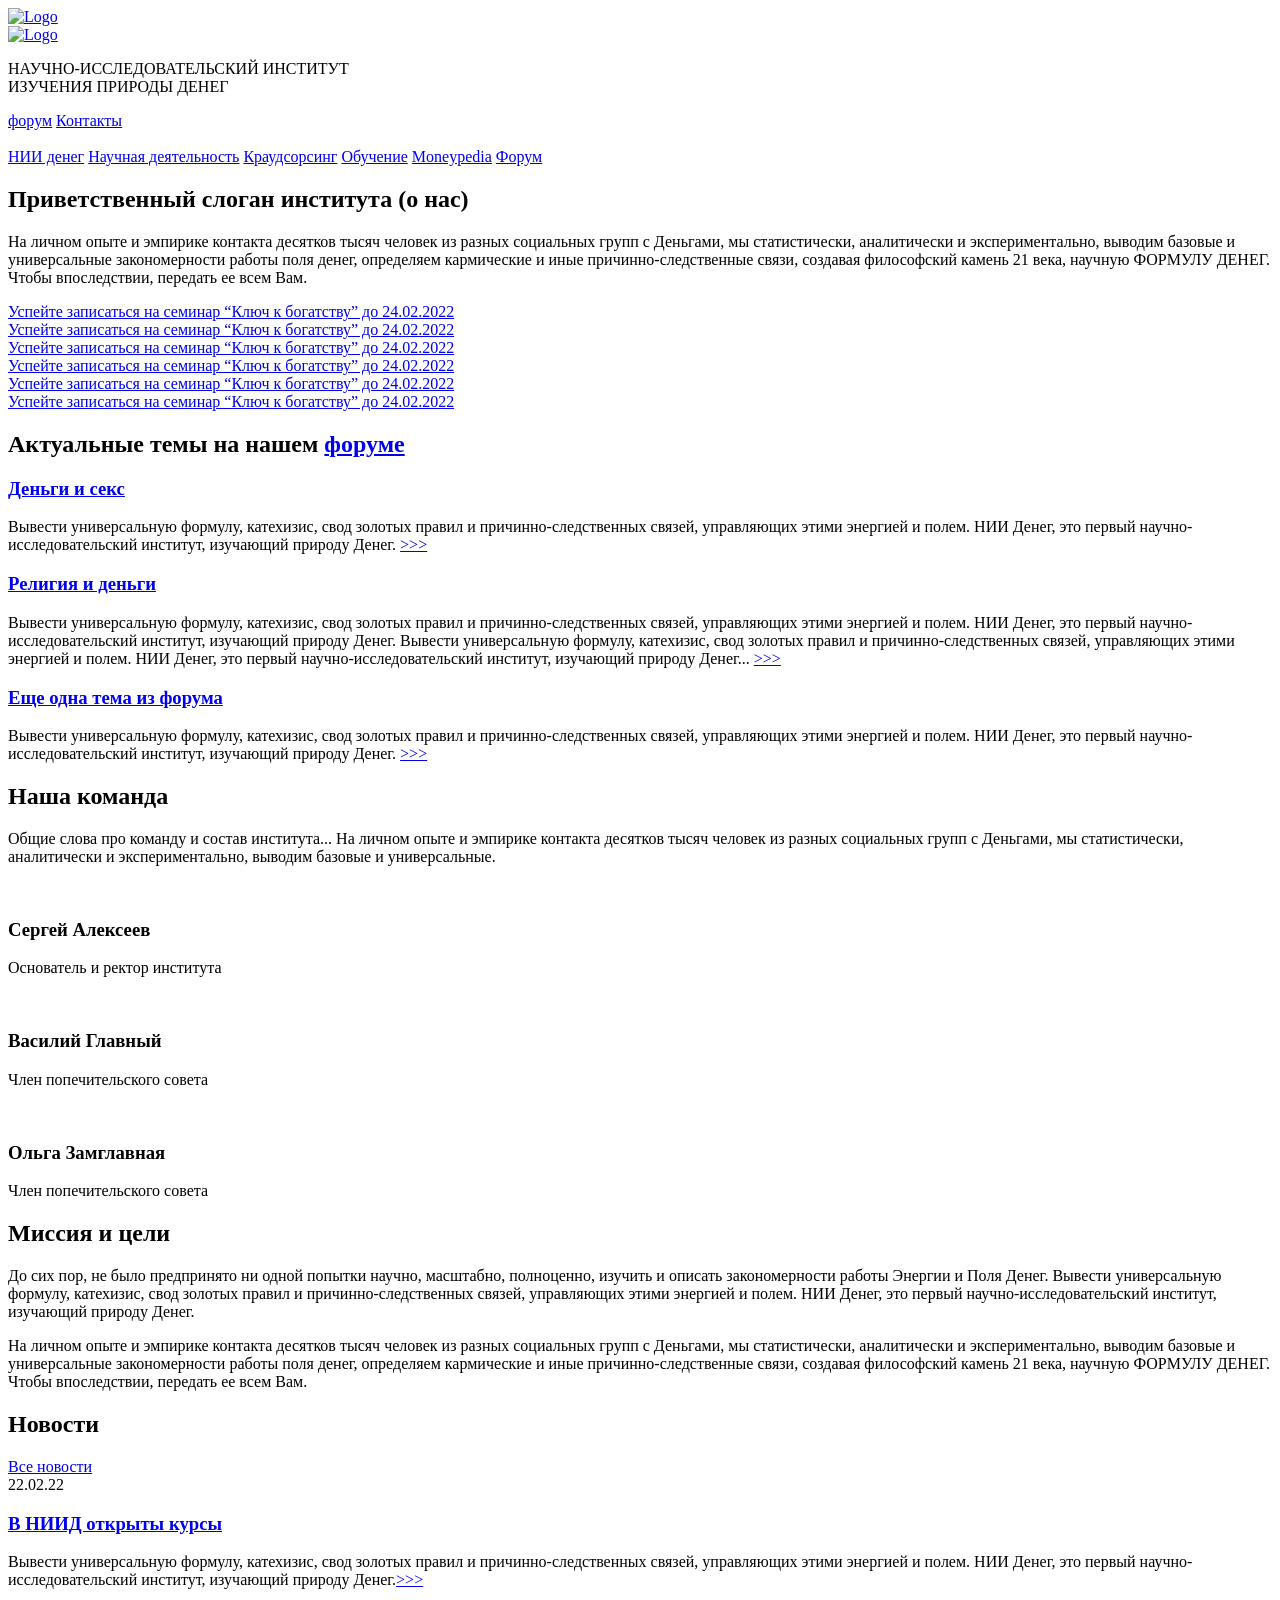
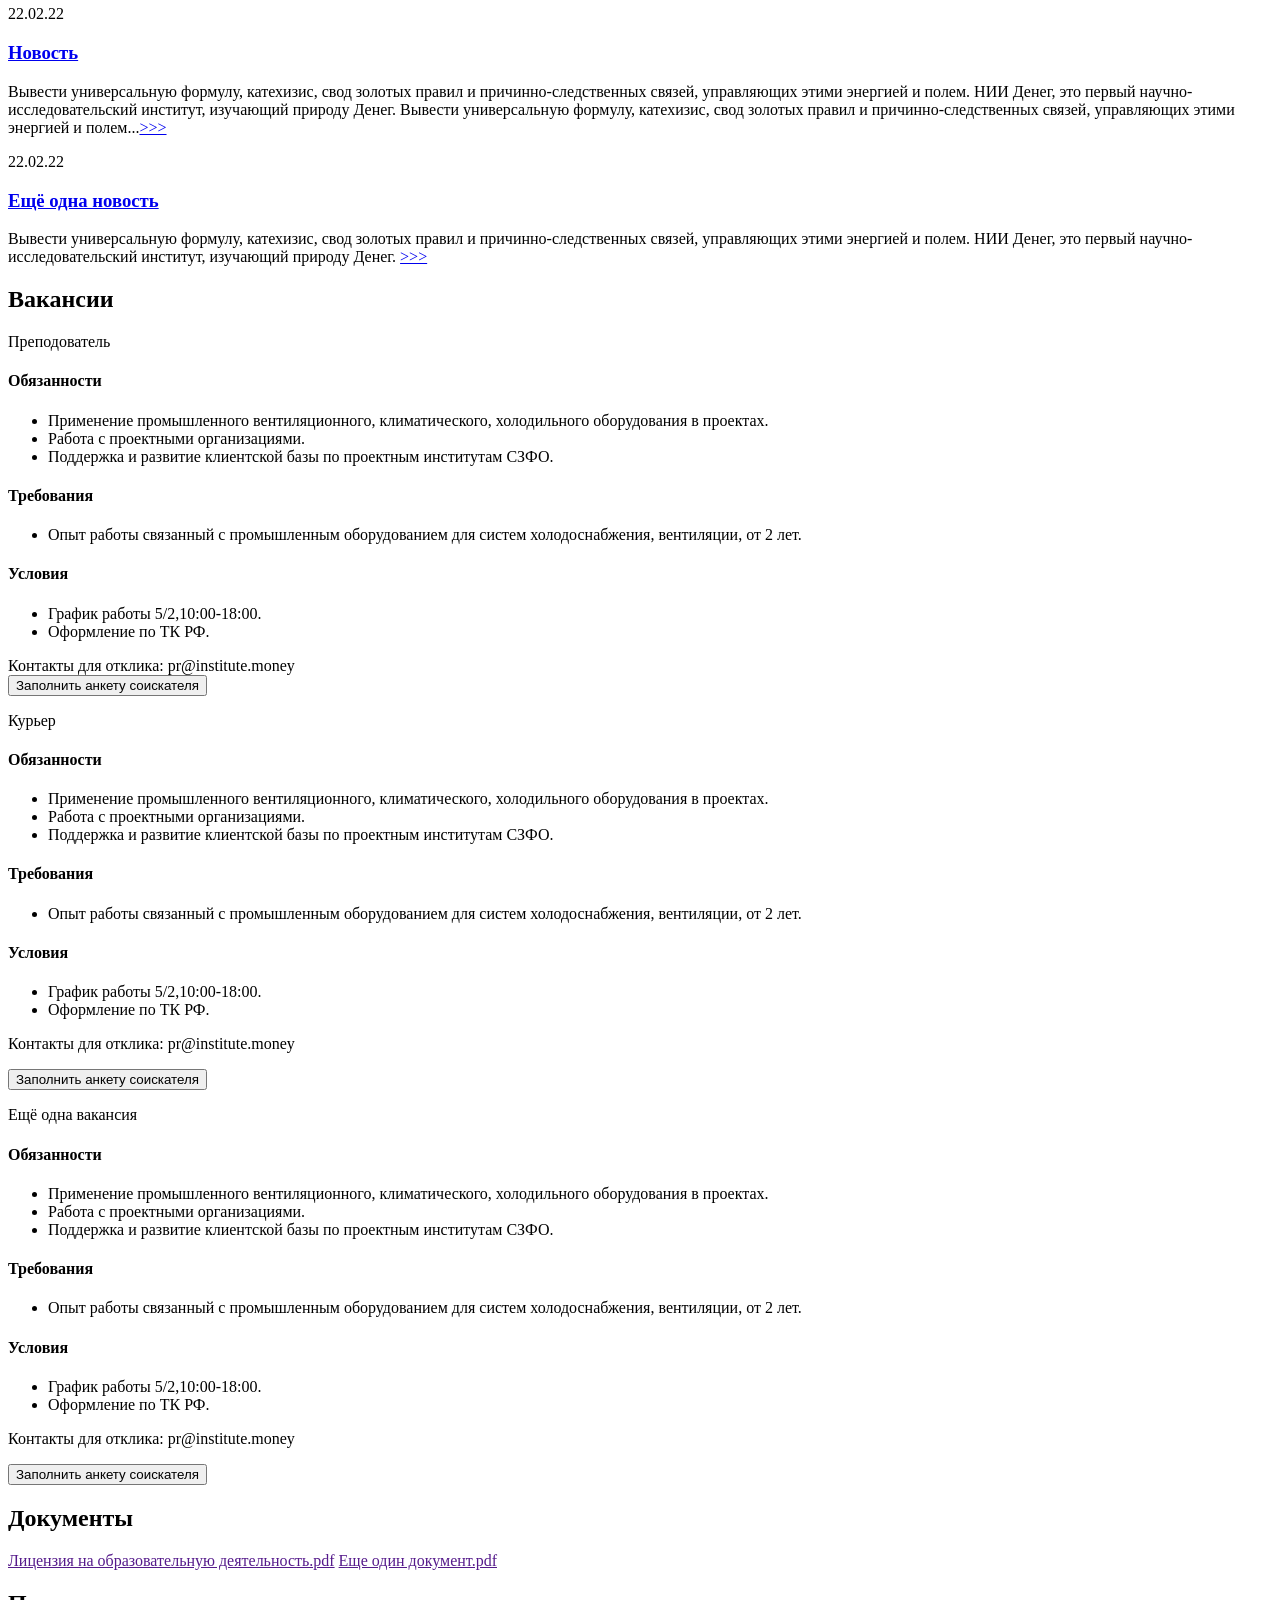
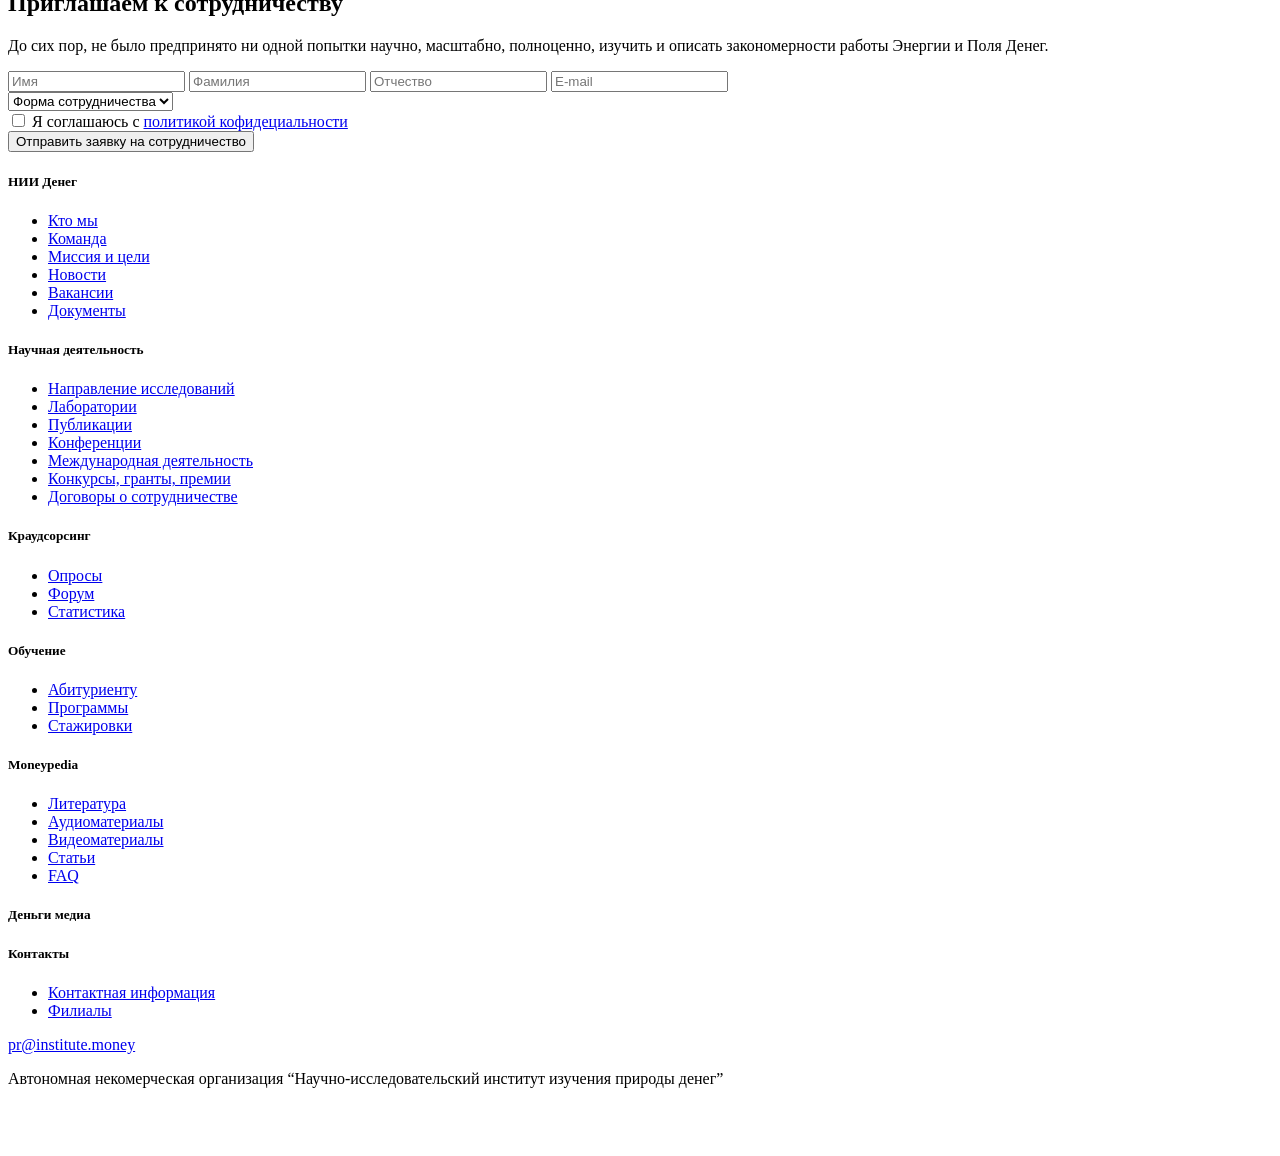
==== index.html @ 2fa55a51 "Create index.html" ====
<!DOCTYPE html>
<html lang="en">
	<head>
	<meta charset="UTF-8">
	<meta http-equiv="X-UA-Compatible" content="IE=edge">
	<meta name="viewport" content="width=device-width, initial-scale=1.0">
	<link rel="stylesheet" href="css/style.min.css?_v=20220218003212">
	<link rel="preconnect" href="https://fonts.googleapis.com">
	<link rel="preconnect" href="https://fonts.gstatic.com" crossorigin>
	<link href="https://fonts.googleapis.com/css2?family=Inter:wght@400;500;700;800&display=swap&_v=20220218003212" rel="stylesheet">	 
	<title>Научно иследовательский институт изучения природы денег</title>
</head>
	<body>
		<span class="background"></span>
		<header>
    <div class="wrapper">
        <div class="header_nav">
            <div class="cabinet">
                <a href="#"></a>
            </div>
            <div class="main-menu">
                <div class="logowrap">
                    <div class="logo"> 
                        <a href="#" class="logo-img"> <picture><source srcset="../img/Logo.webp" type="image/webp"><img src="../img/Logo.png" alt="Logo"></picture> </a>
                    </div>
                    <div class="logo-min"> 
                        <a href="#" class="logo-min-img"> <picture><source srcset="../img/logo-min.webp" type="image/webp"><img src="../img/logo-min.png" alt="Logo"></picture> </a>
                    </div>
                    <div class="slogan">
                        <p>НАУЧНО-ИССЛЕДОВАТЕЛЬСКИЙ ИНСТИТУТ<br>
                            ИЗУЧЕНИЯ ПРИРОДЫ ДЕНЕГ</p>
                    </div>
                </div>
                <nav class="header_menu">
                    <a href="#">форум</a>
                    <a href="#">Контакты</a>
                    
                </nav>
                <span class="burger-span"></span>

                <nav class="burger burger-active">
                    <div class="logo-burger">

                        <picture><source srcset="../img/Logo.webp" type="image/webp"><img src="../img/Logo.png" alt=""></picture>

                    </div>
                    <a href="#">НИИ денег</a>
                    <a href="#">Научная деятельность</a>
                    <a href="#">Краудсорсинг</a>
                    <a href="#">Обучение</a>
                    <a href="#">Moneypedia</a>
                    <a href="#">Форум</a>
                </nav>
            </div>
            
        </div>
    </div>
    
</header>
		<main>
			
			<div class="wraper">
				<!-- Block title -->

				<section class="title wrap">
					<article>
						<h2 class="dots">Приветственный слоган
							института <span class="h1_min">(о  нас)</span>
						</h1>
						<p>На личном опыте и эмпирике контакта десятков тысяч человек из разных социальных групп с Деньгами, мы статистически, аналитически и экспериментально, выводим базовые и универсальные закономерности работы поля денег, определяем кармические и иные причинно-следственные связи, создавая философский камень 21 века, научную <span class="orange">ФОРМУЛУ ДЕНЕГ</span>. Чтобы впоследствии, передать ее всем Вам.
						</p>	
					</article>
				</section>
				<!-- Block slider -->
				<section class="slider">
					
					<div class="swiper">
						<div class="swiper-wrapper">
							<div class="swiper-slide">
								<div class="slide1 slide-link">
									<a href="#">Успейте записаться на семинар “Ключ к богатству”  до 24.02.2022</a>
								</div>
							</div>
							<div class="swiper-slide">
								<div class="slide2 slide-link">
									<a href="#">Успейте записаться на семинар “Ключ к богатству”  до 24.02.2022</a>
								</div>
							</div>
							<div class="swiper-slide">
								<div class="slide3 slide-link">
									<a href="#">Успейте записаться на семинар “Ключ к богатству”  до 24.02.2022</a>
								</div>
							</div>
							<div class="swiper-slide">
								<div class="slide4 slide-link">
									<a href="#">Успейте записаться на семинар “Ключ к богатству”  до 24.02.2022</a>
								</div>
							</div>
							<div class="swiper-slide">
								<div class="slide5 slide-link">
									<a href="#">Успейте записаться на семинар “Ключ к богатству”  до 24.02.2022</a>
								</div>
							</div>
							<div class="swiper-slide">
								<div class="slide5 slide-link">
									<a href="#">Успейте записаться на семинар “Ключ к богатству”  до 24.02.2022</a>
								</div>
							</div>
						</div>
						<div class="swiper-scrollbar"></div>
						</div>
					</div>

				</section>

				<!-- Block actual news -->

				<section class="actual wrap">
					<h2>Актуальные темы на нашем <a href="#" class="orange">форуме</a></h2>
					<div class="actual_article">
						<a href="#"><h3>Деньги и секс</h3></a>
						<p>Вывести универсальную формулу, катехизис, свод золотых правил и причинно-следственных связей, управляющих этими энергией и полем. НИИ Денег, это первый научно-исследовательский институт, изучающий природу Денег. <a href="#"	class="orange pointer">>>></a></p>
					</div>
					<div class="actual_article">
						<a href="#"><h3>Религия и деньги</h3></a>
						<p>Вывести универсальную формулу, катехизис, свод золотых правил и причинно-следственных связей, управляющих этими энергией и полем. НИИ Денег, это первый научно-исследовательский институт, изучающий природу Денег. Вывести универсальную формулу, катехизис, свод золотых правил и причинно-следственных связей, управляющих этими энергией и полем. НИИ Денег, это первый научно-исследовательский институт, изучающий природу Денег... <a href="#" class="orange pointer">>>></a></p>
					</div>
					<div class="actual_article">
						<a href="#"><h3>Еще одна тема из форума</h3></a>
						<p>Вывести универсальную формулу, катехизис, свод золотых правил и причинно-следственных связей, управляющих этими энергией и полем. НИИ Денег, это первый научно-исследовательский институт, изучающий природу Денег. <a href="#" class="orange pointer">>>></a></p>
					</div>


				</section>

				<!-- Block actual news -->
				<section class="our-comand wrap">
					<h2 class="dots">Наша команда</h2>
					<p>Общие слова про команду и состав института... На личном опыте и эмпирике контакта десятков тысяч человек из разных социальных групп с Деньгами, мы статистически, аналитически и экспериментально, выводим базовые и универсальные.
					</p>

					<div class="gallery">
						<div class="gallery-item_1 gallery-item">
							<picture><source srcset="./img/photo_1.webp" type="image/webp"><img src="./img/photo_1.jpg" alt=""></picture>
							<h3>Сергей Алексеев</h3>
							<p>Основатель и ректор института</p>
						</div>
						<div class="gallery-item_2 gallery-item">
							<picture><source srcset="./img/photo_2.webp" type="image/webp"><img src="./img/photo_2.jpg" alt=""></picture>
							<h3>Василий Главный</h3>
							<p>Член попечительского совета</p>
						</div>
						<div class="gallery-item_3 gallery-item">
							<picture><source srcset="./img/photo_3.webp" type="image/webp"><img src="./img/photo_3.jpg" alt=""></picture>
							<h3>Ольга Замглавная</h3>
							<p>Член попечительского совета</p>
						</div>

					</div>

				</section>

				<!-- Block our mission -->

				<section class="our-mission wrap">
					<h2 class="dots">Миссия и цели</h2>
					<article>
						<p>До сих пор, не было предпринято ни одной попытки научно, масштабно, полноценно, изучить и описать закономерности работы Энергии и Поля Денег. Вывести универсальную формулу, катехизис, свод золотых правил и причинно-следственных связей, управляющих этими энергией и полем. НИИ Денег, это первый научно-исследовательский институт, изучающий природу Денег.</p>

							<p>На личном опыте и эмпирике контакта десятков тысяч человек из разных социальных групп с Деньгами, мы статистически, аналитически и экспериментально, выводим базовые и универсальные закономерности работы поля денег, определяем кармические и иные причинно-следственные связи, создавая философский камень 21 века, научную ФОРМУЛУ ДЕНЕГ. Чтобы впоследствии, передать ее всем Вам.</p>
					</article>

				</section>

				<!-- Block news -->

				<section class="news wrap">
					<h2 class="dots">Новости</h2>
					<a href="#" target="blank">Все новости</a>
					<div class="news-items">
						<div class="new_item">
							<div class="news_date">
								<span>22.02.22</span>
							</div>
							<div class="news_post">
								<h3><a href="#">В НИИД открыты курсы</a></h3>
								<p>Вывести универсальную формулу, катехизис, свод золотых правил и причинно-следственных связей, управляющих этими энергией и полем. НИИ Денег, это первый научно-исследовательский институт, изучающий природу Денег.<a href="#" class="orange pointer">>>></a></p>

							</div>
						</div>
						<div class="new_item">
							<div class="news_date">
								<span>22.02.22</span>
							</div>
							<div class="news_post">
								<h3><a href="#">Новость</a></h3>
								<p>Вывести универсальную формулу, катехизис, свод золотых правил и причинно-следственных связей, управляющих этими энергией и полем. НИИ Денег, это первый научно-исследовательский институт, изучающий природу Денег. Вывести универсальную формулу, катехизис, свод золотых правил и причинно-следственных связей, управляющих этими энергией и полем...<a href="#" class="orange pointer">>>></a></p>

							</div>
						</div>
						<div class="new_item">
							<div class="news_date">
								<span>22.02.22</span>
							</div>
							<div class="news_post">
								<h3><a href="#">Ещё одна новость</a></h3>
								<p>Вывести универсальную формулу, катехизис, свод золотых правил и причинно-следственных связей, управляющих этими энергией и полем. НИИ Денег, это первый научно-исследовательский институт, изучающий природу Денег. <a href="#" class="orange pointer">>>></a></p>

							</div>
						</div>
					</div>

				</section>

				<!-- Block vacation -->
				<section class="vacation  wrap">
					<h2 class="dots">
						Вакансии
					</h2>
					<div class="tabs">
						<div class="tab-title" id="tab1">
							<div class="tab-title_flex">
								<p>Преподователь</p>
							</div>
							<div class="tab-text">
								<h4>Обязанности</h4>
								<ul>
									<li>Применение промышленного вентиляционного, климатического, холодильного оборудования в проектах.
									<li>Работа с проектными организациями.</li>
									<li>Поддержка и развитие клиентской базы по проектным институтам СЗФО.</li>
								</ul>
								<h4>Требования</h4>
								<ul>
									<li>Опыт работы связанный с промышленным оборудованием для систем холодоснабжения, вентиляции, от 2 лет.</li>
								</ul>
								<h4>Условия</h4>

								<ul>
									<li>График работы 5/2,10:00-18:00.</li>
									<li>Оформление по ТК РФ.</li>
								</ul>

								<div class="tabs-phone"><span>Контакты для отклика:</span>
									<span class="orange">pr@institute.money</span>
								</div>

								<button class="ancet-btn">Заполнить анкету соискателя</button>

							</div>
						</div>
						<div class="tab-title" id="tab2">
							<div class="tab-title_flex">
								<p>Курьер</p>
							</div>
							<div class="tab-text">
								<h4>Обязанности</h4>
								<ul>
									<li>Применение промышленного вентиляционного, климатического, холодильного оборудования в проектах.
									<li>Работа с проектными организациями.</li>
									<li>Поддержка и развитие клиентской базы по проектным институтам СЗФО.</li>
								</ul>
								<h4>Требования</h4>
								<ul>
									<li>Опыт работы связанный с промышленным оборудованием для систем холодоснабжения, вентиляции, от 2 лет.</li>
								</ul>
								<h4>Условия</h4>

								<ul>
									<li>График работы 5/2,10:00-18:00.</li>
									<li>Оформление по ТК РФ.</li>
								</ul>

								<p class="tabs-phone"><span>Контакты для отклика:</span> <span class="orange">pr@institute.money</span> </p>

								<button class="ancet-btn">Заполнить анкету соискателя</button>

							</div>
						</div>
						<div class="tab-title" id="tab3">
							<div class="tab-title_flex">
								<p>Ещё одна вакансия</p>
							</div>
							<div class="tab-text">
								<h4>Обязанности</h4>
								<ul>
									<li>Применение промышленного вентиляционного, климатического, холодильного оборудования в проектах.
									<li>Работа с проектными организациями.</li>
									<li>Поддержка и развитие клиентской базы по проектным институтам СЗФО.</li>
								</ul>
								<h4>Требования</h4>
								<ul>
									<li>Опыт работы связанный с промышленным оборудованием для систем холодоснабжения, вентиляции, от 2 лет.</li>
								</ul>
								<h4>Условия</h4>

								<ul>
									<li>График работы 5/2,10:00-18:00.</li>
									<li>Оформление по ТК РФ.</li>
								</ul>

								<p class="tabs-phone"><span>Контакты для отклика:</span> <span class="orange">pr@institute.money</span> </p>

								<button class="ancet-btn ">Заполнить анкету соискателя</button>

							</div>
						</div>
					</div>

				</section>

				<!-- Block Docs -->
				<section class="docs wrap">
					<h2 class="dots">Документы</h2>
					<a href="" target="blank">Лицензия на образовательную деятельность.pdf</a>
					<a href="" target="blank">Еще один документ.pdf</a>
				</section>

				<!-- Block coop -->
				<section class="cooperation wrap">
					<h2 class="dots">Приглашаем к сотрудничеству</h2>
					<p>До сих пор, не было предпринято ни одной попытки научно, масштабно, полноценно, изучить и описать закономерности работы Энергии и Поля Денег.</p>
					<form action="submit">
						<input name="name"  type="text" placeholder="Имя" required>
						<input name="secondName"  type="text" placeholder="Фамилия" required>
						<input name="thirdName"  type="text" placeholder="Отчество" required>
						<input name="mail"  type="email" placeholder="E-mail" required>
						<div class="select">
							<select name="formCoop"  type="Имя" value="Форма сотрудничества">
								<option value="Форма сотрудничества">Форма сотрудничества</option>
								<option value="Форма сотрудничества">Франшиза</option>
								<option value="Форма сотрудничества">Кооперация</option>
							</select>
						</div>
						<div class="politic">
							<input type="checkbox" class="check-box" id="check_box">
							<label for="check_box"></label>
							<span>Я соглашаюсь с <a href="#" target="blank" class="orange">политикой кофидециальности</a></span>
						</div>
						<button class="coop-btn" type="submit">
							Отправить заявку на сотрудничество
						</button>

					</form>
				</section>






			</div>




		</main>
		<footer>

    <div class="footer-container">
        <!-- Links -->
        <div class="footer-links wrap">
            <div class="nii-deneg link-margin">
                <h5>НИИ Денег</h5>
                <ul>
                    <li><a href="#">Кто мы</a></li>
                    <li><a href="#">Команда</a></li>
                    <li><a href="#">Миссия и цели</a></li>
                    <li><a href="#">Новости</a></li>
                    <li><a href="#">Вакансии</a></li>
                    <li><a href="#">Документы</a></li>
                </ul>
            </div>
            <div class="since-work link-margin">
                <h5>Научная деятельность</h5>
                <ul>
                    <li><a href="#">Направление исследований</a></li>
                    <li><a href="#">Лаборатории</a></li>
                    <li><a href="#">Публикации</a></li>
                    <li><a href="#">Конференции</a></li>
                    <li><a href="#">Международная деятельность</a></li>
                    <li><a href="#">Конкурсы, гранты, премии</a></li>
                    <li><a href="#">Договоры о сотрудничестве</a></li>
                </ul>
            </div>
            <div class="kraudsors link-margin">
                <h5>Краудсорсинг</h5>
                <ul>
                    <li><a href="#">Опросы</a></li>
                    <li><a href="#">Форум</a></li>
                    <li><a href="#">Статистика</a></li>
                </ul>
            </div>
            <div class="learning link-margin">
                <h5>Обучение</h5>
                <ul>
                    <li><a href="#">Абитуриенту</a></li>
                    <li><a href="#">Программы</a></li>
                    <li><a href="#">Стажировки</a></li>
                </ul>
            </div>
            <div class="moneypedia link-margin">
                <h5>Moneypedia</h5>
                <ul>
                    <li><a href="#">Литература</a></li>
                    <li><a href="#">Аудиоматериалы</a></li>
                    <li><a href="#">Видеоматериалы</a></li>
                    <li><a href="#">Статьи</a></li>
                    <li><a href="#">FAQ</a></li>
                </ul>
            </div>
            <div class="money-media link-margin">
                <h5>Деньги медиа</h5>
            </div>
            <div class="footer-contacts link-margin">
                <h5>Контакты</h5>
                <ul>
                    <li><a href="#">Контактная информация</a></li>
                    <li><a href="#">Филиалы</a></li>
                </ul>
            </div>

        </div>

        <!-- Block news -->

        <div class="socials wrap">
            <div class="social_links social_links__margin">
                <a href="https://t.me/Money_Research_Institute" target="blank"><span style="clip-path: url(#tg);"></span></a>
                <a href="https://wa.me/74951815550" target="blank"><span style="clip-path: url(#wa);"></span></a>
                <a href="https://instagram.com/institute_money/" target="blank"><span style="clip-path: url(#in);"></span></a>
                <a href="https://twitter.com/institute_money" target="blank"><span style="clip-path: url(#tw);"></span></a>
                <a href="https://facebook.com/insitute.money/" target="blank"><span style="clip-path: url(#fb);"></span></a>
                <a href="https://join.skype.com/invite/Dv17wz30mRoO" target="blank"><span style="clip-path: url(#sk);"></span></a>
                <a href="https://clubhouse.com/@money.institute" target="blank"><span style="clip-path: url(#ch);"></span></a>
                <div class="niidmail">
                    <a href="#">pr@institute.money</a>
                </div>
            </div>
            
        </div>

        <!--copyright-->
        <div class="copyright wrap">
            <p>Автономная некомерческая организация “Научно-исследовательский институт изучения природы денег”</p>
        </div>

        
        <svg width="40" height="40" viewBpx="0 0 40 40" fill="none" xmlns="http://www.w3.org/2000/svg">
            <clipPath id="tg">
                <path d="M20 0C8.9543 0 0 8.9543 0 20C0 31.0457 8.9543 40 20 40C31.0457 40 40 31.0457 40 20C40 8.9543 31.0457 0 20 0ZM20 38.1818C9.95844 38.1818 1.8182 30.0416 1.8182 20C1.8182 9.95844 9.95844 1.8182 20 1.8182C30.0416 1.8182 38.1818 9.95844 38.1818 20C38.1818 30.0416 30.0416 38.1818 20 38.1818Z" fill="url(#paint0_linear_641_350)"></path>
                <path d="M20 0C8.9543 0 0 8.9543 0 20C0 31.0457 8.9543 40 20 40C31.0457 40 40 31.0457 40 20C40 8.9543 31.0457 0 20 0ZM20 38.1818C9.95844 38.1818 1.8182 30.0416 1.8182 20C1.8182 9.95844 9.95844 1.8182 20 1.8182C30.0416 1.8182 38.1818 9.95844 38.1818 20C38.1818 30.0416 30.0416 38.1818 20 38.1818Z" fill="url(#paint1_radial_641_350)" fill-opacity="0.8"></path>
                <path d="M20 0C8.9543 0 0 8.9543 0 20C0 31.0457 8.9543 40 20 40C31.0457 40 40 31.0457 40 20C40 8.9543 31.0457 0 20 0ZM20 38.1818C9.95844 38.1818 1.8182 30.0416 1.8182 20C1.8182 9.95844 9.95844 1.8182 20 1.8182C30.0416 1.8182 38.1818 9.95844 38.1818 20C38.1818 30.0416 30.0416 38.1818 20 38.1818Z" fill="#FFAD00" fill-opacity="0.45"></path>
                <path d="M20 0C8.9543 0 0 8.9543 0 20C0 31.0457 8.9543 40 20 40C31.0457 40 40 31.0457 40 20C40 8.9543 31.0457 0 20 0ZM20 38.1818C9.95844 38.1818 1.8182 30.0416 1.8182 20C1.8182 9.95844 9.95844 1.8182 20 1.8182C30.0416 1.8182 38.1818 9.95844 38.1818 20C38.1818 30.0416 30.0416 38.1818 20 38.1818Z" fill="url(#paint2_radial_641_350)" fill-opacity="0.8"></path>
                <path d="M24.688 30.6939C26.5913 31.5004 27.3009 29.7802 27.3028 29.7756L30.9091 12.1719C30.9091 10.2496 28.6826 11.072 28.4908 11.1511L8.49572 18.7715C6.77936 19.403 6.95483 21.0617 8.48997 21.5405C10.2111 22.1077 11.9352 22.6674 13.6582 23.2309L24.1884 16.7356C21.3849 19.1877 18.5794 21.6371 15.7739 24.0864L15.7735 24.0868C17.2137 25.1579 23.6534 30.2543 24.688 30.6939Z" fill="url(#paint3_linear_641_350)"></path>
                <path d="M24.688 30.6939C26.5913 31.5004 27.3009 29.7802 27.3028 29.7756L30.9091 12.1719C30.9091 10.2496 28.6826 11.072 28.4908 11.1511L8.49572 18.7715C6.77936 19.403 6.95483 21.0617 8.48997 21.5405C10.2111 22.1077 11.9352 22.6674 13.6582 23.2309L24.1884 16.7356C21.3849 19.1877 18.5794 21.6371 15.7739 24.0864L15.7735 24.0868C17.2137 25.1579 23.6534 30.2543 24.688 30.6939Z" fill="url(#paint4_radial_641_350)" fill-opacity="0.8"></path>
                <path d="M24.688 30.6939C26.5913 31.5004 27.3009 29.7802 27.3028 29.7756L30.9091 12.1719C30.9091 10.2496 28.6826 11.072 28.4908 11.1511L8.49572 18.7715C6.77936 19.403 6.95483 21.0617 8.48997 21.5405C10.2111 22.1077 11.9352 22.6674 13.6582 23.2309L24.1884 16.7356C21.3849 19.1877 18.5794 21.6371 15.7739 24.0864L15.7735 24.0868C17.2137 25.1579 23.6534 30.2543 24.688 30.6939Z" fill="#FFAD00" fill-opacity="0.45"></path>
                <path d="M24.688 30.6939C26.5913 31.5004 27.3009 29.7802 27.3028 29.7756L30.9091 12.1719C30.9091 10.2496 28.6826 11.072 28.4908 11.1511L8.49572 18.7715C6.77936 19.403 6.95483 21.0617 8.48997 21.5405C10.2111 22.1077 11.9352 22.6674 13.6582 23.2309L24.1884 16.7356C21.3849 19.1877 18.5794 21.6371 15.7739 24.0864L15.7735 24.0868C17.2137 25.1579 23.6534 30.2543 24.688 30.6939Z" fill="url(#paint5_radial_641_350)" fill-opacity="0.8"></path>
            </clipPath>
        </svg>

        <svg width="40" height="40" viewBpx="0 0 40 40" fill="none" xmlns="http://www.w3.org/2000/svg">
            <clipPath id="in">
                <path d="M20.0003 10.042C14.5093 10.042 10.042 14.5092 10.042 20.0001C10.042 25.4911 14.5093 29.9583 20.0003 29.9583C25.4914 29.9583 29.9587 25.4911 29.9587 20.0001C29.9587 14.5092 25.4914 10.042 20.0003 10.042ZM20.0003 27.6145C15.8017 27.6145 12.3857 24.1987 12.3857 20.0001C12.3857 15.8015 15.8017 12.3857 20.0003 12.3857C24.1991 12.3857 27.615 15.8015 27.615 20.0001C27.615 24.1987 24.1991 27.6145 20.0003 27.6145Z" fill="url(#paint0_linear_641_360)"></path>
                <path d="M20.0003 10.042C14.5093 10.042 10.042 14.5092 10.042 20.0001C10.042 25.4911 14.5093 29.9583 20.0003 29.9583C25.4914 29.9583 29.9587 25.4911 29.9587 20.0001C29.9587 14.5092 25.4914 10.042 20.0003 10.042ZM20.0003 27.6145C15.8017 27.6145 12.3857 24.1987 12.3857 20.0001C12.3857 15.8015 15.8017 12.3857 20.0003 12.3857C24.1991 12.3857 27.615 15.8015 27.615 20.0001C27.615 24.1987 24.1991 27.6145 20.0003 27.6145Z" fill="url(#paint1_radial_641_360)" fill-opacity="0.8"></path>
                <path d="M20.0003 10.042C14.5093 10.042 10.042 14.5092 10.042 20.0001C10.042 25.4911 14.5093 29.9583 20.0003 29.9583C25.4914 29.9583 29.9587 25.4911 29.9587 20.0001C29.9587 14.5092 25.4914 10.042 20.0003 10.042ZM20.0003 27.6145C15.8017 27.6145 12.3857 24.1987 12.3857 20.0001C12.3857 15.8015 15.8017 12.3857 20.0003 12.3857C24.1991 12.3857 27.615 15.8015 27.615 20.0001C27.615 24.1987 24.1991 27.6145 20.0003 27.6145Z" fill="#FFAD00" fill-opacity="0.45"></path>
                <path d="M20.0003 10.042C14.5093 10.042 10.042 14.5092 10.042 20.0001C10.042 25.4911 14.5093 29.9583 20.0003 29.9583C25.4914 29.9583 29.9587 25.4911 29.9587 20.0001C29.9587 14.5092 25.4914 10.042 20.0003 10.042ZM20.0003 27.6145C15.8017 27.6145 12.3857 24.1987 12.3857 20.0001C12.3857 15.8015 15.8017 12.3857 20.0003 12.3857C24.1991 12.3857 27.615 15.8015 27.615 20.0001C27.615 24.1987 24.1991 27.6145 20.0003 27.6145Z" fill="url(#paint2_radial_641_360)" fill-opacity="0.8"></path>
                <path d="M29.4141 0H10.5859C4.74883 0 0 4.74883 0 10.5859V29.4141C0 35.2512 4.74883 40 10.5859 40H29.4141C35.2512 40 40 35.2512 40 29.4141V10.5859C40 4.74883 35.2512 0 29.4141 0ZM37.8667 29.4141C37.8667 33.9588 33.9588 37.8667 29.4141 37.8667H10.5859C6.04117 37.8667 2.13333 33.9588 2.13333 29.4141V10.5859C2.13333 6.04117 6.04117 2.13333 10.5859 2.13333H29.4141C33.9588 2.13333 37.8667 6.04117 37.8667 10.5859V29.4141Z" fill="url(#paint3_linear_641_360)"></path>
                <path d="M29.4141 0H10.5859C4.74883 0 0 4.74883 0 10.5859V29.4141C0 35.2512 4.74883 40 10.5859 40H29.4141C35.2512 40 40 35.2512 40 29.4141V10.5859C40 4.74883 35.2512 0 29.4141 0ZM37.8667 29.4141C37.8667 33.9588 33.9588 37.8667 29.4141 37.8667H10.5859C6.04117 37.8667 2.13333 33.9588 2.13333 29.4141V10.5859C2.13333 6.04117 6.04117 2.13333 10.5859 2.13333H29.4141C33.9588 2.13333 37.8667 6.04117 37.8667 10.5859V29.4141Z" fill="url(#paint4_radial_641_360)" fill-opacity="0.8"></path>
                <path d="M29.4141 0H10.5859C4.74883 0 0 4.74883 0 10.5859V29.4141C0 35.2512 4.74883 40 10.5859 40H29.4141C35.2512 40 40 35.2512 40 29.4141V10.5859C40 4.74883 35.2512 0 29.4141 0ZM37.8667 29.4141C37.8667 33.9588 33.9588 37.8667 29.4141 37.8667H10.5859C6.04117 37.8667 2.13333 33.9588 2.13333 29.4141V10.5859C2.13333 6.04117 6.04117 2.13333 10.5859 2.13333H29.4141C33.9588 2.13333 37.8667 6.04117 37.8667 10.5859V29.4141Z" fill="#FFAD00" fill-opacity="0.45"></path>
                <path d="M29.4141 0H10.5859C4.74883 0 0 4.74883 0 10.5859V29.4141C0 35.2512 4.74883 40 10.5859 40H29.4141C35.2512 40 40 35.2512 40 29.4141V10.5859C40 4.74883 35.2512 0 29.4141 0ZM37.8667 29.4141C37.8667 33.9588 33.9588 37.8667 29.4141 37.8667H10.5859C6.04117 37.8667 2.13333 33.9588 2.13333 29.4141V10.5859C2.13333 6.04117 6.04117 2.13333 10.5859 2.13333H29.4141C33.9588 2.13333 37.8667 6.04117 37.8667 10.5859V29.4141Z" fill="url(#paint5_radial_641_360)" fill-opacity="0.8"></path>
                <path d="M31.1406 7.6875C30.832 7.6875 30.5305 7.8125 30.3125 8.03125C30.0937 8.24922 29.9688 8.55078 29.9688 8.85937C29.9688 9.16796 30.0938 9.47031 30.3125 9.68828C30.5305 9.90624 30.832 10.0312 31.1406 10.0312C31.4493 10.0312 31.7516 9.90624 31.9695 9.68828C32.1875 9.47031 32.3125 9.16796 32.3125 8.85937C32.3125 8.55156 32.1875 8.24922 31.9695 8.03125C31.7516 7.8125 31.4492 7.6875 31.1406 7.6875Z" fill="url(#paint6_linear_641_360)"></path>
                <path d="M31.1406 7.6875C30.832 7.6875 30.5305 7.8125 30.3125 8.03125C30.0937 8.24922 29.9688 8.55078 29.9688 8.85937C29.9688 9.16796 30.0938 9.47031 30.3125 9.68828C30.5305 9.90624 30.832 10.0312 31.1406 10.0312C31.4493 10.0312 31.7516 9.90624 31.9695 9.68828C32.1875 9.47031 32.3125 9.16796 32.3125 8.85937C32.3125 8.55156 32.1875 8.24922 31.9695 8.03125C31.7516 7.8125 31.4492 7.6875 31.1406 7.6875Z" fill="url(#paint7_radial_641_360)" fill-opacity="0.8"></path>
                <path d="M31.1406 7.6875C30.832 7.6875 30.5305 7.8125 30.3125 8.03125C30.0937 8.24922 29.9688 8.55078 29.9688 8.85937C29.9688 9.16796 30.0938 9.47031 30.3125 9.68828C30.5305 9.90624 30.832 10.0312 31.1406 10.0312C31.4493 10.0312 31.7516 9.90624 31.9695 9.68828C32.1875 9.47031 32.3125 9.16796 32.3125 8.85937C32.3125 8.55156 32.1875 8.24922 31.9695 8.03125C31.7516 7.8125 31.4492 7.6875 31.1406 7.6875Z" fill="#FFAD00" fill-opacity="0.45"></path>
                <path d="M31.1406 7.6875C30.832 7.6875 30.5305 7.8125 30.3125 8.03125C30.0937 8.24922 29.9688 8.55078 29.9688 8.85937C29.9688 9.16796 30.0938 9.47031 30.3125 9.68828C30.5305 9.90624 30.832 10.0312 31.1406 10.0312C31.4493 10.0312 31.7516 9.90624 31.9695 9.68828C32.1875 9.47031 32.3125 9.16796 32.3125 8.85937C32.3125 8.55156 32.1875 8.24922 31.9695 8.03125C31.7516 7.8125 31.4492 7.6875 31.1406 7.6875Z" fill="url(#paint8_radial_641_360)" fill-opacity="0.8"></path>
            </clipPath>
        </svg>

        <svg width="40" height="40" viewBpx="0 0 40 40" fill="none" xmlns="http://www.w3.org/2000/svg">
            <clipPath id="tw">
                <path d="M29.4999 13.0001C28.766 13.4349 27.9638 13.7423 27.1272 13.9091C26.4163 13.1635 25.4302 12.7427 24.3999 12.7455C22.3705 12.7302 20.7075 14.3526 20.6727 16.3818C20.6735 16.6635 20.7071 16.9442 20.7727 17.2182C17.7838 17.0771 14.9923 15.6847 13.0818 13.3819C12.755 13.9326 12.5793 14.5598 12.5727 15.2001C12.5728 16.4347 13.1993 17.5848 14.2364 18.2546C13.6441 18.2353 13.0647 18.0765 12.5454 17.7909C12.5454 17.7909 12.5454 17.7909 12.5454 17.8364C12.5395 19.6096 13.7953 21.1365 15.5364 21.4727C14.9875 21.6191 14.4128 21.6408 13.8546 21.5364C14.3565 23.0384 15.7528 24.0592 17.3364 24.0819C16.0181 25.107 14.3972 25.6665 12.7273 25.6728C12.4235 25.6725 12.1199 25.6543 11.8182 25.6183C13.529 26.7005 15.5121 27.2743 17.5364 27.2728C23.3093 27.3783 28.0747 22.7838 28.1802 17.0109C28.1813 16.9498 28.1819 16.8886 28.1819 16.8273C28.1819 16.6698 28.1819 16.5122 28.1819 16.3546C28.8944 15.8324 29.5098 15.1894 30.0001 14.4546C29.3176 14.7534 28.5946 14.9495 27.8546 15.0364C28.6328 14.5809 29.218 13.8567 29.4999 13.0001Z" fill="url(#paint0_linear_641_367)"></path>
                <path d="M29.4999 13.0001C28.766 13.4349 27.9638 13.7423 27.1272 13.9091C26.4163 13.1635 25.4302 12.7427 24.3999 12.7455C22.3705 12.7302 20.7075 14.3526 20.6727 16.3818C20.6735 16.6635 20.7071 16.9442 20.7727 17.2182C17.7838 17.0771 14.9923 15.6847 13.0818 13.3819C12.755 13.9326 12.5793 14.5598 12.5727 15.2001C12.5728 16.4347 13.1993 17.5848 14.2364 18.2546C13.6441 18.2353 13.0647 18.0765 12.5454 17.7909C12.5454 17.7909 12.5454 17.7909 12.5454 17.8364C12.5395 19.6096 13.7953 21.1365 15.5364 21.4727C14.9875 21.6191 14.4128 21.6408 13.8546 21.5364C14.3565 23.0384 15.7528 24.0592 17.3364 24.0819C16.0181 25.107 14.3972 25.6665 12.7273 25.6728C12.4235 25.6725 12.1199 25.6543 11.8182 25.6183C13.529 26.7005 15.5121 27.2743 17.5364 27.2728C23.3093 27.3783 28.0747 22.7838 28.1802 17.0109C28.1813 16.9498 28.1819 16.8886 28.1819 16.8273C28.1819 16.6698 28.1819 16.5122 28.1819 16.3546C28.8944 15.8324 29.5098 15.1894 30.0001 14.4546C29.3176 14.7534 28.5946 14.9495 27.8546 15.0364C28.6328 14.5809 29.218 13.8567 29.4999 13.0001Z" fill="url(#paint1_radial_641_367)" fill-opacity="0.8"></path>
                <path d="M29.4999 13.0001C28.766 13.4349 27.9638 13.7423 27.1272 13.9091C26.4163 13.1635 25.4302 12.7427 24.3999 12.7455C22.3705 12.7302 20.7075 14.3526 20.6727 16.3818C20.6735 16.6635 20.7071 16.9442 20.7727 17.2182C17.7838 17.0771 14.9923 15.6847 13.0818 13.3819C12.755 13.9326 12.5793 14.5598 12.5727 15.2001C12.5728 16.4347 13.1993 17.5848 14.2364 18.2546C13.6441 18.2353 13.0647 18.0765 12.5454 17.7909C12.5454 17.7909 12.5454 17.7909 12.5454 17.8364C12.5395 19.6096 13.7953 21.1365 15.5364 21.4727C14.9875 21.6191 14.4128 21.6408 13.8546 21.5364C14.3565 23.0384 15.7528 24.0592 17.3364 24.0819C16.0181 25.107 14.3972 25.6665 12.7273 25.6728C12.4235 25.6725 12.1199 25.6543 11.8182 25.6183C13.529 26.7005 15.5121 27.2743 17.5364 27.2728C23.3093 27.3783 28.0747 22.7838 28.1802 17.0109C28.1813 16.9498 28.1819 16.8886 28.1819 16.8273C28.1819 16.6698 28.1819 16.5122 28.1819 16.3546C28.8944 15.8324 29.5098 15.1894 30.0001 14.4546C29.3176 14.7534 28.5946 14.9495 27.8546 15.0364C28.6328 14.5809 29.218 13.8567 29.4999 13.0001Z" fill="#FFAD00" fill-opacity="0.45"></path>
                <path d="M29.4999 13.0001C28.766 13.4349 27.9638 13.7423 27.1272 13.9091C26.4163 13.1635 25.4302 12.7427 24.3999 12.7455C22.3705 12.7302 20.7075 14.3526 20.6727 16.3818C20.6735 16.6635 20.7071 16.9442 20.7727 17.2182C17.7838 17.0771 14.9923 15.6847 13.0818 13.3819C12.755 13.9326 12.5793 14.5598 12.5727 15.2001C12.5728 16.4347 13.1993 17.5848 14.2364 18.2546C13.6441 18.2353 13.0647 18.0765 12.5454 17.7909C12.5454 17.7909 12.5454 17.7909 12.5454 17.8364C12.5395 19.6096 13.7953 21.1365 15.5364 21.4727C14.9875 21.6191 14.4128 21.6408 13.8546 21.5364C14.3565 23.0384 15.7528 24.0592 17.3364 24.0819C16.0181 25.107 14.3972 25.6665 12.7273 25.6728C12.4235 25.6725 12.1199 25.6543 11.8182 25.6183C13.529 26.7005 15.5121 27.2743 17.5364 27.2728C23.3093 27.3783 28.0747 22.7838 28.1802 17.0109C28.1813 16.9498 28.1819 16.8886 28.1819 16.8273C28.1819 16.6698 28.1819 16.5122 28.1819 16.3546C28.8944 15.8324 29.5098 15.1894 30.0001 14.4546C29.3176 14.7534 28.5946 14.9495 27.8546 15.0364C28.6328 14.5809 29.218 13.8567 29.4999 13.0001Z" fill="url(#paint2_radial_641_367)" fill-opacity="0.8"></path>
                <path d="M20 0C8.9543 0 0 8.9543 0 20C0 31.0457 8.9543 40 20 40C31.0457 40 40 31.0457 40 20C40 8.9543 31.0457 0 20 0ZM20 38.1818C9.95844 38.1818 1.8182 30.0416 1.8182 20C1.8182 9.95844 9.95844 1.8182 20 1.8182C30.0416 1.8182 38.1818 9.95844 38.1818 20C38.1818 30.0416 30.0416 38.1818 20 38.1818Z" fill="url(#paint3_linear_641_367)"></path>
                <path d="M20 0C8.9543 0 0 8.9543 0 20C0 31.0457 8.9543 40 20 40C31.0457 40 40 31.0457 40 20C40 8.9543 31.0457 0 20 0ZM20 38.1818C9.95844 38.1818 1.8182 30.0416 1.8182 20C1.8182 9.95844 9.95844 1.8182 20 1.8182C30.0416 1.8182 38.1818 9.95844 38.1818 20C38.1818 30.0416 30.0416 38.1818 20 38.1818Z" fill="url(#paint4_radial_641_367)" fill-opacity="0.8"></path>
                <path d="M20 0C8.9543 0 0 8.9543 0 20C0 31.0457 8.9543 40 20 40C31.0457 40 40 31.0457 40 20C40 8.9543 31.0457 0 20 0ZM20 38.1818C9.95844 38.1818 1.8182 30.0416 1.8182 20C1.8182 9.95844 9.95844 1.8182 20 1.8182C30.0416 1.8182 38.1818 9.95844 38.1818 20C38.1818 30.0416 30.0416 38.1818 20 38.1818Z" fill="#FFAD00" fill-opacity="0.45"></path>
                <path d="M20 0C8.9543 0 0 8.9543 0 20C0 31.0457 8.9543 40 20 40C31.0457 40 40 31.0457 40 20C40 8.9543 31.0457 0 20 0ZM20 38.1818C9.95844 38.1818 1.8182 30.0416 1.8182 20C1.8182 9.95844 9.95844 1.8182 20 1.8182C30.0416 1.8182 38.1818 9.95844 38.1818 20C38.1818 30.0416 30.0416 38.1818 20 38.1818Z" fill="url(#paint5_radial_641_367)" fill-opacity="0.8"></path>
            </clipPath>
        </svg>

        <svg width="40" height="40" viewBpx="0 0 40 40" fill="none" xmlns="http://www.w3.org/2000/svg">
            <clipPath id="fb">
                <path d="M18.1818 15.4545V17.2727H16.3636V20H18.1818V28.1818H21.8182V20H24.2364L24.5454 17.2727H21.8182V15.6818C21.8182 14.9455 21.8909 14.5545 23.0272 14.5545H24.5454V11.8181H22.1091C19.2001 11.8182 18.1818 13.1818 18.1818 15.4545Z" fill="url(#paint0_linear_641_353)"></path>
                <path d="M18.1818 15.4545V17.2727H16.3636V20H18.1818V28.1818H21.8182V20H24.2364L24.5454 17.2727H21.8182V15.6818C21.8182 14.9455 21.8909 14.5545 23.0272 14.5545H24.5454V11.8181H22.1091C19.2001 11.8182 18.1818 13.1818 18.1818 15.4545Z" fill="url(#paint1_radial_641_353)" fill-opacity="0.8"></path>
                <path d="M18.1818 15.4545V17.2727H16.3636V20H18.1818V28.1818H21.8182V20H24.2364L24.5454 17.2727H21.8182V15.6818C21.8182 14.9455 21.8909 14.5545 23.0272 14.5545H24.5454V11.8181H22.1091C19.2001 11.8182 18.1818 13.1818 18.1818 15.4545Z" fill="#FFAD00" fill-opacity="0.45"></path>
                <path d="M18.1818 15.4545V17.2727H16.3636V20H18.1818V28.1818H21.8182V20H24.2364L24.5454 17.2727H21.8182V15.6818C21.8182 14.9455 21.8909 14.5545 23.0272 14.5545H24.5454V11.8181H22.1091C19.2001 11.8182 18.1818 13.1818 18.1818 15.4545Z" fill="url(#paint2_radial_641_353)" fill-opacity="0.8"></path>
                <path d="M20 0C8.9543 0 0 8.9543 0 20C0 31.0457 8.9543 40 20 40C31.0457 40 40 31.0457 40 20C40 8.9543 31.0457 0 20 0ZM20 38.1818C9.95844 38.1818 1.8182 30.0416 1.8182 20C1.8182 9.95844 9.95844 1.8182 20 1.8182C30.0416 1.8182 38.1818 9.95844 38.1818 20C38.1818 30.0416 30.0416 38.1818 20 38.1818Z" fill="url(#paint3_linear_641_353)"></path>
                <path d="M20 0C8.9543 0 0 8.9543 0 20C0 31.0457 8.9543 40 20 40C31.0457 40 40 31.0457 40 20C40 8.9543 31.0457 0 20 0ZM20 38.1818C9.95844 38.1818 1.8182 30.0416 1.8182 20C1.8182 9.95844 9.95844 1.8182 20 1.8182C30.0416 1.8182 38.1818 9.95844 38.1818 20C38.1818 30.0416 30.0416 38.1818 20 38.1818Z" fill="url(#paint4_radial_641_353)" fill-opacity="0.8"></path>
                <path d="M20 0C8.9543 0 0 8.9543 0 20C0 31.0457 8.9543 40 20 40C31.0457 40 40 31.0457 40 20C40 8.9543 31.0457 0 20 0ZM20 38.1818C9.95844 38.1818 1.8182 30.0416 1.8182 20C1.8182 9.95844 9.95844 1.8182 20 1.8182C30.0416 1.8182 38.1818 9.95844 38.1818 20C38.1818 30.0416 30.0416 38.1818 20 38.1818Z" fill="#FFAD00" fill-opacity="0.45"></path>
                <path d="M20 0C8.9543 0 0 8.9543 0 20C0 31.0457 8.9543 40 20 40C31.0457 40 40 31.0457 40 20C40 8.9543 31.0457 0 20 0ZM20 38.1818C9.95844 38.1818 1.8182 30.0416 1.8182 20C1.8182 9.95844 9.95844 1.8182 20 1.8182C30.0416 1.8182 38.1818 9.95844 38.1818 20C38.1818 30.0416 30.0416 38.1818 20 38.1818Z" fill="url(#paint5_radial_641_353)" fill-opacity="0.8"></path>
            </clipPath>
        </svg>

        <svg width="40" height="40" viewBpx="0 0 40 40" fill="none" xmlns="http://www.w3.org/2000/svg">
            <clipPath id="wa">
                <path d="M20 0C8.95434 0 3.99622e-05 8.9543 3.99622e-05 20C3.99622e-05 23.2735 0.786507 26.3634 2.1808 29.0909C0 40 2.1808 29.0909 0 40C10.9091 37.8192 0 40 10.9091 37.8192C13.6367 39.2135 16.7265 40 20 40C31.0457 40 40 31.0457 40 20C40 8.9543 31.0457 0 20 0ZM20 38.1818C9.95848 38.1818 1.81824 30.0416 1.81824 20C1.81824 9.95844 9.95848 1.8182 20 1.8182C30.0416 1.8182 38.1818 9.95844 38.1818 20C38.1818 30.0416 30.0416 38.1818 20 38.1818Z" fill="url(#paint0_linear_641_364)"></path>
                <path d="M20 0C8.95434 0 3.99622e-05 8.9543 3.99622e-05 20C3.99622e-05 23.2735 0.786507 26.3634 2.1808 29.0909C0 40 2.1808 29.0909 0 40C10.9091 37.8192 0 40 10.9091 37.8192C13.6367 39.2135 16.7265 40 20 40C31.0457 40 40 31.0457 40 20C40 8.9543 31.0457 0 20 0ZM20 38.1818C9.95848 38.1818 1.81824 30.0416 1.81824 20C1.81824 9.95844 9.95848 1.8182 20 1.8182C30.0416 1.8182 38.1818 9.95844 38.1818 20C38.1818 30.0416 30.0416 38.1818 20 38.1818Z" fill="url(#paint1_radial_641_364)" fill-opacity="0.8"></path>
                <path d="M20 0C8.95434 0 3.99622e-05 8.9543 3.99622e-05 20C3.99622e-05 23.2735 0.786507 26.3634 2.1808 29.0909C0 40 2.1808 29.0909 0 40C10.9091 37.8192 0 40 10.9091 37.8192C13.6367 39.2135 16.7265 40 20 40C31.0457 40 40 31.0457 40 20C40 8.9543 31.0457 0 20 0ZM20 38.1818C9.95848 38.1818 1.81824 30.0416 1.81824 20C1.81824 9.95844 9.95848 1.8182 20 1.8182C30.0416 1.8182 38.1818 9.95844 38.1818 20C38.1818 30.0416 30.0416 38.1818 20 38.1818Z" fill="#FFAD00" fill-opacity="0.45"></path>
                <path d="M20 0C8.95434 0 3.99622e-05 8.9543 3.99622e-05 20C3.99622e-05 23.2735 0.786507 26.3634 2.1808 29.0909C0 40 2.1808 29.0909 0 40C10.9091 37.8192 0 40 10.9091 37.8192C13.6367 39.2135 16.7265 40 20 40C31.0457 40 40 31.0457 40 20C40 8.9543 31.0457 0 20 0ZM20 38.1818C9.95848 38.1818 1.81824 30.0416 1.81824 20C1.81824 9.95844 9.95848 1.8182 20 1.8182C30.0416 1.8182 38.1818 9.95844 38.1818 20C38.1818 30.0416 30.0416 38.1818 20 38.1818Z" fill="url(#paint2_radial_641_364)" fill-opacity="0.8"></path>
                <path d="M30.3843 24.5203L26.3368 21.8205C25.8231 21.4806 25.1346 21.5924 24.7549 22.0774L23.7133 23.5108C23.5618 23.7106 23.2863 23.7685 23.0671 23.6468L22.8429 23.5231C22.0994 23.1178 21.1744 22.6132 19.3105 20.7483C17.4467 18.8835 16.9412 17.9575 16.536 17.2153L16.413 16.9909C16.2896 16.7717 16.3464 16.4951 16.5463 16.3423L17.9238 15.2463C18.4085 14.8665 18.5204 14.178 18.181 13.6641L15.4818 9.61575C15.134 9.09243 14.4361 8.93533 13.8976 9.2591L12.2051 10.276C11.6733 10.5887 11.3284 11.0952 11.1617 11.6892C10.5522 13.9104 10.6299 18.0821 16.2756 23.7297C20.7667 28.2213 24.4457 29.0909 26.7437 29.0909C27.2726 29.0932 27.7994 29.0243 28.3099 28.8863C28.904 28.7197 29.4104 28.3294 29.7229 27.7974L30.7406 26.1055C31.0648 25.5668 30.9078 24.8684 30.3843 24.5203Z" fill="url(#paint3_linear_641_364)"></path>
                <path d="M30.3843 24.5203L26.3368 21.8205C25.8231 21.4806 25.1346 21.5924 24.7549 22.0774L23.7133 23.5108C23.5618 23.7106 23.2863 23.7685 23.0671 23.6468L22.8429 23.5231C22.0994 23.1178 21.1744 22.6132 19.3105 20.7483C17.4467 18.8835 16.9412 17.9575 16.536 17.2153L16.413 16.9909C16.2896 16.7717 16.3464 16.4951 16.5463 16.3423L17.9238 15.2463C18.4085 14.8665 18.5204 14.178 18.181 13.6641L15.4818 9.61575C15.134 9.09243 14.4361 8.93533 13.8976 9.2591L12.2051 10.276C11.6733 10.5887 11.3284 11.0952 11.1617 11.6892C10.5522 13.9104 10.6299 18.0821 16.2756 23.7297C20.7667 28.2213 24.4457 29.0909 26.7437 29.0909C27.2726 29.0932 27.7994 29.0243 28.3099 28.8863C28.904 28.7197 29.4104 28.3294 29.7229 27.7974L30.7406 26.1055C31.0648 25.5668 30.9078 24.8684 30.3843 24.5203Z" fill="url(#paint4_radial_641_364)" fill-opacity="0.8"></path>
                <path d="M30.3843 24.5203L26.3368 21.8205C25.8231 21.4806 25.1346 21.5924 24.7549 22.0774L23.7133 23.5108C23.5618 23.7106 23.2863 23.7685 23.0671 23.6468L22.8429 23.5231C22.0994 23.1178 21.1744 22.6132 19.3105 20.7483C17.4467 18.8835 16.9412 17.9575 16.536 17.2153L16.413 16.9909C16.2896 16.7717 16.3464 16.4951 16.5463 16.3423L17.9238 15.2463C18.4085 14.8665 18.5204 14.178 18.181 13.6641L15.4818 9.61575C15.134 9.09243 14.4361 8.93533 13.8976 9.2591L12.2051 10.276C11.6733 10.5887 11.3284 11.0952 11.1617 11.6892C10.5522 13.9104 10.6299 18.0821 16.2756 23.7297C20.7667 28.2213 24.4457 29.0909 26.7437 29.0909C27.2726 29.0932 27.7994 29.0243 28.3099 28.8863C28.904 28.7197 29.4104 28.3294 29.7229 27.7974L30.7406 26.1055C31.0648 25.5668 30.9078 24.8684 30.3843 24.5203Z" fill="#FFAD00" fill-opacity="0.45"></path>
                <path d="M30.3843 24.5203L26.3368 21.8205C25.8231 21.4806 25.1346 21.5924 24.7549 22.0774L23.7133 23.5108C23.5618 23.7106 23.2863 23.7685 23.0671 23.6468L22.8429 23.5231C22.0994 23.1178 21.1744 22.6132 19.3105 20.7483C17.4467 18.8835 16.9412 17.9575 16.536 17.2153L16.413 16.9909C16.2896 16.7717 16.3464 16.4951 16.5463 16.3423L17.9238 15.2463C18.4085 14.8665 18.5204 14.178 18.181 13.6641L15.4818 9.61575C15.134 9.09243 14.4361 8.93533 13.8976 9.2591L12.2051 10.276C11.6733 10.5887 11.3284 11.0952 11.1617 11.6892C10.5522 13.9104 10.6299 18.0821 16.2756 23.7297C20.7667 28.2213 24.4457 29.0909 26.7437 29.0909C27.2726 29.0932 27.7994 29.0243 28.3099 28.8863C28.904 28.7197 29.4104 28.3294 29.7229 27.7974L30.7406 26.1055C31.0648 25.5668 30.9078 24.8684 30.3843 24.5203Z" fill="url(#paint5_radial_641_364)" fill-opacity="0.8"></path>
            </clipPath>
        </svg>

        <svg width="40" height="40" viewBpx="0 0 40 40" fill="none" xmlns="http://www.w3.org/2000/svg">
            <clipPath id="sk">
                <path d="M38.4008 23.9004C39.016 20.9833 38.9312 17.939 38.1508 15.0607C37.2969 11.9114 35.6193 9.02052 33.2993 6.70052C30.9793 4.3806 28.0884 2.70287 24.9391 1.84904C22.0607 1.06857 19.0164 0.983961 16.0992 1.59904C14.1894 0.404118 11.9243 -0.149242 9.6602 0.0352895C7.17965 0.237555 4.84317 1.31943 3.08098 3.08162C1.31879 4.8438 0.236996 7.18021 0.0347309 9.66076C-0.149957 11.925 0.403403 14.1898 1.59848 16.0997C0.983325 19.0169 1.06809 22.0614 1.84848 24.9397C2.70231 28.089 4.37996 30.9799 6.69997 33.2998C9.01997 35.6197 11.9108 37.2974 15.06 38.1513C17.9384 38.9319 20.9828 39.0165 23.8999 38.4014C25.5691 39.4459 27.5093 40.0005 29.4834 40.0004C29.768 40.0004 30.0537 39.9889 30.3391 39.9657C32.8198 39.7634 35.1565 38.6815 36.9187 36.9193C38.6809 35.157 39.7628 32.8203 39.965 30.3397C40.1497 28.0754 39.596 25.8103 38.4008 23.9004ZM35.5 35.5C32.7216 38.2783 27.8152 38.9807 24.6074 36.7239C24.3982 36.5769 24.1509 36.5 23.8999 36.5C23.8036 36.5 23.7067 36.5113 23.6115 36.5344C18.0207 37.8839 12.061 36.0609 8 32C3.93898 27.939 2.15039 21.5909 3.5 16C3.58297 15.6562 3.51383 15.2934 3.31047 15.0041C1.05414 11.7963 1.7218 7.27812 4.5 4.5C7.27812 1.72187 12.2963 1.05398 15.5041 3.31047C15.7934 3.51383 16.1562 3.58305 16.5 3.5C22.0909 2.15047 27.9389 3.93891 32 8C36.061 12.0609 37.8496 18.3097 36.5 23.9004C36.417 24.2442 36.4862 24.6072 36.6896 24.8965C38.9464 28.1043 38.2784 32.7216 35.5 35.5Z" fill="url(#paint0_linear_865_437)"></path>
                <path d="M38.4008 23.9004C39.016 20.9833 38.9312 17.939 38.1508 15.0607C37.2969 11.9114 35.6193 9.02052 33.2993 6.70052C30.9793 4.3806 28.0884 2.70287 24.9391 1.84904C22.0607 1.06857 19.0164 0.983961 16.0992 1.59904C14.1894 0.404118 11.9243 -0.149242 9.6602 0.0352895C7.17965 0.237555 4.84317 1.31943 3.08098 3.08162C1.31879 4.8438 0.236996 7.18021 0.0347309 9.66076C-0.149957 11.925 0.403403 14.1898 1.59848 16.0997C0.983325 19.0169 1.06809 22.0614 1.84848 24.9397C2.70231 28.089 4.37996 30.9799 6.69997 33.2998C9.01997 35.6197 11.9108 37.2974 15.06 38.1513C17.9384 38.9319 20.9828 39.0165 23.8999 38.4014C25.5691 39.4459 27.5093 40.0005 29.4834 40.0004C29.768 40.0004 30.0537 39.9889 30.3391 39.9657C32.8198 39.7634 35.1565 38.6815 36.9187 36.9193C38.6809 35.157 39.7628 32.8203 39.965 30.3397C40.1497 28.0754 39.596 25.8103 38.4008 23.9004ZM35.5 35.5C32.7216 38.2783 27.8152 38.9807 24.6074 36.7239C24.3982 36.5769 24.1509 36.5 23.8999 36.5C23.8036 36.5 23.7067 36.5113 23.6115 36.5344C18.0207 37.8839 12.061 36.0609 8 32C3.93898 27.939 2.15039 21.5909 3.5 16C3.58297 15.6562 3.51383 15.2934 3.31047 15.0041C1.05414 11.7963 1.7218 7.27812 4.5 4.5C7.27812 1.72187 12.2963 1.05398 15.5041 3.31047C15.7934 3.51383 16.1562 3.58305 16.5 3.5C22.0909 2.15047 27.9389 3.93891 32 8C36.061 12.0609 37.8496 18.3097 36.5 23.9004C36.417 24.2442 36.4862 24.6072 36.6896 24.8965C38.9464 28.1043 38.2784 32.7216 35.5 35.5Z" fill="url(#paint1_radial_865_437)" fill-opacity="0.8"></path>
                <path d="M38.4008 23.9004C39.016 20.9833 38.9312 17.939 38.1508 15.0607C37.2969 11.9114 35.6193 9.02052 33.2993 6.70052C30.9793 4.3806 28.0884 2.70287 24.9391 1.84904C22.0607 1.06857 19.0164 0.983961 16.0992 1.59904C14.1894 0.404118 11.9243 -0.149242 9.6602 0.0352895C7.17965 0.237555 4.84317 1.31943 3.08098 3.08162C1.31879 4.8438 0.236996 7.18021 0.0347309 9.66076C-0.149957 11.925 0.403403 14.1898 1.59848 16.0997C0.983325 19.0169 1.06809 22.0614 1.84848 24.9397C2.70231 28.089 4.37996 30.9799 6.69997 33.2998C9.01997 35.6197 11.9108 37.2974 15.06 38.1513C17.9384 38.9319 20.9828 39.0165 23.8999 38.4014C25.5691 39.4459 27.5093 40.0005 29.4834 40.0004C29.768 40.0004 30.0537 39.9889 30.3391 39.9657C32.8198 39.7634 35.1565 38.6815 36.9187 36.9193C38.6809 35.157 39.7628 32.8203 39.965 30.3397C40.1497 28.0754 39.596 25.8103 38.4008 23.9004ZM35.5 35.5C32.7216 38.2783 27.8152 38.9807 24.6074 36.7239C24.3982 36.5769 24.1509 36.5 23.8999 36.5C23.8036 36.5 23.7067 36.5113 23.6115 36.5344C18.0207 37.8839 12.061 36.0609 8 32C3.93898 27.939 2.15039 21.5909 3.5 16C3.58297 15.6562 3.51383 15.2934 3.31047 15.0041C1.05414 11.7963 1.7218 7.27812 4.5 4.5C7.27812 1.72187 12.2963 1.05398 15.5041 3.31047C15.7934 3.51383 16.1562 3.58305 16.5 3.5C22.0909 2.15047 27.9389 3.93891 32 8C36.061 12.0609 37.8496 18.3097 36.5 23.9004C36.417 24.2442 36.4862 24.6072 36.6896 24.8965C38.9464 28.1043 38.2784 32.7216 35.5 35.5Z" fill="#FFAD00" fill-opacity="0.45"></path>
                <path d="M38.4008 23.9004C39.016 20.9833 38.9312 17.939 38.1508 15.0607C37.2969 11.9114 35.6193 9.02052 33.2993 6.70052C30.9793 4.3806 28.0884 2.70287 24.9391 1.84904C22.0607 1.06857 19.0164 0.983961 16.0992 1.59904C14.1894 0.404118 11.9243 -0.149242 9.6602 0.0352895C7.17965 0.237555 4.84317 1.31943 3.08098 3.08162C1.31879 4.8438 0.236996 7.18021 0.0347309 9.66076C-0.149957 11.925 0.403403 14.1898 1.59848 16.0997C0.983325 19.0169 1.06809 22.0614 1.84848 24.9397C2.70231 28.089 4.37996 30.9799 6.69997 33.2998C9.01997 35.6197 11.9108 37.2974 15.06 38.1513C17.9384 38.9319 20.9828 39.0165 23.8999 38.4014C25.5691 39.4459 27.5093 40.0005 29.4834 40.0004C29.768 40.0004 30.0537 39.9889 30.3391 39.9657C32.8198 39.7634 35.1565 38.6815 36.9187 36.9193C38.6809 35.157 39.7628 32.8203 39.965 30.3397C40.1497 28.0754 39.596 25.8103 38.4008 23.9004ZM35.5 35.5C32.7216 38.2783 27.8152 38.9807 24.6074 36.7239C24.3982 36.5769 24.1509 36.5 23.8999 36.5C23.8036 36.5 23.7067 36.5113 23.6115 36.5344C18.0207 37.8839 12.061 36.0609 8 32C3.93898 27.939 2.15039 21.5909 3.5 16C3.58297 15.6562 3.51383 15.2934 3.31047 15.0041C1.05414 11.7963 1.7218 7.27812 4.5 4.5C7.27812 1.72187 12.2963 1.05398 15.5041 3.31047C15.7934 3.51383 16.1562 3.58305 16.5 3.5C22.0909 2.15047 27.9389 3.93891 32 8C36.061 12.0609 37.8496 18.3097 36.5 23.9004C36.417 24.2442 36.4862 24.6072 36.6896 24.8965C38.9464 28.1043 38.2784 32.7216 35.5 35.5Z" fill="url(#paint2_radial_865_437)" fill-opacity="0.8"></path>
                <path d="M20.2302 18.6548C17.6909 17.7959 14.8129 16.8222 14.8129 15.3826C14.8129 13.5462 17.1883 11.9948 20.0002 11.9948C22.8119 11.9948 25.1874 13.5463 25.1874 15.3826C25.1874 15.3826 26.5 15.3826 27.6465 15.3826C27.6465 13.743 26.7974 12.2292 25.2556 11.1197C23.8362 10.0983 21.9698 9.53589 20.0002 9.53589C18.0305 9.53589 16.1641 10.0984 14.7447 11.1197C13.2029 12.2291 12.3538 13.743 12.3538 15.3826C12.3538 16.8777 13.2123 18.1392 14.9054 19.1323C16.1832 19.8817 17.8399 20.4421 19.4421 20.9841C22.2666 21.9396 25.1874 22.9276 25.1874 24.6171C25.1874 26.4535 22.8119 28.005 20.0002 28.005C17.1884 28.005 14.8129 26.4535 14.8129 24.6171C14 24.6171 12.3538 24.6171 12.3538 24.6171C12.3538 26.2567 13.2028 27.7706 14.7447 28.88C16.1641 29.9014 18.0305 30.4639 20.0002 30.4639C21.9698 30.4639 23.8362 29.9014 25.2556 28.88C26.7974 27.7707 27.6465 26.2567 27.6465 24.6171C27.6466 21.1636 23.7064 19.8308 20.2302 18.6548Z" fill="url(#paint3_linear_865_437)"></path>
                <path d="M20.2302 18.6548C17.6909 17.7959 14.8129 16.8222 14.8129 15.3826C14.8129 13.5462 17.1883 11.9948 20.0002 11.9948C22.8119 11.9948 25.1874 13.5463 25.1874 15.3826C25.1874 15.3826 26.5 15.3826 27.6465 15.3826C27.6465 13.743 26.7974 12.2292 25.2556 11.1197C23.8362 10.0983 21.9698 9.53589 20.0002 9.53589C18.0305 9.53589 16.1641 10.0984 14.7447 11.1197C13.2029 12.2291 12.3538 13.743 12.3538 15.3826C12.3538 16.8777 13.2123 18.1392 14.9054 19.1323C16.1832 19.8817 17.8399 20.4421 19.4421 20.9841C22.2666 21.9396 25.1874 22.9276 25.1874 24.6171C25.1874 26.4535 22.8119 28.005 20.0002 28.005C17.1884 28.005 14.8129 26.4535 14.8129 24.6171C14 24.6171 12.3538 24.6171 12.3538 24.6171C12.3538 26.2567 13.2028 27.7706 14.7447 28.88C16.1641 29.9014 18.0305 30.4639 20.0002 30.4639C21.9698 30.4639 23.8362 29.9014 25.2556 28.88C26.7974 27.7707 27.6465 26.2567 27.6465 24.6171C27.6466 21.1636 23.7064 19.8308 20.2302 18.6548Z" fill="url(#paint4_radial_865_437)" fill-opacity="0.8"></path>
                <path d="M20.2302 18.6548C17.6909 17.7959 14.8129 16.8222 14.8129 15.3826C14.8129 13.5462 17.1883 11.9948 20.0002 11.9948C22.8119 11.9948 25.1874 13.5463 25.1874 15.3826C25.1874 15.3826 26.5 15.3826 27.6465 15.3826C27.6465 13.743 26.7974 12.2292 25.2556 11.1197C23.8362 10.0983 21.9698 9.53589 20.0002 9.53589C18.0305 9.53589 16.1641 10.0984 14.7447 11.1197C13.2029 12.2291 12.3538 13.743 12.3538 15.3826C12.3538 16.8777 13.2123 18.1392 14.9054 19.1323C16.1832 19.8817 17.8399 20.4421 19.4421 20.9841C22.2666 21.9396 25.1874 22.9276 25.1874 24.6171C25.1874 26.4535 22.8119 28.005 20.0002 28.005C17.1884 28.005 14.8129 26.4535 14.8129 24.6171C14 24.6171 12.3538 24.6171 12.3538 24.6171C12.3538 26.2567 13.2028 27.7706 14.7447 28.88C16.1641 29.9014 18.0305 30.4639 20.0002 30.4639C21.9698 30.4639 23.8362 29.9014 25.2556 28.88C26.7974 27.7707 27.6465 26.2567 27.6465 24.6171C27.6466 21.1636 23.7064 19.8308 20.2302 18.6548Z" fill="#FFAD00" fill-opacity="0.45"></path>
                <path d="M20.2302 18.6548C17.6909 17.7959 14.8129 16.8222 14.8129 15.3826C14.8129 13.5462 17.1883 11.9948 20.0002 11.9948C22.8119 11.9948 25.1874 13.5463 25.1874 15.3826C25.1874 15.3826 26.5 15.3826 27.6465 15.3826C27.6465 13.743 26.7974 12.2292 25.2556 11.1197C23.8362 10.0983 21.9698 9.53589 20.0002 9.53589C18.0305 9.53589 16.1641 10.0984 14.7447 11.1197C13.2029 12.2291 12.3538 13.743 12.3538 15.3826C12.3538 16.8777 13.2123 18.1392 14.9054 19.1323C16.1832 19.8817 17.8399 20.4421 19.4421 20.9841C22.2666 21.9396 25.1874 22.9276 25.1874 24.6171C25.1874 26.4535 22.8119 28.005 20.0002 28.005C17.1884 28.005 14.8129 26.4535 14.8129 24.6171C14 24.6171 12.3538 24.6171 12.3538 24.6171C12.3538 26.2567 13.2028 27.7706 14.7447 28.88C16.1641 29.9014 18.0305 30.4639 20.0002 30.4639C21.9698 30.4639 23.8362 29.9014 25.2556 28.88C26.7974 27.7707 27.6465 26.2567 27.6465 24.6171C27.6466 21.1636 23.7064 19.8308 20.2302 18.6548Z" fill="url(#paint5_radial_865_437)" fill-opacity="0.8"></path>
            </clipPath>
        </svg>

        <svg width="40" height="40" viewBpx="0 0 40 40" fill="none" xmlns="http://www.w3.org/2000/svg">
            <clipPath id="ch">
                <path fill-rule="evenodd" clip-rule="evenodd" d="M8.15519 16.9661C8.56486 18.3244 9.06075 19.5985 9.59978 20.8275C10.5269 23.0287 11.1522 24.193 12.0166 25.6375L12.1124 25.794C13.144 27.4801 14.2971 29.3648 16.1582 30.5985C17.5597 31.5257 19.265 32 20.9036 32C23.2126 32 25.1962 30.9866 26.4702 29.7988C27.7208 28.6346 29.3398 26.3902 29.3398 22.0114C29.3398 20.5887 29.9337 19.3558 30.4172 18.3522L30.5041 18.1716C30.5041 18.1501 30.5256 18.1069 30.5687 18.0207C30.7628 17.5895 30.9999 17.0289 30.9999 16.4683C30.9999 16.0586 30.8921 15.5843 30.6119 15.1747C30.1807 14.4416 29.4045 14.1829 28.691 14.1829C27.0308 14.1829 25.8861 15.3472 25.3039 16.535L25.1099 16.9231C24.8727 16.5781 24.6355 16.2116 24.4415 15.8882C23.8378 14.8317 23.4928 14.1202 23.1909 13.2126C22.9538 12.5011 22.7597 11.6818 22.6304 11.0115C22.2638 8.89653 21.6601 8.2066 20.6664 7.94789C19.9333 7.75385 19.0709 7.90475 18.4436 8.31442C18.0144 7.34418 17.2813 6.91296 16.3091 6.91296C14.9292 6.91296 13.6767 7.81853 13.6767 9.35131C13.6767 9.51507 13.692 9.67883 13.7098 9.86853L13.7198 9.97656C13.5473 9.93342 13.3533 9.91188 13.1593 9.91188C11.6715 9.91188 10.57 10.9468 10.57 12.3502C10.57 12.6736 10.6131 13.0401 10.7209 13.4714C10.5915 13.4498 10.4621 13.4498 10.3328 13.4498C9.59972 13.493 8.93134 13.7732 8.45502 14.3554C7.98269 14.9158 7.78865 15.7783 8.15519 16.9661ZM9.38416 16.578C9.19012 15.9527 9.21166 15.4784 9.44883 15.1765C9.68601 14.8962 10.0094 14.7669 10.3975 14.7453C11.0659 14.7238 11.3246 15.1981 11.7128 16.4271C11.95 17.2033 12.4243 18.3264 12.7046 18.9517C13.0711 19.7063 13.5886 20.7197 13.8257 21.0667C14.0197 21.3685 14.1922 21.4547 14.3863 21.4547C14.7313 21.4547 14.99 21.2607 14.99 20.9157C14.99 20.741 14.8327 20.4614 14.7226 20.2658L14.6881 20.2042C14.649 20.1303 14.6012 20.0416 14.5474 19.9418C14.3342 19.5466 14.0279 18.9785 13.8041 18.4793C13.5022 17.7894 13.1573 16.9269 12.877 16.1488C12.7045 15.696 12.5105 15.0492 12.3164 14.4024C12.0146 13.4106 11.8637 12.8069 11.8637 12.3521C11.8637 11.6622 12.3812 11.2093 13.1573 11.2093C13.7179 11.2093 14.0844 11.4897 14.3216 12.503C14.5156 13.4301 14.8606 14.9413 15.3565 16.1272C15.6799 16.9034 16.1543 17.9403 16.4346 18.4577C16.4909 18.5563 16.5496 18.6503 16.603 18.7359C16.7131 18.9125 16.8011 19.0535 16.8011 19.1261C16.8011 19.222 16.6879 19.3528 16.5444 19.5184C16.4622 19.6134 16.37 19.7198 16.2836 19.8376C16.1327 20.0317 16.068 20.161 16.068 20.312C16.068 20.4414 16.1542 20.5707 16.2836 20.7432C16.413 20.9157 16.5423 21.0882 16.6933 21.0882C16.8011 21.0882 16.8658 21.0451 16.9305 20.9588C17.5989 20.118 18.3319 19.5358 19.1748 19.0595C20.1666 18.499 21.1819 18.2186 21.9796 18.0461C22.3677 17.9599 22.4755 17.8737 22.4755 17.6581C22.4755 17.3994 22.2815 17.2484 22.0228 17.2269C21.8642 17.2093 21.7201 17.2204 21.508 17.2368C21.4605 17.2405 21.4096 17.2445 21.3544 17.2484C21.1388 17.2699 21.031 17.1622 20.9016 16.8819C20.8413 16.7545 20.7721 16.6134 20.6965 16.4595C20.2862 15.6234 19.6885 14.4057 19.3062 12.9127C19.1121 12.1581 18.9396 11.3603 18.8318 10.3234C18.7671 9.84906 18.8533 9.67656 19.0905 9.46099C19.3924 9.20227 19.9314 9.09445 20.3411 9.20227C20.837 9.33163 21.0957 9.71976 21.3545 11.2309C21.4838 11.9425 21.6995 12.848 21.9582 13.6261C22.2816 14.6179 22.6912 15.4392 23.3165 16.5388C23.6615 17.1425 24.0927 17.7678 24.5454 18.3735C24.4592 18.6322 24.3083 18.8047 23.8124 19.2144C23.3165 19.624 22.8206 20.0552 22.3678 20.853C22.0444 21.4352 21.8934 22.0819 21.8934 22.5132C21.8934 22.9228 21.9796 23.0091 22.2384 23.0091C22.6912 23.0091 23.0578 22.9228 23.0793 22.7287C23.1871 21.9525 23.3165 21.4566 23.7477 20.8726C24.0064 20.5492 24.4592 20.1395 24.8258 19.8161C25.5157 19.2555 25.7529 18.9321 25.99 18.1343C26.0979 17.7678 26.2272 17.4228 26.3997 17.0994C26.8094 16.3448 27.5425 15.4823 28.6872 15.4823C29.0537 15.4823 29.3555 15.5901 29.5496 15.892C29.6574 16.0645 29.7005 16.3017 29.7005 16.4742C29.7005 16.8436 29.4465 17.3498 29.3104 17.6209L29.2908 17.66L29.2165 17.8183C28.7397 18.8316 28.0402 20.3185 28.0402 22.0173C28.0402 25.9218 26.6603 27.8643 25.5804 28.856C24.5239 29.8478 22.8617 30.7122 20.8997 30.7122C19.4982 30.7122 18.0517 30.3025 16.8658 29.5263C15.2393 28.449 14.211 26.7695 13.1764 25.0797L13.1123 24.975C12.2714 23.5736 11.6893 22.472 10.7817 20.3375C10.2701 19.1006 9.79383 17.8932 9.38416 16.578ZM16.3092 8.2085C15.6839 8.2085 14.9293 8.53195 14.9293 9.35124C14.9293 9.89027 15.0802 10.688 15.2312 11.3329C15.4188 11.7876 15.4931 12.1167 15.6429 12.7808C15.6998 13.0328 15.7675 13.333 15.8565 13.7066C16.0505 14.5063 16.2877 15.1962 16.5249 15.7999C16.8051 16.5349 17.1286 17.1602 17.5813 18.0011C17.797 18.4108 17.9047 18.4107 18.4222 18.1304C18.8319 17.9149 19.4356 17.6561 19.8884 17.5052C19.1121 15.8235 18.4653 14.4201 18.1419 13.2342C18.0556 12.8892 17.7538 11.5074 17.6676 10.9037C17.6029 10.2999 17.5381 9.78245 17.3872 9.22188C17.2147 8.53189 16.9776 8.2085 16.3092 8.2085Z" fill="url(#paint0_linear_865_448)"></path>
                <path fill-rule="evenodd" clip-rule="evenodd" d="M8.15519 16.9661C8.56486 18.3244 9.06075 19.5985 9.59978 20.8275C10.5269 23.0287 11.1522 24.193 12.0166 25.6375L12.1124 25.794C13.144 27.4801 14.2971 29.3648 16.1582 30.5985C17.5597 31.5257 19.265 32 20.9036 32C23.2126 32 25.1962 30.9866 26.4702 29.7988C27.7208 28.6346 29.3398 26.3902 29.3398 22.0114C29.3398 20.5887 29.9337 19.3558 30.4172 18.3522L30.5041 18.1716C30.5041 18.1501 30.5256 18.1069 30.5687 18.0207C30.7628 17.5895 30.9999 17.0289 30.9999 16.4683C30.9999 16.0586 30.8921 15.5843 30.6119 15.1747C30.1807 14.4416 29.4045 14.1829 28.691 14.1829C27.0308 14.1829 25.8861 15.3472 25.3039 16.535L25.1099 16.9231C24.8727 16.5781 24.6355 16.2116 24.4415 15.8882C23.8378 14.8317 23.4928 14.1202 23.1909 13.2126C22.9538 12.5011 22.7597 11.6818 22.6304 11.0115C22.2638 8.89653 21.6601 8.2066 20.6664 7.94789C19.9333 7.75385 19.0709 7.90475 18.4436 8.31442C18.0144 7.34418 17.2813 6.91296 16.3091 6.91296C14.9292 6.91296 13.6767 7.81853 13.6767 9.35131C13.6767 9.51507 13.692 9.67883 13.7098 9.86853L13.7198 9.97656C13.5473 9.93342 13.3533 9.91188 13.1593 9.91188C11.6715 9.91188 10.57 10.9468 10.57 12.3502C10.57 12.6736 10.6131 13.0401 10.7209 13.4714C10.5915 13.4498 10.4621 13.4498 10.3328 13.4498C9.59972 13.493 8.93134 13.7732 8.45502 14.3554C7.98269 14.9158 7.78865 15.7783 8.15519 16.9661ZM9.38416 16.578C9.19012 15.9527 9.21166 15.4784 9.44883 15.1765C9.68601 14.8962 10.0094 14.7669 10.3975 14.7453C11.0659 14.7238 11.3246 15.1981 11.7128 16.4271C11.95 17.2033 12.4243 18.3264 12.7046 18.9517C13.0711 19.7063 13.5886 20.7197 13.8257 21.0667C14.0197 21.3685 14.1922 21.4547 14.3863 21.4547C14.7313 21.4547 14.99 21.2607 14.99 20.9157C14.99 20.741 14.8327 20.4614 14.7226 20.2658L14.6881 20.2042C14.649 20.1303 14.6012 20.0416 14.5474 19.9418C14.3342 19.5466 14.0279 18.9785 13.8041 18.4793C13.5022 17.7894 13.1573 16.9269 12.877 16.1488C12.7045 15.696 12.5105 15.0492 12.3164 14.4024C12.0146 13.4106 11.8637 12.8069 11.8637 12.3521C11.8637 11.6622 12.3812 11.2093 13.1573 11.2093C13.7179 11.2093 14.0844 11.4897 14.3216 12.503C14.5156 13.4301 14.8606 14.9413 15.3565 16.1272C15.6799 16.9034 16.1543 17.9403 16.4346 18.4577C16.4909 18.5563 16.5496 18.6503 16.603 18.7359C16.7131 18.9125 16.8011 19.0535 16.8011 19.1261C16.8011 19.222 16.6879 19.3528 16.5444 19.5184C16.4622 19.6134 16.37 19.7198 16.2836 19.8376C16.1327 20.0317 16.068 20.161 16.068 20.312C16.068 20.4414 16.1542 20.5707 16.2836 20.7432C16.413 20.9157 16.5423 21.0882 16.6933 21.0882C16.8011 21.0882 16.8658 21.0451 16.9305 20.9588C17.5989 20.118 18.3319 19.5358 19.1748 19.0595C20.1666 18.499 21.1819 18.2186 21.9796 18.0461C22.3677 17.9599 22.4755 17.8737 22.4755 17.6581C22.4755 17.3994 22.2815 17.2484 22.0228 17.2269C21.8642 17.2093 21.7201 17.2204 21.508 17.2368C21.4605 17.2405 21.4096 17.2445 21.3544 17.2484C21.1388 17.2699 21.031 17.1622 20.9016 16.8819C20.8413 16.7545 20.7721 16.6134 20.6965 16.4595C20.2862 15.6234 19.6885 14.4057 19.3062 12.9127C19.1121 12.1581 18.9396 11.3603 18.8318 10.3234C18.7671 9.84906 18.8533 9.67656 19.0905 9.46099C19.3924 9.20227 19.9314 9.09445 20.3411 9.20227C20.837 9.33163 21.0957 9.71976 21.3545 11.2309C21.4838 11.9425 21.6995 12.848 21.9582 13.6261C22.2816 14.6179 22.6912 15.4392 23.3165 16.5388C23.6615 17.1425 24.0927 17.7678 24.5454 18.3735C24.4592 18.6322 24.3083 18.8047 23.8124 19.2144C23.3165 19.624 22.8206 20.0552 22.3678 20.853C22.0444 21.4352 21.8934 22.0819 21.8934 22.5132C21.8934 22.9228 21.9796 23.0091 22.2384 23.0091C22.6912 23.0091 23.0578 22.9228 23.0793 22.7287C23.1871 21.9525 23.3165 21.4566 23.7477 20.8726C24.0064 20.5492 24.4592 20.1395 24.8258 19.8161C25.5157 19.2555 25.7529 18.9321 25.99 18.1343C26.0979 17.7678 26.2272 17.4228 26.3997 17.0994C26.8094 16.3448 27.5425 15.4823 28.6872 15.4823C29.0537 15.4823 29.3555 15.5901 29.5496 15.892C29.6574 16.0645 29.7005 16.3017 29.7005 16.4742C29.7005 16.8436 29.4465 17.3498 29.3104 17.6209L29.2908 17.66L29.2165 17.8183C28.7397 18.8316 28.0402 20.3185 28.0402 22.0173C28.0402 25.9218 26.6603 27.8643 25.5804 28.856C24.5239 29.8478 22.8617 30.7122 20.8997 30.7122C19.4982 30.7122 18.0517 30.3025 16.8658 29.5263C15.2393 28.449 14.211 26.7695 13.1764 25.0797L13.1123 24.975C12.2714 23.5736 11.6893 22.472 10.7817 20.3375C10.2701 19.1006 9.79383 17.8932 9.38416 16.578ZM16.3092 8.2085C15.6839 8.2085 14.9293 8.53195 14.9293 9.35124C14.9293 9.89027 15.0802 10.688 15.2312 11.3329C15.4188 11.7876 15.4931 12.1167 15.6429 12.7808C15.6998 13.0328 15.7675 13.333 15.8565 13.7066C16.0505 14.5063 16.2877 15.1962 16.5249 15.7999C16.8051 16.5349 17.1286 17.1602 17.5813 18.0011C17.797 18.4108 17.9047 18.4107 18.4222 18.1304C18.8319 17.9149 19.4356 17.6561 19.8884 17.5052C19.1121 15.8235 18.4653 14.4201 18.1419 13.2342C18.0556 12.8892 17.7538 11.5074 17.6676 10.9037C17.6029 10.2999 17.5381 9.78245 17.3872 9.22188C17.2147 8.53189 16.9776 8.2085 16.3092 8.2085Z" fill="url(#paint1_radial_865_448)" fill-opacity="0.8"></path>
                <path fill-rule="evenodd" clip-rule="evenodd" d="M8.15519 16.9661C8.56486 18.3244 9.06075 19.5985 9.59978 20.8275C10.5269 23.0287 11.1522 24.193 12.0166 25.6375L12.1124 25.794C13.144 27.4801 14.2971 29.3648 16.1582 30.5985C17.5597 31.5257 19.265 32 20.9036 32C23.2126 32 25.1962 30.9866 26.4702 29.7988C27.7208 28.6346 29.3398 26.3902 29.3398 22.0114C29.3398 20.5887 29.9337 19.3558 30.4172 18.3522L30.5041 18.1716C30.5041 18.1501 30.5256 18.1069 30.5687 18.0207C30.7628 17.5895 30.9999 17.0289 30.9999 16.4683C30.9999 16.0586 30.8921 15.5843 30.6119 15.1747C30.1807 14.4416 29.4045 14.1829 28.691 14.1829C27.0308 14.1829 25.8861 15.3472 25.3039 16.535L25.1099 16.9231C24.8727 16.5781 24.6355 16.2116 24.4415 15.8882C23.8378 14.8317 23.4928 14.1202 23.1909 13.2126C22.9538 12.5011 22.7597 11.6818 22.6304 11.0115C22.2638 8.89653 21.6601 8.2066 20.6664 7.94789C19.9333 7.75385 19.0709 7.90475 18.4436 8.31442C18.0144 7.34418 17.2813 6.91296 16.3091 6.91296C14.9292 6.91296 13.6767 7.81853 13.6767 9.35131C13.6767 9.51507 13.692 9.67883 13.7098 9.86853L13.7198 9.97656C13.5473 9.93342 13.3533 9.91188 13.1593 9.91188C11.6715 9.91188 10.57 10.9468 10.57 12.3502C10.57 12.6736 10.6131 13.0401 10.7209 13.4714C10.5915 13.4498 10.4621 13.4498 10.3328 13.4498C9.59972 13.493 8.93134 13.7732 8.45502 14.3554C7.98269 14.9158 7.78865 15.7783 8.15519 16.9661ZM9.38416 16.578C9.19012 15.9527 9.21166 15.4784 9.44883 15.1765C9.68601 14.8962 10.0094 14.7669 10.3975 14.7453C11.0659 14.7238 11.3246 15.1981 11.7128 16.4271C11.95 17.2033 12.4243 18.3264 12.7046 18.9517C13.0711 19.7063 13.5886 20.7197 13.8257 21.0667C14.0197 21.3685 14.1922 21.4547 14.3863 21.4547C14.7313 21.4547 14.99 21.2607 14.99 20.9157C14.99 20.741 14.8327 20.4614 14.7226 20.2658L14.6881 20.2042C14.649 20.1303 14.6012 20.0416 14.5474 19.9418C14.3342 19.5466 14.0279 18.9785 13.8041 18.4793C13.5022 17.7894 13.1573 16.9269 12.877 16.1488C12.7045 15.696 12.5105 15.0492 12.3164 14.4024C12.0146 13.4106 11.8637 12.8069 11.8637 12.3521C11.8637 11.6622 12.3812 11.2093 13.1573 11.2093C13.7179 11.2093 14.0844 11.4897 14.3216 12.503C14.5156 13.4301 14.8606 14.9413 15.3565 16.1272C15.6799 16.9034 16.1543 17.9403 16.4346 18.4577C16.4909 18.5563 16.5496 18.6503 16.603 18.7359C16.7131 18.9125 16.8011 19.0535 16.8011 19.1261C16.8011 19.222 16.6879 19.3528 16.5444 19.5184C16.4622 19.6134 16.37 19.7198 16.2836 19.8376C16.1327 20.0317 16.068 20.161 16.068 20.312C16.068 20.4414 16.1542 20.5707 16.2836 20.7432C16.413 20.9157 16.5423 21.0882 16.6933 21.0882C16.8011 21.0882 16.8658 21.0451 16.9305 20.9588C17.5989 20.118 18.3319 19.5358 19.1748 19.0595C20.1666 18.499 21.1819 18.2186 21.9796 18.0461C22.3677 17.9599 22.4755 17.8737 22.4755 17.6581C22.4755 17.3994 22.2815 17.2484 22.0228 17.2269C21.8642 17.2093 21.7201 17.2204 21.508 17.2368C21.4605 17.2405 21.4096 17.2445 21.3544 17.2484C21.1388 17.2699 21.031 17.1622 20.9016 16.8819C20.8413 16.7545 20.7721 16.6134 20.6965 16.4595C20.2862 15.6234 19.6885 14.4057 19.3062 12.9127C19.1121 12.1581 18.9396 11.3603 18.8318 10.3234C18.7671 9.84906 18.8533 9.67656 19.0905 9.46099C19.3924 9.20227 19.9314 9.09445 20.3411 9.20227C20.837 9.33163 21.0957 9.71976 21.3545 11.2309C21.4838 11.9425 21.6995 12.848 21.9582 13.6261C22.2816 14.6179 22.6912 15.4392 23.3165 16.5388C23.6615 17.1425 24.0927 17.7678 24.5454 18.3735C24.4592 18.6322 24.3083 18.8047 23.8124 19.2144C23.3165 19.624 22.8206 20.0552 22.3678 20.853C22.0444 21.4352 21.8934 22.0819 21.8934 22.5132C21.8934 22.9228 21.9796 23.0091 22.2384 23.0091C22.6912 23.0091 23.0578 22.9228 23.0793 22.7287C23.1871 21.9525 23.3165 21.4566 23.7477 20.8726C24.0064 20.5492 24.4592 20.1395 24.8258 19.8161C25.5157 19.2555 25.7529 18.9321 25.99 18.1343C26.0979 17.7678 26.2272 17.4228 26.3997 17.0994C26.8094 16.3448 27.5425 15.4823 28.6872 15.4823C29.0537 15.4823 29.3555 15.5901 29.5496 15.892C29.6574 16.0645 29.7005 16.3017 29.7005 16.4742C29.7005 16.8436 29.4465 17.3498 29.3104 17.6209L29.2908 17.66L29.2165 17.8183C28.7397 18.8316 28.0402 20.3185 28.0402 22.0173C28.0402 25.9218 26.6603 27.8643 25.5804 28.856C24.5239 29.8478 22.8617 30.7122 20.8997 30.7122C19.4982 30.7122 18.0517 30.3025 16.8658 29.5263C15.2393 28.449 14.211 26.7695 13.1764 25.0797L13.1123 24.975C12.2714 23.5736 11.6893 22.472 10.7817 20.3375C10.2701 19.1006 9.79383 17.8932 9.38416 16.578ZM16.3092 8.2085C15.6839 8.2085 14.9293 8.53195 14.9293 9.35124C14.9293 9.89027 15.0802 10.688 15.2312 11.3329C15.4188 11.7876 15.4931 12.1167 15.6429 12.7808C15.6998 13.0328 15.7675 13.333 15.8565 13.7066C16.0505 14.5063 16.2877 15.1962 16.5249 15.7999C16.8051 16.5349 17.1286 17.1602 17.5813 18.0011C17.797 18.4108 17.9047 18.4107 18.4222 18.1304C18.8319 17.9149 19.4356 17.6561 19.8884 17.5052C19.1121 15.8235 18.4653 14.4201 18.1419 13.2342C18.0556 12.8892 17.7538 11.5074 17.6676 10.9037C17.6029 10.2999 17.5381 9.78245 17.3872 9.22188C17.2147 8.53189 16.9776 8.2085 16.3092 8.2085Z" fill="#FFAD00" fill-opacity="0.45"></path>
                <path fill-rule="evenodd" clip-rule="evenodd" d="M8.15519 16.9661C8.56486 18.3244 9.06075 19.5985 9.59978 20.8275C10.5269 23.0287 11.1522 24.193 12.0166 25.6375L12.1124 25.794C13.144 27.4801 14.2971 29.3648 16.1582 30.5985C17.5597 31.5257 19.265 32 20.9036 32C23.2126 32 25.1962 30.9866 26.4702 29.7988C27.7208 28.6346 29.3398 26.3902 29.3398 22.0114C29.3398 20.5887 29.9337 19.3558 30.4172 18.3522L30.5041 18.1716C30.5041 18.1501 30.5256 18.1069 30.5687 18.0207C30.7628 17.5895 30.9999 17.0289 30.9999 16.4683C30.9999 16.0586 30.8921 15.5843 30.6119 15.1747C30.1807 14.4416 29.4045 14.1829 28.691 14.1829C27.0308 14.1829 25.8861 15.3472 25.3039 16.535L25.1099 16.9231C24.8727 16.5781 24.6355 16.2116 24.4415 15.8882C23.8378 14.8317 23.4928 14.1202 23.1909 13.2126C22.9538 12.5011 22.7597 11.6818 22.6304 11.0115C22.2638 8.89653 21.6601 8.2066 20.6664 7.94789C19.9333 7.75385 19.0709 7.90475 18.4436 8.31442C18.0144 7.34418 17.2813 6.91296 16.3091 6.91296C14.9292 6.91296 13.6767 7.81853 13.6767 9.35131C13.6767 9.51507 13.692 9.67883 13.7098 9.86853L13.7198 9.97656C13.5473 9.93342 13.3533 9.91188 13.1593 9.91188C11.6715 9.91188 10.57 10.9468 10.57 12.3502C10.57 12.6736 10.6131 13.0401 10.7209 13.4714C10.5915 13.4498 10.4621 13.4498 10.3328 13.4498C9.59972 13.493 8.93134 13.7732 8.45502 14.3554C7.98269 14.9158 7.78865 15.7783 8.15519 16.9661ZM9.38416 16.578C9.19012 15.9527 9.21166 15.4784 9.44883 15.1765C9.68601 14.8962 10.0094 14.7669 10.3975 14.7453C11.0659 14.7238 11.3246 15.1981 11.7128 16.4271C11.95 17.2033 12.4243 18.3264 12.7046 18.9517C13.0711 19.7063 13.5886 20.7197 13.8257 21.0667C14.0197 21.3685 14.1922 21.4547 14.3863 21.4547C14.7313 21.4547 14.99 21.2607 14.99 20.9157C14.99 20.741 14.8327 20.4614 14.7226 20.2658L14.6881 20.2042C14.649 20.1303 14.6012 20.0416 14.5474 19.9418C14.3342 19.5466 14.0279 18.9785 13.8041 18.4793C13.5022 17.7894 13.1573 16.9269 12.877 16.1488C12.7045 15.696 12.5105 15.0492 12.3164 14.4024C12.0146 13.4106 11.8637 12.8069 11.8637 12.3521C11.8637 11.6622 12.3812 11.2093 13.1573 11.2093C13.7179 11.2093 14.0844 11.4897 14.3216 12.503C14.5156 13.4301 14.8606 14.9413 15.3565 16.1272C15.6799 16.9034 16.1543 17.9403 16.4346 18.4577C16.4909 18.5563 16.5496 18.6503 16.603 18.7359C16.7131 18.9125 16.8011 19.0535 16.8011 19.1261C16.8011 19.222 16.6879 19.3528 16.5444 19.5184C16.4622 19.6134 16.37 19.7198 16.2836 19.8376C16.1327 20.0317 16.068 20.161 16.068 20.312C16.068 20.4414 16.1542 20.5707 16.2836 20.7432C16.413 20.9157 16.5423 21.0882 16.6933 21.0882C16.8011 21.0882 16.8658 21.0451 16.9305 20.9588C17.5989 20.118 18.3319 19.5358 19.1748 19.0595C20.1666 18.499 21.1819 18.2186 21.9796 18.0461C22.3677 17.9599 22.4755 17.8737 22.4755 17.6581C22.4755 17.3994 22.2815 17.2484 22.0228 17.2269C21.8642 17.2093 21.7201 17.2204 21.508 17.2368C21.4605 17.2405 21.4096 17.2445 21.3544 17.2484C21.1388 17.2699 21.031 17.1622 20.9016 16.8819C20.8413 16.7545 20.7721 16.6134 20.6965 16.4595C20.2862 15.6234 19.6885 14.4057 19.3062 12.9127C19.1121 12.1581 18.9396 11.3603 18.8318 10.3234C18.7671 9.84906 18.8533 9.67656 19.0905 9.46099C19.3924 9.20227 19.9314 9.09445 20.3411 9.20227C20.837 9.33163 21.0957 9.71976 21.3545 11.2309C21.4838 11.9425 21.6995 12.848 21.9582 13.6261C22.2816 14.6179 22.6912 15.4392 23.3165 16.5388C23.6615 17.1425 24.0927 17.7678 24.5454 18.3735C24.4592 18.6322 24.3083 18.8047 23.8124 19.2144C23.3165 19.624 22.8206 20.0552 22.3678 20.853C22.0444 21.4352 21.8934 22.0819 21.8934 22.5132C21.8934 22.9228 21.9796 23.0091 22.2384 23.0091C22.6912 23.0091 23.0578 22.9228 23.0793 22.7287C23.1871 21.9525 23.3165 21.4566 23.7477 20.8726C24.0064 20.5492 24.4592 20.1395 24.8258 19.8161C25.5157 19.2555 25.7529 18.9321 25.99 18.1343C26.0979 17.7678 26.2272 17.4228 26.3997 17.0994C26.8094 16.3448 27.5425 15.4823 28.6872 15.4823C29.0537 15.4823 29.3555 15.5901 29.5496 15.892C29.6574 16.0645 29.7005 16.3017 29.7005 16.4742C29.7005 16.8436 29.4465 17.3498 29.3104 17.6209L29.2908 17.66L29.2165 17.8183C28.7397 18.8316 28.0402 20.3185 28.0402 22.0173C28.0402 25.9218 26.6603 27.8643 25.5804 28.856C24.5239 29.8478 22.8617 30.7122 20.8997 30.7122C19.4982 30.7122 18.0517 30.3025 16.8658 29.5263C15.2393 28.449 14.211 26.7695 13.1764 25.0797L13.1123 24.975C12.2714 23.5736 11.6893 22.472 10.7817 20.3375C10.2701 19.1006 9.79383 17.8932 9.38416 16.578ZM16.3092 8.2085C15.6839 8.2085 14.9293 8.53195 14.9293 9.35124C14.9293 9.89027 15.0802 10.688 15.2312 11.3329C15.4188 11.7876 15.4931 12.1167 15.6429 12.7808C15.6998 13.0328 15.7675 13.333 15.8565 13.7066C16.0505 14.5063 16.2877 15.1962 16.5249 15.7999C16.8051 16.5349 17.1286 17.1602 17.5813 18.0011C17.797 18.4108 17.9047 18.4107 18.4222 18.1304C18.8319 17.9149 19.4356 17.6561 19.8884 17.5052C19.1121 15.8235 18.4653 14.4201 18.1419 13.2342C18.0556 12.8892 17.7538 11.5074 17.6676 10.9037C17.6029 10.2999 17.5381 9.78245 17.3872 9.22188C17.2147 8.53189 16.9776 8.2085 16.3092 8.2085Z" fill="url(#paint2_radial_865_448)" fill-opacity="0.8"></path>
                <path d="M20 0C8.9543 0 0 8.9543 0 20C0 31.0457 8.9543 40 20 40C31.0457 40 40 31.0457 40 20C40 8.9543 31.0457 0 20 0ZM20 38.1818C9.95844 38.1818 1.8182 30.0416 1.8182 20C1.8182 9.95844 9.95844 1.8182 20 1.8182C30.0416 1.8182 38.1818 9.95844 38.1818 20C38.1818 30.0416 30.0416 38.1818 20 38.1818Z" fill="url(#paint3_linear_865_448)"></path>
                <path d="M20 0C8.9543 0 0 8.9543 0 20C0 31.0457 8.9543 40 20 40C31.0457 40 40 31.0457 40 20C40 8.9543 31.0457 0 20 0ZM20 38.1818C9.95844 38.1818 1.8182 30.0416 1.8182 20C1.8182 9.95844 9.95844 1.8182 20 1.8182C30.0416 1.8182 38.1818 9.95844 38.1818 20C38.1818 30.0416 30.0416 38.1818 20 38.1818Z" fill="url(#paint4_radial_865_448)" fill-opacity="0.8"></path>
                <path d="M20 0C8.9543 0 0 8.9543 0 20C0 31.0457 8.9543 40 20 40C31.0457 40 40 31.0457 40 20C40 8.9543 31.0457 0 20 0ZM20 38.1818C9.95844 38.1818 1.8182 30.0416 1.8182 20C1.8182 9.95844 9.95844 1.8182 20 1.8182C30.0416 1.8182 38.1818 9.95844 38.1818 20C38.1818 30.0416 30.0416 38.1818 20 38.1818Z" fill="#FFAD00" fill-opacity="0.45"></path>
                <path d="M20 0C8.9543 0 0 8.9543 0 20C0 31.0457 8.9543 40 20 40C31.0457 40 40 31.0457 40 20C40 8.9543 31.0457 0 20 0ZM20 38.1818C9.95844 38.1818 1.8182 30.0416 1.8182 20C1.8182 9.95844 9.95844 1.8182 20 1.8182C30.0416 1.8182 38.1818 9.95844 38.1818 20C38.1818 30.0416 30.0416 38.1818 20 38.1818Z" fill="url(#paint5_radial_865_448)" fill-opacity="0.8"></path>
            </clipPath>
        </svg>
        
        

        
        


    </div>

</footer>
		<script src="https://unpkg.com/swiper@8/swiper-bundle.min.js?_v=20220218003212"></script>
		<script src="js/app.min.js?_v=20220218003212"></script>
	</body>
</html>
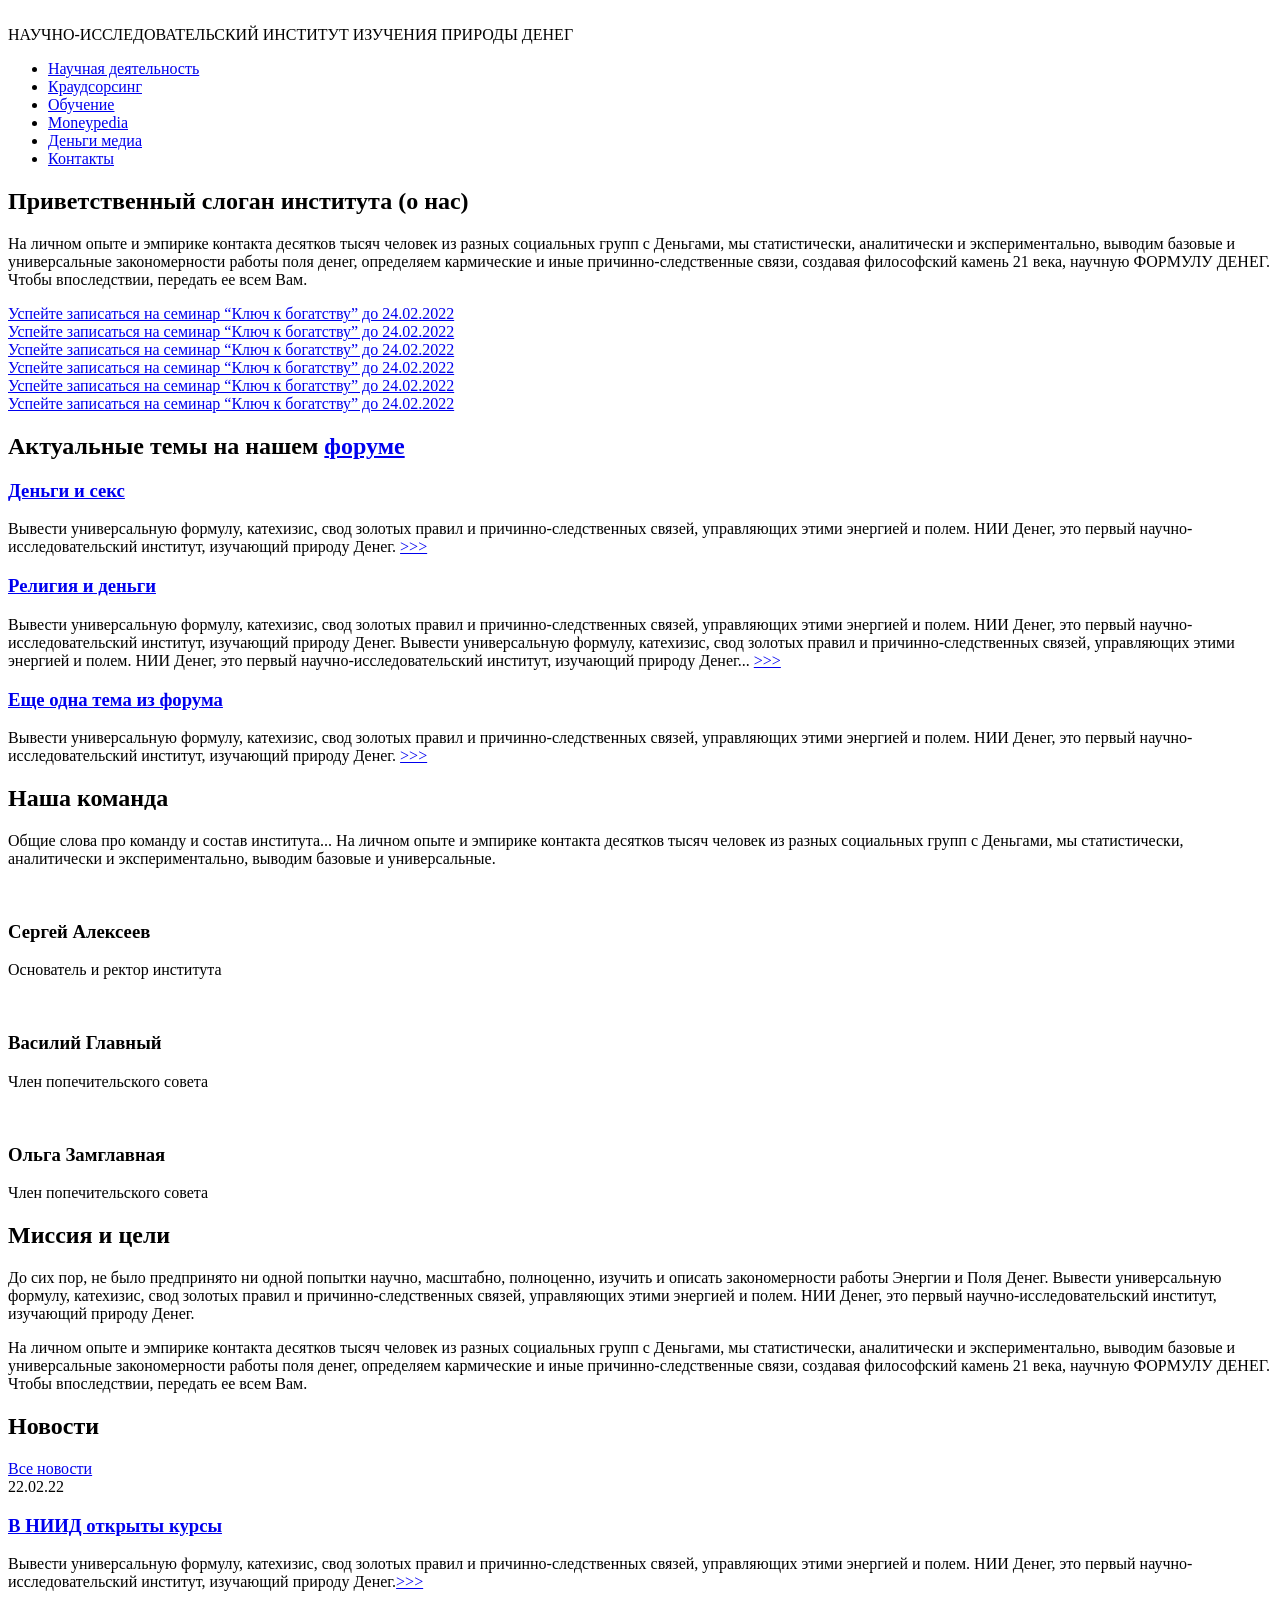
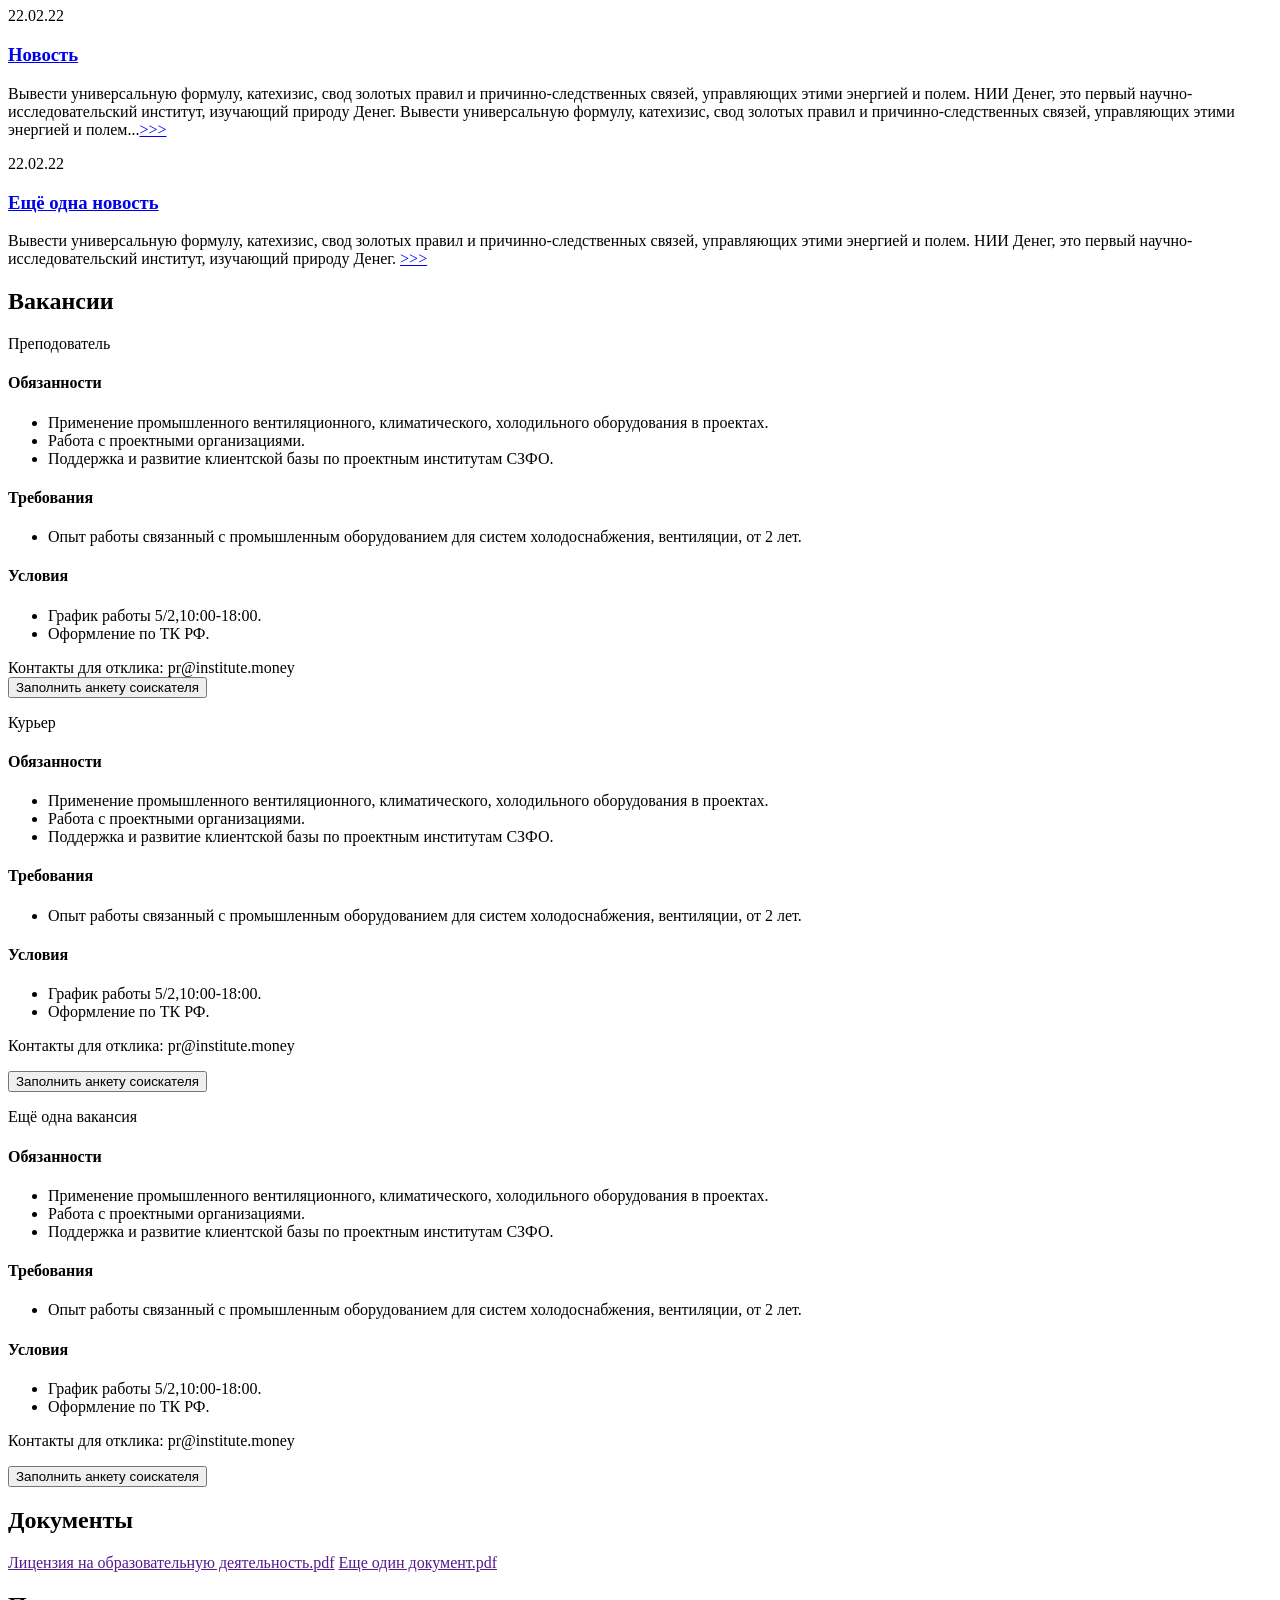
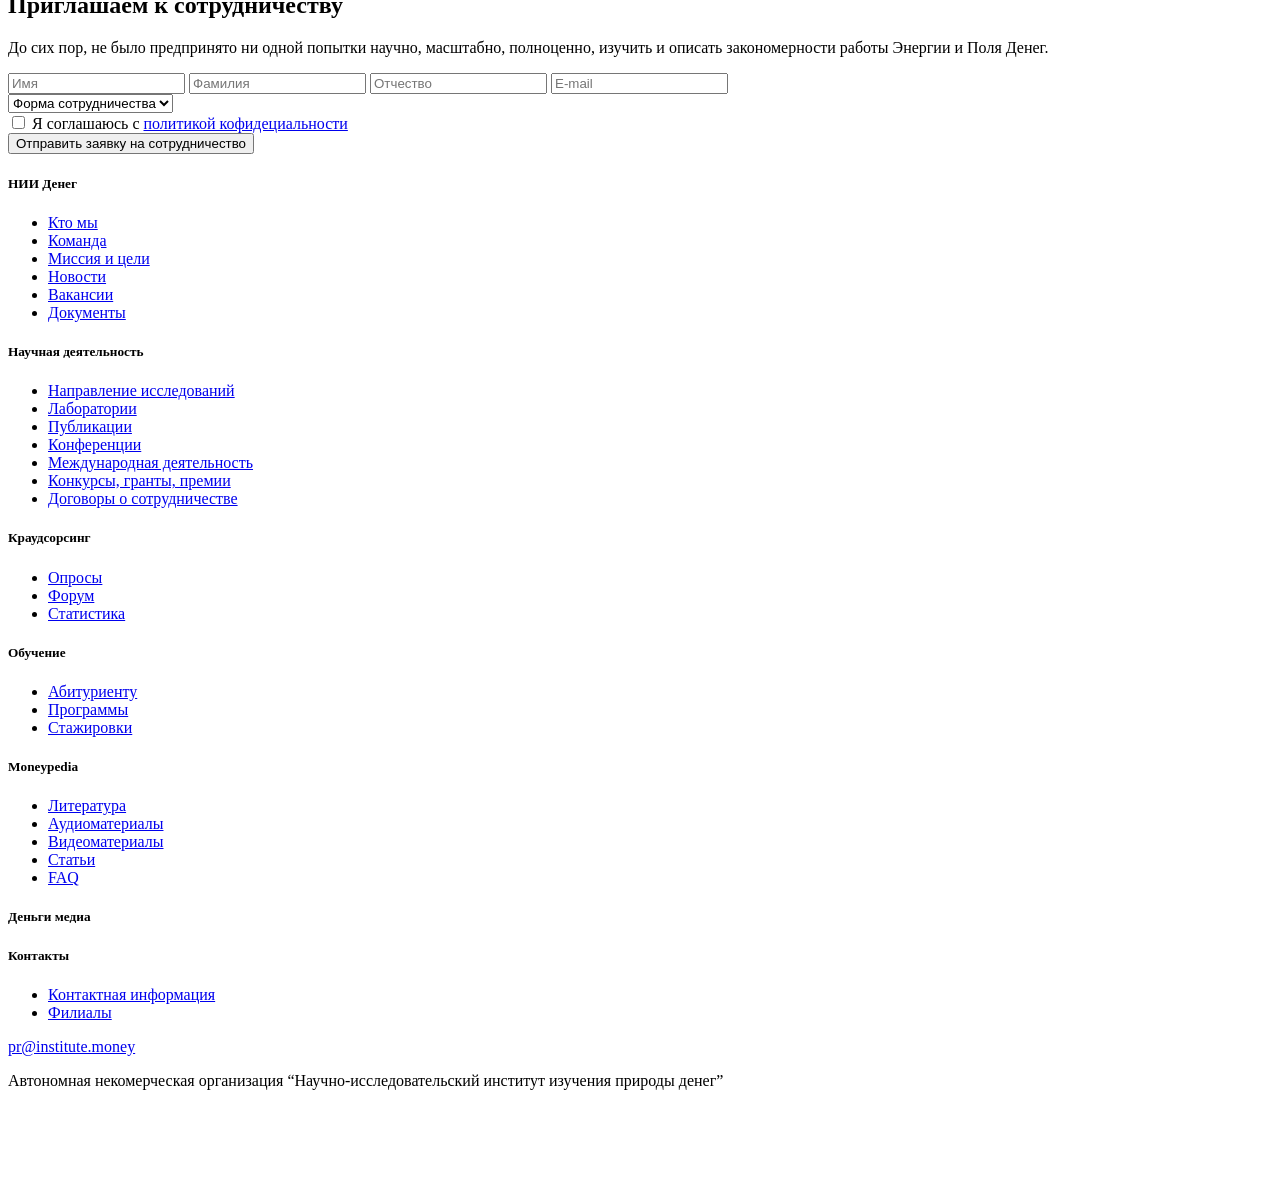
==== commit 2481d1da: "Create index.html" ====
--- a/index.html
+++ b/index.html
@@ -4,55 +4,43 @@
 	<meta charset="UTF-8">
 	<meta http-equiv="X-UA-Compatible" content="IE=edge">
 	<meta name="viewport" content="width=device-width, initial-scale=1.0">
-	<link rel="stylesheet" href="css/style.min.css?_v=20220218003212">
+	<link rel="stylesheet" href="css/style.min.css?_v=20220220193552">
 	<link rel="preconnect" href="https://fonts.googleapis.com">
 	<link rel="preconnect" href="https://fonts.gstatic.com" crossorigin>
-	<link href="https://fonts.googleapis.com/css2?family=Inter:wght@400;500;700;800&display=swap&_v=20220218003212" rel="stylesheet">	 
+	<link href="https://fonts.googleapis.com/css2?family=Inter:wght@400;500;700;800&display=swap&_v=20220220193552" rel="stylesheet">	 
 	<title>Научно иследовательский институт изучения природы денег</title>
 </head>
 	<body>
-		<span class="background"></span>
+		<span class="background" id="bg"></span>
 		<header>
     <div class="wrapper">
-        <div class="header_nav">
-            <div class="cabinet">
-                <a href="#"></a>
-            </div>
-            <div class="main-menu">
-                <div class="logowrap">
-                    <div class="logo"> 
-                        <a href="#" class="logo-img"> <picture><source srcset="../img/Logo.webp" type="image/webp"><img src="../img/Logo.png" alt="Logo"></picture> </a>
-                    </div>
-                    <div class="logo-min"> 
-                        <a href="#" class="logo-min-img"> <picture><source srcset="../img/logo-min.webp" type="image/webp"><img src="../img/logo-min.png" alt="Logo"></picture> </a>
-                    </div>
-                    <div class="slogan">
-                        <p>НАУЧНО-ИССЛЕДОВАТЕЛЬСКИЙ ИНСТИТУТ<br>
-                            ИЗУЧЕНИЯ ПРИРОДЫ ДЕНЕГ</p>
-                    </div>
+        <div class="mainmenu">
+            <div class="menu-nav">
+                <div class="logo">
+                    <span class="logo-itm"><a href="#"><picture><source srcset="../img/Logo.webp" type="image/webp"><img src="../img/Logo.png" alt=""></picture></a></span>
+                    <span class="logo-mini"><a href="#"></a><picture><source srcset="../img/logo-min.webp" type="image/webp"><img src="../img/logo-min.png" alt=""></picture></span>
                 </div>
-                <nav class="header_menu">
-                    <a href="#">форум</a>
-                    <a href="#">Контакты</a>
-                    
+
+                <div class="slogan">
+                    <span class="slogan-text">НАУЧНО-ИССЛЕДОВАТЕЛЬСКИЙ ИНСТИТУТ
+                        ИЗУЧЕНИЯ ПРИРОДЫ ДЕНЕГ</span>
+                </div>
+                <nav class="navigation">
+                    <span class="burger"></span>
+                    <ul class="menu-link">
+                        <li><a href="#">   Научная деятельность </a></li>
+                        <li><a href="#">    Краудсорсинг</a></li>
+                        <li><a href="#">    Обучение</a></li>
+                        <li><a href="#">    Moneypedia</a></li>
+                        <li><a href="#">    Деньги медиа</a></li>
+                        <li><a href="#">    Контакты</a></li>
+                    </ul>
                 </nav>
-                <span class="burger-span"></span>
-
-                <nav class="burger burger-active">
-                    <div class="logo-burger">
-
-                        <picture><source srcset="../img/Logo.webp" type="image/webp"><img src="../img/Logo.png" alt=""></picture>
-
-                    </div>
-                    <a href="#">НИИ денег</a>
-                    <a href="#">Научная деятельность</a>
-                    <a href="#">Краудсорсинг</a>
-                    <a href="#">Обучение</a>
-                    <a href="#">Moneypedia</a>
-                    <a href="#">Форум</a>
-                </nav>
-            </div>
-            
+                <div class="cabinet">
+                    <a href="#"></a>
+                </div>
+                
+            </div>
         </div>
     </div>
     
@@ -63,7 +51,7 @@
 				<!-- Block title -->
 
 				<section class="title wrap">
-					<article>
+					<article class="title_h1">
 						<h2 class="dots">Приветственный слоган
 							института <span class="h1_min">(о  нас)</span>
 						</h1>
@@ -135,7 +123,9 @@
 
 				<!-- Block actual news -->
 				<section class="our-comand wrap">
-					<h2 class="dots">Наша команда</h2>
+					<div class="actual_title">
+						<h2 class="dots">Наша команда</h2>
+					</div>
 					<p>Общие слова про команду и состав института... На личном опыте и эмпирике контакта десятков тысяч человек из разных социальных групп с Деньгами, мы статистически, аналитически и экспериментально, выводим базовые и универсальные.
 					</p>
 
@@ -355,7 +345,6 @@
 
 		</main>
 		<footer>
-
     <div class="footer-container">
         <!-- Links -->
         <div class="footer-links wrap">
@@ -445,111 +434,144 @@
         </div>
 
         
-        <svg width="40" height="40" viewBpx="0 0 40 40" fill="none" xmlns="http://www.w3.org/2000/svg">
-            <clipPath id="tg">
-                <path d="M20 0C8.9543 0 0 8.9543 0 20C0 31.0457 8.9543 40 20 40C31.0457 40 40 31.0457 40 20C40 8.9543 31.0457 0 20 0ZM20 38.1818C9.95844 38.1818 1.8182 30.0416 1.8182 20C1.8182 9.95844 9.95844 1.8182 20 1.8182C30.0416 1.8182 38.1818 9.95844 38.1818 20C38.1818 30.0416 30.0416 38.1818 20 38.1818Z" fill="url(#paint0_linear_641_350)"></path>
-                <path d="M20 0C8.9543 0 0 8.9543 0 20C0 31.0457 8.9543 40 20 40C31.0457 40 40 31.0457 40 20C40 8.9543 31.0457 0 20 0ZM20 38.1818C9.95844 38.1818 1.8182 30.0416 1.8182 20C1.8182 9.95844 9.95844 1.8182 20 1.8182C30.0416 1.8182 38.1818 9.95844 38.1818 20C38.1818 30.0416 30.0416 38.1818 20 38.1818Z" fill="url(#paint1_radial_641_350)" fill-opacity="0.8"></path>
-                <path d="M20 0C8.9543 0 0 8.9543 0 20C0 31.0457 8.9543 40 20 40C31.0457 40 40 31.0457 40 20C40 8.9543 31.0457 0 20 0ZM20 38.1818C9.95844 38.1818 1.8182 30.0416 1.8182 20C1.8182 9.95844 9.95844 1.8182 20 1.8182C30.0416 1.8182 38.1818 9.95844 38.1818 20C38.1818 30.0416 30.0416 38.1818 20 38.1818Z" fill="#FFAD00" fill-opacity="0.45"></path>
-                <path d="M20 0C8.9543 0 0 8.9543 0 20C0 31.0457 8.9543 40 20 40C31.0457 40 40 31.0457 40 20C40 8.9543 31.0457 0 20 0ZM20 38.1818C9.95844 38.1818 1.8182 30.0416 1.8182 20C1.8182 9.95844 9.95844 1.8182 20 1.8182C30.0416 1.8182 38.1818 9.95844 38.1818 20C38.1818 30.0416 30.0416 38.1818 20 38.1818Z" fill="url(#paint2_radial_641_350)" fill-opacity="0.8"></path>
-                <path d="M24.688 30.6939C26.5913 31.5004 27.3009 29.7802 27.3028 29.7756L30.9091 12.1719C30.9091 10.2496 28.6826 11.072 28.4908 11.1511L8.49572 18.7715C6.77936 19.403 6.95483 21.0617 8.48997 21.5405C10.2111 22.1077 11.9352 22.6674 13.6582 23.2309L24.1884 16.7356C21.3849 19.1877 18.5794 21.6371 15.7739 24.0864L15.7735 24.0868C17.2137 25.1579 23.6534 30.2543 24.688 30.6939Z" fill="url(#paint3_linear_641_350)"></path>
-                <path d="M24.688 30.6939C26.5913 31.5004 27.3009 29.7802 27.3028 29.7756L30.9091 12.1719C30.9091 10.2496 28.6826 11.072 28.4908 11.1511L8.49572 18.7715C6.77936 19.403 6.95483 21.0617 8.48997 21.5405C10.2111 22.1077 11.9352 22.6674 13.6582 23.2309L24.1884 16.7356C21.3849 19.1877 18.5794 21.6371 15.7739 24.0864L15.7735 24.0868C17.2137 25.1579 23.6534 30.2543 24.688 30.6939Z" fill="url(#paint4_radial_641_350)" fill-opacity="0.8"></path>
-                <path d="M24.688 30.6939C26.5913 31.5004 27.3009 29.7802 27.3028 29.7756L30.9091 12.1719C30.9091 10.2496 28.6826 11.072 28.4908 11.1511L8.49572 18.7715C6.77936 19.403 6.95483 21.0617 8.48997 21.5405C10.2111 22.1077 11.9352 22.6674 13.6582 23.2309L24.1884 16.7356C21.3849 19.1877 18.5794 21.6371 15.7739 24.0864L15.7735 24.0868C17.2137 25.1579 23.6534 30.2543 24.688 30.6939Z" fill="#FFAD00" fill-opacity="0.45"></path>
-                <path d="M24.688 30.6939C26.5913 31.5004 27.3009 29.7802 27.3028 29.7756L30.9091 12.1719C30.9091 10.2496 28.6826 11.072 28.4908 11.1511L8.49572 18.7715C6.77936 19.403 6.95483 21.0617 8.48997 21.5405C10.2111 22.1077 11.9352 22.6674 13.6582 23.2309L24.1884 16.7356C21.3849 19.1877 18.5794 21.6371 15.7739 24.0864L15.7735 24.0868C17.2137 25.1579 23.6534 30.2543 24.688 30.6939Z" fill="url(#paint5_radial_641_350)" fill-opacity="0.8"></path>
-            </clipPath>
-        </svg>
-
-        <svg width="40" height="40" viewBpx="0 0 40 40" fill="none" xmlns="http://www.w3.org/2000/svg">
-            <clipPath id="in">
-                <path d="M20.0003 10.042C14.5093 10.042 10.042 14.5092 10.042 20.0001C10.042 25.4911 14.5093 29.9583 20.0003 29.9583C25.4914 29.9583 29.9587 25.4911 29.9587 20.0001C29.9587 14.5092 25.4914 10.042 20.0003 10.042ZM20.0003 27.6145C15.8017 27.6145 12.3857 24.1987 12.3857 20.0001C12.3857 15.8015 15.8017 12.3857 20.0003 12.3857C24.1991 12.3857 27.615 15.8015 27.615 20.0001C27.615 24.1987 24.1991 27.6145 20.0003 27.6145Z" fill="url(#paint0_linear_641_360)"></path>
-                <path d="M20.0003 10.042C14.5093 10.042 10.042 14.5092 10.042 20.0001C10.042 25.4911 14.5093 29.9583 20.0003 29.9583C25.4914 29.9583 29.9587 25.4911 29.9587 20.0001C29.9587 14.5092 25.4914 10.042 20.0003 10.042ZM20.0003 27.6145C15.8017 27.6145 12.3857 24.1987 12.3857 20.0001C12.3857 15.8015 15.8017 12.3857 20.0003 12.3857C24.1991 12.3857 27.615 15.8015 27.615 20.0001C27.615 24.1987 24.1991 27.6145 20.0003 27.6145Z" fill="url(#paint1_radial_641_360)" fill-opacity="0.8"></path>
-                <path d="M20.0003 10.042C14.5093 10.042 10.042 14.5092 10.042 20.0001C10.042 25.4911 14.5093 29.9583 20.0003 29.9583C25.4914 29.9583 29.9587 25.4911 29.9587 20.0001C29.9587 14.5092 25.4914 10.042 20.0003 10.042ZM20.0003 27.6145C15.8017 27.6145 12.3857 24.1987 12.3857 20.0001C12.3857 15.8015 15.8017 12.3857 20.0003 12.3857C24.1991 12.3857 27.615 15.8015 27.615 20.0001C27.615 24.1987 24.1991 27.6145 20.0003 27.6145Z" fill="#FFAD00" fill-opacity="0.45"></path>
-                <path d="M20.0003 10.042C14.5093 10.042 10.042 14.5092 10.042 20.0001C10.042 25.4911 14.5093 29.9583 20.0003 29.9583C25.4914 29.9583 29.9587 25.4911 29.9587 20.0001C29.9587 14.5092 25.4914 10.042 20.0003 10.042ZM20.0003 27.6145C15.8017 27.6145 12.3857 24.1987 12.3857 20.0001C12.3857 15.8015 15.8017 12.3857 20.0003 12.3857C24.1991 12.3857 27.615 15.8015 27.615 20.0001C27.615 24.1987 24.1991 27.6145 20.0003 27.6145Z" fill="url(#paint2_radial_641_360)" fill-opacity="0.8"></path>
-                <path d="M29.4141 0H10.5859C4.74883 0 0 4.74883 0 10.5859V29.4141C0 35.2512 4.74883 40 10.5859 40H29.4141C35.2512 40 40 35.2512 40 29.4141V10.5859C40 4.74883 35.2512 0 29.4141 0ZM37.8667 29.4141C37.8667 33.9588 33.9588 37.8667 29.4141 37.8667H10.5859C6.04117 37.8667 2.13333 33.9588 2.13333 29.4141V10.5859C2.13333 6.04117 6.04117 2.13333 10.5859 2.13333H29.4141C33.9588 2.13333 37.8667 6.04117 37.8667 10.5859V29.4141Z" fill="url(#paint3_linear_641_360)"></path>
-                <path d="M29.4141 0H10.5859C4.74883 0 0 4.74883 0 10.5859V29.4141C0 35.2512 4.74883 40 10.5859 40H29.4141C35.2512 40 40 35.2512 40 29.4141V10.5859C40 4.74883 35.2512 0 29.4141 0ZM37.8667 29.4141C37.8667 33.9588 33.9588 37.8667 29.4141 37.8667H10.5859C6.04117 37.8667 2.13333 33.9588 2.13333 29.4141V10.5859C2.13333 6.04117 6.04117 2.13333 10.5859 2.13333H29.4141C33.9588 2.13333 37.8667 6.04117 37.8667 10.5859V29.4141Z" fill="url(#paint4_radial_641_360)" fill-opacity="0.8"></path>
-                <path d="M29.4141 0H10.5859C4.74883 0 0 4.74883 0 10.5859V29.4141C0 35.2512 4.74883 40 10.5859 40H29.4141C35.2512 40 40 35.2512 40 29.4141V10.5859C40 4.74883 35.2512 0 29.4141 0ZM37.8667 29.4141C37.8667 33.9588 33.9588 37.8667 29.4141 37.8667H10.5859C6.04117 37.8667 2.13333 33.9588 2.13333 29.4141V10.5859C2.13333 6.04117 6.04117 2.13333 10.5859 2.13333H29.4141C33.9588 2.13333 37.8667 6.04117 37.8667 10.5859V29.4141Z" fill="#FFAD00" fill-opacity="0.45"></path>
-                <path d="M29.4141 0H10.5859C4.74883 0 0 4.74883 0 10.5859V29.4141C0 35.2512 4.74883 40 10.5859 40H29.4141C35.2512 40 40 35.2512 40 29.4141V10.5859C40 4.74883 35.2512 0 29.4141 0ZM37.8667 29.4141C37.8667 33.9588 33.9588 37.8667 29.4141 37.8667H10.5859C6.04117 37.8667 2.13333 33.9588 2.13333 29.4141V10.5859C2.13333 6.04117 6.04117 2.13333 10.5859 2.13333H29.4141C33.9588 2.13333 37.8667 6.04117 37.8667 10.5859V29.4141Z" fill="url(#paint5_radial_641_360)" fill-opacity="0.8"></path>
-                <path d="M31.1406 7.6875C30.832 7.6875 30.5305 7.8125 30.3125 8.03125C30.0937 8.24922 29.9688 8.55078 29.9688 8.85937C29.9688 9.16796 30.0938 9.47031 30.3125 9.68828C30.5305 9.90624 30.832 10.0312 31.1406 10.0312C31.4493 10.0312 31.7516 9.90624 31.9695 9.68828C32.1875 9.47031 32.3125 9.16796 32.3125 8.85937C32.3125 8.55156 32.1875 8.24922 31.9695 8.03125C31.7516 7.8125 31.4492 7.6875 31.1406 7.6875Z" fill="url(#paint6_linear_641_360)"></path>
-                <path d="M31.1406 7.6875C30.832 7.6875 30.5305 7.8125 30.3125 8.03125C30.0937 8.24922 29.9688 8.55078 29.9688 8.85937C29.9688 9.16796 30.0938 9.47031 30.3125 9.68828C30.5305 9.90624 30.832 10.0312 31.1406 10.0312C31.4493 10.0312 31.7516 9.90624 31.9695 9.68828C32.1875 9.47031 32.3125 9.16796 32.3125 8.85937C32.3125 8.55156 32.1875 8.24922 31.9695 8.03125C31.7516 7.8125 31.4492 7.6875 31.1406 7.6875Z" fill="url(#paint7_radial_641_360)" fill-opacity="0.8"></path>
-                <path d="M31.1406 7.6875C30.832 7.6875 30.5305 7.8125 30.3125 8.03125C30.0937 8.24922 29.9688 8.55078 29.9688 8.85937C29.9688 9.16796 30.0938 9.47031 30.3125 9.68828C30.5305 9.90624 30.832 10.0312 31.1406 10.0312C31.4493 10.0312 31.7516 9.90624 31.9695 9.68828C32.1875 9.47031 32.3125 9.16796 32.3125 8.85937C32.3125 8.55156 32.1875 8.24922 31.9695 8.03125C31.7516 7.8125 31.4492 7.6875 31.1406 7.6875Z" fill="#FFAD00" fill-opacity="0.45"></path>
-                <path d="M31.1406 7.6875C30.832 7.6875 30.5305 7.8125 30.3125 8.03125C30.0937 8.24922 29.9688 8.55078 29.9688 8.85937C29.9688 9.16796 30.0938 9.47031 30.3125 9.68828C30.5305 9.90624 30.832 10.0312 31.1406 10.0312C31.4493 10.0312 31.7516 9.90624 31.9695 9.68828C32.1875 9.47031 32.3125 9.16796 32.3125 8.85937C32.3125 8.55156 32.1875 8.24922 31.9695 8.03125C31.7516 7.8125 31.4492 7.6875 31.1406 7.6875Z" fill="url(#paint8_radial_641_360)" fill-opacity="0.8"></path>
-            </clipPath>
-        </svg>
-
-        <svg width="40" height="40" viewBpx="0 0 40 40" fill="none" xmlns="http://www.w3.org/2000/svg">
-            <clipPath id="tw">
-                <path d="M29.4999 13.0001C28.766 13.4349 27.9638 13.7423 27.1272 13.9091C26.4163 13.1635 25.4302 12.7427 24.3999 12.7455C22.3705 12.7302 20.7075 14.3526 20.6727 16.3818C20.6735 16.6635 20.7071 16.9442 20.7727 17.2182C17.7838 17.0771 14.9923 15.6847 13.0818 13.3819C12.755 13.9326 12.5793 14.5598 12.5727 15.2001C12.5728 16.4347 13.1993 17.5848 14.2364 18.2546C13.6441 18.2353 13.0647 18.0765 12.5454 17.7909C12.5454 17.7909 12.5454 17.7909 12.5454 17.8364C12.5395 19.6096 13.7953 21.1365 15.5364 21.4727C14.9875 21.6191 14.4128 21.6408 13.8546 21.5364C14.3565 23.0384 15.7528 24.0592 17.3364 24.0819C16.0181 25.107 14.3972 25.6665 12.7273 25.6728C12.4235 25.6725 12.1199 25.6543 11.8182 25.6183C13.529 26.7005 15.5121 27.2743 17.5364 27.2728C23.3093 27.3783 28.0747 22.7838 28.1802 17.0109C28.1813 16.9498 28.1819 16.8886 28.1819 16.8273C28.1819 16.6698 28.1819 16.5122 28.1819 16.3546C28.8944 15.8324 29.5098 15.1894 30.0001 14.4546C29.3176 14.7534 28.5946 14.9495 27.8546 15.0364C28.6328 14.5809 29.218 13.8567 29.4999 13.0001Z" fill="url(#paint0_linear_641_367)"></path>
-                <path d="M29.4999 13.0001C28.766 13.4349 27.9638 13.7423 27.1272 13.9091C26.4163 13.1635 25.4302 12.7427 24.3999 12.7455C22.3705 12.7302 20.7075 14.3526 20.6727 16.3818C20.6735 16.6635 20.7071 16.9442 20.7727 17.2182C17.7838 17.0771 14.9923 15.6847 13.0818 13.3819C12.755 13.9326 12.5793 14.5598 12.5727 15.2001C12.5728 16.4347 13.1993 17.5848 14.2364 18.2546C13.6441 18.2353 13.0647 18.0765 12.5454 17.7909C12.5454 17.7909 12.5454 17.7909 12.5454 17.8364C12.5395 19.6096 13.7953 21.1365 15.5364 21.4727C14.9875 21.6191 14.4128 21.6408 13.8546 21.5364C14.3565 23.0384 15.7528 24.0592 17.3364 24.0819C16.0181 25.107 14.3972 25.6665 12.7273 25.6728C12.4235 25.6725 12.1199 25.6543 11.8182 25.6183C13.529 26.7005 15.5121 27.2743 17.5364 27.2728C23.3093 27.3783 28.0747 22.7838 28.1802 17.0109C28.1813 16.9498 28.1819 16.8886 28.1819 16.8273C28.1819 16.6698 28.1819 16.5122 28.1819 16.3546C28.8944 15.8324 29.5098 15.1894 30.0001 14.4546C29.3176 14.7534 28.5946 14.9495 27.8546 15.0364C28.6328 14.5809 29.218 13.8567 29.4999 13.0001Z" fill="url(#paint1_radial_641_367)" fill-opacity="0.8"></path>
-                <path d="M29.4999 13.0001C28.766 13.4349 27.9638 13.7423 27.1272 13.9091C26.4163 13.1635 25.4302 12.7427 24.3999 12.7455C22.3705 12.7302 20.7075 14.3526 20.6727 16.3818C20.6735 16.6635 20.7071 16.9442 20.7727 17.2182C17.7838 17.0771 14.9923 15.6847 13.0818 13.3819C12.755 13.9326 12.5793 14.5598 12.5727 15.2001C12.5728 16.4347 13.1993 17.5848 14.2364 18.2546C13.6441 18.2353 13.0647 18.0765 12.5454 17.7909C12.5454 17.7909 12.5454 17.7909 12.5454 17.8364C12.5395 19.6096 13.7953 21.1365 15.5364 21.4727C14.9875 21.6191 14.4128 21.6408 13.8546 21.5364C14.3565 23.0384 15.7528 24.0592 17.3364 24.0819C16.0181 25.107 14.3972 25.6665 12.7273 25.6728C12.4235 25.6725 12.1199 25.6543 11.8182 25.6183C13.529 26.7005 15.5121 27.2743 17.5364 27.2728C23.3093 27.3783 28.0747 22.7838 28.1802 17.0109C28.1813 16.9498 28.1819 16.8886 28.1819 16.8273C28.1819 16.6698 28.1819 16.5122 28.1819 16.3546C28.8944 15.8324 29.5098 15.1894 30.0001 14.4546C29.3176 14.7534 28.5946 14.9495 27.8546 15.0364C28.6328 14.5809 29.218 13.8567 29.4999 13.0001Z" fill="#FFAD00" fill-opacity="0.45"></path>
-                <path d="M29.4999 13.0001C28.766 13.4349 27.9638 13.7423 27.1272 13.9091C26.4163 13.1635 25.4302 12.7427 24.3999 12.7455C22.3705 12.7302 20.7075 14.3526 20.6727 16.3818C20.6735 16.6635 20.7071 16.9442 20.7727 17.2182C17.7838 17.0771 14.9923 15.6847 13.0818 13.3819C12.755 13.9326 12.5793 14.5598 12.5727 15.2001C12.5728 16.4347 13.1993 17.5848 14.2364 18.2546C13.6441 18.2353 13.0647 18.0765 12.5454 17.7909C12.5454 17.7909 12.5454 17.7909 12.5454 17.8364C12.5395 19.6096 13.7953 21.1365 15.5364 21.4727C14.9875 21.6191 14.4128 21.6408 13.8546 21.5364C14.3565 23.0384 15.7528 24.0592 17.3364 24.0819C16.0181 25.107 14.3972 25.6665 12.7273 25.6728C12.4235 25.6725 12.1199 25.6543 11.8182 25.6183C13.529 26.7005 15.5121 27.2743 17.5364 27.2728C23.3093 27.3783 28.0747 22.7838 28.1802 17.0109C28.1813 16.9498 28.1819 16.8886 28.1819 16.8273C28.1819 16.6698 28.1819 16.5122 28.1819 16.3546C28.8944 15.8324 29.5098 15.1894 30.0001 14.4546C29.3176 14.7534 28.5946 14.9495 27.8546 15.0364C28.6328 14.5809 29.218 13.8567 29.4999 13.0001Z" fill="url(#paint2_radial_641_367)" fill-opacity="0.8"></path>
-                <path d="M20 0C8.9543 0 0 8.9543 0 20C0 31.0457 8.9543 40 20 40C31.0457 40 40 31.0457 40 20C40 8.9543 31.0457 0 20 0ZM20 38.1818C9.95844 38.1818 1.8182 30.0416 1.8182 20C1.8182 9.95844 9.95844 1.8182 20 1.8182C30.0416 1.8182 38.1818 9.95844 38.1818 20C38.1818 30.0416 30.0416 38.1818 20 38.1818Z" fill="url(#paint3_linear_641_367)"></path>
-                <path d="M20 0C8.9543 0 0 8.9543 0 20C0 31.0457 8.9543 40 20 40C31.0457 40 40 31.0457 40 20C40 8.9543 31.0457 0 20 0ZM20 38.1818C9.95844 38.1818 1.8182 30.0416 1.8182 20C1.8182 9.95844 9.95844 1.8182 20 1.8182C30.0416 1.8182 38.1818 9.95844 38.1818 20C38.1818 30.0416 30.0416 38.1818 20 38.1818Z" fill="url(#paint4_radial_641_367)" fill-opacity="0.8"></path>
-                <path d="M20 0C8.9543 0 0 8.9543 0 20C0 31.0457 8.9543 40 20 40C31.0457 40 40 31.0457 40 20C40 8.9543 31.0457 0 20 0ZM20 38.1818C9.95844 38.1818 1.8182 30.0416 1.8182 20C1.8182 9.95844 9.95844 1.8182 20 1.8182C30.0416 1.8182 38.1818 9.95844 38.1818 20C38.1818 30.0416 30.0416 38.1818 20 38.1818Z" fill="#FFAD00" fill-opacity="0.45"></path>
-                <path d="M20 0C8.9543 0 0 8.9543 0 20C0 31.0457 8.9543 40 20 40C31.0457 40 40 31.0457 40 20C40 8.9543 31.0457 0 20 0ZM20 38.1818C9.95844 38.1818 1.8182 30.0416 1.8182 20C1.8182 9.95844 9.95844 1.8182 20 1.8182C30.0416 1.8182 38.1818 9.95844 38.1818 20C38.1818 30.0416 30.0416 38.1818 20 38.1818Z" fill="url(#paint5_radial_641_367)" fill-opacity="0.8"></path>
-            </clipPath>
-        </svg>
-
-        <svg width="40" height="40" viewBpx="0 0 40 40" fill="none" xmlns="http://www.w3.org/2000/svg">
-            <clipPath id="fb">
-                <path d="M18.1818 15.4545V17.2727H16.3636V20H18.1818V28.1818H21.8182V20H24.2364L24.5454 17.2727H21.8182V15.6818C21.8182 14.9455 21.8909 14.5545 23.0272 14.5545H24.5454V11.8181H22.1091C19.2001 11.8182 18.1818 13.1818 18.1818 15.4545Z" fill="url(#paint0_linear_641_353)"></path>
-                <path d="M18.1818 15.4545V17.2727H16.3636V20H18.1818V28.1818H21.8182V20H24.2364L24.5454 17.2727H21.8182V15.6818C21.8182 14.9455 21.8909 14.5545 23.0272 14.5545H24.5454V11.8181H22.1091C19.2001 11.8182 18.1818 13.1818 18.1818 15.4545Z" fill="url(#paint1_radial_641_353)" fill-opacity="0.8"></path>
-                <path d="M18.1818 15.4545V17.2727H16.3636V20H18.1818V28.1818H21.8182V20H24.2364L24.5454 17.2727H21.8182V15.6818C21.8182 14.9455 21.8909 14.5545 23.0272 14.5545H24.5454V11.8181H22.1091C19.2001 11.8182 18.1818 13.1818 18.1818 15.4545Z" fill="#FFAD00" fill-opacity="0.45"></path>
-                <path d="M18.1818 15.4545V17.2727H16.3636V20H18.1818V28.1818H21.8182V20H24.2364L24.5454 17.2727H21.8182V15.6818C21.8182 14.9455 21.8909 14.5545 23.0272 14.5545H24.5454V11.8181H22.1091C19.2001 11.8182 18.1818 13.1818 18.1818 15.4545Z" fill="url(#paint2_radial_641_353)" fill-opacity="0.8"></path>
-                <path d="M20 0C8.9543 0 0 8.9543 0 20C0 31.0457 8.9543 40 20 40C31.0457 40 40 31.0457 40 20C40 8.9543 31.0457 0 20 0ZM20 38.1818C9.95844 38.1818 1.8182 30.0416 1.8182 20C1.8182 9.95844 9.95844 1.8182 20 1.8182C30.0416 1.8182 38.1818 9.95844 38.1818 20C38.1818 30.0416 30.0416 38.1818 20 38.1818Z" fill="url(#paint3_linear_641_353)"></path>
-                <path d="M20 0C8.9543 0 0 8.9543 0 20C0 31.0457 8.9543 40 20 40C31.0457 40 40 31.0457 40 20C40 8.9543 31.0457 0 20 0ZM20 38.1818C9.95844 38.1818 1.8182 30.0416 1.8182 20C1.8182 9.95844 9.95844 1.8182 20 1.8182C30.0416 1.8182 38.1818 9.95844 38.1818 20C38.1818 30.0416 30.0416 38.1818 20 38.1818Z" fill="url(#paint4_radial_641_353)" fill-opacity="0.8"></path>
-                <path d="M20 0C8.9543 0 0 8.9543 0 20C0 31.0457 8.9543 40 20 40C31.0457 40 40 31.0457 40 20C40 8.9543 31.0457 0 20 0ZM20 38.1818C9.95844 38.1818 1.8182 30.0416 1.8182 20C1.8182 9.95844 9.95844 1.8182 20 1.8182C30.0416 1.8182 38.1818 9.95844 38.1818 20C38.1818 30.0416 30.0416 38.1818 20 38.1818Z" fill="#FFAD00" fill-opacity="0.45"></path>
-                <path d="M20 0C8.9543 0 0 8.9543 0 20C0 31.0457 8.9543 40 20 40C31.0457 40 40 31.0457 40 20C40 8.9543 31.0457 0 20 0ZM20 38.1818C9.95844 38.1818 1.8182 30.0416 1.8182 20C1.8182 9.95844 9.95844 1.8182 20 1.8182C30.0416 1.8182 38.1818 9.95844 38.1818 20C38.1818 30.0416 30.0416 38.1818 20 38.1818Z" fill="url(#paint5_radial_641_353)" fill-opacity="0.8"></path>
-            </clipPath>
-        </svg>
-
-        <svg width="40" height="40" viewBpx="0 0 40 40" fill="none" xmlns="http://www.w3.org/2000/svg">
-            <clipPath id="wa">
-                <path d="M20 0C8.95434 0 3.99622e-05 8.9543 3.99622e-05 20C3.99622e-05 23.2735 0.786507 26.3634 2.1808 29.0909C0 40 2.1808 29.0909 0 40C10.9091 37.8192 0 40 10.9091 37.8192C13.6367 39.2135 16.7265 40 20 40C31.0457 40 40 31.0457 40 20C40 8.9543 31.0457 0 20 0ZM20 38.1818C9.95848 38.1818 1.81824 30.0416 1.81824 20C1.81824 9.95844 9.95848 1.8182 20 1.8182C30.0416 1.8182 38.1818 9.95844 38.1818 20C38.1818 30.0416 30.0416 38.1818 20 38.1818Z" fill="url(#paint0_linear_641_364)"></path>
-                <path d="M20 0C8.95434 0 3.99622e-05 8.9543 3.99622e-05 20C3.99622e-05 23.2735 0.786507 26.3634 2.1808 29.0909C0 40 2.1808 29.0909 0 40C10.9091 37.8192 0 40 10.9091 37.8192C13.6367 39.2135 16.7265 40 20 40C31.0457 40 40 31.0457 40 20C40 8.9543 31.0457 0 20 0ZM20 38.1818C9.95848 38.1818 1.81824 30.0416 1.81824 20C1.81824 9.95844 9.95848 1.8182 20 1.8182C30.0416 1.8182 38.1818 9.95844 38.1818 20C38.1818 30.0416 30.0416 38.1818 20 38.1818Z" fill="url(#paint1_radial_641_364)" fill-opacity="0.8"></path>
-                <path d="M20 0C8.95434 0 3.99622e-05 8.9543 3.99622e-05 20C3.99622e-05 23.2735 0.786507 26.3634 2.1808 29.0909C0 40 2.1808 29.0909 0 40C10.9091 37.8192 0 40 10.9091 37.8192C13.6367 39.2135 16.7265 40 20 40C31.0457 40 40 31.0457 40 20C40 8.9543 31.0457 0 20 0ZM20 38.1818C9.95848 38.1818 1.81824 30.0416 1.81824 20C1.81824 9.95844 9.95848 1.8182 20 1.8182C30.0416 1.8182 38.1818 9.95844 38.1818 20C38.1818 30.0416 30.0416 38.1818 20 38.1818Z" fill="#FFAD00" fill-opacity="0.45"></path>
-                <path d="M20 0C8.95434 0 3.99622e-05 8.9543 3.99622e-05 20C3.99622e-05 23.2735 0.786507 26.3634 2.1808 29.0909C0 40 2.1808 29.0909 0 40C10.9091 37.8192 0 40 10.9091 37.8192C13.6367 39.2135 16.7265 40 20 40C31.0457 40 40 31.0457 40 20C40 8.9543 31.0457 0 20 0ZM20 38.1818C9.95848 38.1818 1.81824 30.0416 1.81824 20C1.81824 9.95844 9.95848 1.8182 20 1.8182C30.0416 1.8182 38.1818 9.95844 38.1818 20C38.1818 30.0416 30.0416 38.1818 20 38.1818Z" fill="url(#paint2_radial_641_364)" fill-opacity="0.8"></path>
-                <path d="M30.3843 24.5203L26.3368 21.8205C25.8231 21.4806 25.1346 21.5924 24.7549 22.0774L23.7133 23.5108C23.5618 23.7106 23.2863 23.7685 23.0671 23.6468L22.8429 23.5231C22.0994 23.1178 21.1744 22.6132 19.3105 20.7483C17.4467 18.8835 16.9412 17.9575 16.536 17.2153L16.413 16.9909C16.2896 16.7717 16.3464 16.4951 16.5463 16.3423L17.9238 15.2463C18.4085 14.8665 18.5204 14.178 18.181 13.6641L15.4818 9.61575C15.134 9.09243 14.4361 8.93533 13.8976 9.2591L12.2051 10.276C11.6733 10.5887 11.3284 11.0952 11.1617 11.6892C10.5522 13.9104 10.6299 18.0821 16.2756 23.7297C20.7667 28.2213 24.4457 29.0909 26.7437 29.0909C27.2726 29.0932 27.7994 29.0243 28.3099 28.8863C28.904 28.7197 29.4104 28.3294 29.7229 27.7974L30.7406 26.1055C31.0648 25.5668 30.9078 24.8684 30.3843 24.5203Z" fill="url(#paint3_linear_641_364)"></path>
-                <path d="M30.3843 24.5203L26.3368 21.8205C25.8231 21.4806 25.1346 21.5924 24.7549 22.0774L23.7133 23.5108C23.5618 23.7106 23.2863 23.7685 23.0671 23.6468L22.8429 23.5231C22.0994 23.1178 21.1744 22.6132 19.3105 20.7483C17.4467 18.8835 16.9412 17.9575 16.536 17.2153L16.413 16.9909C16.2896 16.7717 16.3464 16.4951 16.5463 16.3423L17.9238 15.2463C18.4085 14.8665 18.5204 14.178 18.181 13.6641L15.4818 9.61575C15.134 9.09243 14.4361 8.93533 13.8976 9.2591L12.2051 10.276C11.6733 10.5887 11.3284 11.0952 11.1617 11.6892C10.5522 13.9104 10.6299 18.0821 16.2756 23.7297C20.7667 28.2213 24.4457 29.0909 26.7437 29.0909C27.2726 29.0932 27.7994 29.0243 28.3099 28.8863C28.904 28.7197 29.4104 28.3294 29.7229 27.7974L30.7406 26.1055C31.0648 25.5668 30.9078 24.8684 30.3843 24.5203Z" fill="url(#paint4_radial_641_364)" fill-opacity="0.8"></path>
-                <path d="M30.3843 24.5203L26.3368 21.8205C25.8231 21.4806 25.1346 21.5924 24.7549 22.0774L23.7133 23.5108C23.5618 23.7106 23.2863 23.7685 23.0671 23.6468L22.8429 23.5231C22.0994 23.1178 21.1744 22.6132 19.3105 20.7483C17.4467 18.8835 16.9412 17.9575 16.536 17.2153L16.413 16.9909C16.2896 16.7717 16.3464 16.4951 16.5463 16.3423L17.9238 15.2463C18.4085 14.8665 18.5204 14.178 18.181 13.6641L15.4818 9.61575C15.134 9.09243 14.4361 8.93533 13.8976 9.2591L12.2051 10.276C11.6733 10.5887 11.3284 11.0952 11.1617 11.6892C10.5522 13.9104 10.6299 18.0821 16.2756 23.7297C20.7667 28.2213 24.4457 29.0909 26.7437 29.0909C27.2726 29.0932 27.7994 29.0243 28.3099 28.8863C28.904 28.7197 29.4104 28.3294 29.7229 27.7974L30.7406 26.1055C31.0648 25.5668 30.9078 24.8684 30.3843 24.5203Z" fill="#FFAD00" fill-opacity="0.45"></path>
-                <path d="M30.3843 24.5203L26.3368 21.8205C25.8231 21.4806 25.1346 21.5924 24.7549 22.0774L23.7133 23.5108C23.5618 23.7106 23.2863 23.7685 23.0671 23.6468L22.8429 23.5231C22.0994 23.1178 21.1744 22.6132 19.3105 20.7483C17.4467 18.8835 16.9412 17.9575 16.536 17.2153L16.413 16.9909C16.2896 16.7717 16.3464 16.4951 16.5463 16.3423L17.9238 15.2463C18.4085 14.8665 18.5204 14.178 18.181 13.6641L15.4818 9.61575C15.134 9.09243 14.4361 8.93533 13.8976 9.2591L12.2051 10.276C11.6733 10.5887 11.3284 11.0952 11.1617 11.6892C10.5522 13.9104 10.6299 18.0821 16.2756 23.7297C20.7667 28.2213 24.4457 29.0909 26.7437 29.0909C27.2726 29.0932 27.7994 29.0243 28.3099 28.8863C28.904 28.7197 29.4104 28.3294 29.7229 27.7974L30.7406 26.1055C31.0648 25.5668 30.9078 24.8684 30.3843 24.5203Z" fill="url(#paint5_radial_641_364)" fill-opacity="0.8"></path>
-            </clipPath>
-        </svg>
-
-        <svg width="40" height="40" viewBpx="0 0 40 40" fill="none" xmlns="http://www.w3.org/2000/svg">
-            <clipPath id="sk">
-                <path d="M38.4008 23.9004C39.016 20.9833 38.9312 17.939 38.1508 15.0607C37.2969 11.9114 35.6193 9.02052 33.2993 6.70052C30.9793 4.3806 28.0884 2.70287 24.9391 1.84904C22.0607 1.06857 19.0164 0.983961 16.0992 1.59904C14.1894 0.404118 11.9243 -0.149242 9.6602 0.0352895C7.17965 0.237555 4.84317 1.31943 3.08098 3.08162C1.31879 4.8438 0.236996 7.18021 0.0347309 9.66076C-0.149957 11.925 0.403403 14.1898 1.59848 16.0997C0.983325 19.0169 1.06809 22.0614 1.84848 24.9397C2.70231 28.089 4.37996 30.9799 6.69997 33.2998C9.01997 35.6197 11.9108 37.2974 15.06 38.1513C17.9384 38.9319 20.9828 39.0165 23.8999 38.4014C25.5691 39.4459 27.5093 40.0005 29.4834 40.0004C29.768 40.0004 30.0537 39.9889 30.3391 39.9657C32.8198 39.7634 35.1565 38.6815 36.9187 36.9193C38.6809 35.157 39.7628 32.8203 39.965 30.3397C40.1497 28.0754 39.596 25.8103 38.4008 23.9004ZM35.5 35.5C32.7216 38.2783 27.8152 38.9807 24.6074 36.7239C24.3982 36.5769 24.1509 36.5 23.8999 36.5C23.8036 36.5 23.7067 36.5113 23.6115 36.5344C18.0207 37.8839 12.061 36.0609 8 32C3.93898 27.939 2.15039 21.5909 3.5 16C3.58297 15.6562 3.51383 15.2934 3.31047 15.0041C1.05414 11.7963 1.7218 7.27812 4.5 4.5C7.27812 1.72187 12.2963 1.05398 15.5041 3.31047C15.7934 3.51383 16.1562 3.58305 16.5 3.5C22.0909 2.15047 27.9389 3.93891 32 8C36.061 12.0609 37.8496 18.3097 36.5 23.9004C36.417 24.2442 36.4862 24.6072 36.6896 24.8965C38.9464 28.1043 38.2784 32.7216 35.5 35.5Z" fill="url(#paint0_linear_865_437)"></path>
-                <path d="M38.4008 23.9004C39.016 20.9833 38.9312 17.939 38.1508 15.0607C37.2969 11.9114 35.6193 9.02052 33.2993 6.70052C30.9793 4.3806 28.0884 2.70287 24.9391 1.84904C22.0607 1.06857 19.0164 0.983961 16.0992 1.59904C14.1894 0.404118 11.9243 -0.149242 9.6602 0.0352895C7.17965 0.237555 4.84317 1.31943 3.08098 3.08162C1.31879 4.8438 0.236996 7.18021 0.0347309 9.66076C-0.149957 11.925 0.403403 14.1898 1.59848 16.0997C0.983325 19.0169 1.06809 22.0614 1.84848 24.9397C2.70231 28.089 4.37996 30.9799 6.69997 33.2998C9.01997 35.6197 11.9108 37.2974 15.06 38.1513C17.9384 38.9319 20.9828 39.0165 23.8999 38.4014C25.5691 39.4459 27.5093 40.0005 29.4834 40.0004C29.768 40.0004 30.0537 39.9889 30.3391 39.9657C32.8198 39.7634 35.1565 38.6815 36.9187 36.9193C38.6809 35.157 39.7628 32.8203 39.965 30.3397C40.1497 28.0754 39.596 25.8103 38.4008 23.9004ZM35.5 35.5C32.7216 38.2783 27.8152 38.9807 24.6074 36.7239C24.3982 36.5769 24.1509 36.5 23.8999 36.5C23.8036 36.5 23.7067 36.5113 23.6115 36.5344C18.0207 37.8839 12.061 36.0609 8 32C3.93898 27.939 2.15039 21.5909 3.5 16C3.58297 15.6562 3.51383 15.2934 3.31047 15.0041C1.05414 11.7963 1.7218 7.27812 4.5 4.5C7.27812 1.72187 12.2963 1.05398 15.5041 3.31047C15.7934 3.51383 16.1562 3.58305 16.5 3.5C22.0909 2.15047 27.9389 3.93891 32 8C36.061 12.0609 37.8496 18.3097 36.5 23.9004C36.417 24.2442 36.4862 24.6072 36.6896 24.8965C38.9464 28.1043 38.2784 32.7216 35.5 35.5Z" fill="url(#paint1_radial_865_437)" fill-opacity="0.8"></path>
-                <path d="M38.4008 23.9004C39.016 20.9833 38.9312 17.939 38.1508 15.0607C37.2969 11.9114 35.6193 9.02052 33.2993 6.70052C30.9793 4.3806 28.0884 2.70287 24.9391 1.84904C22.0607 1.06857 19.0164 0.983961 16.0992 1.59904C14.1894 0.404118 11.9243 -0.149242 9.6602 0.0352895C7.17965 0.237555 4.84317 1.31943 3.08098 3.08162C1.31879 4.8438 0.236996 7.18021 0.0347309 9.66076C-0.149957 11.925 0.403403 14.1898 1.59848 16.0997C0.983325 19.0169 1.06809 22.0614 1.84848 24.9397C2.70231 28.089 4.37996 30.9799 6.69997 33.2998C9.01997 35.6197 11.9108 37.2974 15.06 38.1513C17.9384 38.9319 20.9828 39.0165 23.8999 38.4014C25.5691 39.4459 27.5093 40.0005 29.4834 40.0004C29.768 40.0004 30.0537 39.9889 30.3391 39.9657C32.8198 39.7634 35.1565 38.6815 36.9187 36.9193C38.6809 35.157 39.7628 32.8203 39.965 30.3397C40.1497 28.0754 39.596 25.8103 38.4008 23.9004ZM35.5 35.5C32.7216 38.2783 27.8152 38.9807 24.6074 36.7239C24.3982 36.5769 24.1509 36.5 23.8999 36.5C23.8036 36.5 23.7067 36.5113 23.6115 36.5344C18.0207 37.8839 12.061 36.0609 8 32C3.93898 27.939 2.15039 21.5909 3.5 16C3.58297 15.6562 3.51383 15.2934 3.31047 15.0041C1.05414 11.7963 1.7218 7.27812 4.5 4.5C7.27812 1.72187 12.2963 1.05398 15.5041 3.31047C15.7934 3.51383 16.1562 3.58305 16.5 3.5C22.0909 2.15047 27.9389 3.93891 32 8C36.061 12.0609 37.8496 18.3097 36.5 23.9004C36.417 24.2442 36.4862 24.6072 36.6896 24.8965C38.9464 28.1043 38.2784 32.7216 35.5 35.5Z" fill="#FFAD00" fill-opacity="0.45"></path>
-                <path d="M38.4008 23.9004C39.016 20.9833 38.9312 17.939 38.1508 15.0607C37.2969 11.9114 35.6193 9.02052 33.2993 6.70052C30.9793 4.3806 28.0884 2.70287 24.9391 1.84904C22.0607 1.06857 19.0164 0.983961 16.0992 1.59904C14.1894 0.404118 11.9243 -0.149242 9.6602 0.0352895C7.17965 0.237555 4.84317 1.31943 3.08098 3.08162C1.31879 4.8438 0.236996 7.18021 0.0347309 9.66076C-0.149957 11.925 0.403403 14.1898 1.59848 16.0997C0.983325 19.0169 1.06809 22.0614 1.84848 24.9397C2.70231 28.089 4.37996 30.9799 6.69997 33.2998C9.01997 35.6197 11.9108 37.2974 15.06 38.1513C17.9384 38.9319 20.9828 39.0165 23.8999 38.4014C25.5691 39.4459 27.5093 40.0005 29.4834 40.0004C29.768 40.0004 30.0537 39.9889 30.3391 39.9657C32.8198 39.7634 35.1565 38.6815 36.9187 36.9193C38.6809 35.157 39.7628 32.8203 39.965 30.3397C40.1497 28.0754 39.596 25.8103 38.4008 23.9004ZM35.5 35.5C32.7216 38.2783 27.8152 38.9807 24.6074 36.7239C24.3982 36.5769 24.1509 36.5 23.8999 36.5C23.8036 36.5 23.7067 36.5113 23.6115 36.5344C18.0207 37.8839 12.061 36.0609 8 32C3.93898 27.939 2.15039 21.5909 3.5 16C3.58297 15.6562 3.51383 15.2934 3.31047 15.0041C1.05414 11.7963 1.7218 7.27812 4.5 4.5C7.27812 1.72187 12.2963 1.05398 15.5041 3.31047C15.7934 3.51383 16.1562 3.58305 16.5 3.5C22.0909 2.15047 27.9389 3.93891 32 8C36.061 12.0609 37.8496 18.3097 36.5 23.9004C36.417 24.2442 36.4862 24.6072 36.6896 24.8965C38.9464 28.1043 38.2784 32.7216 35.5 35.5Z" fill="url(#paint2_radial_865_437)" fill-opacity="0.8"></path>
-                <path d="M20.2302 18.6548C17.6909 17.7959 14.8129 16.8222 14.8129 15.3826C14.8129 13.5462 17.1883 11.9948 20.0002 11.9948C22.8119 11.9948 25.1874 13.5463 25.1874 15.3826C25.1874 15.3826 26.5 15.3826 27.6465 15.3826C27.6465 13.743 26.7974 12.2292 25.2556 11.1197C23.8362 10.0983 21.9698 9.53589 20.0002 9.53589C18.0305 9.53589 16.1641 10.0984 14.7447 11.1197C13.2029 12.2291 12.3538 13.743 12.3538 15.3826C12.3538 16.8777 13.2123 18.1392 14.9054 19.1323C16.1832 19.8817 17.8399 20.4421 19.4421 20.9841C22.2666 21.9396 25.1874 22.9276 25.1874 24.6171C25.1874 26.4535 22.8119 28.005 20.0002 28.005C17.1884 28.005 14.8129 26.4535 14.8129 24.6171C14 24.6171 12.3538 24.6171 12.3538 24.6171C12.3538 26.2567 13.2028 27.7706 14.7447 28.88C16.1641 29.9014 18.0305 30.4639 20.0002 30.4639C21.9698 30.4639 23.8362 29.9014 25.2556 28.88C26.7974 27.7707 27.6465 26.2567 27.6465 24.6171C27.6466 21.1636 23.7064 19.8308 20.2302 18.6548Z" fill="url(#paint3_linear_865_437)"></path>
-                <path d="M20.2302 18.6548C17.6909 17.7959 14.8129 16.8222 14.8129 15.3826C14.8129 13.5462 17.1883 11.9948 20.0002 11.9948C22.8119 11.9948 25.1874 13.5463 25.1874 15.3826C25.1874 15.3826 26.5 15.3826 27.6465 15.3826C27.6465 13.743 26.7974 12.2292 25.2556 11.1197C23.8362 10.0983 21.9698 9.53589 20.0002 9.53589C18.0305 9.53589 16.1641 10.0984 14.7447 11.1197C13.2029 12.2291 12.3538 13.743 12.3538 15.3826C12.3538 16.8777 13.2123 18.1392 14.9054 19.1323C16.1832 19.8817 17.8399 20.4421 19.4421 20.9841C22.2666 21.9396 25.1874 22.9276 25.1874 24.6171C25.1874 26.4535 22.8119 28.005 20.0002 28.005C17.1884 28.005 14.8129 26.4535 14.8129 24.6171C14 24.6171 12.3538 24.6171 12.3538 24.6171C12.3538 26.2567 13.2028 27.7706 14.7447 28.88C16.1641 29.9014 18.0305 30.4639 20.0002 30.4639C21.9698 30.4639 23.8362 29.9014 25.2556 28.88C26.7974 27.7707 27.6465 26.2567 27.6465 24.6171C27.6466 21.1636 23.7064 19.8308 20.2302 18.6548Z" fill="url(#paint4_radial_865_437)" fill-opacity="0.8"></path>
-                <path d="M20.2302 18.6548C17.6909 17.7959 14.8129 16.8222 14.8129 15.3826C14.8129 13.5462 17.1883 11.9948 20.0002 11.9948C22.8119 11.9948 25.1874 13.5463 25.1874 15.3826C25.1874 15.3826 26.5 15.3826 27.6465 15.3826C27.6465 13.743 26.7974 12.2292 25.2556 11.1197C23.8362 10.0983 21.9698 9.53589 20.0002 9.53589C18.0305 9.53589 16.1641 10.0984 14.7447 11.1197C13.2029 12.2291 12.3538 13.743 12.3538 15.3826C12.3538 16.8777 13.2123 18.1392 14.9054 19.1323C16.1832 19.8817 17.8399 20.4421 19.4421 20.9841C22.2666 21.9396 25.1874 22.9276 25.1874 24.6171C25.1874 26.4535 22.8119 28.005 20.0002 28.005C17.1884 28.005 14.8129 26.4535 14.8129 24.6171C14 24.6171 12.3538 24.6171 12.3538 24.6171C12.3538 26.2567 13.2028 27.7706 14.7447 28.88C16.1641 29.9014 18.0305 30.4639 20.0002 30.4639C21.9698 30.4639 23.8362 29.9014 25.2556 28.88C26.7974 27.7707 27.6465 26.2567 27.6465 24.6171C27.6466 21.1636 23.7064 19.8308 20.2302 18.6548Z" fill="#FFAD00" fill-opacity="0.45"></path>
-                <path d="M20.2302 18.6548C17.6909 17.7959 14.8129 16.8222 14.8129 15.3826C14.8129 13.5462 17.1883 11.9948 20.0002 11.9948C22.8119 11.9948 25.1874 13.5463 25.1874 15.3826C25.1874 15.3826 26.5 15.3826 27.6465 15.3826C27.6465 13.743 26.7974 12.2292 25.2556 11.1197C23.8362 10.0983 21.9698 9.53589 20.0002 9.53589C18.0305 9.53589 16.1641 10.0984 14.7447 11.1197C13.2029 12.2291 12.3538 13.743 12.3538 15.3826C12.3538 16.8777 13.2123 18.1392 14.9054 19.1323C16.1832 19.8817 17.8399 20.4421 19.4421 20.9841C22.2666 21.9396 25.1874 22.9276 25.1874 24.6171C25.1874 26.4535 22.8119 28.005 20.0002 28.005C17.1884 28.005 14.8129 26.4535 14.8129 24.6171C14 24.6171 12.3538 24.6171 12.3538 24.6171C12.3538 26.2567 13.2028 27.7706 14.7447 28.88C16.1641 29.9014 18.0305 30.4639 20.0002 30.4639C21.9698 30.4639 23.8362 29.9014 25.2556 28.88C26.7974 27.7707 27.6465 26.2567 27.6465 24.6171C27.6466 21.1636 23.7064 19.8308 20.2302 18.6548Z" fill="url(#paint5_radial_865_437)" fill-opacity="0.8"></path>
-            </clipPath>
-        </svg>
-
-        <svg width="40" height="40" viewBpx="0 0 40 40" fill="none" xmlns="http://www.w3.org/2000/svg">
-            <clipPath id="ch">
-                <path fill-rule="evenodd" clip-rule="evenodd" d="M8.15519 16.9661C8.56486 18.3244 9.06075 19.5985 9.59978 20.8275C10.5269 23.0287 11.1522 24.193 12.0166 25.6375L12.1124 25.794C13.144 27.4801 14.2971 29.3648 16.1582 30.5985C17.5597 31.5257 19.265 32 20.9036 32C23.2126 32 25.1962 30.9866 26.4702 29.7988C27.7208 28.6346 29.3398 26.3902 29.3398 22.0114C29.3398 20.5887 29.9337 19.3558 30.4172 18.3522L30.5041 18.1716C30.5041 18.1501 30.5256 18.1069 30.5687 18.0207C30.7628 17.5895 30.9999 17.0289 30.9999 16.4683C30.9999 16.0586 30.8921 15.5843 30.6119 15.1747C30.1807 14.4416 29.4045 14.1829 28.691 14.1829C27.0308 14.1829 25.8861 15.3472 25.3039 16.535L25.1099 16.9231C24.8727 16.5781 24.6355 16.2116 24.4415 15.8882C23.8378 14.8317 23.4928 14.1202 23.1909 13.2126C22.9538 12.5011 22.7597 11.6818 22.6304 11.0115C22.2638 8.89653 21.6601 8.2066 20.6664 7.94789C19.9333 7.75385 19.0709 7.90475 18.4436 8.31442C18.0144 7.34418 17.2813 6.91296 16.3091 6.91296C14.9292 6.91296 13.6767 7.81853 13.6767 9.35131C13.6767 9.51507 13.692 9.67883 13.7098 9.86853L13.7198 9.97656C13.5473 9.93342 13.3533 9.91188 13.1593 9.91188C11.6715 9.91188 10.57 10.9468 10.57 12.3502C10.57 12.6736 10.6131 13.0401 10.7209 13.4714C10.5915 13.4498 10.4621 13.4498 10.3328 13.4498C9.59972 13.493 8.93134 13.7732 8.45502 14.3554C7.98269 14.9158 7.78865 15.7783 8.15519 16.9661ZM9.38416 16.578C9.19012 15.9527 9.21166 15.4784 9.44883 15.1765C9.68601 14.8962 10.0094 14.7669 10.3975 14.7453C11.0659 14.7238 11.3246 15.1981 11.7128 16.4271C11.95 17.2033 12.4243 18.3264 12.7046 18.9517C13.0711 19.7063 13.5886 20.7197 13.8257 21.0667C14.0197 21.3685 14.1922 21.4547 14.3863 21.4547C14.7313 21.4547 14.99 21.2607 14.99 20.9157C14.99 20.741 14.8327 20.4614 14.7226 20.2658L14.6881 20.2042C14.649 20.1303 14.6012 20.0416 14.5474 19.9418C14.3342 19.5466 14.0279 18.9785 13.8041 18.4793C13.5022 17.7894 13.1573 16.9269 12.877 16.1488C12.7045 15.696 12.5105 15.0492 12.3164 14.4024C12.0146 13.4106 11.8637 12.8069 11.8637 12.3521C11.8637 11.6622 12.3812 11.2093 13.1573 11.2093C13.7179 11.2093 14.0844 11.4897 14.3216 12.503C14.5156 13.4301 14.8606 14.9413 15.3565 16.1272C15.6799 16.9034 16.1543 17.9403 16.4346 18.4577C16.4909 18.5563 16.5496 18.6503 16.603 18.7359C16.7131 18.9125 16.8011 19.0535 16.8011 19.1261C16.8011 19.222 16.6879 19.3528 16.5444 19.5184C16.4622 19.6134 16.37 19.7198 16.2836 19.8376C16.1327 20.0317 16.068 20.161 16.068 20.312C16.068 20.4414 16.1542 20.5707 16.2836 20.7432C16.413 20.9157 16.5423 21.0882 16.6933 21.0882C16.8011 21.0882 16.8658 21.0451 16.9305 20.9588C17.5989 20.118 18.3319 19.5358 19.1748 19.0595C20.1666 18.499 21.1819 18.2186 21.9796 18.0461C22.3677 17.9599 22.4755 17.8737 22.4755 17.6581C22.4755 17.3994 22.2815 17.2484 22.0228 17.2269C21.8642 17.2093 21.7201 17.2204 21.508 17.2368C21.4605 17.2405 21.4096 17.2445 21.3544 17.2484C21.1388 17.2699 21.031 17.1622 20.9016 16.8819C20.8413 16.7545 20.7721 16.6134 20.6965 16.4595C20.2862 15.6234 19.6885 14.4057 19.3062 12.9127C19.1121 12.1581 18.9396 11.3603 18.8318 10.3234C18.7671 9.84906 18.8533 9.67656 19.0905 9.46099C19.3924 9.20227 19.9314 9.09445 20.3411 9.20227C20.837 9.33163 21.0957 9.71976 21.3545 11.2309C21.4838 11.9425 21.6995 12.848 21.9582 13.6261C22.2816 14.6179 22.6912 15.4392 23.3165 16.5388C23.6615 17.1425 24.0927 17.7678 24.5454 18.3735C24.4592 18.6322 24.3083 18.8047 23.8124 19.2144C23.3165 19.624 22.8206 20.0552 22.3678 20.853C22.0444 21.4352 21.8934 22.0819 21.8934 22.5132C21.8934 22.9228 21.9796 23.0091 22.2384 23.0091C22.6912 23.0091 23.0578 22.9228 23.0793 22.7287C23.1871 21.9525 23.3165 21.4566 23.7477 20.8726C24.0064 20.5492 24.4592 20.1395 24.8258 19.8161C25.5157 19.2555 25.7529 18.9321 25.99 18.1343C26.0979 17.7678 26.2272 17.4228 26.3997 17.0994C26.8094 16.3448 27.5425 15.4823 28.6872 15.4823C29.0537 15.4823 29.3555 15.5901 29.5496 15.892C29.6574 16.0645 29.7005 16.3017 29.7005 16.4742C29.7005 16.8436 29.4465 17.3498 29.3104 17.6209L29.2908 17.66L29.2165 17.8183C28.7397 18.8316 28.0402 20.3185 28.0402 22.0173C28.0402 25.9218 26.6603 27.8643 25.5804 28.856C24.5239 29.8478 22.8617 30.7122 20.8997 30.7122C19.4982 30.7122 18.0517 30.3025 16.8658 29.5263C15.2393 28.449 14.211 26.7695 13.1764 25.0797L13.1123 24.975C12.2714 23.5736 11.6893 22.472 10.7817 20.3375C10.2701 19.1006 9.79383 17.8932 9.38416 16.578ZM16.3092 8.2085C15.6839 8.2085 14.9293 8.53195 14.9293 9.35124C14.9293 9.89027 15.0802 10.688 15.2312 11.3329C15.4188 11.7876 15.4931 12.1167 15.6429 12.7808C15.6998 13.0328 15.7675 13.333 15.8565 13.7066C16.0505 14.5063 16.2877 15.1962 16.5249 15.7999C16.8051 16.5349 17.1286 17.1602 17.5813 18.0011C17.797 18.4108 17.9047 18.4107 18.4222 18.1304C18.8319 17.9149 19.4356 17.6561 19.8884 17.5052C19.1121 15.8235 18.4653 14.4201 18.1419 13.2342C18.0556 12.8892 17.7538 11.5074 17.6676 10.9037C17.6029 10.2999 17.5381 9.78245 17.3872 9.22188C17.2147 8.53189 16.9776 8.2085 16.3092 8.2085Z" fill="url(#paint0_linear_865_448)"></path>
-                <path fill-rule="evenodd" clip-rule="evenodd" d="M8.15519 16.9661C8.56486 18.3244 9.06075 19.5985 9.59978 20.8275C10.5269 23.0287 11.1522 24.193 12.0166 25.6375L12.1124 25.794C13.144 27.4801 14.2971 29.3648 16.1582 30.5985C17.5597 31.5257 19.265 32 20.9036 32C23.2126 32 25.1962 30.9866 26.4702 29.7988C27.7208 28.6346 29.3398 26.3902 29.3398 22.0114C29.3398 20.5887 29.9337 19.3558 30.4172 18.3522L30.5041 18.1716C30.5041 18.1501 30.5256 18.1069 30.5687 18.0207C30.7628 17.5895 30.9999 17.0289 30.9999 16.4683C30.9999 16.0586 30.8921 15.5843 30.6119 15.1747C30.1807 14.4416 29.4045 14.1829 28.691 14.1829C27.0308 14.1829 25.8861 15.3472 25.3039 16.535L25.1099 16.9231C24.8727 16.5781 24.6355 16.2116 24.4415 15.8882C23.8378 14.8317 23.4928 14.1202 23.1909 13.2126C22.9538 12.5011 22.7597 11.6818 22.6304 11.0115C22.2638 8.89653 21.6601 8.2066 20.6664 7.94789C19.9333 7.75385 19.0709 7.90475 18.4436 8.31442C18.0144 7.34418 17.2813 6.91296 16.3091 6.91296C14.9292 6.91296 13.6767 7.81853 13.6767 9.35131C13.6767 9.51507 13.692 9.67883 13.7098 9.86853L13.7198 9.97656C13.5473 9.93342 13.3533 9.91188 13.1593 9.91188C11.6715 9.91188 10.57 10.9468 10.57 12.3502C10.57 12.6736 10.6131 13.0401 10.7209 13.4714C10.5915 13.4498 10.4621 13.4498 10.3328 13.4498C9.59972 13.493 8.93134 13.7732 8.45502 14.3554C7.98269 14.9158 7.78865 15.7783 8.15519 16.9661ZM9.38416 16.578C9.19012 15.9527 9.21166 15.4784 9.44883 15.1765C9.68601 14.8962 10.0094 14.7669 10.3975 14.7453C11.0659 14.7238 11.3246 15.1981 11.7128 16.4271C11.95 17.2033 12.4243 18.3264 12.7046 18.9517C13.0711 19.7063 13.5886 20.7197 13.8257 21.0667C14.0197 21.3685 14.1922 21.4547 14.3863 21.4547C14.7313 21.4547 14.99 21.2607 14.99 20.9157C14.99 20.741 14.8327 20.4614 14.7226 20.2658L14.6881 20.2042C14.649 20.1303 14.6012 20.0416 14.5474 19.9418C14.3342 19.5466 14.0279 18.9785 13.8041 18.4793C13.5022 17.7894 13.1573 16.9269 12.877 16.1488C12.7045 15.696 12.5105 15.0492 12.3164 14.4024C12.0146 13.4106 11.8637 12.8069 11.8637 12.3521C11.8637 11.6622 12.3812 11.2093 13.1573 11.2093C13.7179 11.2093 14.0844 11.4897 14.3216 12.503C14.5156 13.4301 14.8606 14.9413 15.3565 16.1272C15.6799 16.9034 16.1543 17.9403 16.4346 18.4577C16.4909 18.5563 16.5496 18.6503 16.603 18.7359C16.7131 18.9125 16.8011 19.0535 16.8011 19.1261C16.8011 19.222 16.6879 19.3528 16.5444 19.5184C16.4622 19.6134 16.37 19.7198 16.2836 19.8376C16.1327 20.0317 16.068 20.161 16.068 20.312C16.068 20.4414 16.1542 20.5707 16.2836 20.7432C16.413 20.9157 16.5423 21.0882 16.6933 21.0882C16.8011 21.0882 16.8658 21.0451 16.9305 20.9588C17.5989 20.118 18.3319 19.5358 19.1748 19.0595C20.1666 18.499 21.1819 18.2186 21.9796 18.0461C22.3677 17.9599 22.4755 17.8737 22.4755 17.6581C22.4755 17.3994 22.2815 17.2484 22.0228 17.2269C21.8642 17.2093 21.7201 17.2204 21.508 17.2368C21.4605 17.2405 21.4096 17.2445 21.3544 17.2484C21.1388 17.2699 21.031 17.1622 20.9016 16.8819C20.8413 16.7545 20.7721 16.6134 20.6965 16.4595C20.2862 15.6234 19.6885 14.4057 19.3062 12.9127C19.1121 12.1581 18.9396 11.3603 18.8318 10.3234C18.7671 9.84906 18.8533 9.67656 19.0905 9.46099C19.3924 9.20227 19.9314 9.09445 20.3411 9.20227C20.837 9.33163 21.0957 9.71976 21.3545 11.2309C21.4838 11.9425 21.6995 12.848 21.9582 13.6261C22.2816 14.6179 22.6912 15.4392 23.3165 16.5388C23.6615 17.1425 24.0927 17.7678 24.5454 18.3735C24.4592 18.6322 24.3083 18.8047 23.8124 19.2144C23.3165 19.624 22.8206 20.0552 22.3678 20.853C22.0444 21.4352 21.8934 22.0819 21.8934 22.5132C21.8934 22.9228 21.9796 23.0091 22.2384 23.0091C22.6912 23.0091 23.0578 22.9228 23.0793 22.7287C23.1871 21.9525 23.3165 21.4566 23.7477 20.8726C24.0064 20.5492 24.4592 20.1395 24.8258 19.8161C25.5157 19.2555 25.7529 18.9321 25.99 18.1343C26.0979 17.7678 26.2272 17.4228 26.3997 17.0994C26.8094 16.3448 27.5425 15.4823 28.6872 15.4823C29.0537 15.4823 29.3555 15.5901 29.5496 15.892C29.6574 16.0645 29.7005 16.3017 29.7005 16.4742C29.7005 16.8436 29.4465 17.3498 29.3104 17.6209L29.2908 17.66L29.2165 17.8183C28.7397 18.8316 28.0402 20.3185 28.0402 22.0173C28.0402 25.9218 26.6603 27.8643 25.5804 28.856C24.5239 29.8478 22.8617 30.7122 20.8997 30.7122C19.4982 30.7122 18.0517 30.3025 16.8658 29.5263C15.2393 28.449 14.211 26.7695 13.1764 25.0797L13.1123 24.975C12.2714 23.5736 11.6893 22.472 10.7817 20.3375C10.2701 19.1006 9.79383 17.8932 9.38416 16.578ZM16.3092 8.2085C15.6839 8.2085 14.9293 8.53195 14.9293 9.35124C14.9293 9.89027 15.0802 10.688 15.2312 11.3329C15.4188 11.7876 15.4931 12.1167 15.6429 12.7808C15.6998 13.0328 15.7675 13.333 15.8565 13.7066C16.0505 14.5063 16.2877 15.1962 16.5249 15.7999C16.8051 16.5349 17.1286 17.1602 17.5813 18.0011C17.797 18.4108 17.9047 18.4107 18.4222 18.1304C18.8319 17.9149 19.4356 17.6561 19.8884 17.5052C19.1121 15.8235 18.4653 14.4201 18.1419 13.2342C18.0556 12.8892 17.7538 11.5074 17.6676 10.9037C17.6029 10.2999 17.5381 9.78245 17.3872 9.22188C17.2147 8.53189 16.9776 8.2085 16.3092 8.2085Z" fill="url(#paint1_radial_865_448)" fill-opacity="0.8"></path>
-                <path fill-rule="evenodd" clip-rule="evenodd" d="M8.15519 16.9661C8.56486 18.3244 9.06075 19.5985 9.59978 20.8275C10.5269 23.0287 11.1522 24.193 12.0166 25.6375L12.1124 25.794C13.144 27.4801 14.2971 29.3648 16.1582 30.5985C17.5597 31.5257 19.265 32 20.9036 32C23.2126 32 25.1962 30.9866 26.4702 29.7988C27.7208 28.6346 29.3398 26.3902 29.3398 22.0114C29.3398 20.5887 29.9337 19.3558 30.4172 18.3522L30.5041 18.1716C30.5041 18.1501 30.5256 18.1069 30.5687 18.0207C30.7628 17.5895 30.9999 17.0289 30.9999 16.4683C30.9999 16.0586 30.8921 15.5843 30.6119 15.1747C30.1807 14.4416 29.4045 14.1829 28.691 14.1829C27.0308 14.1829 25.8861 15.3472 25.3039 16.535L25.1099 16.9231C24.8727 16.5781 24.6355 16.2116 24.4415 15.8882C23.8378 14.8317 23.4928 14.1202 23.1909 13.2126C22.9538 12.5011 22.7597 11.6818 22.6304 11.0115C22.2638 8.89653 21.6601 8.2066 20.6664 7.94789C19.9333 7.75385 19.0709 7.90475 18.4436 8.31442C18.0144 7.34418 17.2813 6.91296 16.3091 6.91296C14.9292 6.91296 13.6767 7.81853 13.6767 9.35131C13.6767 9.51507 13.692 9.67883 13.7098 9.86853L13.7198 9.97656C13.5473 9.93342 13.3533 9.91188 13.1593 9.91188C11.6715 9.91188 10.57 10.9468 10.57 12.3502C10.57 12.6736 10.6131 13.0401 10.7209 13.4714C10.5915 13.4498 10.4621 13.4498 10.3328 13.4498C9.59972 13.493 8.93134 13.7732 8.45502 14.3554C7.98269 14.9158 7.78865 15.7783 8.15519 16.9661ZM9.38416 16.578C9.19012 15.9527 9.21166 15.4784 9.44883 15.1765C9.68601 14.8962 10.0094 14.7669 10.3975 14.7453C11.0659 14.7238 11.3246 15.1981 11.7128 16.4271C11.95 17.2033 12.4243 18.3264 12.7046 18.9517C13.0711 19.7063 13.5886 20.7197 13.8257 21.0667C14.0197 21.3685 14.1922 21.4547 14.3863 21.4547C14.7313 21.4547 14.99 21.2607 14.99 20.9157C14.99 20.741 14.8327 20.4614 14.7226 20.2658L14.6881 20.2042C14.649 20.1303 14.6012 20.0416 14.5474 19.9418C14.3342 19.5466 14.0279 18.9785 13.8041 18.4793C13.5022 17.7894 13.1573 16.9269 12.877 16.1488C12.7045 15.696 12.5105 15.0492 12.3164 14.4024C12.0146 13.4106 11.8637 12.8069 11.8637 12.3521C11.8637 11.6622 12.3812 11.2093 13.1573 11.2093C13.7179 11.2093 14.0844 11.4897 14.3216 12.503C14.5156 13.4301 14.8606 14.9413 15.3565 16.1272C15.6799 16.9034 16.1543 17.9403 16.4346 18.4577C16.4909 18.5563 16.5496 18.6503 16.603 18.7359C16.7131 18.9125 16.8011 19.0535 16.8011 19.1261C16.8011 19.222 16.6879 19.3528 16.5444 19.5184C16.4622 19.6134 16.37 19.7198 16.2836 19.8376C16.1327 20.0317 16.068 20.161 16.068 20.312C16.068 20.4414 16.1542 20.5707 16.2836 20.7432C16.413 20.9157 16.5423 21.0882 16.6933 21.0882C16.8011 21.0882 16.8658 21.0451 16.9305 20.9588C17.5989 20.118 18.3319 19.5358 19.1748 19.0595C20.1666 18.499 21.1819 18.2186 21.9796 18.0461C22.3677 17.9599 22.4755 17.8737 22.4755 17.6581C22.4755 17.3994 22.2815 17.2484 22.0228 17.2269C21.8642 17.2093 21.7201 17.2204 21.508 17.2368C21.4605 17.2405 21.4096 17.2445 21.3544 17.2484C21.1388 17.2699 21.031 17.1622 20.9016 16.8819C20.8413 16.7545 20.7721 16.6134 20.6965 16.4595C20.2862 15.6234 19.6885 14.4057 19.3062 12.9127C19.1121 12.1581 18.9396 11.3603 18.8318 10.3234C18.7671 9.84906 18.8533 9.67656 19.0905 9.46099C19.3924 9.20227 19.9314 9.09445 20.3411 9.20227C20.837 9.33163 21.0957 9.71976 21.3545 11.2309C21.4838 11.9425 21.6995 12.848 21.9582 13.6261C22.2816 14.6179 22.6912 15.4392 23.3165 16.5388C23.6615 17.1425 24.0927 17.7678 24.5454 18.3735C24.4592 18.6322 24.3083 18.8047 23.8124 19.2144C23.3165 19.624 22.8206 20.0552 22.3678 20.853C22.0444 21.4352 21.8934 22.0819 21.8934 22.5132C21.8934 22.9228 21.9796 23.0091 22.2384 23.0091C22.6912 23.0091 23.0578 22.9228 23.0793 22.7287C23.1871 21.9525 23.3165 21.4566 23.7477 20.8726C24.0064 20.5492 24.4592 20.1395 24.8258 19.8161C25.5157 19.2555 25.7529 18.9321 25.99 18.1343C26.0979 17.7678 26.2272 17.4228 26.3997 17.0994C26.8094 16.3448 27.5425 15.4823 28.6872 15.4823C29.0537 15.4823 29.3555 15.5901 29.5496 15.892C29.6574 16.0645 29.7005 16.3017 29.7005 16.4742C29.7005 16.8436 29.4465 17.3498 29.3104 17.6209L29.2908 17.66L29.2165 17.8183C28.7397 18.8316 28.0402 20.3185 28.0402 22.0173C28.0402 25.9218 26.6603 27.8643 25.5804 28.856C24.5239 29.8478 22.8617 30.7122 20.8997 30.7122C19.4982 30.7122 18.0517 30.3025 16.8658 29.5263C15.2393 28.449 14.211 26.7695 13.1764 25.0797L13.1123 24.975C12.2714 23.5736 11.6893 22.472 10.7817 20.3375C10.2701 19.1006 9.79383 17.8932 9.38416 16.578ZM16.3092 8.2085C15.6839 8.2085 14.9293 8.53195 14.9293 9.35124C14.9293 9.89027 15.0802 10.688 15.2312 11.3329C15.4188 11.7876 15.4931 12.1167 15.6429 12.7808C15.6998 13.0328 15.7675 13.333 15.8565 13.7066C16.0505 14.5063 16.2877 15.1962 16.5249 15.7999C16.8051 16.5349 17.1286 17.1602 17.5813 18.0011C17.797 18.4108 17.9047 18.4107 18.4222 18.1304C18.8319 17.9149 19.4356 17.6561 19.8884 17.5052C19.1121 15.8235 18.4653 14.4201 18.1419 13.2342C18.0556 12.8892 17.7538 11.5074 17.6676 10.9037C17.6029 10.2999 17.5381 9.78245 17.3872 9.22188C17.2147 8.53189 16.9776 8.2085 16.3092 8.2085Z" fill="#FFAD00" fill-opacity="0.45"></path>
-                <path fill-rule="evenodd" clip-rule="evenodd" d="M8.15519 16.9661C8.56486 18.3244 9.06075 19.5985 9.59978 20.8275C10.5269 23.0287 11.1522 24.193 12.0166 25.6375L12.1124 25.794C13.144 27.4801 14.2971 29.3648 16.1582 30.5985C17.5597 31.5257 19.265 32 20.9036 32C23.2126 32 25.1962 30.9866 26.4702 29.7988C27.7208 28.6346 29.3398 26.3902 29.3398 22.0114C29.3398 20.5887 29.9337 19.3558 30.4172 18.3522L30.5041 18.1716C30.5041 18.1501 30.5256 18.1069 30.5687 18.0207C30.7628 17.5895 30.9999 17.0289 30.9999 16.4683C30.9999 16.0586 30.8921 15.5843 30.6119 15.1747C30.1807 14.4416 29.4045 14.1829 28.691 14.1829C27.0308 14.1829 25.8861 15.3472 25.3039 16.535L25.1099 16.9231C24.8727 16.5781 24.6355 16.2116 24.4415 15.8882C23.8378 14.8317 23.4928 14.1202 23.1909 13.2126C22.9538 12.5011 22.7597 11.6818 22.6304 11.0115C22.2638 8.89653 21.6601 8.2066 20.6664 7.94789C19.9333 7.75385 19.0709 7.90475 18.4436 8.31442C18.0144 7.34418 17.2813 6.91296 16.3091 6.91296C14.9292 6.91296 13.6767 7.81853 13.6767 9.35131C13.6767 9.51507 13.692 9.67883 13.7098 9.86853L13.7198 9.97656C13.5473 9.93342 13.3533 9.91188 13.1593 9.91188C11.6715 9.91188 10.57 10.9468 10.57 12.3502C10.57 12.6736 10.6131 13.0401 10.7209 13.4714C10.5915 13.4498 10.4621 13.4498 10.3328 13.4498C9.59972 13.493 8.93134 13.7732 8.45502 14.3554C7.98269 14.9158 7.78865 15.7783 8.15519 16.9661ZM9.38416 16.578C9.19012 15.9527 9.21166 15.4784 9.44883 15.1765C9.68601 14.8962 10.0094 14.7669 10.3975 14.7453C11.0659 14.7238 11.3246 15.1981 11.7128 16.4271C11.95 17.2033 12.4243 18.3264 12.7046 18.9517C13.0711 19.7063 13.5886 20.7197 13.8257 21.0667C14.0197 21.3685 14.1922 21.4547 14.3863 21.4547C14.7313 21.4547 14.99 21.2607 14.99 20.9157C14.99 20.741 14.8327 20.4614 14.7226 20.2658L14.6881 20.2042C14.649 20.1303 14.6012 20.0416 14.5474 19.9418C14.3342 19.5466 14.0279 18.9785 13.8041 18.4793C13.5022 17.7894 13.1573 16.9269 12.877 16.1488C12.7045 15.696 12.5105 15.0492 12.3164 14.4024C12.0146 13.4106 11.8637 12.8069 11.8637 12.3521C11.8637 11.6622 12.3812 11.2093 13.1573 11.2093C13.7179 11.2093 14.0844 11.4897 14.3216 12.503C14.5156 13.4301 14.8606 14.9413 15.3565 16.1272C15.6799 16.9034 16.1543 17.9403 16.4346 18.4577C16.4909 18.5563 16.5496 18.6503 16.603 18.7359C16.7131 18.9125 16.8011 19.0535 16.8011 19.1261C16.8011 19.222 16.6879 19.3528 16.5444 19.5184C16.4622 19.6134 16.37 19.7198 16.2836 19.8376C16.1327 20.0317 16.068 20.161 16.068 20.312C16.068 20.4414 16.1542 20.5707 16.2836 20.7432C16.413 20.9157 16.5423 21.0882 16.6933 21.0882C16.8011 21.0882 16.8658 21.0451 16.9305 20.9588C17.5989 20.118 18.3319 19.5358 19.1748 19.0595C20.1666 18.499 21.1819 18.2186 21.9796 18.0461C22.3677 17.9599 22.4755 17.8737 22.4755 17.6581C22.4755 17.3994 22.2815 17.2484 22.0228 17.2269C21.8642 17.2093 21.7201 17.2204 21.508 17.2368C21.4605 17.2405 21.4096 17.2445 21.3544 17.2484C21.1388 17.2699 21.031 17.1622 20.9016 16.8819C20.8413 16.7545 20.7721 16.6134 20.6965 16.4595C20.2862 15.6234 19.6885 14.4057 19.3062 12.9127C19.1121 12.1581 18.9396 11.3603 18.8318 10.3234C18.7671 9.84906 18.8533 9.67656 19.0905 9.46099C19.3924 9.20227 19.9314 9.09445 20.3411 9.20227C20.837 9.33163 21.0957 9.71976 21.3545 11.2309C21.4838 11.9425 21.6995 12.848 21.9582 13.6261C22.2816 14.6179 22.6912 15.4392 23.3165 16.5388C23.6615 17.1425 24.0927 17.7678 24.5454 18.3735C24.4592 18.6322 24.3083 18.8047 23.8124 19.2144C23.3165 19.624 22.8206 20.0552 22.3678 20.853C22.0444 21.4352 21.8934 22.0819 21.8934 22.5132C21.8934 22.9228 21.9796 23.0091 22.2384 23.0091C22.6912 23.0091 23.0578 22.9228 23.0793 22.7287C23.1871 21.9525 23.3165 21.4566 23.7477 20.8726C24.0064 20.5492 24.4592 20.1395 24.8258 19.8161C25.5157 19.2555 25.7529 18.9321 25.99 18.1343C26.0979 17.7678 26.2272 17.4228 26.3997 17.0994C26.8094 16.3448 27.5425 15.4823 28.6872 15.4823C29.0537 15.4823 29.3555 15.5901 29.5496 15.892C29.6574 16.0645 29.7005 16.3017 29.7005 16.4742C29.7005 16.8436 29.4465 17.3498 29.3104 17.6209L29.2908 17.66L29.2165 17.8183C28.7397 18.8316 28.0402 20.3185 28.0402 22.0173C28.0402 25.9218 26.6603 27.8643 25.5804 28.856C24.5239 29.8478 22.8617 30.7122 20.8997 30.7122C19.4982 30.7122 18.0517 30.3025 16.8658 29.5263C15.2393 28.449 14.211 26.7695 13.1764 25.0797L13.1123 24.975C12.2714 23.5736 11.6893 22.472 10.7817 20.3375C10.2701 19.1006 9.79383 17.8932 9.38416 16.578ZM16.3092 8.2085C15.6839 8.2085 14.9293 8.53195 14.9293 9.35124C14.9293 9.89027 15.0802 10.688 15.2312 11.3329C15.4188 11.7876 15.4931 12.1167 15.6429 12.7808C15.6998 13.0328 15.7675 13.333 15.8565 13.7066C16.0505 14.5063 16.2877 15.1962 16.5249 15.7999C16.8051 16.5349 17.1286 17.1602 17.5813 18.0011C17.797 18.4108 17.9047 18.4107 18.4222 18.1304C18.8319 17.9149 19.4356 17.6561 19.8884 17.5052C19.1121 15.8235 18.4653 14.4201 18.1419 13.2342C18.0556 12.8892 17.7538 11.5074 17.6676 10.9037C17.6029 10.2999 17.5381 9.78245 17.3872 9.22188C17.2147 8.53189 16.9776 8.2085 16.3092 8.2085Z" fill="url(#paint2_radial_865_448)" fill-opacity="0.8"></path>
-                <path d="M20 0C8.9543 0 0 8.9543 0 20C0 31.0457 8.9543 40 20 40C31.0457 40 40 31.0457 40 20C40 8.9543 31.0457 0 20 0ZM20 38.1818C9.95844 38.1818 1.8182 30.0416 1.8182 20C1.8182 9.95844 9.95844 1.8182 20 1.8182C30.0416 1.8182 38.1818 9.95844 38.1818 20C38.1818 30.0416 30.0416 38.1818 20 38.1818Z" fill="url(#paint3_linear_865_448)"></path>
-                <path d="M20 0C8.9543 0 0 8.9543 0 20C0 31.0457 8.9543 40 20 40C31.0457 40 40 31.0457 40 20C40 8.9543 31.0457 0 20 0ZM20 38.1818C9.95844 38.1818 1.8182 30.0416 1.8182 20C1.8182 9.95844 9.95844 1.8182 20 1.8182C30.0416 1.8182 38.1818 9.95844 38.1818 20C38.1818 30.0416 30.0416 38.1818 20 38.1818Z" fill="url(#paint4_radial_865_448)" fill-opacity="0.8"></path>
-                <path d="M20 0C8.9543 0 0 8.9543 0 20C0 31.0457 8.9543 40 20 40C31.0457 40 40 31.0457 40 20C40 8.9543 31.0457 0 20 0ZM20 38.1818C9.95844 38.1818 1.8182 30.0416 1.8182 20C1.8182 9.95844 9.95844 1.8182 20 1.8182C30.0416 1.8182 38.1818 9.95844 38.1818 20C38.1818 30.0416 30.0416 38.1818 20 38.1818Z" fill="#FFAD00" fill-opacity="0.45"></path>
-                <path d="M20 0C8.9543 0 0 8.9543 0 20C0 31.0457 8.9543 40 20 40C31.0457 40 40 31.0457 40 20C40 8.9543 31.0457 0 20 0ZM20 38.1818C9.95844 38.1818 1.8182 30.0416 1.8182 20C1.8182 9.95844 9.95844 1.8182 20 1.8182C30.0416 1.8182 38.1818 9.95844 38.1818 20C38.1818 30.0416 30.0416 38.1818 20 38.1818Z" fill="url(#paint5_radial_865_448)" fill-opacity="0.8"></path>
-            </clipPath>
-        </svg>
+
         
         
 
-        
-        
-
 
     </div>
+    <div class="svgs">
+             
+    <svg width="40" height="40" viewBpx="0 0 40 40" fill="none" xmlns="http://www.w3.org/2000/svg">
+        <clipPath id="tg">
+            <path d="M20 0C8.9543 0 0 8.9543 0 20C0 31.0457 8.9543 40 20 40C31.0457 40 40 31.0457 40 20C40 8.9543 31.0457 0 20 0ZM20 38.1818C9.95844 38.1818 1.8182 30.0416 1.8182 20C1.8182 9.95844 9.95844 1.8182 20 1.8182C30.0416 1.8182 38.1818 9.95844 38.1818 20C38.1818 30.0416 30.0416 38.1818 20 38.1818Z" fill="url(#paint0_linear_641_350)"></path>
+            <path d="M20 0C8.9543 0 0 8.9543 0 20C0 31.0457 8.9543 40 20 40C31.0457 40 40 31.0457 40 20C40 8.9543 31.0457 0 20 0ZM20 38.1818C9.95844 38.1818 1.8182 30.0416 1.8182 20C1.8182 9.95844 9.95844 1.8182 20 1.8182C30.0416 1.8182 38.1818 9.95844 38.1818 20C38.1818 30.0416 30.0416 38.1818 20 38.1818Z" fill="url(#paint1_radial_641_350)" fill-opacity="0.8"></path>
+            <path d="M20 0C8.9543 0 0 8.9543 0 20C0 31.0457 8.9543 40 20 40C31.0457 40 40 31.0457 40 20C40 8.9543 31.0457 0 20 0ZM20 38.1818C9.95844 38.1818 1.8182 30.0416 1.8182 20C1.8182 9.95844 9.95844 1.8182 20 1.8182C30.0416 1.8182 38.1818 9.95844 38.1818 20C38.1818 30.0416 30.0416 38.1818 20 38.1818Z" fill="#FFAD00" fill-opacity="0.45"></path>
+            <path d="M20 0C8.9543 0 0 8.9543 0 20C0 31.0457 8.9543 40 20 40C31.0457 40 40 31.0457 40 20C40 8.9543 31.0457 0 20 0ZM20 38.1818C9.95844 38.1818 1.8182 30.0416 1.8182 20C1.8182 9.95844 9.95844 1.8182 20 1.8182C30.0416 1.8182 38.1818 9.95844 38.1818 20C38.1818 30.0416 30.0416 38.1818 20 38.1818Z" fill="url(#paint2_radial_641_350)" fill-opacity="0.8"></path>
+            <path d="M24.688 30.6939C26.5913 31.5004 27.3009 29.7802 27.3028 29.7756L30.9091 12.1719C30.9091 10.2496 28.6826 11.072 28.4908 11.1511L8.49572 18.7715C6.77936 19.403 6.95483 21.0617 8.48997 21.5405C10.2111 22.1077 11.9352 22.6674 13.6582 23.2309L24.1884 16.7356C21.3849 19.1877 18.5794 21.6371 15.7739 24.0864L15.7735 24.0868C17.2137 25.1579 23.6534 30.2543 24.688 30.6939Z" fill="url(#paint3_linear_641_350)"></path>
+            <path d="M24.688 30.6939C26.5913 31.5004 27.3009 29.7802 27.3028 29.7756L30.9091 12.1719C30.9091 10.2496 28.6826 11.072 28.4908 11.1511L8.49572 18.7715C6.77936 19.403 6.95483 21.0617 8.48997 21.5405C10.2111 22.1077 11.9352 22.6674 13.6582 23.2309L24.1884 16.7356C21.3849 19.1877 18.5794 21.6371 15.7739 24.0864L15.7735 24.0868C17.2137 25.1579 23.6534 30.2543 24.688 30.6939Z" fill="url(#paint4_radial_641_350)" fill-opacity="0.8"></path>
+            <path d="M24.688 30.6939C26.5913 31.5004 27.3009 29.7802 27.3028 29.7756L30.9091 12.1719C30.9091 10.2496 28.6826 11.072 28.4908 11.1511L8.49572 18.7715C6.77936 19.403 6.95483 21.0617 8.48997 21.5405C10.2111 22.1077 11.9352 22.6674 13.6582 23.2309L24.1884 16.7356C21.3849 19.1877 18.5794 21.6371 15.7739 24.0864L15.7735 24.0868C17.2137 25.1579 23.6534 30.2543 24.688 30.6939Z" fill="#FFAD00" fill-opacity="0.45"></path>
+            <path d="M24.688 30.6939C26.5913 31.5004 27.3009 29.7802 27.3028 29.7756L30.9091 12.1719C30.9091 10.2496 28.6826 11.072 28.4908 11.1511L8.49572 18.7715C6.77936 19.403 6.95483 21.0617 8.48997 21.5405C10.2111 22.1077 11.9352 22.6674 13.6582 23.2309L24.1884 16.7356C21.3849 19.1877 18.5794 21.6371 15.7739 24.0864L15.7735 24.0868C17.2137 25.1579 23.6534 30.2543 24.688 30.6939Z" fill="url(#paint5_radial_641_350)" fill-opacity="0.8"></path>
+        </clipPath>
+    </svg>
+
+    <svg width="40" height="40" viewBpx="0 0 40 40" fill="none" xmlns="http://www.w3.org/2000/svg">
+        <clipPath id="in">
+            <path d="M20.0003 10.042C14.5093 10.042 10.042 14.5092 10.042 20.0001C10.042 25.4911 14.5093 29.9583 20.0003 29.9583C25.4914 29.9583 29.9587 25.4911 29.9587 20.0001C29.9587 14.5092 25.4914 10.042 20.0003 10.042ZM20.0003 27.6145C15.8017 27.6145 12.3857 24.1987 12.3857 20.0001C12.3857 15.8015 15.8017 12.3857 20.0003 12.3857C24.1991 12.3857 27.615 15.8015 27.615 20.0001C27.615 24.1987 24.1991 27.6145 20.0003 27.6145Z" fill="url(#paint0_linear_641_360)"></path>
+            <path d="M20.0003 10.042C14.5093 10.042 10.042 14.5092 10.042 20.0001C10.042 25.4911 14.5093 29.9583 20.0003 29.9583C25.4914 29.9583 29.9587 25.4911 29.9587 20.0001C29.9587 14.5092 25.4914 10.042 20.0003 10.042ZM20.0003 27.6145C15.8017 27.6145 12.3857 24.1987 12.3857 20.0001C12.3857 15.8015 15.8017 12.3857 20.0003 12.3857C24.1991 12.3857 27.615 15.8015 27.615 20.0001C27.615 24.1987 24.1991 27.6145 20.0003 27.6145Z" fill="url(#paint1_radial_641_360)" fill-opacity="0.8"></path>
+            <path d="M20.0003 10.042C14.5093 10.042 10.042 14.5092 10.042 20.0001C10.042 25.4911 14.5093 29.9583 20.0003 29.9583C25.4914 29.9583 29.9587 25.4911 29.9587 20.0001C29.9587 14.5092 25.4914 10.042 20.0003 10.042ZM20.0003 27.6145C15.8017 27.6145 12.3857 24.1987 12.3857 20.0001C12.3857 15.8015 15.8017 12.3857 20.0003 12.3857C24.1991 12.3857 27.615 15.8015 27.615 20.0001C27.615 24.1987 24.1991 27.6145 20.0003 27.6145Z" fill="#FFAD00" fill-opacity="0.45"></path>
+            <path d="M20.0003 10.042C14.5093 10.042 10.042 14.5092 10.042 20.0001C10.042 25.4911 14.5093 29.9583 20.0003 29.9583C25.4914 29.9583 29.9587 25.4911 29.9587 20.0001C29.9587 14.5092 25.4914 10.042 20.0003 10.042ZM20.0003 27.6145C15.8017 27.6145 12.3857 24.1987 12.3857 20.0001C12.3857 15.8015 15.8017 12.3857 20.0003 12.3857C24.1991 12.3857 27.615 15.8015 27.615 20.0001C27.615 24.1987 24.1991 27.6145 20.0003 27.6145Z" fill="url(#paint2_radial_641_360)" fill-opacity="0.8"></path>
+            <path d="M29.4141 0H10.5859C4.74883 0 0 4.74883 0 10.5859V29.4141C0 35.2512 4.74883 40 10.5859 40H29.4141C35.2512 40 40 35.2512 40 29.4141V10.5859C40 4.74883 35.2512 0 29.4141 0ZM37.8667 29.4141C37.8667 33.9588 33.9588 37.8667 29.4141 37.8667H10.5859C6.04117 37.8667 2.13333 33.9588 2.13333 29.4141V10.5859C2.13333 6.04117 6.04117 2.13333 10.5859 2.13333H29.4141C33.9588 2.13333 37.8667 6.04117 37.8667 10.5859V29.4141Z" fill="url(#paint3_linear_641_360)"></path>
+            <path d="M29.4141 0H10.5859C4.74883 0 0 4.74883 0 10.5859V29.4141C0 35.2512 4.74883 40 10.5859 40H29.4141C35.2512 40 40 35.2512 40 29.4141V10.5859C40 4.74883 35.2512 0 29.4141 0ZM37.8667 29.4141C37.8667 33.9588 33.9588 37.8667 29.4141 37.8667H10.5859C6.04117 37.8667 2.13333 33.9588 2.13333 29.4141V10.5859C2.13333 6.04117 6.04117 2.13333 10.5859 2.13333H29.4141C33.9588 2.13333 37.8667 6.04117 37.8667 10.5859V29.4141Z" fill="url(#paint4_radial_641_360)" fill-opacity="0.8"></path>
+            <path d="M29.4141 0H10.5859C4.74883 0 0 4.74883 0 10.5859V29.4141C0 35.2512 4.74883 40 10.5859 40H29.4141C35.2512 40 40 35.2512 40 29.4141V10.5859C40 4.74883 35.2512 0 29.4141 0ZM37.8667 29.4141C37.8667 33.9588 33.9588 37.8667 29.4141 37.8667H10.5859C6.04117 37.8667 2.13333 33.9588 2.13333 29.4141V10.5859C2.13333 6.04117 6.04117 2.13333 10.5859 2.13333H29.4141C33.9588 2.13333 37.8667 6.04117 37.8667 10.5859V29.4141Z" fill="#FFAD00" fill-opacity="0.45"></path>
+            <path d="M29.4141 0H10.5859C4.74883 0 0 4.74883 0 10.5859V29.4141C0 35.2512 4.74883 40 10.5859 40H29.4141C35.2512 40 40 35.2512 40 29.4141V10.5859C40 4.74883 35.2512 0 29.4141 0ZM37.8667 29.4141C37.8667 33.9588 33.9588 37.8667 29.4141 37.8667H10.5859C6.04117 37.8667 2.13333 33.9588 2.13333 29.4141V10.5859C2.13333 6.04117 6.04117 2.13333 10.5859 2.13333H29.4141C33.9588 2.13333 37.8667 6.04117 37.8667 10.5859V29.4141Z" fill="url(#paint5_radial_641_360)" fill-opacity="0.8"></path>
+            <path d="M31.1406 7.6875C30.832 7.6875 30.5305 7.8125 30.3125 8.03125C30.0937 8.24922 29.9688 8.55078 29.9688 8.85937C29.9688 9.16796 30.0938 9.47031 30.3125 9.68828C30.5305 9.90624 30.832 10.0312 31.1406 10.0312C31.4493 10.0312 31.7516 9.90624 31.9695 9.68828C32.1875 9.47031 32.3125 9.16796 32.3125 8.85937C32.3125 8.55156 32.1875 8.24922 31.9695 8.03125C31.7516 7.8125 31.4492 7.6875 31.1406 7.6875Z" fill="url(#paint6_linear_641_360)"></path>
+            <path d="M31.1406 7.6875C30.832 7.6875 30.5305 7.8125 30.3125 8.03125C30.0937 8.24922 29.9688 8.55078 29.9688 8.85937C29.9688 9.16796 30.0938 9.47031 30.3125 9.68828C30.5305 9.90624 30.832 10.0312 31.1406 10.0312C31.4493 10.0312 31.7516 9.90624 31.9695 9.68828C32.1875 9.47031 32.3125 9.16796 32.3125 8.85937C32.3125 8.55156 32.1875 8.24922 31.9695 8.03125C31.7516 7.8125 31.4492 7.6875 31.1406 7.6875Z" fill="url(#paint7_radial_641_360)" fill-opacity="0.8"></path>
+            <path d="M31.1406 7.6875C30.832 7.6875 30.5305 7.8125 30.3125 8.03125C30.0937 8.24922 29.9688 8.55078 29.9688 8.85937C29.9688 9.16796 30.0938 9.47031 30.3125 9.68828C30.5305 9.90624 30.832 10.0312 31.1406 10.0312C31.4493 10.0312 31.7516 9.90624 31.9695 9.68828C32.1875 9.47031 32.3125 9.16796 32.3125 8.85937C32.3125 8.55156 32.1875 8.24922 31.9695 8.03125C31.7516 7.8125 31.4492 7.6875 31.1406 7.6875Z" fill="#FFAD00" fill-opacity="0.45"></path>
+            <path d="M31.1406 7.6875C30.832 7.6875 30.5305 7.8125 30.3125 8.03125C30.0937 8.24922 29.9688 8.55078 29.9688 8.85937C29.9688 9.16796 30.0938 9.47031 30.3125 9.68828C30.5305 9.90624 30.832 10.0312 31.1406 10.0312C31.4493 10.0312 31.7516 9.90624 31.9695 9.68828C32.1875 9.47031 32.3125 9.16796 32.3125 8.85937C32.3125 8.55156 32.1875 8.24922 31.9695 8.03125C31.7516 7.8125 31.4492 7.6875 31.1406 7.6875Z" fill="url(#paint8_radial_641_360)" fill-opacity="0.8"></path>
+        </clipPath>
+    </svg>
+
+    <svg width="40" height="40" viewBpx="0 0 40 40" fill="none" xmlns="http://www.w3.org/2000/svg">
+        <clipPath id="tw">
+            <path d="M29.4999 13.0001C28.766 13.4349 27.9638 13.7423 27.1272 13.9091C26.4163 13.1635 25.4302 12.7427 24.3999 12.7455C22.3705 12.7302 20.7075 14.3526 20.6727 16.3818C20.6735 16.6635 20.7071 16.9442 20.7727 17.2182C17.7838 17.0771 14.9923 15.6847 13.0818 13.3819C12.755 13.9326 12.5793 14.5598 12.5727 15.2001C12.5728 16.4347 13.1993 17.5848 14.2364 18.2546C13.6441 18.2353 13.0647 18.0765 12.5454 17.7909C12.5454 17.7909 12.5454 17.7909 12.5454 17.8364C12.5395 19.6096 13.7953 21.1365 15.5364 21.4727C14.9875 21.6191 14.4128 21.6408 13.8546 21.5364C14.3565 23.0384 15.7528 24.0592 17.3364 24.0819C16.0181 25.107 14.3972 25.6665 12.7273 25.6728C12.4235 25.6725 12.1199 25.6543 11.8182 25.6183C13.529 26.7005 15.5121 27.2743 17.5364 27.2728C23.3093 27.3783 28.0747 22.7838 28.1802 17.0109C28.1813 16.9498 28.1819 16.8886 28.1819 16.8273C28.1819 16.6698 28.1819 16.5122 28.1819 16.3546C28.8944 15.8324 29.5098 15.1894 30.0001 14.4546C29.3176 14.7534 28.5946 14.9495 27.8546 15.0364C28.6328 14.5809 29.218 13.8567 29.4999 13.0001Z" fill="url(#paint0_linear_641_367)"></path>
+            <path d="M29.4999 13.0001C28.766 13.4349 27.9638 13.7423 27.1272 13.9091C26.4163 13.1635 25.4302 12.7427 24.3999 12.7455C22.3705 12.7302 20.7075 14.3526 20.6727 16.3818C20.6735 16.6635 20.7071 16.9442 20.7727 17.2182C17.7838 17.0771 14.9923 15.6847 13.0818 13.3819C12.755 13.9326 12.5793 14.5598 12.5727 15.2001C12.5728 16.4347 13.1993 17.5848 14.2364 18.2546C13.6441 18.2353 13.0647 18.0765 12.5454 17.7909C12.5454 17.7909 12.5454 17.7909 12.5454 17.8364C12.5395 19.6096 13.7953 21.1365 15.5364 21.4727C14.9875 21.6191 14.4128 21.6408 13.8546 21.5364C14.3565 23.0384 15.7528 24.0592 17.3364 24.0819C16.0181 25.107 14.3972 25.6665 12.7273 25.6728C12.4235 25.6725 12.1199 25.6543 11.8182 25.6183C13.529 26.7005 15.5121 27.2743 17.5364 27.2728C23.3093 27.3783 28.0747 22.7838 28.1802 17.0109C28.1813 16.9498 28.1819 16.8886 28.1819 16.8273C28.1819 16.6698 28.1819 16.5122 28.1819 16.3546C28.8944 15.8324 29.5098 15.1894 30.0001 14.4546C29.3176 14.7534 28.5946 14.9495 27.8546 15.0364C28.6328 14.5809 29.218 13.8567 29.4999 13.0001Z" fill="url(#paint1_radial_641_367)" fill-opacity="0.8"></path>
+            <path d="M29.4999 13.0001C28.766 13.4349 27.9638 13.7423 27.1272 13.9091C26.4163 13.1635 25.4302 12.7427 24.3999 12.7455C22.3705 12.7302 20.7075 14.3526 20.6727 16.3818C20.6735 16.6635 20.7071 16.9442 20.7727 17.2182C17.7838 17.0771 14.9923 15.6847 13.0818 13.3819C12.755 13.9326 12.5793 14.5598 12.5727 15.2001C12.5728 16.4347 13.1993 17.5848 14.2364 18.2546C13.6441 18.2353 13.0647 18.0765 12.5454 17.7909C12.5454 17.7909 12.5454 17.7909 12.5454 17.8364C12.5395 19.6096 13.7953 21.1365 15.5364 21.4727C14.9875 21.6191 14.4128 21.6408 13.8546 21.5364C14.3565 23.0384 15.7528 24.0592 17.3364 24.0819C16.0181 25.107 14.3972 25.6665 12.7273 25.6728C12.4235 25.6725 12.1199 25.6543 11.8182 25.6183C13.529 26.7005 15.5121 27.2743 17.5364 27.2728C23.3093 27.3783 28.0747 22.7838 28.1802 17.0109C28.1813 16.9498 28.1819 16.8886 28.1819 16.8273C28.1819 16.6698 28.1819 16.5122 28.1819 16.3546C28.8944 15.8324 29.5098 15.1894 30.0001 14.4546C29.3176 14.7534 28.5946 14.9495 27.8546 15.0364C28.6328 14.5809 29.218 13.8567 29.4999 13.0001Z" fill="#FFAD00" fill-opacity="0.45"></path>
+            <path d="M29.4999 13.0001C28.766 13.4349 27.9638 13.7423 27.1272 13.9091C26.4163 13.1635 25.4302 12.7427 24.3999 12.7455C22.3705 12.7302 20.7075 14.3526 20.6727 16.3818C20.6735 16.6635 20.7071 16.9442 20.7727 17.2182C17.7838 17.0771 14.9923 15.6847 13.0818 13.3819C12.755 13.9326 12.5793 14.5598 12.5727 15.2001C12.5728 16.4347 13.1993 17.5848 14.2364 18.2546C13.6441 18.2353 13.0647 18.0765 12.5454 17.7909C12.5454 17.7909 12.5454 17.7909 12.5454 17.8364C12.5395 19.6096 13.7953 21.1365 15.5364 21.4727C14.9875 21.6191 14.4128 21.6408 13.8546 21.5364C14.3565 23.0384 15.7528 24.0592 17.3364 24.0819C16.0181 25.107 14.3972 25.6665 12.7273 25.6728C12.4235 25.6725 12.1199 25.6543 11.8182 25.6183C13.529 26.7005 15.5121 27.2743 17.5364 27.2728C23.3093 27.3783 28.0747 22.7838 28.1802 17.0109C28.1813 16.9498 28.1819 16.8886 28.1819 16.8273C28.1819 16.6698 28.1819 16.5122 28.1819 16.3546C28.8944 15.8324 29.5098 15.1894 30.0001 14.4546C29.3176 14.7534 28.5946 14.9495 27.8546 15.0364C28.6328 14.5809 29.218 13.8567 29.4999 13.0001Z" fill="url(#paint2_radial_641_367)" fill-opacity="0.8"></path>
+            <path d="M20 0C8.9543 0 0 8.9543 0 20C0 31.0457 8.9543 40 20 40C31.0457 40 40 31.0457 40 20C40 8.9543 31.0457 0 20 0ZM20 38.1818C9.95844 38.1818 1.8182 30.0416 1.8182 20C1.8182 9.95844 9.95844 1.8182 20 1.8182C30.0416 1.8182 38.1818 9.95844 38.1818 20C38.1818 30.0416 30.0416 38.1818 20 38.1818Z" fill="url(#paint3_linear_641_367)"></path>
+            <path d="M20 0C8.9543 0 0 8.9543 0 20C0 31.0457 8.9543 40 20 40C31.0457 40 40 31.0457 40 20C40 8.9543 31.0457 0 20 0ZM20 38.1818C9.95844 38.1818 1.8182 30.0416 1.8182 20C1.8182 9.95844 9.95844 1.8182 20 1.8182C30.0416 1.8182 38.1818 9.95844 38.1818 20C38.1818 30.0416 30.0416 38.1818 20 38.1818Z" fill="url(#paint4_radial_641_367)" fill-opacity="0.8"></path>
+            <path d="M20 0C8.9543 0 0 8.9543 0 20C0 31.0457 8.9543 40 20 40C31.0457 40 40 31.0457 40 20C40 8.9543 31.0457 0 20 0ZM20 38.1818C9.95844 38.1818 1.8182 30.0416 1.8182 20C1.8182 9.95844 9.95844 1.8182 20 1.8182C30.0416 1.8182 38.1818 9.95844 38.1818 20C38.1818 30.0416 30.0416 38.1818 20 38.1818Z" fill="#FFAD00" fill-opacity="0.45"></path>
+            <path d="M20 0C8.9543 0 0 8.9543 0 20C0 31.0457 8.9543 40 20 40C31.0457 40 40 31.0457 40 20C40 8.9543 31.0457 0 20 0ZM20 38.1818C9.95844 38.1818 1.8182 30.0416 1.8182 20C1.8182 9.95844 9.95844 1.8182 20 1.8182C30.0416 1.8182 38.1818 9.95844 38.1818 20C38.1818 30.0416 30.0416 38.1818 20 38.1818Z" fill="url(#paint5_radial_641_367)" fill-opacity="0.8"></path>
+        </clipPath>
+    </svg>
+
+    <svg width="40" height="40" viewBpx="0 0 40 40" fill="none" xmlns="http://www.w3.org/2000/svg">
+        <clipPath id="fb">
+            <path d="M18.1818 15.4545V17.2727H16.3636V20H18.1818V28.1818H21.8182V20H24.2364L24.5454 17.2727H21.8182V15.6818C21.8182 14.9455 21.8909 14.5545 23.0272 14.5545H24.5454V11.8181H22.1091C19.2001 11.8182 18.1818 13.1818 18.1818 15.4545Z" fill="url(#paint0_linear_641_353)"></path>
+            <path d="M18.1818 15.4545V17.2727H16.3636V20H18.1818V28.1818H21.8182V20H24.2364L24.5454 17.2727H21.8182V15.6818C21.8182 14.9455 21.8909 14.5545 23.0272 14.5545H24.5454V11.8181H22.1091C19.2001 11.8182 18.1818 13.1818 18.1818 15.4545Z" fill="url(#paint1_radial_641_353)" fill-opacity="0.8"></path>
+            <path d="M18.1818 15.4545V17.2727H16.3636V20H18.1818V28.1818H21.8182V20H24.2364L24.5454 17.2727H21.8182V15.6818C21.8182 14.9455 21.8909 14.5545 23.0272 14.5545H24.5454V11.8181H22.1091C19.2001 11.8182 18.1818 13.1818 18.1818 15.4545Z" fill="#FFAD00" fill-opacity="0.45"></path>
+            <path d="M18.1818 15.4545V17.2727H16.3636V20H18.1818V28.1818H21.8182V20H24.2364L24.5454 17.2727H21.8182V15.6818C21.8182 14.9455 21.8909 14.5545 23.0272 14.5545H24.5454V11.8181H22.1091C19.2001 11.8182 18.1818 13.1818 18.1818 15.4545Z" fill="url(#paint2_radial_641_353)" fill-opacity="0.8"></path>
+            <path d="M20 0C8.9543 0 0 8.9543 0 20C0 31.0457 8.9543 40 20 40C31.0457 40 40 31.0457 40 20C40 8.9543 31.0457 0 20 0ZM20 38.1818C9.95844 38.1818 1.8182 30.0416 1.8182 20C1.8182 9.95844 9.95844 1.8182 20 1.8182C30.0416 1.8182 38.1818 9.95844 38.1818 20C38.1818 30.0416 30.0416 38.1818 20 38.1818Z" fill="url(#paint3_linear_641_353)"></path>
+            <path d="M20 0C8.9543 0 0 8.9543 0 20C0 31.0457 8.9543 40 20 40C31.0457 40 40 31.0457 40 20C40 8.9543 31.0457 0 20 0ZM20 38.1818C9.95844 38.1818 1.8182 30.0416 1.8182 20C1.8182 9.95844 9.95844 1.8182 20 1.8182C30.0416 1.8182 38.1818 9.95844 38.1818 20C38.1818 30.0416 30.0416 38.1818 20 38.1818Z" fill="url(#paint4_radial_641_353)" fill-opacity="0.8"></path>
+            <path d="M20 0C8.9543 0 0 8.9543 0 20C0 31.0457 8.9543 40 20 40C31.0457 40 40 31.0457 40 20C40 8.9543 31.0457 0 20 0ZM20 38.1818C9.95844 38.1818 1.8182 30.0416 1.8182 20C1.8182 9.95844 9.95844 1.8182 20 1.8182C30.0416 1.8182 38.1818 9.95844 38.1818 20C38.1818 30.0416 30.0416 38.1818 20 38.1818Z" fill="#FFAD00" fill-opacity="0.45"></path>
+            <path d="M20 0C8.9543 0 0 8.9543 0 20C0 31.0457 8.9543 40 20 40C31.0457 40 40 31.0457 40 20C40 8.9543 31.0457 0 20 0ZM20 38.1818C9.95844 38.1818 1.8182 30.0416 1.8182 20C1.8182 9.95844 9.95844 1.8182 20 1.8182C30.0416 1.8182 38.1818 9.95844 38.1818 20C38.1818 30.0416 30.0416 38.1818 20 38.1818Z" fill="url(#paint5_radial_641_353)" fill-opacity="0.8"></path>
+        </clipPath>
+    </svg>
+
+    <svg width="40" height="40" viewBpx="0 0 40 40" fill="none" xmlns="http://www.w3.org/2000/svg">
+        <clipPath id="wa">
+            <path d="M20 0C8.95434 0 3.99622e-05 8.9543 3.99622e-05 20C3.99622e-05 23.2735 0.786507 26.3634 2.1808 29.0909C0 40 2.1808 29.0909 0 40C10.9091 37.8192 0 40 10.9091 37.8192C13.6367 39.2135 16.7265 40 20 40C31.0457 40 40 31.0457 40 20C40 8.9543 31.0457 0 20 0ZM20 38.1818C9.95848 38.1818 1.81824 30.0416 1.81824 20C1.81824 9.95844 9.95848 1.8182 20 1.8182C30.0416 1.8182 38.1818 9.95844 38.1818 20C38.1818 30.0416 30.0416 38.1818 20 38.1818Z" fill="url(#paint0_linear_641_364)"></path>
+            <path d="M20 0C8.95434 0 3.99622e-05 8.9543 3.99622e-05 20C3.99622e-05 23.2735 0.786507 26.3634 2.1808 29.0909C0 40 2.1808 29.0909 0 40C10.9091 37.8192 0 40 10.9091 37.8192C13.6367 39.2135 16.7265 40 20 40C31.0457 40 40 31.0457 40 20C40 8.9543 31.0457 0 20 0ZM20 38.1818C9.95848 38.1818 1.81824 30.0416 1.81824 20C1.81824 9.95844 9.95848 1.8182 20 1.8182C30.0416 1.8182 38.1818 9.95844 38.1818 20C38.1818 30.0416 30.0416 38.1818 20 38.1818Z" fill="url(#paint1_radial_641_364)" fill-opacity="0.8"></path>
+            <path d="M20 0C8.95434 0 3.99622e-05 8.9543 3.99622e-05 20C3.99622e-05 23.2735 0.786507 26.3634 2.1808 29.0909C0 40 2.1808 29.0909 0 40C10.9091 37.8192 0 40 10.9091 37.8192C13.6367 39.2135 16.7265 40 20 40C31.0457 40 40 31.0457 40 20C40 8.9543 31.0457 0 20 0ZM20 38.1818C9.95848 38.1818 1.81824 30.0416 1.81824 20C1.81824 9.95844 9.95848 1.8182 20 1.8182C30.0416 1.8182 38.1818 9.95844 38.1818 20C38.1818 30.0416 30.0416 38.1818 20 38.1818Z" fill="#FFAD00" fill-opacity="0.45"></path>
+            <path d="M20 0C8.95434 0 3.99622e-05 8.9543 3.99622e-05 20C3.99622e-05 23.2735 0.786507 26.3634 2.1808 29.0909C0 40 2.1808 29.0909 0 40C10.9091 37.8192 0 40 10.9091 37.8192C13.6367 39.2135 16.7265 40 20 40C31.0457 40 40 31.0457 40 20C40 8.9543 31.0457 0 20 0ZM20 38.1818C9.95848 38.1818 1.81824 30.0416 1.81824 20C1.81824 9.95844 9.95848 1.8182 20 1.8182C30.0416 1.8182 38.1818 9.95844 38.1818 20C38.1818 30.0416 30.0416 38.1818 20 38.1818Z" fill="url(#paint2_radial_641_364)" fill-opacity="0.8"></path>
+            <path d="M30.3843 24.5203L26.3368 21.8205C25.8231 21.4806 25.1346 21.5924 24.7549 22.0774L23.7133 23.5108C23.5618 23.7106 23.2863 23.7685 23.0671 23.6468L22.8429 23.5231C22.0994 23.1178 21.1744 22.6132 19.3105 20.7483C17.4467 18.8835 16.9412 17.9575 16.536 17.2153L16.413 16.9909C16.2896 16.7717 16.3464 16.4951 16.5463 16.3423L17.9238 15.2463C18.4085 14.8665 18.5204 14.178 18.181 13.6641L15.4818 9.61575C15.134 9.09243 14.4361 8.93533 13.8976 9.2591L12.2051 10.276C11.6733 10.5887 11.3284 11.0952 11.1617 11.6892C10.5522 13.9104 10.6299 18.0821 16.2756 23.7297C20.7667 28.2213 24.4457 29.0909 26.7437 29.0909C27.2726 29.0932 27.7994 29.0243 28.3099 28.8863C28.904 28.7197 29.4104 28.3294 29.7229 27.7974L30.7406 26.1055C31.0648 25.5668 30.9078 24.8684 30.3843 24.5203Z" fill="url(#paint3_linear_641_364)"></path>
+            <path d="M30.3843 24.5203L26.3368 21.8205C25.8231 21.4806 25.1346 21.5924 24.7549 22.0774L23.7133 23.5108C23.5618 23.7106 23.2863 23.7685 23.0671 23.6468L22.8429 23.5231C22.0994 23.1178 21.1744 22.6132 19.3105 20.7483C17.4467 18.8835 16.9412 17.9575 16.536 17.2153L16.413 16.9909C16.2896 16.7717 16.3464 16.4951 16.5463 16.3423L17.9238 15.2463C18.4085 14.8665 18.5204 14.178 18.181 13.6641L15.4818 9.61575C15.134 9.09243 14.4361 8.93533 13.8976 9.2591L12.2051 10.276C11.6733 10.5887 11.3284 11.0952 11.1617 11.6892C10.5522 13.9104 10.6299 18.0821 16.2756 23.7297C20.7667 28.2213 24.4457 29.0909 26.7437 29.0909C27.2726 29.0932 27.7994 29.0243 28.3099 28.8863C28.904 28.7197 29.4104 28.3294 29.7229 27.7974L30.7406 26.1055C31.0648 25.5668 30.9078 24.8684 30.3843 24.5203Z" fill="url(#paint4_radial_641_364)" fill-opacity="0.8"></path>
+            <path d="M30.3843 24.5203L26.3368 21.8205C25.8231 21.4806 25.1346 21.5924 24.7549 22.0774L23.7133 23.5108C23.5618 23.7106 23.2863 23.7685 23.0671 23.6468L22.8429 23.5231C22.0994 23.1178 21.1744 22.6132 19.3105 20.7483C17.4467 18.8835 16.9412 17.9575 16.536 17.2153L16.413 16.9909C16.2896 16.7717 16.3464 16.4951 16.5463 16.3423L17.9238 15.2463C18.4085 14.8665 18.5204 14.178 18.181 13.6641L15.4818 9.61575C15.134 9.09243 14.4361 8.93533 13.8976 9.2591L12.2051 10.276C11.6733 10.5887 11.3284 11.0952 11.1617 11.6892C10.5522 13.9104 10.6299 18.0821 16.2756 23.7297C20.7667 28.2213 24.4457 29.0909 26.7437 29.0909C27.2726 29.0932 27.7994 29.0243 28.3099 28.8863C28.904 28.7197 29.4104 28.3294 29.7229 27.7974L30.7406 26.1055C31.0648 25.5668 30.9078 24.8684 30.3843 24.5203Z" fill="#FFAD00" fill-opacity="0.45"></path>
+            <path d="M30.3843 24.5203L26.3368 21.8205C25.8231 21.4806 25.1346 21.5924 24.7549 22.0774L23.7133 23.5108C23.5618 23.7106 23.2863 23.7685 23.0671 23.6468L22.8429 23.5231C22.0994 23.1178 21.1744 22.6132 19.3105 20.7483C17.4467 18.8835 16.9412 17.9575 16.536 17.2153L16.413 16.9909C16.2896 16.7717 16.3464 16.4951 16.5463 16.3423L17.9238 15.2463C18.4085 14.8665 18.5204 14.178 18.181 13.6641L15.4818 9.61575C15.134 9.09243 14.4361 8.93533 13.8976 9.2591L12.2051 10.276C11.6733 10.5887 11.3284 11.0952 11.1617 11.6892C10.5522 13.9104 10.6299 18.0821 16.2756 23.7297C20.7667 28.2213 24.4457 29.0909 26.7437 29.0909C27.2726 29.0932 27.7994 29.0243 28.3099 28.8863C28.904 28.7197 29.4104 28.3294 29.7229 27.7974L30.7406 26.1055C31.0648 25.5668 30.9078 24.8684 30.3843 24.5203Z" fill="url(#paint5_radial_641_364)" fill-opacity="0.8"></path>
+        </clipPath>
+    </svg>
+
+    <svg width="40" height="40" viewBpx="0 0 40 40" fill="none" xmlns="http://www.w3.org/2000/svg">
+        <clipPath id="sk">
+            <path d="M38.4008 23.9004C39.016 20.9833 38.9312 17.939 38.1508 15.0607C37.2969 11.9114 35.6193 9.02052 33.2993 6.70052C30.9793 4.3806 28.0884 2.70287 24.9391 1.84904C22.0607 1.06857 19.0164 0.983961 16.0992 1.59904C14.1894 0.404118 11.9243 -0.149242 9.6602 0.0352895C7.17965 0.237555 4.84317 1.31943 3.08098 3.08162C1.31879 4.8438 0.236996 7.18021 0.0347309 9.66076C-0.149957 11.925 0.403403 14.1898 1.59848 16.0997C0.983325 19.0169 1.06809 22.0614 1.84848 24.9397C2.70231 28.089 4.37996 30.9799 6.69997 33.2998C9.01997 35.6197 11.9108 37.2974 15.06 38.1513C17.9384 38.9319 20.9828 39.0165 23.8999 38.4014C25.5691 39.4459 27.5093 40.0005 29.4834 40.0004C29.768 40.0004 30.0537 39.9889 30.3391 39.9657C32.8198 39.7634 35.1565 38.6815 36.9187 36.9193C38.6809 35.157 39.7628 32.8203 39.965 30.3397C40.1497 28.0754 39.596 25.8103 38.4008 23.9004ZM35.5 35.5C32.7216 38.2783 27.8152 38.9807 24.6074 36.7239C24.3982 36.5769 24.1509 36.5 23.8999 36.5C23.8036 36.5 23.7067 36.5113 23.6115 36.5344C18.0207 37.8839 12.061 36.0609 8 32C3.93898 27.939 2.15039 21.5909 3.5 16C3.58297 15.6562 3.51383 15.2934 3.31047 15.0041C1.05414 11.7963 1.7218 7.27812 4.5 4.5C7.27812 1.72187 12.2963 1.05398 15.5041 3.31047C15.7934 3.51383 16.1562 3.58305 16.5 3.5C22.0909 2.15047 27.9389 3.93891 32 8C36.061 12.0609 37.8496 18.3097 36.5 23.9004C36.417 24.2442 36.4862 24.6072 36.6896 24.8965C38.9464 28.1043 38.2784 32.7216 35.5 35.5Z" fill="url(#paint0_linear_865_437)"></path>
+            <path d="M38.4008 23.9004C39.016 20.9833 38.9312 17.939 38.1508 15.0607C37.2969 11.9114 35.6193 9.02052 33.2993 6.70052C30.9793 4.3806 28.0884 2.70287 24.9391 1.84904C22.0607 1.06857 19.0164 0.983961 16.0992 1.59904C14.1894 0.404118 11.9243 -0.149242 9.6602 0.0352895C7.17965 0.237555 4.84317 1.31943 3.08098 3.08162C1.31879 4.8438 0.236996 7.18021 0.0347309 9.66076C-0.149957 11.925 0.403403 14.1898 1.59848 16.0997C0.983325 19.0169 1.06809 22.0614 1.84848 24.9397C2.70231 28.089 4.37996 30.9799 6.69997 33.2998C9.01997 35.6197 11.9108 37.2974 15.06 38.1513C17.9384 38.9319 20.9828 39.0165 23.8999 38.4014C25.5691 39.4459 27.5093 40.0005 29.4834 40.0004C29.768 40.0004 30.0537 39.9889 30.3391 39.9657C32.8198 39.7634 35.1565 38.6815 36.9187 36.9193C38.6809 35.157 39.7628 32.8203 39.965 30.3397C40.1497 28.0754 39.596 25.8103 38.4008 23.9004ZM35.5 35.5C32.7216 38.2783 27.8152 38.9807 24.6074 36.7239C24.3982 36.5769 24.1509 36.5 23.8999 36.5C23.8036 36.5 23.7067 36.5113 23.6115 36.5344C18.0207 37.8839 12.061 36.0609 8 32C3.93898 27.939 2.15039 21.5909 3.5 16C3.58297 15.6562 3.51383 15.2934 3.31047 15.0041C1.05414 11.7963 1.7218 7.27812 4.5 4.5C7.27812 1.72187 12.2963 1.05398 15.5041 3.31047C15.7934 3.51383 16.1562 3.58305 16.5 3.5C22.0909 2.15047 27.9389 3.93891 32 8C36.061 12.0609 37.8496 18.3097 36.5 23.9004C36.417 24.2442 36.4862 24.6072 36.6896 24.8965C38.9464 28.1043 38.2784 32.7216 35.5 35.5Z" fill="url(#paint1_radial_865_437)" fill-opacity="0.8"></path>
+            <path d="M38.4008 23.9004C39.016 20.9833 38.9312 17.939 38.1508 15.0607C37.2969 11.9114 35.6193 9.02052 33.2993 6.70052C30.9793 4.3806 28.0884 2.70287 24.9391 1.84904C22.0607 1.06857 19.0164 0.983961 16.0992 1.59904C14.1894 0.404118 11.9243 -0.149242 9.6602 0.0352895C7.17965 0.237555 4.84317 1.31943 3.08098 3.08162C1.31879 4.8438 0.236996 7.18021 0.0347309 9.66076C-0.149957 11.925 0.403403 14.1898 1.59848 16.0997C0.983325 19.0169 1.06809 22.0614 1.84848 24.9397C2.70231 28.089 4.37996 30.9799 6.69997 33.2998C9.01997 35.6197 11.9108 37.2974 15.06 38.1513C17.9384 38.9319 20.9828 39.0165 23.8999 38.4014C25.5691 39.4459 27.5093 40.0005 29.4834 40.0004C29.768 40.0004 30.0537 39.9889 30.3391 39.9657C32.8198 39.7634 35.1565 38.6815 36.9187 36.9193C38.6809 35.157 39.7628 32.8203 39.965 30.3397C40.1497 28.0754 39.596 25.8103 38.4008 23.9004ZM35.5 35.5C32.7216 38.2783 27.8152 38.9807 24.6074 36.7239C24.3982 36.5769 24.1509 36.5 23.8999 36.5C23.8036 36.5 23.7067 36.5113 23.6115 36.5344C18.0207 37.8839 12.061 36.0609 8 32C3.93898 27.939 2.15039 21.5909 3.5 16C3.58297 15.6562 3.51383 15.2934 3.31047 15.0041C1.05414 11.7963 1.7218 7.27812 4.5 4.5C7.27812 1.72187 12.2963 1.05398 15.5041 3.31047C15.7934 3.51383 16.1562 3.58305 16.5 3.5C22.0909 2.15047 27.9389 3.93891 32 8C36.061 12.0609 37.8496 18.3097 36.5 23.9004C36.417 24.2442 36.4862 24.6072 36.6896 24.8965C38.9464 28.1043 38.2784 32.7216 35.5 35.5Z" fill="#FFAD00" fill-opacity="0.45"></path>
+            <path d="M38.4008 23.9004C39.016 20.9833 38.9312 17.939 38.1508 15.0607C37.2969 11.9114 35.6193 9.02052 33.2993 6.70052C30.9793 4.3806 28.0884 2.70287 24.9391 1.84904C22.0607 1.06857 19.0164 0.983961 16.0992 1.59904C14.1894 0.404118 11.9243 -0.149242 9.6602 0.0352895C7.17965 0.237555 4.84317 1.31943 3.08098 3.08162C1.31879 4.8438 0.236996 7.18021 0.0347309 9.66076C-0.149957 11.925 0.403403 14.1898 1.59848 16.0997C0.983325 19.0169 1.06809 22.0614 1.84848 24.9397C2.70231 28.089 4.37996 30.9799 6.69997 33.2998C9.01997 35.6197 11.9108 37.2974 15.06 38.1513C17.9384 38.9319 20.9828 39.0165 23.8999 38.4014C25.5691 39.4459 27.5093 40.0005 29.4834 40.0004C29.768 40.0004 30.0537 39.9889 30.3391 39.9657C32.8198 39.7634 35.1565 38.6815 36.9187 36.9193C38.6809 35.157 39.7628 32.8203 39.965 30.3397C40.1497 28.0754 39.596 25.8103 38.4008 23.9004ZM35.5 35.5C32.7216 38.2783 27.8152 38.9807 24.6074 36.7239C24.3982 36.5769 24.1509 36.5 23.8999 36.5C23.8036 36.5 23.7067 36.5113 23.6115 36.5344C18.0207 37.8839 12.061 36.0609 8 32C3.93898 27.939 2.15039 21.5909 3.5 16C3.58297 15.6562 3.51383 15.2934 3.31047 15.0041C1.05414 11.7963 1.7218 7.27812 4.5 4.5C7.27812 1.72187 12.2963 1.05398 15.5041 3.31047C15.7934 3.51383 16.1562 3.58305 16.5 3.5C22.0909 2.15047 27.9389 3.93891 32 8C36.061 12.0609 37.8496 18.3097 36.5 23.9004C36.417 24.2442 36.4862 24.6072 36.6896 24.8965C38.9464 28.1043 38.2784 32.7216 35.5 35.5Z" fill="url(#paint2_radial_865_437)" fill-opacity="0.8"></path>
+            <path d="M20.2302 18.6548C17.6909 17.7959 14.8129 16.8222 14.8129 15.3826C14.8129 13.5462 17.1883 11.9948 20.0002 11.9948C22.8119 11.9948 25.1874 13.5463 25.1874 15.3826C25.1874 15.3826 26.5 15.3826 27.6465 15.3826C27.6465 13.743 26.7974 12.2292 25.2556 11.1197C23.8362 10.0983 21.9698 9.53589 20.0002 9.53589C18.0305 9.53589 16.1641 10.0984 14.7447 11.1197C13.2029 12.2291 12.3538 13.743 12.3538 15.3826C12.3538 16.8777 13.2123 18.1392 14.9054 19.1323C16.1832 19.8817 17.8399 20.4421 19.4421 20.9841C22.2666 21.9396 25.1874 22.9276 25.1874 24.6171C25.1874 26.4535 22.8119 28.005 20.0002 28.005C17.1884 28.005 14.8129 26.4535 14.8129 24.6171C14 24.6171 12.3538 24.6171 12.3538 24.6171C12.3538 26.2567 13.2028 27.7706 14.7447 28.88C16.1641 29.9014 18.0305 30.4639 20.0002 30.4639C21.9698 30.4639 23.8362 29.9014 25.2556 28.88C26.7974 27.7707 27.6465 26.2567 27.6465 24.6171C27.6466 21.1636 23.7064 19.8308 20.2302 18.6548Z" fill="url(#paint3_linear_865_437)"></path>
+            <path d="M20.2302 18.6548C17.6909 17.7959 14.8129 16.8222 14.8129 15.3826C14.8129 13.5462 17.1883 11.9948 20.0002 11.9948C22.8119 11.9948 25.1874 13.5463 25.1874 15.3826C25.1874 15.3826 26.5 15.3826 27.6465 15.3826C27.6465 13.743 26.7974 12.2292 25.2556 11.1197C23.8362 10.0983 21.9698 9.53589 20.0002 9.53589C18.0305 9.53589 16.1641 10.0984 14.7447 11.1197C13.2029 12.2291 12.3538 13.743 12.3538 15.3826C12.3538 16.8777 13.2123 18.1392 14.9054 19.1323C16.1832 19.8817 17.8399 20.4421 19.4421 20.9841C22.2666 21.9396 25.1874 22.9276 25.1874 24.6171C25.1874 26.4535 22.8119 28.005 20.0002 28.005C17.1884 28.005 14.8129 26.4535 14.8129 24.6171C14 24.6171 12.3538 24.6171 12.3538 24.6171C12.3538 26.2567 13.2028 27.7706 14.7447 28.88C16.1641 29.9014 18.0305 30.4639 20.0002 30.4639C21.9698 30.4639 23.8362 29.9014 25.2556 28.88C26.7974 27.7707 27.6465 26.2567 27.6465 24.6171C27.6466 21.1636 23.7064 19.8308 20.2302 18.6548Z" fill="url(#paint4_radial_865_437)" fill-opacity="0.8"></path>
+            <path d="M20.2302 18.6548C17.6909 17.7959 14.8129 16.8222 14.8129 15.3826C14.8129 13.5462 17.1883 11.9948 20.0002 11.9948C22.8119 11.9948 25.1874 13.5463 25.1874 15.3826C25.1874 15.3826 26.5 15.3826 27.6465 15.3826C27.6465 13.743 26.7974 12.2292 25.2556 11.1197C23.8362 10.0983 21.9698 9.53589 20.0002 9.53589C18.0305 9.53589 16.1641 10.0984 14.7447 11.1197C13.2029 12.2291 12.3538 13.743 12.3538 15.3826C12.3538 16.8777 13.2123 18.1392 14.9054 19.1323C16.1832 19.8817 17.8399 20.4421 19.4421 20.9841C22.2666 21.9396 25.1874 22.9276 25.1874 24.6171C25.1874 26.4535 22.8119 28.005 20.0002 28.005C17.1884 28.005 14.8129 26.4535 14.8129 24.6171C14 24.6171 12.3538 24.6171 12.3538 24.6171C12.3538 26.2567 13.2028 27.7706 14.7447 28.88C16.1641 29.9014 18.0305 30.4639 20.0002 30.4639C21.9698 30.4639 23.8362 29.9014 25.2556 28.88C26.7974 27.7707 27.6465 26.2567 27.6465 24.6171C27.6466 21.1636 23.7064 19.8308 20.2302 18.6548Z" fill="#FFAD00" fill-opacity="0.45"></path>
+            <path d="M20.2302 18.6548C17.6909 17.7959 14.8129 16.8222 14.8129 15.3826C14.8129 13.5462 17.1883 11.9948 20.0002 11.9948C22.8119 11.9948 25.1874 13.5463 25.1874 15.3826C25.1874 15.3826 26.5 15.3826 27.6465 15.3826C27.6465 13.743 26.7974 12.2292 25.2556 11.1197C23.8362 10.0983 21.9698 9.53589 20.0002 9.53589C18.0305 9.53589 16.1641 10.0984 14.7447 11.1197C13.2029 12.2291 12.3538 13.743 12.3538 15.3826C12.3538 16.8777 13.2123 18.1392 14.9054 19.1323C16.1832 19.8817 17.8399 20.4421 19.4421 20.9841C22.2666 21.9396 25.1874 22.9276 25.1874 24.6171C25.1874 26.4535 22.8119 28.005 20.0002 28.005C17.1884 28.005 14.8129 26.4535 14.8129 24.6171C14 24.6171 12.3538 24.6171 12.3538 24.6171C12.3538 26.2567 13.2028 27.7706 14.7447 28.88C16.1641 29.9014 18.0305 30.4639 20.0002 30.4639C21.9698 30.4639 23.8362 29.9014 25.2556 28.88C26.7974 27.7707 27.6465 26.2567 27.6465 24.6171C27.6466 21.1636 23.7064 19.8308 20.2302 18.6548Z" fill="url(#paint5_radial_865_437)" fill-opacity="0.8"></path>
+        </clipPath>
+    </svg>
+
+    <svg width="40" height="40" viewBpx="0 0 40 40" fill="none" xmlns="http://www.w3.org/2000/svg">
+        <clipPath id="ch">
+            <path fill-rule="evenodd" clip-rule="evenodd" d="M8.15519 16.9661C8.56486 18.3244 9.06075 19.5985 9.59978 20.8275C10.5269 23.0287 11.1522 24.193 12.0166 25.6375L12.1124 25.794C13.144 27.4801 14.2971 29.3648 16.1582 30.5985C17.5597 31.5257 19.265 32 20.9036 32C23.2126 32 25.1962 30.9866 26.4702 29.7988C27.7208 28.6346 29.3398 26.3902 29.3398 22.0114C29.3398 20.5887 29.9337 19.3558 30.4172 18.3522L30.5041 18.1716C30.5041 18.1501 30.5256 18.1069 30.5687 18.0207C30.7628 17.5895 30.9999 17.0289 30.9999 16.4683C30.9999 16.0586 30.8921 15.5843 30.6119 15.1747C30.1807 14.4416 29.4045 14.1829 28.691 14.1829C27.0308 14.1829 25.8861 15.3472 25.3039 16.535L25.1099 16.9231C24.8727 16.5781 24.6355 16.2116 24.4415 15.8882C23.8378 14.8317 23.4928 14.1202 23.1909 13.2126C22.9538 12.5011 22.7597 11.6818 22.6304 11.0115C22.2638 8.89653 21.6601 8.2066 20.6664 7.94789C19.9333 7.75385 19.0709 7.90475 18.4436 8.31442C18.0144 7.34418 17.2813 6.91296 16.3091 6.91296C14.9292 6.91296 13.6767 7.81853 13.6767 9.35131C13.6767 9.51507 13.692 9.67883 13.7098 9.86853L13.7198 9.97656C13.5473 9.93342 13.3533 9.91188 13.1593 9.91188C11.6715 9.91188 10.57 10.9468 10.57 12.3502C10.57 12.6736 10.6131 13.0401 10.7209 13.4714C10.5915 13.4498 10.4621 13.4498 10.3328 13.4498C9.59972 13.493 8.93134 13.7732 8.45502 14.3554C7.98269 14.9158 7.78865 15.7783 8.15519 16.9661ZM9.38416 16.578C9.19012 15.9527 9.21166 15.4784 9.44883 15.1765C9.68601 14.8962 10.0094 14.7669 10.3975 14.7453C11.0659 14.7238 11.3246 15.1981 11.7128 16.4271C11.95 17.2033 12.4243 18.3264 12.7046 18.9517C13.0711 19.7063 13.5886 20.7197 13.8257 21.0667C14.0197 21.3685 14.1922 21.4547 14.3863 21.4547C14.7313 21.4547 14.99 21.2607 14.99 20.9157C14.99 20.741 14.8327 20.4614 14.7226 20.2658L14.6881 20.2042C14.649 20.1303 14.6012 20.0416 14.5474 19.9418C14.3342 19.5466 14.0279 18.9785 13.8041 18.4793C13.5022 17.7894 13.1573 16.9269 12.877 16.1488C12.7045 15.696 12.5105 15.0492 12.3164 14.4024C12.0146 13.4106 11.8637 12.8069 11.8637 12.3521C11.8637 11.6622 12.3812 11.2093 13.1573 11.2093C13.7179 11.2093 14.0844 11.4897 14.3216 12.503C14.5156 13.4301 14.8606 14.9413 15.3565 16.1272C15.6799 16.9034 16.1543 17.9403 16.4346 18.4577C16.4909 18.5563 16.5496 18.6503 16.603 18.7359C16.7131 18.9125 16.8011 19.0535 16.8011 19.1261C16.8011 19.222 16.6879 19.3528 16.5444 19.5184C16.4622 19.6134 16.37 19.7198 16.2836 19.8376C16.1327 20.0317 16.068 20.161 16.068 20.312C16.068 20.4414 16.1542 20.5707 16.2836 20.7432C16.413 20.9157 16.5423 21.0882 16.6933 21.0882C16.8011 21.0882 16.8658 21.0451 16.9305 20.9588C17.5989 20.118 18.3319 19.5358 19.1748 19.0595C20.1666 18.499 21.1819 18.2186 21.9796 18.0461C22.3677 17.9599 22.4755 17.8737 22.4755 17.6581C22.4755 17.3994 22.2815 17.2484 22.0228 17.2269C21.8642 17.2093 21.7201 17.2204 21.508 17.2368C21.4605 17.2405 21.4096 17.2445 21.3544 17.2484C21.1388 17.2699 21.031 17.1622 20.9016 16.8819C20.8413 16.7545 20.7721 16.6134 20.6965 16.4595C20.2862 15.6234 19.6885 14.4057 19.3062 12.9127C19.1121 12.1581 18.9396 11.3603 18.8318 10.3234C18.7671 9.84906 18.8533 9.67656 19.0905 9.46099C19.3924 9.20227 19.9314 9.09445 20.3411 9.20227C20.837 9.33163 21.0957 9.71976 21.3545 11.2309C21.4838 11.9425 21.6995 12.848 21.9582 13.6261C22.2816 14.6179 22.6912 15.4392 23.3165 16.5388C23.6615 17.1425 24.0927 17.7678 24.5454 18.3735C24.4592 18.6322 24.3083 18.8047 23.8124 19.2144C23.3165 19.624 22.8206 20.0552 22.3678 20.853C22.0444 21.4352 21.8934 22.0819 21.8934 22.5132C21.8934 22.9228 21.9796 23.0091 22.2384 23.0091C22.6912 23.0091 23.0578 22.9228 23.0793 22.7287C23.1871 21.9525 23.3165 21.4566 23.7477 20.8726C24.0064 20.5492 24.4592 20.1395 24.8258 19.8161C25.5157 19.2555 25.7529 18.9321 25.99 18.1343C26.0979 17.7678 26.2272 17.4228 26.3997 17.0994C26.8094 16.3448 27.5425 15.4823 28.6872 15.4823C29.0537 15.4823 29.3555 15.5901 29.5496 15.892C29.6574 16.0645 29.7005 16.3017 29.7005 16.4742C29.7005 16.8436 29.4465 17.3498 29.3104 17.6209L29.2908 17.66L29.2165 17.8183C28.7397 18.8316 28.0402 20.3185 28.0402 22.0173C28.0402 25.9218 26.6603 27.8643 25.5804 28.856C24.5239 29.8478 22.8617 30.7122 20.8997 30.7122C19.4982 30.7122 18.0517 30.3025 16.8658 29.5263C15.2393 28.449 14.211 26.7695 13.1764 25.0797L13.1123 24.975C12.2714 23.5736 11.6893 22.472 10.7817 20.3375C10.2701 19.1006 9.79383 17.8932 9.38416 16.578ZM16.3092 8.2085C15.6839 8.2085 14.9293 8.53195 14.9293 9.35124C14.9293 9.89027 15.0802 10.688 15.2312 11.3329C15.4188 11.7876 15.4931 12.1167 15.6429 12.7808C15.6998 13.0328 15.7675 13.333 15.8565 13.7066C16.0505 14.5063 16.2877 15.1962 16.5249 15.7999C16.8051 16.5349 17.1286 17.1602 17.5813 18.0011C17.797 18.4108 17.9047 18.4107 18.4222 18.1304C18.8319 17.9149 19.4356 17.6561 19.8884 17.5052C19.1121 15.8235 18.4653 14.4201 18.1419 13.2342C18.0556 12.8892 17.7538 11.5074 17.6676 10.9037C17.6029 10.2999 17.5381 9.78245 17.3872 9.22188C17.2147 8.53189 16.9776 8.2085 16.3092 8.2085Z" fill="url(#paint0_linear_865_448)"></path>
+            <path fill-rule="evenodd" clip-rule="evenodd" d="M8.15519 16.9661C8.56486 18.3244 9.06075 19.5985 9.59978 20.8275C10.5269 23.0287 11.1522 24.193 12.0166 25.6375L12.1124 25.794C13.144 27.4801 14.2971 29.3648 16.1582 30.5985C17.5597 31.5257 19.265 32 20.9036 32C23.2126 32 25.1962 30.9866 26.4702 29.7988C27.7208 28.6346 29.3398 26.3902 29.3398 22.0114C29.3398 20.5887 29.9337 19.3558 30.4172 18.3522L30.5041 18.1716C30.5041 18.1501 30.5256 18.1069 30.5687 18.0207C30.7628 17.5895 30.9999 17.0289 30.9999 16.4683C30.9999 16.0586 30.8921 15.5843 30.6119 15.1747C30.1807 14.4416 29.4045 14.1829 28.691 14.1829C27.0308 14.1829 25.8861 15.3472 25.3039 16.535L25.1099 16.9231C24.8727 16.5781 24.6355 16.2116 24.4415 15.8882C23.8378 14.8317 23.4928 14.1202 23.1909 13.2126C22.9538 12.5011 22.7597 11.6818 22.6304 11.0115C22.2638 8.89653 21.6601 8.2066 20.6664 7.94789C19.9333 7.75385 19.0709 7.90475 18.4436 8.31442C18.0144 7.34418 17.2813 6.91296 16.3091 6.91296C14.9292 6.91296 13.6767 7.81853 13.6767 9.35131C13.6767 9.51507 13.692 9.67883 13.7098 9.86853L13.7198 9.97656C13.5473 9.93342 13.3533 9.91188 13.1593 9.91188C11.6715 9.91188 10.57 10.9468 10.57 12.3502C10.57 12.6736 10.6131 13.0401 10.7209 13.4714C10.5915 13.4498 10.4621 13.4498 10.3328 13.4498C9.59972 13.493 8.93134 13.7732 8.45502 14.3554C7.98269 14.9158 7.78865 15.7783 8.15519 16.9661ZM9.38416 16.578C9.19012 15.9527 9.21166 15.4784 9.44883 15.1765C9.68601 14.8962 10.0094 14.7669 10.3975 14.7453C11.0659 14.7238 11.3246 15.1981 11.7128 16.4271C11.95 17.2033 12.4243 18.3264 12.7046 18.9517C13.0711 19.7063 13.5886 20.7197 13.8257 21.0667C14.0197 21.3685 14.1922 21.4547 14.3863 21.4547C14.7313 21.4547 14.99 21.2607 14.99 20.9157C14.99 20.741 14.8327 20.4614 14.7226 20.2658L14.6881 20.2042C14.649 20.1303 14.6012 20.0416 14.5474 19.9418C14.3342 19.5466 14.0279 18.9785 13.8041 18.4793C13.5022 17.7894 13.1573 16.9269 12.877 16.1488C12.7045 15.696 12.5105 15.0492 12.3164 14.4024C12.0146 13.4106 11.8637 12.8069 11.8637 12.3521C11.8637 11.6622 12.3812 11.2093 13.1573 11.2093C13.7179 11.2093 14.0844 11.4897 14.3216 12.503C14.5156 13.4301 14.8606 14.9413 15.3565 16.1272C15.6799 16.9034 16.1543 17.9403 16.4346 18.4577C16.4909 18.5563 16.5496 18.6503 16.603 18.7359C16.7131 18.9125 16.8011 19.0535 16.8011 19.1261C16.8011 19.222 16.6879 19.3528 16.5444 19.5184C16.4622 19.6134 16.37 19.7198 16.2836 19.8376C16.1327 20.0317 16.068 20.161 16.068 20.312C16.068 20.4414 16.1542 20.5707 16.2836 20.7432C16.413 20.9157 16.5423 21.0882 16.6933 21.0882C16.8011 21.0882 16.8658 21.0451 16.9305 20.9588C17.5989 20.118 18.3319 19.5358 19.1748 19.0595C20.1666 18.499 21.1819 18.2186 21.9796 18.0461C22.3677 17.9599 22.4755 17.8737 22.4755 17.6581C22.4755 17.3994 22.2815 17.2484 22.0228 17.2269C21.8642 17.2093 21.7201 17.2204 21.508 17.2368C21.4605 17.2405 21.4096 17.2445 21.3544 17.2484C21.1388 17.2699 21.031 17.1622 20.9016 16.8819C20.8413 16.7545 20.7721 16.6134 20.6965 16.4595C20.2862 15.6234 19.6885 14.4057 19.3062 12.9127C19.1121 12.1581 18.9396 11.3603 18.8318 10.3234C18.7671 9.84906 18.8533 9.67656 19.0905 9.46099C19.3924 9.20227 19.9314 9.09445 20.3411 9.20227C20.837 9.33163 21.0957 9.71976 21.3545 11.2309C21.4838 11.9425 21.6995 12.848 21.9582 13.6261C22.2816 14.6179 22.6912 15.4392 23.3165 16.5388C23.6615 17.1425 24.0927 17.7678 24.5454 18.3735C24.4592 18.6322 24.3083 18.8047 23.8124 19.2144C23.3165 19.624 22.8206 20.0552 22.3678 20.853C22.0444 21.4352 21.8934 22.0819 21.8934 22.5132C21.8934 22.9228 21.9796 23.0091 22.2384 23.0091C22.6912 23.0091 23.0578 22.9228 23.0793 22.7287C23.1871 21.9525 23.3165 21.4566 23.7477 20.8726C24.0064 20.5492 24.4592 20.1395 24.8258 19.8161C25.5157 19.2555 25.7529 18.9321 25.99 18.1343C26.0979 17.7678 26.2272 17.4228 26.3997 17.0994C26.8094 16.3448 27.5425 15.4823 28.6872 15.4823C29.0537 15.4823 29.3555 15.5901 29.5496 15.892C29.6574 16.0645 29.7005 16.3017 29.7005 16.4742C29.7005 16.8436 29.4465 17.3498 29.3104 17.6209L29.2908 17.66L29.2165 17.8183C28.7397 18.8316 28.0402 20.3185 28.0402 22.0173C28.0402 25.9218 26.6603 27.8643 25.5804 28.856C24.5239 29.8478 22.8617 30.7122 20.8997 30.7122C19.4982 30.7122 18.0517 30.3025 16.8658 29.5263C15.2393 28.449 14.211 26.7695 13.1764 25.0797L13.1123 24.975C12.2714 23.5736 11.6893 22.472 10.7817 20.3375C10.2701 19.1006 9.79383 17.8932 9.38416 16.578ZM16.3092 8.2085C15.6839 8.2085 14.9293 8.53195 14.9293 9.35124C14.9293 9.89027 15.0802 10.688 15.2312 11.3329C15.4188 11.7876 15.4931 12.1167 15.6429 12.7808C15.6998 13.0328 15.7675 13.333 15.8565 13.7066C16.0505 14.5063 16.2877 15.1962 16.5249 15.7999C16.8051 16.5349 17.1286 17.1602 17.5813 18.0011C17.797 18.4108 17.9047 18.4107 18.4222 18.1304C18.8319 17.9149 19.4356 17.6561 19.8884 17.5052C19.1121 15.8235 18.4653 14.4201 18.1419 13.2342C18.0556 12.8892 17.7538 11.5074 17.6676 10.9037C17.6029 10.2999 17.5381 9.78245 17.3872 9.22188C17.2147 8.53189 16.9776 8.2085 16.3092 8.2085Z" fill="url(#paint1_radial_865_448)" fill-opacity="0.8"></path>
+            <path fill-rule="evenodd" clip-rule="evenodd" d="M8.15519 16.9661C8.56486 18.3244 9.06075 19.5985 9.59978 20.8275C10.5269 23.0287 11.1522 24.193 12.0166 25.6375L12.1124 25.794C13.144 27.4801 14.2971 29.3648 16.1582 30.5985C17.5597 31.5257 19.265 32 20.9036 32C23.2126 32 25.1962 30.9866 26.4702 29.7988C27.7208 28.6346 29.3398 26.3902 29.3398 22.0114C29.3398 20.5887 29.9337 19.3558 30.4172 18.3522L30.5041 18.1716C30.5041 18.1501 30.5256 18.1069 30.5687 18.0207C30.7628 17.5895 30.9999 17.0289 30.9999 16.4683C30.9999 16.0586 30.8921 15.5843 30.6119 15.1747C30.1807 14.4416 29.4045 14.1829 28.691 14.1829C27.0308 14.1829 25.8861 15.3472 25.3039 16.535L25.1099 16.9231C24.8727 16.5781 24.6355 16.2116 24.4415 15.8882C23.8378 14.8317 23.4928 14.1202 23.1909 13.2126C22.9538 12.5011 22.7597 11.6818 22.6304 11.0115C22.2638 8.89653 21.6601 8.2066 20.6664 7.94789C19.9333 7.75385 19.0709 7.90475 18.4436 8.31442C18.0144 7.34418 17.2813 6.91296 16.3091 6.91296C14.9292 6.91296 13.6767 7.81853 13.6767 9.35131C13.6767 9.51507 13.692 9.67883 13.7098 9.86853L13.7198 9.97656C13.5473 9.93342 13.3533 9.91188 13.1593 9.91188C11.6715 9.91188 10.57 10.9468 10.57 12.3502C10.57 12.6736 10.6131 13.0401 10.7209 13.4714C10.5915 13.4498 10.4621 13.4498 10.3328 13.4498C9.59972 13.493 8.93134 13.7732 8.45502 14.3554C7.98269 14.9158 7.78865 15.7783 8.15519 16.9661ZM9.38416 16.578C9.19012 15.9527 9.21166 15.4784 9.44883 15.1765C9.68601 14.8962 10.0094 14.7669 10.3975 14.7453C11.0659 14.7238 11.3246 15.1981 11.7128 16.4271C11.95 17.2033 12.4243 18.3264 12.7046 18.9517C13.0711 19.7063 13.5886 20.7197 13.8257 21.0667C14.0197 21.3685 14.1922 21.4547 14.3863 21.4547C14.7313 21.4547 14.99 21.2607 14.99 20.9157C14.99 20.741 14.8327 20.4614 14.7226 20.2658L14.6881 20.2042C14.649 20.1303 14.6012 20.0416 14.5474 19.9418C14.3342 19.5466 14.0279 18.9785 13.8041 18.4793C13.5022 17.7894 13.1573 16.9269 12.877 16.1488C12.7045 15.696 12.5105 15.0492 12.3164 14.4024C12.0146 13.4106 11.8637 12.8069 11.8637 12.3521C11.8637 11.6622 12.3812 11.2093 13.1573 11.2093C13.7179 11.2093 14.0844 11.4897 14.3216 12.503C14.5156 13.4301 14.8606 14.9413 15.3565 16.1272C15.6799 16.9034 16.1543 17.9403 16.4346 18.4577C16.4909 18.5563 16.5496 18.6503 16.603 18.7359C16.7131 18.9125 16.8011 19.0535 16.8011 19.1261C16.8011 19.222 16.6879 19.3528 16.5444 19.5184C16.4622 19.6134 16.37 19.7198 16.2836 19.8376C16.1327 20.0317 16.068 20.161 16.068 20.312C16.068 20.4414 16.1542 20.5707 16.2836 20.7432C16.413 20.9157 16.5423 21.0882 16.6933 21.0882C16.8011 21.0882 16.8658 21.0451 16.9305 20.9588C17.5989 20.118 18.3319 19.5358 19.1748 19.0595C20.1666 18.499 21.1819 18.2186 21.9796 18.0461C22.3677 17.9599 22.4755 17.8737 22.4755 17.6581C22.4755 17.3994 22.2815 17.2484 22.0228 17.2269C21.8642 17.2093 21.7201 17.2204 21.508 17.2368C21.4605 17.2405 21.4096 17.2445 21.3544 17.2484C21.1388 17.2699 21.031 17.1622 20.9016 16.8819C20.8413 16.7545 20.7721 16.6134 20.6965 16.4595C20.2862 15.6234 19.6885 14.4057 19.3062 12.9127C19.1121 12.1581 18.9396 11.3603 18.8318 10.3234C18.7671 9.84906 18.8533 9.67656 19.0905 9.46099C19.3924 9.20227 19.9314 9.09445 20.3411 9.20227C20.837 9.33163 21.0957 9.71976 21.3545 11.2309C21.4838 11.9425 21.6995 12.848 21.9582 13.6261C22.2816 14.6179 22.6912 15.4392 23.3165 16.5388C23.6615 17.1425 24.0927 17.7678 24.5454 18.3735C24.4592 18.6322 24.3083 18.8047 23.8124 19.2144C23.3165 19.624 22.8206 20.0552 22.3678 20.853C22.0444 21.4352 21.8934 22.0819 21.8934 22.5132C21.8934 22.9228 21.9796 23.0091 22.2384 23.0091C22.6912 23.0091 23.0578 22.9228 23.0793 22.7287C23.1871 21.9525 23.3165 21.4566 23.7477 20.8726C24.0064 20.5492 24.4592 20.1395 24.8258 19.8161C25.5157 19.2555 25.7529 18.9321 25.99 18.1343C26.0979 17.7678 26.2272 17.4228 26.3997 17.0994C26.8094 16.3448 27.5425 15.4823 28.6872 15.4823C29.0537 15.4823 29.3555 15.5901 29.5496 15.892C29.6574 16.0645 29.7005 16.3017 29.7005 16.4742C29.7005 16.8436 29.4465 17.3498 29.3104 17.6209L29.2908 17.66L29.2165 17.8183C28.7397 18.8316 28.0402 20.3185 28.0402 22.0173C28.0402 25.9218 26.6603 27.8643 25.5804 28.856C24.5239 29.8478 22.8617 30.7122 20.8997 30.7122C19.4982 30.7122 18.0517 30.3025 16.8658 29.5263C15.2393 28.449 14.211 26.7695 13.1764 25.0797L13.1123 24.975C12.2714 23.5736 11.6893 22.472 10.7817 20.3375C10.2701 19.1006 9.79383 17.8932 9.38416 16.578ZM16.3092 8.2085C15.6839 8.2085 14.9293 8.53195 14.9293 9.35124C14.9293 9.89027 15.0802 10.688 15.2312 11.3329C15.4188 11.7876 15.4931 12.1167 15.6429 12.7808C15.6998 13.0328 15.7675 13.333 15.8565 13.7066C16.0505 14.5063 16.2877 15.1962 16.5249 15.7999C16.8051 16.5349 17.1286 17.1602 17.5813 18.0011C17.797 18.4108 17.9047 18.4107 18.4222 18.1304C18.8319 17.9149 19.4356 17.6561 19.8884 17.5052C19.1121 15.8235 18.4653 14.4201 18.1419 13.2342C18.0556 12.8892 17.7538 11.5074 17.6676 10.9037C17.6029 10.2999 17.5381 9.78245 17.3872 9.22188C17.2147 8.53189 16.9776 8.2085 16.3092 8.2085Z" fill="#FFAD00" fill-opacity="0.45"></path>
+            <path fill-rule="evenodd" clip-rule="evenodd" d="M8.15519 16.9661C8.56486 18.3244 9.06075 19.5985 9.59978 20.8275C10.5269 23.0287 11.1522 24.193 12.0166 25.6375L12.1124 25.794C13.144 27.4801 14.2971 29.3648 16.1582 30.5985C17.5597 31.5257 19.265 32 20.9036 32C23.2126 32 25.1962 30.9866 26.4702 29.7988C27.7208 28.6346 29.3398 26.3902 29.3398 22.0114C29.3398 20.5887 29.9337 19.3558 30.4172 18.3522L30.5041 18.1716C30.5041 18.1501 30.5256 18.1069 30.5687 18.0207C30.7628 17.5895 30.9999 17.0289 30.9999 16.4683C30.9999 16.0586 30.8921 15.5843 30.6119 15.1747C30.1807 14.4416 29.4045 14.1829 28.691 14.1829C27.0308 14.1829 25.8861 15.3472 25.3039 16.535L25.1099 16.9231C24.8727 16.5781 24.6355 16.2116 24.4415 15.8882C23.8378 14.8317 23.4928 14.1202 23.1909 13.2126C22.9538 12.5011 22.7597 11.6818 22.6304 11.0115C22.2638 8.89653 21.6601 8.2066 20.6664 7.94789C19.9333 7.75385 19.0709 7.90475 18.4436 8.31442C18.0144 7.34418 17.2813 6.91296 16.3091 6.91296C14.9292 6.91296 13.6767 7.81853 13.6767 9.35131C13.6767 9.51507 13.692 9.67883 13.7098 9.86853L13.7198 9.97656C13.5473 9.93342 13.3533 9.91188 13.1593 9.91188C11.6715 9.91188 10.57 10.9468 10.57 12.3502C10.57 12.6736 10.6131 13.0401 10.7209 13.4714C10.5915 13.4498 10.4621 13.4498 10.3328 13.4498C9.59972 13.493 8.93134 13.7732 8.45502 14.3554C7.98269 14.9158 7.78865 15.7783 8.15519 16.9661ZM9.38416 16.578C9.19012 15.9527 9.21166 15.4784 9.44883 15.1765C9.68601 14.8962 10.0094 14.7669 10.3975 14.7453C11.0659 14.7238 11.3246 15.1981 11.7128 16.4271C11.95 17.2033 12.4243 18.3264 12.7046 18.9517C13.0711 19.7063 13.5886 20.7197 13.8257 21.0667C14.0197 21.3685 14.1922 21.4547 14.3863 21.4547C14.7313 21.4547 14.99 21.2607 14.99 20.9157C14.99 20.741 14.8327 20.4614 14.7226 20.2658L14.6881 20.2042C14.649 20.1303 14.6012 20.0416 14.5474 19.9418C14.3342 19.5466 14.0279 18.9785 13.8041 18.4793C13.5022 17.7894 13.1573 16.9269 12.877 16.1488C12.7045 15.696 12.5105 15.0492 12.3164 14.4024C12.0146 13.4106 11.8637 12.8069 11.8637 12.3521C11.8637 11.6622 12.3812 11.2093 13.1573 11.2093C13.7179 11.2093 14.0844 11.4897 14.3216 12.503C14.5156 13.4301 14.8606 14.9413 15.3565 16.1272C15.6799 16.9034 16.1543 17.9403 16.4346 18.4577C16.4909 18.5563 16.5496 18.6503 16.603 18.7359C16.7131 18.9125 16.8011 19.0535 16.8011 19.1261C16.8011 19.222 16.6879 19.3528 16.5444 19.5184C16.4622 19.6134 16.37 19.7198 16.2836 19.8376C16.1327 20.0317 16.068 20.161 16.068 20.312C16.068 20.4414 16.1542 20.5707 16.2836 20.7432C16.413 20.9157 16.5423 21.0882 16.6933 21.0882C16.8011 21.0882 16.8658 21.0451 16.9305 20.9588C17.5989 20.118 18.3319 19.5358 19.1748 19.0595C20.1666 18.499 21.1819 18.2186 21.9796 18.0461C22.3677 17.9599 22.4755 17.8737 22.4755 17.6581C22.4755 17.3994 22.2815 17.2484 22.0228 17.2269C21.8642 17.2093 21.7201 17.2204 21.508 17.2368C21.4605 17.2405 21.4096 17.2445 21.3544 17.2484C21.1388 17.2699 21.031 17.1622 20.9016 16.8819C20.8413 16.7545 20.7721 16.6134 20.6965 16.4595C20.2862 15.6234 19.6885 14.4057 19.3062 12.9127C19.1121 12.1581 18.9396 11.3603 18.8318 10.3234C18.7671 9.84906 18.8533 9.67656 19.0905 9.46099C19.3924 9.20227 19.9314 9.09445 20.3411 9.20227C20.837 9.33163 21.0957 9.71976 21.3545 11.2309C21.4838 11.9425 21.6995 12.848 21.9582 13.6261C22.2816 14.6179 22.6912 15.4392 23.3165 16.5388C23.6615 17.1425 24.0927 17.7678 24.5454 18.3735C24.4592 18.6322 24.3083 18.8047 23.8124 19.2144C23.3165 19.624 22.8206 20.0552 22.3678 20.853C22.0444 21.4352 21.8934 22.0819 21.8934 22.5132C21.8934 22.9228 21.9796 23.0091 22.2384 23.0091C22.6912 23.0091 23.0578 22.9228 23.0793 22.7287C23.1871 21.9525 23.3165 21.4566 23.7477 20.8726C24.0064 20.5492 24.4592 20.1395 24.8258 19.8161C25.5157 19.2555 25.7529 18.9321 25.99 18.1343C26.0979 17.7678 26.2272 17.4228 26.3997 17.0994C26.8094 16.3448 27.5425 15.4823 28.6872 15.4823C29.0537 15.4823 29.3555 15.5901 29.5496 15.892C29.6574 16.0645 29.7005 16.3017 29.7005 16.4742C29.7005 16.8436 29.4465 17.3498 29.3104 17.6209L29.2908 17.66L29.2165 17.8183C28.7397 18.8316 28.0402 20.3185 28.0402 22.0173C28.0402 25.9218 26.6603 27.8643 25.5804 28.856C24.5239 29.8478 22.8617 30.7122 20.8997 30.7122C19.4982 30.7122 18.0517 30.3025 16.8658 29.5263C15.2393 28.449 14.211 26.7695 13.1764 25.0797L13.1123 24.975C12.2714 23.5736 11.6893 22.472 10.7817 20.3375C10.2701 19.1006 9.79383 17.8932 9.38416 16.578ZM16.3092 8.2085C15.6839 8.2085 14.9293 8.53195 14.9293 9.35124C14.9293 9.89027 15.0802 10.688 15.2312 11.3329C15.4188 11.7876 15.4931 12.1167 15.6429 12.7808C15.6998 13.0328 15.7675 13.333 15.8565 13.7066C16.0505 14.5063 16.2877 15.1962 16.5249 15.7999C16.8051 16.5349 17.1286 17.1602 17.5813 18.0011C17.797 18.4108 17.9047 18.4107 18.4222 18.1304C18.8319 17.9149 19.4356 17.6561 19.8884 17.5052C19.1121 15.8235 18.4653 14.4201 18.1419 13.2342C18.0556 12.8892 17.7538 11.5074 17.6676 10.9037C17.6029 10.2999 17.5381 9.78245 17.3872 9.22188C17.2147 8.53189 16.9776 8.2085 16.3092 8.2085Z" fill="url(#paint2_radial_865_448)" fill-opacity="0.8"></path>
+            <path d="M20 0C8.9543 0 0 8.9543 0 20C0 31.0457 8.9543 40 20 40C31.0457 40 40 31.0457 40 20C40 8.9543 31.0457 0 20 0ZM20 38.1818C9.95844 38.1818 1.8182 30.0416 1.8182 20C1.8182 9.95844 9.95844 1.8182 20 1.8182C30.0416 1.8182 38.1818 9.95844 38.1818 20C38.1818 30.0416 30.0416 38.1818 20 38.1818Z" fill="url(#paint3_linear_865_448)"></path>
+            <path d="M20 0C8.9543 0 0 8.9543 0 20C0 31.0457 8.9543 40 20 40C31.0457 40 40 31.0457 40 20C40 8.9543 31.0457 0 20 0ZM20 38.1818C9.95844 38.1818 1.8182 30.0416 1.8182 20C1.8182 9.95844 9.95844 1.8182 20 1.8182C30.0416 1.8182 38.1818 9.95844 38.1818 20C38.1818 30.0416 30.0416 38.1818 20 38.1818Z" fill="url(#paint4_radial_865_448)" fill-opacity="0.8"></path>
+            <path d="M20 0C8.9543 0 0 8.9543 0 20C0 31.0457 8.9543 40 20 40C31.0457 40 40 31.0457 40 20C40 8.9543 31.0457 0 20 0ZM20 38.1818C9.95844 38.1818 1.8182 30.0416 1.8182 20C1.8182 9.95844 9.95844 1.8182 20 1.8182C30.0416 1.8182 38.1818 9.95844 38.1818 20C38.1818 30.0416 30.0416 38.1818 20 38.1818Z" fill="#FFAD00" fill-opacity="0.45"></path>
+            <path d="M20 0C8.9543 0 0 8.9543 0 20C0 31.0457 8.9543 40 20 40C31.0457 40 40 31.0457 40 20C40 8.9543 31.0457 0 20 0ZM20 38.1818C9.95844 38.1818 1.8182 30.0416 1.8182 20C1.8182 9.95844 9.95844 1.8182 20 1.8182C30.0416 1.8182 38.1818 9.95844 38.1818 20C38.1818 30.0416 30.0416 38.1818 20 38.1818Z" fill="url(#paint5_radial_865_448)" fill-opacity="0.8"></path>
+        </clipPath>
+    </svg>
+
+    <svg width="40" height="40" viewBpx="0 0 40 40" fill="none" xmlns="http://www.w3.org/2000/svg">
+        <clipPath id="ch">
+            <path fill-rule="evenodd" clip-rule="evenodd" d="M8.15519 16.9661C8.56486 18.3244 9.06075 19.5985 9.59978 20.8275C10.5269 23.0287 11.1522 24.193 12.0166 25.6375L12.1124 25.794C13.144 27.4801 14.2971 29.3648 16.1582 30.5985C17.5597 31.5257 19.265 32 20.9036 32C23.2126 32 25.1962 30.9866 26.4702 29.7988C27.7208 28.6346 29.3398 26.3902 29.3398 22.0114C29.3398 20.5887 29.9337 19.3558 30.4172 18.3522L30.5041 18.1716C30.5041 18.1501 30.5256 18.1069 30.5687 18.0207C30.7628 17.5895 30.9999 17.0289 30.9999 16.4683C30.9999 16.0586 30.8921 15.5843 30.6119 15.1747C30.1807 14.4416 29.4045 14.1829 28.691 14.1829C27.0308 14.1829 25.8861 15.3472 25.3039 16.535L25.1099 16.9231C24.8727 16.5781 24.6355 16.2116 24.4415 15.8882C23.8378 14.8317 23.4928 14.1202 23.1909 13.2126C22.9538 12.5011 22.7597 11.6818 22.6304 11.0115C22.2638 8.89653 21.6601 8.2066 20.6664 7.94789C19.9333 7.75385 19.0709 7.90475 18.4436 8.31442C18.0144 7.34418 17.2813 6.91296 16.3091 6.91296C14.9292 6.91296 13.6767 7.81853 13.6767 9.35131C13.6767 9.51507 13.692 9.67883 13.7098 9.86853L13.7198 9.97656C13.5473 9.93342 13.3533 9.91188 13.1593 9.91188C11.6715 9.91188 10.57 10.9468 10.57 12.3502C10.57 12.6736 10.6131 13.0401 10.7209 13.4714C10.5915 13.4498 10.4621 13.4498 10.3328 13.4498C9.59972 13.493 8.93134 13.7732 8.45502 14.3554C7.98269 14.9158 7.78865 15.7783 8.15519 16.9661ZM9.38416 16.578C9.19012 15.9527 9.21166 15.4784 9.44883 15.1765C9.68601 14.8962 10.0094 14.7669 10.3975 14.7453C11.0659 14.7238 11.3246 15.1981 11.7128 16.4271C11.95 17.2033 12.4243 18.3264 12.7046 18.9517C13.0711 19.7063 13.5886 20.7197 13.8257 21.0667C14.0197 21.3685 14.1922 21.4547 14.3863 21.4547C14.7313 21.4547 14.99 21.2607 14.99 20.9157C14.99 20.741 14.8327 20.4614 14.7226 20.2658L14.6881 20.2042C14.649 20.1303 14.6012 20.0416 14.5474 19.9418C14.3342 19.5466 14.0279 18.9785 13.8041 18.4793C13.5022 17.7894 13.1573 16.9269 12.877 16.1488C12.7045 15.696 12.5105 15.0492 12.3164 14.4024C12.0146 13.4106 11.8637 12.8069 11.8637 12.3521C11.8637 11.6622 12.3812 11.2093 13.1573 11.2093C13.7179 11.2093 14.0844 11.4897 14.3216 12.503C14.5156 13.4301 14.8606 14.9413 15.3565 16.1272C15.6799 16.9034 16.1543 17.9403 16.4346 18.4577C16.4909 18.5563 16.5496 18.6503 16.603 18.7359C16.7131 18.9125 16.8011 19.0535 16.8011 19.1261C16.8011 19.222 16.6879 19.3528 16.5444 19.5184C16.4622 19.6134 16.37 19.7198 16.2836 19.8376C16.1327 20.0317 16.068 20.161 16.068 20.312C16.068 20.4414 16.1542 20.5707 16.2836 20.7432C16.413 20.9157 16.5423 21.0882 16.6933 21.0882C16.8011 21.0882 16.8658 21.0451 16.9305 20.9588C17.5989 20.118 18.3319 19.5358 19.1748 19.0595C20.1666 18.499 21.1819 18.2186 21.9796 18.0461C22.3677 17.9599 22.4755 17.8737 22.4755 17.6581C22.4755 17.3994 22.2815 17.2484 22.0228 17.2269C21.8642 17.2093 21.7201 17.2204 21.508 17.2368C21.4605 17.2405 21.4096 17.2445 21.3544 17.2484C21.1388 17.2699 21.031 17.1622 20.9016 16.8819C20.8413 16.7545 20.7721 16.6134 20.6965 16.4595C20.2862 15.6234 19.6885 14.4057 19.3062 12.9127C19.1121 12.1581 18.9396 11.3603 18.8318 10.3234C18.7671 9.84906 18.8533 9.67656 19.0905 9.46099C19.3924 9.20227 19.9314 9.09445 20.3411 9.20227C20.837 9.33163 21.0957 9.71976 21.3545 11.2309C21.4838 11.9425 21.6995 12.848 21.9582 13.6261C22.2816 14.6179 22.6912 15.4392 23.3165 16.5388C23.6615 17.1425 24.0927 17.7678 24.5454 18.3735C24.4592 18.6322 24.3083 18.8047 23.8124 19.2144C23.3165 19.624 22.8206 20.0552 22.3678 20.853C22.0444 21.4352 21.8934 22.0819 21.8934 22.5132C21.8934 22.9228 21.9796 23.0091 22.2384 23.0091C22.6912 23.0091 23.0578 22.9228 23.0793 22.7287C23.1871 21.9525 23.3165 21.4566 23.7477 20.8726C24.0064 20.5492 24.4592 20.1395 24.8258 19.8161C25.5157 19.2555 25.7529 18.9321 25.99 18.1343C26.0979 17.7678 26.2272 17.4228 26.3997 17.0994C26.8094 16.3448 27.5425 15.4823 28.6872 15.4823C29.0537 15.4823 29.3555 15.5901 29.5496 15.892C29.6574 16.0645 29.7005 16.3017 29.7005 16.4742C29.7005 16.8436 29.4465 17.3498 29.3104 17.6209L29.2908 17.66L29.2165 17.8183C28.7397 18.8316 28.0402 20.3185 28.0402 22.0173C28.0402 25.9218 26.6603 27.8643 25.5804 28.856C24.5239 29.8478 22.8617 30.7122 20.8997 30.7122C19.4982 30.7122 18.0517 30.3025 16.8658 29.5263C15.2393 28.449 14.211 26.7695 13.1764 25.0797L13.1123 24.975C12.2714 23.5736 11.6893 22.472 10.7817 20.3375C10.2701 19.1006 9.79383 17.8932 9.38416 16.578ZM16.3092 8.2085C15.6839 8.2085 14.9293 8.53195 14.9293 9.35124C14.9293 9.89027 15.0802 10.688 15.2312 11.3329C15.4188 11.7876 15.4931 12.1167 15.6429 12.7808C15.6998 13.0328 15.7675 13.333 15.8565 13.7066C16.0505 14.5063 16.2877 15.1962 16.5249 15.7999C16.8051 16.5349 17.1286 17.1602 17.5813 18.0011C17.797 18.4108 17.9047 18.4107 18.4222 18.1304C18.8319 17.9149 19.4356 17.6561 19.8884 17.5052C19.1121 15.8235 18.4653 14.4201 18.1419 13.2342C18.0556 12.8892 17.7538 11.5074 17.6676 10.9037C17.6029 10.2999 17.5381 9.78245 17.3872 9.22188C17.2147 8.53189 16.9776 8.2085 16.3092 8.2085Z" fill="url(#paint0_linear_865_448)"></path>
+            <path fill-rule="evenodd" clip-rule="evenodd" d="M8.15519 16.9661C8.56486 18.3244 9.06075 19.5985 9.59978 20.8275C10.5269 23.0287 11.1522 24.193 12.0166 25.6375L12.1124 25.794C13.144 27.4801 14.2971 29.3648 16.1582 30.5985C17.5597 31.5257 19.265 32 20.9036 32C23.2126 32 25.1962 30.9866 26.4702 29.7988C27.7208 28.6346 29.3398 26.3902 29.3398 22.0114C29.3398 20.5887 29.9337 19.3558 30.4172 18.3522L30.5041 18.1716C30.5041 18.1501 30.5256 18.1069 30.5687 18.0207C30.7628 17.5895 30.9999 17.0289 30.9999 16.4683C30.9999 16.0586 30.8921 15.5843 30.6119 15.1747C30.1807 14.4416 29.4045 14.1829 28.691 14.1829C27.0308 14.1829 25.8861 15.3472 25.3039 16.535L25.1099 16.9231C24.8727 16.5781 24.6355 16.2116 24.4415 15.8882C23.8378 14.8317 23.4928 14.1202 23.1909 13.2126C22.9538 12.5011 22.7597 11.6818 22.6304 11.0115C22.2638 8.89653 21.6601 8.2066 20.6664 7.94789C19.9333 7.75385 19.0709 7.90475 18.4436 8.31442C18.0144 7.34418 17.2813 6.91296 16.3091 6.91296C14.9292 6.91296 13.6767 7.81853 13.6767 9.35131C13.6767 9.51507 13.692 9.67883 13.7098 9.86853L13.7198 9.97656C13.5473 9.93342 13.3533 9.91188 13.1593 9.91188C11.6715 9.91188 10.57 10.9468 10.57 12.3502C10.57 12.6736 10.6131 13.0401 10.7209 13.4714C10.5915 13.4498 10.4621 13.4498 10.3328 13.4498C9.59972 13.493 8.93134 13.7732 8.45502 14.3554C7.98269 14.9158 7.78865 15.7783 8.15519 16.9661ZM9.38416 16.578C9.19012 15.9527 9.21166 15.4784 9.44883 15.1765C9.68601 14.8962 10.0094 14.7669 10.3975 14.7453C11.0659 14.7238 11.3246 15.1981 11.7128 16.4271C11.95 17.2033 12.4243 18.3264 12.7046 18.9517C13.0711 19.7063 13.5886 20.7197 13.8257 21.0667C14.0197 21.3685 14.1922 21.4547 14.3863 21.4547C14.7313 21.4547 14.99 21.2607 14.99 20.9157C14.99 20.741 14.8327 20.4614 14.7226 20.2658L14.6881 20.2042C14.649 20.1303 14.6012 20.0416 14.5474 19.9418C14.3342 19.5466 14.0279 18.9785 13.8041 18.4793C13.5022 17.7894 13.1573 16.9269 12.877 16.1488C12.7045 15.696 12.5105 15.0492 12.3164 14.4024C12.0146 13.4106 11.8637 12.8069 11.8637 12.3521C11.8637 11.6622 12.3812 11.2093 13.1573 11.2093C13.7179 11.2093 14.0844 11.4897 14.3216 12.503C14.5156 13.4301 14.8606 14.9413 15.3565 16.1272C15.6799 16.9034 16.1543 17.9403 16.4346 18.4577C16.4909 18.5563 16.5496 18.6503 16.603 18.7359C16.7131 18.9125 16.8011 19.0535 16.8011 19.1261C16.8011 19.222 16.6879 19.3528 16.5444 19.5184C16.4622 19.6134 16.37 19.7198 16.2836 19.8376C16.1327 20.0317 16.068 20.161 16.068 20.312C16.068 20.4414 16.1542 20.5707 16.2836 20.7432C16.413 20.9157 16.5423 21.0882 16.6933 21.0882C16.8011 21.0882 16.8658 21.0451 16.9305 20.9588C17.5989 20.118 18.3319 19.5358 19.1748 19.0595C20.1666 18.499 21.1819 18.2186 21.9796 18.0461C22.3677 17.9599 22.4755 17.8737 22.4755 17.6581C22.4755 17.3994 22.2815 17.2484 22.0228 17.2269C21.8642 17.2093 21.7201 17.2204 21.508 17.2368C21.4605 17.2405 21.4096 17.2445 21.3544 17.2484C21.1388 17.2699 21.031 17.1622 20.9016 16.8819C20.8413 16.7545 20.7721 16.6134 20.6965 16.4595C20.2862 15.6234 19.6885 14.4057 19.3062 12.9127C19.1121 12.1581 18.9396 11.3603 18.8318 10.3234C18.7671 9.84906 18.8533 9.67656 19.0905 9.46099C19.3924 9.20227 19.9314 9.09445 20.3411 9.20227C20.837 9.33163 21.0957 9.71976 21.3545 11.2309C21.4838 11.9425 21.6995 12.848 21.9582 13.6261C22.2816 14.6179 22.6912 15.4392 23.3165 16.5388C23.6615 17.1425 24.0927 17.7678 24.5454 18.3735C24.4592 18.6322 24.3083 18.8047 23.8124 19.2144C23.3165 19.624 22.8206 20.0552 22.3678 20.853C22.0444 21.4352 21.8934 22.0819 21.8934 22.5132C21.8934 22.9228 21.9796 23.0091 22.2384 23.0091C22.6912 23.0091 23.0578 22.9228 23.0793 22.7287C23.1871 21.9525 23.3165 21.4566 23.7477 20.8726C24.0064 20.5492 24.4592 20.1395 24.8258 19.8161C25.5157 19.2555 25.7529 18.9321 25.99 18.1343C26.0979 17.7678 26.2272 17.4228 26.3997 17.0994C26.8094 16.3448 27.5425 15.4823 28.6872 15.4823C29.0537 15.4823 29.3555 15.5901 29.5496 15.892C29.6574 16.0645 29.7005 16.3017 29.7005 16.4742C29.7005 16.8436 29.4465 17.3498 29.3104 17.6209L29.2908 17.66L29.2165 17.8183C28.7397 18.8316 28.0402 20.3185 28.0402 22.0173C28.0402 25.9218 26.6603 27.8643 25.5804 28.856C24.5239 29.8478 22.8617 30.7122 20.8997 30.7122C19.4982 30.7122 18.0517 30.3025 16.8658 29.5263C15.2393 28.449 14.211 26.7695 13.1764 25.0797L13.1123 24.975C12.2714 23.5736 11.6893 22.472 10.7817 20.3375C10.2701 19.1006 9.79383 17.8932 9.38416 16.578ZM16.3092 8.2085C15.6839 8.2085 14.9293 8.53195 14.9293 9.35124C14.9293 9.89027 15.0802 10.688 15.2312 11.3329C15.4188 11.7876 15.4931 12.1167 15.6429 12.7808C15.6998 13.0328 15.7675 13.333 15.8565 13.7066C16.0505 14.5063 16.2877 15.1962 16.5249 15.7999C16.8051 16.5349 17.1286 17.1602 17.5813 18.0011C17.797 18.4108 17.9047 18.4107 18.4222 18.1304C18.8319 17.9149 19.4356 17.6561 19.8884 17.5052C19.1121 15.8235 18.4653 14.4201 18.1419 13.2342C18.0556 12.8892 17.7538 11.5074 17.6676 10.9037C17.6029 10.2999 17.5381 9.78245 17.3872 9.22188C17.2147 8.53189 16.9776 8.2085 16.3092 8.2085Z" fill="url(#paint1_radial_865_448)" fill-opacity="0.8"></path>
+            <path fill-rule="evenodd" clip-rule="evenodd" d="M8.15519 16.9661C8.56486 18.3244 9.06075 19.5985 9.59978 20.8275C10.5269 23.0287 11.1522 24.193 12.0166 25.6375L12.1124 25.794C13.144 27.4801 14.2971 29.3648 16.1582 30.5985C17.5597 31.5257 19.265 32 20.9036 32C23.2126 32 25.1962 30.9866 26.4702 29.7988C27.7208 28.6346 29.3398 26.3902 29.3398 22.0114C29.3398 20.5887 29.9337 19.3558 30.4172 18.3522L30.5041 18.1716C30.5041 18.1501 30.5256 18.1069 30.5687 18.0207C30.7628 17.5895 30.9999 17.0289 30.9999 16.4683C30.9999 16.0586 30.8921 15.5843 30.6119 15.1747C30.1807 14.4416 29.4045 14.1829 28.691 14.1829C27.0308 14.1829 25.8861 15.3472 25.3039 16.535L25.1099 16.9231C24.8727 16.5781 24.6355 16.2116 24.4415 15.8882C23.8378 14.8317 23.4928 14.1202 23.1909 13.2126C22.9538 12.5011 22.7597 11.6818 22.6304 11.0115C22.2638 8.89653 21.6601 8.2066 20.6664 7.94789C19.9333 7.75385 19.0709 7.90475 18.4436 8.31442C18.0144 7.34418 17.2813 6.91296 16.3091 6.91296C14.9292 6.91296 13.6767 7.81853 13.6767 9.35131C13.6767 9.51507 13.692 9.67883 13.7098 9.86853L13.7198 9.97656C13.5473 9.93342 13.3533 9.91188 13.1593 9.91188C11.6715 9.91188 10.57 10.9468 10.57 12.3502C10.57 12.6736 10.6131 13.0401 10.7209 13.4714C10.5915 13.4498 10.4621 13.4498 10.3328 13.4498C9.59972 13.493 8.93134 13.7732 8.45502 14.3554C7.98269 14.9158 7.78865 15.7783 8.15519 16.9661ZM9.38416 16.578C9.19012 15.9527 9.21166 15.4784 9.44883 15.1765C9.68601 14.8962 10.0094 14.7669 10.3975 14.7453C11.0659 14.7238 11.3246 15.1981 11.7128 16.4271C11.95 17.2033 12.4243 18.3264 12.7046 18.9517C13.0711 19.7063 13.5886 20.7197 13.8257 21.0667C14.0197 21.3685 14.1922 21.4547 14.3863 21.4547C14.7313 21.4547 14.99 21.2607 14.99 20.9157C14.99 20.741 14.8327 20.4614 14.7226 20.2658L14.6881 20.2042C14.649 20.1303 14.6012 20.0416 14.5474 19.9418C14.3342 19.5466 14.0279 18.9785 13.8041 18.4793C13.5022 17.7894 13.1573 16.9269 12.877 16.1488C12.7045 15.696 12.5105 15.0492 12.3164 14.4024C12.0146 13.4106 11.8637 12.8069 11.8637 12.3521C11.8637 11.6622 12.3812 11.2093 13.1573 11.2093C13.7179 11.2093 14.0844 11.4897 14.3216 12.503C14.5156 13.4301 14.8606 14.9413 15.3565 16.1272C15.6799 16.9034 16.1543 17.9403 16.4346 18.4577C16.4909 18.5563 16.5496 18.6503 16.603 18.7359C16.7131 18.9125 16.8011 19.0535 16.8011 19.1261C16.8011 19.222 16.6879 19.3528 16.5444 19.5184C16.4622 19.6134 16.37 19.7198 16.2836 19.8376C16.1327 20.0317 16.068 20.161 16.068 20.312C16.068 20.4414 16.1542 20.5707 16.2836 20.7432C16.413 20.9157 16.5423 21.0882 16.6933 21.0882C16.8011 21.0882 16.8658 21.0451 16.9305 20.9588C17.5989 20.118 18.3319 19.5358 19.1748 19.0595C20.1666 18.499 21.1819 18.2186 21.9796 18.0461C22.3677 17.9599 22.4755 17.8737 22.4755 17.6581C22.4755 17.3994 22.2815 17.2484 22.0228 17.2269C21.8642 17.2093 21.7201 17.2204 21.508 17.2368C21.4605 17.2405 21.4096 17.2445 21.3544 17.2484C21.1388 17.2699 21.031 17.1622 20.9016 16.8819C20.8413 16.7545 20.7721 16.6134 20.6965 16.4595C20.2862 15.6234 19.6885 14.4057 19.3062 12.9127C19.1121 12.1581 18.9396 11.3603 18.8318 10.3234C18.7671 9.84906 18.8533 9.67656 19.0905 9.46099C19.3924 9.20227 19.9314 9.09445 20.3411 9.20227C20.837 9.33163 21.0957 9.71976 21.3545 11.2309C21.4838 11.9425 21.6995 12.848 21.9582 13.6261C22.2816 14.6179 22.6912 15.4392 23.3165 16.5388C23.6615 17.1425 24.0927 17.7678 24.5454 18.3735C24.4592 18.6322 24.3083 18.8047 23.8124 19.2144C23.3165 19.624 22.8206 20.0552 22.3678 20.853C22.0444 21.4352 21.8934 22.0819 21.8934 22.5132C21.8934 22.9228 21.9796 23.0091 22.2384 23.0091C22.6912 23.0091 23.0578 22.9228 23.0793 22.7287C23.1871 21.9525 23.3165 21.4566 23.7477 20.8726C24.0064 20.5492 24.4592 20.1395 24.8258 19.8161C25.5157 19.2555 25.7529 18.9321 25.99 18.1343C26.0979 17.7678 26.2272 17.4228 26.3997 17.0994C26.8094 16.3448 27.5425 15.4823 28.6872 15.4823C29.0537 15.4823 29.3555 15.5901 29.5496 15.892C29.6574 16.0645 29.7005 16.3017 29.7005 16.4742C29.7005 16.8436 29.4465 17.3498 29.3104 17.6209L29.2908 17.66L29.2165 17.8183C28.7397 18.8316 28.0402 20.3185 28.0402 22.0173C28.0402 25.9218 26.6603 27.8643 25.5804 28.856C24.5239 29.8478 22.8617 30.7122 20.8997 30.7122C19.4982 30.7122 18.0517 30.3025 16.8658 29.5263C15.2393 28.449 14.211 26.7695 13.1764 25.0797L13.1123 24.975C12.2714 23.5736 11.6893 22.472 10.7817 20.3375C10.2701 19.1006 9.79383 17.8932 9.38416 16.578ZM16.3092 8.2085C15.6839 8.2085 14.9293 8.53195 14.9293 9.35124C14.9293 9.89027 15.0802 10.688 15.2312 11.3329C15.4188 11.7876 15.4931 12.1167 15.6429 12.7808C15.6998 13.0328 15.7675 13.333 15.8565 13.7066C16.0505 14.5063 16.2877 15.1962 16.5249 15.7999C16.8051 16.5349 17.1286 17.1602 17.5813 18.0011C17.797 18.4108 17.9047 18.4107 18.4222 18.1304C18.8319 17.9149 19.4356 17.6561 19.8884 17.5052C19.1121 15.8235 18.4653 14.4201 18.1419 13.2342C18.0556 12.8892 17.7538 11.5074 17.6676 10.9037C17.6029 10.2999 17.5381 9.78245 17.3872 9.22188C17.2147 8.53189 16.9776 8.2085 16.3092 8.2085Z" fill="#FFAD00" fill-opacity="0.45"></path>
+            <path fill-rule="evenodd" clip-rule="evenodd" d="M8.15519 16.9661C8.56486 18.3244 9.06075 19.5985 9.59978 20.8275C10.5269 23.0287 11.1522 24.193 12.0166 25.6375L12.1124 25.794C13.144 27.4801 14.2971 29.3648 16.1582 30.5985C17.5597 31.5257 19.265 32 20.9036 32C23.2126 32 25.1962 30.9866 26.4702 29.7988C27.7208 28.6346 29.3398 26.3902 29.3398 22.0114C29.3398 20.5887 29.9337 19.3558 30.4172 18.3522L30.5041 18.1716C30.5041 18.1501 30.5256 18.1069 30.5687 18.0207C30.7628 17.5895 30.9999 17.0289 30.9999 16.4683C30.9999 16.0586 30.8921 15.5843 30.6119 15.1747C30.1807 14.4416 29.4045 14.1829 28.691 14.1829C27.0308 14.1829 25.8861 15.3472 25.3039 16.535L25.1099 16.9231C24.8727 16.5781 24.6355 16.2116 24.4415 15.8882C23.8378 14.8317 23.4928 14.1202 23.1909 13.2126C22.9538 12.5011 22.7597 11.6818 22.6304 11.0115C22.2638 8.89653 21.6601 8.2066 20.6664 7.94789C19.9333 7.75385 19.0709 7.90475 18.4436 8.31442C18.0144 7.34418 17.2813 6.91296 16.3091 6.91296C14.9292 6.91296 13.6767 7.81853 13.6767 9.35131C13.6767 9.51507 13.692 9.67883 13.7098 9.86853L13.7198 9.97656C13.5473 9.93342 13.3533 9.91188 13.1593 9.91188C11.6715 9.91188 10.57 10.9468 10.57 12.3502C10.57 12.6736 10.6131 13.0401 10.7209 13.4714C10.5915 13.4498 10.4621 13.4498 10.3328 13.4498C9.59972 13.493 8.93134 13.7732 8.45502 14.3554C7.98269 14.9158 7.78865 15.7783 8.15519 16.9661ZM9.38416 16.578C9.19012 15.9527 9.21166 15.4784 9.44883 15.1765C9.68601 14.8962 10.0094 14.7669 10.3975 14.7453C11.0659 14.7238 11.3246 15.1981 11.7128 16.4271C11.95 17.2033 12.4243 18.3264 12.7046 18.9517C13.0711 19.7063 13.5886 20.7197 13.8257 21.0667C14.0197 21.3685 14.1922 21.4547 14.3863 21.4547C14.7313 21.4547 14.99 21.2607 14.99 20.9157C14.99 20.741 14.8327 20.4614 14.7226 20.2658L14.6881 20.2042C14.649 20.1303 14.6012 20.0416 14.5474 19.9418C14.3342 19.5466 14.0279 18.9785 13.8041 18.4793C13.5022 17.7894 13.1573 16.9269 12.877 16.1488C12.7045 15.696 12.5105 15.0492 12.3164 14.4024C12.0146 13.4106 11.8637 12.8069 11.8637 12.3521C11.8637 11.6622 12.3812 11.2093 13.1573 11.2093C13.7179 11.2093 14.0844 11.4897 14.3216 12.503C14.5156 13.4301 14.8606 14.9413 15.3565 16.1272C15.6799 16.9034 16.1543 17.9403 16.4346 18.4577C16.4909 18.5563 16.5496 18.6503 16.603 18.7359C16.7131 18.9125 16.8011 19.0535 16.8011 19.1261C16.8011 19.222 16.6879 19.3528 16.5444 19.5184C16.4622 19.6134 16.37 19.7198 16.2836 19.8376C16.1327 20.0317 16.068 20.161 16.068 20.312C16.068 20.4414 16.1542 20.5707 16.2836 20.7432C16.413 20.9157 16.5423 21.0882 16.6933 21.0882C16.8011 21.0882 16.8658 21.0451 16.9305 20.9588C17.5989 20.118 18.3319 19.5358 19.1748 19.0595C20.1666 18.499 21.1819 18.2186 21.9796 18.0461C22.3677 17.9599 22.4755 17.8737 22.4755 17.6581C22.4755 17.3994 22.2815 17.2484 22.0228 17.2269C21.8642 17.2093 21.7201 17.2204 21.508 17.2368C21.4605 17.2405 21.4096 17.2445 21.3544 17.2484C21.1388 17.2699 21.031 17.1622 20.9016 16.8819C20.8413 16.7545 20.7721 16.6134 20.6965 16.4595C20.2862 15.6234 19.6885 14.4057 19.3062 12.9127C19.1121 12.1581 18.9396 11.3603 18.8318 10.3234C18.7671 9.84906 18.8533 9.67656 19.0905 9.46099C19.3924 9.20227 19.9314 9.09445 20.3411 9.20227C20.837 9.33163 21.0957 9.71976 21.3545 11.2309C21.4838 11.9425 21.6995 12.848 21.9582 13.6261C22.2816 14.6179 22.6912 15.4392 23.3165 16.5388C23.6615 17.1425 24.0927 17.7678 24.5454 18.3735C24.4592 18.6322 24.3083 18.8047 23.8124 19.2144C23.3165 19.624 22.8206 20.0552 22.3678 20.853C22.0444 21.4352 21.8934 22.0819 21.8934 22.5132C21.8934 22.9228 21.9796 23.0091 22.2384 23.0091C22.6912 23.0091 23.0578 22.9228 23.0793 22.7287C23.1871 21.9525 23.3165 21.4566 23.7477 20.8726C24.0064 20.5492 24.4592 20.1395 24.8258 19.8161C25.5157 19.2555 25.7529 18.9321 25.99 18.1343C26.0979 17.7678 26.2272 17.4228 26.3997 17.0994C26.8094 16.3448 27.5425 15.4823 28.6872 15.4823C29.0537 15.4823 29.3555 15.5901 29.5496 15.892C29.6574 16.0645 29.7005 16.3017 29.7005 16.4742C29.7005 16.8436 29.4465 17.3498 29.3104 17.6209L29.2908 17.66L29.2165 17.8183C28.7397 18.8316 28.0402 20.3185 28.0402 22.0173C28.0402 25.9218 26.6603 27.8643 25.5804 28.856C24.5239 29.8478 22.8617 30.7122 20.8997 30.7122C19.4982 30.7122 18.0517 30.3025 16.8658 29.5263C15.2393 28.449 14.211 26.7695 13.1764 25.0797L13.1123 24.975C12.2714 23.5736 11.6893 22.472 10.7817 20.3375C10.2701 19.1006 9.79383 17.8932 9.38416 16.578ZM16.3092 8.2085C15.6839 8.2085 14.9293 8.53195 14.9293 9.35124C14.9293 9.89027 15.0802 10.688 15.2312 11.3329C15.4188 11.7876 15.4931 12.1167 15.6429 12.7808C15.6998 13.0328 15.7675 13.333 15.8565 13.7066C16.0505 14.5063 16.2877 15.1962 16.5249 15.7999C16.8051 16.5349 17.1286 17.1602 17.5813 18.0011C17.797 18.4108 17.9047 18.4107 18.4222 18.1304C18.8319 17.9149 19.4356 17.6561 19.8884 17.5052C19.1121 15.8235 18.4653 14.4201 18.1419 13.2342C18.0556 12.8892 17.7538 11.5074 17.6676 10.9037C17.6029 10.2999 17.5381 9.78245 17.3872 9.22188C17.2147 8.53189 16.9776 8.2085 16.3092 8.2085Z" fill="url(#paint2_radial_865_448)" fill-opacity="0.8"></path>
+            <path d="M20 0C8.9543 0 0 8.9543 0 20C0 31.0457 8.9543 40 20 40C31.0457 40 40 31.0457 40 20C40 8.9543 31.0457 0 20 0ZM20 38.1818C9.95844 38.1818 1.8182 30.0416 1.8182 20C1.8182 9.95844 9.95844 1.8182 20 1.8182C30.0416 1.8182 38.1818 9.95844 38.1818 20C38.1818 30.0416 30.0416 38.1818 20 38.1818Z" fill="url(#paint3_linear_865_448)"></path>
+            <path d="M20 0C8.9543 0 0 8.9543 0 20C0 31.0457 8.9543 40 20 40C31.0457 40 40 31.0457 40 20C40 8.9543 31.0457 0 20 0ZM20 38.1818C9.95844 38.1818 1.8182 30.0416 1.8182 20C1.8182 9.95844 9.95844 1.8182 20 1.8182C30.0416 1.8182 38.1818 9.95844 38.1818 20C38.1818 30.0416 30.0416 38.1818 20 38.1818Z" fill="url(#paint4_radial_865_448)" fill-opacity="0.8"></path>
+            <path d="M20 0C8.9543 0 0 8.9543 0 20C0 31.0457 8.9543 40 20 40C31.0457 40 40 31.0457 40 20C40 8.9543 31.0457 0 20 0ZM20 38.1818C9.95844 38.1818 1.8182 30.0416 1.8182 20C1.8182 9.95844 9.95844 1.8182 20 1.8182C30.0416 1.8182 38.1818 9.95844 38.1818 20C38.1818 30.0416 30.0416 38.1818 20 38.1818Z" fill="#FFAD00" fill-opacity="0.45"></path>
+            <path d="M20 0C8.9543 0 0 8.9543 0 20C0 31.0457 8.9543 40 20 40C31.0457 40 40 31.0457 40 20C40 8.9543 31.0457 0 20 0ZM20 38.1818C9.95844 38.1818 1.8182 30.0416 1.8182 20C1.8182 9.95844 9.95844 1.8182 20 1.8182C30.0416 1.8182 38.1818 9.95844 38.1818 20C38.1818 30.0416 30.0416 38.1818 20 38.1818Z" fill="url(#paint5_radial_865_448)" fill-opacity="0.8"></path>
+        </clipPath>
+    </svg>
+
+    <svg width="24" height="30" viewBox="0 0 24 30" fill="none" xmlns="http://www.w3.org/2000/svg">
+        <clipPath id="man">
+            <path fill-rule="evenodd" clip-rule="evenodd" d="M15.1996 0.580134C14.0624 0.10389 12.8252 -0.0836308 11.5982 0.0342426C10.3711 0.152116 9.19215 0.571731 8.1661 1.25578C7.14006 1.93983 6.29872 2.86713 5.71688 3.95522C5.13505 5.04331 4.83075 6.25849 4.83103 7.49272C4.83103 7.52632 4.83185 7.5602 4.83228 7.5939C4.8578 9.56672 5.65971 11.4498 7.06382 12.8341C8.46793 14.2184 10.3608 14.9921 12.3314 14.9871C14.3019 14.9822 16.1909 14.199 17.588 12.8077C18.9852 11.4163 19.7777 9.52925 19.7933 7.55632C19.7933 7.5351 19.7941 7.51398 19.7941 7.49272C19.7942 6.01533 19.3581 4.57087 18.5406 3.34093C17.7232 2.111 16.5608 1.15048 15.1996 0.580134ZM18.9366 13.777C17.4254 15.2036 15.4549 16.3215 13.2705 16.5368C12.9554 16.5678 12.6361 16.5835 12.3125 16.5838C12.0286 16.5838 11.7478 16.5708 11.4701 16.5468C9.23985 16.3537 7.22639 15.2285 5.68861 13.7768C4.20628 14.507 2.95791 15.6384 2.08503 17.0427C1.21214 18.447 0.749654 20.0681 0.75 21.7221V25.3449C3.86141 28.3227 7.99688 29.9893 12.3011 29.9999C16.6053 30.0106 20.7489 28.3645 23.875 25.4021V21.7221C23.8753 20.0681 23.4128 18.4471 22.5399 17.0428C21.6671 15.6385 20.4189 14.5072 18.9366 13.777Z" fill="black"/>
+        </clipPath>
+    </svg>
+    <svg width="50" height="60" viewBox="0 0 50 60" fill="none" xmlns="http://www.w3.org/2000/svg">
+        <clipPath id="doc">
+            <path fill-rule="evenodd" clip-rule="evenodd" d="M10 22H40V25H10V22ZM40 32H10V29H40V32ZM10 36H40V39H10V36ZM19 46H10V43H19V46ZM37.099 14C39.099 14 50 14 50 14L34 0V11C34 13 35.099 14 37.099 14ZM50 17C50 17 42.5 17 38 17C33.5 17 31 14.5 31 10C31 5.5 31 0 31 0H2.72764e-07C2.72764e-07 18.2516 1.36383e-07 39.8008 1.36383e-07 56.5C-0.000224748 57.4358 0.277639 58.3381 1 59C1.72236 59.6619 2.47818 59.9998 3.5 60H50C50 44.0667 50 31.7815 50 17Z" fill="black"/>
+        </clipPath>
+    </svg>
+
+    
+    <svg width="34" height="19" viewBox="0 0 34 19" fill="none" xmlns="http://www.w3.org/2000/svg">
+        <clipPath id="arrow">
+            <path d="M0.914307 3.375L3.9652 0.5625L17.1857 12.75L30.4063 0.562501L33.4572 3.375L17.1857 18.375L0.914307 3.375Z" fill="black"/>
+        </clipPath>
+    </svg>
+
+    </div>
 
 </footer>
-		<script src="https://unpkg.com/swiper@8/swiper-bundle.min.js?_v=20220218003212"></script>
-		<script src="js/app.min.js?_v=20220218003212"></script>
+		<script src="https://unpkg.com/swiper@8/swiper-bundle.min.js?_v=20220220193552"></script>
+		<script src="js/app.min.js?_v=20220220193552"></script>
 	</body>
 </html>
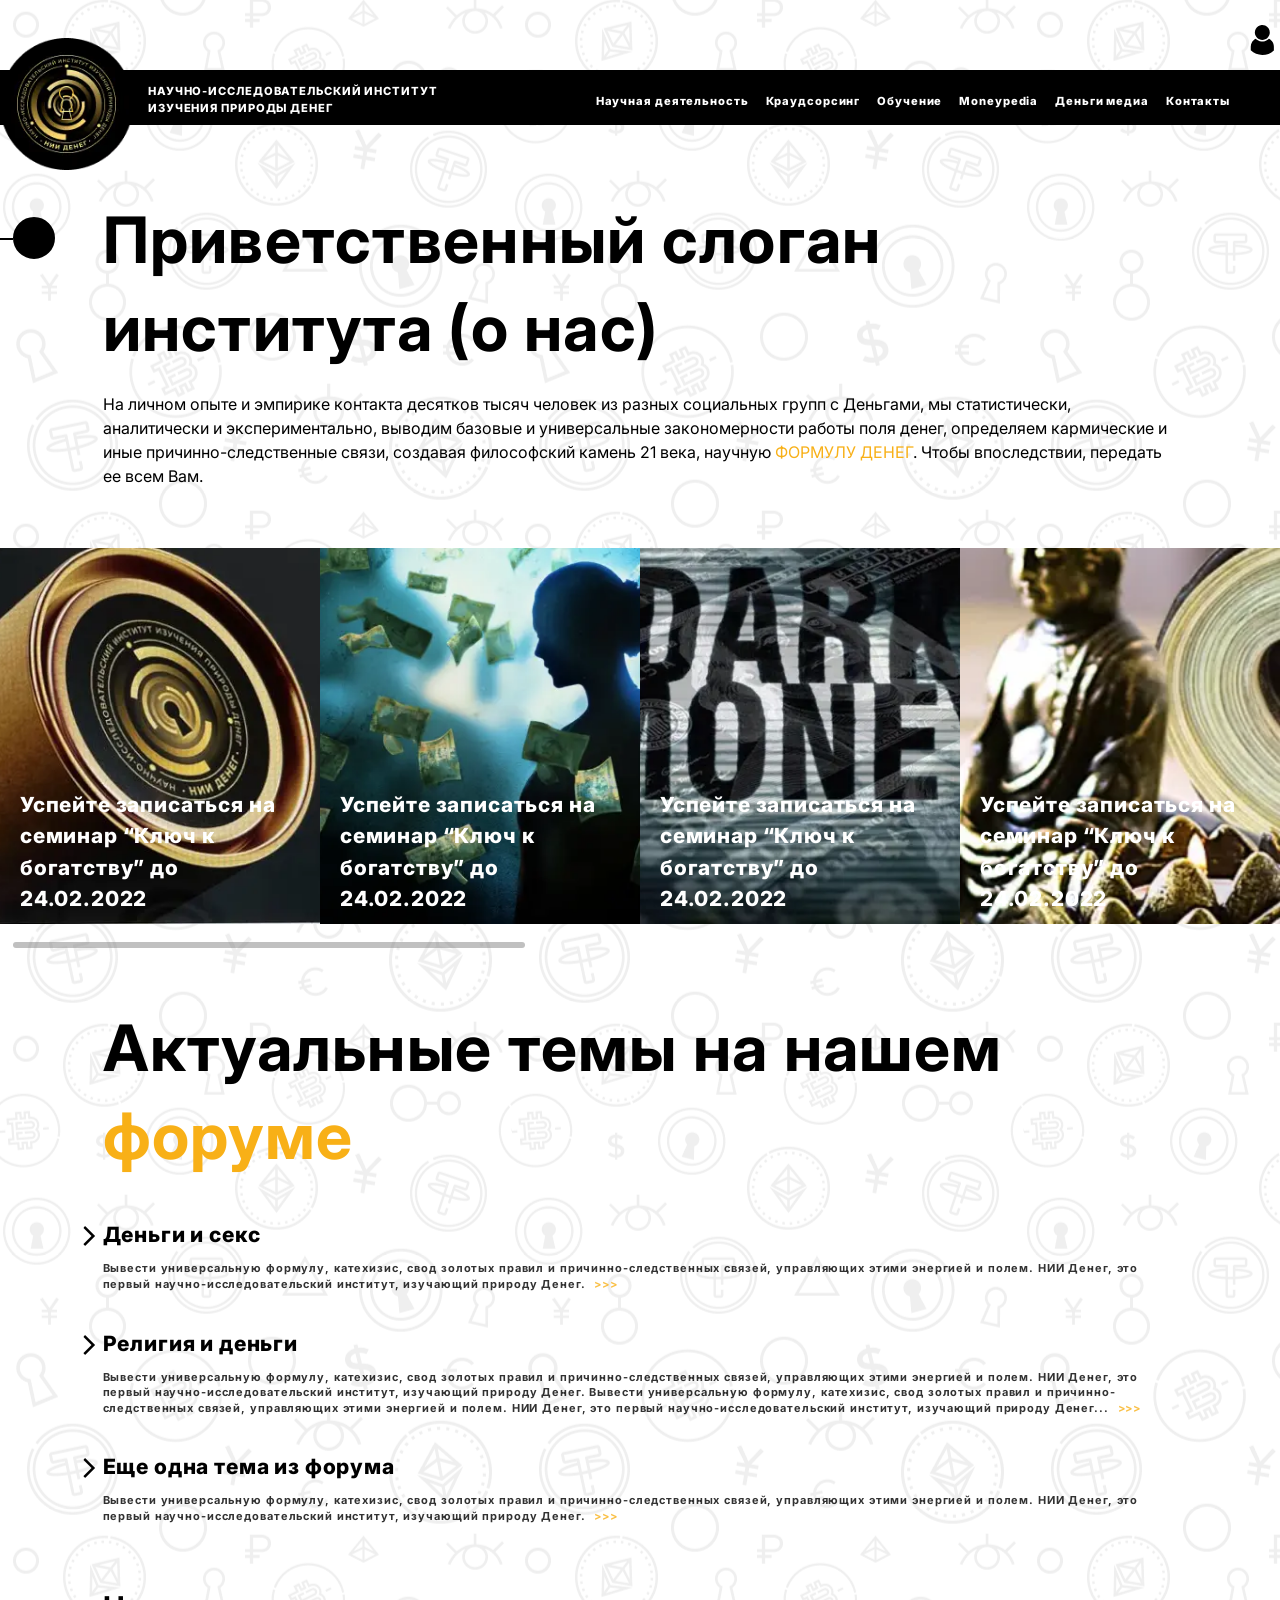
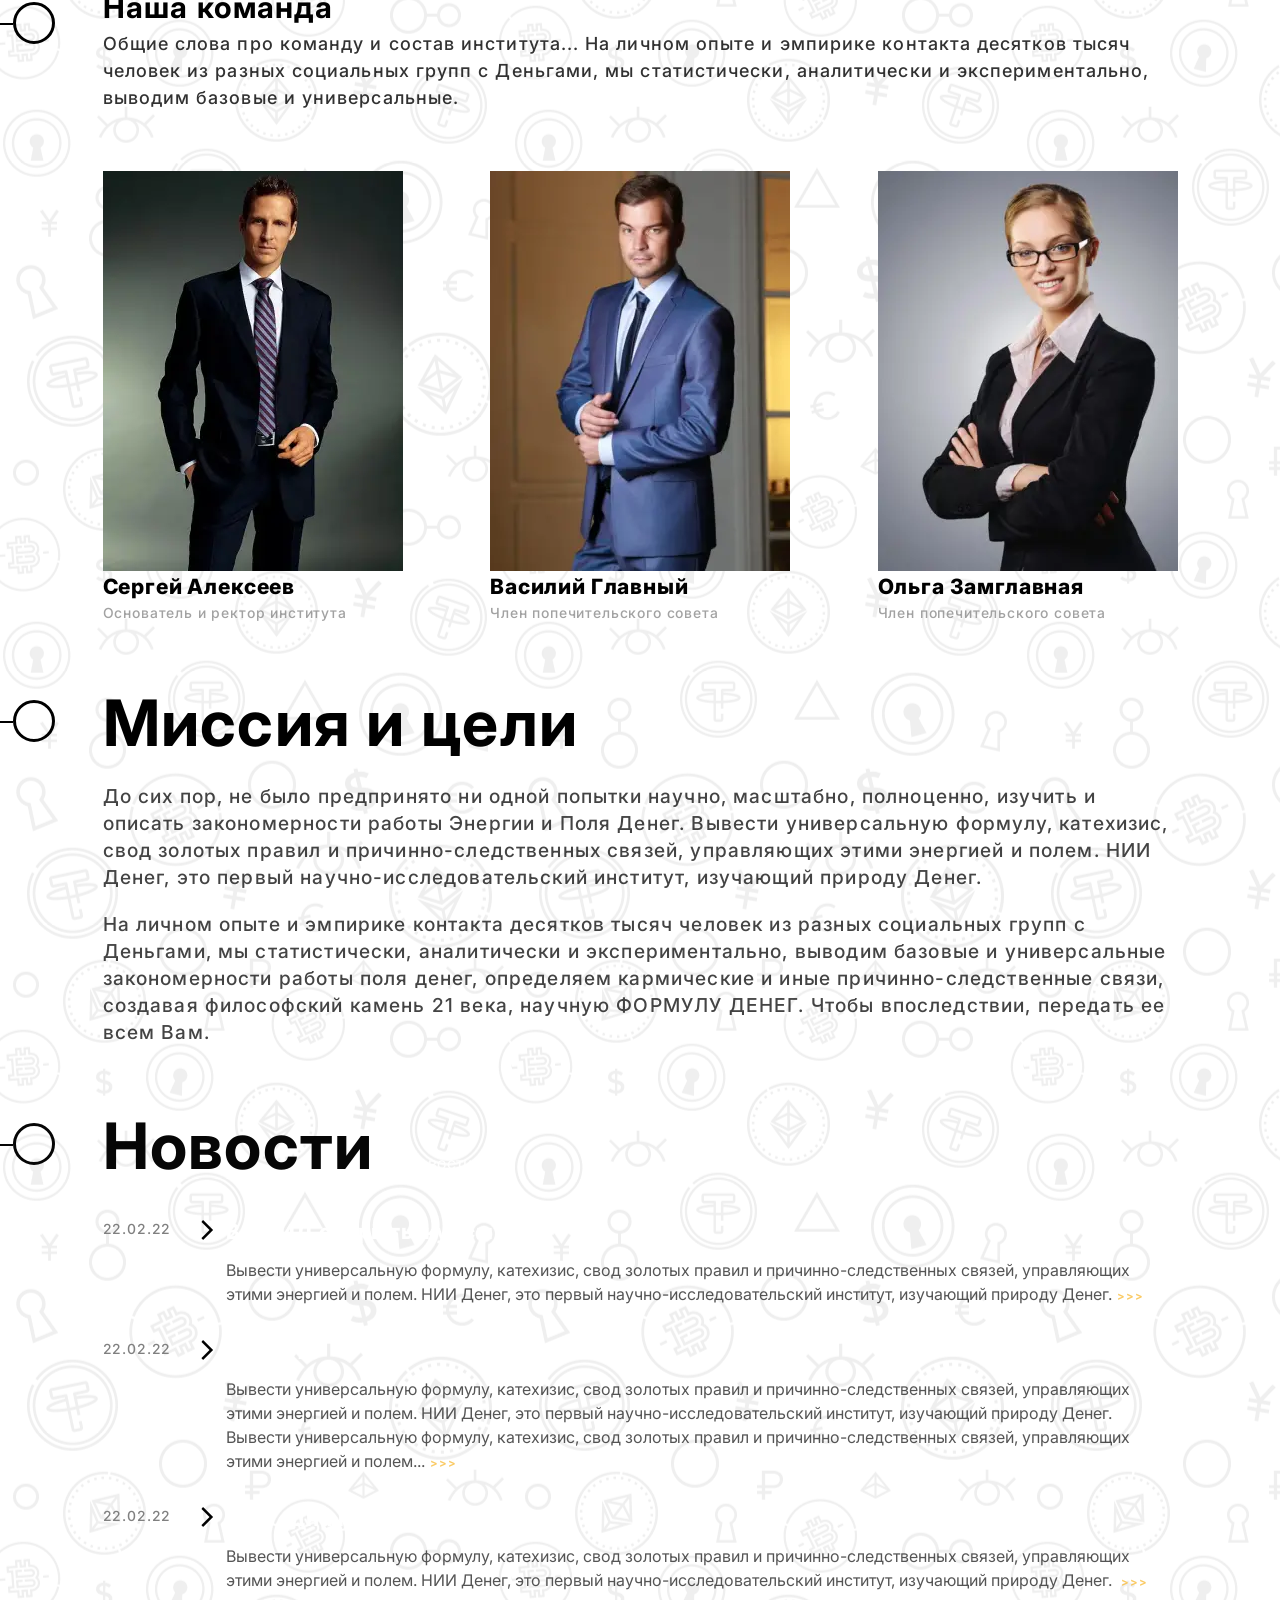
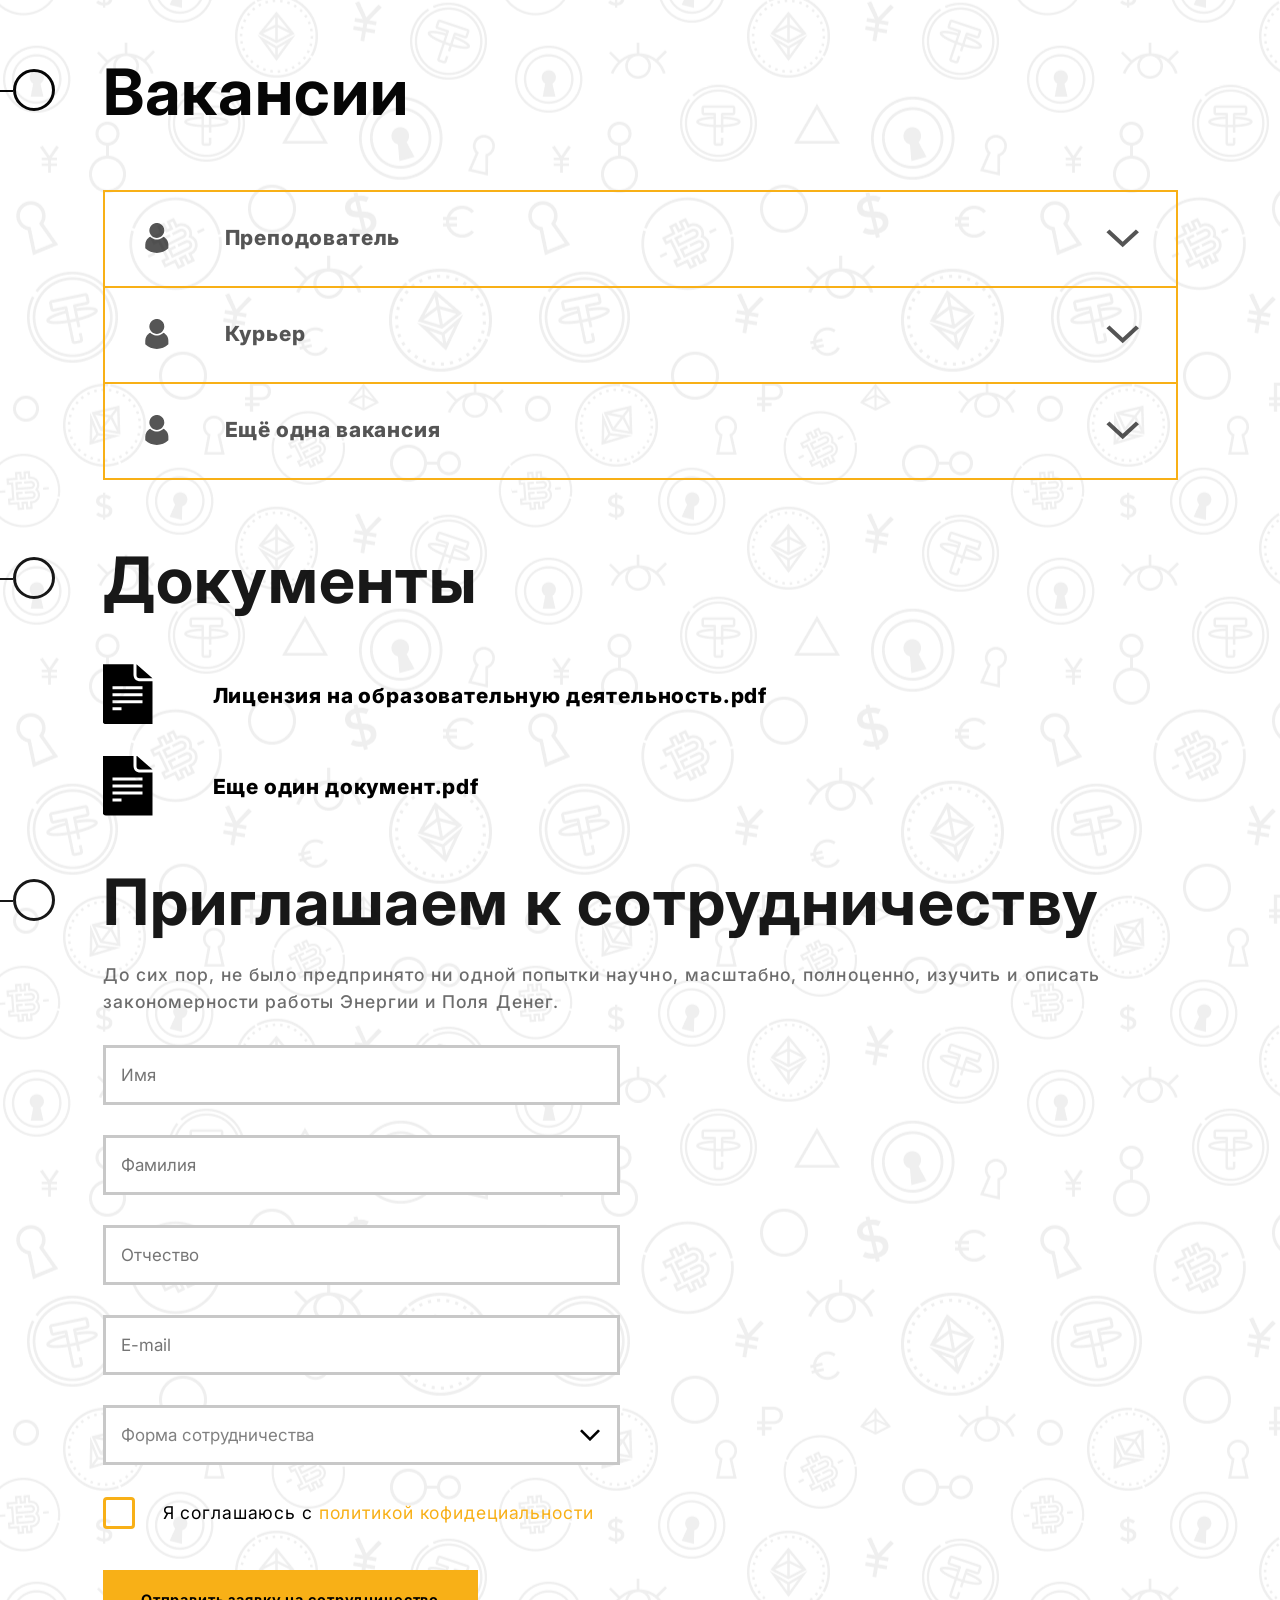
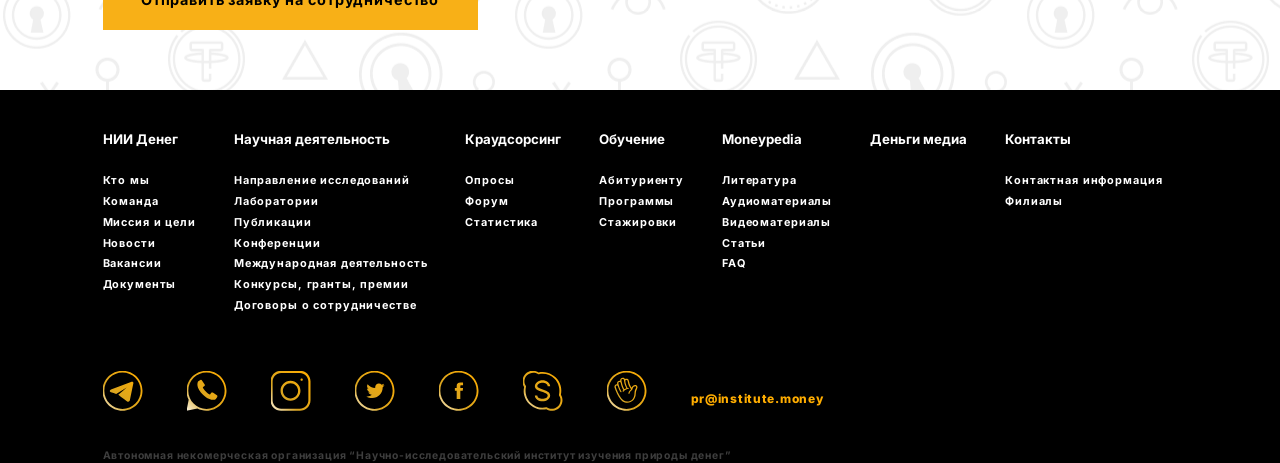
==== commit 8e4e5af1: "Add files via upload" ====
--- a/index.html
+++ b/index.html
@@ -1,577 +1,598 @@
-<!DOCTYPE html>
-<html lang="en">
-	<head>
-	<meta charset="UTF-8">
-	<meta http-equiv="X-UA-Compatible" content="IE=edge">
-	<meta name="viewport" content="width=device-width, initial-scale=1.0">
-	<link rel="stylesheet" href="css/style.min.css?_v=20220220193552">
-	<link rel="preconnect" href="https://fonts.googleapis.com">
-	<link rel="preconnect" href="https://fonts.gstatic.com" crossorigin>
-	<link href="https://fonts.googleapis.com/css2?family=Inter:wght@400;500;700;800&display=swap&_v=20220220193552" rel="stylesheet">	 
-	<title>Научно иследовательский институт изучения природы денег</title>
-</head>
-	<body>
-		<span class="background" id="bg"></span>
-		<header>
-    <div class="wrapper">
-        <div class="mainmenu">
-            <div class="menu-nav">
-                <div class="logo">
-                    <span class="logo-itm"><a href="#"><picture><source srcset="../img/Logo.webp" type="image/webp"><img src="../img/Logo.png" alt=""></picture></a></span>
-                    <span class="logo-mini"><a href="#"></a><picture><source srcset="../img/logo-min.webp" type="image/webp"><img src="../img/logo-min.png" alt=""></picture></span>
-                </div>
-
-                <div class="slogan">
-                    <span class="slogan-text">НАУЧНО-ИССЛЕДОВАТЕЛЬСКИЙ ИНСТИТУТ
-                        ИЗУЧЕНИЯ ПРИРОДЫ ДЕНЕГ</span>
-                </div>
-                <nav class="navigation">
-                    <span class="burger"></span>
-                    <ul class="menu-link">
-                        <li><a href="#">   Научная деятельность </a></li>
-                        <li><a href="#">    Краудсорсинг</a></li>
-                        <li><a href="#">    Обучение</a></li>
-                        <li><a href="#">    Moneypedia</a></li>
-                        <li><a href="#">    Деньги медиа</a></li>
-                        <li><a href="#">    Контакты</a></li>
-                    </ul>
-                </nav>
-                <div class="cabinet">
-                    <a href="#"></a>
-                </div>
-                
-            </div>
-        </div>
-    </div>
-    
-</header>
-		<main>
-			
-			<div class="wraper">
-				<!-- Block title -->
-
-				<section class="title wrap">
-					<article class="title_h1">
-						<h2 class="dots">Приветственный слоган
-							института <span class="h1_min">(о  нас)</span>
-						</h1>
-						<p>На личном опыте и эмпирике контакта десятков тысяч человек из разных социальных групп с Деньгами, мы статистически, аналитически и экспериментально, выводим базовые и универсальные закономерности работы поля денег, определяем кармические и иные причинно-следственные связи, создавая философский камень 21 века, научную <span class="orange">ФОРМУЛУ ДЕНЕГ</span>. Чтобы впоследствии, передать ее всем Вам.
-						</p>	
-					</article>
-				</section>
-				<!-- Block slider -->
-				<section class="slider">
-					
-					<div class="swiper">
-						<div class="swiper-wrapper">
-							<div class="swiper-slide">
-								<div class="slide1 slide-link">
-									<a href="#">Успейте записаться на семинар “Ключ к богатству”  до 24.02.2022</a>
-								</div>
-							</div>
-							<div class="swiper-slide">
-								<div class="slide2 slide-link">
-									<a href="#">Успейте записаться на семинар “Ключ к богатству”  до 24.02.2022</a>
-								</div>
-							</div>
-							<div class="swiper-slide">
-								<div class="slide3 slide-link">
-									<a href="#">Успейте записаться на семинар “Ключ к богатству”  до 24.02.2022</a>
-								</div>
-							</div>
-							<div class="swiper-slide">
-								<div class="slide4 slide-link">
-									<a href="#">Успейте записаться на семинар “Ключ к богатству”  до 24.02.2022</a>
-								</div>
-							</div>
-							<div class="swiper-slide">
-								<div class="slide5 slide-link">
-									<a href="#">Успейте записаться на семинар “Ключ к богатству”  до 24.02.2022</a>
-								</div>
-							</div>
-							<div class="swiper-slide">
-								<div class="slide5 slide-link">
-									<a href="#">Успейте записаться на семинар “Ключ к богатству”  до 24.02.2022</a>
-								</div>
-							</div>
-						</div>
-						<div class="swiper-scrollbar"></div>
-						</div>
-					</div>
-
-				</section>
-
-				<!-- Block actual news -->
-
-				<section class="actual wrap">
-					<h2>Актуальные темы на нашем <a href="#" class="orange">форуме</a></h2>
-					<div class="actual_article">
-						<a href="#"><h3>Деньги и секс</h3></a>
-						<p>Вывести универсальную формулу, катехизис, свод золотых правил и причинно-следственных связей, управляющих этими энергией и полем. НИИ Денег, это первый научно-исследовательский институт, изучающий природу Денег. <a href="#"	class="orange pointer">>>></a></p>
-					</div>
-					<div class="actual_article">
-						<a href="#"><h3>Религия и деньги</h3></a>
-						<p>Вывести универсальную формулу, катехизис, свод золотых правил и причинно-следственных связей, управляющих этими энергией и полем. НИИ Денег, это первый научно-исследовательский институт, изучающий природу Денег. Вывести универсальную формулу, катехизис, свод золотых правил и причинно-следственных связей, управляющих этими энергией и полем. НИИ Денег, это первый научно-исследовательский институт, изучающий природу Денег... <a href="#" class="orange pointer">>>></a></p>
-					</div>
-					<div class="actual_article">
-						<a href="#"><h3>Еще одна тема из форума</h3></a>
-						<p>Вывести универсальную формулу, катехизис, свод золотых правил и причинно-следственных связей, управляющих этими энергией и полем. НИИ Денег, это первый научно-исследовательский институт, изучающий природу Денег. <a href="#" class="orange pointer">>>></a></p>
-					</div>
-
-
-				</section>
-
-				<!-- Block actual news -->
-				<section class="our-comand wrap">
-					<div class="actual_title">
-						<h2 class="dots">Наша команда</h2>
-					</div>
-					<p>Общие слова про команду и состав института... На личном опыте и эмпирике контакта десятков тысяч человек из разных социальных групп с Деньгами, мы статистически, аналитически и экспериментально, выводим базовые и универсальные.
-					</p>
-
-					<div class="gallery">
-						<div class="gallery-item_1 gallery-item">
-							<picture><source srcset="./img/photo_1.webp" type="image/webp"><img src="./img/photo_1.jpg" alt=""></picture>
-							<h3>Сергей Алексеев</h3>
-							<p>Основатель и ректор института</p>
-						</div>
-						<div class="gallery-item_2 gallery-item">
-							<picture><source srcset="./img/photo_2.webp" type="image/webp"><img src="./img/photo_2.jpg" alt=""></picture>
-							<h3>Василий Главный</h3>
-							<p>Член попечительского совета</p>
-						</div>
-						<div class="gallery-item_3 gallery-item">
-							<picture><source srcset="./img/photo_3.webp" type="image/webp"><img src="./img/photo_3.jpg" alt=""></picture>
-							<h3>Ольга Замглавная</h3>
-							<p>Член попечительского совета</p>
-						</div>
-
-					</div>
-
-				</section>
-
-				<!-- Block our mission -->
-
-				<section class="our-mission wrap">
-					<h2 class="dots">Миссия и цели</h2>
-					<article>
-						<p>До сих пор, не было предпринято ни одной попытки научно, масштабно, полноценно, изучить и описать закономерности работы Энергии и Поля Денег. Вывести универсальную формулу, катехизис, свод золотых правил и причинно-следственных связей, управляющих этими энергией и полем. НИИ Денег, это первый научно-исследовательский институт, изучающий природу Денег.</p>
-
-							<p>На личном опыте и эмпирике контакта десятков тысяч человек из разных социальных групп с Деньгами, мы статистически, аналитически и экспериментально, выводим базовые и универсальные закономерности работы поля денег, определяем кармические и иные причинно-следственные связи, создавая философский камень 21 века, научную ФОРМУЛУ ДЕНЕГ. Чтобы впоследствии, передать ее всем Вам.</p>
-					</article>
-
-				</section>
-
-				<!-- Block news -->
-
-				<section class="news wrap">
-					<h2 class="dots">Новости</h2>
-					<a href="#" target="blank">Все новости</a>
-					<div class="news-items">
-						<div class="new_item">
-							<div class="news_date">
-								<span>22.02.22</span>
-							</div>
-							<div class="news_post">
-								<h3><a href="#">В НИИД открыты курсы</a></h3>
-								<p>Вывести универсальную формулу, катехизис, свод золотых правил и причинно-следственных связей, управляющих этими энергией и полем. НИИ Денег, это первый научно-исследовательский институт, изучающий природу Денег.<a href="#" class="orange pointer">>>></a></p>
-
-							</div>
-						</div>
-						<div class="new_item">
-							<div class="news_date">
-								<span>22.02.22</span>
-							</div>
-							<div class="news_post">
-								<h3><a href="#">Новость</a></h3>
-								<p>Вывести универсальную формулу, катехизис, свод золотых правил и причинно-следственных связей, управляющих этими энергией и полем. НИИ Денег, это первый научно-исследовательский институт, изучающий природу Денег. Вывести универсальную формулу, катехизис, свод золотых правил и причинно-следственных связей, управляющих этими энергией и полем...<a href="#" class="orange pointer">>>></a></p>
-
-							</div>
-						</div>
-						<div class="new_item">
-							<div class="news_date">
-								<span>22.02.22</span>
-							</div>
-							<div class="news_post">
-								<h3><a href="#">Ещё одна новость</a></h3>
-								<p>Вывести универсальную формулу, катехизис, свод золотых правил и причинно-следственных связей, управляющих этими энергией и полем. НИИ Денег, это первый научно-исследовательский институт, изучающий природу Денег. <a href="#" class="orange pointer">>>></a></p>
-
-							</div>
-						</div>
-					</div>
-
-				</section>
-
-				<!-- Block vacation -->
-				<section class="vacation  wrap">
-					<h2 class="dots">
-						Вакансии
-					</h2>
-					<div class="tabs">
-						<div class="tab-title" id="tab1">
-							<div class="tab-title_flex">
-								<p>Преподователь</p>
-							</div>
-							<div class="tab-text">
-								<h4>Обязанности</h4>
-								<ul>
-									<li>Применение промышленного вентиляционного, климатического, холодильного оборудования в проектах.
-									<li>Работа с проектными организациями.</li>
-									<li>Поддержка и развитие клиентской базы по проектным институтам СЗФО.</li>
-								</ul>
-								<h4>Требования</h4>
-								<ul>
-									<li>Опыт работы связанный с промышленным оборудованием для систем холодоснабжения, вентиляции, от 2 лет.</li>
-								</ul>
-								<h4>Условия</h4>
-
-								<ul>
-									<li>График работы 5/2,10:00-18:00.</li>
-									<li>Оформление по ТК РФ.</li>
-								</ul>
-
-								<div class="tabs-phone"><span>Контакты для отклика:</span>
-									<span class="orange">pr@institute.money</span>
-								</div>
-
-								<button class="ancet-btn">Заполнить анкету соискателя</button>
-
-							</div>
-						</div>
-						<div class="tab-title" id="tab2">
-							<div class="tab-title_flex">
-								<p>Курьер</p>
-							</div>
-							<div class="tab-text">
-								<h4>Обязанности</h4>
-								<ul>
-									<li>Применение промышленного вентиляционного, климатического, холодильного оборудования в проектах.
-									<li>Работа с проектными организациями.</li>
-									<li>Поддержка и развитие клиентской базы по проектным институтам СЗФО.</li>
-								</ul>
-								<h4>Требования</h4>
-								<ul>
-									<li>Опыт работы связанный с промышленным оборудованием для систем холодоснабжения, вентиляции, от 2 лет.</li>
-								</ul>
-								<h4>Условия</h4>
-
-								<ul>
-									<li>График работы 5/2,10:00-18:00.</li>
-									<li>Оформление по ТК РФ.</li>
-								</ul>
-
-								<p class="tabs-phone"><span>Контакты для отклика:</span> <span class="orange">pr@institute.money</span> </p>
-
-								<button class="ancet-btn">Заполнить анкету соискателя</button>
-
-							</div>
-						</div>
-						<div class="tab-title" id="tab3">
-							<div class="tab-title_flex">
-								<p>Ещё одна вакансия</p>
-							</div>
-							<div class="tab-text">
-								<h4>Обязанности</h4>
-								<ul>
-									<li>Применение промышленного вентиляционного, климатического, холодильного оборудования в проектах.
-									<li>Работа с проектными организациями.</li>
-									<li>Поддержка и развитие клиентской базы по проектным институтам СЗФО.</li>
-								</ul>
-								<h4>Требования</h4>
-								<ul>
-									<li>Опыт работы связанный с промышленным оборудованием для систем холодоснабжения, вентиляции, от 2 лет.</li>
-								</ul>
-								<h4>Условия</h4>
-
-								<ul>
-									<li>График работы 5/2,10:00-18:00.</li>
-									<li>Оформление по ТК РФ.</li>
-								</ul>
-
-								<p class="tabs-phone"><span>Контакты для отклика:</span> <span class="orange">pr@institute.money</span> </p>
-
-								<button class="ancet-btn ">Заполнить анкету соискателя</button>
-
-							</div>
-						</div>
-					</div>
-
-				</section>
-
-				<!-- Block Docs -->
-				<section class="docs wrap">
-					<h2 class="dots">Документы</h2>
-					<a href="" target="blank">Лицензия на образовательную деятельность.pdf</a>
-					<a href="" target="blank">Еще один документ.pdf</a>
-				</section>
-
-				<!-- Block coop -->
-				<section class="cooperation wrap">
-					<h2 class="dots">Приглашаем к сотрудничеству</h2>
-					<p>До сих пор, не было предпринято ни одной попытки научно, масштабно, полноценно, изучить и описать закономерности работы Энергии и Поля Денег.</p>
-					<form action="submit">
-						<input name="name"  type="text" placeholder="Имя" required>
-						<input name="secondName"  type="text" placeholder="Фамилия" required>
-						<input name="thirdName"  type="text" placeholder="Отчество" required>
-						<input name="mail"  type="email" placeholder="E-mail" required>
-						<div class="select">
-							<select name="formCoop"  type="Имя" value="Форма сотрудничества">
-								<option value="Форма сотрудничества">Форма сотрудничества</option>
-								<option value="Форма сотрудничества">Франшиза</option>
-								<option value="Форма сотрудничества">Кооперация</option>
-							</select>
-						</div>
-						<div class="politic">
-							<input type="checkbox" class="check-box" id="check_box">
-							<label for="check_box"></label>
-							<span>Я соглашаюсь с <a href="#" target="blank" class="orange">политикой кофидециальности</a></span>
-						</div>
-						<button class="coop-btn" type="submit">
-							Отправить заявку на сотрудничество
-						</button>
-
-					</form>
-				</section>
-
-
-
-
-
-
-			</div>
-
-
-
-
-		</main>
-		<footer>
-    <div class="footer-container">
-        <!-- Links -->
-        <div class="footer-links wrap">
-            <div class="nii-deneg link-margin">
-                <h5>НИИ Денег</h5>
-                <ul>
-                    <li><a href="#">Кто мы</a></li>
-                    <li><a href="#">Команда</a></li>
-                    <li><a href="#">Миссия и цели</a></li>
-                    <li><a href="#">Новости</a></li>
-                    <li><a href="#">Вакансии</a></li>
-                    <li><a href="#">Документы</a></li>
-                </ul>
-            </div>
-            <div class="since-work link-margin">
-                <h5>Научная деятельность</h5>
-                <ul>
-                    <li><a href="#">Направление исследований</a></li>
-                    <li><a href="#">Лаборатории</a></li>
-                    <li><a href="#">Публикации</a></li>
-                    <li><a href="#">Конференции</a></li>
-                    <li><a href="#">Международная деятельность</a></li>
-                    <li><a href="#">Конкурсы, гранты, премии</a></li>
-                    <li><a href="#">Договоры о сотрудничестве</a></li>
-                </ul>
-            </div>
-            <div class="kraudsors link-margin">
-                <h5>Краудсорсинг</h5>
-                <ul>
-                    <li><a href="#">Опросы</a></li>
-                    <li><a href="#">Форум</a></li>
-                    <li><a href="#">Статистика</a></li>
-                </ul>
-            </div>
-            <div class="learning link-margin">
-                <h5>Обучение</h5>
-                <ul>
-                    <li><a href="#">Абитуриенту</a></li>
-                    <li><a href="#">Программы</a></li>
-                    <li><a href="#">Стажировки</a></li>
-                </ul>
-            </div>
-            <div class="moneypedia link-margin">
-                <h5>Moneypedia</h5>
-                <ul>
-                    <li><a href="#">Литература</a></li>
-                    <li><a href="#">Аудиоматериалы</a></li>
-                    <li><a href="#">Видеоматериалы</a></li>
-                    <li><a href="#">Статьи</a></li>
-                    <li><a href="#">FAQ</a></li>
-                </ul>
-            </div>
-            <div class="money-media link-margin">
-                <h5>Деньги медиа</h5>
-            </div>
-            <div class="footer-contacts link-margin">
-                <h5>Контакты</h5>
-                <ul>
-                    <li><a href="#">Контактная информация</a></li>
-                    <li><a href="#">Филиалы</a></li>
-                </ul>
-            </div>
-
-        </div>
-
-        <!-- Block news -->
-
-        <div class="socials wrap">
-            <div class="social_links social_links__margin">
-                <a href="https://t.me/Money_Research_Institute" target="blank"><span style="clip-path: url(#tg);"></span></a>
-                <a href="https://wa.me/74951815550" target="blank"><span style="clip-path: url(#wa);"></span></a>
-                <a href="https://instagram.com/institute_money/" target="blank"><span style="clip-path: url(#in);"></span></a>
-                <a href="https://twitter.com/institute_money" target="blank"><span style="clip-path: url(#tw);"></span></a>
-                <a href="https://facebook.com/insitute.money/" target="blank"><span style="clip-path: url(#fb);"></span></a>
-                <a href="https://join.skype.com/invite/Dv17wz30mRoO" target="blank"><span style="clip-path: url(#sk);"></span></a>
-                <a href="https://clubhouse.com/@money.institute" target="blank"><span style="clip-path: url(#ch);"></span></a>
-                <div class="niidmail">
-                    <a href="#">pr@institute.money</a>
-                </div>
-            </div>
-            
-        </div>
-
-        <!--copyright-->
-        <div class="copyright wrap">
-            <p>Автономная некомерческая организация “Научно-исследовательский институт изучения природы денег”</p>
-        </div>
-
-        
-
-        
-        
-
-
-    </div>
-    <div class="svgs">
-             
-    <svg width="40" height="40" viewBpx="0 0 40 40" fill="none" xmlns="http://www.w3.org/2000/svg">
-        <clipPath id="tg">
-            <path d="M20 0C8.9543 0 0 8.9543 0 20C0 31.0457 8.9543 40 20 40C31.0457 40 40 31.0457 40 20C40 8.9543 31.0457 0 20 0ZM20 38.1818C9.95844 38.1818 1.8182 30.0416 1.8182 20C1.8182 9.95844 9.95844 1.8182 20 1.8182C30.0416 1.8182 38.1818 9.95844 38.1818 20C38.1818 30.0416 30.0416 38.1818 20 38.1818Z" fill="url(#paint0_linear_641_350)"></path>
-            <path d="M20 0C8.9543 0 0 8.9543 0 20C0 31.0457 8.9543 40 20 40C31.0457 40 40 31.0457 40 20C40 8.9543 31.0457 0 20 0ZM20 38.1818C9.95844 38.1818 1.8182 30.0416 1.8182 20C1.8182 9.95844 9.95844 1.8182 20 1.8182C30.0416 1.8182 38.1818 9.95844 38.1818 20C38.1818 30.0416 30.0416 38.1818 20 38.1818Z" fill="url(#paint1_radial_641_350)" fill-opacity="0.8"></path>
-            <path d="M20 0C8.9543 0 0 8.9543 0 20C0 31.0457 8.9543 40 20 40C31.0457 40 40 31.0457 40 20C40 8.9543 31.0457 0 20 0ZM20 38.1818C9.95844 38.1818 1.8182 30.0416 1.8182 20C1.8182 9.95844 9.95844 1.8182 20 1.8182C30.0416 1.8182 38.1818 9.95844 38.1818 20C38.1818 30.0416 30.0416 38.1818 20 38.1818Z" fill="#FFAD00" fill-opacity="0.45"></path>
-            <path d="M20 0C8.9543 0 0 8.9543 0 20C0 31.0457 8.9543 40 20 40C31.0457 40 40 31.0457 40 20C40 8.9543 31.0457 0 20 0ZM20 38.1818C9.95844 38.1818 1.8182 30.0416 1.8182 20C1.8182 9.95844 9.95844 1.8182 20 1.8182C30.0416 1.8182 38.1818 9.95844 38.1818 20C38.1818 30.0416 30.0416 38.1818 20 38.1818Z" fill="url(#paint2_radial_641_350)" fill-opacity="0.8"></path>
-            <path d="M24.688 30.6939C26.5913 31.5004 27.3009 29.7802 27.3028 29.7756L30.9091 12.1719C30.9091 10.2496 28.6826 11.072 28.4908 11.1511L8.49572 18.7715C6.77936 19.403 6.95483 21.0617 8.48997 21.5405C10.2111 22.1077 11.9352 22.6674 13.6582 23.2309L24.1884 16.7356C21.3849 19.1877 18.5794 21.6371 15.7739 24.0864L15.7735 24.0868C17.2137 25.1579 23.6534 30.2543 24.688 30.6939Z" fill="url(#paint3_linear_641_350)"></path>
-            <path d="M24.688 30.6939C26.5913 31.5004 27.3009 29.7802 27.3028 29.7756L30.9091 12.1719C30.9091 10.2496 28.6826 11.072 28.4908 11.1511L8.49572 18.7715C6.77936 19.403 6.95483 21.0617 8.48997 21.5405C10.2111 22.1077 11.9352 22.6674 13.6582 23.2309L24.1884 16.7356C21.3849 19.1877 18.5794 21.6371 15.7739 24.0864L15.7735 24.0868C17.2137 25.1579 23.6534 30.2543 24.688 30.6939Z" fill="url(#paint4_radial_641_350)" fill-opacity="0.8"></path>
-            <path d="M24.688 30.6939C26.5913 31.5004 27.3009 29.7802 27.3028 29.7756L30.9091 12.1719C30.9091 10.2496 28.6826 11.072 28.4908 11.1511L8.49572 18.7715C6.77936 19.403 6.95483 21.0617 8.48997 21.5405C10.2111 22.1077 11.9352 22.6674 13.6582 23.2309L24.1884 16.7356C21.3849 19.1877 18.5794 21.6371 15.7739 24.0864L15.7735 24.0868C17.2137 25.1579 23.6534 30.2543 24.688 30.6939Z" fill="#FFAD00" fill-opacity="0.45"></path>
-            <path d="M24.688 30.6939C26.5913 31.5004 27.3009 29.7802 27.3028 29.7756L30.9091 12.1719C30.9091 10.2496 28.6826 11.072 28.4908 11.1511L8.49572 18.7715C6.77936 19.403 6.95483 21.0617 8.48997 21.5405C10.2111 22.1077 11.9352 22.6674 13.6582 23.2309L24.1884 16.7356C21.3849 19.1877 18.5794 21.6371 15.7739 24.0864L15.7735 24.0868C17.2137 25.1579 23.6534 30.2543 24.688 30.6939Z" fill="url(#paint5_radial_641_350)" fill-opacity="0.8"></path>
-        </clipPath>
-    </svg>
-
-    <svg width="40" height="40" viewBpx="0 0 40 40" fill="none" xmlns="http://www.w3.org/2000/svg">
-        <clipPath id="in">
-            <path d="M20.0003 10.042C14.5093 10.042 10.042 14.5092 10.042 20.0001C10.042 25.4911 14.5093 29.9583 20.0003 29.9583C25.4914 29.9583 29.9587 25.4911 29.9587 20.0001C29.9587 14.5092 25.4914 10.042 20.0003 10.042ZM20.0003 27.6145C15.8017 27.6145 12.3857 24.1987 12.3857 20.0001C12.3857 15.8015 15.8017 12.3857 20.0003 12.3857C24.1991 12.3857 27.615 15.8015 27.615 20.0001C27.615 24.1987 24.1991 27.6145 20.0003 27.6145Z" fill="url(#paint0_linear_641_360)"></path>
-            <path d="M20.0003 10.042C14.5093 10.042 10.042 14.5092 10.042 20.0001C10.042 25.4911 14.5093 29.9583 20.0003 29.9583C25.4914 29.9583 29.9587 25.4911 29.9587 20.0001C29.9587 14.5092 25.4914 10.042 20.0003 10.042ZM20.0003 27.6145C15.8017 27.6145 12.3857 24.1987 12.3857 20.0001C12.3857 15.8015 15.8017 12.3857 20.0003 12.3857C24.1991 12.3857 27.615 15.8015 27.615 20.0001C27.615 24.1987 24.1991 27.6145 20.0003 27.6145Z" fill="url(#paint1_radial_641_360)" fill-opacity="0.8"></path>
-            <path d="M20.0003 10.042C14.5093 10.042 10.042 14.5092 10.042 20.0001C10.042 25.4911 14.5093 29.9583 20.0003 29.9583C25.4914 29.9583 29.9587 25.4911 29.9587 20.0001C29.9587 14.5092 25.4914 10.042 20.0003 10.042ZM20.0003 27.6145C15.8017 27.6145 12.3857 24.1987 12.3857 20.0001C12.3857 15.8015 15.8017 12.3857 20.0003 12.3857C24.1991 12.3857 27.615 15.8015 27.615 20.0001C27.615 24.1987 24.1991 27.6145 20.0003 27.6145Z" fill="#FFAD00" fill-opacity="0.45"></path>
-            <path d="M20.0003 10.042C14.5093 10.042 10.042 14.5092 10.042 20.0001C10.042 25.4911 14.5093 29.9583 20.0003 29.9583C25.4914 29.9583 29.9587 25.4911 29.9587 20.0001C29.9587 14.5092 25.4914 10.042 20.0003 10.042ZM20.0003 27.6145C15.8017 27.6145 12.3857 24.1987 12.3857 20.0001C12.3857 15.8015 15.8017 12.3857 20.0003 12.3857C24.1991 12.3857 27.615 15.8015 27.615 20.0001C27.615 24.1987 24.1991 27.6145 20.0003 27.6145Z" fill="url(#paint2_radial_641_360)" fill-opacity="0.8"></path>
-            <path d="M29.4141 0H10.5859C4.74883 0 0 4.74883 0 10.5859V29.4141C0 35.2512 4.74883 40 10.5859 40H29.4141C35.2512 40 40 35.2512 40 29.4141V10.5859C40 4.74883 35.2512 0 29.4141 0ZM37.8667 29.4141C37.8667 33.9588 33.9588 37.8667 29.4141 37.8667H10.5859C6.04117 37.8667 2.13333 33.9588 2.13333 29.4141V10.5859C2.13333 6.04117 6.04117 2.13333 10.5859 2.13333H29.4141C33.9588 2.13333 37.8667 6.04117 37.8667 10.5859V29.4141Z" fill="url(#paint3_linear_641_360)"></path>
-            <path d="M29.4141 0H10.5859C4.74883 0 0 4.74883 0 10.5859V29.4141C0 35.2512 4.74883 40 10.5859 40H29.4141C35.2512 40 40 35.2512 40 29.4141V10.5859C40 4.74883 35.2512 0 29.4141 0ZM37.8667 29.4141C37.8667 33.9588 33.9588 37.8667 29.4141 37.8667H10.5859C6.04117 37.8667 2.13333 33.9588 2.13333 29.4141V10.5859C2.13333 6.04117 6.04117 2.13333 10.5859 2.13333H29.4141C33.9588 2.13333 37.8667 6.04117 37.8667 10.5859V29.4141Z" fill="url(#paint4_radial_641_360)" fill-opacity="0.8"></path>
-            <path d="M29.4141 0H10.5859C4.74883 0 0 4.74883 0 10.5859V29.4141C0 35.2512 4.74883 40 10.5859 40H29.4141C35.2512 40 40 35.2512 40 29.4141V10.5859C40 4.74883 35.2512 0 29.4141 0ZM37.8667 29.4141C37.8667 33.9588 33.9588 37.8667 29.4141 37.8667H10.5859C6.04117 37.8667 2.13333 33.9588 2.13333 29.4141V10.5859C2.13333 6.04117 6.04117 2.13333 10.5859 2.13333H29.4141C33.9588 2.13333 37.8667 6.04117 37.8667 10.5859V29.4141Z" fill="#FFAD00" fill-opacity="0.45"></path>
-            <path d="M29.4141 0H10.5859C4.74883 0 0 4.74883 0 10.5859V29.4141C0 35.2512 4.74883 40 10.5859 40H29.4141C35.2512 40 40 35.2512 40 29.4141V10.5859C40 4.74883 35.2512 0 29.4141 0ZM37.8667 29.4141C37.8667 33.9588 33.9588 37.8667 29.4141 37.8667H10.5859C6.04117 37.8667 2.13333 33.9588 2.13333 29.4141V10.5859C2.13333 6.04117 6.04117 2.13333 10.5859 2.13333H29.4141C33.9588 2.13333 37.8667 6.04117 37.8667 10.5859V29.4141Z" fill="url(#paint5_radial_641_360)" fill-opacity="0.8"></path>
-            <path d="M31.1406 7.6875C30.832 7.6875 30.5305 7.8125 30.3125 8.03125C30.0937 8.24922 29.9688 8.55078 29.9688 8.85937C29.9688 9.16796 30.0938 9.47031 30.3125 9.68828C30.5305 9.90624 30.832 10.0312 31.1406 10.0312C31.4493 10.0312 31.7516 9.90624 31.9695 9.68828C32.1875 9.47031 32.3125 9.16796 32.3125 8.85937C32.3125 8.55156 32.1875 8.24922 31.9695 8.03125C31.7516 7.8125 31.4492 7.6875 31.1406 7.6875Z" fill="url(#paint6_linear_641_360)"></path>
-            <path d="M31.1406 7.6875C30.832 7.6875 30.5305 7.8125 30.3125 8.03125C30.0937 8.24922 29.9688 8.55078 29.9688 8.85937C29.9688 9.16796 30.0938 9.47031 30.3125 9.68828C30.5305 9.90624 30.832 10.0312 31.1406 10.0312C31.4493 10.0312 31.7516 9.90624 31.9695 9.68828C32.1875 9.47031 32.3125 9.16796 32.3125 8.85937C32.3125 8.55156 32.1875 8.24922 31.9695 8.03125C31.7516 7.8125 31.4492 7.6875 31.1406 7.6875Z" fill="url(#paint7_radial_641_360)" fill-opacity="0.8"></path>
-            <path d="M31.1406 7.6875C30.832 7.6875 30.5305 7.8125 30.3125 8.03125C30.0937 8.24922 29.9688 8.55078 29.9688 8.85937C29.9688 9.16796 30.0938 9.47031 30.3125 9.68828C30.5305 9.90624 30.832 10.0312 31.1406 10.0312C31.4493 10.0312 31.7516 9.90624 31.9695 9.68828C32.1875 9.47031 32.3125 9.16796 32.3125 8.85937C32.3125 8.55156 32.1875 8.24922 31.9695 8.03125C31.7516 7.8125 31.4492 7.6875 31.1406 7.6875Z" fill="#FFAD00" fill-opacity="0.45"></path>
-            <path d="M31.1406 7.6875C30.832 7.6875 30.5305 7.8125 30.3125 8.03125C30.0937 8.24922 29.9688 8.55078 29.9688 8.85937C29.9688 9.16796 30.0938 9.47031 30.3125 9.68828C30.5305 9.90624 30.832 10.0312 31.1406 10.0312C31.4493 10.0312 31.7516 9.90624 31.9695 9.68828C32.1875 9.47031 32.3125 9.16796 32.3125 8.85937C32.3125 8.55156 32.1875 8.24922 31.9695 8.03125C31.7516 7.8125 31.4492 7.6875 31.1406 7.6875Z" fill="url(#paint8_radial_641_360)" fill-opacity="0.8"></path>
-        </clipPath>
-    </svg>
-
-    <svg width="40" height="40" viewBpx="0 0 40 40" fill="none" xmlns="http://www.w3.org/2000/svg">
-        <clipPath id="tw">
-            <path d="M29.4999 13.0001C28.766 13.4349 27.9638 13.7423 27.1272 13.9091C26.4163 13.1635 25.4302 12.7427 24.3999 12.7455C22.3705 12.7302 20.7075 14.3526 20.6727 16.3818C20.6735 16.6635 20.7071 16.9442 20.7727 17.2182C17.7838 17.0771 14.9923 15.6847 13.0818 13.3819C12.755 13.9326 12.5793 14.5598 12.5727 15.2001C12.5728 16.4347 13.1993 17.5848 14.2364 18.2546C13.6441 18.2353 13.0647 18.0765 12.5454 17.7909C12.5454 17.7909 12.5454 17.7909 12.5454 17.8364C12.5395 19.6096 13.7953 21.1365 15.5364 21.4727C14.9875 21.6191 14.4128 21.6408 13.8546 21.5364C14.3565 23.0384 15.7528 24.0592 17.3364 24.0819C16.0181 25.107 14.3972 25.6665 12.7273 25.6728C12.4235 25.6725 12.1199 25.6543 11.8182 25.6183C13.529 26.7005 15.5121 27.2743 17.5364 27.2728C23.3093 27.3783 28.0747 22.7838 28.1802 17.0109C28.1813 16.9498 28.1819 16.8886 28.1819 16.8273C28.1819 16.6698 28.1819 16.5122 28.1819 16.3546C28.8944 15.8324 29.5098 15.1894 30.0001 14.4546C29.3176 14.7534 28.5946 14.9495 27.8546 15.0364C28.6328 14.5809 29.218 13.8567 29.4999 13.0001Z" fill="url(#paint0_linear_641_367)"></path>
-            <path d="M29.4999 13.0001C28.766 13.4349 27.9638 13.7423 27.1272 13.9091C26.4163 13.1635 25.4302 12.7427 24.3999 12.7455C22.3705 12.7302 20.7075 14.3526 20.6727 16.3818C20.6735 16.6635 20.7071 16.9442 20.7727 17.2182C17.7838 17.0771 14.9923 15.6847 13.0818 13.3819C12.755 13.9326 12.5793 14.5598 12.5727 15.2001C12.5728 16.4347 13.1993 17.5848 14.2364 18.2546C13.6441 18.2353 13.0647 18.0765 12.5454 17.7909C12.5454 17.7909 12.5454 17.7909 12.5454 17.8364C12.5395 19.6096 13.7953 21.1365 15.5364 21.4727C14.9875 21.6191 14.4128 21.6408 13.8546 21.5364C14.3565 23.0384 15.7528 24.0592 17.3364 24.0819C16.0181 25.107 14.3972 25.6665 12.7273 25.6728C12.4235 25.6725 12.1199 25.6543 11.8182 25.6183C13.529 26.7005 15.5121 27.2743 17.5364 27.2728C23.3093 27.3783 28.0747 22.7838 28.1802 17.0109C28.1813 16.9498 28.1819 16.8886 28.1819 16.8273C28.1819 16.6698 28.1819 16.5122 28.1819 16.3546C28.8944 15.8324 29.5098 15.1894 30.0001 14.4546C29.3176 14.7534 28.5946 14.9495 27.8546 15.0364C28.6328 14.5809 29.218 13.8567 29.4999 13.0001Z" fill="url(#paint1_radial_641_367)" fill-opacity="0.8"></path>
-            <path d="M29.4999 13.0001C28.766 13.4349 27.9638 13.7423 27.1272 13.9091C26.4163 13.1635 25.4302 12.7427 24.3999 12.7455C22.3705 12.7302 20.7075 14.3526 20.6727 16.3818C20.6735 16.6635 20.7071 16.9442 20.7727 17.2182C17.7838 17.0771 14.9923 15.6847 13.0818 13.3819C12.755 13.9326 12.5793 14.5598 12.5727 15.2001C12.5728 16.4347 13.1993 17.5848 14.2364 18.2546C13.6441 18.2353 13.0647 18.0765 12.5454 17.7909C12.5454 17.7909 12.5454 17.7909 12.5454 17.8364C12.5395 19.6096 13.7953 21.1365 15.5364 21.4727C14.9875 21.6191 14.4128 21.6408 13.8546 21.5364C14.3565 23.0384 15.7528 24.0592 17.3364 24.0819C16.0181 25.107 14.3972 25.6665 12.7273 25.6728C12.4235 25.6725 12.1199 25.6543 11.8182 25.6183C13.529 26.7005 15.5121 27.2743 17.5364 27.2728C23.3093 27.3783 28.0747 22.7838 28.1802 17.0109C28.1813 16.9498 28.1819 16.8886 28.1819 16.8273C28.1819 16.6698 28.1819 16.5122 28.1819 16.3546C28.8944 15.8324 29.5098 15.1894 30.0001 14.4546C29.3176 14.7534 28.5946 14.9495 27.8546 15.0364C28.6328 14.5809 29.218 13.8567 29.4999 13.0001Z" fill="#FFAD00" fill-opacity="0.45"></path>
-            <path d="M29.4999 13.0001C28.766 13.4349 27.9638 13.7423 27.1272 13.9091C26.4163 13.1635 25.4302 12.7427 24.3999 12.7455C22.3705 12.7302 20.7075 14.3526 20.6727 16.3818C20.6735 16.6635 20.7071 16.9442 20.7727 17.2182C17.7838 17.0771 14.9923 15.6847 13.0818 13.3819C12.755 13.9326 12.5793 14.5598 12.5727 15.2001C12.5728 16.4347 13.1993 17.5848 14.2364 18.2546C13.6441 18.2353 13.0647 18.0765 12.5454 17.7909C12.5454 17.7909 12.5454 17.7909 12.5454 17.8364C12.5395 19.6096 13.7953 21.1365 15.5364 21.4727C14.9875 21.6191 14.4128 21.6408 13.8546 21.5364C14.3565 23.0384 15.7528 24.0592 17.3364 24.0819C16.0181 25.107 14.3972 25.6665 12.7273 25.6728C12.4235 25.6725 12.1199 25.6543 11.8182 25.6183C13.529 26.7005 15.5121 27.2743 17.5364 27.2728C23.3093 27.3783 28.0747 22.7838 28.1802 17.0109C28.1813 16.9498 28.1819 16.8886 28.1819 16.8273C28.1819 16.6698 28.1819 16.5122 28.1819 16.3546C28.8944 15.8324 29.5098 15.1894 30.0001 14.4546C29.3176 14.7534 28.5946 14.9495 27.8546 15.0364C28.6328 14.5809 29.218 13.8567 29.4999 13.0001Z" fill="url(#paint2_radial_641_367)" fill-opacity="0.8"></path>
-            <path d="M20 0C8.9543 0 0 8.9543 0 20C0 31.0457 8.9543 40 20 40C31.0457 40 40 31.0457 40 20C40 8.9543 31.0457 0 20 0ZM20 38.1818C9.95844 38.1818 1.8182 30.0416 1.8182 20C1.8182 9.95844 9.95844 1.8182 20 1.8182C30.0416 1.8182 38.1818 9.95844 38.1818 20C38.1818 30.0416 30.0416 38.1818 20 38.1818Z" fill="url(#paint3_linear_641_367)"></path>
-            <path d="M20 0C8.9543 0 0 8.9543 0 20C0 31.0457 8.9543 40 20 40C31.0457 40 40 31.0457 40 20C40 8.9543 31.0457 0 20 0ZM20 38.1818C9.95844 38.1818 1.8182 30.0416 1.8182 20C1.8182 9.95844 9.95844 1.8182 20 1.8182C30.0416 1.8182 38.1818 9.95844 38.1818 20C38.1818 30.0416 30.0416 38.1818 20 38.1818Z" fill="url(#paint4_radial_641_367)" fill-opacity="0.8"></path>
-            <path d="M20 0C8.9543 0 0 8.9543 0 20C0 31.0457 8.9543 40 20 40C31.0457 40 40 31.0457 40 20C40 8.9543 31.0457 0 20 0ZM20 38.1818C9.95844 38.1818 1.8182 30.0416 1.8182 20C1.8182 9.95844 9.95844 1.8182 20 1.8182C30.0416 1.8182 38.1818 9.95844 38.1818 20C38.1818 30.0416 30.0416 38.1818 20 38.1818Z" fill="#FFAD00" fill-opacity="0.45"></path>
-            <path d="M20 0C8.9543 0 0 8.9543 0 20C0 31.0457 8.9543 40 20 40C31.0457 40 40 31.0457 40 20C40 8.9543 31.0457 0 20 0ZM20 38.1818C9.95844 38.1818 1.8182 30.0416 1.8182 20C1.8182 9.95844 9.95844 1.8182 20 1.8182C30.0416 1.8182 38.1818 9.95844 38.1818 20C38.1818 30.0416 30.0416 38.1818 20 38.1818Z" fill="url(#paint5_radial_641_367)" fill-opacity="0.8"></path>
-        </clipPath>
-    </svg>
-
-    <svg width="40" height="40" viewBpx="0 0 40 40" fill="none" xmlns="http://www.w3.org/2000/svg">
-        <clipPath id="fb">
-            <path d="M18.1818 15.4545V17.2727H16.3636V20H18.1818V28.1818H21.8182V20H24.2364L24.5454 17.2727H21.8182V15.6818C21.8182 14.9455 21.8909 14.5545 23.0272 14.5545H24.5454V11.8181H22.1091C19.2001 11.8182 18.1818 13.1818 18.1818 15.4545Z" fill="url(#paint0_linear_641_353)"></path>
-            <path d="M18.1818 15.4545V17.2727H16.3636V20H18.1818V28.1818H21.8182V20H24.2364L24.5454 17.2727H21.8182V15.6818C21.8182 14.9455 21.8909 14.5545 23.0272 14.5545H24.5454V11.8181H22.1091C19.2001 11.8182 18.1818 13.1818 18.1818 15.4545Z" fill="url(#paint1_radial_641_353)" fill-opacity="0.8"></path>
-            <path d="M18.1818 15.4545V17.2727H16.3636V20H18.1818V28.1818H21.8182V20H24.2364L24.5454 17.2727H21.8182V15.6818C21.8182 14.9455 21.8909 14.5545 23.0272 14.5545H24.5454V11.8181H22.1091C19.2001 11.8182 18.1818 13.1818 18.1818 15.4545Z" fill="#FFAD00" fill-opacity="0.45"></path>
-            <path d="M18.1818 15.4545V17.2727H16.3636V20H18.1818V28.1818H21.8182V20H24.2364L24.5454 17.2727H21.8182V15.6818C21.8182 14.9455 21.8909 14.5545 23.0272 14.5545H24.5454V11.8181H22.1091C19.2001 11.8182 18.1818 13.1818 18.1818 15.4545Z" fill="url(#paint2_radial_641_353)" fill-opacity="0.8"></path>
-            <path d="M20 0C8.9543 0 0 8.9543 0 20C0 31.0457 8.9543 40 20 40C31.0457 40 40 31.0457 40 20C40 8.9543 31.0457 0 20 0ZM20 38.1818C9.95844 38.1818 1.8182 30.0416 1.8182 20C1.8182 9.95844 9.95844 1.8182 20 1.8182C30.0416 1.8182 38.1818 9.95844 38.1818 20C38.1818 30.0416 30.0416 38.1818 20 38.1818Z" fill="url(#paint3_linear_641_353)"></path>
-            <path d="M20 0C8.9543 0 0 8.9543 0 20C0 31.0457 8.9543 40 20 40C31.0457 40 40 31.0457 40 20C40 8.9543 31.0457 0 20 0ZM20 38.1818C9.95844 38.1818 1.8182 30.0416 1.8182 20C1.8182 9.95844 9.95844 1.8182 20 1.8182C30.0416 1.8182 38.1818 9.95844 38.1818 20C38.1818 30.0416 30.0416 38.1818 20 38.1818Z" fill="url(#paint4_radial_641_353)" fill-opacity="0.8"></path>
-            <path d="M20 0C8.9543 0 0 8.9543 0 20C0 31.0457 8.9543 40 20 40C31.0457 40 40 31.0457 40 20C40 8.9543 31.0457 0 20 0ZM20 38.1818C9.95844 38.1818 1.8182 30.0416 1.8182 20C1.8182 9.95844 9.95844 1.8182 20 1.8182C30.0416 1.8182 38.1818 9.95844 38.1818 20C38.1818 30.0416 30.0416 38.1818 20 38.1818Z" fill="#FFAD00" fill-opacity="0.45"></path>
-            <path d="M20 0C8.9543 0 0 8.9543 0 20C0 31.0457 8.9543 40 20 40C31.0457 40 40 31.0457 40 20C40 8.9543 31.0457 0 20 0ZM20 38.1818C9.95844 38.1818 1.8182 30.0416 1.8182 20C1.8182 9.95844 9.95844 1.8182 20 1.8182C30.0416 1.8182 38.1818 9.95844 38.1818 20C38.1818 30.0416 30.0416 38.1818 20 38.1818Z" fill="url(#paint5_radial_641_353)" fill-opacity="0.8"></path>
-        </clipPath>
-    </svg>
-
-    <svg width="40" height="40" viewBpx="0 0 40 40" fill="none" xmlns="http://www.w3.org/2000/svg">
-        <clipPath id="wa">
-            <path d="M20 0C8.95434 0 3.99622e-05 8.9543 3.99622e-05 20C3.99622e-05 23.2735 0.786507 26.3634 2.1808 29.0909C0 40 2.1808 29.0909 0 40C10.9091 37.8192 0 40 10.9091 37.8192C13.6367 39.2135 16.7265 40 20 40C31.0457 40 40 31.0457 40 20C40 8.9543 31.0457 0 20 0ZM20 38.1818C9.95848 38.1818 1.81824 30.0416 1.81824 20C1.81824 9.95844 9.95848 1.8182 20 1.8182C30.0416 1.8182 38.1818 9.95844 38.1818 20C38.1818 30.0416 30.0416 38.1818 20 38.1818Z" fill="url(#paint0_linear_641_364)"></path>
-            <path d="M20 0C8.95434 0 3.99622e-05 8.9543 3.99622e-05 20C3.99622e-05 23.2735 0.786507 26.3634 2.1808 29.0909C0 40 2.1808 29.0909 0 40C10.9091 37.8192 0 40 10.9091 37.8192C13.6367 39.2135 16.7265 40 20 40C31.0457 40 40 31.0457 40 20C40 8.9543 31.0457 0 20 0ZM20 38.1818C9.95848 38.1818 1.81824 30.0416 1.81824 20C1.81824 9.95844 9.95848 1.8182 20 1.8182C30.0416 1.8182 38.1818 9.95844 38.1818 20C38.1818 30.0416 30.0416 38.1818 20 38.1818Z" fill="url(#paint1_radial_641_364)" fill-opacity="0.8"></path>
-            <path d="M20 0C8.95434 0 3.99622e-05 8.9543 3.99622e-05 20C3.99622e-05 23.2735 0.786507 26.3634 2.1808 29.0909C0 40 2.1808 29.0909 0 40C10.9091 37.8192 0 40 10.9091 37.8192C13.6367 39.2135 16.7265 40 20 40C31.0457 40 40 31.0457 40 20C40 8.9543 31.0457 0 20 0ZM20 38.1818C9.95848 38.1818 1.81824 30.0416 1.81824 20C1.81824 9.95844 9.95848 1.8182 20 1.8182C30.0416 1.8182 38.1818 9.95844 38.1818 20C38.1818 30.0416 30.0416 38.1818 20 38.1818Z" fill="#FFAD00" fill-opacity="0.45"></path>
-            <path d="M20 0C8.95434 0 3.99622e-05 8.9543 3.99622e-05 20C3.99622e-05 23.2735 0.786507 26.3634 2.1808 29.0909C0 40 2.1808 29.0909 0 40C10.9091 37.8192 0 40 10.9091 37.8192C13.6367 39.2135 16.7265 40 20 40C31.0457 40 40 31.0457 40 20C40 8.9543 31.0457 0 20 0ZM20 38.1818C9.95848 38.1818 1.81824 30.0416 1.81824 20C1.81824 9.95844 9.95848 1.8182 20 1.8182C30.0416 1.8182 38.1818 9.95844 38.1818 20C38.1818 30.0416 30.0416 38.1818 20 38.1818Z" fill="url(#paint2_radial_641_364)" fill-opacity="0.8"></path>
-            <path d="M30.3843 24.5203L26.3368 21.8205C25.8231 21.4806 25.1346 21.5924 24.7549 22.0774L23.7133 23.5108C23.5618 23.7106 23.2863 23.7685 23.0671 23.6468L22.8429 23.5231C22.0994 23.1178 21.1744 22.6132 19.3105 20.7483C17.4467 18.8835 16.9412 17.9575 16.536 17.2153L16.413 16.9909C16.2896 16.7717 16.3464 16.4951 16.5463 16.3423L17.9238 15.2463C18.4085 14.8665 18.5204 14.178 18.181 13.6641L15.4818 9.61575C15.134 9.09243 14.4361 8.93533 13.8976 9.2591L12.2051 10.276C11.6733 10.5887 11.3284 11.0952 11.1617 11.6892C10.5522 13.9104 10.6299 18.0821 16.2756 23.7297C20.7667 28.2213 24.4457 29.0909 26.7437 29.0909C27.2726 29.0932 27.7994 29.0243 28.3099 28.8863C28.904 28.7197 29.4104 28.3294 29.7229 27.7974L30.7406 26.1055C31.0648 25.5668 30.9078 24.8684 30.3843 24.5203Z" fill="url(#paint3_linear_641_364)"></path>
-            <path d="M30.3843 24.5203L26.3368 21.8205C25.8231 21.4806 25.1346 21.5924 24.7549 22.0774L23.7133 23.5108C23.5618 23.7106 23.2863 23.7685 23.0671 23.6468L22.8429 23.5231C22.0994 23.1178 21.1744 22.6132 19.3105 20.7483C17.4467 18.8835 16.9412 17.9575 16.536 17.2153L16.413 16.9909C16.2896 16.7717 16.3464 16.4951 16.5463 16.3423L17.9238 15.2463C18.4085 14.8665 18.5204 14.178 18.181 13.6641L15.4818 9.61575C15.134 9.09243 14.4361 8.93533 13.8976 9.2591L12.2051 10.276C11.6733 10.5887 11.3284 11.0952 11.1617 11.6892C10.5522 13.9104 10.6299 18.0821 16.2756 23.7297C20.7667 28.2213 24.4457 29.0909 26.7437 29.0909C27.2726 29.0932 27.7994 29.0243 28.3099 28.8863C28.904 28.7197 29.4104 28.3294 29.7229 27.7974L30.7406 26.1055C31.0648 25.5668 30.9078 24.8684 30.3843 24.5203Z" fill="url(#paint4_radial_641_364)" fill-opacity="0.8"></path>
-            <path d="M30.3843 24.5203L26.3368 21.8205C25.8231 21.4806 25.1346 21.5924 24.7549 22.0774L23.7133 23.5108C23.5618 23.7106 23.2863 23.7685 23.0671 23.6468L22.8429 23.5231C22.0994 23.1178 21.1744 22.6132 19.3105 20.7483C17.4467 18.8835 16.9412 17.9575 16.536 17.2153L16.413 16.9909C16.2896 16.7717 16.3464 16.4951 16.5463 16.3423L17.9238 15.2463C18.4085 14.8665 18.5204 14.178 18.181 13.6641L15.4818 9.61575C15.134 9.09243 14.4361 8.93533 13.8976 9.2591L12.2051 10.276C11.6733 10.5887 11.3284 11.0952 11.1617 11.6892C10.5522 13.9104 10.6299 18.0821 16.2756 23.7297C20.7667 28.2213 24.4457 29.0909 26.7437 29.0909C27.2726 29.0932 27.7994 29.0243 28.3099 28.8863C28.904 28.7197 29.4104 28.3294 29.7229 27.7974L30.7406 26.1055C31.0648 25.5668 30.9078 24.8684 30.3843 24.5203Z" fill="#FFAD00" fill-opacity="0.45"></path>
-            <path d="M30.3843 24.5203L26.3368 21.8205C25.8231 21.4806 25.1346 21.5924 24.7549 22.0774L23.7133 23.5108C23.5618 23.7106 23.2863 23.7685 23.0671 23.6468L22.8429 23.5231C22.0994 23.1178 21.1744 22.6132 19.3105 20.7483C17.4467 18.8835 16.9412 17.9575 16.536 17.2153L16.413 16.9909C16.2896 16.7717 16.3464 16.4951 16.5463 16.3423L17.9238 15.2463C18.4085 14.8665 18.5204 14.178 18.181 13.6641L15.4818 9.61575C15.134 9.09243 14.4361 8.93533 13.8976 9.2591L12.2051 10.276C11.6733 10.5887 11.3284 11.0952 11.1617 11.6892C10.5522 13.9104 10.6299 18.0821 16.2756 23.7297C20.7667 28.2213 24.4457 29.0909 26.7437 29.0909C27.2726 29.0932 27.7994 29.0243 28.3099 28.8863C28.904 28.7197 29.4104 28.3294 29.7229 27.7974L30.7406 26.1055C31.0648 25.5668 30.9078 24.8684 30.3843 24.5203Z" fill="url(#paint5_radial_641_364)" fill-opacity="0.8"></path>
-        </clipPath>
-    </svg>
-
-    <svg width="40" height="40" viewBpx="0 0 40 40" fill="none" xmlns="http://www.w3.org/2000/svg">
-        <clipPath id="sk">
-            <path d="M38.4008 23.9004C39.016 20.9833 38.9312 17.939 38.1508 15.0607C37.2969 11.9114 35.6193 9.02052 33.2993 6.70052C30.9793 4.3806 28.0884 2.70287 24.9391 1.84904C22.0607 1.06857 19.0164 0.983961 16.0992 1.59904C14.1894 0.404118 11.9243 -0.149242 9.6602 0.0352895C7.17965 0.237555 4.84317 1.31943 3.08098 3.08162C1.31879 4.8438 0.236996 7.18021 0.0347309 9.66076C-0.149957 11.925 0.403403 14.1898 1.59848 16.0997C0.983325 19.0169 1.06809 22.0614 1.84848 24.9397C2.70231 28.089 4.37996 30.9799 6.69997 33.2998C9.01997 35.6197 11.9108 37.2974 15.06 38.1513C17.9384 38.9319 20.9828 39.0165 23.8999 38.4014C25.5691 39.4459 27.5093 40.0005 29.4834 40.0004C29.768 40.0004 30.0537 39.9889 30.3391 39.9657C32.8198 39.7634 35.1565 38.6815 36.9187 36.9193C38.6809 35.157 39.7628 32.8203 39.965 30.3397C40.1497 28.0754 39.596 25.8103 38.4008 23.9004ZM35.5 35.5C32.7216 38.2783 27.8152 38.9807 24.6074 36.7239C24.3982 36.5769 24.1509 36.5 23.8999 36.5C23.8036 36.5 23.7067 36.5113 23.6115 36.5344C18.0207 37.8839 12.061 36.0609 8 32C3.93898 27.939 2.15039 21.5909 3.5 16C3.58297 15.6562 3.51383 15.2934 3.31047 15.0041C1.05414 11.7963 1.7218 7.27812 4.5 4.5C7.27812 1.72187 12.2963 1.05398 15.5041 3.31047C15.7934 3.51383 16.1562 3.58305 16.5 3.5C22.0909 2.15047 27.9389 3.93891 32 8C36.061 12.0609 37.8496 18.3097 36.5 23.9004C36.417 24.2442 36.4862 24.6072 36.6896 24.8965C38.9464 28.1043 38.2784 32.7216 35.5 35.5Z" fill="url(#paint0_linear_865_437)"></path>
-            <path d="M38.4008 23.9004C39.016 20.9833 38.9312 17.939 38.1508 15.0607C37.2969 11.9114 35.6193 9.02052 33.2993 6.70052C30.9793 4.3806 28.0884 2.70287 24.9391 1.84904C22.0607 1.06857 19.0164 0.983961 16.0992 1.59904C14.1894 0.404118 11.9243 -0.149242 9.6602 0.0352895C7.17965 0.237555 4.84317 1.31943 3.08098 3.08162C1.31879 4.8438 0.236996 7.18021 0.0347309 9.66076C-0.149957 11.925 0.403403 14.1898 1.59848 16.0997C0.983325 19.0169 1.06809 22.0614 1.84848 24.9397C2.70231 28.089 4.37996 30.9799 6.69997 33.2998C9.01997 35.6197 11.9108 37.2974 15.06 38.1513C17.9384 38.9319 20.9828 39.0165 23.8999 38.4014C25.5691 39.4459 27.5093 40.0005 29.4834 40.0004C29.768 40.0004 30.0537 39.9889 30.3391 39.9657C32.8198 39.7634 35.1565 38.6815 36.9187 36.9193C38.6809 35.157 39.7628 32.8203 39.965 30.3397C40.1497 28.0754 39.596 25.8103 38.4008 23.9004ZM35.5 35.5C32.7216 38.2783 27.8152 38.9807 24.6074 36.7239C24.3982 36.5769 24.1509 36.5 23.8999 36.5C23.8036 36.5 23.7067 36.5113 23.6115 36.5344C18.0207 37.8839 12.061 36.0609 8 32C3.93898 27.939 2.15039 21.5909 3.5 16C3.58297 15.6562 3.51383 15.2934 3.31047 15.0041C1.05414 11.7963 1.7218 7.27812 4.5 4.5C7.27812 1.72187 12.2963 1.05398 15.5041 3.31047C15.7934 3.51383 16.1562 3.58305 16.5 3.5C22.0909 2.15047 27.9389 3.93891 32 8C36.061 12.0609 37.8496 18.3097 36.5 23.9004C36.417 24.2442 36.4862 24.6072 36.6896 24.8965C38.9464 28.1043 38.2784 32.7216 35.5 35.5Z" fill="url(#paint1_radial_865_437)" fill-opacity="0.8"></path>
-            <path d="M38.4008 23.9004C39.016 20.9833 38.9312 17.939 38.1508 15.0607C37.2969 11.9114 35.6193 9.02052 33.2993 6.70052C30.9793 4.3806 28.0884 2.70287 24.9391 1.84904C22.0607 1.06857 19.0164 0.983961 16.0992 1.59904C14.1894 0.404118 11.9243 -0.149242 9.6602 0.0352895C7.17965 0.237555 4.84317 1.31943 3.08098 3.08162C1.31879 4.8438 0.236996 7.18021 0.0347309 9.66076C-0.149957 11.925 0.403403 14.1898 1.59848 16.0997C0.983325 19.0169 1.06809 22.0614 1.84848 24.9397C2.70231 28.089 4.37996 30.9799 6.69997 33.2998C9.01997 35.6197 11.9108 37.2974 15.06 38.1513C17.9384 38.9319 20.9828 39.0165 23.8999 38.4014C25.5691 39.4459 27.5093 40.0005 29.4834 40.0004C29.768 40.0004 30.0537 39.9889 30.3391 39.9657C32.8198 39.7634 35.1565 38.6815 36.9187 36.9193C38.6809 35.157 39.7628 32.8203 39.965 30.3397C40.1497 28.0754 39.596 25.8103 38.4008 23.9004ZM35.5 35.5C32.7216 38.2783 27.8152 38.9807 24.6074 36.7239C24.3982 36.5769 24.1509 36.5 23.8999 36.5C23.8036 36.5 23.7067 36.5113 23.6115 36.5344C18.0207 37.8839 12.061 36.0609 8 32C3.93898 27.939 2.15039 21.5909 3.5 16C3.58297 15.6562 3.51383 15.2934 3.31047 15.0041C1.05414 11.7963 1.7218 7.27812 4.5 4.5C7.27812 1.72187 12.2963 1.05398 15.5041 3.31047C15.7934 3.51383 16.1562 3.58305 16.5 3.5C22.0909 2.15047 27.9389 3.93891 32 8C36.061 12.0609 37.8496 18.3097 36.5 23.9004C36.417 24.2442 36.4862 24.6072 36.6896 24.8965C38.9464 28.1043 38.2784 32.7216 35.5 35.5Z" fill="#FFAD00" fill-opacity="0.45"></path>
-            <path d="M38.4008 23.9004C39.016 20.9833 38.9312 17.939 38.1508 15.0607C37.2969 11.9114 35.6193 9.02052 33.2993 6.70052C30.9793 4.3806 28.0884 2.70287 24.9391 1.84904C22.0607 1.06857 19.0164 0.983961 16.0992 1.59904C14.1894 0.404118 11.9243 -0.149242 9.6602 0.0352895C7.17965 0.237555 4.84317 1.31943 3.08098 3.08162C1.31879 4.8438 0.236996 7.18021 0.0347309 9.66076C-0.149957 11.925 0.403403 14.1898 1.59848 16.0997C0.983325 19.0169 1.06809 22.0614 1.84848 24.9397C2.70231 28.089 4.37996 30.9799 6.69997 33.2998C9.01997 35.6197 11.9108 37.2974 15.06 38.1513C17.9384 38.9319 20.9828 39.0165 23.8999 38.4014C25.5691 39.4459 27.5093 40.0005 29.4834 40.0004C29.768 40.0004 30.0537 39.9889 30.3391 39.9657C32.8198 39.7634 35.1565 38.6815 36.9187 36.9193C38.6809 35.157 39.7628 32.8203 39.965 30.3397C40.1497 28.0754 39.596 25.8103 38.4008 23.9004ZM35.5 35.5C32.7216 38.2783 27.8152 38.9807 24.6074 36.7239C24.3982 36.5769 24.1509 36.5 23.8999 36.5C23.8036 36.5 23.7067 36.5113 23.6115 36.5344C18.0207 37.8839 12.061 36.0609 8 32C3.93898 27.939 2.15039 21.5909 3.5 16C3.58297 15.6562 3.51383 15.2934 3.31047 15.0041C1.05414 11.7963 1.7218 7.27812 4.5 4.5C7.27812 1.72187 12.2963 1.05398 15.5041 3.31047C15.7934 3.51383 16.1562 3.58305 16.5 3.5C22.0909 2.15047 27.9389 3.93891 32 8C36.061 12.0609 37.8496 18.3097 36.5 23.9004C36.417 24.2442 36.4862 24.6072 36.6896 24.8965C38.9464 28.1043 38.2784 32.7216 35.5 35.5Z" fill="url(#paint2_radial_865_437)" fill-opacity="0.8"></path>
-            <path d="M20.2302 18.6548C17.6909 17.7959 14.8129 16.8222 14.8129 15.3826C14.8129 13.5462 17.1883 11.9948 20.0002 11.9948C22.8119 11.9948 25.1874 13.5463 25.1874 15.3826C25.1874 15.3826 26.5 15.3826 27.6465 15.3826C27.6465 13.743 26.7974 12.2292 25.2556 11.1197C23.8362 10.0983 21.9698 9.53589 20.0002 9.53589C18.0305 9.53589 16.1641 10.0984 14.7447 11.1197C13.2029 12.2291 12.3538 13.743 12.3538 15.3826C12.3538 16.8777 13.2123 18.1392 14.9054 19.1323C16.1832 19.8817 17.8399 20.4421 19.4421 20.9841C22.2666 21.9396 25.1874 22.9276 25.1874 24.6171C25.1874 26.4535 22.8119 28.005 20.0002 28.005C17.1884 28.005 14.8129 26.4535 14.8129 24.6171C14 24.6171 12.3538 24.6171 12.3538 24.6171C12.3538 26.2567 13.2028 27.7706 14.7447 28.88C16.1641 29.9014 18.0305 30.4639 20.0002 30.4639C21.9698 30.4639 23.8362 29.9014 25.2556 28.88C26.7974 27.7707 27.6465 26.2567 27.6465 24.6171C27.6466 21.1636 23.7064 19.8308 20.2302 18.6548Z" fill="url(#paint3_linear_865_437)"></path>
-            <path d="M20.2302 18.6548C17.6909 17.7959 14.8129 16.8222 14.8129 15.3826C14.8129 13.5462 17.1883 11.9948 20.0002 11.9948C22.8119 11.9948 25.1874 13.5463 25.1874 15.3826C25.1874 15.3826 26.5 15.3826 27.6465 15.3826C27.6465 13.743 26.7974 12.2292 25.2556 11.1197C23.8362 10.0983 21.9698 9.53589 20.0002 9.53589C18.0305 9.53589 16.1641 10.0984 14.7447 11.1197C13.2029 12.2291 12.3538 13.743 12.3538 15.3826C12.3538 16.8777 13.2123 18.1392 14.9054 19.1323C16.1832 19.8817 17.8399 20.4421 19.4421 20.9841C22.2666 21.9396 25.1874 22.9276 25.1874 24.6171C25.1874 26.4535 22.8119 28.005 20.0002 28.005C17.1884 28.005 14.8129 26.4535 14.8129 24.6171C14 24.6171 12.3538 24.6171 12.3538 24.6171C12.3538 26.2567 13.2028 27.7706 14.7447 28.88C16.1641 29.9014 18.0305 30.4639 20.0002 30.4639C21.9698 30.4639 23.8362 29.9014 25.2556 28.88C26.7974 27.7707 27.6465 26.2567 27.6465 24.6171C27.6466 21.1636 23.7064 19.8308 20.2302 18.6548Z" fill="url(#paint4_radial_865_437)" fill-opacity="0.8"></path>
-            <path d="M20.2302 18.6548C17.6909 17.7959 14.8129 16.8222 14.8129 15.3826C14.8129 13.5462 17.1883 11.9948 20.0002 11.9948C22.8119 11.9948 25.1874 13.5463 25.1874 15.3826C25.1874 15.3826 26.5 15.3826 27.6465 15.3826C27.6465 13.743 26.7974 12.2292 25.2556 11.1197C23.8362 10.0983 21.9698 9.53589 20.0002 9.53589C18.0305 9.53589 16.1641 10.0984 14.7447 11.1197C13.2029 12.2291 12.3538 13.743 12.3538 15.3826C12.3538 16.8777 13.2123 18.1392 14.9054 19.1323C16.1832 19.8817 17.8399 20.4421 19.4421 20.9841C22.2666 21.9396 25.1874 22.9276 25.1874 24.6171C25.1874 26.4535 22.8119 28.005 20.0002 28.005C17.1884 28.005 14.8129 26.4535 14.8129 24.6171C14 24.6171 12.3538 24.6171 12.3538 24.6171C12.3538 26.2567 13.2028 27.7706 14.7447 28.88C16.1641 29.9014 18.0305 30.4639 20.0002 30.4639C21.9698 30.4639 23.8362 29.9014 25.2556 28.88C26.7974 27.7707 27.6465 26.2567 27.6465 24.6171C27.6466 21.1636 23.7064 19.8308 20.2302 18.6548Z" fill="#FFAD00" fill-opacity="0.45"></path>
-            <path d="M20.2302 18.6548C17.6909 17.7959 14.8129 16.8222 14.8129 15.3826C14.8129 13.5462 17.1883 11.9948 20.0002 11.9948C22.8119 11.9948 25.1874 13.5463 25.1874 15.3826C25.1874 15.3826 26.5 15.3826 27.6465 15.3826C27.6465 13.743 26.7974 12.2292 25.2556 11.1197C23.8362 10.0983 21.9698 9.53589 20.0002 9.53589C18.0305 9.53589 16.1641 10.0984 14.7447 11.1197C13.2029 12.2291 12.3538 13.743 12.3538 15.3826C12.3538 16.8777 13.2123 18.1392 14.9054 19.1323C16.1832 19.8817 17.8399 20.4421 19.4421 20.9841C22.2666 21.9396 25.1874 22.9276 25.1874 24.6171C25.1874 26.4535 22.8119 28.005 20.0002 28.005C17.1884 28.005 14.8129 26.4535 14.8129 24.6171C14 24.6171 12.3538 24.6171 12.3538 24.6171C12.3538 26.2567 13.2028 27.7706 14.7447 28.88C16.1641 29.9014 18.0305 30.4639 20.0002 30.4639C21.9698 30.4639 23.8362 29.9014 25.2556 28.88C26.7974 27.7707 27.6465 26.2567 27.6465 24.6171C27.6466 21.1636 23.7064 19.8308 20.2302 18.6548Z" fill="url(#paint5_radial_865_437)" fill-opacity="0.8"></path>
-        </clipPath>
-    </svg>
-
-    <svg width="40" height="40" viewBpx="0 0 40 40" fill="none" xmlns="http://www.w3.org/2000/svg">
-        <clipPath id="ch">
-            <path fill-rule="evenodd" clip-rule="evenodd" d="M8.15519 16.9661C8.56486 18.3244 9.06075 19.5985 9.59978 20.8275C10.5269 23.0287 11.1522 24.193 12.0166 25.6375L12.1124 25.794C13.144 27.4801 14.2971 29.3648 16.1582 30.5985C17.5597 31.5257 19.265 32 20.9036 32C23.2126 32 25.1962 30.9866 26.4702 29.7988C27.7208 28.6346 29.3398 26.3902 29.3398 22.0114C29.3398 20.5887 29.9337 19.3558 30.4172 18.3522L30.5041 18.1716C30.5041 18.1501 30.5256 18.1069 30.5687 18.0207C30.7628 17.5895 30.9999 17.0289 30.9999 16.4683C30.9999 16.0586 30.8921 15.5843 30.6119 15.1747C30.1807 14.4416 29.4045 14.1829 28.691 14.1829C27.0308 14.1829 25.8861 15.3472 25.3039 16.535L25.1099 16.9231C24.8727 16.5781 24.6355 16.2116 24.4415 15.8882C23.8378 14.8317 23.4928 14.1202 23.1909 13.2126C22.9538 12.5011 22.7597 11.6818 22.6304 11.0115C22.2638 8.89653 21.6601 8.2066 20.6664 7.94789C19.9333 7.75385 19.0709 7.90475 18.4436 8.31442C18.0144 7.34418 17.2813 6.91296 16.3091 6.91296C14.9292 6.91296 13.6767 7.81853 13.6767 9.35131C13.6767 9.51507 13.692 9.67883 13.7098 9.86853L13.7198 9.97656C13.5473 9.93342 13.3533 9.91188 13.1593 9.91188C11.6715 9.91188 10.57 10.9468 10.57 12.3502C10.57 12.6736 10.6131 13.0401 10.7209 13.4714C10.5915 13.4498 10.4621 13.4498 10.3328 13.4498C9.59972 13.493 8.93134 13.7732 8.45502 14.3554C7.98269 14.9158 7.78865 15.7783 8.15519 16.9661ZM9.38416 16.578C9.19012 15.9527 9.21166 15.4784 9.44883 15.1765C9.68601 14.8962 10.0094 14.7669 10.3975 14.7453C11.0659 14.7238 11.3246 15.1981 11.7128 16.4271C11.95 17.2033 12.4243 18.3264 12.7046 18.9517C13.0711 19.7063 13.5886 20.7197 13.8257 21.0667C14.0197 21.3685 14.1922 21.4547 14.3863 21.4547C14.7313 21.4547 14.99 21.2607 14.99 20.9157C14.99 20.741 14.8327 20.4614 14.7226 20.2658L14.6881 20.2042C14.649 20.1303 14.6012 20.0416 14.5474 19.9418C14.3342 19.5466 14.0279 18.9785 13.8041 18.4793C13.5022 17.7894 13.1573 16.9269 12.877 16.1488C12.7045 15.696 12.5105 15.0492 12.3164 14.4024C12.0146 13.4106 11.8637 12.8069 11.8637 12.3521C11.8637 11.6622 12.3812 11.2093 13.1573 11.2093C13.7179 11.2093 14.0844 11.4897 14.3216 12.503C14.5156 13.4301 14.8606 14.9413 15.3565 16.1272C15.6799 16.9034 16.1543 17.9403 16.4346 18.4577C16.4909 18.5563 16.5496 18.6503 16.603 18.7359C16.7131 18.9125 16.8011 19.0535 16.8011 19.1261C16.8011 19.222 16.6879 19.3528 16.5444 19.5184C16.4622 19.6134 16.37 19.7198 16.2836 19.8376C16.1327 20.0317 16.068 20.161 16.068 20.312C16.068 20.4414 16.1542 20.5707 16.2836 20.7432C16.413 20.9157 16.5423 21.0882 16.6933 21.0882C16.8011 21.0882 16.8658 21.0451 16.9305 20.9588C17.5989 20.118 18.3319 19.5358 19.1748 19.0595C20.1666 18.499 21.1819 18.2186 21.9796 18.0461C22.3677 17.9599 22.4755 17.8737 22.4755 17.6581C22.4755 17.3994 22.2815 17.2484 22.0228 17.2269C21.8642 17.2093 21.7201 17.2204 21.508 17.2368C21.4605 17.2405 21.4096 17.2445 21.3544 17.2484C21.1388 17.2699 21.031 17.1622 20.9016 16.8819C20.8413 16.7545 20.7721 16.6134 20.6965 16.4595C20.2862 15.6234 19.6885 14.4057 19.3062 12.9127C19.1121 12.1581 18.9396 11.3603 18.8318 10.3234C18.7671 9.84906 18.8533 9.67656 19.0905 9.46099C19.3924 9.20227 19.9314 9.09445 20.3411 9.20227C20.837 9.33163 21.0957 9.71976 21.3545 11.2309C21.4838 11.9425 21.6995 12.848 21.9582 13.6261C22.2816 14.6179 22.6912 15.4392 23.3165 16.5388C23.6615 17.1425 24.0927 17.7678 24.5454 18.3735C24.4592 18.6322 24.3083 18.8047 23.8124 19.2144C23.3165 19.624 22.8206 20.0552 22.3678 20.853C22.0444 21.4352 21.8934 22.0819 21.8934 22.5132C21.8934 22.9228 21.9796 23.0091 22.2384 23.0091C22.6912 23.0091 23.0578 22.9228 23.0793 22.7287C23.1871 21.9525 23.3165 21.4566 23.7477 20.8726C24.0064 20.5492 24.4592 20.1395 24.8258 19.8161C25.5157 19.2555 25.7529 18.9321 25.99 18.1343C26.0979 17.7678 26.2272 17.4228 26.3997 17.0994C26.8094 16.3448 27.5425 15.4823 28.6872 15.4823C29.0537 15.4823 29.3555 15.5901 29.5496 15.892C29.6574 16.0645 29.7005 16.3017 29.7005 16.4742C29.7005 16.8436 29.4465 17.3498 29.3104 17.6209L29.2908 17.66L29.2165 17.8183C28.7397 18.8316 28.0402 20.3185 28.0402 22.0173C28.0402 25.9218 26.6603 27.8643 25.5804 28.856C24.5239 29.8478 22.8617 30.7122 20.8997 30.7122C19.4982 30.7122 18.0517 30.3025 16.8658 29.5263C15.2393 28.449 14.211 26.7695 13.1764 25.0797L13.1123 24.975C12.2714 23.5736 11.6893 22.472 10.7817 20.3375C10.2701 19.1006 9.79383 17.8932 9.38416 16.578ZM16.3092 8.2085C15.6839 8.2085 14.9293 8.53195 14.9293 9.35124C14.9293 9.89027 15.0802 10.688 15.2312 11.3329C15.4188 11.7876 15.4931 12.1167 15.6429 12.7808C15.6998 13.0328 15.7675 13.333 15.8565 13.7066C16.0505 14.5063 16.2877 15.1962 16.5249 15.7999C16.8051 16.5349 17.1286 17.1602 17.5813 18.0011C17.797 18.4108 17.9047 18.4107 18.4222 18.1304C18.8319 17.9149 19.4356 17.6561 19.8884 17.5052C19.1121 15.8235 18.4653 14.4201 18.1419 13.2342C18.0556 12.8892 17.7538 11.5074 17.6676 10.9037C17.6029 10.2999 17.5381 9.78245 17.3872 9.22188C17.2147 8.53189 16.9776 8.2085 16.3092 8.2085Z" fill="url(#paint0_linear_865_448)"></path>
-            <path fill-rule="evenodd" clip-rule="evenodd" d="M8.15519 16.9661C8.56486 18.3244 9.06075 19.5985 9.59978 20.8275C10.5269 23.0287 11.1522 24.193 12.0166 25.6375L12.1124 25.794C13.144 27.4801 14.2971 29.3648 16.1582 30.5985C17.5597 31.5257 19.265 32 20.9036 32C23.2126 32 25.1962 30.9866 26.4702 29.7988C27.7208 28.6346 29.3398 26.3902 29.3398 22.0114C29.3398 20.5887 29.9337 19.3558 30.4172 18.3522L30.5041 18.1716C30.5041 18.1501 30.5256 18.1069 30.5687 18.0207C30.7628 17.5895 30.9999 17.0289 30.9999 16.4683C30.9999 16.0586 30.8921 15.5843 30.6119 15.1747C30.1807 14.4416 29.4045 14.1829 28.691 14.1829C27.0308 14.1829 25.8861 15.3472 25.3039 16.535L25.1099 16.9231C24.8727 16.5781 24.6355 16.2116 24.4415 15.8882C23.8378 14.8317 23.4928 14.1202 23.1909 13.2126C22.9538 12.5011 22.7597 11.6818 22.6304 11.0115C22.2638 8.89653 21.6601 8.2066 20.6664 7.94789C19.9333 7.75385 19.0709 7.90475 18.4436 8.31442C18.0144 7.34418 17.2813 6.91296 16.3091 6.91296C14.9292 6.91296 13.6767 7.81853 13.6767 9.35131C13.6767 9.51507 13.692 9.67883 13.7098 9.86853L13.7198 9.97656C13.5473 9.93342 13.3533 9.91188 13.1593 9.91188C11.6715 9.91188 10.57 10.9468 10.57 12.3502C10.57 12.6736 10.6131 13.0401 10.7209 13.4714C10.5915 13.4498 10.4621 13.4498 10.3328 13.4498C9.59972 13.493 8.93134 13.7732 8.45502 14.3554C7.98269 14.9158 7.78865 15.7783 8.15519 16.9661ZM9.38416 16.578C9.19012 15.9527 9.21166 15.4784 9.44883 15.1765C9.68601 14.8962 10.0094 14.7669 10.3975 14.7453C11.0659 14.7238 11.3246 15.1981 11.7128 16.4271C11.95 17.2033 12.4243 18.3264 12.7046 18.9517C13.0711 19.7063 13.5886 20.7197 13.8257 21.0667C14.0197 21.3685 14.1922 21.4547 14.3863 21.4547C14.7313 21.4547 14.99 21.2607 14.99 20.9157C14.99 20.741 14.8327 20.4614 14.7226 20.2658L14.6881 20.2042C14.649 20.1303 14.6012 20.0416 14.5474 19.9418C14.3342 19.5466 14.0279 18.9785 13.8041 18.4793C13.5022 17.7894 13.1573 16.9269 12.877 16.1488C12.7045 15.696 12.5105 15.0492 12.3164 14.4024C12.0146 13.4106 11.8637 12.8069 11.8637 12.3521C11.8637 11.6622 12.3812 11.2093 13.1573 11.2093C13.7179 11.2093 14.0844 11.4897 14.3216 12.503C14.5156 13.4301 14.8606 14.9413 15.3565 16.1272C15.6799 16.9034 16.1543 17.9403 16.4346 18.4577C16.4909 18.5563 16.5496 18.6503 16.603 18.7359C16.7131 18.9125 16.8011 19.0535 16.8011 19.1261C16.8011 19.222 16.6879 19.3528 16.5444 19.5184C16.4622 19.6134 16.37 19.7198 16.2836 19.8376C16.1327 20.0317 16.068 20.161 16.068 20.312C16.068 20.4414 16.1542 20.5707 16.2836 20.7432C16.413 20.9157 16.5423 21.0882 16.6933 21.0882C16.8011 21.0882 16.8658 21.0451 16.9305 20.9588C17.5989 20.118 18.3319 19.5358 19.1748 19.0595C20.1666 18.499 21.1819 18.2186 21.9796 18.0461C22.3677 17.9599 22.4755 17.8737 22.4755 17.6581C22.4755 17.3994 22.2815 17.2484 22.0228 17.2269C21.8642 17.2093 21.7201 17.2204 21.508 17.2368C21.4605 17.2405 21.4096 17.2445 21.3544 17.2484C21.1388 17.2699 21.031 17.1622 20.9016 16.8819C20.8413 16.7545 20.7721 16.6134 20.6965 16.4595C20.2862 15.6234 19.6885 14.4057 19.3062 12.9127C19.1121 12.1581 18.9396 11.3603 18.8318 10.3234C18.7671 9.84906 18.8533 9.67656 19.0905 9.46099C19.3924 9.20227 19.9314 9.09445 20.3411 9.20227C20.837 9.33163 21.0957 9.71976 21.3545 11.2309C21.4838 11.9425 21.6995 12.848 21.9582 13.6261C22.2816 14.6179 22.6912 15.4392 23.3165 16.5388C23.6615 17.1425 24.0927 17.7678 24.5454 18.3735C24.4592 18.6322 24.3083 18.8047 23.8124 19.2144C23.3165 19.624 22.8206 20.0552 22.3678 20.853C22.0444 21.4352 21.8934 22.0819 21.8934 22.5132C21.8934 22.9228 21.9796 23.0091 22.2384 23.0091C22.6912 23.0091 23.0578 22.9228 23.0793 22.7287C23.1871 21.9525 23.3165 21.4566 23.7477 20.8726C24.0064 20.5492 24.4592 20.1395 24.8258 19.8161C25.5157 19.2555 25.7529 18.9321 25.99 18.1343C26.0979 17.7678 26.2272 17.4228 26.3997 17.0994C26.8094 16.3448 27.5425 15.4823 28.6872 15.4823C29.0537 15.4823 29.3555 15.5901 29.5496 15.892C29.6574 16.0645 29.7005 16.3017 29.7005 16.4742C29.7005 16.8436 29.4465 17.3498 29.3104 17.6209L29.2908 17.66L29.2165 17.8183C28.7397 18.8316 28.0402 20.3185 28.0402 22.0173C28.0402 25.9218 26.6603 27.8643 25.5804 28.856C24.5239 29.8478 22.8617 30.7122 20.8997 30.7122C19.4982 30.7122 18.0517 30.3025 16.8658 29.5263C15.2393 28.449 14.211 26.7695 13.1764 25.0797L13.1123 24.975C12.2714 23.5736 11.6893 22.472 10.7817 20.3375C10.2701 19.1006 9.79383 17.8932 9.38416 16.578ZM16.3092 8.2085C15.6839 8.2085 14.9293 8.53195 14.9293 9.35124C14.9293 9.89027 15.0802 10.688 15.2312 11.3329C15.4188 11.7876 15.4931 12.1167 15.6429 12.7808C15.6998 13.0328 15.7675 13.333 15.8565 13.7066C16.0505 14.5063 16.2877 15.1962 16.5249 15.7999C16.8051 16.5349 17.1286 17.1602 17.5813 18.0011C17.797 18.4108 17.9047 18.4107 18.4222 18.1304C18.8319 17.9149 19.4356 17.6561 19.8884 17.5052C19.1121 15.8235 18.4653 14.4201 18.1419 13.2342C18.0556 12.8892 17.7538 11.5074 17.6676 10.9037C17.6029 10.2999 17.5381 9.78245 17.3872 9.22188C17.2147 8.53189 16.9776 8.2085 16.3092 8.2085Z" fill="url(#paint1_radial_865_448)" fill-opacity="0.8"></path>
-            <path fill-rule="evenodd" clip-rule="evenodd" d="M8.15519 16.9661C8.56486 18.3244 9.06075 19.5985 9.59978 20.8275C10.5269 23.0287 11.1522 24.193 12.0166 25.6375L12.1124 25.794C13.144 27.4801 14.2971 29.3648 16.1582 30.5985C17.5597 31.5257 19.265 32 20.9036 32C23.2126 32 25.1962 30.9866 26.4702 29.7988C27.7208 28.6346 29.3398 26.3902 29.3398 22.0114C29.3398 20.5887 29.9337 19.3558 30.4172 18.3522L30.5041 18.1716C30.5041 18.1501 30.5256 18.1069 30.5687 18.0207C30.7628 17.5895 30.9999 17.0289 30.9999 16.4683C30.9999 16.0586 30.8921 15.5843 30.6119 15.1747C30.1807 14.4416 29.4045 14.1829 28.691 14.1829C27.0308 14.1829 25.8861 15.3472 25.3039 16.535L25.1099 16.9231C24.8727 16.5781 24.6355 16.2116 24.4415 15.8882C23.8378 14.8317 23.4928 14.1202 23.1909 13.2126C22.9538 12.5011 22.7597 11.6818 22.6304 11.0115C22.2638 8.89653 21.6601 8.2066 20.6664 7.94789C19.9333 7.75385 19.0709 7.90475 18.4436 8.31442C18.0144 7.34418 17.2813 6.91296 16.3091 6.91296C14.9292 6.91296 13.6767 7.81853 13.6767 9.35131C13.6767 9.51507 13.692 9.67883 13.7098 9.86853L13.7198 9.97656C13.5473 9.93342 13.3533 9.91188 13.1593 9.91188C11.6715 9.91188 10.57 10.9468 10.57 12.3502C10.57 12.6736 10.6131 13.0401 10.7209 13.4714C10.5915 13.4498 10.4621 13.4498 10.3328 13.4498C9.59972 13.493 8.93134 13.7732 8.45502 14.3554C7.98269 14.9158 7.78865 15.7783 8.15519 16.9661ZM9.38416 16.578C9.19012 15.9527 9.21166 15.4784 9.44883 15.1765C9.68601 14.8962 10.0094 14.7669 10.3975 14.7453C11.0659 14.7238 11.3246 15.1981 11.7128 16.4271C11.95 17.2033 12.4243 18.3264 12.7046 18.9517C13.0711 19.7063 13.5886 20.7197 13.8257 21.0667C14.0197 21.3685 14.1922 21.4547 14.3863 21.4547C14.7313 21.4547 14.99 21.2607 14.99 20.9157C14.99 20.741 14.8327 20.4614 14.7226 20.2658L14.6881 20.2042C14.649 20.1303 14.6012 20.0416 14.5474 19.9418C14.3342 19.5466 14.0279 18.9785 13.8041 18.4793C13.5022 17.7894 13.1573 16.9269 12.877 16.1488C12.7045 15.696 12.5105 15.0492 12.3164 14.4024C12.0146 13.4106 11.8637 12.8069 11.8637 12.3521C11.8637 11.6622 12.3812 11.2093 13.1573 11.2093C13.7179 11.2093 14.0844 11.4897 14.3216 12.503C14.5156 13.4301 14.8606 14.9413 15.3565 16.1272C15.6799 16.9034 16.1543 17.9403 16.4346 18.4577C16.4909 18.5563 16.5496 18.6503 16.603 18.7359C16.7131 18.9125 16.8011 19.0535 16.8011 19.1261C16.8011 19.222 16.6879 19.3528 16.5444 19.5184C16.4622 19.6134 16.37 19.7198 16.2836 19.8376C16.1327 20.0317 16.068 20.161 16.068 20.312C16.068 20.4414 16.1542 20.5707 16.2836 20.7432C16.413 20.9157 16.5423 21.0882 16.6933 21.0882C16.8011 21.0882 16.8658 21.0451 16.9305 20.9588C17.5989 20.118 18.3319 19.5358 19.1748 19.0595C20.1666 18.499 21.1819 18.2186 21.9796 18.0461C22.3677 17.9599 22.4755 17.8737 22.4755 17.6581C22.4755 17.3994 22.2815 17.2484 22.0228 17.2269C21.8642 17.2093 21.7201 17.2204 21.508 17.2368C21.4605 17.2405 21.4096 17.2445 21.3544 17.2484C21.1388 17.2699 21.031 17.1622 20.9016 16.8819C20.8413 16.7545 20.7721 16.6134 20.6965 16.4595C20.2862 15.6234 19.6885 14.4057 19.3062 12.9127C19.1121 12.1581 18.9396 11.3603 18.8318 10.3234C18.7671 9.84906 18.8533 9.67656 19.0905 9.46099C19.3924 9.20227 19.9314 9.09445 20.3411 9.20227C20.837 9.33163 21.0957 9.71976 21.3545 11.2309C21.4838 11.9425 21.6995 12.848 21.9582 13.6261C22.2816 14.6179 22.6912 15.4392 23.3165 16.5388C23.6615 17.1425 24.0927 17.7678 24.5454 18.3735C24.4592 18.6322 24.3083 18.8047 23.8124 19.2144C23.3165 19.624 22.8206 20.0552 22.3678 20.853C22.0444 21.4352 21.8934 22.0819 21.8934 22.5132C21.8934 22.9228 21.9796 23.0091 22.2384 23.0091C22.6912 23.0091 23.0578 22.9228 23.0793 22.7287C23.1871 21.9525 23.3165 21.4566 23.7477 20.8726C24.0064 20.5492 24.4592 20.1395 24.8258 19.8161C25.5157 19.2555 25.7529 18.9321 25.99 18.1343C26.0979 17.7678 26.2272 17.4228 26.3997 17.0994C26.8094 16.3448 27.5425 15.4823 28.6872 15.4823C29.0537 15.4823 29.3555 15.5901 29.5496 15.892C29.6574 16.0645 29.7005 16.3017 29.7005 16.4742C29.7005 16.8436 29.4465 17.3498 29.3104 17.6209L29.2908 17.66L29.2165 17.8183C28.7397 18.8316 28.0402 20.3185 28.0402 22.0173C28.0402 25.9218 26.6603 27.8643 25.5804 28.856C24.5239 29.8478 22.8617 30.7122 20.8997 30.7122C19.4982 30.7122 18.0517 30.3025 16.8658 29.5263C15.2393 28.449 14.211 26.7695 13.1764 25.0797L13.1123 24.975C12.2714 23.5736 11.6893 22.472 10.7817 20.3375C10.2701 19.1006 9.79383 17.8932 9.38416 16.578ZM16.3092 8.2085C15.6839 8.2085 14.9293 8.53195 14.9293 9.35124C14.9293 9.89027 15.0802 10.688 15.2312 11.3329C15.4188 11.7876 15.4931 12.1167 15.6429 12.7808C15.6998 13.0328 15.7675 13.333 15.8565 13.7066C16.0505 14.5063 16.2877 15.1962 16.5249 15.7999C16.8051 16.5349 17.1286 17.1602 17.5813 18.0011C17.797 18.4108 17.9047 18.4107 18.4222 18.1304C18.8319 17.9149 19.4356 17.6561 19.8884 17.5052C19.1121 15.8235 18.4653 14.4201 18.1419 13.2342C18.0556 12.8892 17.7538 11.5074 17.6676 10.9037C17.6029 10.2999 17.5381 9.78245 17.3872 9.22188C17.2147 8.53189 16.9776 8.2085 16.3092 8.2085Z" fill="#FFAD00" fill-opacity="0.45"></path>
-            <path fill-rule="evenodd" clip-rule="evenodd" d="M8.15519 16.9661C8.56486 18.3244 9.06075 19.5985 9.59978 20.8275C10.5269 23.0287 11.1522 24.193 12.0166 25.6375L12.1124 25.794C13.144 27.4801 14.2971 29.3648 16.1582 30.5985C17.5597 31.5257 19.265 32 20.9036 32C23.2126 32 25.1962 30.9866 26.4702 29.7988C27.7208 28.6346 29.3398 26.3902 29.3398 22.0114C29.3398 20.5887 29.9337 19.3558 30.4172 18.3522L30.5041 18.1716C30.5041 18.1501 30.5256 18.1069 30.5687 18.0207C30.7628 17.5895 30.9999 17.0289 30.9999 16.4683C30.9999 16.0586 30.8921 15.5843 30.6119 15.1747C30.1807 14.4416 29.4045 14.1829 28.691 14.1829C27.0308 14.1829 25.8861 15.3472 25.3039 16.535L25.1099 16.9231C24.8727 16.5781 24.6355 16.2116 24.4415 15.8882C23.8378 14.8317 23.4928 14.1202 23.1909 13.2126C22.9538 12.5011 22.7597 11.6818 22.6304 11.0115C22.2638 8.89653 21.6601 8.2066 20.6664 7.94789C19.9333 7.75385 19.0709 7.90475 18.4436 8.31442C18.0144 7.34418 17.2813 6.91296 16.3091 6.91296C14.9292 6.91296 13.6767 7.81853 13.6767 9.35131C13.6767 9.51507 13.692 9.67883 13.7098 9.86853L13.7198 9.97656C13.5473 9.93342 13.3533 9.91188 13.1593 9.91188C11.6715 9.91188 10.57 10.9468 10.57 12.3502C10.57 12.6736 10.6131 13.0401 10.7209 13.4714C10.5915 13.4498 10.4621 13.4498 10.3328 13.4498C9.59972 13.493 8.93134 13.7732 8.45502 14.3554C7.98269 14.9158 7.78865 15.7783 8.15519 16.9661ZM9.38416 16.578C9.19012 15.9527 9.21166 15.4784 9.44883 15.1765C9.68601 14.8962 10.0094 14.7669 10.3975 14.7453C11.0659 14.7238 11.3246 15.1981 11.7128 16.4271C11.95 17.2033 12.4243 18.3264 12.7046 18.9517C13.0711 19.7063 13.5886 20.7197 13.8257 21.0667C14.0197 21.3685 14.1922 21.4547 14.3863 21.4547C14.7313 21.4547 14.99 21.2607 14.99 20.9157C14.99 20.741 14.8327 20.4614 14.7226 20.2658L14.6881 20.2042C14.649 20.1303 14.6012 20.0416 14.5474 19.9418C14.3342 19.5466 14.0279 18.9785 13.8041 18.4793C13.5022 17.7894 13.1573 16.9269 12.877 16.1488C12.7045 15.696 12.5105 15.0492 12.3164 14.4024C12.0146 13.4106 11.8637 12.8069 11.8637 12.3521C11.8637 11.6622 12.3812 11.2093 13.1573 11.2093C13.7179 11.2093 14.0844 11.4897 14.3216 12.503C14.5156 13.4301 14.8606 14.9413 15.3565 16.1272C15.6799 16.9034 16.1543 17.9403 16.4346 18.4577C16.4909 18.5563 16.5496 18.6503 16.603 18.7359C16.7131 18.9125 16.8011 19.0535 16.8011 19.1261C16.8011 19.222 16.6879 19.3528 16.5444 19.5184C16.4622 19.6134 16.37 19.7198 16.2836 19.8376C16.1327 20.0317 16.068 20.161 16.068 20.312C16.068 20.4414 16.1542 20.5707 16.2836 20.7432C16.413 20.9157 16.5423 21.0882 16.6933 21.0882C16.8011 21.0882 16.8658 21.0451 16.9305 20.9588C17.5989 20.118 18.3319 19.5358 19.1748 19.0595C20.1666 18.499 21.1819 18.2186 21.9796 18.0461C22.3677 17.9599 22.4755 17.8737 22.4755 17.6581C22.4755 17.3994 22.2815 17.2484 22.0228 17.2269C21.8642 17.2093 21.7201 17.2204 21.508 17.2368C21.4605 17.2405 21.4096 17.2445 21.3544 17.2484C21.1388 17.2699 21.031 17.1622 20.9016 16.8819C20.8413 16.7545 20.7721 16.6134 20.6965 16.4595C20.2862 15.6234 19.6885 14.4057 19.3062 12.9127C19.1121 12.1581 18.9396 11.3603 18.8318 10.3234C18.7671 9.84906 18.8533 9.67656 19.0905 9.46099C19.3924 9.20227 19.9314 9.09445 20.3411 9.20227C20.837 9.33163 21.0957 9.71976 21.3545 11.2309C21.4838 11.9425 21.6995 12.848 21.9582 13.6261C22.2816 14.6179 22.6912 15.4392 23.3165 16.5388C23.6615 17.1425 24.0927 17.7678 24.5454 18.3735C24.4592 18.6322 24.3083 18.8047 23.8124 19.2144C23.3165 19.624 22.8206 20.0552 22.3678 20.853C22.0444 21.4352 21.8934 22.0819 21.8934 22.5132C21.8934 22.9228 21.9796 23.0091 22.2384 23.0091C22.6912 23.0091 23.0578 22.9228 23.0793 22.7287C23.1871 21.9525 23.3165 21.4566 23.7477 20.8726C24.0064 20.5492 24.4592 20.1395 24.8258 19.8161C25.5157 19.2555 25.7529 18.9321 25.99 18.1343C26.0979 17.7678 26.2272 17.4228 26.3997 17.0994C26.8094 16.3448 27.5425 15.4823 28.6872 15.4823C29.0537 15.4823 29.3555 15.5901 29.5496 15.892C29.6574 16.0645 29.7005 16.3017 29.7005 16.4742C29.7005 16.8436 29.4465 17.3498 29.3104 17.6209L29.2908 17.66L29.2165 17.8183C28.7397 18.8316 28.0402 20.3185 28.0402 22.0173C28.0402 25.9218 26.6603 27.8643 25.5804 28.856C24.5239 29.8478 22.8617 30.7122 20.8997 30.7122C19.4982 30.7122 18.0517 30.3025 16.8658 29.5263C15.2393 28.449 14.211 26.7695 13.1764 25.0797L13.1123 24.975C12.2714 23.5736 11.6893 22.472 10.7817 20.3375C10.2701 19.1006 9.79383 17.8932 9.38416 16.578ZM16.3092 8.2085C15.6839 8.2085 14.9293 8.53195 14.9293 9.35124C14.9293 9.89027 15.0802 10.688 15.2312 11.3329C15.4188 11.7876 15.4931 12.1167 15.6429 12.7808C15.6998 13.0328 15.7675 13.333 15.8565 13.7066C16.0505 14.5063 16.2877 15.1962 16.5249 15.7999C16.8051 16.5349 17.1286 17.1602 17.5813 18.0011C17.797 18.4108 17.9047 18.4107 18.4222 18.1304C18.8319 17.9149 19.4356 17.6561 19.8884 17.5052C19.1121 15.8235 18.4653 14.4201 18.1419 13.2342C18.0556 12.8892 17.7538 11.5074 17.6676 10.9037C17.6029 10.2999 17.5381 9.78245 17.3872 9.22188C17.2147 8.53189 16.9776 8.2085 16.3092 8.2085Z" fill="url(#paint2_radial_865_448)" fill-opacity="0.8"></path>
-            <path d="M20 0C8.9543 0 0 8.9543 0 20C0 31.0457 8.9543 40 20 40C31.0457 40 40 31.0457 40 20C40 8.9543 31.0457 0 20 0ZM20 38.1818C9.95844 38.1818 1.8182 30.0416 1.8182 20C1.8182 9.95844 9.95844 1.8182 20 1.8182C30.0416 1.8182 38.1818 9.95844 38.1818 20C38.1818 30.0416 30.0416 38.1818 20 38.1818Z" fill="url(#paint3_linear_865_448)"></path>
-            <path d="M20 0C8.9543 0 0 8.9543 0 20C0 31.0457 8.9543 40 20 40C31.0457 40 40 31.0457 40 20C40 8.9543 31.0457 0 20 0ZM20 38.1818C9.95844 38.1818 1.8182 30.0416 1.8182 20C1.8182 9.95844 9.95844 1.8182 20 1.8182C30.0416 1.8182 38.1818 9.95844 38.1818 20C38.1818 30.0416 30.0416 38.1818 20 38.1818Z" fill="url(#paint4_radial_865_448)" fill-opacity="0.8"></path>
-            <path d="M20 0C8.9543 0 0 8.9543 0 20C0 31.0457 8.9543 40 20 40C31.0457 40 40 31.0457 40 20C40 8.9543 31.0457 0 20 0ZM20 38.1818C9.95844 38.1818 1.8182 30.0416 1.8182 20C1.8182 9.95844 9.95844 1.8182 20 1.8182C30.0416 1.8182 38.1818 9.95844 38.1818 20C38.1818 30.0416 30.0416 38.1818 20 38.1818Z" fill="#FFAD00" fill-opacity="0.45"></path>
-            <path d="M20 0C8.9543 0 0 8.9543 0 20C0 31.0457 8.9543 40 20 40C31.0457 40 40 31.0457 40 20C40 8.9543 31.0457 0 20 0ZM20 38.1818C9.95844 38.1818 1.8182 30.0416 1.8182 20C1.8182 9.95844 9.95844 1.8182 20 1.8182C30.0416 1.8182 38.1818 9.95844 38.1818 20C38.1818 30.0416 30.0416 38.1818 20 38.1818Z" fill="url(#paint5_radial_865_448)" fill-opacity="0.8"></path>
-        </clipPath>
-    </svg>
-
-    <svg width="40" height="40" viewBpx="0 0 40 40" fill="none" xmlns="http://www.w3.org/2000/svg">
-        <clipPath id="ch">
-            <path fill-rule="evenodd" clip-rule="evenodd" d="M8.15519 16.9661C8.56486 18.3244 9.06075 19.5985 9.59978 20.8275C10.5269 23.0287 11.1522 24.193 12.0166 25.6375L12.1124 25.794C13.144 27.4801 14.2971 29.3648 16.1582 30.5985C17.5597 31.5257 19.265 32 20.9036 32C23.2126 32 25.1962 30.9866 26.4702 29.7988C27.7208 28.6346 29.3398 26.3902 29.3398 22.0114C29.3398 20.5887 29.9337 19.3558 30.4172 18.3522L30.5041 18.1716C30.5041 18.1501 30.5256 18.1069 30.5687 18.0207C30.7628 17.5895 30.9999 17.0289 30.9999 16.4683C30.9999 16.0586 30.8921 15.5843 30.6119 15.1747C30.1807 14.4416 29.4045 14.1829 28.691 14.1829C27.0308 14.1829 25.8861 15.3472 25.3039 16.535L25.1099 16.9231C24.8727 16.5781 24.6355 16.2116 24.4415 15.8882C23.8378 14.8317 23.4928 14.1202 23.1909 13.2126C22.9538 12.5011 22.7597 11.6818 22.6304 11.0115C22.2638 8.89653 21.6601 8.2066 20.6664 7.94789C19.9333 7.75385 19.0709 7.90475 18.4436 8.31442C18.0144 7.34418 17.2813 6.91296 16.3091 6.91296C14.9292 6.91296 13.6767 7.81853 13.6767 9.35131C13.6767 9.51507 13.692 9.67883 13.7098 9.86853L13.7198 9.97656C13.5473 9.93342 13.3533 9.91188 13.1593 9.91188C11.6715 9.91188 10.57 10.9468 10.57 12.3502C10.57 12.6736 10.6131 13.0401 10.7209 13.4714C10.5915 13.4498 10.4621 13.4498 10.3328 13.4498C9.59972 13.493 8.93134 13.7732 8.45502 14.3554C7.98269 14.9158 7.78865 15.7783 8.15519 16.9661ZM9.38416 16.578C9.19012 15.9527 9.21166 15.4784 9.44883 15.1765C9.68601 14.8962 10.0094 14.7669 10.3975 14.7453C11.0659 14.7238 11.3246 15.1981 11.7128 16.4271C11.95 17.2033 12.4243 18.3264 12.7046 18.9517C13.0711 19.7063 13.5886 20.7197 13.8257 21.0667C14.0197 21.3685 14.1922 21.4547 14.3863 21.4547C14.7313 21.4547 14.99 21.2607 14.99 20.9157C14.99 20.741 14.8327 20.4614 14.7226 20.2658L14.6881 20.2042C14.649 20.1303 14.6012 20.0416 14.5474 19.9418C14.3342 19.5466 14.0279 18.9785 13.8041 18.4793C13.5022 17.7894 13.1573 16.9269 12.877 16.1488C12.7045 15.696 12.5105 15.0492 12.3164 14.4024C12.0146 13.4106 11.8637 12.8069 11.8637 12.3521C11.8637 11.6622 12.3812 11.2093 13.1573 11.2093C13.7179 11.2093 14.0844 11.4897 14.3216 12.503C14.5156 13.4301 14.8606 14.9413 15.3565 16.1272C15.6799 16.9034 16.1543 17.9403 16.4346 18.4577C16.4909 18.5563 16.5496 18.6503 16.603 18.7359C16.7131 18.9125 16.8011 19.0535 16.8011 19.1261C16.8011 19.222 16.6879 19.3528 16.5444 19.5184C16.4622 19.6134 16.37 19.7198 16.2836 19.8376C16.1327 20.0317 16.068 20.161 16.068 20.312C16.068 20.4414 16.1542 20.5707 16.2836 20.7432C16.413 20.9157 16.5423 21.0882 16.6933 21.0882C16.8011 21.0882 16.8658 21.0451 16.9305 20.9588C17.5989 20.118 18.3319 19.5358 19.1748 19.0595C20.1666 18.499 21.1819 18.2186 21.9796 18.0461C22.3677 17.9599 22.4755 17.8737 22.4755 17.6581C22.4755 17.3994 22.2815 17.2484 22.0228 17.2269C21.8642 17.2093 21.7201 17.2204 21.508 17.2368C21.4605 17.2405 21.4096 17.2445 21.3544 17.2484C21.1388 17.2699 21.031 17.1622 20.9016 16.8819C20.8413 16.7545 20.7721 16.6134 20.6965 16.4595C20.2862 15.6234 19.6885 14.4057 19.3062 12.9127C19.1121 12.1581 18.9396 11.3603 18.8318 10.3234C18.7671 9.84906 18.8533 9.67656 19.0905 9.46099C19.3924 9.20227 19.9314 9.09445 20.3411 9.20227C20.837 9.33163 21.0957 9.71976 21.3545 11.2309C21.4838 11.9425 21.6995 12.848 21.9582 13.6261C22.2816 14.6179 22.6912 15.4392 23.3165 16.5388C23.6615 17.1425 24.0927 17.7678 24.5454 18.3735C24.4592 18.6322 24.3083 18.8047 23.8124 19.2144C23.3165 19.624 22.8206 20.0552 22.3678 20.853C22.0444 21.4352 21.8934 22.0819 21.8934 22.5132C21.8934 22.9228 21.9796 23.0091 22.2384 23.0091C22.6912 23.0091 23.0578 22.9228 23.0793 22.7287C23.1871 21.9525 23.3165 21.4566 23.7477 20.8726C24.0064 20.5492 24.4592 20.1395 24.8258 19.8161C25.5157 19.2555 25.7529 18.9321 25.99 18.1343C26.0979 17.7678 26.2272 17.4228 26.3997 17.0994C26.8094 16.3448 27.5425 15.4823 28.6872 15.4823C29.0537 15.4823 29.3555 15.5901 29.5496 15.892C29.6574 16.0645 29.7005 16.3017 29.7005 16.4742C29.7005 16.8436 29.4465 17.3498 29.3104 17.6209L29.2908 17.66L29.2165 17.8183C28.7397 18.8316 28.0402 20.3185 28.0402 22.0173C28.0402 25.9218 26.6603 27.8643 25.5804 28.856C24.5239 29.8478 22.8617 30.7122 20.8997 30.7122C19.4982 30.7122 18.0517 30.3025 16.8658 29.5263C15.2393 28.449 14.211 26.7695 13.1764 25.0797L13.1123 24.975C12.2714 23.5736 11.6893 22.472 10.7817 20.3375C10.2701 19.1006 9.79383 17.8932 9.38416 16.578ZM16.3092 8.2085C15.6839 8.2085 14.9293 8.53195 14.9293 9.35124C14.9293 9.89027 15.0802 10.688 15.2312 11.3329C15.4188 11.7876 15.4931 12.1167 15.6429 12.7808C15.6998 13.0328 15.7675 13.333 15.8565 13.7066C16.0505 14.5063 16.2877 15.1962 16.5249 15.7999C16.8051 16.5349 17.1286 17.1602 17.5813 18.0011C17.797 18.4108 17.9047 18.4107 18.4222 18.1304C18.8319 17.9149 19.4356 17.6561 19.8884 17.5052C19.1121 15.8235 18.4653 14.4201 18.1419 13.2342C18.0556 12.8892 17.7538 11.5074 17.6676 10.9037C17.6029 10.2999 17.5381 9.78245 17.3872 9.22188C17.2147 8.53189 16.9776 8.2085 16.3092 8.2085Z" fill="url(#paint0_linear_865_448)"></path>
-            <path fill-rule="evenodd" clip-rule="evenodd" d="M8.15519 16.9661C8.56486 18.3244 9.06075 19.5985 9.59978 20.8275C10.5269 23.0287 11.1522 24.193 12.0166 25.6375L12.1124 25.794C13.144 27.4801 14.2971 29.3648 16.1582 30.5985C17.5597 31.5257 19.265 32 20.9036 32C23.2126 32 25.1962 30.9866 26.4702 29.7988C27.7208 28.6346 29.3398 26.3902 29.3398 22.0114C29.3398 20.5887 29.9337 19.3558 30.4172 18.3522L30.5041 18.1716C30.5041 18.1501 30.5256 18.1069 30.5687 18.0207C30.7628 17.5895 30.9999 17.0289 30.9999 16.4683C30.9999 16.0586 30.8921 15.5843 30.6119 15.1747C30.1807 14.4416 29.4045 14.1829 28.691 14.1829C27.0308 14.1829 25.8861 15.3472 25.3039 16.535L25.1099 16.9231C24.8727 16.5781 24.6355 16.2116 24.4415 15.8882C23.8378 14.8317 23.4928 14.1202 23.1909 13.2126C22.9538 12.5011 22.7597 11.6818 22.6304 11.0115C22.2638 8.89653 21.6601 8.2066 20.6664 7.94789C19.9333 7.75385 19.0709 7.90475 18.4436 8.31442C18.0144 7.34418 17.2813 6.91296 16.3091 6.91296C14.9292 6.91296 13.6767 7.81853 13.6767 9.35131C13.6767 9.51507 13.692 9.67883 13.7098 9.86853L13.7198 9.97656C13.5473 9.93342 13.3533 9.91188 13.1593 9.91188C11.6715 9.91188 10.57 10.9468 10.57 12.3502C10.57 12.6736 10.6131 13.0401 10.7209 13.4714C10.5915 13.4498 10.4621 13.4498 10.3328 13.4498C9.59972 13.493 8.93134 13.7732 8.45502 14.3554C7.98269 14.9158 7.78865 15.7783 8.15519 16.9661ZM9.38416 16.578C9.19012 15.9527 9.21166 15.4784 9.44883 15.1765C9.68601 14.8962 10.0094 14.7669 10.3975 14.7453C11.0659 14.7238 11.3246 15.1981 11.7128 16.4271C11.95 17.2033 12.4243 18.3264 12.7046 18.9517C13.0711 19.7063 13.5886 20.7197 13.8257 21.0667C14.0197 21.3685 14.1922 21.4547 14.3863 21.4547C14.7313 21.4547 14.99 21.2607 14.99 20.9157C14.99 20.741 14.8327 20.4614 14.7226 20.2658L14.6881 20.2042C14.649 20.1303 14.6012 20.0416 14.5474 19.9418C14.3342 19.5466 14.0279 18.9785 13.8041 18.4793C13.5022 17.7894 13.1573 16.9269 12.877 16.1488C12.7045 15.696 12.5105 15.0492 12.3164 14.4024C12.0146 13.4106 11.8637 12.8069 11.8637 12.3521C11.8637 11.6622 12.3812 11.2093 13.1573 11.2093C13.7179 11.2093 14.0844 11.4897 14.3216 12.503C14.5156 13.4301 14.8606 14.9413 15.3565 16.1272C15.6799 16.9034 16.1543 17.9403 16.4346 18.4577C16.4909 18.5563 16.5496 18.6503 16.603 18.7359C16.7131 18.9125 16.8011 19.0535 16.8011 19.1261C16.8011 19.222 16.6879 19.3528 16.5444 19.5184C16.4622 19.6134 16.37 19.7198 16.2836 19.8376C16.1327 20.0317 16.068 20.161 16.068 20.312C16.068 20.4414 16.1542 20.5707 16.2836 20.7432C16.413 20.9157 16.5423 21.0882 16.6933 21.0882C16.8011 21.0882 16.8658 21.0451 16.9305 20.9588C17.5989 20.118 18.3319 19.5358 19.1748 19.0595C20.1666 18.499 21.1819 18.2186 21.9796 18.0461C22.3677 17.9599 22.4755 17.8737 22.4755 17.6581C22.4755 17.3994 22.2815 17.2484 22.0228 17.2269C21.8642 17.2093 21.7201 17.2204 21.508 17.2368C21.4605 17.2405 21.4096 17.2445 21.3544 17.2484C21.1388 17.2699 21.031 17.1622 20.9016 16.8819C20.8413 16.7545 20.7721 16.6134 20.6965 16.4595C20.2862 15.6234 19.6885 14.4057 19.3062 12.9127C19.1121 12.1581 18.9396 11.3603 18.8318 10.3234C18.7671 9.84906 18.8533 9.67656 19.0905 9.46099C19.3924 9.20227 19.9314 9.09445 20.3411 9.20227C20.837 9.33163 21.0957 9.71976 21.3545 11.2309C21.4838 11.9425 21.6995 12.848 21.9582 13.6261C22.2816 14.6179 22.6912 15.4392 23.3165 16.5388C23.6615 17.1425 24.0927 17.7678 24.5454 18.3735C24.4592 18.6322 24.3083 18.8047 23.8124 19.2144C23.3165 19.624 22.8206 20.0552 22.3678 20.853C22.0444 21.4352 21.8934 22.0819 21.8934 22.5132C21.8934 22.9228 21.9796 23.0091 22.2384 23.0091C22.6912 23.0091 23.0578 22.9228 23.0793 22.7287C23.1871 21.9525 23.3165 21.4566 23.7477 20.8726C24.0064 20.5492 24.4592 20.1395 24.8258 19.8161C25.5157 19.2555 25.7529 18.9321 25.99 18.1343C26.0979 17.7678 26.2272 17.4228 26.3997 17.0994C26.8094 16.3448 27.5425 15.4823 28.6872 15.4823C29.0537 15.4823 29.3555 15.5901 29.5496 15.892C29.6574 16.0645 29.7005 16.3017 29.7005 16.4742C29.7005 16.8436 29.4465 17.3498 29.3104 17.6209L29.2908 17.66L29.2165 17.8183C28.7397 18.8316 28.0402 20.3185 28.0402 22.0173C28.0402 25.9218 26.6603 27.8643 25.5804 28.856C24.5239 29.8478 22.8617 30.7122 20.8997 30.7122C19.4982 30.7122 18.0517 30.3025 16.8658 29.5263C15.2393 28.449 14.211 26.7695 13.1764 25.0797L13.1123 24.975C12.2714 23.5736 11.6893 22.472 10.7817 20.3375C10.2701 19.1006 9.79383 17.8932 9.38416 16.578ZM16.3092 8.2085C15.6839 8.2085 14.9293 8.53195 14.9293 9.35124C14.9293 9.89027 15.0802 10.688 15.2312 11.3329C15.4188 11.7876 15.4931 12.1167 15.6429 12.7808C15.6998 13.0328 15.7675 13.333 15.8565 13.7066C16.0505 14.5063 16.2877 15.1962 16.5249 15.7999C16.8051 16.5349 17.1286 17.1602 17.5813 18.0011C17.797 18.4108 17.9047 18.4107 18.4222 18.1304C18.8319 17.9149 19.4356 17.6561 19.8884 17.5052C19.1121 15.8235 18.4653 14.4201 18.1419 13.2342C18.0556 12.8892 17.7538 11.5074 17.6676 10.9037C17.6029 10.2999 17.5381 9.78245 17.3872 9.22188C17.2147 8.53189 16.9776 8.2085 16.3092 8.2085Z" fill="url(#paint1_radial_865_448)" fill-opacity="0.8"></path>
-            <path fill-rule="evenodd" clip-rule="evenodd" d="M8.15519 16.9661C8.56486 18.3244 9.06075 19.5985 9.59978 20.8275C10.5269 23.0287 11.1522 24.193 12.0166 25.6375L12.1124 25.794C13.144 27.4801 14.2971 29.3648 16.1582 30.5985C17.5597 31.5257 19.265 32 20.9036 32C23.2126 32 25.1962 30.9866 26.4702 29.7988C27.7208 28.6346 29.3398 26.3902 29.3398 22.0114C29.3398 20.5887 29.9337 19.3558 30.4172 18.3522L30.5041 18.1716C30.5041 18.1501 30.5256 18.1069 30.5687 18.0207C30.7628 17.5895 30.9999 17.0289 30.9999 16.4683C30.9999 16.0586 30.8921 15.5843 30.6119 15.1747C30.1807 14.4416 29.4045 14.1829 28.691 14.1829C27.0308 14.1829 25.8861 15.3472 25.3039 16.535L25.1099 16.9231C24.8727 16.5781 24.6355 16.2116 24.4415 15.8882C23.8378 14.8317 23.4928 14.1202 23.1909 13.2126C22.9538 12.5011 22.7597 11.6818 22.6304 11.0115C22.2638 8.89653 21.6601 8.2066 20.6664 7.94789C19.9333 7.75385 19.0709 7.90475 18.4436 8.31442C18.0144 7.34418 17.2813 6.91296 16.3091 6.91296C14.9292 6.91296 13.6767 7.81853 13.6767 9.35131C13.6767 9.51507 13.692 9.67883 13.7098 9.86853L13.7198 9.97656C13.5473 9.93342 13.3533 9.91188 13.1593 9.91188C11.6715 9.91188 10.57 10.9468 10.57 12.3502C10.57 12.6736 10.6131 13.0401 10.7209 13.4714C10.5915 13.4498 10.4621 13.4498 10.3328 13.4498C9.59972 13.493 8.93134 13.7732 8.45502 14.3554C7.98269 14.9158 7.78865 15.7783 8.15519 16.9661ZM9.38416 16.578C9.19012 15.9527 9.21166 15.4784 9.44883 15.1765C9.68601 14.8962 10.0094 14.7669 10.3975 14.7453C11.0659 14.7238 11.3246 15.1981 11.7128 16.4271C11.95 17.2033 12.4243 18.3264 12.7046 18.9517C13.0711 19.7063 13.5886 20.7197 13.8257 21.0667C14.0197 21.3685 14.1922 21.4547 14.3863 21.4547C14.7313 21.4547 14.99 21.2607 14.99 20.9157C14.99 20.741 14.8327 20.4614 14.7226 20.2658L14.6881 20.2042C14.649 20.1303 14.6012 20.0416 14.5474 19.9418C14.3342 19.5466 14.0279 18.9785 13.8041 18.4793C13.5022 17.7894 13.1573 16.9269 12.877 16.1488C12.7045 15.696 12.5105 15.0492 12.3164 14.4024C12.0146 13.4106 11.8637 12.8069 11.8637 12.3521C11.8637 11.6622 12.3812 11.2093 13.1573 11.2093C13.7179 11.2093 14.0844 11.4897 14.3216 12.503C14.5156 13.4301 14.8606 14.9413 15.3565 16.1272C15.6799 16.9034 16.1543 17.9403 16.4346 18.4577C16.4909 18.5563 16.5496 18.6503 16.603 18.7359C16.7131 18.9125 16.8011 19.0535 16.8011 19.1261C16.8011 19.222 16.6879 19.3528 16.5444 19.5184C16.4622 19.6134 16.37 19.7198 16.2836 19.8376C16.1327 20.0317 16.068 20.161 16.068 20.312C16.068 20.4414 16.1542 20.5707 16.2836 20.7432C16.413 20.9157 16.5423 21.0882 16.6933 21.0882C16.8011 21.0882 16.8658 21.0451 16.9305 20.9588C17.5989 20.118 18.3319 19.5358 19.1748 19.0595C20.1666 18.499 21.1819 18.2186 21.9796 18.0461C22.3677 17.9599 22.4755 17.8737 22.4755 17.6581C22.4755 17.3994 22.2815 17.2484 22.0228 17.2269C21.8642 17.2093 21.7201 17.2204 21.508 17.2368C21.4605 17.2405 21.4096 17.2445 21.3544 17.2484C21.1388 17.2699 21.031 17.1622 20.9016 16.8819C20.8413 16.7545 20.7721 16.6134 20.6965 16.4595C20.2862 15.6234 19.6885 14.4057 19.3062 12.9127C19.1121 12.1581 18.9396 11.3603 18.8318 10.3234C18.7671 9.84906 18.8533 9.67656 19.0905 9.46099C19.3924 9.20227 19.9314 9.09445 20.3411 9.20227C20.837 9.33163 21.0957 9.71976 21.3545 11.2309C21.4838 11.9425 21.6995 12.848 21.9582 13.6261C22.2816 14.6179 22.6912 15.4392 23.3165 16.5388C23.6615 17.1425 24.0927 17.7678 24.5454 18.3735C24.4592 18.6322 24.3083 18.8047 23.8124 19.2144C23.3165 19.624 22.8206 20.0552 22.3678 20.853C22.0444 21.4352 21.8934 22.0819 21.8934 22.5132C21.8934 22.9228 21.9796 23.0091 22.2384 23.0091C22.6912 23.0091 23.0578 22.9228 23.0793 22.7287C23.1871 21.9525 23.3165 21.4566 23.7477 20.8726C24.0064 20.5492 24.4592 20.1395 24.8258 19.8161C25.5157 19.2555 25.7529 18.9321 25.99 18.1343C26.0979 17.7678 26.2272 17.4228 26.3997 17.0994C26.8094 16.3448 27.5425 15.4823 28.6872 15.4823C29.0537 15.4823 29.3555 15.5901 29.5496 15.892C29.6574 16.0645 29.7005 16.3017 29.7005 16.4742C29.7005 16.8436 29.4465 17.3498 29.3104 17.6209L29.2908 17.66L29.2165 17.8183C28.7397 18.8316 28.0402 20.3185 28.0402 22.0173C28.0402 25.9218 26.6603 27.8643 25.5804 28.856C24.5239 29.8478 22.8617 30.7122 20.8997 30.7122C19.4982 30.7122 18.0517 30.3025 16.8658 29.5263C15.2393 28.449 14.211 26.7695 13.1764 25.0797L13.1123 24.975C12.2714 23.5736 11.6893 22.472 10.7817 20.3375C10.2701 19.1006 9.79383 17.8932 9.38416 16.578ZM16.3092 8.2085C15.6839 8.2085 14.9293 8.53195 14.9293 9.35124C14.9293 9.89027 15.0802 10.688 15.2312 11.3329C15.4188 11.7876 15.4931 12.1167 15.6429 12.7808C15.6998 13.0328 15.7675 13.333 15.8565 13.7066C16.0505 14.5063 16.2877 15.1962 16.5249 15.7999C16.8051 16.5349 17.1286 17.1602 17.5813 18.0011C17.797 18.4108 17.9047 18.4107 18.4222 18.1304C18.8319 17.9149 19.4356 17.6561 19.8884 17.5052C19.1121 15.8235 18.4653 14.4201 18.1419 13.2342C18.0556 12.8892 17.7538 11.5074 17.6676 10.9037C17.6029 10.2999 17.5381 9.78245 17.3872 9.22188C17.2147 8.53189 16.9776 8.2085 16.3092 8.2085Z" fill="#FFAD00" fill-opacity="0.45"></path>
-            <path fill-rule="evenodd" clip-rule="evenodd" d="M8.15519 16.9661C8.56486 18.3244 9.06075 19.5985 9.59978 20.8275C10.5269 23.0287 11.1522 24.193 12.0166 25.6375L12.1124 25.794C13.144 27.4801 14.2971 29.3648 16.1582 30.5985C17.5597 31.5257 19.265 32 20.9036 32C23.2126 32 25.1962 30.9866 26.4702 29.7988C27.7208 28.6346 29.3398 26.3902 29.3398 22.0114C29.3398 20.5887 29.9337 19.3558 30.4172 18.3522L30.5041 18.1716C30.5041 18.1501 30.5256 18.1069 30.5687 18.0207C30.7628 17.5895 30.9999 17.0289 30.9999 16.4683C30.9999 16.0586 30.8921 15.5843 30.6119 15.1747C30.1807 14.4416 29.4045 14.1829 28.691 14.1829C27.0308 14.1829 25.8861 15.3472 25.3039 16.535L25.1099 16.9231C24.8727 16.5781 24.6355 16.2116 24.4415 15.8882C23.8378 14.8317 23.4928 14.1202 23.1909 13.2126C22.9538 12.5011 22.7597 11.6818 22.6304 11.0115C22.2638 8.89653 21.6601 8.2066 20.6664 7.94789C19.9333 7.75385 19.0709 7.90475 18.4436 8.31442C18.0144 7.34418 17.2813 6.91296 16.3091 6.91296C14.9292 6.91296 13.6767 7.81853 13.6767 9.35131C13.6767 9.51507 13.692 9.67883 13.7098 9.86853L13.7198 9.97656C13.5473 9.93342 13.3533 9.91188 13.1593 9.91188C11.6715 9.91188 10.57 10.9468 10.57 12.3502C10.57 12.6736 10.6131 13.0401 10.7209 13.4714C10.5915 13.4498 10.4621 13.4498 10.3328 13.4498C9.59972 13.493 8.93134 13.7732 8.45502 14.3554C7.98269 14.9158 7.78865 15.7783 8.15519 16.9661ZM9.38416 16.578C9.19012 15.9527 9.21166 15.4784 9.44883 15.1765C9.68601 14.8962 10.0094 14.7669 10.3975 14.7453C11.0659 14.7238 11.3246 15.1981 11.7128 16.4271C11.95 17.2033 12.4243 18.3264 12.7046 18.9517C13.0711 19.7063 13.5886 20.7197 13.8257 21.0667C14.0197 21.3685 14.1922 21.4547 14.3863 21.4547C14.7313 21.4547 14.99 21.2607 14.99 20.9157C14.99 20.741 14.8327 20.4614 14.7226 20.2658L14.6881 20.2042C14.649 20.1303 14.6012 20.0416 14.5474 19.9418C14.3342 19.5466 14.0279 18.9785 13.8041 18.4793C13.5022 17.7894 13.1573 16.9269 12.877 16.1488C12.7045 15.696 12.5105 15.0492 12.3164 14.4024C12.0146 13.4106 11.8637 12.8069 11.8637 12.3521C11.8637 11.6622 12.3812 11.2093 13.1573 11.2093C13.7179 11.2093 14.0844 11.4897 14.3216 12.503C14.5156 13.4301 14.8606 14.9413 15.3565 16.1272C15.6799 16.9034 16.1543 17.9403 16.4346 18.4577C16.4909 18.5563 16.5496 18.6503 16.603 18.7359C16.7131 18.9125 16.8011 19.0535 16.8011 19.1261C16.8011 19.222 16.6879 19.3528 16.5444 19.5184C16.4622 19.6134 16.37 19.7198 16.2836 19.8376C16.1327 20.0317 16.068 20.161 16.068 20.312C16.068 20.4414 16.1542 20.5707 16.2836 20.7432C16.413 20.9157 16.5423 21.0882 16.6933 21.0882C16.8011 21.0882 16.8658 21.0451 16.9305 20.9588C17.5989 20.118 18.3319 19.5358 19.1748 19.0595C20.1666 18.499 21.1819 18.2186 21.9796 18.0461C22.3677 17.9599 22.4755 17.8737 22.4755 17.6581C22.4755 17.3994 22.2815 17.2484 22.0228 17.2269C21.8642 17.2093 21.7201 17.2204 21.508 17.2368C21.4605 17.2405 21.4096 17.2445 21.3544 17.2484C21.1388 17.2699 21.031 17.1622 20.9016 16.8819C20.8413 16.7545 20.7721 16.6134 20.6965 16.4595C20.2862 15.6234 19.6885 14.4057 19.3062 12.9127C19.1121 12.1581 18.9396 11.3603 18.8318 10.3234C18.7671 9.84906 18.8533 9.67656 19.0905 9.46099C19.3924 9.20227 19.9314 9.09445 20.3411 9.20227C20.837 9.33163 21.0957 9.71976 21.3545 11.2309C21.4838 11.9425 21.6995 12.848 21.9582 13.6261C22.2816 14.6179 22.6912 15.4392 23.3165 16.5388C23.6615 17.1425 24.0927 17.7678 24.5454 18.3735C24.4592 18.6322 24.3083 18.8047 23.8124 19.2144C23.3165 19.624 22.8206 20.0552 22.3678 20.853C22.0444 21.4352 21.8934 22.0819 21.8934 22.5132C21.8934 22.9228 21.9796 23.0091 22.2384 23.0091C22.6912 23.0091 23.0578 22.9228 23.0793 22.7287C23.1871 21.9525 23.3165 21.4566 23.7477 20.8726C24.0064 20.5492 24.4592 20.1395 24.8258 19.8161C25.5157 19.2555 25.7529 18.9321 25.99 18.1343C26.0979 17.7678 26.2272 17.4228 26.3997 17.0994C26.8094 16.3448 27.5425 15.4823 28.6872 15.4823C29.0537 15.4823 29.3555 15.5901 29.5496 15.892C29.6574 16.0645 29.7005 16.3017 29.7005 16.4742C29.7005 16.8436 29.4465 17.3498 29.3104 17.6209L29.2908 17.66L29.2165 17.8183C28.7397 18.8316 28.0402 20.3185 28.0402 22.0173C28.0402 25.9218 26.6603 27.8643 25.5804 28.856C24.5239 29.8478 22.8617 30.7122 20.8997 30.7122C19.4982 30.7122 18.0517 30.3025 16.8658 29.5263C15.2393 28.449 14.211 26.7695 13.1764 25.0797L13.1123 24.975C12.2714 23.5736 11.6893 22.472 10.7817 20.3375C10.2701 19.1006 9.79383 17.8932 9.38416 16.578ZM16.3092 8.2085C15.6839 8.2085 14.9293 8.53195 14.9293 9.35124C14.9293 9.89027 15.0802 10.688 15.2312 11.3329C15.4188 11.7876 15.4931 12.1167 15.6429 12.7808C15.6998 13.0328 15.7675 13.333 15.8565 13.7066C16.0505 14.5063 16.2877 15.1962 16.5249 15.7999C16.8051 16.5349 17.1286 17.1602 17.5813 18.0011C17.797 18.4108 17.9047 18.4107 18.4222 18.1304C18.8319 17.9149 19.4356 17.6561 19.8884 17.5052C19.1121 15.8235 18.4653 14.4201 18.1419 13.2342C18.0556 12.8892 17.7538 11.5074 17.6676 10.9037C17.6029 10.2999 17.5381 9.78245 17.3872 9.22188C17.2147 8.53189 16.9776 8.2085 16.3092 8.2085Z" fill="url(#paint2_radial_865_448)" fill-opacity="0.8"></path>
-            <path d="M20 0C8.9543 0 0 8.9543 0 20C0 31.0457 8.9543 40 20 40C31.0457 40 40 31.0457 40 20C40 8.9543 31.0457 0 20 0ZM20 38.1818C9.95844 38.1818 1.8182 30.0416 1.8182 20C1.8182 9.95844 9.95844 1.8182 20 1.8182C30.0416 1.8182 38.1818 9.95844 38.1818 20C38.1818 30.0416 30.0416 38.1818 20 38.1818Z" fill="url(#paint3_linear_865_448)"></path>
-            <path d="M20 0C8.9543 0 0 8.9543 0 20C0 31.0457 8.9543 40 20 40C31.0457 40 40 31.0457 40 20C40 8.9543 31.0457 0 20 0ZM20 38.1818C9.95844 38.1818 1.8182 30.0416 1.8182 20C1.8182 9.95844 9.95844 1.8182 20 1.8182C30.0416 1.8182 38.1818 9.95844 38.1818 20C38.1818 30.0416 30.0416 38.1818 20 38.1818Z" fill="url(#paint4_radial_865_448)" fill-opacity="0.8"></path>
-            <path d="M20 0C8.9543 0 0 8.9543 0 20C0 31.0457 8.9543 40 20 40C31.0457 40 40 31.0457 40 20C40 8.9543 31.0457 0 20 0ZM20 38.1818C9.95844 38.1818 1.8182 30.0416 1.8182 20C1.8182 9.95844 9.95844 1.8182 20 1.8182C30.0416 1.8182 38.1818 9.95844 38.1818 20C38.1818 30.0416 30.0416 38.1818 20 38.1818Z" fill="#FFAD00" fill-opacity="0.45"></path>
-            <path d="M20 0C8.9543 0 0 8.9543 0 20C0 31.0457 8.9543 40 20 40C31.0457 40 40 31.0457 40 20C40 8.9543 31.0457 0 20 0ZM20 38.1818C9.95844 38.1818 1.8182 30.0416 1.8182 20C1.8182 9.95844 9.95844 1.8182 20 1.8182C30.0416 1.8182 38.1818 9.95844 38.1818 20C38.1818 30.0416 30.0416 38.1818 20 38.1818Z" fill="url(#paint5_radial_865_448)" fill-opacity="0.8"></path>
-        </clipPath>
-    </svg>
-
-    <svg width="24" height="30" viewBox="0 0 24 30" fill="none" xmlns="http://www.w3.org/2000/svg">
-        <clipPath id="man">
-            <path fill-rule="evenodd" clip-rule="evenodd" d="M15.1996 0.580134C14.0624 0.10389 12.8252 -0.0836308 11.5982 0.0342426C10.3711 0.152116 9.19215 0.571731 8.1661 1.25578C7.14006 1.93983 6.29872 2.86713 5.71688 3.95522C5.13505 5.04331 4.83075 6.25849 4.83103 7.49272C4.83103 7.52632 4.83185 7.5602 4.83228 7.5939C4.8578 9.56672 5.65971 11.4498 7.06382 12.8341C8.46793 14.2184 10.3608 14.9921 12.3314 14.9871C14.3019 14.9822 16.1909 14.199 17.588 12.8077C18.9852 11.4163 19.7777 9.52925 19.7933 7.55632C19.7933 7.5351 19.7941 7.51398 19.7941 7.49272C19.7942 6.01533 19.3581 4.57087 18.5406 3.34093C17.7232 2.111 16.5608 1.15048 15.1996 0.580134ZM18.9366 13.777C17.4254 15.2036 15.4549 16.3215 13.2705 16.5368C12.9554 16.5678 12.6361 16.5835 12.3125 16.5838C12.0286 16.5838 11.7478 16.5708 11.4701 16.5468C9.23985 16.3537 7.22639 15.2285 5.68861 13.7768C4.20628 14.507 2.95791 15.6384 2.08503 17.0427C1.21214 18.447 0.749654 20.0681 0.75 21.7221V25.3449C3.86141 28.3227 7.99688 29.9893 12.3011 29.9999C16.6053 30.0106 20.7489 28.3645 23.875 25.4021V21.7221C23.8753 20.0681 23.4128 18.4471 22.5399 17.0428C21.6671 15.6385 20.4189 14.5072 18.9366 13.777Z" fill="black"/>
-        </clipPath>
-    </svg>
-    <svg width="50" height="60" viewBox="0 0 50 60" fill="none" xmlns="http://www.w3.org/2000/svg">
-        <clipPath id="doc">
-            <path fill-rule="evenodd" clip-rule="evenodd" d="M10 22H40V25H10V22ZM40 32H10V29H40V32ZM10 36H40V39H10V36ZM19 46H10V43H19V46ZM37.099 14C39.099 14 50 14 50 14L34 0V11C34 13 35.099 14 37.099 14ZM50 17C50 17 42.5 17 38 17C33.5 17 31 14.5 31 10C31 5.5 31 0 31 0H2.72764e-07C2.72764e-07 18.2516 1.36383e-07 39.8008 1.36383e-07 56.5C-0.000224748 57.4358 0.277639 58.3381 1 59C1.72236 59.6619 2.47818 59.9998 3.5 60H50C50 44.0667 50 31.7815 50 17Z" fill="black"/>
-        </clipPath>
-    </svg>
-
-    
-    <svg width="34" height="19" viewBox="0 0 34 19" fill="none" xmlns="http://www.w3.org/2000/svg">
-        <clipPath id="arrow">
-            <path d="M0.914307 3.375L3.9652 0.5625L17.1857 12.75L30.4063 0.562501L33.4572 3.375L17.1857 18.375L0.914307 3.375Z" fill="black"/>
-        </clipPath>
-    </svg>
-
-    </div>
-
-</footer>
-		<script src="https://unpkg.com/swiper@8/swiper-bundle.min.js?_v=20220220193552"></script>
-		<script src="js/app.min.js?_v=20220220193552"></script>
-	</body>
-</html>
+<!DOCTYPE html>
+<html lang="en">
+	<head>
+	<meta charset="UTF-8">
+	<meta http-equiv="X-UA-Compatible" content="IE=edge">
+	<meta name="viewport" content="width=device-width, initial-scale=1.0">
+	<link rel="stylesheet" href="css/style.min.css?_v=20220221081114">
+	<link rel="preconnect" href="https://fonts.googleapis.com">
+	<link rel="preconnect" href="https://fonts.gstatic.com" crossorigin>
+	<link href="https://fonts.googleapis.com/css2?family=Inter:wght@400;500;700;800&display=swap&_v=20220221081114" rel="stylesheet">	 
+	<title>Научно иследовательский институт изучения природы денег</title>
+</head>
+	<body>
+		<span class="background" id="bg"></span>
+		<header>
+    <div class="wrapper">
+        <div class="mainmenu">
+            <div class="menu-nav">
+                <div class="logo">
+                    <span class="logo-itm"><a href="#"><picture><source srcset="../img/Logo.webp" type="image/webp"><img src="../img/Logo.png" alt=""></picture></a></span>
+                    <span class="logo-mini"><a href="#"></a><picture><source srcset="../img/logo-min.webp" type="image/webp"><img src="../img/logo-min.png" alt=""></picture></span>
+                </div>
+
+                <div class="slogan">
+                    <span class="slogan-text">НАУЧНО-ИССЛЕДОВАТЕЛЬСКИЙ ИНСТИТУТ
+                        ИЗУЧЕНИЯ ПРИРОДЫ ДЕНЕГ</span>
+                </div>
+                <nav class="navigation">
+                    <div class="burger_icon"><span class="burger"></span></div>
+                    <ul class="menu-link">
+                        <li><a href="#">   Научная деятельность </a></li>
+                        <li><a href="#">    Краудсорсинг</a></li>
+                        <li><a href="#">    Обучение</a></li>
+                        <li><a href="#">    Moneypedia</a></li>
+                        <li><a href="#">    Деньги медиа</a></li>
+                        <li><a href="#">    Контакты</a></li>
+                    </ul>
+                </nav>
+                <div class="cabinet">
+                    <a href="#"></a>
+                </div>
+                
+            </div>
+        </div>
+    </div>
+    
+</header>
+		<main>
+			
+			<div class="wraper">
+				<!-- Block title -->
+
+				<section class="title wrap">
+					<article class="title_h1">
+						<h2 class="dots">Приветственный слоган
+							института <span class="h1_min">(о  нас)</span>
+						</h1>
+						<p>На личном опыте и эмпирике контакта десятков тысяч человек из разных социальных групп с Деньгами, мы статистически, аналитически и экспериментально, выводим базовые и универсальные закономерности работы поля денег, определяем кармические и иные причинно-следственные связи, создавая философский камень 21 века, научную <span class="orange">ФОРМУЛУ ДЕНЕГ</span>. Чтобы впоследствии, передать ее всем Вам.
+						</p>	
+					</article>
+				</section>
+				<!-- Block slider -->
+				<section class="slider">
+					
+					<div class="swiper">
+						<div class="swiper-wrapper">
+							<div class="swiper-slide">
+								<div class="slide1 slide-link">
+									<a href="#">Успейте записаться на семинар “Ключ к богатству”  до 24.02.2022</a>
+								</div>
+							</div>
+							<div class="swiper-slide">
+								<div class="slide2 slide-link">
+									<a href="#">Успейте записаться на семинар “Ключ к богатству”  до 24.02.2022</a>
+								</div>
+							</div>
+							<div class="swiper-slide">
+								<div class="slide3 slide-link">
+									<a href="#">Успейте записаться на семинар “Ключ к богатству”  до 24.02.2022</a>
+								</div>
+							</div>
+							<div class="swiper-slide">
+								<div class="slide4 slide-link">
+									<a href="#">Успейте записаться на семинар “Ключ к богатству”  до 24.02.2022</a>
+								</div>
+							</div>
+							<div class="swiper-slide">
+								<div class="slide5 slide-link">
+									<a href="#">Успейте записаться на семинар “Ключ к богатству”  до 24.02.2022</a>
+								</div>
+							</div>
+							<div class="swiper-slide">
+								<div class="slide5 slide-link">
+									<a href="#">Успейте записаться на семинар “Ключ к богатству”  до 24.02.2022</a>
+								</div>
+							</div>
+							<div class="swiper-slide">
+								<div class="slide5 slide-link">
+									<a href="#">Успейте записаться на семинар “Ключ к богатству”  до 24.02.2022</a>
+								</div>
+							</div>
+							<div class="swiper-slide">
+								<div class="slide5 slide-link">
+									<a href="#">Успейте записаться на семинар “Ключ к богатству”  до 24.02.2022</a>
+								</div>
+							</div>
+							<div class="swiper-slide">
+								<div class="slide5 slide-link">
+									<a href="#">Успейте записаться на семинар “Ключ к богатству”  до 24.02.2022</a>
+								</div>
+							</div>
+							<div class="swiper-slide">
+								<div class="slide5 slide-link">
+									<a href="#">Успейте записаться на семинар “Ключ к богатству”  до 24.02.2022</a>
+								</div>
+							</div>
+						</div>
+						<div class="swiper-scrollbar">
+						</div>
+						</div>
+					</div>
+
+				</section>
+
+				<!-- Block actual news -->
+
+				<section class="actual wrap">
+					<h2>Актуальные темы на нашем <a href="#" class="orange">форуме</a></h2>
+					<div class="actual_article">
+						<a href="#"><h3>Деньги и секс</h3></a>
+						<p>Вывести универсальную формулу, катехизис, свод золотых правил и причинно-следственных связей, управляющих этими энергией и полем. НИИ Денег, это первый научно-исследовательский институт, изучающий природу Денег. <a href="#"	class="orange pointer">>>></a></p>
+					</div>
+					<div class="actual_article">
+						<a href="#"><h3>Религия и деньги</h3></a>
+						<p>Вывести универсальную формулу, катехизис, свод золотых правил и причинно-следственных связей, управляющих этими энергией и полем. НИИ Денег, это первый научно-исследовательский институт, изучающий природу Денег. Вывести универсальную формулу, катехизис, свод золотых правил и причинно-следственных связей, управляющих этими энергией и полем. НИИ Денег, это первый научно-исследовательский институт, изучающий природу Денег... <a href="#" class="orange pointer">>>></a></p>
+					</div>
+					<div class="actual_article">
+						<a href="#"><h3>Еще одна тема из форума</h3></a>
+						<p>Вывести универсальную формулу, катехизис, свод золотых правил и причинно-следственных связей, управляющих этими энергией и полем. НИИ Денег, это первый научно-исследовательский институт, изучающий природу Денег. <a href="#" class="orange pointer">>>></a></p>
+					</div>
+
+
+				</section>
+
+				<!-- Block actual news -->
+				<section class="our-comand wrap">
+					<div class="actual_title">
+						<h2 class="dots">Наша команда</h2>
+					</div>
+					<p>Общие слова про команду и состав института... На личном опыте и эмпирике контакта десятков тысяч человек из разных социальных групп с Деньгами, мы статистически, аналитически и экспериментально, выводим базовые и универсальные.
+					</p>
+
+					<div class="gallery">
+						<div class="gallery-item_1 gallery-item">
+							<picture><source srcset="./img/photo_1.webp" type="image/webp"><img src="./img/photo_1.jpg" alt=""></picture>
+							<h3>Сергей Алексеев</h3>
+							<p>Основатель и ректор института</p>
+						</div>
+						<div class="gallery-item_2 gallery-item">
+							<picture><source srcset="./img/photo_2.webp" type="image/webp"><img src="./img/photo_2.jpg" alt=""></picture>
+							<h3>Василий Главный</h3>
+							<p>Член попечительского совета</p>
+						</div>
+						<div class="gallery-item_3 gallery-item">
+							<picture><source srcset="./img/photo_3.webp" type="image/webp"><img src="./img/photo_3.jpg" alt=""></picture>
+							<h3>Ольга Замглавная</h3>
+							<p>Член попечительского совета</p>
+						</div>
+
+					</div>
+
+				</section>
+
+				<!-- Block our mission -->
+
+				<section class="our-mission wrap">
+					<h2 class="dots">Миссия и цели</h2>
+					<article>
+						<p>До сих пор, не было предпринято ни одной попытки научно, масштабно, полноценно, изучить и описать закономерности работы Энергии и Поля Денег. Вывести универсальную формулу, катехизис, свод золотых правил и причинно-следственных связей, управляющих этими энергией и полем. НИИ Денег, это первый научно-исследовательский институт, изучающий природу Денег.</p>
+
+							<p>На личном опыте и эмпирике контакта десятков тысяч человек из разных социальных групп с Деньгами, мы статистически, аналитически и экспериментально, выводим базовые и универсальные закономерности работы поля денег, определяем кармические и иные причинно-следственные связи, создавая философский камень 21 века, научную ФОРМУЛУ ДЕНЕГ. Чтобы впоследствии, передать ее всем Вам.</p>
+					</article>
+
+				</section>
+
+				<!-- Block news -->
+
+				<section class="news wrap">
+					<h2 class="dots">Новости</h2>
+					<a href="#" target="blank">Все новости</a>
+					<div class="news-items">
+						<div class="new_item">
+							<div class="news_date">
+								<span>22.02.22</span>
+							</div>
+							<div class="news_post">
+								<h3><a href="#">В НИИД открыты курсы</a></h3>
+								<p>Вывести универсальную формулу, катехизис, свод золотых правил и причинно-следственных связей, управляющих этими энергией и полем. НИИ Денег, это первый научно-исследовательский институт, изучающий природу Денег.<a href="#" class="orange pointer">>>></a></p>
+
+							</div>
+						</div>
+						<div class="new_item">
+							<div class="news_date">
+								<span>22.02.22</span>
+							</div>
+							<div class="news_post">
+								<h3><a href="#">Новость</a></h3>
+								<p>Вывести универсальную формулу, катехизис, свод золотых правил и причинно-следственных связей, управляющих этими энергией и полем. НИИ Денег, это первый научно-исследовательский институт, изучающий природу Денег. Вывести универсальную формулу, катехизис, свод золотых правил и причинно-следственных связей, управляющих этими энергией и полем...<a href="#" class="orange pointer">>>></a></p>
+
+							</div>
+						</div>
+						<div class="new_item">
+							<div class="news_date">
+								<span>22.02.22</span>
+							</div>
+							<div class="news_post">
+								<h3><a href="#">Ещё одна новость</a></h3>
+								<p>Вывести универсальную формулу, катехизис, свод золотых правил и причинно-следственных связей, управляющих этими энергией и полем. НИИ Денег, это первый научно-исследовательский институт, изучающий природу Денег. <a href="#" class="orange pointer">>>></a></p>
+
+							</div>
+						</div>
+					</div>
+
+				</section>
+
+				<!-- Block vacation -->
+				<section class="vacation  wrap">
+					<h2 class="dots">
+						Вакансии
+					</h2>
+					<div class="tabs">
+						<div class="tab-title" id="tab1">
+							<div class="tab-title_flex">
+								<p>Преподователь</p>
+							</div>
+							<div class="tab-text">
+								<h4>Обязанности</h4>
+								<ul>
+									<li>Применение промышленного вентиляционного, климатического, холодильного оборудования в проектах.
+									<li>Работа с проектными организациями.</li>
+									<li>Поддержка и развитие клиентской базы по проектным институтам СЗФО.</li>
+								</ul>
+								<h4>Требования</h4>
+								<ul>
+									<li>Опыт работы связанный с промышленным оборудованием для систем холодоснабжения, вентиляции, от 2 лет.</li>
+								</ul>
+								<h4>Условия</h4>
+
+								<ul>
+									<li>График работы 5/2,10:00-18:00.</li>
+									<li>Оформление по ТК РФ.</li>
+								</ul>
+
+								<div class="tabs-phone"><span>Контакты для отклика:</span>
+									<span class="orange">pr@institute.money</span>
+								</div>
+
+								<button class="ancet-btn">Заполнить анкету соискателя</button>
+
+							</div>
+						</div>
+						<div class="tab-title" id="tab2">
+							<div class="tab-title_flex">
+								<p>Курьер</p>
+							</div>
+							<div class="tab-text">
+								<h4>Обязанности</h4>
+								<ul>
+									<li>Применение промышленного вентиляционного, климатического, холодильного оборудования в проектах.
+									<li>Работа с проектными организациями.</li>
+									<li>Поддержка и развитие клиентской базы по проектным институтам СЗФО.</li>
+								</ul>
+								<h4>Требования</h4>
+								<ul>
+									<li>Опыт работы связанный с промышленным оборудованием для систем холодоснабжения, вентиляции, от 2 лет.</li>
+								</ul>
+								<h4>Условия</h4>
+
+								<ul>
+									<li>График работы 5/2,10:00-18:00.</li>
+									<li>Оформление по ТК РФ.</li>
+								</ul>
+
+								<p class="tabs-phone"><span>Контакты для отклика:</span> <span class="orange">pr@institute.money</span> </p>
+
+								<button class="ancet-btn">Заполнить анкету соискателя</button>
+
+							</div>
+						</div>
+						<div class="tab-title" id="tab3">
+							<div class="tab-title_flex">
+								<p>Ещё одна вакансия</p>
+							</div>
+							<div class="tab-text">
+								<h4>Обязанности</h4>
+								<ul>
+									<li>Применение промышленного вентиляционного, климатического, холодильного оборудования в проектах.
+									<li>Работа с проектными организациями.</li>
+									<li>Поддержка и развитие клиентской базы по проектным институтам СЗФО.</li>
+								</ul>
+								<h4>Требования</h4>
+								<ul>
+									<li>Опыт работы связанный с промышленным оборудованием для систем холодоснабжения, вентиляции, от 2 лет.</li>
+								</ul>
+								<h4>Условия</h4>
+
+								<ul>
+									<li>График работы 5/2,10:00-18:00.</li>
+									<li>Оформление по ТК РФ.</li>
+								</ul>
+
+								<p class="tabs-phone"><span>Контакты для отклика:</span> <span class="orange">pr@institute.money</span> </p>
+
+								<button class="ancet-btn ">Заполнить анкету соискателя</button>
+
+							</div>
+						</div>
+					</div>
+
+				</section>
+
+				<!-- Block Docs -->
+				<section class="docs wrap">
+					<h2 class="dots">Документы</h2>
+					<a href="" target="blank">Лицензия на образовательную деятельность.pdf</a>
+					<a href="" target="blank">Еще один документ.pdf</a>
+				</section>
+
+				<!-- Block coop -->
+				<section class="cooperation wrap">
+					<h2 class="dots">Приглашаем к сотрудничеству</h2>
+					<p>До сих пор, не было предпринято ни одной попытки научно, масштабно, полноценно, изучить и описать закономерности работы Энергии и Поля Денег.</p>
+					<form action="submit">
+						<input name="name"  type="text" placeholder="Имя" required>
+						<input name="secondName"  type="text" placeholder="Фамилия" required>
+						<input name="thirdName"  type="text" placeholder="Отчество" required>
+						<input name="mail"  type="email" placeholder="E-mail" required>
+						<div class="select">
+							<select name="formCoop"  type="Имя" value="Форма сотрудничества">
+								<option value="Форма сотрудничества">Форма сотрудничества</option>
+								<option value="Форма сотрудничества">Франшиза</option>
+								<option value="Форма сотрудничества">Кооперация</option>
+							</select>
+						</div>
+						<div class="politic">
+							<input type="checkbox" class="check-box" id="check_box">
+							<label for="check_box"></label>
+							<span>Я соглашаюсь с <a href="#" target="blank" class="orange">политикой кофидециальности</a></span>
+						</div>
+						<button class="coop-btn" type="submit">
+							Отправить заявку на сотрудничество
+						</button>
+
+					</form>
+				</section>
+
+
+
+
+
+
+			</div>
+
+
+
+
+		</main>
+		<footer>
+    <div class="footer-container">
+        <!-- Links -->
+        <div class="footer-links wrap">
+            <div class="nii-deneg link-margin">
+                <h5>НИИ Денег</h5>
+                <ul>
+                    <li><a href="#">Кто мы</a></li>
+                    <li><a href="#">Команда</a></li>
+                    <li><a href="#">Миссия и цели</a></li>
+                    <li><a href="#">Новости</a></li>
+                    <li><a href="#">Вакансии</a></li>
+                    <li><a href="#">Документы</a></li>
+                </ul>
+            </div>
+            <div class="since-work link-margin">
+                <h5>Научная деятельность</h5>
+                <ul>
+                    <li><a href="#">Направление исследований</a></li>
+                    <li><a href="#">Лаборатории</a></li>
+                    <li><a href="#">Публикации</a></li>
+                    <li><a href="#">Конференции</a></li>
+                    <li><a href="#">Международная деятельность</a></li>
+                    <li><a href="#">Конкурсы, гранты, премии</a></li>
+                    <li><a href="#">Договоры о сотрудничестве</a></li>
+                </ul>
+            </div>
+            <div class="kraudsors link-margin">
+                <h5>Краудсорсинг</h5>
+                <ul>
+                    <li><a href="#">Опросы</a></li>
+                    <li><a href="#">Форум</a></li>
+                    <li><a href="#">Статистика</a></li>
+                </ul>
+            </div>
+            <div class="learning link-margin">
+                <h5>Обучение</h5>
+                <ul>
+                    <li><a href="#">Абитуриенту</a></li>
+                    <li><a href="#">Программы</a></li>
+                    <li><a href="#">Стажировки</a></li>
+                </ul>
+            </div>
+            <div class="moneypedia link-margin">
+                <h5>Moneypedia</h5>
+                <ul>
+                    <li><a href="#">Литература</a></li>
+                    <li><a href="#">Аудиоматериалы</a></li>
+                    <li><a href="#">Видеоматериалы</a></li>
+                    <li><a href="#">Статьи</a></li>
+                    <li><a href="#">FAQ</a></li>
+                </ul>
+            </div>
+            <div class="money-media link-margin">
+                <h5>Деньги медиа</h5>
+            </div>
+            <div class="footer-contacts link-margin">
+                <h5>Контакты</h5>
+                <ul>
+                    <li><a href="#">Контактная информация</a></li>
+                    <li><a href="#">Филиалы</a></li>
+                </ul>
+            </div>
+
+        </div>
+
+        <!-- Block news -->
+
+        <div class="socials wrap">
+            <div class="social_links social_links__margin">
+                <a href="https://t.me/Money_Research_Institute" target="blank"><span style="clip-path: url(#tg);"></span></a>
+                <a href="https://wa.me/74951815550" target="blank"><span style="clip-path: url(#wa);"></span></a>
+                <a href="https://instagram.com/institute_money/" target="blank"><span style="clip-path: url(#in);"></span></a>
+                <a href="https://twitter.com/institute_money" target="blank"><span style="clip-path: url(#tw);"></span></a>
+                <a href="https://facebook.com/insitute.money/" target="blank"><span style="clip-path: url(#fb);"></span></a>
+                <a href="https://join.skype.com/invite/Dv17wz30mRoO" target="blank"><span style="clip-path: url(#sk);"></span></a>
+                <a href="https://clubhouse.com/@money.institute" target="blank"><span style="clip-path: url(#ch);"></span></a>
+                <div class="niidmail">
+                    <a href="#">pr@institute.money</a>
+                </div>
+            </div>
+            
+        </div>
+
+        <!--copyright-->
+        <div class="copyright wrap">
+            <p>Автономная некомерческая организация “Научно-исследовательский институт изучения природы денег”</p>
+        </div>
+
+        
+
+        
+        
+
+
+    </div>
+    <div class="svgs">
+             
+    <svg width="40" height="40" viewBpx="0 0 40 40" fill="none" xmlns="http://www.w3.org/2000/svg">
+        <clipPath id="tg">
+            <path d="M20 0C8.9543 0 0 8.9543 0 20C0 31.0457 8.9543 40 20 40C31.0457 40 40 31.0457 40 20C40 8.9543 31.0457 0 20 0ZM20 38.1818C9.95844 38.1818 1.8182 30.0416 1.8182 20C1.8182 9.95844 9.95844 1.8182 20 1.8182C30.0416 1.8182 38.1818 9.95844 38.1818 20C38.1818 30.0416 30.0416 38.1818 20 38.1818Z" fill="url(#paint0_linear_641_350)"></path>
+            <path d="M20 0C8.9543 0 0 8.9543 0 20C0 31.0457 8.9543 40 20 40C31.0457 40 40 31.0457 40 20C40 8.9543 31.0457 0 20 0ZM20 38.1818C9.95844 38.1818 1.8182 30.0416 1.8182 20C1.8182 9.95844 9.95844 1.8182 20 1.8182C30.0416 1.8182 38.1818 9.95844 38.1818 20C38.1818 30.0416 30.0416 38.1818 20 38.1818Z" fill="url(#paint1_radial_641_350)" fill-opacity="0.8"></path>
+            <path d="M20 0C8.9543 0 0 8.9543 0 20C0 31.0457 8.9543 40 20 40C31.0457 40 40 31.0457 40 20C40 8.9543 31.0457 0 20 0ZM20 38.1818C9.95844 38.1818 1.8182 30.0416 1.8182 20C1.8182 9.95844 9.95844 1.8182 20 1.8182C30.0416 1.8182 38.1818 9.95844 38.1818 20C38.1818 30.0416 30.0416 38.1818 20 38.1818Z" fill="#FFAD00" fill-opacity="0.45"></path>
+            <path d="M20 0C8.9543 0 0 8.9543 0 20C0 31.0457 8.9543 40 20 40C31.0457 40 40 31.0457 40 20C40 8.9543 31.0457 0 20 0ZM20 38.1818C9.95844 38.1818 1.8182 30.0416 1.8182 20C1.8182 9.95844 9.95844 1.8182 20 1.8182C30.0416 1.8182 38.1818 9.95844 38.1818 20C38.1818 30.0416 30.0416 38.1818 20 38.1818Z" fill="url(#paint2_radial_641_350)" fill-opacity="0.8"></path>
+            <path d="M24.688 30.6939C26.5913 31.5004 27.3009 29.7802 27.3028 29.7756L30.9091 12.1719C30.9091 10.2496 28.6826 11.072 28.4908 11.1511L8.49572 18.7715C6.77936 19.403 6.95483 21.0617 8.48997 21.5405C10.2111 22.1077 11.9352 22.6674 13.6582 23.2309L24.1884 16.7356C21.3849 19.1877 18.5794 21.6371 15.7739 24.0864L15.7735 24.0868C17.2137 25.1579 23.6534 30.2543 24.688 30.6939Z" fill="url(#paint3_linear_641_350)"></path>
+            <path d="M24.688 30.6939C26.5913 31.5004 27.3009 29.7802 27.3028 29.7756L30.9091 12.1719C30.9091 10.2496 28.6826 11.072 28.4908 11.1511L8.49572 18.7715C6.77936 19.403 6.95483 21.0617 8.48997 21.5405C10.2111 22.1077 11.9352 22.6674 13.6582 23.2309L24.1884 16.7356C21.3849 19.1877 18.5794 21.6371 15.7739 24.0864L15.7735 24.0868C17.2137 25.1579 23.6534 30.2543 24.688 30.6939Z" fill="url(#paint4_radial_641_350)" fill-opacity="0.8"></path>
+            <path d="M24.688 30.6939C26.5913 31.5004 27.3009 29.7802 27.3028 29.7756L30.9091 12.1719C30.9091 10.2496 28.6826 11.072 28.4908 11.1511L8.49572 18.7715C6.77936 19.403 6.95483 21.0617 8.48997 21.5405C10.2111 22.1077 11.9352 22.6674 13.6582 23.2309L24.1884 16.7356C21.3849 19.1877 18.5794 21.6371 15.7739 24.0864L15.7735 24.0868C17.2137 25.1579 23.6534 30.2543 24.688 30.6939Z" fill="#FFAD00" fill-opacity="0.45"></path>
+            <path d="M24.688 30.6939C26.5913 31.5004 27.3009 29.7802 27.3028 29.7756L30.9091 12.1719C30.9091 10.2496 28.6826 11.072 28.4908 11.1511L8.49572 18.7715C6.77936 19.403 6.95483 21.0617 8.48997 21.5405C10.2111 22.1077 11.9352 22.6674 13.6582 23.2309L24.1884 16.7356C21.3849 19.1877 18.5794 21.6371 15.7739 24.0864L15.7735 24.0868C17.2137 25.1579 23.6534 30.2543 24.688 30.6939Z" fill="url(#paint5_radial_641_350)" fill-opacity="0.8"></path>
+        </clipPath>
+    </svg>
+
+    <svg width="40" height="40" viewBpx="0 0 40 40" fill="none" xmlns="http://www.w3.org/2000/svg">
+        <clipPath id="in">
+            <path d="M20.0003 10.042C14.5093 10.042 10.042 14.5092 10.042 20.0001C10.042 25.4911 14.5093 29.9583 20.0003 29.9583C25.4914 29.9583 29.9587 25.4911 29.9587 20.0001C29.9587 14.5092 25.4914 10.042 20.0003 10.042ZM20.0003 27.6145C15.8017 27.6145 12.3857 24.1987 12.3857 20.0001C12.3857 15.8015 15.8017 12.3857 20.0003 12.3857C24.1991 12.3857 27.615 15.8015 27.615 20.0001C27.615 24.1987 24.1991 27.6145 20.0003 27.6145Z" fill="url(#paint0_linear_641_360)"></path>
+            <path d="M20.0003 10.042C14.5093 10.042 10.042 14.5092 10.042 20.0001C10.042 25.4911 14.5093 29.9583 20.0003 29.9583C25.4914 29.9583 29.9587 25.4911 29.9587 20.0001C29.9587 14.5092 25.4914 10.042 20.0003 10.042ZM20.0003 27.6145C15.8017 27.6145 12.3857 24.1987 12.3857 20.0001C12.3857 15.8015 15.8017 12.3857 20.0003 12.3857C24.1991 12.3857 27.615 15.8015 27.615 20.0001C27.615 24.1987 24.1991 27.6145 20.0003 27.6145Z" fill="url(#paint1_radial_641_360)" fill-opacity="0.8"></path>
+            <path d="M20.0003 10.042C14.5093 10.042 10.042 14.5092 10.042 20.0001C10.042 25.4911 14.5093 29.9583 20.0003 29.9583C25.4914 29.9583 29.9587 25.4911 29.9587 20.0001C29.9587 14.5092 25.4914 10.042 20.0003 10.042ZM20.0003 27.6145C15.8017 27.6145 12.3857 24.1987 12.3857 20.0001C12.3857 15.8015 15.8017 12.3857 20.0003 12.3857C24.1991 12.3857 27.615 15.8015 27.615 20.0001C27.615 24.1987 24.1991 27.6145 20.0003 27.6145Z" fill="#FFAD00" fill-opacity="0.45"></path>
+            <path d="M20.0003 10.042C14.5093 10.042 10.042 14.5092 10.042 20.0001C10.042 25.4911 14.5093 29.9583 20.0003 29.9583C25.4914 29.9583 29.9587 25.4911 29.9587 20.0001C29.9587 14.5092 25.4914 10.042 20.0003 10.042ZM20.0003 27.6145C15.8017 27.6145 12.3857 24.1987 12.3857 20.0001C12.3857 15.8015 15.8017 12.3857 20.0003 12.3857C24.1991 12.3857 27.615 15.8015 27.615 20.0001C27.615 24.1987 24.1991 27.6145 20.0003 27.6145Z" fill="url(#paint2_radial_641_360)" fill-opacity="0.8"></path>
+            <path d="M29.4141 0H10.5859C4.74883 0 0 4.74883 0 10.5859V29.4141C0 35.2512 4.74883 40 10.5859 40H29.4141C35.2512 40 40 35.2512 40 29.4141V10.5859C40 4.74883 35.2512 0 29.4141 0ZM37.8667 29.4141C37.8667 33.9588 33.9588 37.8667 29.4141 37.8667H10.5859C6.04117 37.8667 2.13333 33.9588 2.13333 29.4141V10.5859C2.13333 6.04117 6.04117 2.13333 10.5859 2.13333H29.4141C33.9588 2.13333 37.8667 6.04117 37.8667 10.5859V29.4141Z" fill="url(#paint3_linear_641_360)"></path>
+            <path d="M29.4141 0H10.5859C4.74883 0 0 4.74883 0 10.5859V29.4141C0 35.2512 4.74883 40 10.5859 40H29.4141C35.2512 40 40 35.2512 40 29.4141V10.5859C40 4.74883 35.2512 0 29.4141 0ZM37.8667 29.4141C37.8667 33.9588 33.9588 37.8667 29.4141 37.8667H10.5859C6.04117 37.8667 2.13333 33.9588 2.13333 29.4141V10.5859C2.13333 6.04117 6.04117 2.13333 10.5859 2.13333H29.4141C33.9588 2.13333 37.8667 6.04117 37.8667 10.5859V29.4141Z" fill="url(#paint4_radial_641_360)" fill-opacity="0.8"></path>
+            <path d="M29.4141 0H10.5859C4.74883 0 0 4.74883 0 10.5859V29.4141C0 35.2512 4.74883 40 10.5859 40H29.4141C35.2512 40 40 35.2512 40 29.4141V10.5859C40 4.74883 35.2512 0 29.4141 0ZM37.8667 29.4141C37.8667 33.9588 33.9588 37.8667 29.4141 37.8667H10.5859C6.04117 37.8667 2.13333 33.9588 2.13333 29.4141V10.5859C2.13333 6.04117 6.04117 2.13333 10.5859 2.13333H29.4141C33.9588 2.13333 37.8667 6.04117 37.8667 10.5859V29.4141Z" fill="#FFAD00" fill-opacity="0.45"></path>
+            <path d="M29.4141 0H10.5859C4.74883 0 0 4.74883 0 10.5859V29.4141C0 35.2512 4.74883 40 10.5859 40H29.4141C35.2512 40 40 35.2512 40 29.4141V10.5859C40 4.74883 35.2512 0 29.4141 0ZM37.8667 29.4141C37.8667 33.9588 33.9588 37.8667 29.4141 37.8667H10.5859C6.04117 37.8667 2.13333 33.9588 2.13333 29.4141V10.5859C2.13333 6.04117 6.04117 2.13333 10.5859 2.13333H29.4141C33.9588 2.13333 37.8667 6.04117 37.8667 10.5859V29.4141Z" fill="url(#paint5_radial_641_360)" fill-opacity="0.8"></path>
+            <path d="M31.1406 7.6875C30.832 7.6875 30.5305 7.8125 30.3125 8.03125C30.0937 8.24922 29.9688 8.55078 29.9688 8.85937C29.9688 9.16796 30.0938 9.47031 30.3125 9.68828C30.5305 9.90624 30.832 10.0312 31.1406 10.0312C31.4493 10.0312 31.7516 9.90624 31.9695 9.68828C32.1875 9.47031 32.3125 9.16796 32.3125 8.85937C32.3125 8.55156 32.1875 8.24922 31.9695 8.03125C31.7516 7.8125 31.4492 7.6875 31.1406 7.6875Z" fill="url(#paint6_linear_641_360)"></path>
+            <path d="M31.1406 7.6875C30.832 7.6875 30.5305 7.8125 30.3125 8.03125C30.0937 8.24922 29.9688 8.55078 29.9688 8.85937C29.9688 9.16796 30.0938 9.47031 30.3125 9.68828C30.5305 9.90624 30.832 10.0312 31.1406 10.0312C31.4493 10.0312 31.7516 9.90624 31.9695 9.68828C32.1875 9.47031 32.3125 9.16796 32.3125 8.85937C32.3125 8.55156 32.1875 8.24922 31.9695 8.03125C31.7516 7.8125 31.4492 7.6875 31.1406 7.6875Z" fill="url(#paint7_radial_641_360)" fill-opacity="0.8"></path>
+            <path d="M31.1406 7.6875C30.832 7.6875 30.5305 7.8125 30.3125 8.03125C30.0937 8.24922 29.9688 8.55078 29.9688 8.85937C29.9688 9.16796 30.0938 9.47031 30.3125 9.68828C30.5305 9.90624 30.832 10.0312 31.1406 10.0312C31.4493 10.0312 31.7516 9.90624 31.9695 9.68828C32.1875 9.47031 32.3125 9.16796 32.3125 8.85937C32.3125 8.55156 32.1875 8.24922 31.9695 8.03125C31.7516 7.8125 31.4492 7.6875 31.1406 7.6875Z" fill="#FFAD00" fill-opacity="0.45"></path>
+            <path d="M31.1406 7.6875C30.832 7.6875 30.5305 7.8125 30.3125 8.03125C30.0937 8.24922 29.9688 8.55078 29.9688 8.85937C29.9688 9.16796 30.0938 9.47031 30.3125 9.68828C30.5305 9.90624 30.832 10.0312 31.1406 10.0312C31.4493 10.0312 31.7516 9.90624 31.9695 9.68828C32.1875 9.47031 32.3125 9.16796 32.3125 8.85937C32.3125 8.55156 32.1875 8.24922 31.9695 8.03125C31.7516 7.8125 31.4492 7.6875 31.1406 7.6875Z" fill="url(#paint8_radial_641_360)" fill-opacity="0.8"></path>
+        </clipPath>
+    </svg>
+
+    <svg width="40" height="40" viewBpx="0 0 40 40" fill="none" xmlns="http://www.w3.org/2000/svg">
+        <clipPath id="tw">
+            <path d="M29.4999 13.0001C28.766 13.4349 27.9638 13.7423 27.1272 13.9091C26.4163 13.1635 25.4302 12.7427 24.3999 12.7455C22.3705 12.7302 20.7075 14.3526 20.6727 16.3818C20.6735 16.6635 20.7071 16.9442 20.7727 17.2182C17.7838 17.0771 14.9923 15.6847 13.0818 13.3819C12.755 13.9326 12.5793 14.5598 12.5727 15.2001C12.5728 16.4347 13.1993 17.5848 14.2364 18.2546C13.6441 18.2353 13.0647 18.0765 12.5454 17.7909C12.5454 17.7909 12.5454 17.7909 12.5454 17.8364C12.5395 19.6096 13.7953 21.1365 15.5364 21.4727C14.9875 21.6191 14.4128 21.6408 13.8546 21.5364C14.3565 23.0384 15.7528 24.0592 17.3364 24.0819C16.0181 25.107 14.3972 25.6665 12.7273 25.6728C12.4235 25.6725 12.1199 25.6543 11.8182 25.6183C13.529 26.7005 15.5121 27.2743 17.5364 27.2728C23.3093 27.3783 28.0747 22.7838 28.1802 17.0109C28.1813 16.9498 28.1819 16.8886 28.1819 16.8273C28.1819 16.6698 28.1819 16.5122 28.1819 16.3546C28.8944 15.8324 29.5098 15.1894 30.0001 14.4546C29.3176 14.7534 28.5946 14.9495 27.8546 15.0364C28.6328 14.5809 29.218 13.8567 29.4999 13.0001Z" fill="url(#paint0_linear_641_367)"></path>
+            <path d="M29.4999 13.0001C28.766 13.4349 27.9638 13.7423 27.1272 13.9091C26.4163 13.1635 25.4302 12.7427 24.3999 12.7455C22.3705 12.7302 20.7075 14.3526 20.6727 16.3818C20.6735 16.6635 20.7071 16.9442 20.7727 17.2182C17.7838 17.0771 14.9923 15.6847 13.0818 13.3819C12.755 13.9326 12.5793 14.5598 12.5727 15.2001C12.5728 16.4347 13.1993 17.5848 14.2364 18.2546C13.6441 18.2353 13.0647 18.0765 12.5454 17.7909C12.5454 17.7909 12.5454 17.7909 12.5454 17.8364C12.5395 19.6096 13.7953 21.1365 15.5364 21.4727C14.9875 21.6191 14.4128 21.6408 13.8546 21.5364C14.3565 23.0384 15.7528 24.0592 17.3364 24.0819C16.0181 25.107 14.3972 25.6665 12.7273 25.6728C12.4235 25.6725 12.1199 25.6543 11.8182 25.6183C13.529 26.7005 15.5121 27.2743 17.5364 27.2728C23.3093 27.3783 28.0747 22.7838 28.1802 17.0109C28.1813 16.9498 28.1819 16.8886 28.1819 16.8273C28.1819 16.6698 28.1819 16.5122 28.1819 16.3546C28.8944 15.8324 29.5098 15.1894 30.0001 14.4546C29.3176 14.7534 28.5946 14.9495 27.8546 15.0364C28.6328 14.5809 29.218 13.8567 29.4999 13.0001Z" fill="url(#paint1_radial_641_367)" fill-opacity="0.8"></path>
+            <path d="M29.4999 13.0001C28.766 13.4349 27.9638 13.7423 27.1272 13.9091C26.4163 13.1635 25.4302 12.7427 24.3999 12.7455C22.3705 12.7302 20.7075 14.3526 20.6727 16.3818C20.6735 16.6635 20.7071 16.9442 20.7727 17.2182C17.7838 17.0771 14.9923 15.6847 13.0818 13.3819C12.755 13.9326 12.5793 14.5598 12.5727 15.2001C12.5728 16.4347 13.1993 17.5848 14.2364 18.2546C13.6441 18.2353 13.0647 18.0765 12.5454 17.7909C12.5454 17.7909 12.5454 17.7909 12.5454 17.8364C12.5395 19.6096 13.7953 21.1365 15.5364 21.4727C14.9875 21.6191 14.4128 21.6408 13.8546 21.5364C14.3565 23.0384 15.7528 24.0592 17.3364 24.0819C16.0181 25.107 14.3972 25.6665 12.7273 25.6728C12.4235 25.6725 12.1199 25.6543 11.8182 25.6183C13.529 26.7005 15.5121 27.2743 17.5364 27.2728C23.3093 27.3783 28.0747 22.7838 28.1802 17.0109C28.1813 16.9498 28.1819 16.8886 28.1819 16.8273C28.1819 16.6698 28.1819 16.5122 28.1819 16.3546C28.8944 15.8324 29.5098 15.1894 30.0001 14.4546C29.3176 14.7534 28.5946 14.9495 27.8546 15.0364C28.6328 14.5809 29.218 13.8567 29.4999 13.0001Z" fill="#FFAD00" fill-opacity="0.45"></path>
+            <path d="M29.4999 13.0001C28.766 13.4349 27.9638 13.7423 27.1272 13.9091C26.4163 13.1635 25.4302 12.7427 24.3999 12.7455C22.3705 12.7302 20.7075 14.3526 20.6727 16.3818C20.6735 16.6635 20.7071 16.9442 20.7727 17.2182C17.7838 17.0771 14.9923 15.6847 13.0818 13.3819C12.755 13.9326 12.5793 14.5598 12.5727 15.2001C12.5728 16.4347 13.1993 17.5848 14.2364 18.2546C13.6441 18.2353 13.0647 18.0765 12.5454 17.7909C12.5454 17.7909 12.5454 17.7909 12.5454 17.8364C12.5395 19.6096 13.7953 21.1365 15.5364 21.4727C14.9875 21.6191 14.4128 21.6408 13.8546 21.5364C14.3565 23.0384 15.7528 24.0592 17.3364 24.0819C16.0181 25.107 14.3972 25.6665 12.7273 25.6728C12.4235 25.6725 12.1199 25.6543 11.8182 25.6183C13.529 26.7005 15.5121 27.2743 17.5364 27.2728C23.3093 27.3783 28.0747 22.7838 28.1802 17.0109C28.1813 16.9498 28.1819 16.8886 28.1819 16.8273C28.1819 16.6698 28.1819 16.5122 28.1819 16.3546C28.8944 15.8324 29.5098 15.1894 30.0001 14.4546C29.3176 14.7534 28.5946 14.9495 27.8546 15.0364C28.6328 14.5809 29.218 13.8567 29.4999 13.0001Z" fill="url(#paint2_radial_641_367)" fill-opacity="0.8"></path>
+            <path d="M20 0C8.9543 0 0 8.9543 0 20C0 31.0457 8.9543 40 20 40C31.0457 40 40 31.0457 40 20C40 8.9543 31.0457 0 20 0ZM20 38.1818C9.95844 38.1818 1.8182 30.0416 1.8182 20C1.8182 9.95844 9.95844 1.8182 20 1.8182C30.0416 1.8182 38.1818 9.95844 38.1818 20C38.1818 30.0416 30.0416 38.1818 20 38.1818Z" fill="url(#paint3_linear_641_367)"></path>
+            <path d="M20 0C8.9543 0 0 8.9543 0 20C0 31.0457 8.9543 40 20 40C31.0457 40 40 31.0457 40 20C40 8.9543 31.0457 0 20 0ZM20 38.1818C9.95844 38.1818 1.8182 30.0416 1.8182 20C1.8182 9.95844 9.95844 1.8182 20 1.8182C30.0416 1.8182 38.1818 9.95844 38.1818 20C38.1818 30.0416 30.0416 38.1818 20 38.1818Z" fill="url(#paint4_radial_641_367)" fill-opacity="0.8"></path>
+            <path d="M20 0C8.9543 0 0 8.9543 0 20C0 31.0457 8.9543 40 20 40C31.0457 40 40 31.0457 40 20C40 8.9543 31.0457 0 20 0ZM20 38.1818C9.95844 38.1818 1.8182 30.0416 1.8182 20C1.8182 9.95844 9.95844 1.8182 20 1.8182C30.0416 1.8182 38.1818 9.95844 38.1818 20C38.1818 30.0416 30.0416 38.1818 20 38.1818Z" fill="#FFAD00" fill-opacity="0.45"></path>
+            <path d="M20 0C8.9543 0 0 8.9543 0 20C0 31.0457 8.9543 40 20 40C31.0457 40 40 31.0457 40 20C40 8.9543 31.0457 0 20 0ZM20 38.1818C9.95844 38.1818 1.8182 30.0416 1.8182 20C1.8182 9.95844 9.95844 1.8182 20 1.8182C30.0416 1.8182 38.1818 9.95844 38.1818 20C38.1818 30.0416 30.0416 38.1818 20 38.1818Z" fill="url(#paint5_radial_641_367)" fill-opacity="0.8"></path>
+        </clipPath>
+    </svg>
+
+    <svg width="40" height="40" viewBpx="0 0 40 40" fill="none" xmlns="http://www.w3.org/2000/svg">
+        <clipPath id="fb">
+            <path d="M18.1818 15.4545V17.2727H16.3636V20H18.1818V28.1818H21.8182V20H24.2364L24.5454 17.2727H21.8182V15.6818C21.8182 14.9455 21.8909 14.5545 23.0272 14.5545H24.5454V11.8181H22.1091C19.2001 11.8182 18.1818 13.1818 18.1818 15.4545Z" fill="url(#paint0_linear_641_353)"></path>
+            <path d="M18.1818 15.4545V17.2727H16.3636V20H18.1818V28.1818H21.8182V20H24.2364L24.5454 17.2727H21.8182V15.6818C21.8182 14.9455 21.8909 14.5545 23.0272 14.5545H24.5454V11.8181H22.1091C19.2001 11.8182 18.1818 13.1818 18.1818 15.4545Z" fill="url(#paint1_radial_641_353)" fill-opacity="0.8"></path>
+            <path d="M18.1818 15.4545V17.2727H16.3636V20H18.1818V28.1818H21.8182V20H24.2364L24.5454 17.2727H21.8182V15.6818C21.8182 14.9455 21.8909 14.5545 23.0272 14.5545H24.5454V11.8181H22.1091C19.2001 11.8182 18.1818 13.1818 18.1818 15.4545Z" fill="#FFAD00" fill-opacity="0.45"></path>
+            <path d="M18.1818 15.4545V17.2727H16.3636V20H18.1818V28.1818H21.8182V20H24.2364L24.5454 17.2727H21.8182V15.6818C21.8182 14.9455 21.8909 14.5545 23.0272 14.5545H24.5454V11.8181H22.1091C19.2001 11.8182 18.1818 13.1818 18.1818 15.4545Z" fill="url(#paint2_radial_641_353)" fill-opacity="0.8"></path>
+            <path d="M20 0C8.9543 0 0 8.9543 0 20C0 31.0457 8.9543 40 20 40C31.0457 40 40 31.0457 40 20C40 8.9543 31.0457 0 20 0ZM20 38.1818C9.95844 38.1818 1.8182 30.0416 1.8182 20C1.8182 9.95844 9.95844 1.8182 20 1.8182C30.0416 1.8182 38.1818 9.95844 38.1818 20C38.1818 30.0416 30.0416 38.1818 20 38.1818Z" fill="url(#paint3_linear_641_353)"></path>
+            <path d="M20 0C8.9543 0 0 8.9543 0 20C0 31.0457 8.9543 40 20 40C31.0457 40 40 31.0457 40 20C40 8.9543 31.0457 0 20 0ZM20 38.1818C9.95844 38.1818 1.8182 30.0416 1.8182 20C1.8182 9.95844 9.95844 1.8182 20 1.8182C30.0416 1.8182 38.1818 9.95844 38.1818 20C38.1818 30.0416 30.0416 38.1818 20 38.1818Z" fill="url(#paint4_radial_641_353)" fill-opacity="0.8"></path>
+            <path d="M20 0C8.9543 0 0 8.9543 0 20C0 31.0457 8.9543 40 20 40C31.0457 40 40 31.0457 40 20C40 8.9543 31.0457 0 20 0ZM20 38.1818C9.95844 38.1818 1.8182 30.0416 1.8182 20C1.8182 9.95844 9.95844 1.8182 20 1.8182C30.0416 1.8182 38.1818 9.95844 38.1818 20C38.1818 30.0416 30.0416 38.1818 20 38.1818Z" fill="#FFAD00" fill-opacity="0.45"></path>
+            <path d="M20 0C8.9543 0 0 8.9543 0 20C0 31.0457 8.9543 40 20 40C31.0457 40 40 31.0457 40 20C40 8.9543 31.0457 0 20 0ZM20 38.1818C9.95844 38.1818 1.8182 30.0416 1.8182 20C1.8182 9.95844 9.95844 1.8182 20 1.8182C30.0416 1.8182 38.1818 9.95844 38.1818 20C38.1818 30.0416 30.0416 38.1818 20 38.1818Z" fill="url(#paint5_radial_641_353)" fill-opacity="0.8"></path>
+        </clipPath>
+    </svg>
+
+    <svg width="40" height="40" viewBpx="0 0 40 40" fill="none" xmlns="http://www.w3.org/2000/svg">
+        <clipPath id="wa">
+            <path d="M20 0C8.95434 0 3.99622e-05 8.9543 3.99622e-05 20C3.99622e-05 23.2735 0.786507 26.3634 2.1808 29.0909C0 40 2.1808 29.0909 0 40C10.9091 37.8192 0 40 10.9091 37.8192C13.6367 39.2135 16.7265 40 20 40C31.0457 40 40 31.0457 40 20C40 8.9543 31.0457 0 20 0ZM20 38.1818C9.95848 38.1818 1.81824 30.0416 1.81824 20C1.81824 9.95844 9.95848 1.8182 20 1.8182C30.0416 1.8182 38.1818 9.95844 38.1818 20C38.1818 30.0416 30.0416 38.1818 20 38.1818Z" fill="url(#paint0_linear_641_364)"></path>
+            <path d="M20 0C8.95434 0 3.99622e-05 8.9543 3.99622e-05 20C3.99622e-05 23.2735 0.786507 26.3634 2.1808 29.0909C0 40 2.1808 29.0909 0 40C10.9091 37.8192 0 40 10.9091 37.8192C13.6367 39.2135 16.7265 40 20 40C31.0457 40 40 31.0457 40 20C40 8.9543 31.0457 0 20 0ZM20 38.1818C9.95848 38.1818 1.81824 30.0416 1.81824 20C1.81824 9.95844 9.95848 1.8182 20 1.8182C30.0416 1.8182 38.1818 9.95844 38.1818 20C38.1818 30.0416 30.0416 38.1818 20 38.1818Z" fill="url(#paint1_radial_641_364)" fill-opacity="0.8"></path>
+            <path d="M20 0C8.95434 0 3.99622e-05 8.9543 3.99622e-05 20C3.99622e-05 23.2735 0.786507 26.3634 2.1808 29.0909C0 40 2.1808 29.0909 0 40C10.9091 37.8192 0 40 10.9091 37.8192C13.6367 39.2135 16.7265 40 20 40C31.0457 40 40 31.0457 40 20C40 8.9543 31.0457 0 20 0ZM20 38.1818C9.95848 38.1818 1.81824 30.0416 1.81824 20C1.81824 9.95844 9.95848 1.8182 20 1.8182C30.0416 1.8182 38.1818 9.95844 38.1818 20C38.1818 30.0416 30.0416 38.1818 20 38.1818Z" fill="#FFAD00" fill-opacity="0.45"></path>
+            <path d="M20 0C8.95434 0 3.99622e-05 8.9543 3.99622e-05 20C3.99622e-05 23.2735 0.786507 26.3634 2.1808 29.0909C0 40 2.1808 29.0909 0 40C10.9091 37.8192 0 40 10.9091 37.8192C13.6367 39.2135 16.7265 40 20 40C31.0457 40 40 31.0457 40 20C40 8.9543 31.0457 0 20 0ZM20 38.1818C9.95848 38.1818 1.81824 30.0416 1.81824 20C1.81824 9.95844 9.95848 1.8182 20 1.8182C30.0416 1.8182 38.1818 9.95844 38.1818 20C38.1818 30.0416 30.0416 38.1818 20 38.1818Z" fill="url(#paint2_radial_641_364)" fill-opacity="0.8"></path>
+            <path d="M30.3843 24.5203L26.3368 21.8205C25.8231 21.4806 25.1346 21.5924 24.7549 22.0774L23.7133 23.5108C23.5618 23.7106 23.2863 23.7685 23.0671 23.6468L22.8429 23.5231C22.0994 23.1178 21.1744 22.6132 19.3105 20.7483C17.4467 18.8835 16.9412 17.9575 16.536 17.2153L16.413 16.9909C16.2896 16.7717 16.3464 16.4951 16.5463 16.3423L17.9238 15.2463C18.4085 14.8665 18.5204 14.178 18.181 13.6641L15.4818 9.61575C15.134 9.09243 14.4361 8.93533 13.8976 9.2591L12.2051 10.276C11.6733 10.5887 11.3284 11.0952 11.1617 11.6892C10.5522 13.9104 10.6299 18.0821 16.2756 23.7297C20.7667 28.2213 24.4457 29.0909 26.7437 29.0909C27.2726 29.0932 27.7994 29.0243 28.3099 28.8863C28.904 28.7197 29.4104 28.3294 29.7229 27.7974L30.7406 26.1055C31.0648 25.5668 30.9078 24.8684 30.3843 24.5203Z" fill="url(#paint3_linear_641_364)"></path>
+            <path d="M30.3843 24.5203L26.3368 21.8205C25.8231 21.4806 25.1346 21.5924 24.7549 22.0774L23.7133 23.5108C23.5618 23.7106 23.2863 23.7685 23.0671 23.6468L22.8429 23.5231C22.0994 23.1178 21.1744 22.6132 19.3105 20.7483C17.4467 18.8835 16.9412 17.9575 16.536 17.2153L16.413 16.9909C16.2896 16.7717 16.3464 16.4951 16.5463 16.3423L17.9238 15.2463C18.4085 14.8665 18.5204 14.178 18.181 13.6641L15.4818 9.61575C15.134 9.09243 14.4361 8.93533 13.8976 9.2591L12.2051 10.276C11.6733 10.5887 11.3284 11.0952 11.1617 11.6892C10.5522 13.9104 10.6299 18.0821 16.2756 23.7297C20.7667 28.2213 24.4457 29.0909 26.7437 29.0909C27.2726 29.0932 27.7994 29.0243 28.3099 28.8863C28.904 28.7197 29.4104 28.3294 29.7229 27.7974L30.7406 26.1055C31.0648 25.5668 30.9078 24.8684 30.3843 24.5203Z" fill="url(#paint4_radial_641_364)" fill-opacity="0.8"></path>
+            <path d="M30.3843 24.5203L26.3368 21.8205C25.8231 21.4806 25.1346 21.5924 24.7549 22.0774L23.7133 23.5108C23.5618 23.7106 23.2863 23.7685 23.0671 23.6468L22.8429 23.5231C22.0994 23.1178 21.1744 22.6132 19.3105 20.7483C17.4467 18.8835 16.9412 17.9575 16.536 17.2153L16.413 16.9909C16.2896 16.7717 16.3464 16.4951 16.5463 16.3423L17.9238 15.2463C18.4085 14.8665 18.5204 14.178 18.181 13.6641L15.4818 9.61575C15.134 9.09243 14.4361 8.93533 13.8976 9.2591L12.2051 10.276C11.6733 10.5887 11.3284 11.0952 11.1617 11.6892C10.5522 13.9104 10.6299 18.0821 16.2756 23.7297C20.7667 28.2213 24.4457 29.0909 26.7437 29.0909C27.2726 29.0932 27.7994 29.0243 28.3099 28.8863C28.904 28.7197 29.4104 28.3294 29.7229 27.7974L30.7406 26.1055C31.0648 25.5668 30.9078 24.8684 30.3843 24.5203Z" fill="#FFAD00" fill-opacity="0.45"></path>
+            <path d="M30.3843 24.5203L26.3368 21.8205C25.8231 21.4806 25.1346 21.5924 24.7549 22.0774L23.7133 23.5108C23.5618 23.7106 23.2863 23.7685 23.0671 23.6468L22.8429 23.5231C22.0994 23.1178 21.1744 22.6132 19.3105 20.7483C17.4467 18.8835 16.9412 17.9575 16.536 17.2153L16.413 16.9909C16.2896 16.7717 16.3464 16.4951 16.5463 16.3423L17.9238 15.2463C18.4085 14.8665 18.5204 14.178 18.181 13.6641L15.4818 9.61575C15.134 9.09243 14.4361 8.93533 13.8976 9.2591L12.2051 10.276C11.6733 10.5887 11.3284 11.0952 11.1617 11.6892C10.5522 13.9104 10.6299 18.0821 16.2756 23.7297C20.7667 28.2213 24.4457 29.0909 26.7437 29.0909C27.2726 29.0932 27.7994 29.0243 28.3099 28.8863C28.904 28.7197 29.4104 28.3294 29.7229 27.7974L30.7406 26.1055C31.0648 25.5668 30.9078 24.8684 30.3843 24.5203Z" fill="url(#paint5_radial_641_364)" fill-opacity="0.8"></path>
+        </clipPath>
+    </svg>
+
+    <svg width="40" height="40" viewBpx="0 0 40 40" fill="none" xmlns="http://www.w3.org/2000/svg">
+        <clipPath id="sk">
+            <path d="M38.4008 23.9004C39.016 20.9833 38.9312 17.939 38.1508 15.0607C37.2969 11.9114 35.6193 9.02052 33.2993 6.70052C30.9793 4.3806 28.0884 2.70287 24.9391 1.84904C22.0607 1.06857 19.0164 0.983961 16.0992 1.59904C14.1894 0.404118 11.9243 -0.149242 9.6602 0.0352895C7.17965 0.237555 4.84317 1.31943 3.08098 3.08162C1.31879 4.8438 0.236996 7.18021 0.0347309 9.66076C-0.149957 11.925 0.403403 14.1898 1.59848 16.0997C0.983325 19.0169 1.06809 22.0614 1.84848 24.9397C2.70231 28.089 4.37996 30.9799 6.69997 33.2998C9.01997 35.6197 11.9108 37.2974 15.06 38.1513C17.9384 38.9319 20.9828 39.0165 23.8999 38.4014C25.5691 39.4459 27.5093 40.0005 29.4834 40.0004C29.768 40.0004 30.0537 39.9889 30.3391 39.9657C32.8198 39.7634 35.1565 38.6815 36.9187 36.9193C38.6809 35.157 39.7628 32.8203 39.965 30.3397C40.1497 28.0754 39.596 25.8103 38.4008 23.9004ZM35.5 35.5C32.7216 38.2783 27.8152 38.9807 24.6074 36.7239C24.3982 36.5769 24.1509 36.5 23.8999 36.5C23.8036 36.5 23.7067 36.5113 23.6115 36.5344C18.0207 37.8839 12.061 36.0609 8 32C3.93898 27.939 2.15039 21.5909 3.5 16C3.58297 15.6562 3.51383 15.2934 3.31047 15.0041C1.05414 11.7963 1.7218 7.27812 4.5 4.5C7.27812 1.72187 12.2963 1.05398 15.5041 3.31047C15.7934 3.51383 16.1562 3.58305 16.5 3.5C22.0909 2.15047 27.9389 3.93891 32 8C36.061 12.0609 37.8496 18.3097 36.5 23.9004C36.417 24.2442 36.4862 24.6072 36.6896 24.8965C38.9464 28.1043 38.2784 32.7216 35.5 35.5Z" fill="url(#paint0_linear_865_437)"></path>
+            <path d="M38.4008 23.9004C39.016 20.9833 38.9312 17.939 38.1508 15.0607C37.2969 11.9114 35.6193 9.02052 33.2993 6.70052C30.9793 4.3806 28.0884 2.70287 24.9391 1.84904C22.0607 1.06857 19.0164 0.983961 16.0992 1.59904C14.1894 0.404118 11.9243 -0.149242 9.6602 0.0352895C7.17965 0.237555 4.84317 1.31943 3.08098 3.08162C1.31879 4.8438 0.236996 7.18021 0.0347309 9.66076C-0.149957 11.925 0.403403 14.1898 1.59848 16.0997C0.983325 19.0169 1.06809 22.0614 1.84848 24.9397C2.70231 28.089 4.37996 30.9799 6.69997 33.2998C9.01997 35.6197 11.9108 37.2974 15.06 38.1513C17.9384 38.9319 20.9828 39.0165 23.8999 38.4014C25.5691 39.4459 27.5093 40.0005 29.4834 40.0004C29.768 40.0004 30.0537 39.9889 30.3391 39.9657C32.8198 39.7634 35.1565 38.6815 36.9187 36.9193C38.6809 35.157 39.7628 32.8203 39.965 30.3397C40.1497 28.0754 39.596 25.8103 38.4008 23.9004ZM35.5 35.5C32.7216 38.2783 27.8152 38.9807 24.6074 36.7239C24.3982 36.5769 24.1509 36.5 23.8999 36.5C23.8036 36.5 23.7067 36.5113 23.6115 36.5344C18.0207 37.8839 12.061 36.0609 8 32C3.93898 27.939 2.15039 21.5909 3.5 16C3.58297 15.6562 3.51383 15.2934 3.31047 15.0041C1.05414 11.7963 1.7218 7.27812 4.5 4.5C7.27812 1.72187 12.2963 1.05398 15.5041 3.31047C15.7934 3.51383 16.1562 3.58305 16.5 3.5C22.0909 2.15047 27.9389 3.93891 32 8C36.061 12.0609 37.8496 18.3097 36.5 23.9004C36.417 24.2442 36.4862 24.6072 36.6896 24.8965C38.9464 28.1043 38.2784 32.7216 35.5 35.5Z" fill="url(#paint1_radial_865_437)" fill-opacity="0.8"></path>
+            <path d="M38.4008 23.9004C39.016 20.9833 38.9312 17.939 38.1508 15.0607C37.2969 11.9114 35.6193 9.02052 33.2993 6.70052C30.9793 4.3806 28.0884 2.70287 24.9391 1.84904C22.0607 1.06857 19.0164 0.983961 16.0992 1.59904C14.1894 0.404118 11.9243 -0.149242 9.6602 0.0352895C7.17965 0.237555 4.84317 1.31943 3.08098 3.08162C1.31879 4.8438 0.236996 7.18021 0.0347309 9.66076C-0.149957 11.925 0.403403 14.1898 1.59848 16.0997C0.983325 19.0169 1.06809 22.0614 1.84848 24.9397C2.70231 28.089 4.37996 30.9799 6.69997 33.2998C9.01997 35.6197 11.9108 37.2974 15.06 38.1513C17.9384 38.9319 20.9828 39.0165 23.8999 38.4014C25.5691 39.4459 27.5093 40.0005 29.4834 40.0004C29.768 40.0004 30.0537 39.9889 30.3391 39.9657C32.8198 39.7634 35.1565 38.6815 36.9187 36.9193C38.6809 35.157 39.7628 32.8203 39.965 30.3397C40.1497 28.0754 39.596 25.8103 38.4008 23.9004ZM35.5 35.5C32.7216 38.2783 27.8152 38.9807 24.6074 36.7239C24.3982 36.5769 24.1509 36.5 23.8999 36.5C23.8036 36.5 23.7067 36.5113 23.6115 36.5344C18.0207 37.8839 12.061 36.0609 8 32C3.93898 27.939 2.15039 21.5909 3.5 16C3.58297 15.6562 3.51383 15.2934 3.31047 15.0041C1.05414 11.7963 1.7218 7.27812 4.5 4.5C7.27812 1.72187 12.2963 1.05398 15.5041 3.31047C15.7934 3.51383 16.1562 3.58305 16.5 3.5C22.0909 2.15047 27.9389 3.93891 32 8C36.061 12.0609 37.8496 18.3097 36.5 23.9004C36.417 24.2442 36.4862 24.6072 36.6896 24.8965C38.9464 28.1043 38.2784 32.7216 35.5 35.5Z" fill="#FFAD00" fill-opacity="0.45"></path>
+            <path d="M38.4008 23.9004C39.016 20.9833 38.9312 17.939 38.1508 15.0607C37.2969 11.9114 35.6193 9.02052 33.2993 6.70052C30.9793 4.3806 28.0884 2.70287 24.9391 1.84904C22.0607 1.06857 19.0164 0.983961 16.0992 1.59904C14.1894 0.404118 11.9243 -0.149242 9.6602 0.0352895C7.17965 0.237555 4.84317 1.31943 3.08098 3.08162C1.31879 4.8438 0.236996 7.18021 0.0347309 9.66076C-0.149957 11.925 0.403403 14.1898 1.59848 16.0997C0.983325 19.0169 1.06809 22.0614 1.84848 24.9397C2.70231 28.089 4.37996 30.9799 6.69997 33.2998C9.01997 35.6197 11.9108 37.2974 15.06 38.1513C17.9384 38.9319 20.9828 39.0165 23.8999 38.4014C25.5691 39.4459 27.5093 40.0005 29.4834 40.0004C29.768 40.0004 30.0537 39.9889 30.3391 39.9657C32.8198 39.7634 35.1565 38.6815 36.9187 36.9193C38.6809 35.157 39.7628 32.8203 39.965 30.3397C40.1497 28.0754 39.596 25.8103 38.4008 23.9004ZM35.5 35.5C32.7216 38.2783 27.8152 38.9807 24.6074 36.7239C24.3982 36.5769 24.1509 36.5 23.8999 36.5C23.8036 36.5 23.7067 36.5113 23.6115 36.5344C18.0207 37.8839 12.061 36.0609 8 32C3.93898 27.939 2.15039 21.5909 3.5 16C3.58297 15.6562 3.51383 15.2934 3.31047 15.0041C1.05414 11.7963 1.7218 7.27812 4.5 4.5C7.27812 1.72187 12.2963 1.05398 15.5041 3.31047C15.7934 3.51383 16.1562 3.58305 16.5 3.5C22.0909 2.15047 27.9389 3.93891 32 8C36.061 12.0609 37.8496 18.3097 36.5 23.9004C36.417 24.2442 36.4862 24.6072 36.6896 24.8965C38.9464 28.1043 38.2784 32.7216 35.5 35.5Z" fill="url(#paint2_radial_865_437)" fill-opacity="0.8"></path>
+            <path d="M20.2302 18.6548C17.6909 17.7959 14.8129 16.8222 14.8129 15.3826C14.8129 13.5462 17.1883 11.9948 20.0002 11.9948C22.8119 11.9948 25.1874 13.5463 25.1874 15.3826C25.1874 15.3826 26.5 15.3826 27.6465 15.3826C27.6465 13.743 26.7974 12.2292 25.2556 11.1197C23.8362 10.0983 21.9698 9.53589 20.0002 9.53589C18.0305 9.53589 16.1641 10.0984 14.7447 11.1197C13.2029 12.2291 12.3538 13.743 12.3538 15.3826C12.3538 16.8777 13.2123 18.1392 14.9054 19.1323C16.1832 19.8817 17.8399 20.4421 19.4421 20.9841C22.2666 21.9396 25.1874 22.9276 25.1874 24.6171C25.1874 26.4535 22.8119 28.005 20.0002 28.005C17.1884 28.005 14.8129 26.4535 14.8129 24.6171C14 24.6171 12.3538 24.6171 12.3538 24.6171C12.3538 26.2567 13.2028 27.7706 14.7447 28.88C16.1641 29.9014 18.0305 30.4639 20.0002 30.4639C21.9698 30.4639 23.8362 29.9014 25.2556 28.88C26.7974 27.7707 27.6465 26.2567 27.6465 24.6171C27.6466 21.1636 23.7064 19.8308 20.2302 18.6548Z" fill="url(#paint3_linear_865_437)"></path>
+            <path d="M20.2302 18.6548C17.6909 17.7959 14.8129 16.8222 14.8129 15.3826C14.8129 13.5462 17.1883 11.9948 20.0002 11.9948C22.8119 11.9948 25.1874 13.5463 25.1874 15.3826C25.1874 15.3826 26.5 15.3826 27.6465 15.3826C27.6465 13.743 26.7974 12.2292 25.2556 11.1197C23.8362 10.0983 21.9698 9.53589 20.0002 9.53589C18.0305 9.53589 16.1641 10.0984 14.7447 11.1197C13.2029 12.2291 12.3538 13.743 12.3538 15.3826C12.3538 16.8777 13.2123 18.1392 14.9054 19.1323C16.1832 19.8817 17.8399 20.4421 19.4421 20.9841C22.2666 21.9396 25.1874 22.9276 25.1874 24.6171C25.1874 26.4535 22.8119 28.005 20.0002 28.005C17.1884 28.005 14.8129 26.4535 14.8129 24.6171C14 24.6171 12.3538 24.6171 12.3538 24.6171C12.3538 26.2567 13.2028 27.7706 14.7447 28.88C16.1641 29.9014 18.0305 30.4639 20.0002 30.4639C21.9698 30.4639 23.8362 29.9014 25.2556 28.88C26.7974 27.7707 27.6465 26.2567 27.6465 24.6171C27.6466 21.1636 23.7064 19.8308 20.2302 18.6548Z" fill="url(#paint4_radial_865_437)" fill-opacity="0.8"></path>
+            <path d="M20.2302 18.6548C17.6909 17.7959 14.8129 16.8222 14.8129 15.3826C14.8129 13.5462 17.1883 11.9948 20.0002 11.9948C22.8119 11.9948 25.1874 13.5463 25.1874 15.3826C25.1874 15.3826 26.5 15.3826 27.6465 15.3826C27.6465 13.743 26.7974 12.2292 25.2556 11.1197C23.8362 10.0983 21.9698 9.53589 20.0002 9.53589C18.0305 9.53589 16.1641 10.0984 14.7447 11.1197C13.2029 12.2291 12.3538 13.743 12.3538 15.3826C12.3538 16.8777 13.2123 18.1392 14.9054 19.1323C16.1832 19.8817 17.8399 20.4421 19.4421 20.9841C22.2666 21.9396 25.1874 22.9276 25.1874 24.6171C25.1874 26.4535 22.8119 28.005 20.0002 28.005C17.1884 28.005 14.8129 26.4535 14.8129 24.6171C14 24.6171 12.3538 24.6171 12.3538 24.6171C12.3538 26.2567 13.2028 27.7706 14.7447 28.88C16.1641 29.9014 18.0305 30.4639 20.0002 30.4639C21.9698 30.4639 23.8362 29.9014 25.2556 28.88C26.7974 27.7707 27.6465 26.2567 27.6465 24.6171C27.6466 21.1636 23.7064 19.8308 20.2302 18.6548Z" fill="#FFAD00" fill-opacity="0.45"></path>
+            <path d="M20.2302 18.6548C17.6909 17.7959 14.8129 16.8222 14.8129 15.3826C14.8129 13.5462 17.1883 11.9948 20.0002 11.9948C22.8119 11.9948 25.1874 13.5463 25.1874 15.3826C25.1874 15.3826 26.5 15.3826 27.6465 15.3826C27.6465 13.743 26.7974 12.2292 25.2556 11.1197C23.8362 10.0983 21.9698 9.53589 20.0002 9.53589C18.0305 9.53589 16.1641 10.0984 14.7447 11.1197C13.2029 12.2291 12.3538 13.743 12.3538 15.3826C12.3538 16.8777 13.2123 18.1392 14.9054 19.1323C16.1832 19.8817 17.8399 20.4421 19.4421 20.9841C22.2666 21.9396 25.1874 22.9276 25.1874 24.6171C25.1874 26.4535 22.8119 28.005 20.0002 28.005C17.1884 28.005 14.8129 26.4535 14.8129 24.6171C14 24.6171 12.3538 24.6171 12.3538 24.6171C12.3538 26.2567 13.2028 27.7706 14.7447 28.88C16.1641 29.9014 18.0305 30.4639 20.0002 30.4639C21.9698 30.4639 23.8362 29.9014 25.2556 28.88C26.7974 27.7707 27.6465 26.2567 27.6465 24.6171C27.6466 21.1636 23.7064 19.8308 20.2302 18.6548Z" fill="url(#paint5_radial_865_437)" fill-opacity="0.8"></path>
+        </clipPath>
+    </svg>
+
+    <svg width="40" height="40" viewBpx="0 0 40 40" fill="none" xmlns="http://www.w3.org/2000/svg">
+        <clipPath id="ch">
+            <path fill-rule="evenodd" clip-rule="evenodd" d="M8.15519 16.9661C8.56486 18.3244 9.06075 19.5985 9.59978 20.8275C10.5269 23.0287 11.1522 24.193 12.0166 25.6375L12.1124 25.794C13.144 27.4801 14.2971 29.3648 16.1582 30.5985C17.5597 31.5257 19.265 32 20.9036 32C23.2126 32 25.1962 30.9866 26.4702 29.7988C27.7208 28.6346 29.3398 26.3902 29.3398 22.0114C29.3398 20.5887 29.9337 19.3558 30.4172 18.3522L30.5041 18.1716C30.5041 18.1501 30.5256 18.1069 30.5687 18.0207C30.7628 17.5895 30.9999 17.0289 30.9999 16.4683C30.9999 16.0586 30.8921 15.5843 30.6119 15.1747C30.1807 14.4416 29.4045 14.1829 28.691 14.1829C27.0308 14.1829 25.8861 15.3472 25.3039 16.535L25.1099 16.9231C24.8727 16.5781 24.6355 16.2116 24.4415 15.8882C23.8378 14.8317 23.4928 14.1202 23.1909 13.2126C22.9538 12.5011 22.7597 11.6818 22.6304 11.0115C22.2638 8.89653 21.6601 8.2066 20.6664 7.94789C19.9333 7.75385 19.0709 7.90475 18.4436 8.31442C18.0144 7.34418 17.2813 6.91296 16.3091 6.91296C14.9292 6.91296 13.6767 7.81853 13.6767 9.35131C13.6767 9.51507 13.692 9.67883 13.7098 9.86853L13.7198 9.97656C13.5473 9.93342 13.3533 9.91188 13.1593 9.91188C11.6715 9.91188 10.57 10.9468 10.57 12.3502C10.57 12.6736 10.6131 13.0401 10.7209 13.4714C10.5915 13.4498 10.4621 13.4498 10.3328 13.4498C9.59972 13.493 8.93134 13.7732 8.45502 14.3554C7.98269 14.9158 7.78865 15.7783 8.15519 16.9661ZM9.38416 16.578C9.19012 15.9527 9.21166 15.4784 9.44883 15.1765C9.68601 14.8962 10.0094 14.7669 10.3975 14.7453C11.0659 14.7238 11.3246 15.1981 11.7128 16.4271C11.95 17.2033 12.4243 18.3264 12.7046 18.9517C13.0711 19.7063 13.5886 20.7197 13.8257 21.0667C14.0197 21.3685 14.1922 21.4547 14.3863 21.4547C14.7313 21.4547 14.99 21.2607 14.99 20.9157C14.99 20.741 14.8327 20.4614 14.7226 20.2658L14.6881 20.2042C14.649 20.1303 14.6012 20.0416 14.5474 19.9418C14.3342 19.5466 14.0279 18.9785 13.8041 18.4793C13.5022 17.7894 13.1573 16.9269 12.877 16.1488C12.7045 15.696 12.5105 15.0492 12.3164 14.4024C12.0146 13.4106 11.8637 12.8069 11.8637 12.3521C11.8637 11.6622 12.3812 11.2093 13.1573 11.2093C13.7179 11.2093 14.0844 11.4897 14.3216 12.503C14.5156 13.4301 14.8606 14.9413 15.3565 16.1272C15.6799 16.9034 16.1543 17.9403 16.4346 18.4577C16.4909 18.5563 16.5496 18.6503 16.603 18.7359C16.7131 18.9125 16.8011 19.0535 16.8011 19.1261C16.8011 19.222 16.6879 19.3528 16.5444 19.5184C16.4622 19.6134 16.37 19.7198 16.2836 19.8376C16.1327 20.0317 16.068 20.161 16.068 20.312C16.068 20.4414 16.1542 20.5707 16.2836 20.7432C16.413 20.9157 16.5423 21.0882 16.6933 21.0882C16.8011 21.0882 16.8658 21.0451 16.9305 20.9588C17.5989 20.118 18.3319 19.5358 19.1748 19.0595C20.1666 18.499 21.1819 18.2186 21.9796 18.0461C22.3677 17.9599 22.4755 17.8737 22.4755 17.6581C22.4755 17.3994 22.2815 17.2484 22.0228 17.2269C21.8642 17.2093 21.7201 17.2204 21.508 17.2368C21.4605 17.2405 21.4096 17.2445 21.3544 17.2484C21.1388 17.2699 21.031 17.1622 20.9016 16.8819C20.8413 16.7545 20.7721 16.6134 20.6965 16.4595C20.2862 15.6234 19.6885 14.4057 19.3062 12.9127C19.1121 12.1581 18.9396 11.3603 18.8318 10.3234C18.7671 9.84906 18.8533 9.67656 19.0905 9.46099C19.3924 9.20227 19.9314 9.09445 20.3411 9.20227C20.837 9.33163 21.0957 9.71976 21.3545 11.2309C21.4838 11.9425 21.6995 12.848 21.9582 13.6261C22.2816 14.6179 22.6912 15.4392 23.3165 16.5388C23.6615 17.1425 24.0927 17.7678 24.5454 18.3735C24.4592 18.6322 24.3083 18.8047 23.8124 19.2144C23.3165 19.624 22.8206 20.0552 22.3678 20.853C22.0444 21.4352 21.8934 22.0819 21.8934 22.5132C21.8934 22.9228 21.9796 23.0091 22.2384 23.0091C22.6912 23.0091 23.0578 22.9228 23.0793 22.7287C23.1871 21.9525 23.3165 21.4566 23.7477 20.8726C24.0064 20.5492 24.4592 20.1395 24.8258 19.8161C25.5157 19.2555 25.7529 18.9321 25.99 18.1343C26.0979 17.7678 26.2272 17.4228 26.3997 17.0994C26.8094 16.3448 27.5425 15.4823 28.6872 15.4823C29.0537 15.4823 29.3555 15.5901 29.5496 15.892C29.6574 16.0645 29.7005 16.3017 29.7005 16.4742C29.7005 16.8436 29.4465 17.3498 29.3104 17.6209L29.2908 17.66L29.2165 17.8183C28.7397 18.8316 28.0402 20.3185 28.0402 22.0173C28.0402 25.9218 26.6603 27.8643 25.5804 28.856C24.5239 29.8478 22.8617 30.7122 20.8997 30.7122C19.4982 30.7122 18.0517 30.3025 16.8658 29.5263C15.2393 28.449 14.211 26.7695 13.1764 25.0797L13.1123 24.975C12.2714 23.5736 11.6893 22.472 10.7817 20.3375C10.2701 19.1006 9.79383 17.8932 9.38416 16.578ZM16.3092 8.2085C15.6839 8.2085 14.9293 8.53195 14.9293 9.35124C14.9293 9.89027 15.0802 10.688 15.2312 11.3329C15.4188 11.7876 15.4931 12.1167 15.6429 12.7808C15.6998 13.0328 15.7675 13.333 15.8565 13.7066C16.0505 14.5063 16.2877 15.1962 16.5249 15.7999C16.8051 16.5349 17.1286 17.1602 17.5813 18.0011C17.797 18.4108 17.9047 18.4107 18.4222 18.1304C18.8319 17.9149 19.4356 17.6561 19.8884 17.5052C19.1121 15.8235 18.4653 14.4201 18.1419 13.2342C18.0556 12.8892 17.7538 11.5074 17.6676 10.9037C17.6029 10.2999 17.5381 9.78245 17.3872 9.22188C17.2147 8.53189 16.9776 8.2085 16.3092 8.2085Z" fill="url(#paint0_linear_865_448)"></path>
+            <path fill-rule="evenodd" clip-rule="evenodd" d="M8.15519 16.9661C8.56486 18.3244 9.06075 19.5985 9.59978 20.8275C10.5269 23.0287 11.1522 24.193 12.0166 25.6375L12.1124 25.794C13.144 27.4801 14.2971 29.3648 16.1582 30.5985C17.5597 31.5257 19.265 32 20.9036 32C23.2126 32 25.1962 30.9866 26.4702 29.7988C27.7208 28.6346 29.3398 26.3902 29.3398 22.0114C29.3398 20.5887 29.9337 19.3558 30.4172 18.3522L30.5041 18.1716C30.5041 18.1501 30.5256 18.1069 30.5687 18.0207C30.7628 17.5895 30.9999 17.0289 30.9999 16.4683C30.9999 16.0586 30.8921 15.5843 30.6119 15.1747C30.1807 14.4416 29.4045 14.1829 28.691 14.1829C27.0308 14.1829 25.8861 15.3472 25.3039 16.535L25.1099 16.9231C24.8727 16.5781 24.6355 16.2116 24.4415 15.8882C23.8378 14.8317 23.4928 14.1202 23.1909 13.2126C22.9538 12.5011 22.7597 11.6818 22.6304 11.0115C22.2638 8.89653 21.6601 8.2066 20.6664 7.94789C19.9333 7.75385 19.0709 7.90475 18.4436 8.31442C18.0144 7.34418 17.2813 6.91296 16.3091 6.91296C14.9292 6.91296 13.6767 7.81853 13.6767 9.35131C13.6767 9.51507 13.692 9.67883 13.7098 9.86853L13.7198 9.97656C13.5473 9.93342 13.3533 9.91188 13.1593 9.91188C11.6715 9.91188 10.57 10.9468 10.57 12.3502C10.57 12.6736 10.6131 13.0401 10.7209 13.4714C10.5915 13.4498 10.4621 13.4498 10.3328 13.4498C9.59972 13.493 8.93134 13.7732 8.45502 14.3554C7.98269 14.9158 7.78865 15.7783 8.15519 16.9661ZM9.38416 16.578C9.19012 15.9527 9.21166 15.4784 9.44883 15.1765C9.68601 14.8962 10.0094 14.7669 10.3975 14.7453C11.0659 14.7238 11.3246 15.1981 11.7128 16.4271C11.95 17.2033 12.4243 18.3264 12.7046 18.9517C13.0711 19.7063 13.5886 20.7197 13.8257 21.0667C14.0197 21.3685 14.1922 21.4547 14.3863 21.4547C14.7313 21.4547 14.99 21.2607 14.99 20.9157C14.99 20.741 14.8327 20.4614 14.7226 20.2658L14.6881 20.2042C14.649 20.1303 14.6012 20.0416 14.5474 19.9418C14.3342 19.5466 14.0279 18.9785 13.8041 18.4793C13.5022 17.7894 13.1573 16.9269 12.877 16.1488C12.7045 15.696 12.5105 15.0492 12.3164 14.4024C12.0146 13.4106 11.8637 12.8069 11.8637 12.3521C11.8637 11.6622 12.3812 11.2093 13.1573 11.2093C13.7179 11.2093 14.0844 11.4897 14.3216 12.503C14.5156 13.4301 14.8606 14.9413 15.3565 16.1272C15.6799 16.9034 16.1543 17.9403 16.4346 18.4577C16.4909 18.5563 16.5496 18.6503 16.603 18.7359C16.7131 18.9125 16.8011 19.0535 16.8011 19.1261C16.8011 19.222 16.6879 19.3528 16.5444 19.5184C16.4622 19.6134 16.37 19.7198 16.2836 19.8376C16.1327 20.0317 16.068 20.161 16.068 20.312C16.068 20.4414 16.1542 20.5707 16.2836 20.7432C16.413 20.9157 16.5423 21.0882 16.6933 21.0882C16.8011 21.0882 16.8658 21.0451 16.9305 20.9588C17.5989 20.118 18.3319 19.5358 19.1748 19.0595C20.1666 18.499 21.1819 18.2186 21.9796 18.0461C22.3677 17.9599 22.4755 17.8737 22.4755 17.6581C22.4755 17.3994 22.2815 17.2484 22.0228 17.2269C21.8642 17.2093 21.7201 17.2204 21.508 17.2368C21.4605 17.2405 21.4096 17.2445 21.3544 17.2484C21.1388 17.2699 21.031 17.1622 20.9016 16.8819C20.8413 16.7545 20.7721 16.6134 20.6965 16.4595C20.2862 15.6234 19.6885 14.4057 19.3062 12.9127C19.1121 12.1581 18.9396 11.3603 18.8318 10.3234C18.7671 9.84906 18.8533 9.67656 19.0905 9.46099C19.3924 9.20227 19.9314 9.09445 20.3411 9.20227C20.837 9.33163 21.0957 9.71976 21.3545 11.2309C21.4838 11.9425 21.6995 12.848 21.9582 13.6261C22.2816 14.6179 22.6912 15.4392 23.3165 16.5388C23.6615 17.1425 24.0927 17.7678 24.5454 18.3735C24.4592 18.6322 24.3083 18.8047 23.8124 19.2144C23.3165 19.624 22.8206 20.0552 22.3678 20.853C22.0444 21.4352 21.8934 22.0819 21.8934 22.5132C21.8934 22.9228 21.9796 23.0091 22.2384 23.0091C22.6912 23.0091 23.0578 22.9228 23.0793 22.7287C23.1871 21.9525 23.3165 21.4566 23.7477 20.8726C24.0064 20.5492 24.4592 20.1395 24.8258 19.8161C25.5157 19.2555 25.7529 18.9321 25.99 18.1343C26.0979 17.7678 26.2272 17.4228 26.3997 17.0994C26.8094 16.3448 27.5425 15.4823 28.6872 15.4823C29.0537 15.4823 29.3555 15.5901 29.5496 15.892C29.6574 16.0645 29.7005 16.3017 29.7005 16.4742C29.7005 16.8436 29.4465 17.3498 29.3104 17.6209L29.2908 17.66L29.2165 17.8183C28.7397 18.8316 28.0402 20.3185 28.0402 22.0173C28.0402 25.9218 26.6603 27.8643 25.5804 28.856C24.5239 29.8478 22.8617 30.7122 20.8997 30.7122C19.4982 30.7122 18.0517 30.3025 16.8658 29.5263C15.2393 28.449 14.211 26.7695 13.1764 25.0797L13.1123 24.975C12.2714 23.5736 11.6893 22.472 10.7817 20.3375C10.2701 19.1006 9.79383 17.8932 9.38416 16.578ZM16.3092 8.2085C15.6839 8.2085 14.9293 8.53195 14.9293 9.35124C14.9293 9.89027 15.0802 10.688 15.2312 11.3329C15.4188 11.7876 15.4931 12.1167 15.6429 12.7808C15.6998 13.0328 15.7675 13.333 15.8565 13.7066C16.0505 14.5063 16.2877 15.1962 16.5249 15.7999C16.8051 16.5349 17.1286 17.1602 17.5813 18.0011C17.797 18.4108 17.9047 18.4107 18.4222 18.1304C18.8319 17.9149 19.4356 17.6561 19.8884 17.5052C19.1121 15.8235 18.4653 14.4201 18.1419 13.2342C18.0556 12.8892 17.7538 11.5074 17.6676 10.9037C17.6029 10.2999 17.5381 9.78245 17.3872 9.22188C17.2147 8.53189 16.9776 8.2085 16.3092 8.2085Z" fill="url(#paint1_radial_865_448)" fill-opacity="0.8"></path>
+            <path fill-rule="evenodd" clip-rule="evenodd" d="M8.15519 16.9661C8.56486 18.3244 9.06075 19.5985 9.59978 20.8275C10.5269 23.0287 11.1522 24.193 12.0166 25.6375L12.1124 25.794C13.144 27.4801 14.2971 29.3648 16.1582 30.5985C17.5597 31.5257 19.265 32 20.9036 32C23.2126 32 25.1962 30.9866 26.4702 29.7988C27.7208 28.6346 29.3398 26.3902 29.3398 22.0114C29.3398 20.5887 29.9337 19.3558 30.4172 18.3522L30.5041 18.1716C30.5041 18.1501 30.5256 18.1069 30.5687 18.0207C30.7628 17.5895 30.9999 17.0289 30.9999 16.4683C30.9999 16.0586 30.8921 15.5843 30.6119 15.1747C30.1807 14.4416 29.4045 14.1829 28.691 14.1829C27.0308 14.1829 25.8861 15.3472 25.3039 16.535L25.1099 16.9231C24.8727 16.5781 24.6355 16.2116 24.4415 15.8882C23.8378 14.8317 23.4928 14.1202 23.1909 13.2126C22.9538 12.5011 22.7597 11.6818 22.6304 11.0115C22.2638 8.89653 21.6601 8.2066 20.6664 7.94789C19.9333 7.75385 19.0709 7.90475 18.4436 8.31442C18.0144 7.34418 17.2813 6.91296 16.3091 6.91296C14.9292 6.91296 13.6767 7.81853 13.6767 9.35131C13.6767 9.51507 13.692 9.67883 13.7098 9.86853L13.7198 9.97656C13.5473 9.93342 13.3533 9.91188 13.1593 9.91188C11.6715 9.91188 10.57 10.9468 10.57 12.3502C10.57 12.6736 10.6131 13.0401 10.7209 13.4714C10.5915 13.4498 10.4621 13.4498 10.3328 13.4498C9.59972 13.493 8.93134 13.7732 8.45502 14.3554C7.98269 14.9158 7.78865 15.7783 8.15519 16.9661ZM9.38416 16.578C9.19012 15.9527 9.21166 15.4784 9.44883 15.1765C9.68601 14.8962 10.0094 14.7669 10.3975 14.7453C11.0659 14.7238 11.3246 15.1981 11.7128 16.4271C11.95 17.2033 12.4243 18.3264 12.7046 18.9517C13.0711 19.7063 13.5886 20.7197 13.8257 21.0667C14.0197 21.3685 14.1922 21.4547 14.3863 21.4547C14.7313 21.4547 14.99 21.2607 14.99 20.9157C14.99 20.741 14.8327 20.4614 14.7226 20.2658L14.6881 20.2042C14.649 20.1303 14.6012 20.0416 14.5474 19.9418C14.3342 19.5466 14.0279 18.9785 13.8041 18.4793C13.5022 17.7894 13.1573 16.9269 12.877 16.1488C12.7045 15.696 12.5105 15.0492 12.3164 14.4024C12.0146 13.4106 11.8637 12.8069 11.8637 12.3521C11.8637 11.6622 12.3812 11.2093 13.1573 11.2093C13.7179 11.2093 14.0844 11.4897 14.3216 12.503C14.5156 13.4301 14.8606 14.9413 15.3565 16.1272C15.6799 16.9034 16.1543 17.9403 16.4346 18.4577C16.4909 18.5563 16.5496 18.6503 16.603 18.7359C16.7131 18.9125 16.8011 19.0535 16.8011 19.1261C16.8011 19.222 16.6879 19.3528 16.5444 19.5184C16.4622 19.6134 16.37 19.7198 16.2836 19.8376C16.1327 20.0317 16.068 20.161 16.068 20.312C16.068 20.4414 16.1542 20.5707 16.2836 20.7432C16.413 20.9157 16.5423 21.0882 16.6933 21.0882C16.8011 21.0882 16.8658 21.0451 16.9305 20.9588C17.5989 20.118 18.3319 19.5358 19.1748 19.0595C20.1666 18.499 21.1819 18.2186 21.9796 18.0461C22.3677 17.9599 22.4755 17.8737 22.4755 17.6581C22.4755 17.3994 22.2815 17.2484 22.0228 17.2269C21.8642 17.2093 21.7201 17.2204 21.508 17.2368C21.4605 17.2405 21.4096 17.2445 21.3544 17.2484C21.1388 17.2699 21.031 17.1622 20.9016 16.8819C20.8413 16.7545 20.7721 16.6134 20.6965 16.4595C20.2862 15.6234 19.6885 14.4057 19.3062 12.9127C19.1121 12.1581 18.9396 11.3603 18.8318 10.3234C18.7671 9.84906 18.8533 9.67656 19.0905 9.46099C19.3924 9.20227 19.9314 9.09445 20.3411 9.20227C20.837 9.33163 21.0957 9.71976 21.3545 11.2309C21.4838 11.9425 21.6995 12.848 21.9582 13.6261C22.2816 14.6179 22.6912 15.4392 23.3165 16.5388C23.6615 17.1425 24.0927 17.7678 24.5454 18.3735C24.4592 18.6322 24.3083 18.8047 23.8124 19.2144C23.3165 19.624 22.8206 20.0552 22.3678 20.853C22.0444 21.4352 21.8934 22.0819 21.8934 22.5132C21.8934 22.9228 21.9796 23.0091 22.2384 23.0091C22.6912 23.0091 23.0578 22.9228 23.0793 22.7287C23.1871 21.9525 23.3165 21.4566 23.7477 20.8726C24.0064 20.5492 24.4592 20.1395 24.8258 19.8161C25.5157 19.2555 25.7529 18.9321 25.99 18.1343C26.0979 17.7678 26.2272 17.4228 26.3997 17.0994C26.8094 16.3448 27.5425 15.4823 28.6872 15.4823C29.0537 15.4823 29.3555 15.5901 29.5496 15.892C29.6574 16.0645 29.7005 16.3017 29.7005 16.4742C29.7005 16.8436 29.4465 17.3498 29.3104 17.6209L29.2908 17.66L29.2165 17.8183C28.7397 18.8316 28.0402 20.3185 28.0402 22.0173C28.0402 25.9218 26.6603 27.8643 25.5804 28.856C24.5239 29.8478 22.8617 30.7122 20.8997 30.7122C19.4982 30.7122 18.0517 30.3025 16.8658 29.5263C15.2393 28.449 14.211 26.7695 13.1764 25.0797L13.1123 24.975C12.2714 23.5736 11.6893 22.472 10.7817 20.3375C10.2701 19.1006 9.79383 17.8932 9.38416 16.578ZM16.3092 8.2085C15.6839 8.2085 14.9293 8.53195 14.9293 9.35124C14.9293 9.89027 15.0802 10.688 15.2312 11.3329C15.4188 11.7876 15.4931 12.1167 15.6429 12.7808C15.6998 13.0328 15.7675 13.333 15.8565 13.7066C16.0505 14.5063 16.2877 15.1962 16.5249 15.7999C16.8051 16.5349 17.1286 17.1602 17.5813 18.0011C17.797 18.4108 17.9047 18.4107 18.4222 18.1304C18.8319 17.9149 19.4356 17.6561 19.8884 17.5052C19.1121 15.8235 18.4653 14.4201 18.1419 13.2342C18.0556 12.8892 17.7538 11.5074 17.6676 10.9037C17.6029 10.2999 17.5381 9.78245 17.3872 9.22188C17.2147 8.53189 16.9776 8.2085 16.3092 8.2085Z" fill="#FFAD00" fill-opacity="0.45"></path>
+            <path fill-rule="evenodd" clip-rule="evenodd" d="M8.15519 16.9661C8.56486 18.3244 9.06075 19.5985 9.59978 20.8275C10.5269 23.0287 11.1522 24.193 12.0166 25.6375L12.1124 25.794C13.144 27.4801 14.2971 29.3648 16.1582 30.5985C17.5597 31.5257 19.265 32 20.9036 32C23.2126 32 25.1962 30.9866 26.4702 29.7988C27.7208 28.6346 29.3398 26.3902 29.3398 22.0114C29.3398 20.5887 29.9337 19.3558 30.4172 18.3522L30.5041 18.1716C30.5041 18.1501 30.5256 18.1069 30.5687 18.0207C30.7628 17.5895 30.9999 17.0289 30.9999 16.4683C30.9999 16.0586 30.8921 15.5843 30.6119 15.1747C30.1807 14.4416 29.4045 14.1829 28.691 14.1829C27.0308 14.1829 25.8861 15.3472 25.3039 16.535L25.1099 16.9231C24.8727 16.5781 24.6355 16.2116 24.4415 15.8882C23.8378 14.8317 23.4928 14.1202 23.1909 13.2126C22.9538 12.5011 22.7597 11.6818 22.6304 11.0115C22.2638 8.89653 21.6601 8.2066 20.6664 7.94789C19.9333 7.75385 19.0709 7.90475 18.4436 8.31442C18.0144 7.34418 17.2813 6.91296 16.3091 6.91296C14.9292 6.91296 13.6767 7.81853 13.6767 9.35131C13.6767 9.51507 13.692 9.67883 13.7098 9.86853L13.7198 9.97656C13.5473 9.93342 13.3533 9.91188 13.1593 9.91188C11.6715 9.91188 10.57 10.9468 10.57 12.3502C10.57 12.6736 10.6131 13.0401 10.7209 13.4714C10.5915 13.4498 10.4621 13.4498 10.3328 13.4498C9.59972 13.493 8.93134 13.7732 8.45502 14.3554C7.98269 14.9158 7.78865 15.7783 8.15519 16.9661ZM9.38416 16.578C9.19012 15.9527 9.21166 15.4784 9.44883 15.1765C9.68601 14.8962 10.0094 14.7669 10.3975 14.7453C11.0659 14.7238 11.3246 15.1981 11.7128 16.4271C11.95 17.2033 12.4243 18.3264 12.7046 18.9517C13.0711 19.7063 13.5886 20.7197 13.8257 21.0667C14.0197 21.3685 14.1922 21.4547 14.3863 21.4547C14.7313 21.4547 14.99 21.2607 14.99 20.9157C14.99 20.741 14.8327 20.4614 14.7226 20.2658L14.6881 20.2042C14.649 20.1303 14.6012 20.0416 14.5474 19.9418C14.3342 19.5466 14.0279 18.9785 13.8041 18.4793C13.5022 17.7894 13.1573 16.9269 12.877 16.1488C12.7045 15.696 12.5105 15.0492 12.3164 14.4024C12.0146 13.4106 11.8637 12.8069 11.8637 12.3521C11.8637 11.6622 12.3812 11.2093 13.1573 11.2093C13.7179 11.2093 14.0844 11.4897 14.3216 12.503C14.5156 13.4301 14.8606 14.9413 15.3565 16.1272C15.6799 16.9034 16.1543 17.9403 16.4346 18.4577C16.4909 18.5563 16.5496 18.6503 16.603 18.7359C16.7131 18.9125 16.8011 19.0535 16.8011 19.1261C16.8011 19.222 16.6879 19.3528 16.5444 19.5184C16.4622 19.6134 16.37 19.7198 16.2836 19.8376C16.1327 20.0317 16.068 20.161 16.068 20.312C16.068 20.4414 16.1542 20.5707 16.2836 20.7432C16.413 20.9157 16.5423 21.0882 16.6933 21.0882C16.8011 21.0882 16.8658 21.0451 16.9305 20.9588C17.5989 20.118 18.3319 19.5358 19.1748 19.0595C20.1666 18.499 21.1819 18.2186 21.9796 18.0461C22.3677 17.9599 22.4755 17.8737 22.4755 17.6581C22.4755 17.3994 22.2815 17.2484 22.0228 17.2269C21.8642 17.2093 21.7201 17.2204 21.508 17.2368C21.4605 17.2405 21.4096 17.2445 21.3544 17.2484C21.1388 17.2699 21.031 17.1622 20.9016 16.8819C20.8413 16.7545 20.7721 16.6134 20.6965 16.4595C20.2862 15.6234 19.6885 14.4057 19.3062 12.9127C19.1121 12.1581 18.9396 11.3603 18.8318 10.3234C18.7671 9.84906 18.8533 9.67656 19.0905 9.46099C19.3924 9.20227 19.9314 9.09445 20.3411 9.20227C20.837 9.33163 21.0957 9.71976 21.3545 11.2309C21.4838 11.9425 21.6995 12.848 21.9582 13.6261C22.2816 14.6179 22.6912 15.4392 23.3165 16.5388C23.6615 17.1425 24.0927 17.7678 24.5454 18.3735C24.4592 18.6322 24.3083 18.8047 23.8124 19.2144C23.3165 19.624 22.8206 20.0552 22.3678 20.853C22.0444 21.4352 21.8934 22.0819 21.8934 22.5132C21.8934 22.9228 21.9796 23.0091 22.2384 23.0091C22.6912 23.0091 23.0578 22.9228 23.0793 22.7287C23.1871 21.9525 23.3165 21.4566 23.7477 20.8726C24.0064 20.5492 24.4592 20.1395 24.8258 19.8161C25.5157 19.2555 25.7529 18.9321 25.99 18.1343C26.0979 17.7678 26.2272 17.4228 26.3997 17.0994C26.8094 16.3448 27.5425 15.4823 28.6872 15.4823C29.0537 15.4823 29.3555 15.5901 29.5496 15.892C29.6574 16.0645 29.7005 16.3017 29.7005 16.4742C29.7005 16.8436 29.4465 17.3498 29.3104 17.6209L29.2908 17.66L29.2165 17.8183C28.7397 18.8316 28.0402 20.3185 28.0402 22.0173C28.0402 25.9218 26.6603 27.8643 25.5804 28.856C24.5239 29.8478 22.8617 30.7122 20.8997 30.7122C19.4982 30.7122 18.0517 30.3025 16.8658 29.5263C15.2393 28.449 14.211 26.7695 13.1764 25.0797L13.1123 24.975C12.2714 23.5736 11.6893 22.472 10.7817 20.3375C10.2701 19.1006 9.79383 17.8932 9.38416 16.578ZM16.3092 8.2085C15.6839 8.2085 14.9293 8.53195 14.9293 9.35124C14.9293 9.89027 15.0802 10.688 15.2312 11.3329C15.4188 11.7876 15.4931 12.1167 15.6429 12.7808C15.6998 13.0328 15.7675 13.333 15.8565 13.7066C16.0505 14.5063 16.2877 15.1962 16.5249 15.7999C16.8051 16.5349 17.1286 17.1602 17.5813 18.0011C17.797 18.4108 17.9047 18.4107 18.4222 18.1304C18.8319 17.9149 19.4356 17.6561 19.8884 17.5052C19.1121 15.8235 18.4653 14.4201 18.1419 13.2342C18.0556 12.8892 17.7538 11.5074 17.6676 10.9037C17.6029 10.2999 17.5381 9.78245 17.3872 9.22188C17.2147 8.53189 16.9776 8.2085 16.3092 8.2085Z" fill="url(#paint2_radial_865_448)" fill-opacity="0.8"></path>
+            <path d="M20 0C8.9543 0 0 8.9543 0 20C0 31.0457 8.9543 40 20 40C31.0457 40 40 31.0457 40 20C40 8.9543 31.0457 0 20 0ZM20 38.1818C9.95844 38.1818 1.8182 30.0416 1.8182 20C1.8182 9.95844 9.95844 1.8182 20 1.8182C30.0416 1.8182 38.1818 9.95844 38.1818 20C38.1818 30.0416 30.0416 38.1818 20 38.1818Z" fill="url(#paint3_linear_865_448)"></path>
+            <path d="M20 0C8.9543 0 0 8.9543 0 20C0 31.0457 8.9543 40 20 40C31.0457 40 40 31.0457 40 20C40 8.9543 31.0457 0 20 0ZM20 38.1818C9.95844 38.1818 1.8182 30.0416 1.8182 20C1.8182 9.95844 9.95844 1.8182 20 1.8182C30.0416 1.8182 38.1818 9.95844 38.1818 20C38.1818 30.0416 30.0416 38.1818 20 38.1818Z" fill="url(#paint4_radial_865_448)" fill-opacity="0.8"></path>
+            <path d="M20 0C8.9543 0 0 8.9543 0 20C0 31.0457 8.9543 40 20 40C31.0457 40 40 31.0457 40 20C40 8.9543 31.0457 0 20 0ZM20 38.1818C9.95844 38.1818 1.8182 30.0416 1.8182 20C1.8182 9.95844 9.95844 1.8182 20 1.8182C30.0416 1.8182 38.1818 9.95844 38.1818 20C38.1818 30.0416 30.0416 38.1818 20 38.1818Z" fill="#FFAD00" fill-opacity="0.45"></path>
+            <path d="M20 0C8.9543 0 0 8.9543 0 20C0 31.0457 8.9543 40 20 40C31.0457 40 40 31.0457 40 20C40 8.9543 31.0457 0 20 0ZM20 38.1818C9.95844 38.1818 1.8182 30.0416 1.8182 20C1.8182 9.95844 9.95844 1.8182 20 1.8182C30.0416 1.8182 38.1818 9.95844 38.1818 20C38.1818 30.0416 30.0416 38.1818 20 38.1818Z" fill="url(#paint5_radial_865_448)" fill-opacity="0.8"></path>
+        </clipPath>
+    </svg>
+
+    <svg width="40" height="40" viewBpx="0 0 40 40" fill="none" xmlns="http://www.w3.org/2000/svg">
+        <clipPath id="ch">
+            <path fill-rule="evenodd" clip-rule="evenodd" d="M8.15519 16.9661C8.56486 18.3244 9.06075 19.5985 9.59978 20.8275C10.5269 23.0287 11.1522 24.193 12.0166 25.6375L12.1124 25.794C13.144 27.4801 14.2971 29.3648 16.1582 30.5985C17.5597 31.5257 19.265 32 20.9036 32C23.2126 32 25.1962 30.9866 26.4702 29.7988C27.7208 28.6346 29.3398 26.3902 29.3398 22.0114C29.3398 20.5887 29.9337 19.3558 30.4172 18.3522L30.5041 18.1716C30.5041 18.1501 30.5256 18.1069 30.5687 18.0207C30.7628 17.5895 30.9999 17.0289 30.9999 16.4683C30.9999 16.0586 30.8921 15.5843 30.6119 15.1747C30.1807 14.4416 29.4045 14.1829 28.691 14.1829C27.0308 14.1829 25.8861 15.3472 25.3039 16.535L25.1099 16.9231C24.8727 16.5781 24.6355 16.2116 24.4415 15.8882C23.8378 14.8317 23.4928 14.1202 23.1909 13.2126C22.9538 12.5011 22.7597 11.6818 22.6304 11.0115C22.2638 8.89653 21.6601 8.2066 20.6664 7.94789C19.9333 7.75385 19.0709 7.90475 18.4436 8.31442C18.0144 7.34418 17.2813 6.91296 16.3091 6.91296C14.9292 6.91296 13.6767 7.81853 13.6767 9.35131C13.6767 9.51507 13.692 9.67883 13.7098 9.86853L13.7198 9.97656C13.5473 9.93342 13.3533 9.91188 13.1593 9.91188C11.6715 9.91188 10.57 10.9468 10.57 12.3502C10.57 12.6736 10.6131 13.0401 10.7209 13.4714C10.5915 13.4498 10.4621 13.4498 10.3328 13.4498C9.59972 13.493 8.93134 13.7732 8.45502 14.3554C7.98269 14.9158 7.78865 15.7783 8.15519 16.9661ZM9.38416 16.578C9.19012 15.9527 9.21166 15.4784 9.44883 15.1765C9.68601 14.8962 10.0094 14.7669 10.3975 14.7453C11.0659 14.7238 11.3246 15.1981 11.7128 16.4271C11.95 17.2033 12.4243 18.3264 12.7046 18.9517C13.0711 19.7063 13.5886 20.7197 13.8257 21.0667C14.0197 21.3685 14.1922 21.4547 14.3863 21.4547C14.7313 21.4547 14.99 21.2607 14.99 20.9157C14.99 20.741 14.8327 20.4614 14.7226 20.2658L14.6881 20.2042C14.649 20.1303 14.6012 20.0416 14.5474 19.9418C14.3342 19.5466 14.0279 18.9785 13.8041 18.4793C13.5022 17.7894 13.1573 16.9269 12.877 16.1488C12.7045 15.696 12.5105 15.0492 12.3164 14.4024C12.0146 13.4106 11.8637 12.8069 11.8637 12.3521C11.8637 11.6622 12.3812 11.2093 13.1573 11.2093C13.7179 11.2093 14.0844 11.4897 14.3216 12.503C14.5156 13.4301 14.8606 14.9413 15.3565 16.1272C15.6799 16.9034 16.1543 17.9403 16.4346 18.4577C16.4909 18.5563 16.5496 18.6503 16.603 18.7359C16.7131 18.9125 16.8011 19.0535 16.8011 19.1261C16.8011 19.222 16.6879 19.3528 16.5444 19.5184C16.4622 19.6134 16.37 19.7198 16.2836 19.8376C16.1327 20.0317 16.068 20.161 16.068 20.312C16.068 20.4414 16.1542 20.5707 16.2836 20.7432C16.413 20.9157 16.5423 21.0882 16.6933 21.0882C16.8011 21.0882 16.8658 21.0451 16.9305 20.9588C17.5989 20.118 18.3319 19.5358 19.1748 19.0595C20.1666 18.499 21.1819 18.2186 21.9796 18.0461C22.3677 17.9599 22.4755 17.8737 22.4755 17.6581C22.4755 17.3994 22.2815 17.2484 22.0228 17.2269C21.8642 17.2093 21.7201 17.2204 21.508 17.2368C21.4605 17.2405 21.4096 17.2445 21.3544 17.2484C21.1388 17.2699 21.031 17.1622 20.9016 16.8819C20.8413 16.7545 20.7721 16.6134 20.6965 16.4595C20.2862 15.6234 19.6885 14.4057 19.3062 12.9127C19.1121 12.1581 18.9396 11.3603 18.8318 10.3234C18.7671 9.84906 18.8533 9.67656 19.0905 9.46099C19.3924 9.20227 19.9314 9.09445 20.3411 9.20227C20.837 9.33163 21.0957 9.71976 21.3545 11.2309C21.4838 11.9425 21.6995 12.848 21.9582 13.6261C22.2816 14.6179 22.6912 15.4392 23.3165 16.5388C23.6615 17.1425 24.0927 17.7678 24.5454 18.3735C24.4592 18.6322 24.3083 18.8047 23.8124 19.2144C23.3165 19.624 22.8206 20.0552 22.3678 20.853C22.0444 21.4352 21.8934 22.0819 21.8934 22.5132C21.8934 22.9228 21.9796 23.0091 22.2384 23.0091C22.6912 23.0091 23.0578 22.9228 23.0793 22.7287C23.1871 21.9525 23.3165 21.4566 23.7477 20.8726C24.0064 20.5492 24.4592 20.1395 24.8258 19.8161C25.5157 19.2555 25.7529 18.9321 25.99 18.1343C26.0979 17.7678 26.2272 17.4228 26.3997 17.0994C26.8094 16.3448 27.5425 15.4823 28.6872 15.4823C29.0537 15.4823 29.3555 15.5901 29.5496 15.892C29.6574 16.0645 29.7005 16.3017 29.7005 16.4742C29.7005 16.8436 29.4465 17.3498 29.3104 17.6209L29.2908 17.66L29.2165 17.8183C28.7397 18.8316 28.0402 20.3185 28.0402 22.0173C28.0402 25.9218 26.6603 27.8643 25.5804 28.856C24.5239 29.8478 22.8617 30.7122 20.8997 30.7122C19.4982 30.7122 18.0517 30.3025 16.8658 29.5263C15.2393 28.449 14.211 26.7695 13.1764 25.0797L13.1123 24.975C12.2714 23.5736 11.6893 22.472 10.7817 20.3375C10.2701 19.1006 9.79383 17.8932 9.38416 16.578ZM16.3092 8.2085C15.6839 8.2085 14.9293 8.53195 14.9293 9.35124C14.9293 9.89027 15.0802 10.688 15.2312 11.3329C15.4188 11.7876 15.4931 12.1167 15.6429 12.7808C15.6998 13.0328 15.7675 13.333 15.8565 13.7066C16.0505 14.5063 16.2877 15.1962 16.5249 15.7999C16.8051 16.5349 17.1286 17.1602 17.5813 18.0011C17.797 18.4108 17.9047 18.4107 18.4222 18.1304C18.8319 17.9149 19.4356 17.6561 19.8884 17.5052C19.1121 15.8235 18.4653 14.4201 18.1419 13.2342C18.0556 12.8892 17.7538 11.5074 17.6676 10.9037C17.6029 10.2999 17.5381 9.78245 17.3872 9.22188C17.2147 8.53189 16.9776 8.2085 16.3092 8.2085Z" fill="url(#paint0_linear_865_448)"></path>
+            <path fill-rule="evenodd" clip-rule="evenodd" d="M8.15519 16.9661C8.56486 18.3244 9.06075 19.5985 9.59978 20.8275C10.5269 23.0287 11.1522 24.193 12.0166 25.6375L12.1124 25.794C13.144 27.4801 14.2971 29.3648 16.1582 30.5985C17.5597 31.5257 19.265 32 20.9036 32C23.2126 32 25.1962 30.9866 26.4702 29.7988C27.7208 28.6346 29.3398 26.3902 29.3398 22.0114C29.3398 20.5887 29.9337 19.3558 30.4172 18.3522L30.5041 18.1716C30.5041 18.1501 30.5256 18.1069 30.5687 18.0207C30.7628 17.5895 30.9999 17.0289 30.9999 16.4683C30.9999 16.0586 30.8921 15.5843 30.6119 15.1747C30.1807 14.4416 29.4045 14.1829 28.691 14.1829C27.0308 14.1829 25.8861 15.3472 25.3039 16.535L25.1099 16.9231C24.8727 16.5781 24.6355 16.2116 24.4415 15.8882C23.8378 14.8317 23.4928 14.1202 23.1909 13.2126C22.9538 12.5011 22.7597 11.6818 22.6304 11.0115C22.2638 8.89653 21.6601 8.2066 20.6664 7.94789C19.9333 7.75385 19.0709 7.90475 18.4436 8.31442C18.0144 7.34418 17.2813 6.91296 16.3091 6.91296C14.9292 6.91296 13.6767 7.81853 13.6767 9.35131C13.6767 9.51507 13.692 9.67883 13.7098 9.86853L13.7198 9.97656C13.5473 9.93342 13.3533 9.91188 13.1593 9.91188C11.6715 9.91188 10.57 10.9468 10.57 12.3502C10.57 12.6736 10.6131 13.0401 10.7209 13.4714C10.5915 13.4498 10.4621 13.4498 10.3328 13.4498C9.59972 13.493 8.93134 13.7732 8.45502 14.3554C7.98269 14.9158 7.78865 15.7783 8.15519 16.9661ZM9.38416 16.578C9.19012 15.9527 9.21166 15.4784 9.44883 15.1765C9.68601 14.8962 10.0094 14.7669 10.3975 14.7453C11.0659 14.7238 11.3246 15.1981 11.7128 16.4271C11.95 17.2033 12.4243 18.3264 12.7046 18.9517C13.0711 19.7063 13.5886 20.7197 13.8257 21.0667C14.0197 21.3685 14.1922 21.4547 14.3863 21.4547C14.7313 21.4547 14.99 21.2607 14.99 20.9157C14.99 20.741 14.8327 20.4614 14.7226 20.2658L14.6881 20.2042C14.649 20.1303 14.6012 20.0416 14.5474 19.9418C14.3342 19.5466 14.0279 18.9785 13.8041 18.4793C13.5022 17.7894 13.1573 16.9269 12.877 16.1488C12.7045 15.696 12.5105 15.0492 12.3164 14.4024C12.0146 13.4106 11.8637 12.8069 11.8637 12.3521C11.8637 11.6622 12.3812 11.2093 13.1573 11.2093C13.7179 11.2093 14.0844 11.4897 14.3216 12.503C14.5156 13.4301 14.8606 14.9413 15.3565 16.1272C15.6799 16.9034 16.1543 17.9403 16.4346 18.4577C16.4909 18.5563 16.5496 18.6503 16.603 18.7359C16.7131 18.9125 16.8011 19.0535 16.8011 19.1261C16.8011 19.222 16.6879 19.3528 16.5444 19.5184C16.4622 19.6134 16.37 19.7198 16.2836 19.8376C16.1327 20.0317 16.068 20.161 16.068 20.312C16.068 20.4414 16.1542 20.5707 16.2836 20.7432C16.413 20.9157 16.5423 21.0882 16.6933 21.0882C16.8011 21.0882 16.8658 21.0451 16.9305 20.9588C17.5989 20.118 18.3319 19.5358 19.1748 19.0595C20.1666 18.499 21.1819 18.2186 21.9796 18.0461C22.3677 17.9599 22.4755 17.8737 22.4755 17.6581C22.4755 17.3994 22.2815 17.2484 22.0228 17.2269C21.8642 17.2093 21.7201 17.2204 21.508 17.2368C21.4605 17.2405 21.4096 17.2445 21.3544 17.2484C21.1388 17.2699 21.031 17.1622 20.9016 16.8819C20.8413 16.7545 20.7721 16.6134 20.6965 16.4595C20.2862 15.6234 19.6885 14.4057 19.3062 12.9127C19.1121 12.1581 18.9396 11.3603 18.8318 10.3234C18.7671 9.84906 18.8533 9.67656 19.0905 9.46099C19.3924 9.20227 19.9314 9.09445 20.3411 9.20227C20.837 9.33163 21.0957 9.71976 21.3545 11.2309C21.4838 11.9425 21.6995 12.848 21.9582 13.6261C22.2816 14.6179 22.6912 15.4392 23.3165 16.5388C23.6615 17.1425 24.0927 17.7678 24.5454 18.3735C24.4592 18.6322 24.3083 18.8047 23.8124 19.2144C23.3165 19.624 22.8206 20.0552 22.3678 20.853C22.0444 21.4352 21.8934 22.0819 21.8934 22.5132C21.8934 22.9228 21.9796 23.0091 22.2384 23.0091C22.6912 23.0091 23.0578 22.9228 23.0793 22.7287C23.1871 21.9525 23.3165 21.4566 23.7477 20.8726C24.0064 20.5492 24.4592 20.1395 24.8258 19.8161C25.5157 19.2555 25.7529 18.9321 25.99 18.1343C26.0979 17.7678 26.2272 17.4228 26.3997 17.0994C26.8094 16.3448 27.5425 15.4823 28.6872 15.4823C29.0537 15.4823 29.3555 15.5901 29.5496 15.892C29.6574 16.0645 29.7005 16.3017 29.7005 16.4742C29.7005 16.8436 29.4465 17.3498 29.3104 17.6209L29.2908 17.66L29.2165 17.8183C28.7397 18.8316 28.0402 20.3185 28.0402 22.0173C28.0402 25.9218 26.6603 27.8643 25.5804 28.856C24.5239 29.8478 22.8617 30.7122 20.8997 30.7122C19.4982 30.7122 18.0517 30.3025 16.8658 29.5263C15.2393 28.449 14.211 26.7695 13.1764 25.0797L13.1123 24.975C12.2714 23.5736 11.6893 22.472 10.7817 20.3375C10.2701 19.1006 9.79383 17.8932 9.38416 16.578ZM16.3092 8.2085C15.6839 8.2085 14.9293 8.53195 14.9293 9.35124C14.9293 9.89027 15.0802 10.688 15.2312 11.3329C15.4188 11.7876 15.4931 12.1167 15.6429 12.7808C15.6998 13.0328 15.7675 13.333 15.8565 13.7066C16.0505 14.5063 16.2877 15.1962 16.5249 15.7999C16.8051 16.5349 17.1286 17.1602 17.5813 18.0011C17.797 18.4108 17.9047 18.4107 18.4222 18.1304C18.8319 17.9149 19.4356 17.6561 19.8884 17.5052C19.1121 15.8235 18.4653 14.4201 18.1419 13.2342C18.0556 12.8892 17.7538 11.5074 17.6676 10.9037C17.6029 10.2999 17.5381 9.78245 17.3872 9.22188C17.2147 8.53189 16.9776 8.2085 16.3092 8.2085Z" fill="url(#paint1_radial_865_448)" fill-opacity="0.8"></path>
+            <path fill-rule="evenodd" clip-rule="evenodd" d="M8.15519 16.9661C8.56486 18.3244 9.06075 19.5985 9.59978 20.8275C10.5269 23.0287 11.1522 24.193 12.0166 25.6375L12.1124 25.794C13.144 27.4801 14.2971 29.3648 16.1582 30.5985C17.5597 31.5257 19.265 32 20.9036 32C23.2126 32 25.1962 30.9866 26.4702 29.7988C27.7208 28.6346 29.3398 26.3902 29.3398 22.0114C29.3398 20.5887 29.9337 19.3558 30.4172 18.3522L30.5041 18.1716C30.5041 18.1501 30.5256 18.1069 30.5687 18.0207C30.7628 17.5895 30.9999 17.0289 30.9999 16.4683C30.9999 16.0586 30.8921 15.5843 30.6119 15.1747C30.1807 14.4416 29.4045 14.1829 28.691 14.1829C27.0308 14.1829 25.8861 15.3472 25.3039 16.535L25.1099 16.9231C24.8727 16.5781 24.6355 16.2116 24.4415 15.8882C23.8378 14.8317 23.4928 14.1202 23.1909 13.2126C22.9538 12.5011 22.7597 11.6818 22.6304 11.0115C22.2638 8.89653 21.6601 8.2066 20.6664 7.94789C19.9333 7.75385 19.0709 7.90475 18.4436 8.31442C18.0144 7.34418 17.2813 6.91296 16.3091 6.91296C14.9292 6.91296 13.6767 7.81853 13.6767 9.35131C13.6767 9.51507 13.692 9.67883 13.7098 9.86853L13.7198 9.97656C13.5473 9.93342 13.3533 9.91188 13.1593 9.91188C11.6715 9.91188 10.57 10.9468 10.57 12.3502C10.57 12.6736 10.6131 13.0401 10.7209 13.4714C10.5915 13.4498 10.4621 13.4498 10.3328 13.4498C9.59972 13.493 8.93134 13.7732 8.45502 14.3554C7.98269 14.9158 7.78865 15.7783 8.15519 16.9661ZM9.38416 16.578C9.19012 15.9527 9.21166 15.4784 9.44883 15.1765C9.68601 14.8962 10.0094 14.7669 10.3975 14.7453C11.0659 14.7238 11.3246 15.1981 11.7128 16.4271C11.95 17.2033 12.4243 18.3264 12.7046 18.9517C13.0711 19.7063 13.5886 20.7197 13.8257 21.0667C14.0197 21.3685 14.1922 21.4547 14.3863 21.4547C14.7313 21.4547 14.99 21.2607 14.99 20.9157C14.99 20.741 14.8327 20.4614 14.7226 20.2658L14.6881 20.2042C14.649 20.1303 14.6012 20.0416 14.5474 19.9418C14.3342 19.5466 14.0279 18.9785 13.8041 18.4793C13.5022 17.7894 13.1573 16.9269 12.877 16.1488C12.7045 15.696 12.5105 15.0492 12.3164 14.4024C12.0146 13.4106 11.8637 12.8069 11.8637 12.3521C11.8637 11.6622 12.3812 11.2093 13.1573 11.2093C13.7179 11.2093 14.0844 11.4897 14.3216 12.503C14.5156 13.4301 14.8606 14.9413 15.3565 16.1272C15.6799 16.9034 16.1543 17.9403 16.4346 18.4577C16.4909 18.5563 16.5496 18.6503 16.603 18.7359C16.7131 18.9125 16.8011 19.0535 16.8011 19.1261C16.8011 19.222 16.6879 19.3528 16.5444 19.5184C16.4622 19.6134 16.37 19.7198 16.2836 19.8376C16.1327 20.0317 16.068 20.161 16.068 20.312C16.068 20.4414 16.1542 20.5707 16.2836 20.7432C16.413 20.9157 16.5423 21.0882 16.6933 21.0882C16.8011 21.0882 16.8658 21.0451 16.9305 20.9588C17.5989 20.118 18.3319 19.5358 19.1748 19.0595C20.1666 18.499 21.1819 18.2186 21.9796 18.0461C22.3677 17.9599 22.4755 17.8737 22.4755 17.6581C22.4755 17.3994 22.2815 17.2484 22.0228 17.2269C21.8642 17.2093 21.7201 17.2204 21.508 17.2368C21.4605 17.2405 21.4096 17.2445 21.3544 17.2484C21.1388 17.2699 21.031 17.1622 20.9016 16.8819C20.8413 16.7545 20.7721 16.6134 20.6965 16.4595C20.2862 15.6234 19.6885 14.4057 19.3062 12.9127C19.1121 12.1581 18.9396 11.3603 18.8318 10.3234C18.7671 9.84906 18.8533 9.67656 19.0905 9.46099C19.3924 9.20227 19.9314 9.09445 20.3411 9.20227C20.837 9.33163 21.0957 9.71976 21.3545 11.2309C21.4838 11.9425 21.6995 12.848 21.9582 13.6261C22.2816 14.6179 22.6912 15.4392 23.3165 16.5388C23.6615 17.1425 24.0927 17.7678 24.5454 18.3735C24.4592 18.6322 24.3083 18.8047 23.8124 19.2144C23.3165 19.624 22.8206 20.0552 22.3678 20.853C22.0444 21.4352 21.8934 22.0819 21.8934 22.5132C21.8934 22.9228 21.9796 23.0091 22.2384 23.0091C22.6912 23.0091 23.0578 22.9228 23.0793 22.7287C23.1871 21.9525 23.3165 21.4566 23.7477 20.8726C24.0064 20.5492 24.4592 20.1395 24.8258 19.8161C25.5157 19.2555 25.7529 18.9321 25.99 18.1343C26.0979 17.7678 26.2272 17.4228 26.3997 17.0994C26.8094 16.3448 27.5425 15.4823 28.6872 15.4823C29.0537 15.4823 29.3555 15.5901 29.5496 15.892C29.6574 16.0645 29.7005 16.3017 29.7005 16.4742C29.7005 16.8436 29.4465 17.3498 29.3104 17.6209L29.2908 17.66L29.2165 17.8183C28.7397 18.8316 28.0402 20.3185 28.0402 22.0173C28.0402 25.9218 26.6603 27.8643 25.5804 28.856C24.5239 29.8478 22.8617 30.7122 20.8997 30.7122C19.4982 30.7122 18.0517 30.3025 16.8658 29.5263C15.2393 28.449 14.211 26.7695 13.1764 25.0797L13.1123 24.975C12.2714 23.5736 11.6893 22.472 10.7817 20.3375C10.2701 19.1006 9.79383 17.8932 9.38416 16.578ZM16.3092 8.2085C15.6839 8.2085 14.9293 8.53195 14.9293 9.35124C14.9293 9.89027 15.0802 10.688 15.2312 11.3329C15.4188 11.7876 15.4931 12.1167 15.6429 12.7808C15.6998 13.0328 15.7675 13.333 15.8565 13.7066C16.0505 14.5063 16.2877 15.1962 16.5249 15.7999C16.8051 16.5349 17.1286 17.1602 17.5813 18.0011C17.797 18.4108 17.9047 18.4107 18.4222 18.1304C18.8319 17.9149 19.4356 17.6561 19.8884 17.5052C19.1121 15.8235 18.4653 14.4201 18.1419 13.2342C18.0556 12.8892 17.7538 11.5074 17.6676 10.9037C17.6029 10.2999 17.5381 9.78245 17.3872 9.22188C17.2147 8.53189 16.9776 8.2085 16.3092 8.2085Z" fill="#FFAD00" fill-opacity="0.45"></path>
+            <path fill-rule="evenodd" clip-rule="evenodd" d="M8.15519 16.9661C8.56486 18.3244 9.06075 19.5985 9.59978 20.8275C10.5269 23.0287 11.1522 24.193 12.0166 25.6375L12.1124 25.794C13.144 27.4801 14.2971 29.3648 16.1582 30.5985C17.5597 31.5257 19.265 32 20.9036 32C23.2126 32 25.1962 30.9866 26.4702 29.7988C27.7208 28.6346 29.3398 26.3902 29.3398 22.0114C29.3398 20.5887 29.9337 19.3558 30.4172 18.3522L30.5041 18.1716C30.5041 18.1501 30.5256 18.1069 30.5687 18.0207C30.7628 17.5895 30.9999 17.0289 30.9999 16.4683C30.9999 16.0586 30.8921 15.5843 30.6119 15.1747C30.1807 14.4416 29.4045 14.1829 28.691 14.1829C27.0308 14.1829 25.8861 15.3472 25.3039 16.535L25.1099 16.9231C24.8727 16.5781 24.6355 16.2116 24.4415 15.8882C23.8378 14.8317 23.4928 14.1202 23.1909 13.2126C22.9538 12.5011 22.7597 11.6818 22.6304 11.0115C22.2638 8.89653 21.6601 8.2066 20.6664 7.94789C19.9333 7.75385 19.0709 7.90475 18.4436 8.31442C18.0144 7.34418 17.2813 6.91296 16.3091 6.91296C14.9292 6.91296 13.6767 7.81853 13.6767 9.35131C13.6767 9.51507 13.692 9.67883 13.7098 9.86853L13.7198 9.97656C13.5473 9.93342 13.3533 9.91188 13.1593 9.91188C11.6715 9.91188 10.57 10.9468 10.57 12.3502C10.57 12.6736 10.6131 13.0401 10.7209 13.4714C10.5915 13.4498 10.4621 13.4498 10.3328 13.4498C9.59972 13.493 8.93134 13.7732 8.45502 14.3554C7.98269 14.9158 7.78865 15.7783 8.15519 16.9661ZM9.38416 16.578C9.19012 15.9527 9.21166 15.4784 9.44883 15.1765C9.68601 14.8962 10.0094 14.7669 10.3975 14.7453C11.0659 14.7238 11.3246 15.1981 11.7128 16.4271C11.95 17.2033 12.4243 18.3264 12.7046 18.9517C13.0711 19.7063 13.5886 20.7197 13.8257 21.0667C14.0197 21.3685 14.1922 21.4547 14.3863 21.4547C14.7313 21.4547 14.99 21.2607 14.99 20.9157C14.99 20.741 14.8327 20.4614 14.7226 20.2658L14.6881 20.2042C14.649 20.1303 14.6012 20.0416 14.5474 19.9418C14.3342 19.5466 14.0279 18.9785 13.8041 18.4793C13.5022 17.7894 13.1573 16.9269 12.877 16.1488C12.7045 15.696 12.5105 15.0492 12.3164 14.4024C12.0146 13.4106 11.8637 12.8069 11.8637 12.3521C11.8637 11.6622 12.3812 11.2093 13.1573 11.2093C13.7179 11.2093 14.0844 11.4897 14.3216 12.503C14.5156 13.4301 14.8606 14.9413 15.3565 16.1272C15.6799 16.9034 16.1543 17.9403 16.4346 18.4577C16.4909 18.5563 16.5496 18.6503 16.603 18.7359C16.7131 18.9125 16.8011 19.0535 16.8011 19.1261C16.8011 19.222 16.6879 19.3528 16.5444 19.5184C16.4622 19.6134 16.37 19.7198 16.2836 19.8376C16.1327 20.0317 16.068 20.161 16.068 20.312C16.068 20.4414 16.1542 20.5707 16.2836 20.7432C16.413 20.9157 16.5423 21.0882 16.6933 21.0882C16.8011 21.0882 16.8658 21.0451 16.9305 20.9588C17.5989 20.118 18.3319 19.5358 19.1748 19.0595C20.1666 18.499 21.1819 18.2186 21.9796 18.0461C22.3677 17.9599 22.4755 17.8737 22.4755 17.6581C22.4755 17.3994 22.2815 17.2484 22.0228 17.2269C21.8642 17.2093 21.7201 17.2204 21.508 17.2368C21.4605 17.2405 21.4096 17.2445 21.3544 17.2484C21.1388 17.2699 21.031 17.1622 20.9016 16.8819C20.8413 16.7545 20.7721 16.6134 20.6965 16.4595C20.2862 15.6234 19.6885 14.4057 19.3062 12.9127C19.1121 12.1581 18.9396 11.3603 18.8318 10.3234C18.7671 9.84906 18.8533 9.67656 19.0905 9.46099C19.3924 9.20227 19.9314 9.09445 20.3411 9.20227C20.837 9.33163 21.0957 9.71976 21.3545 11.2309C21.4838 11.9425 21.6995 12.848 21.9582 13.6261C22.2816 14.6179 22.6912 15.4392 23.3165 16.5388C23.6615 17.1425 24.0927 17.7678 24.5454 18.3735C24.4592 18.6322 24.3083 18.8047 23.8124 19.2144C23.3165 19.624 22.8206 20.0552 22.3678 20.853C22.0444 21.4352 21.8934 22.0819 21.8934 22.5132C21.8934 22.9228 21.9796 23.0091 22.2384 23.0091C22.6912 23.0091 23.0578 22.9228 23.0793 22.7287C23.1871 21.9525 23.3165 21.4566 23.7477 20.8726C24.0064 20.5492 24.4592 20.1395 24.8258 19.8161C25.5157 19.2555 25.7529 18.9321 25.99 18.1343C26.0979 17.7678 26.2272 17.4228 26.3997 17.0994C26.8094 16.3448 27.5425 15.4823 28.6872 15.4823C29.0537 15.4823 29.3555 15.5901 29.5496 15.892C29.6574 16.0645 29.7005 16.3017 29.7005 16.4742C29.7005 16.8436 29.4465 17.3498 29.3104 17.6209L29.2908 17.66L29.2165 17.8183C28.7397 18.8316 28.0402 20.3185 28.0402 22.0173C28.0402 25.9218 26.6603 27.8643 25.5804 28.856C24.5239 29.8478 22.8617 30.7122 20.8997 30.7122C19.4982 30.7122 18.0517 30.3025 16.8658 29.5263C15.2393 28.449 14.211 26.7695 13.1764 25.0797L13.1123 24.975C12.2714 23.5736 11.6893 22.472 10.7817 20.3375C10.2701 19.1006 9.79383 17.8932 9.38416 16.578ZM16.3092 8.2085C15.6839 8.2085 14.9293 8.53195 14.9293 9.35124C14.9293 9.89027 15.0802 10.688 15.2312 11.3329C15.4188 11.7876 15.4931 12.1167 15.6429 12.7808C15.6998 13.0328 15.7675 13.333 15.8565 13.7066C16.0505 14.5063 16.2877 15.1962 16.5249 15.7999C16.8051 16.5349 17.1286 17.1602 17.5813 18.0011C17.797 18.4108 17.9047 18.4107 18.4222 18.1304C18.8319 17.9149 19.4356 17.6561 19.8884 17.5052C19.1121 15.8235 18.4653 14.4201 18.1419 13.2342C18.0556 12.8892 17.7538 11.5074 17.6676 10.9037C17.6029 10.2999 17.5381 9.78245 17.3872 9.22188C17.2147 8.53189 16.9776 8.2085 16.3092 8.2085Z" fill="url(#paint2_radial_865_448)" fill-opacity="0.8"></path>
+            <path d="M20 0C8.9543 0 0 8.9543 0 20C0 31.0457 8.9543 40 20 40C31.0457 40 40 31.0457 40 20C40 8.9543 31.0457 0 20 0ZM20 38.1818C9.95844 38.1818 1.8182 30.0416 1.8182 20C1.8182 9.95844 9.95844 1.8182 20 1.8182C30.0416 1.8182 38.1818 9.95844 38.1818 20C38.1818 30.0416 30.0416 38.1818 20 38.1818Z" fill="url(#paint3_linear_865_448)"></path>
+            <path d="M20 0C8.9543 0 0 8.9543 0 20C0 31.0457 8.9543 40 20 40C31.0457 40 40 31.0457 40 20C40 8.9543 31.0457 0 20 0ZM20 38.1818C9.95844 38.1818 1.8182 30.0416 1.8182 20C1.8182 9.95844 9.95844 1.8182 20 1.8182C30.0416 1.8182 38.1818 9.95844 38.1818 20C38.1818 30.0416 30.0416 38.1818 20 38.1818Z" fill="url(#paint4_radial_865_448)" fill-opacity="0.8"></path>
+            <path d="M20 0C8.9543 0 0 8.9543 0 20C0 31.0457 8.9543 40 20 40C31.0457 40 40 31.0457 40 20C40 8.9543 31.0457 0 20 0ZM20 38.1818C9.95844 38.1818 1.8182 30.0416 1.8182 20C1.8182 9.95844 9.95844 1.8182 20 1.8182C30.0416 1.8182 38.1818 9.95844 38.1818 20C38.1818 30.0416 30.0416 38.1818 20 38.1818Z" fill="#FFAD00" fill-opacity="0.45"></path>
+            <path d="M20 0C8.9543 0 0 8.9543 0 20C0 31.0457 8.9543 40 20 40C31.0457 40 40 31.0457 40 20C40 8.9543 31.0457 0 20 0ZM20 38.1818C9.95844 38.1818 1.8182 30.0416 1.8182 20C1.8182 9.95844 9.95844 1.8182 20 1.8182C30.0416 1.8182 38.1818 9.95844 38.1818 20C38.1818 30.0416 30.0416 38.1818 20 38.1818Z" fill="url(#paint5_radial_865_448)" fill-opacity="0.8"></path>
+        </clipPath>
+    </svg>
+
+    <svg width="24" height="30" viewBox="0 0 24 30" fill="none" xmlns="http://www.w3.org/2000/svg">
+        <clipPath id="man">
+            <path fill-rule="evenodd" clip-rule="evenodd" d="M15.1996 0.580134C14.0624 0.10389 12.8252 -0.0836308 11.5982 0.0342426C10.3711 0.152116 9.19215 0.571731 8.1661 1.25578C7.14006 1.93983 6.29872 2.86713 5.71688 3.95522C5.13505 5.04331 4.83075 6.25849 4.83103 7.49272C4.83103 7.52632 4.83185 7.5602 4.83228 7.5939C4.8578 9.56672 5.65971 11.4498 7.06382 12.8341C8.46793 14.2184 10.3608 14.9921 12.3314 14.9871C14.3019 14.9822 16.1909 14.199 17.588 12.8077C18.9852 11.4163 19.7777 9.52925 19.7933 7.55632C19.7933 7.5351 19.7941 7.51398 19.7941 7.49272C19.7942 6.01533 19.3581 4.57087 18.5406 3.34093C17.7232 2.111 16.5608 1.15048 15.1996 0.580134ZM18.9366 13.777C17.4254 15.2036 15.4549 16.3215 13.2705 16.5368C12.9554 16.5678 12.6361 16.5835 12.3125 16.5838C12.0286 16.5838 11.7478 16.5708 11.4701 16.5468C9.23985 16.3537 7.22639 15.2285 5.68861 13.7768C4.20628 14.507 2.95791 15.6384 2.08503 17.0427C1.21214 18.447 0.749654 20.0681 0.75 21.7221V25.3449C3.86141 28.3227 7.99688 29.9893 12.3011 29.9999C16.6053 30.0106 20.7489 28.3645 23.875 25.4021V21.7221C23.8753 20.0681 23.4128 18.4471 22.5399 17.0428C21.6671 15.6385 20.4189 14.5072 18.9366 13.777Z" fill="black"/>
+        </clipPath>
+    </svg>
+    <svg width="50" height="60" viewBox="0 0 50 60" fill="none" xmlns="http://www.w3.org/2000/svg">
+        <clipPath id="doc">
+            <path fill-rule="evenodd" clip-rule="evenodd" d="M10 22H40V25H10V22ZM40 32H10V29H40V32ZM10 36H40V39H10V36ZM19 46H10V43H19V46ZM37.099 14C39.099 14 50 14 50 14L34 0V11C34 13 35.099 14 37.099 14ZM50 17C50 17 42.5 17 38 17C33.5 17 31 14.5 31 10C31 5.5 31 0 31 0H2.72764e-07C2.72764e-07 18.2516 1.36383e-07 39.8008 1.36383e-07 56.5C-0.000224748 57.4358 0.277639 58.3381 1 59C1.72236 59.6619 2.47818 59.9998 3.5 60H50C50 44.0667 50 31.7815 50 17Z" fill="black"/>
+        </clipPath>
+    </svg>
+
+    
+    <svg width="34" height="19" viewBox="0 0 34 19" fill="none" xmlns="http://www.w3.org/2000/svg">
+        <clipPath id="arrow">
+            <path d="M0.914307 3.375L3.9652 0.5625L17.1857 12.75L30.4063 0.562501L33.4572 3.375L17.1857 18.375L0.914307 3.375Z" fill="black"/>
+        </clipPath>
+    </svg>
+
+    </div>
+
+</footer>
+		<script src="https://unpkg.com/swiper@8/swiper-bundle.min.js?_v=20220221081114"></script>
+		<script src="js/app.min.js?_v=20220221081114"></script>
+	</body>
+</html>
--- a/css/style.min.css
+++ b/css/style.min.css
@@ -0,0 +1 @@
+@charset "UTF-8";@font-face{font-family:CormorantUpright;font-display:swap;src:url(../fonts/CormorantUpright-Bold.woff2) format("woff2"),url(../fonts/CormorantUpright-Bold.woff) format("woff");font-weight:700;font-style:normal}@font-face{font-family:CormorantUpright;font-display:swap;src:url(../fonts/CormorantUpright-Regular.woff2) format("woff2"),url(../fonts/CormorantUpright-Regular.woff) format("woff");font-weight:400;font-style:normal}@font-face{font-family:CormorantUpright;font-display:swap;src:url(../fonts/CormorantUpright-SemiBold.woff2) format("woff2"),url(../fonts/CormorantUpright-SemiBold.woff) format("woff");font-weight:600;font-style:normal}@font-face{font-family:TTTrailers;font-display:swap;src:url(../fonts/TTTrailers-Regular.woff2) format("woff2"),url(../fonts/TTTrailers-Regular.woff) format("woff");font-weight:400;font-style:normal}.footer-container{background:#000;color:#fff;padding-top:40px}.footer-links{display:-webkit-box;display:-ms-flexbox;display:flex;-webkit-box-pack:justify;-ms-flex-pack:justify;justify-content:space-between}.footer-links li{list-style-type:none;font-family:Inter;font-style:normal;font-weight:700;font-size:.68rem;line-height:1.3rem;letter-spacing:.08em;color:#c8c8c8}.footer-links li:hover{cursor:pointer;color:#f8b017}.link-margin{margin-right:15px}.link-margin h5{margin-bottom:20px}.social_links__margin{margin-top:55px;margin-bottom:20px}.social_links a{width:40px;height:40px;display:inline-block;margin-right:40px}.social_links a span{display:block;width:40px;height:40px;mix-blend-mode:screen;background:-o-linear-gradient(225deg,#ffad00 21%,#daa520 60%,#fff 85%,rgba(238,210,150,.986) 72%);background:linear-gradient(225deg,#ffad00 21%,#daa520 60%,#fff 85%,rgba(238,210,150,.986) 72%);background-size:4em 4em,2em 2em}.social_links a:hover span{-webkit-animation-name:icon;animation-name:icon;-webkit-animation-duration:.6s;animation-duration:.6s}@-webkit-keyframes icon{from{background-position:100% 0}to{background-position:-50% 180%}}@keyframes icon{from{background-position:100% 0}to{background-position:-50% 180%}}.niidmail{display:inline;line-height:3rem;height:40px;position:relative}.niidmail a{max-width:80%;font-family:Inter;font-style:normal;font-weight:800;font-size:.75rem;line-height:40px;letter-spacing:.06em;color:#ffad00!important;-webkit-transform:translatey(-20%);-ms-transform:translatey(-20%);transform:translatey(-20%)}.copyright p{font-weight:700;font-size:.65rem;line-height:140.62%;letter-spacing:.08em;color:grey}*,::after,::before{-webkit-box-sizing:border-box;box-sizing:border-box}ol[class],ul[class]{padding:0}blockquote,body,dd,dl,figcaption,figure,h1,h2,h3,h4,li,ol[class],p,ul[class]{margin:0}body{min-height:100vh;scroll-behavior:smooth;text-rendering:optimizeSpeed;line-height:1.5}ol[class],ul[class]{list-style:none}a:not([class]){-webkit-text-decoration-skip:ink;text-decoration-skip-ink:auto}img{max-width:100%;display:block}article>*+*{margin-top:1em}button,input,select,textarea{font:inherit}@font-face{font-family:swiper-icons;src:url("data:application/font-woff;charset=utf-8;base64, [base64]//wADZ2x5ZgAAAywAAADMAAAD2MHtryVoZWFkAAABbAAAADAAAAA2E2+eoWhoZWEAAAGcAAAAHwAAACQC9gDzaG10eAAAAigAAAAZAAAArgJkABFsb2NhAAAC0AAAAFoAAABaFQAUGG1heHAAAAG8AAAAHwAAACAAcABAbmFtZQAAA/gAAAE5AAACXvFdBwlwb3N0AAAFNAAAAGIAAACE5s74hXjaY2BkYGAAYpf5Hu/j+W2+MnAzMYDAzaX6QjD6/4//Bxj5GA8AuRwMYGkAPywL13jaY2BkYGA88P8Agx4j+/8fQDYfA1AEBWgDAIB2BOoAeNpjYGRgYNBh4GdgYgABEMnIABJzYNADCQAACWgAsQB42mNgYfzCOIGBlYGB0YcxjYGBwR1Kf2WQZGhhYGBiYGVmgAFGBiQQkOaawtDAoMBQxXjg/wEGPcYDDA4wNUA2CCgwsAAAO4EL6gAAeNpj2M0gyAACqxgGNWBkZ2D4/wMA+xkDdgAAAHjaY2BgYGaAYBkGRgYQiAHyGMF8FgYHIM3DwMHABGQrMOgyWDLEM1T9/w8UBfEMgLzE////P/5//f/V/xv+r4eaAAeMbAxwIUYmIMHEgKYAYjUcsDAwsLKxc3BycfPw8jEQA/[base64]/uznmfPFBNODM2K7MTQ45YEAZqGP81AmGGcF3iPqOop0r1SPTaTbVkfUe4HXj97wYE+yNwWYxwWu4v1ugWHgo3S1XdZEVqWM7ET0cfnLGxWfkgR42o2PvWrDMBSFj/IHLaF0zKjRgdiVMwScNRAoWUoH78Y2icB/yIY09An6AH2Bdu/UB+yxopYshQiEvnvu0dURgDt8QeC8PDw7Fpji3fEA4z/PEJ6YOB5hKh4dj3EvXhxPqH/SKUY3rJ7srZ4FZnh1PMAtPhwP6fl2PMJMPDgeQ4rY8YT6Gzao0eAEA409DuggmTnFnOcSCiEiLMgxCiTI6Cq5DZUd3Qmp10vO0LaLTd2cjN4fOumlc7lUYbSQcZFkutRG7g6JKZKy0RmdLY680CDnEJ+UMkpFFe1RN7nxdVpXrC4aTtnaurOnYercZg2YVmLN/d/gczfEimrE/fs/bOuq29Zmn8tloORaXgZgGa78yO9/cnXm2BpaGvq25Dv9S4E9+5SIc9PqupJKhYFSSl47+Qcr1mYNAAAAeNptw0cKwkAAAMDZJA8Q7OUJvkLsPfZ6zFVERPy8qHh2YER+3i/BP83vIBLLySsoKimrqKqpa2hp6+jq6RsYGhmbmJqZSy0sraxtbO3sHRydnEMU4uR6yx7JJXveP7WrDycAAAAAAAH//wACeNpjYGRgYOABYhkgZgJCZgZNBkYGLQZtIJsFLMYAAAw3ALgAeNolizEKgDAQBCchRbC2sFER0YD6qVQiBCv/H9ezGI6Z5XBAw8CBK/m5iQQVauVbXLnOrMZv2oLdKFa8Pjuru2hJzGabmOSLzNMzvutpB3N42mNgZGBg4GKQYzBhYMxJLMlj4GBgAYow/P/PAJJhLM6sSoWKfWCAAwDAjgbRAAB42mNgYGBkAIIbCZo5IPrmUn0hGA0AO8EFTQAA");font-weight:400;font-style:normal}:root{--swiper-theme-color:#007aff}.swiper{margin-left:auto;margin-right:auto;position:relative;overflow:hidden;list-style:none;padding:0;z-index:1}.swiper-vertical>.swiper-wrapper{-webkit-box-orient:vertical;-webkit-box-direction:normal;-ms-flex-direction:column;flex-direction:column}.swiper-wrapper{position:relative;width:100%;height:100%;z-index:1;display:-webkit-box;display:-ms-flexbox;display:flex;-webkit-transition-property:-webkit-transform;transition-property:-webkit-transform;-o-transition-property:transform;transition-property:transform;transition-property:transform,-webkit-transform;-webkit-box-sizing:content-box;box-sizing:content-box}.swiper-android .swiper-slide,.swiper-wrapper{-webkit-transform:translate3d(0,0,0);transform:translate3d(0,0,0)}.swiper-pointer-events{-ms-touch-action:pan-y;touch-action:pan-y}.swiper-pointer-events.swiper-vertical{-ms-touch-action:pan-x;touch-action:pan-x}.swiper-slide{-ms-flex-negative:0;flex-shrink:0;width:100%;height:100%;position:relative;-webkit-transition-property:-webkit-transform;transition-property:-webkit-transform;-o-transition-property:transform;transition-property:transform;transition-property:transform,-webkit-transform}.swiper-slide-invisible-blank{visibility:hidden}.swiper-autoheight,.swiper-autoheight .swiper-slide{height:auto}.swiper-autoheight .swiper-wrapper{-webkit-box-align:start;-ms-flex-align:start;align-items:flex-start;-webkit-transition-property:height,-webkit-transform;transition-property:height,-webkit-transform;-o-transition-property:transform,height;transition-property:transform,height;transition-property:transform,height,-webkit-transform}.swiper-backface-hidden .swiper-slide{-webkit-transform:translateZ(0);transform:translateZ(0);-webkit-backface-visibility:hidden;backface-visibility:hidden}.swiper-3d,.swiper-3d.swiper-css-mode .swiper-wrapper{-webkit-perspective:1200px;perspective:1200px}.swiper-3d .swiper-cube-shadow,.swiper-3d .swiper-slide,.swiper-3d .swiper-slide-shadow,.swiper-3d .swiper-slide-shadow-bottom,.swiper-3d .swiper-slide-shadow-left,.swiper-3d .swiper-slide-shadow-right,.swiper-3d .swiper-slide-shadow-top,.swiper-3d .swiper-wrapper{-webkit-transform-style:preserve-3d;transform-style:preserve-3d}.swiper-3d .swiper-slide-shadow,.swiper-3d .swiper-slide-shadow-bottom,.swiper-3d .swiper-slide-shadow-left,.swiper-3d .swiper-slide-shadow-right,.swiper-3d .swiper-slide-shadow-top{position:absolute;left:0;top:0;width:100%;height:100%;pointer-events:none;z-index:10}.swiper-3d .swiper-slide-shadow{background:rgba(0,0,0,.15)}.swiper-3d .swiper-slide-shadow-left{background-image:-webkit-gradient(linear,right top,left top,from(rgba(0,0,0,.5)),to(rgba(0,0,0,0)));background-image:-o-linear-gradient(right,rgba(0,0,0,.5),rgba(0,0,0,0));background-image:linear-gradient(to left,rgba(0,0,0,.5),rgba(0,0,0,0))}.swiper-3d .swiper-slide-shadow-right{background-image:-webkit-gradient(linear,left top,right top,from(rgba(0,0,0,.5)),to(rgba(0,0,0,0)));background-image:-o-linear-gradient(left,rgba(0,0,0,.5),rgba(0,0,0,0));background-image:linear-gradient(to right,rgba(0,0,0,.5),rgba(0,0,0,0))}.swiper-3d .swiper-slide-shadow-top{background-image:-webkit-gradient(linear,left bottom,left top,from(rgba(0,0,0,.5)),to(rgba(0,0,0,0)));background-image:-o-linear-gradient(bottom,rgba(0,0,0,.5),rgba(0,0,0,0));background-image:linear-gradient(to top,rgba(0,0,0,.5),rgba(0,0,0,0))}.swiper-3d .swiper-slide-shadow-bottom{background-image:-webkit-gradient(linear,left top,left bottom,from(rgba(0,0,0,.5)),to(rgba(0,0,0,0)));background-image:-o-linear-gradient(top,rgba(0,0,0,.5),rgba(0,0,0,0));background-image:linear-gradient(to bottom,rgba(0,0,0,.5),rgba(0,0,0,0))}.swiper-css-mode>.swiper-wrapper{overflow:auto;scrollbar-width:none;-ms-overflow-style:none}.swiper-css-mode>.swiper-wrapper::-webkit-scrollbar{display:none}.swiper-css-mode>.swiper-wrapper>.swiper-slide{scroll-snap-align:start start}.swiper-horizontal.swiper-css-mode>.swiper-wrapper{-ms-scroll-snap-type:x mandatory;scroll-snap-type:x mandatory}.swiper-vertical.swiper-css-mode>.swiper-wrapper{-ms-scroll-snap-type:y mandatory;scroll-snap-type:y mandatory}.swiper-centered>.swiper-wrapper::before{content:"";-ms-flex-negative:0;flex-shrink:0;-webkit-box-ordinal-group:10000;-ms-flex-order:9999;order:9999}.swiper-centered.swiper-horizontal>.swiper-wrapper>.swiper-slide:first-child{-webkit-margin-start:var(--swiper-centered-offset-before);margin-inline-start:var(--swiper-centered-offset-before)}.swiper-centered.swiper-horizontal>.swiper-wrapper::before{height:100%;min-height:1px;width:var(--swiper-centered-offset-after)}.swiper-centered.swiper-vertical>.swiper-wrapper>.swiper-slide:first-child{-webkit-margin-before:var(--swiper-centered-offset-before);margin-block-start:var(--swiper-centered-offset-before)}.swiper-centered.swiper-vertical>.swiper-wrapper::before{width:100%;min-width:1px;height:var(--swiper-centered-offset-after)}.swiper-centered>.swiper-wrapper>.swiper-slide{scroll-snap-align:center center}body{font-size:16px;line-height:18px}.empty-visible{height:184px}.menu-nav{max-width:1280px;margin:10px auto}.mainmenu{position:absolute;-webkit-transition:top,height;-o-transition:top,height;transition:top,height;-webkit-transition-duration:.7s;-o-transition-duration:.7s;transition-duration:.7s;width:100%;height:55px;font-family:Inter;font-style:normal;font-weight:800;font-size:.7rem;line-height:140.62%;background:#000;letter-spacing:.08em;color:#fff;top:70px}.menu-nav{height:120px;width:100%;display:-webkit-box;display:-ms-flexbox;display:flex;-webkit-box-pack:start;-ms-flex-pack:start;justify-content:flex-start;position:relative}.logo{display:-webkit-box;display:-ms-flexbox;display:flex;-webkit-box-align:center;-ms-flex-align:center;align-items:center;width:148px;height:148px;position:relative;-webkit-transform:translateY(-50px);-ms-transform:translateY(-50px);transform:translateY(-50px)}.logo-mini{position:relative;-webkit-transform:translateX(-74px);-ms-transform:translateX(-74px);transform:translateX(-74px);opacity:0;top:-5px}.navigation{display:-webkit-box;display:-ms-flexbox;display:flex;-webkit-box-flex:1;-ms-flex:1;flex:1;padding-right:20px;-webkit-box-pack:end;-ms-flex-pack:end;justify-content:flex-end}.menu-link li{padding:13px 0;display:inline-block;margin-left:14px}.menu-link li a{-webkit-transition:color;-o-transition:color;transition:color;-webkit-transition-duration:.5s;-o-transition-duration:.5s;transition-duration:.5s}.menu-link li:hover{color:#f8b017;border-bottom:3px solid #f8b017}.slogan{position:relative;max-width:300px;line-height:1rem;padding-top:3px}.stick-menu{margin-top:0;position:fixed;z-index:20;-webkit-animation:move .8s;animation:move .8s;top:0;left:0;width:100%;height:55px;opacity:1}@-webkit-keyframes move{0%{top:-100%}100%{top:0}}@keyframes move{0%{top:-100%}100%{top:0}}.slogan-margin{line-height:2rem}.logo-min__position{opacity:1;left:150px}.logo-itm{-webkit-transition-duration:.5s;-o-transition-duration:.5s;transition-duration:.5s;-webkit-transition:width;-o-transition:width;transition:width}.cabinet{width:30px;height:30px;position:relative;top:-55px;-webkit-clip-path:url(#man);clip-path:url(#man);background-color:#000;cursor:pointer}.cabinet:hover{background-color:#f8b017}:root{--swiper-theme-color:$orange-color}*{text-decoration:none;-webkit-box-sizing:border-box;box-sizing:border-box;padding:0;margin:0;line-height:1.5}a{text-decoration:none;color:#fff}a:visited{text-decoration:none;color:inherit}h3{color:#000}.pointer{cursor:pointer;margin-left:5px}body{font-family:Inter,sans-serif;font-size:16px;text-decoration:none}body.lock{overflow:hidden}.svgs{height:0;overflow:hidden}h2{font-family:Inter;font-size:64px;font-style:normal;font-weight:700;line-height:80px;letter-spacing:.02em;text-align:left;position:relative}.dots::after{content:"";-webkit-transition:background-color,.3s;-o-transition:background-color,.3s;transition:background-color,.3s;position:absolute;top:17px;left:-7vw;height:42px;width:42px;border-radius:50%;border:solid 3px #000}.dots::before{content:"";position:absolute;top:38px;left:-37vw;height:2px;width:30vw;background:#000}.dots-active::after{content:"";position:absolute;top:17px;left:-7vw;height:42px;width:42px;border-radius:50%;-webkit-transition-duration:.5s;-o-transition-duration:.5s;transition-duration:.5s;-webkit-transition:background-color,.3s;-o-transition:background-color,.3s;transition:background-color,.3s;border:solid 3px #000;background-color:#000}.dots-active::before{content:"";position:absolute;top:38px;left:-37vw;height:2px;width:30vw;background:#000}.no-webp .background{background:url(../img/Vector.png) repeat}.background{position:fixed;z-index:-1;width:100%;height:700%;opacity:.3;-webkit-transform:translateY(-2000px);-ms-transform:translateY(-2000px);transform:translateY(-2000px)}.orange{color:#f8b017!important;cursor:pointer}.footer-links{display:-webkit-box;display:-ms-flexbox;display:flex;-webkit-box-pack:justify;-ms-flex-pack:justify;justify-content:space-between}.wraper{margin:0 auto;max-width:100%}.wrap{max-width:1075px;margin:0 auto}.title{margin:200px auto 0}.title h1{font-family:Inter;font-size:4rem;font-style:normal;font-weight:700;line-height:4rem;letter-spacing:.02em;text-align:left}.title h1 span{font-family:Inter;font-size:21px;font-style:normal;font-weight:800;line-height:32px;letter-spacing:.04em;text-align:left}.swiper-scrollbar{height:20px}.swiper-scrollbar-drag{background-color:grey;position:absolute;left:1%;bottom:0;z-index:5;height:6px;width:98%;border-radius:3px;opacity:.5}.swiper-wrapper{height:94%}.swiper{width:100%;height:400px}.no-webp .slide1{background:center/cover no-repeat url(../img/image11.png)}.slide1{height:100%}.no-webp .slide2{background:center/cover no-repeat url(../img/image12.png)}.slide2{height:100%}.no-webp .slide3{background:center/cover no-repeat url(../img/image_13.png)}.slide3{height:100%}.no-webp .slide4{background:center/cover no-repeat url(../img/image_14.png)}.slide4{height:100%}.no-webp .slide5{background:center/cover no-repeat url(../img/image11.png)}.slide5{height:100%}.actual{margin-top:60px;position:relative}.actual_title{position:relative}.actual_title h2{font-family:Inter;font-size:30px;font-style:normal;font-weight:700;line-height:45px;letter-spacing:.04em;text-align:left}.actual_title h2 a::after{content:"";display:block;position:absolute;height:2px;width:100%;top:48px;background:#000;opacity:.3}.actual_article{margin-top:35px;position:relative}.actual_article p{margin-top:10px;font-family:Inter;font-family:Inter;font-size:11px;font-style:normal;font-weight:700;line-height:15px;letter-spacing:.08em;text-align:left}.no-webp .actual_article::before{background:no-repeat url(../img/news_arrow_black.png)}.actual_article::before{content:"";position:absolute;width:20px;height:20px;margin:0 auto;left:-20px;top:7px}.no-webp .actual_article:hover::before{background:no-repeat url(../img/news_arrow_orange.png)}.actual_article h3{font-family:Inter;font-size:21px;font-style:normal;font-weight:800;line-height:32px;letter-spacing:.04em;text-align:left}.actual_article h3:hover{color:#f8b017}.no-webp .actual_article h3:hover .actual_article::before{background:no-repeat url(../img/news_arrow_orange.png)}.our-comand{margin-top:60px}.our-comand p{font-family:Inter;font-size:18px;font-style:normal;font-weight:500;line-height:27px;letter-spacing:.06em;text-align:left}.gallery{margin-top:60px;display:-webkit-box;display:-ms-flexbox;display:flex;-webkit-box-pack:justify;-ms-flex-pack:justify;justify-content:space-between}.gallery-item h3{font-family:Inter;font-size:21px;font-style:normal;font-weight:800;line-height:32px;letter-spacing:.04em;text-align:left}.gallery-item p{font-family:Inter;font-style:normal;font-weight:500;font-size:.87rem;line-height:150%;letter-spacing:.06em;color:grey}.our-mission{margin-top:60px}.our-mission p{margin-top:20px;font-family:Inter;font-size:1.2rem;font-style:normal;font-weight:500;line-height:27px;letter-spacing:.06em;text-align:left}.news{margin-top:60px}.news a:hover{cursor:pointer;color:#f8b017}.news h2{display:inline-block}.new_item{margin:30px 0 0 0;display:-webkit-box;display:-ms-flexbox;display:flex;-webkit-box-pack:justify;-ms-flex-pack:justify;justify-content:space-between}.news_date span{font-family:Inter;font-style:normal;font-weight:500;font-size:.87rem;line-height:150%;letter-spacing:.06em;color:grey}.news_post{position:relative;margin-left:55px}.news_post a{display:inline;font-family:Inter;font-style:normal;font-weight:700;font-size:.7rem;line-height:140.62%;letter-spacing:.08em}.news_post h3 a{font-weight:800;font-size:1.3rem;line-height:150%;letter-spacing:.04em}.news_post p{margin-top:10px}.no-webp .news_post h3 a::before{background:no-repeat url(../img/news_arrow_black.png)}.news_post h3 a::before{content:"";width:20px;height:20px;position:absolute;top:4px;left:-25px}.news_post h3 a:hover{-webkit-transition-duration:.2s!important;-o-transition-duration:.2s!important;transition-duration:.2s!important;-webkit-transition:color!important;-o-transition:color!important;transition:color!important;color:#f8b017}.no-webp .news_post h3 a:hover::before{background:no-repeat url(../img/news_arrow_orange.png)}.vacation{margin-top:60px}.tabs{margin-top:60px}.tab-text{-webkit-transition:-webkit-transform .46s ease;transition:-webkit-transform .46s ease;-o-transition:transform .46s ease;transition:transform .46s ease;transition:transform .46s ease,-webkit-transform .46s ease;-webkit-transform:scaleY(0);-ms-transform:scaleY(0);transform:scaleY(0);overflow:hidden;margin-left:40px;max-height:0}.tab-text h4{margin-top:20px}.tab-text h4:first-child{margin-top:50px}.tab-text ul{list-style-type:disc;list-style-position:inside}.tab-text-active{max-height:100%;-webkit-transform:scaleY(1);-ms-transform:scaleY(1);transform:scaleY(1)}.tab-icon{margin:15px;width:30px;height:30px;background-color:#000;-webkit-clip-path:url(#man);clip-path:url(#man)}.tab-icon:hover{background-color:#f8b017}.tab-icon__active{background-color:#f8b017}.tab-title{display:block;width:100%;border:2px solid #f8b017;padding:15px 30px;margin-top:-2px;min-height:98px}.tab-title p{width:100%;font-weight:800;font-size:1.3rem;line-height:300%;letter-spacing:.04em;color:#000;position:relative}.tab-active p{color:#f8b017;position:relative}.tab-title_flex{display:-webkit-box;display:-ms-flexbox;display:flex;-webkit-box-pack:justify;-ms-flex-pack:justify;justify-content:space-between;cursor:pointer;position:relative;margin-left:90px}.tab-title_flex p::before{content:"";position:absolute;margin-top:16px;width:30px;height:30px;left:-80px;-webkit-clip-path:url(#man);clip-path:url(#man);background-color:#000}.tab-title_flex p::after{content:"";position:absolute;margin-top:22px;right:0;width:40px;height:20px;-webkit-clip-path:url(#arrow);clip-path:url(#arrow);background-color:#000}.tab-title_flex p:hover{color:#f8b017}.tab-title_flex p:hover::before{background-color:#f8b017}.tab-title_flex p:hover::after{background-color:#f8b017}.tab-active p::before{background-color:#f8b017}.tab-active p::after{-webkit-clip-path:url(#arrow);clip-path:url(#arrow);background-color:#f8b017;-webkit-transform:rotate(180deg);-ms-transform:rotate(180deg);transform:rotate(180deg)}.tabs-phone{margin-top:25px}.tabs-phone span{font-size:.87rem;font-style:normal;font-weight:700;line-height:21px;letter-spacing:.06em;text-align:left}.ancet-btn{margin-top:40px;max-width:315px;width:100%;height:60px;background-color:#f8b017;font-weight:700;font-size:.9rem;line-height:150%;letter-spacing:.06em;border:none}.ancet-btn:hover{-webkit-transition:.2s;-o-transition:.2s;transition:.2s;border:3px solid #000}.docs{margin-top:60px}.docs a{margin-top:60px;display:block;font-weight:800;font-size:1.3rem;line-height:150%;letter-spacing:.04em;position:relative;padding-left:110px;-webkit-transition-duration:.3s;-o-transition-duration:.3s;transition-duration:.3s;-webkit-transition:color;-o-transition:color;transition:color}.docs a::before{content:"";position:absolute;left:0;top:-50%;width:50px;height:60px;background-color:#000;-webkit-clip-path:url(#doc);clip-path:url(#doc);-webkit-transition:.2s;-o-transition:.2s;transition:.2s}.docs a:hover{color:#f8b017}.docs a:hover::before{background-color:#f8b017;-webkit-clip-path:url(#doc);clip-path:url(#doc)}.cooperation{margin-top:60px;margin-bottom:60px;position:relative}.cooperation p{margin-top:20px;font-weight:500;font-size:1.1rem;line-height:150%;letter-spacing:.06em}.cooperation input,.cooperation select{margin-top:30px;display:block;max-width:517px;width:100%;height:60px;overflow:hidden;border:3px solid #c8c8c8;-webkit-box-sizing:border-box;box-sizing:border-box;font-size:1.06rem;padding:15px;background-color:#fff;color:grey}.cooperation input:focus,.cooperation select:focus{outline:0;border:3px solid #f8b017}.cooperation span{display:inline-block}.cooperation select{-webkit-appearance:none;-moz-appearance:none;appearance:none}.select{max-width:517px;position:relative}.no-webp .select::after{background:no-repeat url(../img/news_arrow_black.png)}.select::after{content:"";position:absolute;width:20px;height:20px;right:20px;top:1.5rem;-webkit-transform:rotate(90deg);-ms-transform:rotate(90deg);transform:rotate(90deg)}.politic{display:-webkit-box;display:-ms-flexbox;display:flex;margin-top:30px}.politic span{display:inline-block;vertical-align:bottom;font-size:1.1rem;line-height:200%;letter-spacing:.05em}.politic span:last-child{margin-left:20px}.politic span a:hover{text-decoration:underline}.check-box{position:absolute;opacity:0;z-index:-5;background:#fff;border:3px solid #f8b017;-webkit-box-sizing:border-box;box-sizing:border-box}.check-box+label{cursor:pointer;display:-webkit-inline-box;display:-ms-inline-flexbox;display:inline-flex;-webkit-box-align:center;-ms-flex-align:center;align-items:center;-webkit-user-select:none;-moz-user-select:none;-ms-user-select:none;user-select:none}.check-box+label::before{content:"";display:inline-block;width:2rem;height:2rem;-ms-flex-negative:0;flex-shrink:0;-webkit-box-flex:0;-ms-flex-positive:0;flex-grow:0;border:3px solid #f8b017;border-radius:.25em;margin-right:.5em;background-repeat:no-repeat;background-position:center center;background-size:50% 50%}.no-webp .check-box:checked+label::before{background-image:url(../img/news_arrow_black.png)}.check-box:checked+label::before{-webkit-transform:rotate(90deg);-ms-transform:rotate(90deg);transform:rotate(90deg);background-size:13px 20px;border:3px solid #f8b017}.coop-btn{cursor:pointer;margin-top:40px;max-width:375px;width:100%;height:60px;background-color:#f8b017;font-weight:700;font-size:.9rem;line-height:150%;letter-spacing:.06em;border:none;-webkit-transition:.2s;-o-transition:.2s;transition:.2s}.coop-btn:hover{border:3px solid #000;cursor:pointer}.swiper-slide{margin:0!important;position:relative}.slide-link{-webkit-transition-duration:.3s!important;-o-transition-duration:.3s!important;transition-duration:.3s!important;-webkit-transition:all;-o-transition:all;transition:all}.slide-link:hover{border:3px solid #f8b017}.slide-link a{padding:0 10px;position:absolute;left:10px;font-family:Inter;font-style:normal;font-weight:800;font-size:1.3rem;line-height:150%;color:#fff;letter-spacing:.04em;overflow:hidden;bottom:10px}.slide-link a:hover{color:#f8b017}.slider{margin-top:60px}.burger-active{display:none}.swiper-pagination-horizontal{height:12px;background:grey;width:100%}@media all and (max-width:1270px){.wrap{padding:0 80px}.header-menu a{margin-left:15px}.slogan p{font-size:.5rem}.slider{height:350px}}@media all and (max-width:1024px){h2{font-size:2.5rem}.menu-link a{font-size:.5rem;margin-left:5px}.slogan-text{font-size:.5rem}.slogan{max-width:210px}.logo{margin-left:20px}.cabinet{right:30px}.gallery-item{margin:5px}}@media all and (max-width:920px){h2{font-size:2rem;line-height:140%}.logo{width:100px}.slogan{max-width:200px}.slogan-text{font-size:.5rem}.dots::before{position:absolute;left:0;-webkit-transform:translateX(-118%);-ms-transform:translateX(-118%);transform:translateX(-118%);top:35px}.dots::after{top:22px;left:-47px;width:30px;height:30px}}@media all and (max-width:810px){.social_links a{margin-top:10px}h2{font-size:2.5rem}.footer-links{-ms-flex-wrap:wrap;flex-wrap:wrap}.link-margin{margin:10px 5px}.docs a::before{content:"";position:absolute;left:0;top:0;width:50px;height:60px}.slide-link a{font-size:1rem;line-height:140%}.mainmenu{top:50px}.dots::after,.dots::before{display:none}.footer-links{-webkit-box-pack:justify;-ms-flex-pack:justify;justify-content:space-between}.link-margin{width:23%}.niidmail{width:150px}.logo_active{top:0;position:absolute;z-index:33;width:120px;left:50%;-webkit-transform:translatex(-50%);-ms-transform:translatex(-50%);transform:translatex(-50%)}.cabinet_active{-webkit-transition:all,.2s;-o-transition:all,.2s;transition:all,.2s;position:absolute;z-index:31;background-color:#fff;top:5px;left:50px}.burger_icon{z-index:30;display:block;position:absolute;right:40px;top:15px;width:30px;height:18px;cursor:pointer}.burger_icon span{top:50%;-webkit-transform:scale(1) translate(0,-50%);-ms-transform:scale(1) translate(0,-50%);transform:scale(1) translate(0,-50%);left:0;position:absolute;height:20%;width:30px;-webkit-transition:all .3s ease 0s;-o-transition:all .3s ease 0s;transition:all .3s ease 0s;background-color:#fff}.burger_icon::before{content:"";left:0;top:0;position:absolute;height:20%;width:30px;-webkit-transition:all .3s ease 0s;-o-transition:all .3s ease 0s;transition:all .3s ease 0s;background-color:#fff}.burger_icon::after{content:"";left:0;bottom:0;position:absolute;height:20%;width:30px;-webkit-transition:all .3s ease 0s;-o-transition:all .3s ease 0s;transition:all .3s ease 0s;background-color:#fff}.burger_active{display:block;position:absolute;right:40px;top:15px;width:30px;height:20%;cursor:pointer;z-index:99}.burger_active span{-webkit-transform:scale(0) translate(0,-50%);-ms-transform:scale(0) translate(0,-50%);transform:scale(0) translate(0,-50%)}.burger_active::before{top:50%;-webkit-transform:rotate(45deg) translate(0,-50%);-ms-transform:rotate(45deg) translate(0,-50%);transform:rotate(45deg) translate(0,-50%)}.burger_active::after{content:"";bottom:45%;-webkit-transform:rotate(-45deg) translate(0,50%);-ms-transform:rotate(-45deg) translate(0,50%);transform:rotate(-45deg) translate(0,50%)}.menu-link{position:fixed;z-index:20;width:100vw;height:100vh;background:#000;display:-webkit-box;display:-ms-flexbox;display:flex;-webkit-box-orient:vertical;-webkit-box-direction:normal;-ms-flex-direction:column;flex-direction:column;-webkit-box-pack:end;-ms-flex-pack:end;justify-content:flex-end;-webkit-box-align:center;-ms-flex-align:center;align-items:center;-webkit-transition:left,.4s;-o-transition:left,.4s;transition:left,.4s;left:-130%;top:0}.menu-link li:last-child{margin-bottom:40px}.no-webp .menu-link::after{background-image:url(../img/vector.png)}.menu-link::after{position:absolute;width:100%;height:100%;content:"";opacity:.3;z-index:-1}.menu-link a{line-height:.3;font-size:1.3rem;color:#f8b017}.menu-link_active{left:0}.menu-link_active li:hover{border-bottom:none}.menu-link_active li:hover a:hover{color:#fff}}@media all and (max-width:621px){.gallery{-ms-flex-wrap:wrap;flex-wrap:wrap;-webkit-box-pack:center;-ms-flex-pack:center;justify-content:center}.docs a{margin-top:30px}}@media all and (max-width:482px){.wrap{margin-top:20px;padding:0 20px 0 60px}.dots::before{top:35px;left:-150px}.dots::after{top:22px}.docs a::before{left:20px;top:-12px}}@media all and (max-width:430px){.dots-active::before{left:-160px}.burger-span{right:10px}.dots::before{left:-165px}.logo_active{position:absolute;width:100px;height:auto;top:30%;left:50%;-webkit-transform:translateX(-50%);-ms-transform:translateX(-50%);transform:translateX(-50%)}.slogan{position:absolute;width:100%;top:160px;left:50%;-webkit-transform:translateX(-50%);-ms-transform:translateX(-50%);transform:translateX(-50%);text-align:center}.footer-links{display:none!important}.socials{display:none!important}.footer-container{padding-top:15px}.copyright p{margin-bottom:30px}}@media only screen and (min-device-width:320px) and (max-device-width:481px){.wrapper{overflow:hidden}h2{margin-top:40px;font-size:1.3rem}.title_h1{margin-top:140px}.dots{font-size:1.8rem;line-height:140%}.actual{margin-top:80px}.actual h2 a::after{top:25px}.wrap{padding:0 30px 0 30px;overflow:hidden}.actual_article{margin-left:20px}.actual_article p{display:none}.news_date{display:none}.news_post{margin-left:25px;font-size:1rem}.news_post p{display:none}.tab-title_flex{margin:15px auto}.tab-title_flex p{line-height:140%}.tab-title_flex p::after{display:none}.tab-title_flex p::before{display:none}.tab-text-active{margin:15px}.ancet-btn{font-size:.8rem}.docs a{margin:30px auto;font-size:1rem;padding-left:80px}.docs a::before{left:0;top:50%;-webkit-transform:translateY(-50%);-ms-transform:translateY(-50%);transform:translateY(-50%)}.coop-btn{margin:40px auto}.footer-links{display:-webkit-box;display:-ms-flexbox;display:flex;-webkit-box-orient:vertical;-webkit-box-direction:normal;-ms-flex-direction:column;flex-direction:column;-webkit-box-pack:center;-ms-flex-pack:center;justify-content:center}.social_links{-webkit-box-pack:center;-ms-flex-pack:center;justify-content:center}}.webp .background{background:url(../img/Vector.webp) repeat}.webp .slide1{background:center/cover no-repeat url(../img/image11.webp)}.webp .slide2{background:center/cover no-repeat url(../img/image12.webp)}.webp .slide3{background:center/cover no-repeat url(../img/image_13.webp)}.webp .slide4{background:center/cover no-repeat url(../img/image_14.webp)}.webp .slide5{background:center/cover no-repeat url(../img/image11.webp)}.webp .actual_article::before{background:no-repeat url(../img/news_arrow_black.webp)}.webp .actual_article:hover::before{background:no-repeat url(../img/news_arrow_orange.webp)}.webp .actual_article h3:hover .actual_article::before{background:no-repeat url(../img/news_arrow_orange.webp)}.webp .news_post h3 a::before{background:no-repeat url(../img/news_arrow_black.webp)}.webp .news_post h3 a:hover::before{background:no-repeat url(../img/news_arrow_orange.webp)}.webp .select::after{background:no-repeat url(../img/news_arrow_black.webp)}.webp .check-box:checked+label::before{background-image:url(../img/news_arrow_black.webp)}@media all and (max-width:810px){.webp .menu-link::after{background-image:url(../img/vector.webp)}}
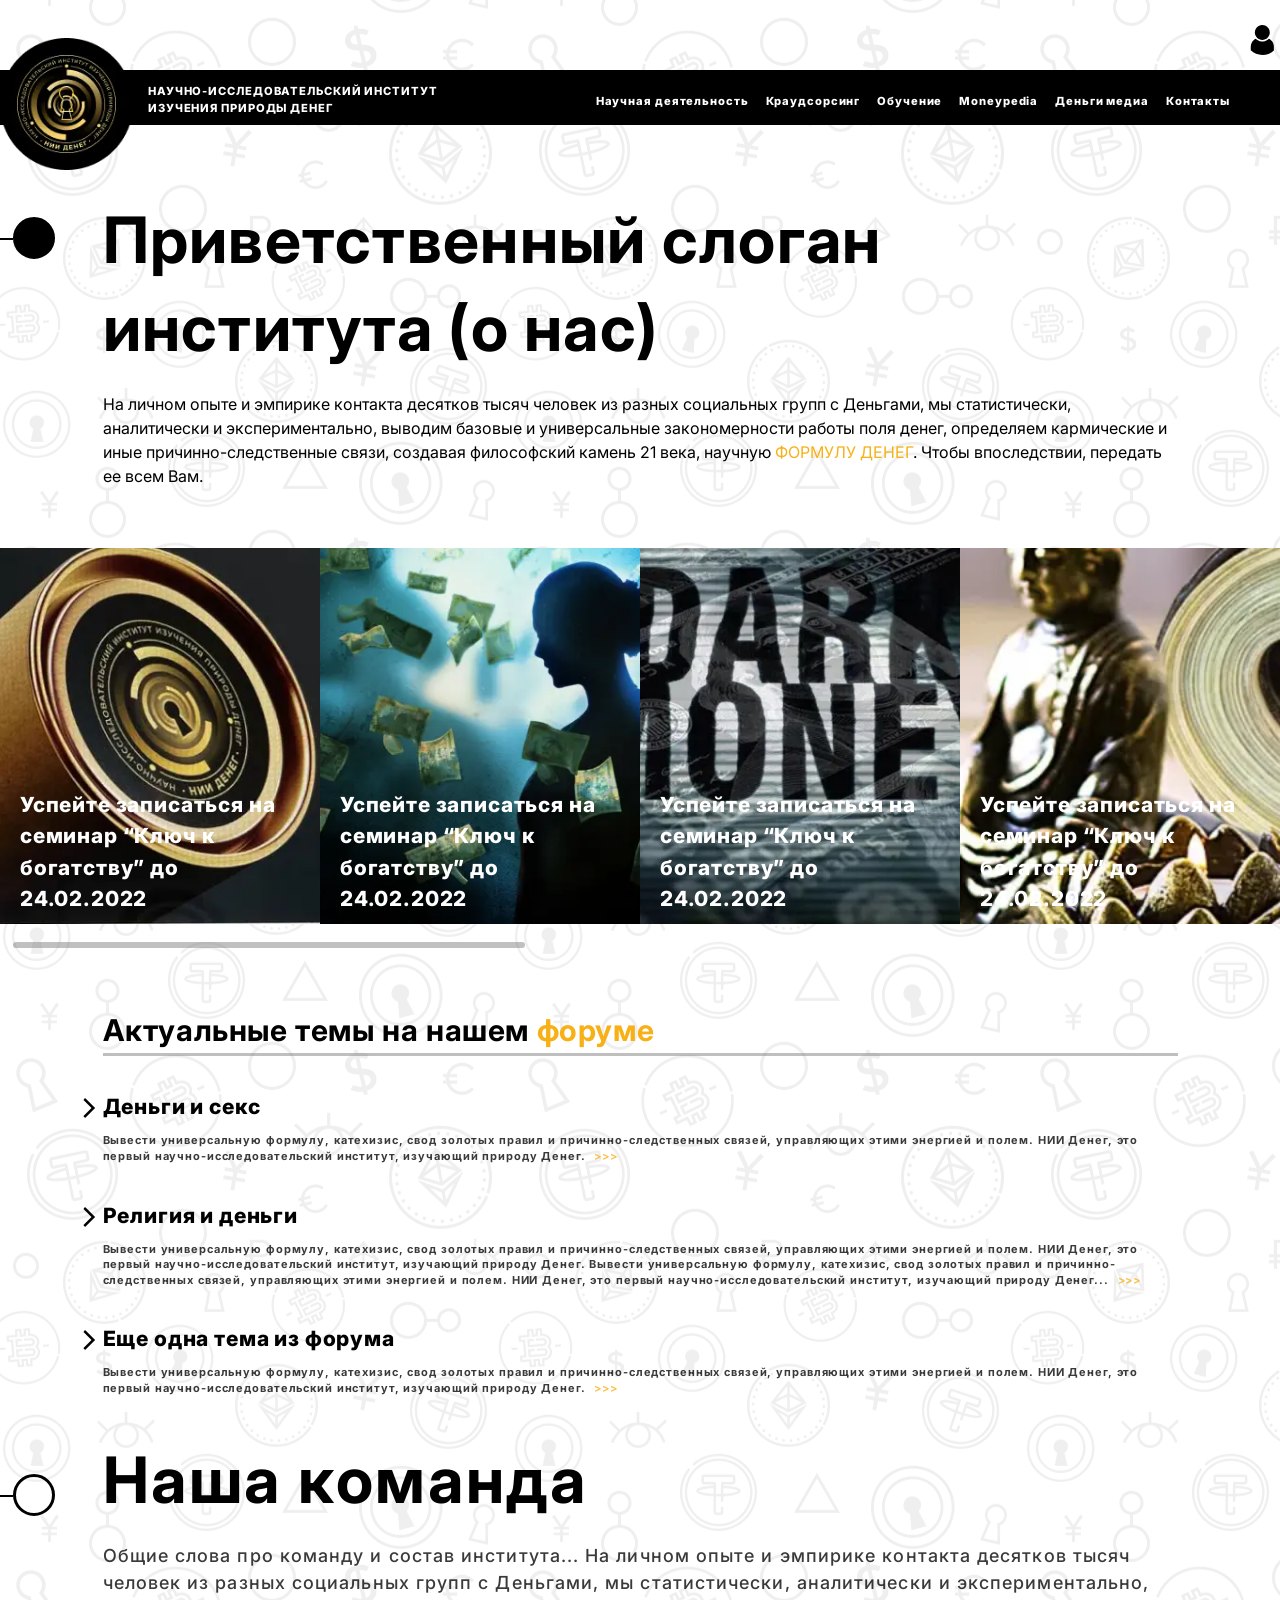
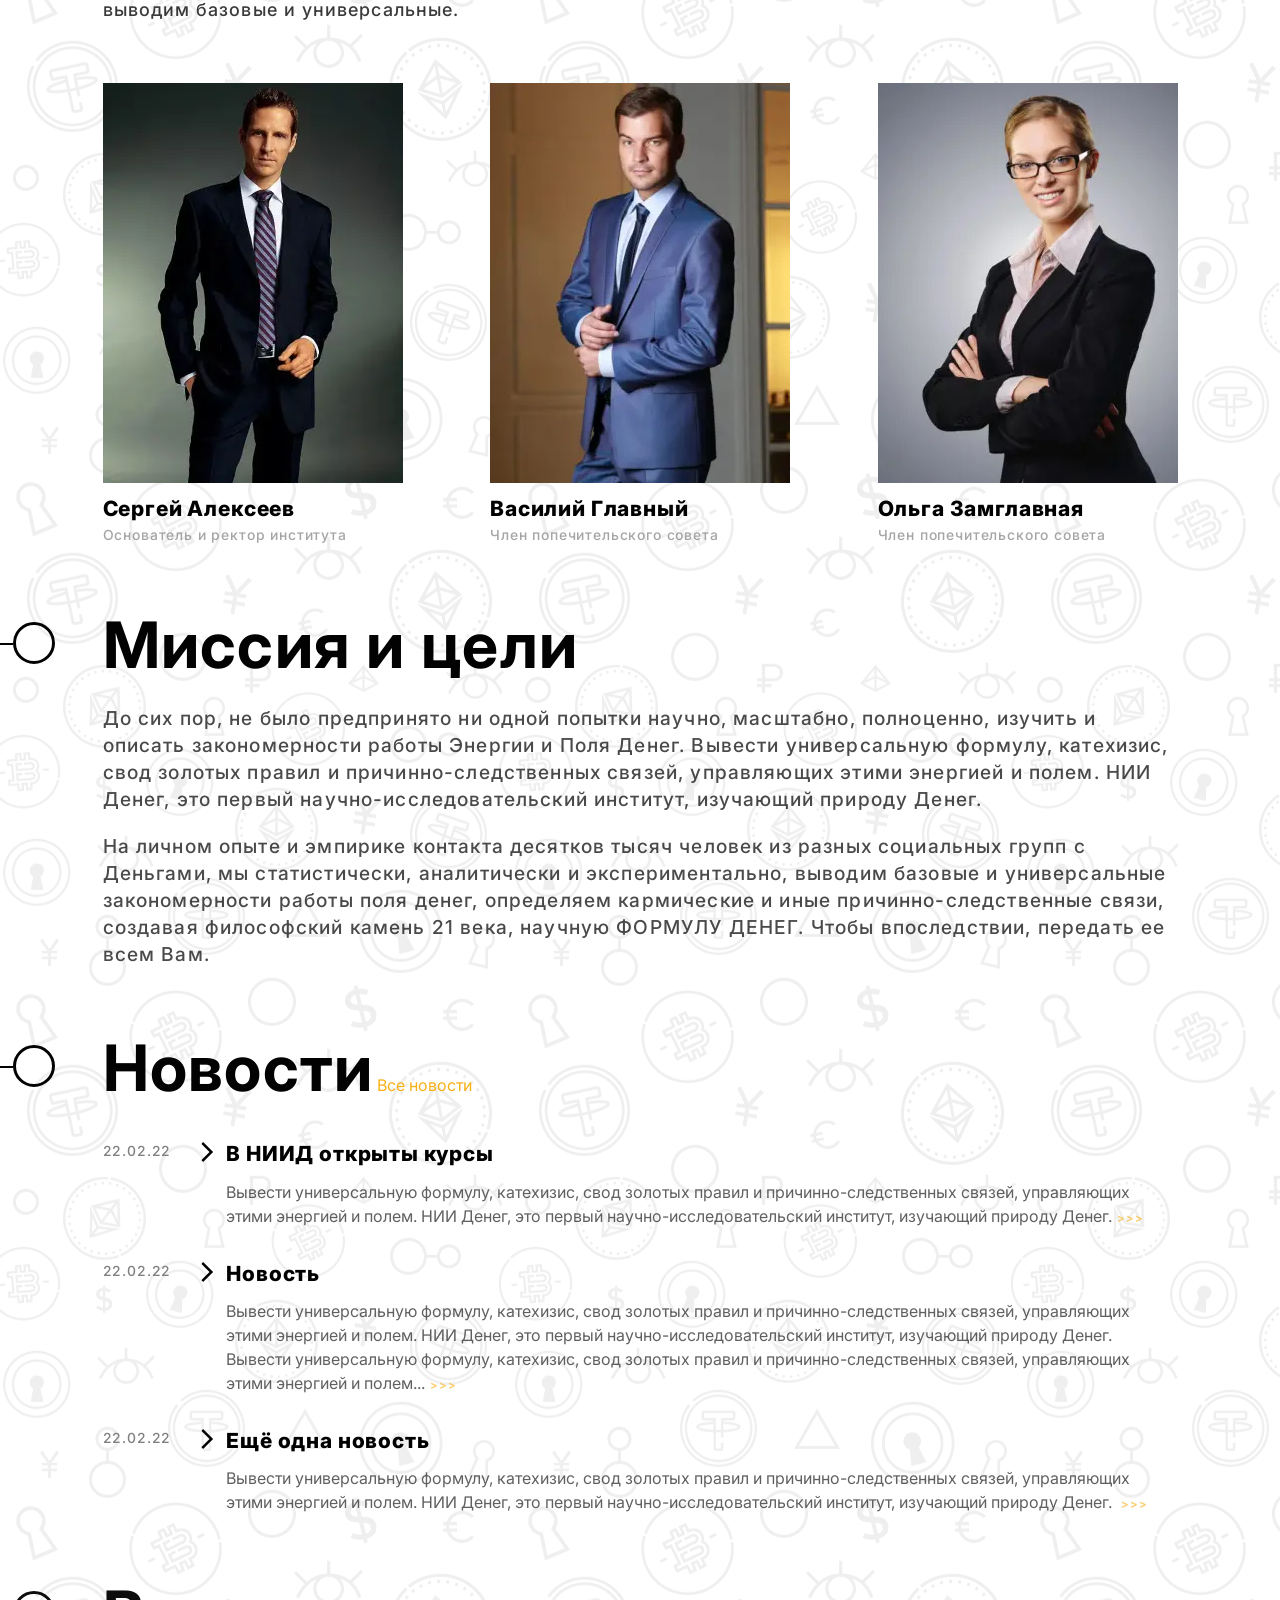
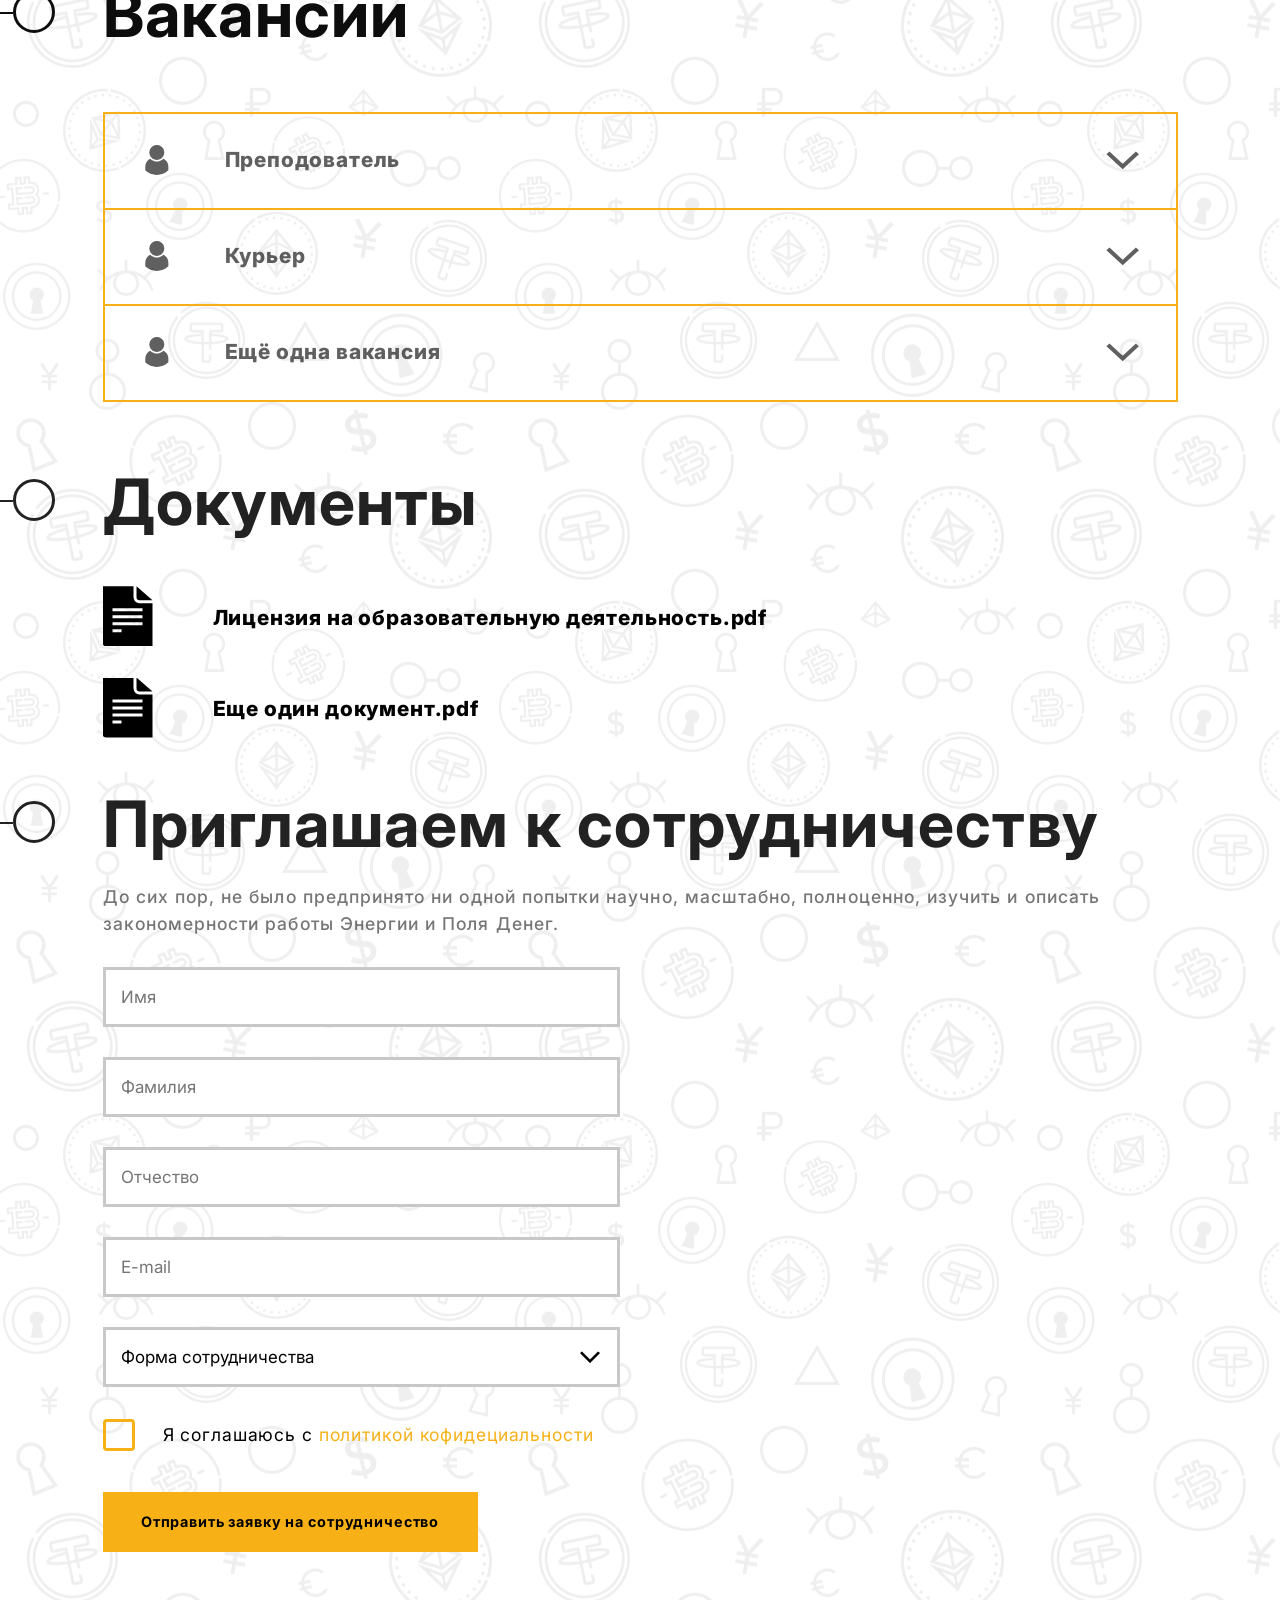
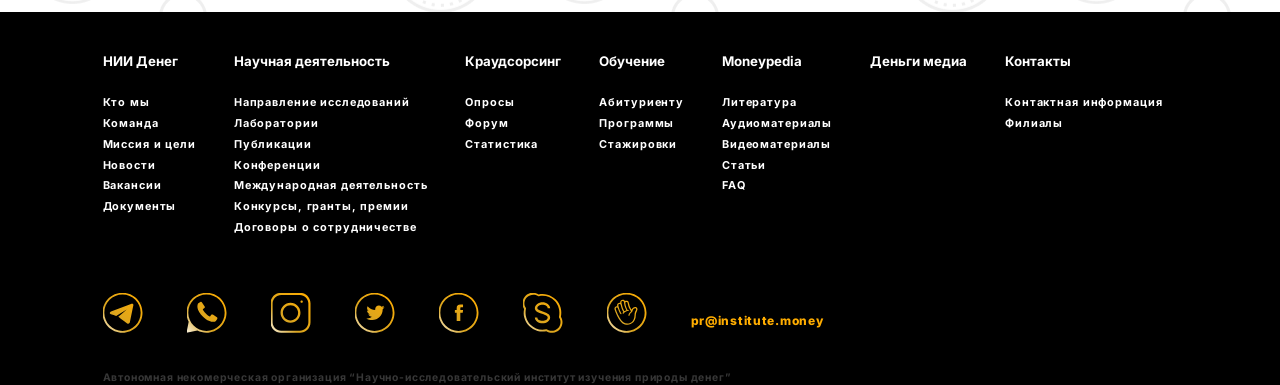
==== commit fbd22b96: "Add files via upload" ====
--- a/index.html
+++ b/index.html
@@ -4,10 +4,10 @@
 	<meta charset="UTF-8">
 	<meta http-equiv="X-UA-Compatible" content="IE=edge">
 	<meta name="viewport" content="width=device-width, initial-scale=1.0">
-	<link rel="stylesheet" href="css/style.min.css?_v=20220221081114">
+	<link rel="stylesheet" href="css/style.min.css?_v=20220221113655">
 	<link rel="preconnect" href="https://fonts.googleapis.com">
 	<link rel="preconnect" href="https://fonts.gstatic.com" crossorigin>
-	<link href="https://fonts.googleapis.com/css2?family=Inter:wght@400;500;700;800&display=swap&_v=20220221081114" rel="stylesheet">	 
+	<link href="https://fonts.googleapis.com/css2?family=Inter:wght@400;500;700;800&display=swap&_v=20220221113655" rel="stylesheet">	 
 	<title>Научно иследовательский институт изучения природы денег</title>
 </head>
 	<body>
@@ -126,6 +126,8 @@
 
 				<section class="actual wrap">
 					<h2>Актуальные темы на нашем <a href="#" class="orange">форуме</a></h2>
+					<div class="line"></div>
+
 					<div class="actual_article">
 						<a href="#"><h3>Деньги и секс</h3></a>
 						<p>Вывести универсальную формулу, катехизис, свод золотых правил и причинно-следственных связей, управляющих этими энергией и полем. НИИ Денег, это первый научно-исследовательский институт, изучающий природу Денег. <a href="#"	class="orange pointer">>>></a></p>
@@ -138,7 +140,6 @@
 						<a href="#"><h3>Еще одна тема из форума</h3></a>
 						<p>Вывести универсальную формулу, катехизис, свод золотых правил и причинно-следственных связей, управляющих этими энергией и полем. НИИ Денег, это первый научно-исследовательский институт, изучающий природу Денег. <a href="#" class="orange pointer">>>></a></p>
 					</div>
-
 
 				</section>
 
@@ -187,7 +188,7 @@
 
 				<section class="news wrap">
 					<h2 class="dots">Новости</h2>
-					<a href="#" target="blank">Все новости</a>
+					<a href="#" target="blank" class="orange">Все новости</a>
 					<div class="news-items">
 						<div class="new_item">
 							<div class="news_date">
@@ -592,7 +593,7 @@
     </div>
 
 </footer>
-		<script src="https://unpkg.com/swiper@8/swiper-bundle.min.js?_v=20220221081114"></script>
-		<script src="js/app.min.js?_v=20220221081114"></script>
+		<script src="https://unpkg.com/swiper@8/swiper-bundle.min.js?_v=20220221113655"></script>
+		<script src="js/app.min.js?_v=20220221113655"></script>
 	</body>
 </html>
--- a/css/style.min.css
+++ b/css/style.min.css
@@ -1 +1 @@
-@charset "UTF-8";@font-face{font-family:CormorantUpright;font-display:swap;src:url(../fonts/CormorantUpright-Bold.woff2) format("woff2"),url(../fonts/CormorantUpright-Bold.woff) format("woff");font-weight:700;font-style:normal}@font-face{font-family:CormorantUpright;font-display:swap;src:url(../fonts/CormorantUpright-Regular.woff2) format("woff2"),url(../fonts/CormorantUpright-Regular.woff) format("woff");font-weight:400;font-style:normal}@font-face{font-family:CormorantUpright;font-display:swap;src:url(../fonts/CormorantUpright-SemiBold.woff2) format("woff2"),url(../fonts/CormorantUpright-SemiBold.woff) format("woff");font-weight:600;font-style:normal}@font-face{font-family:TTTrailers;font-display:swap;src:url(../fonts/TTTrailers-Regular.woff2) format("woff2"),url(../fonts/TTTrailers-Regular.woff) format("woff");font-weight:400;font-style:normal}.footer-container{background:#000;color:#fff;padding-top:40px}.footer-links{display:-webkit-box;display:-ms-flexbox;display:flex;-webkit-box-pack:justify;-ms-flex-pack:justify;justify-content:space-between}.footer-links li{list-style-type:none;font-family:Inter;font-style:normal;font-weight:700;font-size:.68rem;line-height:1.3rem;letter-spacing:.08em;color:#c8c8c8}.footer-links li:hover{cursor:pointer;color:#f8b017}.link-margin{margin-right:15px}.link-margin h5{margin-bottom:20px}.social_links__margin{margin-top:55px;margin-bottom:20px}.social_links a{width:40px;height:40px;display:inline-block;margin-right:40px}.social_links a span{display:block;width:40px;height:40px;mix-blend-mode:screen;background:-o-linear-gradient(225deg,#ffad00 21%,#daa520 60%,#fff 85%,rgba(238,210,150,.986) 72%);background:linear-gradient(225deg,#ffad00 21%,#daa520 60%,#fff 85%,rgba(238,210,150,.986) 72%);background-size:4em 4em,2em 2em}.social_links a:hover span{-webkit-animation-name:icon;animation-name:icon;-webkit-animation-duration:.6s;animation-duration:.6s}@-webkit-keyframes icon{from{background-position:100% 0}to{background-position:-50% 180%}}@keyframes icon{from{background-position:100% 0}to{background-position:-50% 180%}}.niidmail{display:inline;line-height:3rem;height:40px;position:relative}.niidmail a{max-width:80%;font-family:Inter;font-style:normal;font-weight:800;font-size:.75rem;line-height:40px;letter-spacing:.06em;color:#ffad00!important;-webkit-transform:translatey(-20%);-ms-transform:translatey(-20%);transform:translatey(-20%)}.copyright p{font-weight:700;font-size:.65rem;line-height:140.62%;letter-spacing:.08em;color:grey}*,::after,::before{-webkit-box-sizing:border-box;box-sizing:border-box}ol[class],ul[class]{padding:0}blockquote,body,dd,dl,figcaption,figure,h1,h2,h3,h4,li,ol[class],p,ul[class]{margin:0}body{min-height:100vh;scroll-behavior:smooth;text-rendering:optimizeSpeed;line-height:1.5}ol[class],ul[class]{list-style:none}a:not([class]){-webkit-text-decoration-skip:ink;text-decoration-skip-ink:auto}img{max-width:100%;display:block}article>*+*{margin-top:1em}button,input,select,textarea{font:inherit}@font-face{font-family:swiper-icons;src:url("data:application/font-woff;charset=utf-8;base64, [base64]//wADZ2x5ZgAAAywAAADMAAAD2MHtryVoZWFkAAABbAAAADAAAAA2E2+eoWhoZWEAAAGcAAAAHwAAACQC9gDzaG10eAAAAigAAAAZAAAArgJkABFsb2NhAAAC0AAAAFoAAABaFQAUGG1heHAAAAG8AAAAHwAAACAAcABAbmFtZQAAA/gAAAE5AAACXvFdBwlwb3N0AAAFNAAAAGIAAACE5s74hXjaY2BkYGAAYpf5Hu/j+W2+MnAzMYDAzaX6QjD6/4//Bxj5GA8AuRwMYGkAPywL13jaY2BkYGA88P8Agx4j+/8fQDYfA1AEBWgDAIB2BOoAeNpjYGRgYNBh4GdgYgABEMnIABJzYNADCQAACWgAsQB42mNgYfzCOIGBlYGB0YcxjYGBwR1Kf2WQZGhhYGBiYGVmgAFGBiQQkOaawtDAoMBQxXjg/wEGPcYDDA4wNUA2CCgwsAAAO4EL6gAAeNpj2M0gyAACqxgGNWBkZ2D4/wMA+xkDdgAAAHjaY2BgYGaAYBkGRgYQiAHyGMF8FgYHIM3DwMHABGQrMOgyWDLEM1T9/w8UBfEMgLzE////P/5//f/V/xv+r4eaAAeMbAxwIUYmIMHEgKYAYjUcsDAwsLKxc3BycfPw8jEQA/[base64]/uznmfPFBNODM2K7MTQ45YEAZqGP81AmGGcF3iPqOop0r1SPTaTbVkfUe4HXj97wYE+yNwWYxwWu4v1ugWHgo3S1XdZEVqWM7ET0cfnLGxWfkgR42o2PvWrDMBSFj/IHLaF0zKjRgdiVMwScNRAoWUoH78Y2icB/yIY09An6AH2Bdu/UB+yxopYshQiEvnvu0dURgDt8QeC8PDw7Fpji3fEA4z/PEJ6YOB5hKh4dj3EvXhxPqH/SKUY3rJ7srZ4FZnh1PMAtPhwP6fl2PMJMPDgeQ4rY8YT6Gzao0eAEA409DuggmTnFnOcSCiEiLMgxCiTI6Cq5DZUd3Qmp10vO0LaLTd2cjN4fOumlc7lUYbSQcZFkutRG7g6JKZKy0RmdLY680CDnEJ+UMkpFFe1RN7nxdVpXrC4aTtnaurOnYercZg2YVmLN/d/gczfEimrE/fs/bOuq29Zmn8tloORaXgZgGa78yO9/cnXm2BpaGvq25Dv9S4E9+5SIc9PqupJKhYFSSl47+Qcr1mYNAAAAeNptw0cKwkAAAMDZJA8Q7OUJvkLsPfZ6zFVERPy8qHh2YER+3i/BP83vIBLLySsoKimrqKqpa2hp6+jq6RsYGhmbmJqZSy0sraxtbO3sHRydnEMU4uR6yx7JJXveP7WrDycAAAAAAAH//wACeNpjYGRgYOABYhkgZgJCZgZNBkYGLQZtIJsFLMYAAAw3ALgAeNolizEKgDAQBCchRbC2sFER0YD6qVQiBCv/H9ezGI6Z5XBAw8CBK/m5iQQVauVbXLnOrMZv2oLdKFa8Pjuru2hJzGabmOSLzNMzvutpB3N42mNgZGBg4GKQYzBhYMxJLMlj4GBgAYow/P/PAJJhLM6sSoWKfWCAAwDAjgbRAAB42mNgYGBkAIIbCZo5IPrmUn0hGA0AO8EFTQAA");font-weight:400;font-style:normal}:root{--swiper-theme-color:#007aff}.swiper{margin-left:auto;margin-right:auto;position:relative;overflow:hidden;list-style:none;padding:0;z-index:1}.swiper-vertical>.swiper-wrapper{-webkit-box-orient:vertical;-webkit-box-direction:normal;-ms-flex-direction:column;flex-direction:column}.swiper-wrapper{position:relative;width:100%;height:100%;z-index:1;display:-webkit-box;display:-ms-flexbox;display:flex;-webkit-transition-property:-webkit-transform;transition-property:-webkit-transform;-o-transition-property:transform;transition-property:transform;transition-property:transform,-webkit-transform;-webkit-box-sizing:content-box;box-sizing:content-box}.swiper-android .swiper-slide,.swiper-wrapper{-webkit-transform:translate3d(0,0,0);transform:translate3d(0,0,0)}.swiper-pointer-events{-ms-touch-action:pan-y;touch-action:pan-y}.swiper-pointer-events.swiper-vertical{-ms-touch-action:pan-x;touch-action:pan-x}.swiper-slide{-ms-flex-negative:0;flex-shrink:0;width:100%;height:100%;position:relative;-webkit-transition-property:-webkit-transform;transition-property:-webkit-transform;-o-transition-property:transform;transition-property:transform;transition-property:transform,-webkit-transform}.swiper-slide-invisible-blank{visibility:hidden}.swiper-autoheight,.swiper-autoheight .swiper-slide{height:auto}.swiper-autoheight .swiper-wrapper{-webkit-box-align:start;-ms-flex-align:start;align-items:flex-start;-webkit-transition-property:height,-webkit-transform;transition-property:height,-webkit-transform;-o-transition-property:transform,height;transition-property:transform,height;transition-property:transform,height,-webkit-transform}.swiper-backface-hidden .swiper-slide{-webkit-transform:translateZ(0);transform:translateZ(0);-webkit-backface-visibility:hidden;backface-visibility:hidden}.swiper-3d,.swiper-3d.swiper-css-mode .swiper-wrapper{-webkit-perspective:1200px;perspective:1200px}.swiper-3d .swiper-cube-shadow,.swiper-3d .swiper-slide,.swiper-3d .swiper-slide-shadow,.swiper-3d .swiper-slide-shadow-bottom,.swiper-3d .swiper-slide-shadow-left,.swiper-3d .swiper-slide-shadow-right,.swiper-3d .swiper-slide-shadow-top,.swiper-3d .swiper-wrapper{-webkit-transform-style:preserve-3d;transform-style:preserve-3d}.swiper-3d .swiper-slide-shadow,.swiper-3d .swiper-slide-shadow-bottom,.swiper-3d .swiper-slide-shadow-left,.swiper-3d .swiper-slide-shadow-right,.swiper-3d .swiper-slide-shadow-top{position:absolute;left:0;top:0;width:100%;height:100%;pointer-events:none;z-index:10}.swiper-3d .swiper-slide-shadow{background:rgba(0,0,0,.15)}.swiper-3d .swiper-slide-shadow-left{background-image:-webkit-gradient(linear,right top,left top,from(rgba(0,0,0,.5)),to(rgba(0,0,0,0)));background-image:-o-linear-gradient(right,rgba(0,0,0,.5),rgba(0,0,0,0));background-image:linear-gradient(to left,rgba(0,0,0,.5),rgba(0,0,0,0))}.swiper-3d .swiper-slide-shadow-right{background-image:-webkit-gradient(linear,left top,right top,from(rgba(0,0,0,.5)),to(rgba(0,0,0,0)));background-image:-o-linear-gradient(left,rgba(0,0,0,.5),rgba(0,0,0,0));background-image:linear-gradient(to right,rgba(0,0,0,.5),rgba(0,0,0,0))}.swiper-3d .swiper-slide-shadow-top{background-image:-webkit-gradient(linear,left bottom,left top,from(rgba(0,0,0,.5)),to(rgba(0,0,0,0)));background-image:-o-linear-gradient(bottom,rgba(0,0,0,.5),rgba(0,0,0,0));background-image:linear-gradient(to top,rgba(0,0,0,.5),rgba(0,0,0,0))}.swiper-3d .swiper-slide-shadow-bottom{background-image:-webkit-gradient(linear,left top,left bottom,from(rgba(0,0,0,.5)),to(rgba(0,0,0,0)));background-image:-o-linear-gradient(top,rgba(0,0,0,.5),rgba(0,0,0,0));background-image:linear-gradient(to bottom,rgba(0,0,0,.5),rgba(0,0,0,0))}.swiper-css-mode>.swiper-wrapper{overflow:auto;scrollbar-width:none;-ms-overflow-style:none}.swiper-css-mode>.swiper-wrapper::-webkit-scrollbar{display:none}.swiper-css-mode>.swiper-wrapper>.swiper-slide{scroll-snap-align:start start}.swiper-horizontal.swiper-css-mode>.swiper-wrapper{-ms-scroll-snap-type:x mandatory;scroll-snap-type:x mandatory}.swiper-vertical.swiper-css-mode>.swiper-wrapper{-ms-scroll-snap-type:y mandatory;scroll-snap-type:y mandatory}.swiper-centered>.swiper-wrapper::before{content:"";-ms-flex-negative:0;flex-shrink:0;-webkit-box-ordinal-group:10000;-ms-flex-order:9999;order:9999}.swiper-centered.swiper-horizontal>.swiper-wrapper>.swiper-slide:first-child{-webkit-margin-start:var(--swiper-centered-offset-before);margin-inline-start:var(--swiper-centered-offset-before)}.swiper-centered.swiper-horizontal>.swiper-wrapper::before{height:100%;min-height:1px;width:var(--swiper-centered-offset-after)}.swiper-centered.swiper-vertical>.swiper-wrapper>.swiper-slide:first-child{-webkit-margin-before:var(--swiper-centered-offset-before);margin-block-start:var(--swiper-centered-offset-before)}.swiper-centered.swiper-vertical>.swiper-wrapper::before{width:100%;min-width:1px;height:var(--swiper-centered-offset-after)}.swiper-centered>.swiper-wrapper>.swiper-slide{scroll-snap-align:center center}body{font-size:16px;line-height:18px}.empty-visible{height:184px}.menu-nav{max-width:1280px;margin:10px auto}.mainmenu{position:absolute;-webkit-transition:top,height;-o-transition:top,height;transition:top,height;-webkit-transition-duration:.7s;-o-transition-duration:.7s;transition-duration:.7s;width:100%;height:55px;font-family:Inter;font-style:normal;font-weight:800;font-size:.7rem;line-height:140.62%;background:#000;letter-spacing:.08em;color:#fff;top:70px}.menu-nav{height:120px;width:100%;display:-webkit-box;display:-ms-flexbox;display:flex;-webkit-box-pack:start;-ms-flex-pack:start;justify-content:flex-start;position:relative}.logo{display:-webkit-box;display:-ms-flexbox;display:flex;-webkit-box-align:center;-ms-flex-align:center;align-items:center;width:148px;height:148px;position:relative;-webkit-transform:translateY(-50px);-ms-transform:translateY(-50px);transform:translateY(-50px)}.logo-mini{position:relative;-webkit-transform:translateX(-74px);-ms-transform:translateX(-74px);transform:translateX(-74px);opacity:0;top:-5px}.navigation{display:-webkit-box;display:-ms-flexbox;display:flex;-webkit-box-flex:1;-ms-flex:1;flex:1;padding-right:20px;-webkit-box-pack:end;-ms-flex-pack:end;justify-content:flex-end}.menu-link li{padding:13px 0;display:inline-block;margin-left:14px}.menu-link li a{-webkit-transition:color;-o-transition:color;transition:color;-webkit-transition-duration:.5s;-o-transition-duration:.5s;transition-duration:.5s}.menu-link li:hover{color:#f8b017;border-bottom:3px solid #f8b017}.slogan{position:relative;max-width:300px;line-height:1rem;padding-top:3px}.stick-menu{margin-top:0;position:fixed;z-index:20;-webkit-animation:move .8s;animation:move .8s;top:0;left:0;width:100%;height:55px;opacity:1}@-webkit-keyframes move{0%{top:-100%}100%{top:0}}@keyframes move{0%{top:-100%}100%{top:0}}.slogan-margin{line-height:2rem}.logo-min__position{opacity:1;left:150px}.logo-itm{-webkit-transition-duration:.5s;-o-transition-duration:.5s;transition-duration:.5s;-webkit-transition:width;-o-transition:width;transition:width}.cabinet{width:30px;height:30px;position:relative;top:-55px;-webkit-clip-path:url(#man);clip-path:url(#man);background-color:#000;cursor:pointer}.cabinet:hover{background-color:#f8b017}:root{--swiper-theme-color:$orange-color}*{text-decoration:none;-webkit-box-sizing:border-box;box-sizing:border-box;padding:0;margin:0;line-height:1.5}a{text-decoration:none;color:#fff}a:visited{text-decoration:none;color:inherit}h3{color:#000}.pointer{cursor:pointer;margin-left:5px}body{font-family:Inter,sans-serif;font-size:16px;text-decoration:none}body.lock{overflow:hidden}.svgs{height:0;overflow:hidden}h2{font-family:Inter;font-size:64px;font-style:normal;font-weight:700;line-height:80px;letter-spacing:.02em;text-align:left;position:relative}.dots::after{content:"";-webkit-transition:background-color,.3s;-o-transition:background-color,.3s;transition:background-color,.3s;position:absolute;top:17px;left:-7vw;height:42px;width:42px;border-radius:50%;border:solid 3px #000}.dots::before{content:"";position:absolute;top:38px;left:-37vw;height:2px;width:30vw;background:#000}.dots-active::after{content:"";position:absolute;top:17px;left:-7vw;height:42px;width:42px;border-radius:50%;-webkit-transition-duration:.5s;-o-transition-duration:.5s;transition-duration:.5s;-webkit-transition:background-color,.3s;-o-transition:background-color,.3s;transition:background-color,.3s;border:solid 3px #000;background-color:#000}.dots-active::before{content:"";position:absolute;top:38px;left:-37vw;height:2px;width:30vw;background:#000}.no-webp .background{background:url(../img/Vector.png) repeat}.background{position:fixed;z-index:-1;width:100%;height:700%;opacity:.3;-webkit-transform:translateY(-2000px);-ms-transform:translateY(-2000px);transform:translateY(-2000px)}.orange{color:#f8b017!important;cursor:pointer}.footer-links{display:-webkit-box;display:-ms-flexbox;display:flex;-webkit-box-pack:justify;-ms-flex-pack:justify;justify-content:space-between}.wraper{margin:0 auto;max-width:100%}.wrap{max-width:1075px;margin:0 auto}.title{margin:200px auto 0}.title h1{font-family:Inter;font-size:4rem;font-style:normal;font-weight:700;line-height:4rem;letter-spacing:.02em;text-align:left}.title h1 span{font-family:Inter;font-size:21px;font-style:normal;font-weight:800;line-height:32px;letter-spacing:.04em;text-align:left}.swiper-scrollbar{height:20px}.swiper-scrollbar-drag{background-color:grey;position:absolute;left:1%;bottom:0;z-index:5;height:6px;width:98%;border-radius:3px;opacity:.5}.swiper-wrapper{height:94%}.swiper{width:100%;height:400px}.no-webp .slide1{background:center/cover no-repeat url(../img/image11.png)}.slide1{height:100%}.no-webp .slide2{background:center/cover no-repeat url(../img/image12.png)}.slide2{height:100%}.no-webp .slide3{background:center/cover no-repeat url(../img/image_13.png)}.slide3{height:100%}.no-webp .slide4{background:center/cover no-repeat url(../img/image_14.png)}.slide4{height:100%}.no-webp .slide5{background:center/cover no-repeat url(../img/image11.png)}.slide5{height:100%}.actual{margin-top:60px;position:relative}.actual_title{position:relative}.actual_title h2{font-family:Inter;font-size:30px;font-style:normal;font-weight:700;line-height:45px;letter-spacing:.04em;text-align:left}.actual_title h2 a::after{content:"";display:block;position:absolute;height:2px;width:100%;top:48px;background:#000;opacity:.3}.actual_article{margin-top:35px;position:relative}.actual_article p{margin-top:10px;font-family:Inter;font-family:Inter;font-size:11px;font-style:normal;font-weight:700;line-height:15px;letter-spacing:.08em;text-align:left}.no-webp .actual_article::before{background:no-repeat url(../img/news_arrow_black.png)}.actual_article::before{content:"";position:absolute;width:20px;height:20px;margin:0 auto;left:-20px;top:7px}.no-webp .actual_article:hover::before{background:no-repeat url(../img/news_arrow_orange.png)}.actual_article h3{font-family:Inter;font-size:21px;font-style:normal;font-weight:800;line-height:32px;letter-spacing:.04em;text-align:left}.actual_article h3:hover{color:#f8b017}.no-webp .actual_article h3:hover .actual_article::before{background:no-repeat url(../img/news_arrow_orange.png)}.our-comand{margin-top:60px}.our-comand p{font-family:Inter;font-size:18px;font-style:normal;font-weight:500;line-height:27px;letter-spacing:.06em;text-align:left}.gallery{margin-top:60px;display:-webkit-box;display:-ms-flexbox;display:flex;-webkit-box-pack:justify;-ms-flex-pack:justify;justify-content:space-between}.gallery-item h3{font-family:Inter;font-size:21px;font-style:normal;font-weight:800;line-height:32px;letter-spacing:.04em;text-align:left}.gallery-item p{font-family:Inter;font-style:normal;font-weight:500;font-size:.87rem;line-height:150%;letter-spacing:.06em;color:grey}.our-mission{margin-top:60px}.our-mission p{margin-top:20px;font-family:Inter;font-size:1.2rem;font-style:normal;font-weight:500;line-height:27px;letter-spacing:.06em;text-align:left}.news{margin-top:60px}.news a:hover{cursor:pointer;color:#f8b017}.news h2{display:inline-block}.new_item{margin:30px 0 0 0;display:-webkit-box;display:-ms-flexbox;display:flex;-webkit-box-pack:justify;-ms-flex-pack:justify;justify-content:space-between}.news_date span{font-family:Inter;font-style:normal;font-weight:500;font-size:.87rem;line-height:150%;letter-spacing:.06em;color:grey}.news_post{position:relative;margin-left:55px}.news_post a{display:inline;font-family:Inter;font-style:normal;font-weight:700;font-size:.7rem;line-height:140.62%;letter-spacing:.08em}.news_post h3 a{font-weight:800;font-size:1.3rem;line-height:150%;letter-spacing:.04em}.news_post p{margin-top:10px}.no-webp .news_post h3 a::before{background:no-repeat url(../img/news_arrow_black.png)}.news_post h3 a::before{content:"";width:20px;height:20px;position:absolute;top:4px;left:-25px}.news_post h3 a:hover{-webkit-transition-duration:.2s!important;-o-transition-duration:.2s!important;transition-duration:.2s!important;-webkit-transition:color!important;-o-transition:color!important;transition:color!important;color:#f8b017}.no-webp .news_post h3 a:hover::before{background:no-repeat url(../img/news_arrow_orange.png)}.vacation{margin-top:60px}.tabs{margin-top:60px}.tab-text{-webkit-transition:-webkit-transform .46s ease;transition:-webkit-transform .46s ease;-o-transition:transform .46s ease;transition:transform .46s ease;transition:transform .46s ease,-webkit-transform .46s ease;-webkit-transform:scaleY(0);-ms-transform:scaleY(0);transform:scaleY(0);overflow:hidden;margin-left:40px;max-height:0}.tab-text h4{margin-top:20px}.tab-text h4:first-child{margin-top:50px}.tab-text ul{list-style-type:disc;list-style-position:inside}.tab-text-active{max-height:100%;-webkit-transform:scaleY(1);-ms-transform:scaleY(1);transform:scaleY(1)}.tab-icon{margin:15px;width:30px;height:30px;background-color:#000;-webkit-clip-path:url(#man);clip-path:url(#man)}.tab-icon:hover{background-color:#f8b017}.tab-icon__active{background-color:#f8b017}.tab-title{display:block;width:100%;border:2px solid #f8b017;padding:15px 30px;margin-top:-2px;min-height:98px}.tab-title p{width:100%;font-weight:800;font-size:1.3rem;line-height:300%;letter-spacing:.04em;color:#000;position:relative}.tab-active p{color:#f8b017;position:relative}.tab-title_flex{display:-webkit-box;display:-ms-flexbox;display:flex;-webkit-box-pack:justify;-ms-flex-pack:justify;justify-content:space-between;cursor:pointer;position:relative;margin-left:90px}.tab-title_flex p::before{content:"";position:absolute;margin-top:16px;width:30px;height:30px;left:-80px;-webkit-clip-path:url(#man);clip-path:url(#man);background-color:#000}.tab-title_flex p::after{content:"";position:absolute;margin-top:22px;right:0;width:40px;height:20px;-webkit-clip-path:url(#arrow);clip-path:url(#arrow);background-color:#000}.tab-title_flex p:hover{color:#f8b017}.tab-title_flex p:hover::before{background-color:#f8b017}.tab-title_flex p:hover::after{background-color:#f8b017}.tab-active p::before{background-color:#f8b017}.tab-active p::after{-webkit-clip-path:url(#arrow);clip-path:url(#arrow);background-color:#f8b017;-webkit-transform:rotate(180deg);-ms-transform:rotate(180deg);transform:rotate(180deg)}.tabs-phone{margin-top:25px}.tabs-phone span{font-size:.87rem;font-style:normal;font-weight:700;line-height:21px;letter-spacing:.06em;text-align:left}.ancet-btn{margin-top:40px;max-width:315px;width:100%;height:60px;background-color:#f8b017;font-weight:700;font-size:.9rem;line-height:150%;letter-spacing:.06em;border:none}.ancet-btn:hover{-webkit-transition:.2s;-o-transition:.2s;transition:.2s;border:3px solid #000}.docs{margin-top:60px}.docs a{margin-top:60px;display:block;font-weight:800;font-size:1.3rem;line-height:150%;letter-spacing:.04em;position:relative;padding-left:110px;-webkit-transition-duration:.3s;-o-transition-duration:.3s;transition-duration:.3s;-webkit-transition:color;-o-transition:color;transition:color}.docs a::before{content:"";position:absolute;left:0;top:-50%;width:50px;height:60px;background-color:#000;-webkit-clip-path:url(#doc);clip-path:url(#doc);-webkit-transition:.2s;-o-transition:.2s;transition:.2s}.docs a:hover{color:#f8b017}.docs a:hover::before{background-color:#f8b017;-webkit-clip-path:url(#doc);clip-path:url(#doc)}.cooperation{margin-top:60px;margin-bottom:60px;position:relative}.cooperation p{margin-top:20px;font-weight:500;font-size:1.1rem;line-height:150%;letter-spacing:.06em}.cooperation input,.cooperation select{margin-top:30px;display:block;max-width:517px;width:100%;height:60px;overflow:hidden;border:3px solid #c8c8c8;-webkit-box-sizing:border-box;box-sizing:border-box;font-size:1.06rem;padding:15px;background-color:#fff;color:grey}.cooperation input:focus,.cooperation select:focus{outline:0;border:3px solid #f8b017}.cooperation span{display:inline-block}.cooperation select{-webkit-appearance:none;-moz-appearance:none;appearance:none}.select{max-width:517px;position:relative}.no-webp .select::after{background:no-repeat url(../img/news_arrow_black.png)}.select::after{content:"";position:absolute;width:20px;height:20px;right:20px;top:1.5rem;-webkit-transform:rotate(90deg);-ms-transform:rotate(90deg);transform:rotate(90deg)}.politic{display:-webkit-box;display:-ms-flexbox;display:flex;margin-top:30px}.politic span{display:inline-block;vertical-align:bottom;font-size:1.1rem;line-height:200%;letter-spacing:.05em}.politic span:last-child{margin-left:20px}.politic span a:hover{text-decoration:underline}.check-box{position:absolute;opacity:0;z-index:-5;background:#fff;border:3px solid #f8b017;-webkit-box-sizing:border-box;box-sizing:border-box}.check-box+label{cursor:pointer;display:-webkit-inline-box;display:-ms-inline-flexbox;display:inline-flex;-webkit-box-align:center;-ms-flex-align:center;align-items:center;-webkit-user-select:none;-moz-user-select:none;-ms-user-select:none;user-select:none}.check-box+label::before{content:"";display:inline-block;width:2rem;height:2rem;-ms-flex-negative:0;flex-shrink:0;-webkit-box-flex:0;-ms-flex-positive:0;flex-grow:0;border:3px solid #f8b017;border-radius:.25em;margin-right:.5em;background-repeat:no-repeat;background-position:center center;background-size:50% 50%}.no-webp .check-box:checked+label::before{background-image:url(../img/news_arrow_black.png)}.check-box:checked+label::before{-webkit-transform:rotate(90deg);-ms-transform:rotate(90deg);transform:rotate(90deg);background-size:13px 20px;border:3px solid #f8b017}.coop-btn{cursor:pointer;margin-top:40px;max-width:375px;width:100%;height:60px;background-color:#f8b017;font-weight:700;font-size:.9rem;line-height:150%;letter-spacing:.06em;border:none;-webkit-transition:.2s;-o-transition:.2s;transition:.2s}.coop-btn:hover{border:3px solid #000;cursor:pointer}.swiper-slide{margin:0!important;position:relative}.slide-link{-webkit-transition-duration:.3s!important;-o-transition-duration:.3s!important;transition-duration:.3s!important;-webkit-transition:all;-o-transition:all;transition:all}.slide-link:hover{border:3px solid #f8b017}.slide-link a{padding:0 10px;position:absolute;left:10px;font-family:Inter;font-style:normal;font-weight:800;font-size:1.3rem;line-height:150%;color:#fff;letter-spacing:.04em;overflow:hidden;bottom:10px}.slide-link a:hover{color:#f8b017}.slider{margin-top:60px}.burger-active{display:none}.swiper-pagination-horizontal{height:12px;background:grey;width:100%}@media all and (max-width:1270px){.wrap{padding:0 80px}.header-menu a{margin-left:15px}.slogan p{font-size:.5rem}.slider{height:350px}}@media all and (max-width:1024px){h2{font-size:2.5rem}.menu-link a{font-size:.5rem;margin-left:5px}.slogan-text{font-size:.5rem}.slogan{max-width:210px}.logo{margin-left:20px}.cabinet{right:30px}.gallery-item{margin:5px}}@media all and (max-width:920px){h2{font-size:2rem;line-height:140%}.logo{width:100px}.slogan{max-width:200px}.slogan-text{font-size:.5rem}.dots::before{position:absolute;left:0;-webkit-transform:translateX(-118%);-ms-transform:translateX(-118%);transform:translateX(-118%);top:35px}.dots::after{top:22px;left:-47px;width:30px;height:30px}}@media all and (max-width:810px){.social_links a{margin-top:10px}h2{font-size:2.5rem}.footer-links{-ms-flex-wrap:wrap;flex-wrap:wrap}.link-margin{margin:10px 5px}.docs a::before{content:"";position:absolute;left:0;top:0;width:50px;height:60px}.slide-link a{font-size:1rem;line-height:140%}.mainmenu{top:50px}.dots::after,.dots::before{display:none}.footer-links{-webkit-box-pack:justify;-ms-flex-pack:justify;justify-content:space-between}.link-margin{width:23%}.niidmail{width:150px}.logo_active{top:0;position:absolute;z-index:33;width:120px;left:50%;-webkit-transform:translatex(-50%);-ms-transform:translatex(-50%);transform:translatex(-50%)}.cabinet_active{-webkit-transition:all,.2s;-o-transition:all,.2s;transition:all,.2s;position:absolute;z-index:31;background-color:#fff;top:5px;left:50px}.burger_icon{z-index:30;display:block;position:absolute;right:40px;top:15px;width:30px;height:18px;cursor:pointer}.burger_icon span{top:50%;-webkit-transform:scale(1) translate(0,-50%);-ms-transform:scale(1) translate(0,-50%);transform:scale(1) translate(0,-50%);left:0;position:absolute;height:20%;width:30px;-webkit-transition:all .3s ease 0s;-o-transition:all .3s ease 0s;transition:all .3s ease 0s;background-color:#fff}.burger_icon::before{content:"";left:0;top:0;position:absolute;height:20%;width:30px;-webkit-transition:all .3s ease 0s;-o-transition:all .3s ease 0s;transition:all .3s ease 0s;background-color:#fff}.burger_icon::after{content:"";left:0;bottom:0;position:absolute;height:20%;width:30px;-webkit-transition:all .3s ease 0s;-o-transition:all .3s ease 0s;transition:all .3s ease 0s;background-color:#fff}.burger_active{display:block;position:absolute;right:40px;top:15px;width:30px;height:20%;cursor:pointer;z-index:99}.burger_active span{-webkit-transform:scale(0) translate(0,-50%);-ms-transform:scale(0) translate(0,-50%);transform:scale(0) translate(0,-50%)}.burger_active::before{top:50%;-webkit-transform:rotate(45deg) translate(0,-50%);-ms-transform:rotate(45deg) translate(0,-50%);transform:rotate(45deg) translate(0,-50%)}.burger_active::after{content:"";bottom:45%;-webkit-transform:rotate(-45deg) translate(0,50%);-ms-transform:rotate(-45deg) translate(0,50%);transform:rotate(-45deg) translate(0,50%)}.menu-link{position:fixed;z-index:20;width:100vw;height:100vh;background:#000;display:-webkit-box;display:-ms-flexbox;display:flex;-webkit-box-orient:vertical;-webkit-box-direction:normal;-ms-flex-direction:column;flex-direction:column;-webkit-box-pack:end;-ms-flex-pack:end;justify-content:flex-end;-webkit-box-align:center;-ms-flex-align:center;align-items:center;-webkit-transition:left,.4s;-o-transition:left,.4s;transition:left,.4s;left:-130%;top:0}.menu-link li:last-child{margin-bottom:40px}.no-webp .menu-link::after{background-image:url(../img/vector.png)}.menu-link::after{position:absolute;width:100%;height:100%;content:"";opacity:.3;z-index:-1}.menu-link a{line-height:.3;font-size:1.3rem;color:#f8b017}.menu-link_active{left:0}.menu-link_active li:hover{border-bottom:none}.menu-link_active li:hover a:hover{color:#fff}}@media all and (max-width:621px){.gallery{-ms-flex-wrap:wrap;flex-wrap:wrap;-webkit-box-pack:center;-ms-flex-pack:center;justify-content:center}.docs a{margin-top:30px}}@media all and (max-width:482px){.wrap{margin-top:20px;padding:0 20px 0 60px}.dots::before{top:35px;left:-150px}.dots::after{top:22px}.docs a::before{left:20px;top:-12px}}@media all and (max-width:430px){.dots-active::before{left:-160px}.burger-span{right:10px}.dots::before{left:-165px}.logo_active{position:absolute;width:100px;height:auto;top:30%;left:50%;-webkit-transform:translateX(-50%);-ms-transform:translateX(-50%);transform:translateX(-50%)}.slogan{position:absolute;width:100%;top:160px;left:50%;-webkit-transform:translateX(-50%);-ms-transform:translateX(-50%);transform:translateX(-50%);text-align:center}.footer-links{display:none!important}.socials{display:none!important}.footer-container{padding-top:15px}.copyright p{margin-bottom:30px}}@media only screen and (min-device-width:320px) and (max-device-width:481px){.wrapper{overflow:hidden}h2{margin-top:40px;font-size:1.3rem}.title_h1{margin-top:140px}.dots{font-size:1.8rem;line-height:140%}.actual{margin-top:80px}.actual h2 a::after{top:25px}.wrap{padding:0 30px 0 30px;overflow:hidden}.actual_article{margin-left:20px}.actual_article p{display:none}.news_date{display:none}.news_post{margin-left:25px;font-size:1rem}.news_post p{display:none}.tab-title_flex{margin:15px auto}.tab-title_flex p{line-height:140%}.tab-title_flex p::after{display:none}.tab-title_flex p::before{display:none}.tab-text-active{margin:15px}.ancet-btn{font-size:.8rem}.docs a{margin:30px auto;font-size:1rem;padding-left:80px}.docs a::before{left:0;top:50%;-webkit-transform:translateY(-50%);-ms-transform:translateY(-50%);transform:translateY(-50%)}.coop-btn{margin:40px auto}.footer-links{display:-webkit-box;display:-ms-flexbox;display:flex;-webkit-box-orient:vertical;-webkit-box-direction:normal;-ms-flex-direction:column;flex-direction:column;-webkit-box-pack:center;-ms-flex-pack:center;justify-content:center}.social_links{-webkit-box-pack:center;-ms-flex-pack:center;justify-content:center}}.webp .background{background:url(../img/Vector.webp) repeat}.webp .slide1{background:center/cover no-repeat url(../img/image11.webp)}.webp .slide2{background:center/cover no-repeat url(../img/image12.webp)}.webp .slide3{background:center/cover no-repeat url(../img/image_13.webp)}.webp .slide4{background:center/cover no-repeat url(../img/image_14.webp)}.webp .slide5{background:center/cover no-repeat url(../img/image11.webp)}.webp .actual_article::before{background:no-repeat url(../img/news_arrow_black.webp)}.webp .actual_article:hover::before{background:no-repeat url(../img/news_arrow_orange.webp)}.webp .actual_article h3:hover .actual_article::before{background:no-repeat url(../img/news_arrow_orange.webp)}.webp .news_post h3 a::before{background:no-repeat url(../img/news_arrow_black.webp)}.webp .news_post h3 a:hover::before{background:no-repeat url(../img/news_arrow_orange.webp)}.webp .select::after{background:no-repeat url(../img/news_arrow_black.webp)}.webp .check-box:checked+label::before{background-image:url(../img/news_arrow_black.webp)}@media all and (max-width:810px){.webp .menu-link::after{background-image:url(../img/vector.webp)}}+@charset "UTF-8";@font-face{font-family:CormorantUpright;font-display:swap;src:url(../fonts/CormorantUpright-Bold.woff2) format("woff2"),url(../fonts/CormorantUpright-Bold.woff) format("woff");font-weight:700;font-style:normal}@font-face{font-family:CormorantUpright;font-display:swap;src:url(../fonts/CormorantUpright-Regular.woff2) format("woff2"),url(../fonts/CormorantUpright-Regular.woff) format("woff");font-weight:400;font-style:normal}@font-face{font-family:CormorantUpright;font-display:swap;src:url(../fonts/CormorantUpright-SemiBold.woff2) format("woff2"),url(../fonts/CormorantUpright-SemiBold.woff) format("woff");font-weight:600;font-style:normal}@font-face{font-family:TTTrailers;font-display:swap;src:url(../fonts/TTTrailers-Regular.woff2) format("woff2"),url(../fonts/TTTrailers-Regular.woff) format("woff");font-weight:400;font-style:normal}.footer-container{background:#000;color:#fff;padding-top:40px}.footer-links{display:-webkit-box;display:-ms-flexbox;display:flex;-webkit-box-pack:justify;-ms-flex-pack:justify;justify-content:space-between}.footer-links li{list-style-type:none;font-family:Inter;font-style:normal;font-weight:700;font-size:.68rem;line-height:1.3rem;letter-spacing:.08em;color:#c8c8c8}.footer-links li:hover{cursor:pointer;color:#f8b017}.link-margin{margin-right:15px}.link-margin h5{margin-bottom:20px}.social_links__margin{margin-top:55px;margin-bottom:20px}.social_links a{width:40px;height:40px;display:inline-block;margin-right:40px}.social_links a span{display:block;width:40px;height:40px;mix-blend-mode:screen;background:-o-linear-gradient(225deg,#ffad00 21%,#daa520 60%,#fff 85%,rgba(238,210,150,.986) 72%);background:linear-gradient(225deg,#ffad00 21%,#daa520 60%,#fff 85%,rgba(238,210,150,.986) 72%);background-size:4em 4em,2em 2em}.social_links a:hover span{-webkit-animation-name:icon;animation-name:icon;-webkit-animation-duration:.6s;animation-duration:.6s}@-webkit-keyframes icon{from{background-position:100% 0}to{background-position:-50% 180%}}@keyframes icon{from{background-position:100% 0}to{background-position:-50% 180%}}.niidmail{display:inline;line-height:3rem;height:40px;position:relative}.niidmail a{max-width:80%;font-family:Inter;font-style:normal;font-weight:800;font-size:.75rem;line-height:40px;letter-spacing:.06em;color:#ffad00!important;-webkit-transform:translatey(-20%);-ms-transform:translatey(-20%);transform:translatey(-20%)}.copyright p{font-weight:700;font-size:.65rem;line-height:140.62%;letter-spacing:.08em;color:grey}*,::after,::before{-webkit-box-sizing:border-box;box-sizing:border-box}ol[class],ul[class]{padding:0}blockquote,body,dd,dl,figcaption,figure,h1,h2,h3,h4,li,ol[class],p,ul[class]{margin:0}body{min-height:100vh;scroll-behavior:smooth;text-rendering:optimizeSpeed;line-height:1.5}ol[class],ul[class]{list-style:none}a:not([class]){-webkit-text-decoration-skip:ink;text-decoration-skip-ink:auto}img{max-width:100%;display:block}article>*+*{margin-top:1em}button,input,select,textarea{font:inherit}@font-face{font-family:swiper-icons;src:url("data:application/font-woff;charset=utf-8;base64, [base64]//wADZ2x5ZgAAAywAAADMAAAD2MHtryVoZWFkAAABbAAAADAAAAA2E2+eoWhoZWEAAAGcAAAAHwAAACQC9gDzaG10eAAAAigAAAAZAAAArgJkABFsb2NhAAAC0AAAAFoAAABaFQAUGG1heHAAAAG8AAAAHwAAACAAcABAbmFtZQAAA/gAAAE5AAACXvFdBwlwb3N0AAAFNAAAAGIAAACE5s74hXjaY2BkYGAAYpf5Hu/j+W2+MnAzMYDAzaX6QjD6/4//Bxj5GA8AuRwMYGkAPywL13jaY2BkYGA88P8Agx4j+/8fQDYfA1AEBWgDAIB2BOoAeNpjYGRgYNBh4GdgYgABEMnIABJzYNADCQAACWgAsQB42mNgYfzCOIGBlYGB0YcxjYGBwR1Kf2WQZGhhYGBiYGVmgAFGBiQQkOaawtDAoMBQxXjg/wEGPcYDDA4wNUA2CCgwsAAAO4EL6gAAeNpj2M0gyAACqxgGNWBkZ2D4/wMA+xkDdgAAAHjaY2BgYGaAYBkGRgYQiAHyGMF8FgYHIM3DwMHABGQrMOgyWDLEM1T9/w8UBfEMgLzE////P/5//f/V/xv+r4eaAAeMbAxwIUYmIMHEgKYAYjUcsDAwsLKxc3BycfPw8jEQA/[base64]/uznmfPFBNODM2K7MTQ45YEAZqGP81AmGGcF3iPqOop0r1SPTaTbVkfUe4HXj97wYE+yNwWYxwWu4v1ugWHgo3S1XdZEVqWM7ET0cfnLGxWfkgR42o2PvWrDMBSFj/IHLaF0zKjRgdiVMwScNRAoWUoH78Y2icB/yIY09An6AH2Bdu/UB+yxopYshQiEvnvu0dURgDt8QeC8PDw7Fpji3fEA4z/PEJ6YOB5hKh4dj3EvXhxPqH/SKUY3rJ7srZ4FZnh1PMAtPhwP6fl2PMJMPDgeQ4rY8YT6Gzao0eAEA409DuggmTnFnOcSCiEiLMgxCiTI6Cq5DZUd3Qmp10vO0LaLTd2cjN4fOumlc7lUYbSQcZFkutRG7g6JKZKy0RmdLY680CDnEJ+UMkpFFe1RN7nxdVpXrC4aTtnaurOnYercZg2YVmLN/d/gczfEimrE/fs/bOuq29Zmn8tloORaXgZgGa78yO9/cnXm2BpaGvq25Dv9S4E9+5SIc9PqupJKhYFSSl47+Qcr1mYNAAAAeNptw0cKwkAAAMDZJA8Q7OUJvkLsPfZ6zFVERPy8qHh2YER+3i/BP83vIBLLySsoKimrqKqpa2hp6+jq6RsYGhmbmJqZSy0sraxtbO3sHRydnEMU4uR6yx7JJXveP7WrDycAAAAAAAH//wACeNpjYGRgYOABYhkgZgJCZgZNBkYGLQZtIJsFLMYAAAw3ALgAeNolizEKgDAQBCchRbC2sFER0YD6qVQiBCv/H9ezGI6Z5XBAw8CBK/m5iQQVauVbXLnOrMZv2oLdKFa8Pjuru2hJzGabmOSLzNMzvutpB3N42mNgZGBg4GKQYzBhYMxJLMlj4GBgAYow/P/PAJJhLM6sSoWKfWCAAwDAjgbRAAB42mNgYGBkAIIbCZo5IPrmUn0hGA0AO8EFTQAA");font-weight:400;font-style:normal}:root{--swiper-theme-color:#007aff}.swiper{margin-left:auto;margin-right:auto;position:relative;overflow:hidden;list-style:none;padding:0;z-index:1}.swiper-vertical>.swiper-wrapper{-webkit-box-orient:vertical;-webkit-box-direction:normal;-ms-flex-direction:column;flex-direction:column}.swiper-wrapper{position:relative;width:100%;height:100%;z-index:1;display:-webkit-box;display:-ms-flexbox;display:flex;-webkit-transition-property:-webkit-transform;transition-property:-webkit-transform;-o-transition-property:transform;transition-property:transform;transition-property:transform,-webkit-transform;-webkit-box-sizing:content-box;box-sizing:content-box}.swiper-android .swiper-slide,.swiper-wrapper{-webkit-transform:translate3d(0,0,0);transform:translate3d(0,0,0)}.swiper-pointer-events{-ms-touch-action:pan-y;touch-action:pan-y}.swiper-pointer-events.swiper-vertical{-ms-touch-action:pan-x;touch-action:pan-x}.swiper-slide{-ms-flex-negative:0;flex-shrink:0;width:100%;height:100%;position:relative;-webkit-transition-property:-webkit-transform;transition-property:-webkit-transform;-o-transition-property:transform;transition-property:transform;transition-property:transform,-webkit-transform}.swiper-slide-invisible-blank{visibility:hidden}.swiper-autoheight,.swiper-autoheight .swiper-slide{height:auto}.swiper-autoheight .swiper-wrapper{-webkit-box-align:start;-ms-flex-align:start;align-items:flex-start;-webkit-transition-property:height,-webkit-transform;transition-property:height,-webkit-transform;-o-transition-property:transform,height;transition-property:transform,height;transition-property:transform,height,-webkit-transform}.swiper-backface-hidden .swiper-slide{-webkit-transform:translateZ(0);transform:translateZ(0);-webkit-backface-visibility:hidden;backface-visibility:hidden}.swiper-3d,.swiper-3d.swiper-css-mode .swiper-wrapper{-webkit-perspective:1200px;perspective:1200px}.swiper-3d .swiper-cube-shadow,.swiper-3d .swiper-slide,.swiper-3d .swiper-slide-shadow,.swiper-3d .swiper-slide-shadow-bottom,.swiper-3d .swiper-slide-shadow-left,.swiper-3d .swiper-slide-shadow-right,.swiper-3d .swiper-slide-shadow-top,.swiper-3d .swiper-wrapper{-webkit-transform-style:preserve-3d;transform-style:preserve-3d}.swiper-3d .swiper-slide-shadow,.swiper-3d .swiper-slide-shadow-bottom,.swiper-3d .swiper-slide-shadow-left,.swiper-3d .swiper-slide-shadow-right,.swiper-3d .swiper-slide-shadow-top{position:absolute;left:0;top:0;width:100%;height:100%;pointer-events:none;z-index:10}.swiper-3d .swiper-slide-shadow{background:rgba(0,0,0,.15)}.swiper-3d .swiper-slide-shadow-left{background-image:-webkit-gradient(linear,right top,left top,from(rgba(0,0,0,.5)),to(rgba(0,0,0,0)));background-image:-o-linear-gradient(right,rgba(0,0,0,.5),rgba(0,0,0,0));background-image:linear-gradient(to left,rgba(0,0,0,.5),rgba(0,0,0,0))}.swiper-3d .swiper-slide-shadow-right{background-image:-webkit-gradient(linear,left top,right top,from(rgba(0,0,0,.5)),to(rgba(0,0,0,0)));background-image:-o-linear-gradient(left,rgba(0,0,0,.5),rgba(0,0,0,0));background-image:linear-gradient(to right,rgba(0,0,0,.5),rgba(0,0,0,0))}.swiper-3d .swiper-slide-shadow-top{background-image:-webkit-gradient(linear,left bottom,left top,from(rgba(0,0,0,.5)),to(rgba(0,0,0,0)));background-image:-o-linear-gradient(bottom,rgba(0,0,0,.5),rgba(0,0,0,0));background-image:linear-gradient(to top,rgba(0,0,0,.5),rgba(0,0,0,0))}.swiper-3d .swiper-slide-shadow-bottom{background-image:-webkit-gradient(linear,left top,left bottom,from(rgba(0,0,0,.5)),to(rgba(0,0,0,0)));background-image:-o-linear-gradient(top,rgba(0,0,0,.5),rgba(0,0,0,0));background-image:linear-gradient(to bottom,rgba(0,0,0,.5),rgba(0,0,0,0))}.swiper-css-mode>.swiper-wrapper{overflow:auto;scrollbar-width:none;-ms-overflow-style:none}.swiper-css-mode>.swiper-wrapper::-webkit-scrollbar{display:none}.swiper-css-mode>.swiper-wrapper>.swiper-slide{scroll-snap-align:start start}.swiper-horizontal.swiper-css-mode>.swiper-wrapper{-ms-scroll-snap-type:x mandatory;scroll-snap-type:x mandatory}.swiper-vertical.swiper-css-mode>.swiper-wrapper{-ms-scroll-snap-type:y mandatory;scroll-snap-type:y mandatory}.swiper-centered>.swiper-wrapper::before{content:"";-ms-flex-negative:0;flex-shrink:0;-webkit-box-ordinal-group:10000;-ms-flex-order:9999;order:9999}.swiper-centered.swiper-horizontal>.swiper-wrapper>.swiper-slide:first-child{-webkit-margin-start:var(--swiper-centered-offset-before);margin-inline-start:var(--swiper-centered-offset-before)}.swiper-centered.swiper-horizontal>.swiper-wrapper::before{height:100%;min-height:1px;width:var(--swiper-centered-offset-after)}.swiper-centered.swiper-vertical>.swiper-wrapper>.swiper-slide:first-child{-webkit-margin-before:var(--swiper-centered-offset-before);margin-block-start:var(--swiper-centered-offset-before)}.swiper-centered.swiper-vertical>.swiper-wrapper::before{width:100%;min-width:1px;height:var(--swiper-centered-offset-after)}.swiper-centered>.swiper-wrapper>.swiper-slide{scroll-snap-align:center center}body{font-size:16px;line-height:18px}.empty-visible{height:184px}.menu-nav{max-width:1280px;margin:10px auto}.mainmenu{position:absolute;-webkit-transition:top,height;-o-transition:top,height;transition:top,height;-webkit-transition-duration:.7s;-o-transition-duration:.7s;transition-duration:.7s;width:100%;height:55px;font-family:Inter;font-style:normal;font-weight:800;font-size:.7rem;line-height:140.62%;background:#000;letter-spacing:.08em;color:#fff;top:70px}.menu-nav{height:120px;width:100%;display:-webkit-box;display:-ms-flexbox;display:flex;-webkit-box-pack:start;-ms-flex-pack:start;justify-content:flex-start;position:relative}.logo{display:-webkit-box;display:-ms-flexbox;display:flex;-webkit-box-align:center;-ms-flex-align:center;align-items:center;width:148px;height:148px;position:relative;-webkit-transform:translateY(-50px);-ms-transform:translateY(-50px);transform:translateY(-50px)}.logo-mini{position:relative;-webkit-transform:translateX(-74px);-ms-transform:translateX(-74px);transform:translateX(-74px);opacity:0;top:-5px}.navigation{display:-webkit-box;display:-ms-flexbox;display:flex;-webkit-box-flex:1;-ms-flex:1;flex:1;padding-right:20px;-webkit-box-pack:end;-ms-flex-pack:end;justify-content:flex-end}.menu-link li{padding:13px 0;display:inline-block;margin-left:14px}.menu-link li a{-webkit-transition:color;-o-transition:color;transition:color;-webkit-transition-duration:.5s;-o-transition-duration:.5s;transition-duration:.5s}.menu-link li:hover{color:#f8b017;border-bottom:3px solid #f8b017}.slogan{position:relative;max-width:300px;line-height:1rem;padding-top:3px}.stick-menu{margin-top:0;position:fixed;z-index:20;-webkit-animation:move .8s;animation:move .8s;top:0;left:0;width:100%;height:55px;opacity:1}@-webkit-keyframes move{0%{top:-100%}100%{top:0}}@keyframes move{0%{top:-100%}100%{top:0}}.slogan-margin{line-height:2rem}.logo-min__position{opacity:1;left:150px}.logo-itm{-webkit-transition-duration:.5s;-o-transition-duration:.5s;transition-duration:.5s;-webkit-transition:width;-o-transition:width;transition:width}.cabinet{width:30px;height:30px;position:relative;top:-55px;-webkit-clip-path:url(#man);clip-path:url(#man);background-color:#000;cursor:pointer}.cabinet:hover{background-color:#f8b017}:root{--swiper-theme-color:$orange-color}*{text-decoration:none;-webkit-box-sizing:border-box;box-sizing:border-box;padding:0;margin:0;line-height:1.5}a{text-decoration:none;color:#fff}a:visited{text-decoration:none;color:inherit}h3{color:#000}.pointer{cursor:pointer;margin-left:5px}body{font-family:Inter,sans-serif;font-size:16px;text-decoration:none}body.lock{overflow:hidden}.svgs{height:0;overflow:hidden}h2{font-family:Inter;font-size:64px;font-style:normal;font-weight:700;line-height:80px;letter-spacing:.02em;text-align:left;position:relative}.dots::after{content:"";-webkit-transition:background-color,.3s;-o-transition:background-color,.3s;transition:background-color,.3s;position:absolute;top:17px;left:-7vw;height:42px;width:42px;border-radius:50%;border:solid 3px #000}.dots::before{content:"";position:absolute;top:38px;left:-37vw;height:2px;width:30vw;background:#000}.dots-active::after{content:"";position:absolute;top:17px;left:-7vw;height:42px;width:42px;border-radius:50%;-webkit-transition-duration:.5s;-o-transition-duration:.5s;transition-duration:.5s;-webkit-transition:background-color,.3s;-o-transition:background-color,.3s;transition:background-color,.3s;border:solid 3px #000;background-color:#000}.dots-active::before{content:"";position:absolute;top:38px;left:-37vw;height:2px;width:30vw;background:#000}.no-webp .background{background:url(../img/Vector.png) repeat}.background{position:fixed;z-index:-1;width:100%;height:700%;opacity:.3;-webkit-transform:translateY(-2000px);-ms-transform:translateY(-2000px);transform:translateY(-2000px)}.orange{color:#f8b017!important;cursor:pointer}.footer-links{display:-webkit-box;display:-ms-flexbox;display:flex;-webkit-box-pack:justify;-ms-flex-pack:justify;justify-content:space-between}.wraper{margin:0 auto;max-width:100%}.wrap{max-width:1075px;margin:0 auto}.title{margin:200px auto 0}.title h1{font-family:Inter;font-size:4rem;font-style:normal;font-weight:700;line-height:4rem;letter-spacing:.02em;text-align:left}.title h1 span{font-family:Inter;font-size:21px;font-style:normal;font-weight:800;line-height:32px;letter-spacing:.04em;text-align:left}.swiper-scrollbar{height:20px}.swiper-scrollbar-drag{background-color:grey;position:absolute;left:1%;bottom:0;z-index:5;height:6px;width:98%;border-radius:3px;opacity:.5}.swiper-wrapper{height:94%}.swiper{width:100%;height:400px}.no-webp .slide1{background:center/cover no-repeat url(../img/image11.png)}.slide1{height:100%}.no-webp .slide2{background:center/cover no-repeat url(../img/image12.png)}.slide2{height:100%}.no-webp .slide3{background:center/cover no-repeat url(../img/image_13.png)}.slide3{height:100%}.no-webp .slide4{background:center/cover no-repeat url(../img/image_14.png)}.slide4{height:100%}.no-webp .slide5{background:center/cover no-repeat url(../img/image11.png)}.slide5{height:100%}.actual{margin-top:60px;position:relative}.actual_title{margin-bottom:40px;position:relative}.actual_title h2{font-family:Inter;font-size:64px;font-style:normal;font-weight:700;line-height:45px;letter-spacing:.04em;text-align:left}.actual_title h2 a::after{content:"";display:block;position:absolute;height:2px;width:100%;top:48px;background:#000;opacity:.3}.actual_article{margin-top:35px;position:relative}.actual_article p{margin-top:10px;font-family:Inter;font-family:Inter;font-size:11px;font-style:normal;font-weight:700;line-height:15px;letter-spacing:.08em;text-align:left}.no-webp .actual_article::before{background:no-repeat url(../img/news_arrow_black.png)}.actual_article::before{content:"";position:absolute;width:20px;height:20px;margin:0 auto;left:-20px;top:7px}.no-webp .actual_article:hover::before{background:no-repeat url(../img/news_arrow_orange.png)}.actual_article h3{font-family:Inter;font-size:21px;font-style:normal;font-weight:800;line-height:32px;letter-spacing:.04em;text-align:left}.actual_article h3:hover{color:#f8b017}.no-webp .actual_article h3:hover .actual_article::before{background:no-repeat url(../img/news_arrow_orange.png)}.our-comand{margin-top:60px}.our-comand p{font-family:Inter;font-size:18px;font-style:normal;font-weight:500;line-height:27px;letter-spacing:.06em;text-align:left}.gallery{margin-top:60px;display:-webkit-box;display:-ms-flexbox;display:flex;-webkit-box-pack:justify;-ms-flex-pack:justify;justify-content:space-between}.gallery-item h3{font-family:Inter;font-size:21px;font-style:normal;font-weight:800;line-height:32px;letter-spacing:.04em;text-align:left;margin-top:10px}.gallery-item p{font-family:Inter;font-style:normal;font-weight:500;font-size:.87rem;line-height:150%;letter-spacing:.06em;color:grey}.our-mission{margin-top:60px}.our-mission p{margin-top:20px;font-family:Inter;font-size:1.2rem;font-style:normal;font-weight:500;line-height:27px;letter-spacing:.06em;text-align:left}.news_post a{color:#000}.news{margin-top:60px}.news a:hover{cursor:pointer;color:#f8b017}.news h2{display:inline-block}.new_item{margin:30px 0 0 0;display:-webkit-box;display:-ms-flexbox;display:flex;-webkit-box-pack:justify;-ms-flex-pack:justify;justify-content:space-between}.news_date span{font-family:Inter;font-style:normal;font-weight:500;font-size:.87rem;line-height:150%;letter-spacing:.06em;color:grey}.news_post{position:relative;margin-left:55px}.news_post a{display:inline;font-family:Inter;font-style:normal;font-weight:700;font-size:.7rem;line-height:140.62%;letter-spacing:.08em}.news_post h3 a{font-weight:800;font-size:1.3rem;line-height:150%;letter-spacing:.04em}.news_post p{margin-top:10px}.no-webp .news_post h3 a::before{background:no-repeat url(../img/news_arrow_black.png)}.news_post h3 a::before{content:"";width:20px;height:20px;position:absolute;top:4px;left:-25px}.news_post h3 a:hover{-webkit-transition-duration:.2s!important;-o-transition-duration:.2s!important;transition-duration:.2s!important;-webkit-transition:color!important;-o-transition:color!important;transition:color!important;color:#f8b017}.no-webp .news_post h3 a:hover::before{background:no-repeat url(../img/news_arrow_orange.png)}.vacation{margin-top:60px}.tabs{margin-top:60px}.tab-text{-webkit-transition:-webkit-transform .46s ease;transition:-webkit-transform .46s ease;-o-transition:transform .46s ease;transition:transform .46s ease;transition:transform .46s ease,-webkit-transform .46s ease;-webkit-transform:scaleY(0);-ms-transform:scaleY(0);transform:scaleY(0);overflow:hidden;margin-left:40px;max-height:0}.tab-text h4{margin-top:20px}.tab-text h4:first-child{margin-top:10px}.tab-text ul{list-style-type:disc;list-style-position:inside}.tab-text-active{max-height:100%;-webkit-transform:scaleY(1);-ms-transform:scaleY(1);transform:scaleY(1)}.tab-icon{margin:15px;width:30px;height:30px;background-color:#000;-webkit-clip-path:url(#man);clip-path:url(#man)}.tab-icon:hover{background-color:#f8b017}.tab-icon__active{background-color:#f8b017}.tab-title{display:block;width:100%;border:2px solid #f8b017;padding:15px 30px;margin-top:-2px;min-height:98px}.tab-title p{width:100%;font-weight:800;font-size:1.3rem;line-height:300%;letter-spacing:.04em;color:#000;position:relative}.tab-active p{color:#f8b017;position:relative}.tab-title_flex{display:-webkit-box;display:-ms-flexbox;display:flex;-webkit-box-pack:justify;-ms-flex-pack:justify;justify-content:space-between;cursor:pointer;position:relative;margin-left:90px}.tab-title_flex p::before{content:"";position:absolute;margin-top:16px;width:30px;height:30px;left:-80px;-webkit-clip-path:url(#man);clip-path:url(#man);background-color:#000}.tab-title_flex p::after{content:"";position:absolute;margin-top:22px;right:0;width:40px;height:20px;-webkit-clip-path:url(#arrow);clip-path:url(#arrow);background-color:#000}.tab-title_flex p:hover{color:#f8b017}.tab-title_flex p:hover::before{background-color:#f8b017}.tab-title_flex p:hover::after{background-color:#f8b017}.tab-active p::before{background-color:#f8b017}.tab-active p::after{-webkit-clip-path:url(#arrow);clip-path:url(#arrow);background-color:#f8b017;-webkit-transform:rotate(180deg);-ms-transform:rotate(180deg);transform:rotate(180deg)}.tabs-phone{margin-top:25px}.tabs-phone span{font-size:.87rem;font-style:normal;font-weight:700;line-height:21px;letter-spacing:.06em;text-align:left}.ancet-btn{margin-top:40px;max-width:315px;width:100%;height:60px;background-color:#f8b017;font-weight:700;font-size:.9rem;line-height:150%;letter-spacing:.06em;border:none}.ancet-btn:hover{-webkit-transition:.2s;-o-transition:.2s;transition:.2s;border:3px solid #000}.docs{margin-top:60px}.docs a{margin-top:60px;display:block;font-weight:800;font-size:1.3rem;line-height:150%;letter-spacing:.04em;position:relative;padding-left:110px;-webkit-transition-duration:.3s;-o-transition-duration:.3s;transition-duration:.3s;-webkit-transition:color;-o-transition:color;transition:color}.docs a::before{content:"";position:absolute;left:0;top:-50%;width:50px;height:60px;background-color:#000;-webkit-clip-path:url(#doc);clip-path:url(#doc);-webkit-transition:.2s;-o-transition:.2s;transition:.2s}.docs a:hover{color:#f8b017}.docs a:hover::before{background-color:#f8b017;-webkit-clip-path:url(#doc);clip-path:url(#doc)}.actual h2{font-size:30px;line-height:140%}.line{width:100%;height:3px;background:grey;opacity:.5}.cooperation{margin-top:60px;margin-bottom:60px;position:relative}.cooperation p{margin-top:20px;font-weight:500;font-size:1.1rem;line-height:150%;letter-spacing:.06em}.cooperation input,.cooperation select{margin-top:30px;display:block;max-width:517px;width:100%;height:60px;overflow:hidden;border:3px solid #c8c8c8;-webkit-box-sizing:border-box;box-sizing:border-box;font-size:1.06rem;padding:15px;background-color:#fff;color:#000}.cooperation input:focus,.cooperation select:focus{outline:0;border:3px solid #f8b017}.cooperation span{display:inline-block}.cooperation select{-webkit-appearance:none;-moz-appearance:none;appearance:none}.select{max-width:517px;position:relative}.no-webp .select::after{background:no-repeat url(../img/news_arrow_black.png)}.select::after{content:"";position:absolute;width:20px;height:20px;right:20px;top:1.5rem;-webkit-transform:rotate(90deg);-ms-transform:rotate(90deg);transform:rotate(90deg)}.politic{display:-webkit-box;display:-ms-flexbox;display:flex;margin-top:30px}.politic span{display:inline-block;vertical-align:bottom;font-size:1.1rem;line-height:200%;letter-spacing:.05em}.politic span:last-child{margin-left:20px}.politic span a:hover{text-decoration:underline}.check-box{position:absolute;opacity:0;z-index:-5;background:#fff;border:3px solid #f8b017;-webkit-box-sizing:border-box;box-sizing:border-box}.check-box+label{cursor:pointer;display:-webkit-inline-box;display:-ms-inline-flexbox;display:inline-flex;-webkit-box-align:center;-ms-flex-align:center;align-items:center;-webkit-user-select:none;-moz-user-select:none;-ms-user-select:none;user-select:none}.check-box+label::before{content:"";display:inline-block;width:2rem;height:2rem;-ms-flex-negative:0;flex-shrink:0;-webkit-box-flex:0;-ms-flex-positive:0;flex-grow:0;border:3px solid #f8b017;border-radius:.25em;margin-right:.5em;background-repeat:no-repeat;background-position:center center;background-size:50% 50%}.no-webp .check-box:checked+label::before{background-image:url(../img/news_arrow_black.png)}.check-box:checked+label::before{-webkit-transform:rotate(90deg);-ms-transform:rotate(90deg);transform:rotate(90deg);background-size:13px 20px;border:3px solid #f8b017}.coop-btn{cursor:pointer;margin-top:40px;max-width:375px;width:100%;height:60px;background-color:#f8b017;font-weight:700;font-size:.9rem;line-height:150%;letter-spacing:.06em;border:none;-webkit-transition:.2s;-o-transition:.2s;transition:.2s}.coop-btn:hover{border:3px solid #000;cursor:pointer}.swiper-slide{margin:0!important;position:relative}.slide-link{-webkit-transition-duration:.3s!important;-o-transition-duration:.3s!important;transition-duration:.3s!important;-webkit-transition:all;-o-transition:all;transition:all}.slide-link:hover{border:3px solid #f8b017}.slide-link a{padding:0 10px;position:absolute;left:10px;font-family:Inter;font-style:normal;font-weight:800;font-size:1.3rem;line-height:150%;color:#fff;letter-spacing:.04em;overflow:hidden;bottom:10px}.slide-link a:hover{color:#f8b017}.slider{margin-top:60px}.burger-active{display:none}.swiper-pagination-horizontal{height:12px;background:grey;width:100%}@media all and (min-width:1880px){.slide-link{height:450px}}@media all and (max-width:1270px){.wrap{padding:0 80px}.header-menu a{margin-left:15px}.slogan p{font-size:.5rem}.slider{height:350px}}@media all and (max-width:1024px){h2{font-size:2.5rem}.menu-link a{font-size:.5rem;margin-left:5px}.slogan-text{font-size:.5rem}.slogan{max-width:210px}.logo{margin-left:20px}.cabinet{right:30px}.gallery-item{margin:5px}}@media all and (max-width:920px){h2{font-size:2rem;line-height:140%}.logo{width:100px}.slogan{max-width:200px}.slogan-text{font-size:.5rem}.dots::before{position:absolute;left:0;-webkit-transform:translateX(-118%);-ms-transform:translateX(-118%);transform:translateX(-118%);top:35px}.dots::after{top:22px;left:-47px;width:30px;height:30px}}@media all and (max-width:810px){.social_links a{margin-top:10px}h2{font-size:2.5rem}.footer-links{-ms-flex-wrap:wrap;flex-wrap:wrap}.link-margin{margin:10px 5px}.docs a::before{content:"";position:absolute;left:0;top:0;width:50px;height:60px}.slide-link a{font-size:1rem;line-height:140%}.mainmenu{top:50px}.dots::after,.dots::before{display:none}.footer-links{-webkit-box-pack:justify;-ms-flex-pack:justify;justify-content:space-between}.link-margin{width:23%}.niidmail{width:150px}.logo_active{top:0;position:absolute;z-index:33;width:120px;left:50%;-webkit-transform:translatex(-50%);-ms-transform:translatex(-50%);transform:translatex(-50%)}.cabinet_active{-webkit-transition:all,.2s;-o-transition:all,.2s;transition:all,.2s;position:absolute;z-index:31;background-color:#fff;top:5px;left:50px}.burger_icon{z-index:30;display:block;position:absolute;right:40px;top:15px;width:30px;height:18px;cursor:pointer}.burger_icon span{top:50%;-webkit-transform:scale(1) translate(0,-50%);-ms-transform:scale(1) translate(0,-50%);transform:scale(1) translate(0,-50%);left:0;position:absolute;height:20%;width:30px;-webkit-transition:all .3s ease 0s;-o-transition:all .3s ease 0s;transition:all .3s ease 0s;background-color:#fff}.burger_icon::before{content:"";left:0;top:0;position:absolute;height:20%;width:30px;-webkit-transition:all .3s ease 0s;-o-transition:all .3s ease 0s;transition:all .3s ease 0s;background-color:#fff}.burger_icon::after{content:"";left:0;bottom:0;position:absolute;height:20%;width:30px;-webkit-transition:all .3s ease 0s;-o-transition:all .3s ease 0s;transition:all .3s ease 0s;background-color:#fff}.burger_active{display:block;position:absolute;right:40px;top:15px;width:30px;height:20%;cursor:pointer;z-index:99}.burger_active span{-webkit-transform:scale(0) translate(0,-50%);-ms-transform:scale(0) translate(0,-50%);transform:scale(0) translate(0,-50%)}.burger_active::before{top:50%;-webkit-transform:rotate(45deg) translate(0,-50%);-ms-transform:rotate(45deg) translate(0,-50%);transform:rotate(45deg) translate(0,-50%)}.burger_active::after{content:"";bottom:45%;-webkit-transform:rotate(-45deg) translate(0,50%);-ms-transform:rotate(-45deg) translate(0,50%);transform:rotate(-45deg) translate(0,50%)}.menu-link{position:fixed;z-index:20;width:100vw;height:100vh;background:#000;display:-webkit-box;display:-ms-flexbox;display:flex;-webkit-box-orient:vertical;-webkit-box-direction:normal;-ms-flex-direction:column;flex-direction:column;-webkit-box-pack:end;-ms-flex-pack:end;justify-content:flex-end;-webkit-box-align:center;-ms-flex-align:center;align-items:center;-webkit-transition:left,.4s;-o-transition:left,.4s;transition:left,.4s;left:-130%;top:0}.menu-link li:last-child{margin-bottom:40px}.no-webp .menu-link::after{background-image:url(../img/vector.png)}.menu-link::after{position:absolute;width:100%;height:100%;content:"";opacity:.3;z-index:-1}.menu-link a{line-height:.3;font-size:1.3rem;color:#f8b017}.menu-link_active{left:0}.menu-link_active li:hover{border-bottom:none}.menu-link_active li:hover a:hover{color:#fff}}@media all and (max-width:621px){.gallery{-ms-flex-wrap:wrap;flex-wrap:wrap;-webkit-box-pack:center;-ms-flex-pack:center;justify-content:center}.docs a{margin-top:30px}}@media all and (max-width:482px){.wrap{margin-top:20px;padding:0 20px 0 60px}.dots::before{top:35px;left:-150px}.dots::after{top:22px}.docs a::before{left:20px;top:-12px}}@media all and (max-width:430px){.dots-active::before{left:-160px}.burger-span{right:10px}.dots::before{left:-165px}.logo_active{position:absolute;width:100px;height:auto;top:30%;left:50%;-webkit-transform:translateX(-50%);-ms-transform:translateX(-50%);transform:translateX(-50%)}.slogan{position:absolute;width:100%;top:160px;left:50%;-webkit-transform:translateX(-50%);-ms-transform:translateX(-50%);transform:translateX(-50%);text-align:center}.footer-links{display:none!important}.socials{display:none!important}.footer-container{padding-top:15px}.copyright p{margin-bottom:30px}}@media only screen and (min-device-width:320px) and (max-device-width:481px){.wrapper{overflow:hidden}h2{margin-top:40px;font-size:1.3rem}.title_h1{margin-top:140px}.dots{font-size:1.8rem;line-height:140%}.actual{margin-top:80px}.actual h2 a::after{top:25px}.wrap{padding:0 30px 0 30px;overflow:hidden}.actual_article{margin-left:20px}.actual_article p{display:none}.news_date{display:none}.news_post{margin-left:25px;font-size:1rem}.news_post p{display:none}.tab-title_flex{margin:15px auto}.tab-title_flex p{line-height:140%}.tab-title_flex p::after{display:none}.tab-title_flex p::before{display:none}.tab-text-active{margin:15px}.ancet-btn{font-size:.8rem}.docs a{margin:30px auto;font-size:1rem;padding-left:80px}.docs a::before{left:0;top:50%;-webkit-transform:translateY(-50%);-ms-transform:translateY(-50%);transform:translateY(-50%)}.coop-btn{margin:40px auto}.footer-links{display:-webkit-box;display:-ms-flexbox;display:flex;-webkit-box-orient:vertical;-webkit-box-direction:normal;-ms-flex-direction:column;flex-direction:column;-webkit-box-pack:center;-ms-flex-pack:center;justify-content:center}.social_links{-webkit-box-pack:center;-ms-flex-pack:center;justify-content:center}}.webp .background{background:url(../img/Vector.webp) repeat}.webp .slide1{background:center/cover no-repeat url(../img/image11.webp)}.webp .slide2{background:center/cover no-repeat url(../img/image12.webp)}.webp .slide3{background:center/cover no-repeat url(../img/image_13.webp)}.webp .slide4{background:center/cover no-repeat url(../img/image_14.webp)}.webp .slide5{background:center/cover no-repeat url(../img/image11.webp)}.webp .actual_article::before{background:no-repeat url(../img/news_arrow_black.webp)}.webp .actual_article:hover::before{background:no-repeat url(../img/news_arrow_orange.webp)}.webp .actual_article h3:hover .actual_article::before{background:no-repeat url(../img/news_arrow_orange.webp)}.webp .news_post h3 a::before{background:no-repeat url(../img/news_arrow_black.webp)}.webp .news_post h3 a:hover::before{background:no-repeat url(../img/news_arrow_orange.webp)}.webp .select::after{background:no-repeat url(../img/news_arrow_black.webp)}.webp .check-box:checked+label::before{background-image:url(../img/news_arrow_black.webp)}@media all and (max-width:810px){.webp .menu-link::after{background-image:url(../img/vector.webp)}}
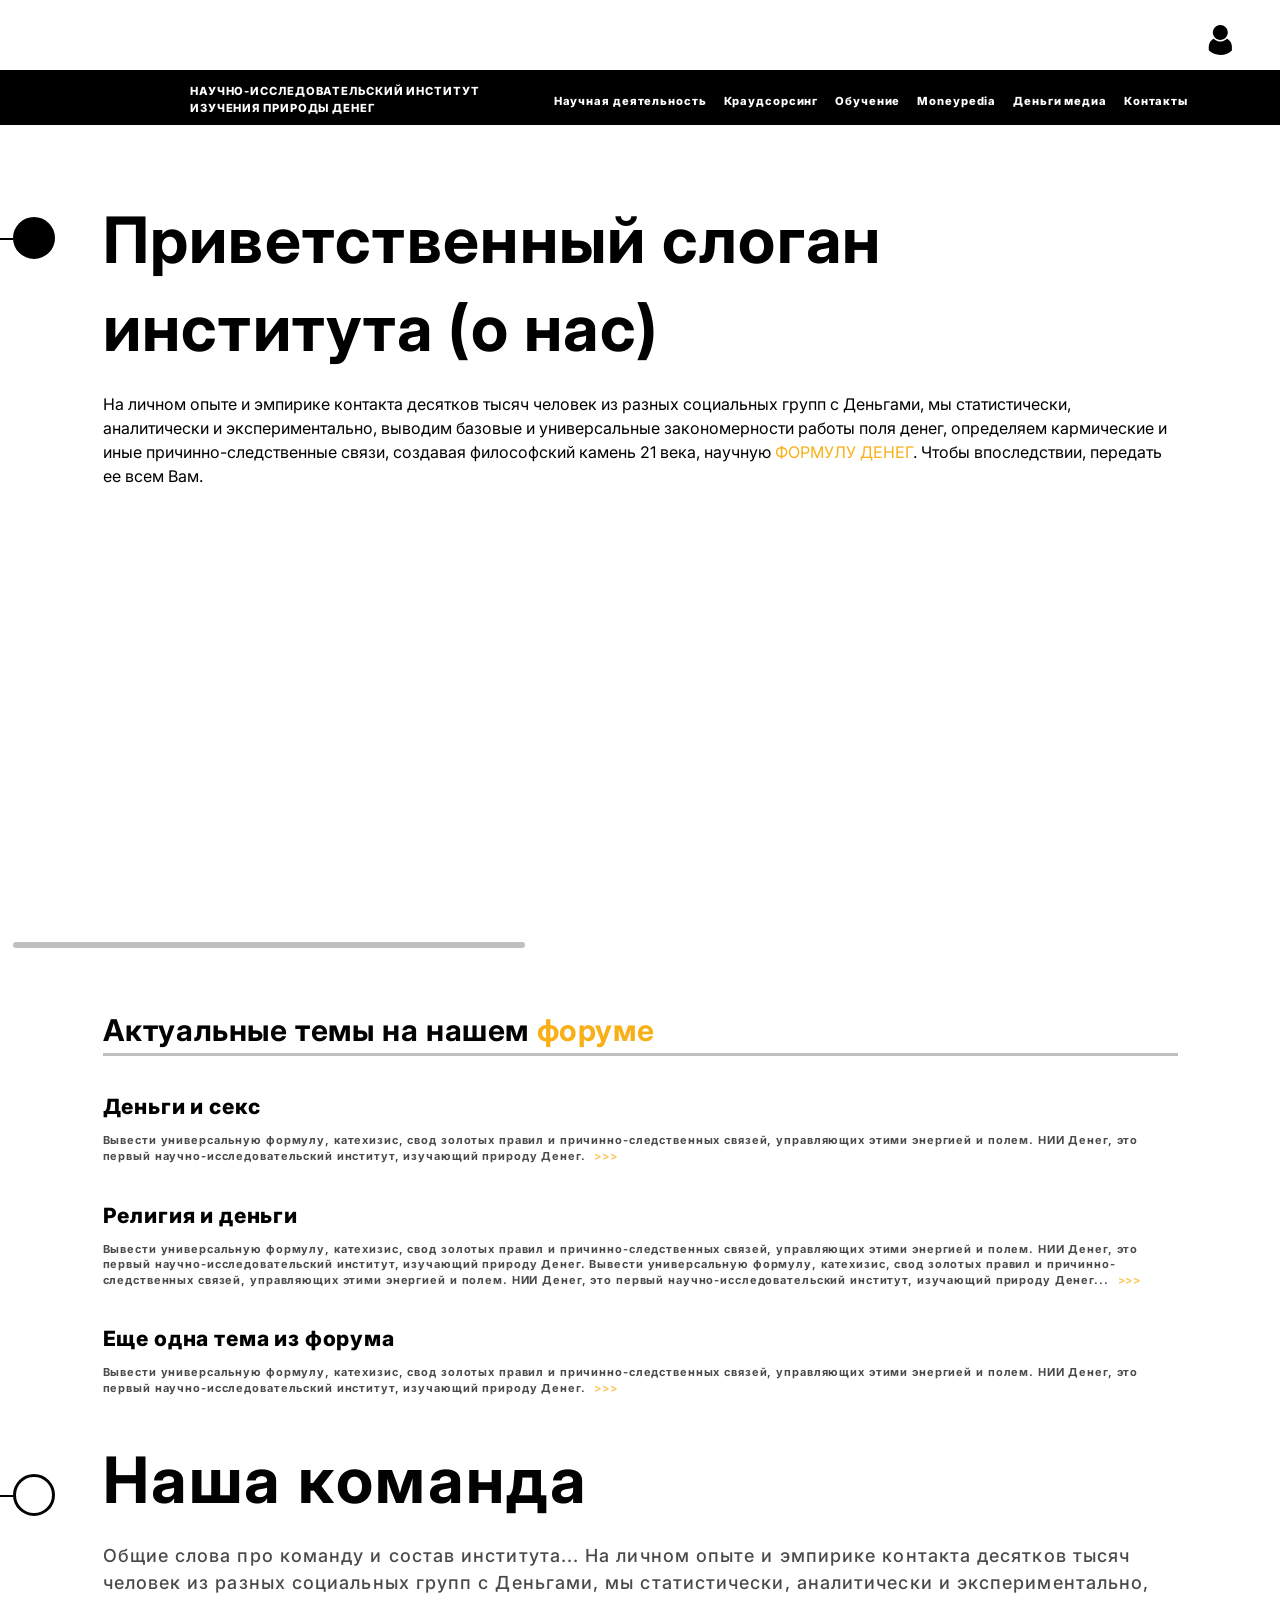
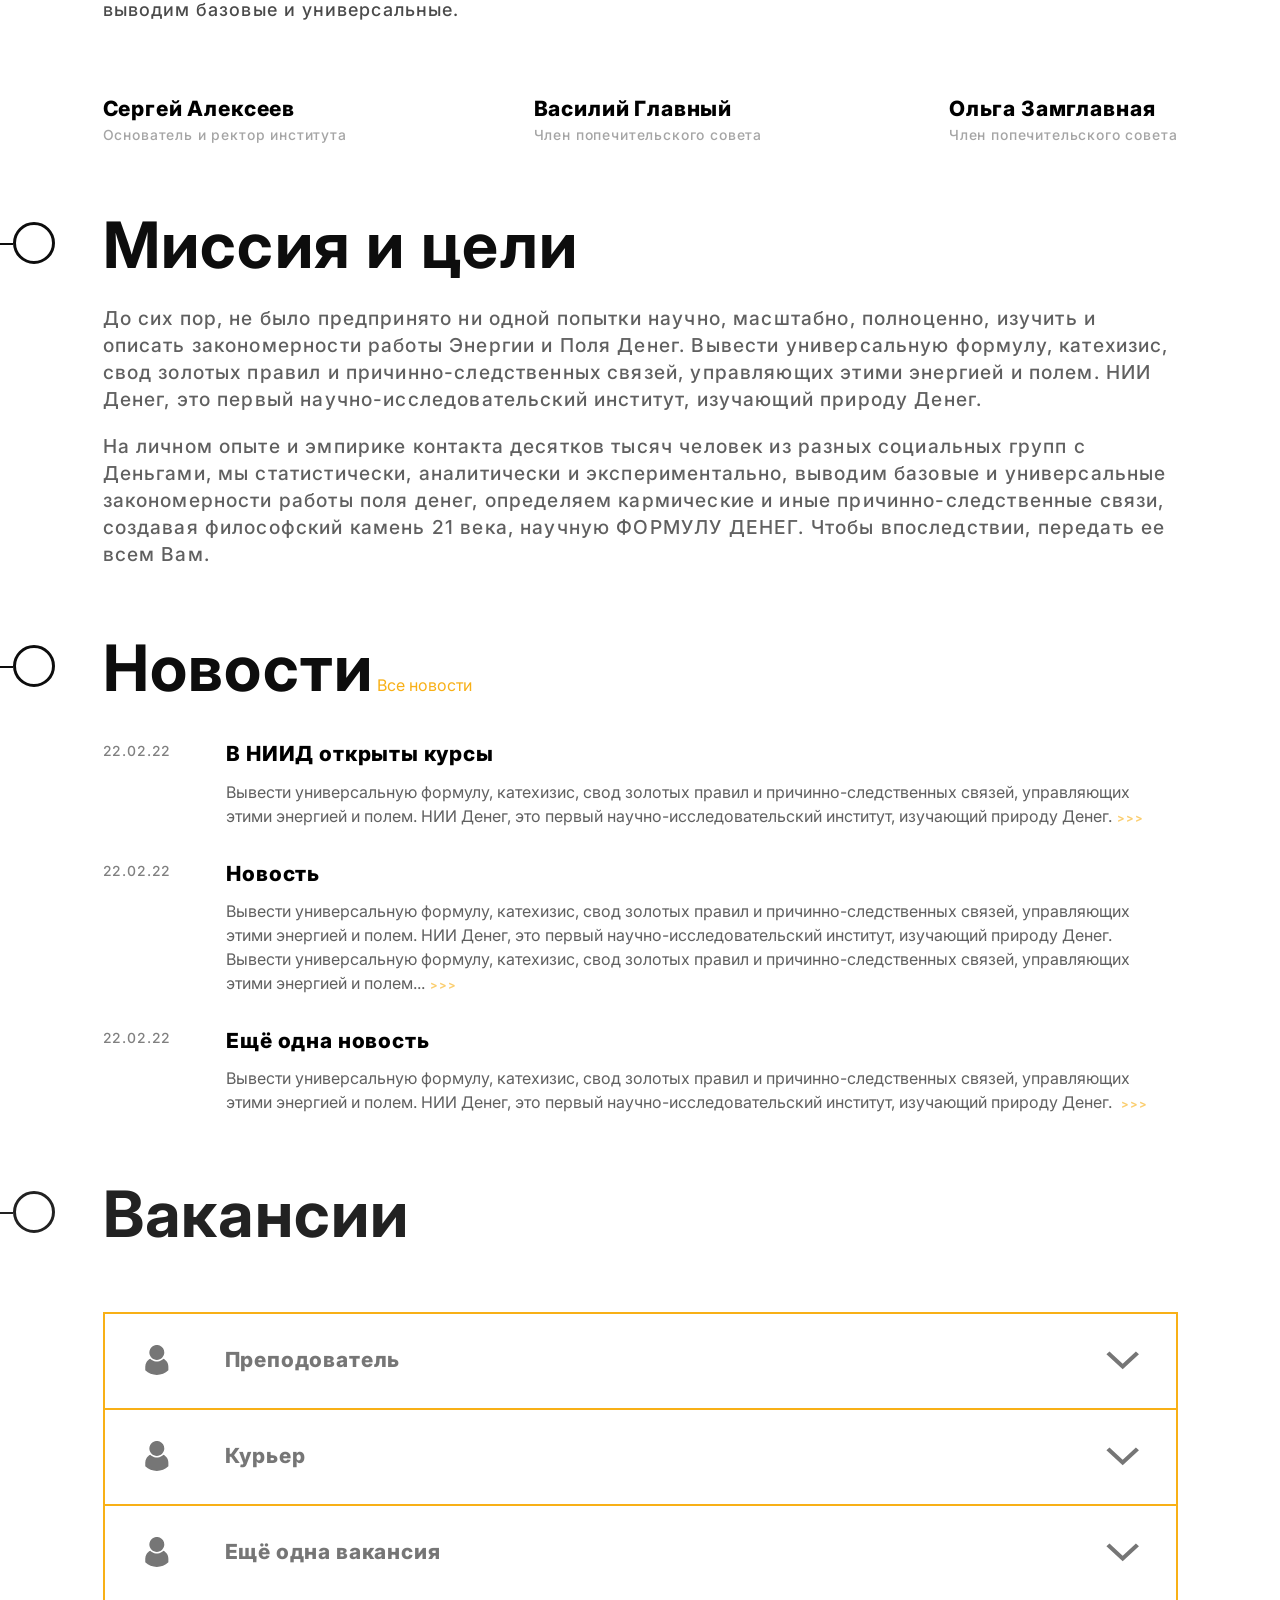
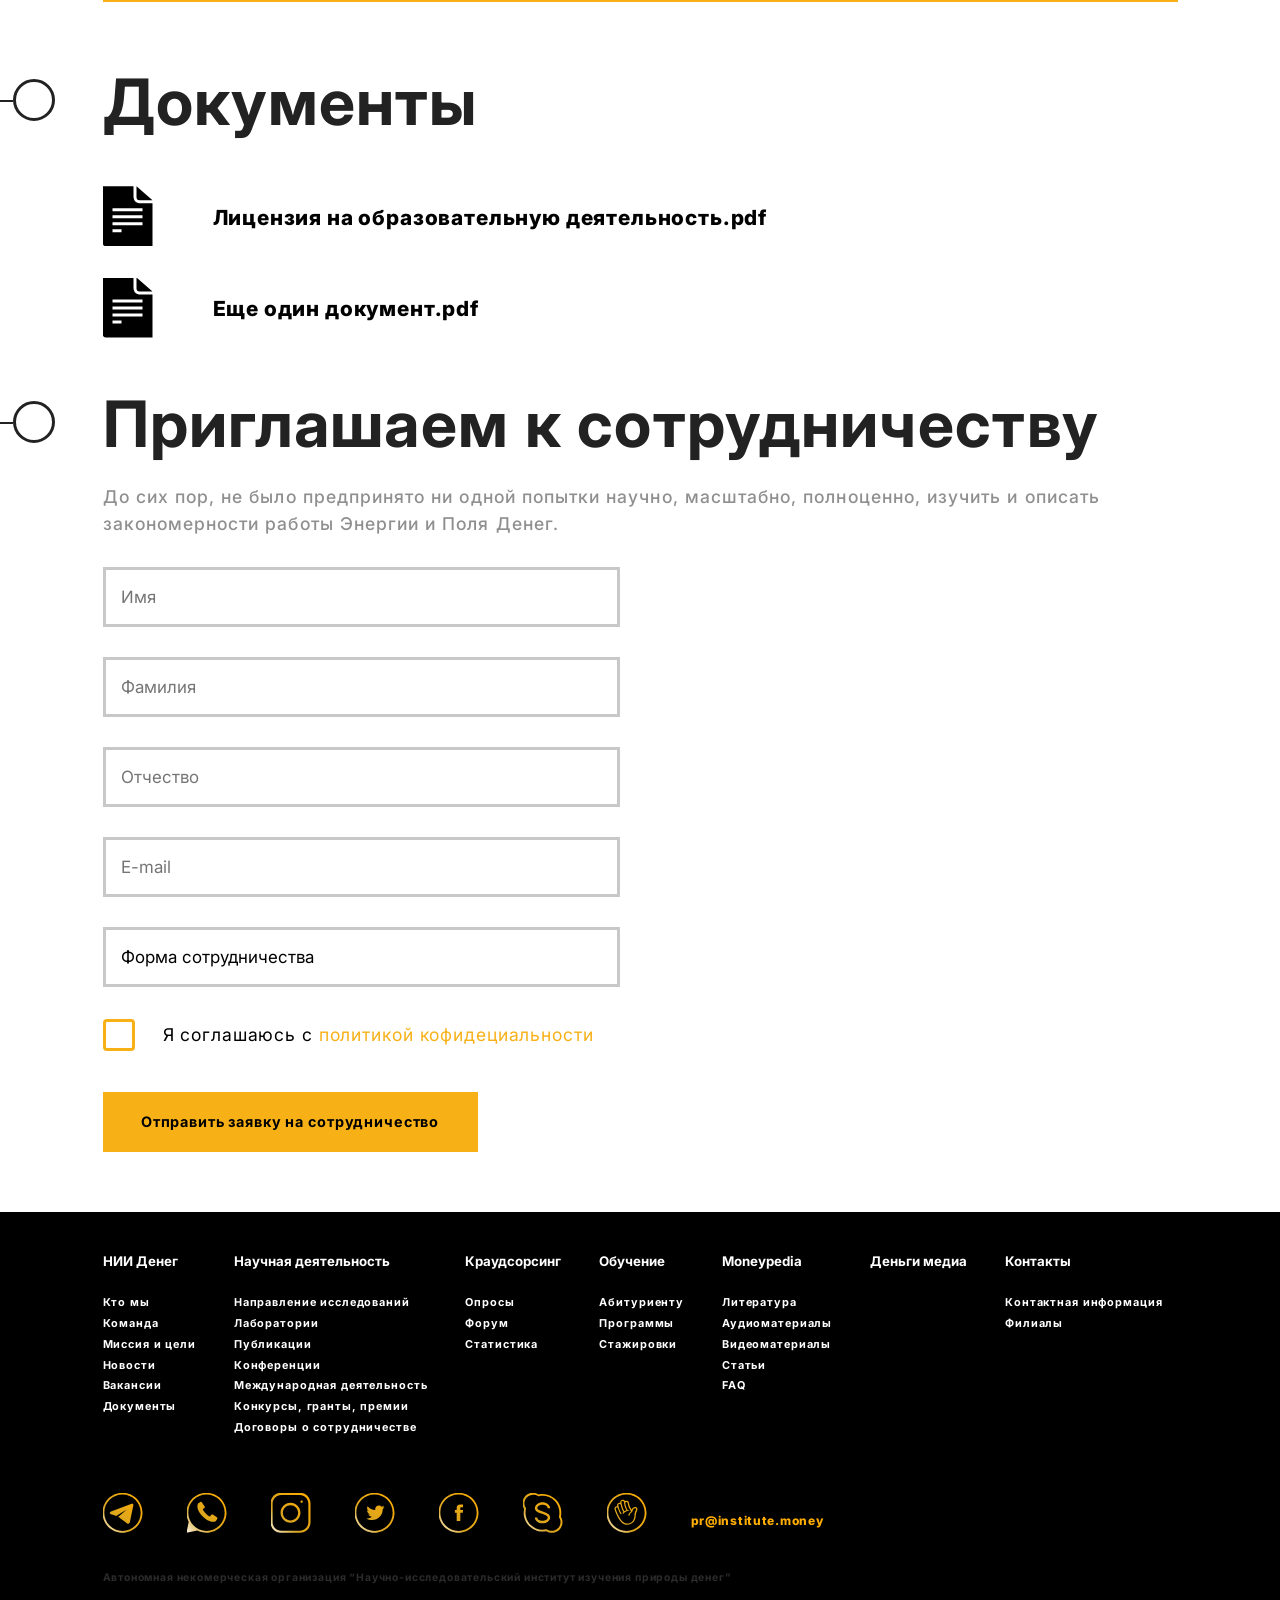
==== commit 89ed9f17: "Add files via upload" ====
--- a/index.html
+++ b/index.html
@@ -4,10 +4,10 @@
 	<meta charset="UTF-8">
 	<meta http-equiv="X-UA-Compatible" content="IE=edge">
 	<meta name="viewport" content="width=device-width, initial-scale=1.0">
-	<link rel="stylesheet" href="css/style.min.css?_v=20220221113655">
+	<link rel="stylesheet" href="css/style.min.css?_v=20220222212650">
 	<link rel="preconnect" href="https://fonts.googleapis.com">
 	<link rel="preconnect" href="https://fonts.gstatic.com" crossorigin>
-	<link href="https://fonts.googleapis.com/css2?family=Inter:wght@400;500;700;800&display=swap&_v=20220221113655" rel="stylesheet">	 
+	<link href="https://fonts.googleapis.com/css2?family=Inter:wght@400;500;700;800&display=swap&_v=20220222212650" rel="stylesheet">	 
 	<title>Научно иследовательский институт изучения природы денег</title>
 </head>
 	<body>
@@ -24,6 +24,7 @@
                 <div class="slogan">
                     <span class="slogan-text">НАУЧНО-ИССЛЕДОВАТЕЛЬСКИЙ ИНСТИТУТ
                         ИЗУЧЕНИЯ ПРИРОДЫ ДЕНЕГ</span>
+                    <span class="slogan-mini">НИИД</span>
                 </div>
                 <nav class="navigation">
                     <div class="burger_icon"><span class="burger"></span></div>
@@ -33,7 +34,7 @@
                         <li><a href="#">    Обучение</a></li>
                         <li><a href="#">    Moneypedia</a></li>
                         <li><a href="#">    Деньги медиа</a></li>
-                        <li><a href="#">    Контакты</a></li>
+                        <li><a href="skyfox132.github.io/contact.html">    Контакты</a></li>
                     </ul>
                 </nav>
                 <div class="cabinet">
@@ -593,7 +594,7 @@
     </div>
 
 </footer>
-		<script src="https://unpkg.com/swiper@8/swiper-bundle.min.js?_v=20220221113655"></script>
-		<script src="js/app.min.js?_v=20220221113655"></script>
+		<script src="https://unpkg.com/swiper@8/swiper-bundle.min.js?_v=20220222212650"></script>
+		<script src="js/app.min.js?_v=20220222212650"></script>
 	</body>
 </html>
--- a/css/style.min.css
+++ b/css/style.min.css
@@ -1 +1 @@
-@charset "UTF-8";@font-face{font-family:CormorantUpright;font-display:swap;src:url(../fonts/CormorantUpright-Bold.woff2) format("woff2"),url(../fonts/CormorantUpright-Bold.woff) format("woff");font-weight:700;font-style:normal}@font-face{font-family:CormorantUpright;font-display:swap;src:url(../fonts/CormorantUpright-Regular.woff2) format("woff2"),url(../fonts/CormorantUpright-Regular.woff) format("woff");font-weight:400;font-style:normal}@font-face{font-family:CormorantUpright;font-display:swap;src:url(../fonts/CormorantUpright-SemiBold.woff2) format("woff2"),url(../fonts/CormorantUpright-SemiBold.woff) format("woff");font-weight:600;font-style:normal}@font-face{font-family:TTTrailers;font-display:swap;src:url(../fonts/TTTrailers-Regular.woff2) format("woff2"),url(../fonts/TTTrailers-Regular.woff) format("woff");font-weight:400;font-style:normal}.footer-container{background:#000;color:#fff;padding-top:40px}.footer-links{display:-webkit-box;display:-ms-flexbox;display:flex;-webkit-box-pack:justify;-ms-flex-pack:justify;justify-content:space-between}.footer-links li{list-style-type:none;font-family:Inter;font-style:normal;font-weight:700;font-size:.68rem;line-height:1.3rem;letter-spacing:.08em;color:#c8c8c8}.footer-links li:hover{cursor:pointer;color:#f8b017}.link-margin{margin-right:15px}.link-margin h5{margin-bottom:20px}.social_links__margin{margin-top:55px;margin-bottom:20px}.social_links a{width:40px;height:40px;display:inline-block;margin-right:40px}.social_links a span{display:block;width:40px;height:40px;mix-blend-mode:screen;background:-o-linear-gradient(225deg,#ffad00 21%,#daa520 60%,#fff 85%,rgba(238,210,150,.986) 72%);background:linear-gradient(225deg,#ffad00 21%,#daa520 60%,#fff 85%,rgba(238,210,150,.986) 72%);background-size:4em 4em,2em 2em}.social_links a:hover span{-webkit-animation-name:icon;animation-name:icon;-webkit-animation-duration:.6s;animation-duration:.6s}@-webkit-keyframes icon{from{background-position:100% 0}to{background-position:-50% 180%}}@keyframes icon{from{background-position:100% 0}to{background-position:-50% 180%}}.niidmail{display:inline;line-height:3rem;height:40px;position:relative}.niidmail a{max-width:80%;font-family:Inter;font-style:normal;font-weight:800;font-size:.75rem;line-height:40px;letter-spacing:.06em;color:#ffad00!important;-webkit-transform:translatey(-20%);-ms-transform:translatey(-20%);transform:translatey(-20%)}.copyright p{font-weight:700;font-size:.65rem;line-height:140.62%;letter-spacing:.08em;color:grey}*,::after,::before{-webkit-box-sizing:border-box;box-sizing:border-box}ol[class],ul[class]{padding:0}blockquote,body,dd,dl,figcaption,figure,h1,h2,h3,h4,li,ol[class],p,ul[class]{margin:0}body{min-height:100vh;scroll-behavior:smooth;text-rendering:optimizeSpeed;line-height:1.5}ol[class],ul[class]{list-style:none}a:not([class]){-webkit-text-decoration-skip:ink;text-decoration-skip-ink:auto}img{max-width:100%;display:block}article>*+*{margin-top:1em}button,input,select,textarea{font:inherit}@font-face{font-family:swiper-icons;src:url("data:application/font-woff;charset=utf-8;base64, [base64]//wADZ2x5ZgAAAywAAADMAAAD2MHtryVoZWFkAAABbAAAADAAAAA2E2+eoWhoZWEAAAGcAAAAHwAAACQC9gDzaG10eAAAAigAAAAZAAAArgJkABFsb2NhAAAC0AAAAFoAAABaFQAUGG1heHAAAAG8AAAAHwAAACAAcABAbmFtZQAAA/gAAAE5AAACXvFdBwlwb3N0AAAFNAAAAGIAAACE5s74hXjaY2BkYGAAYpf5Hu/j+W2+MnAzMYDAzaX6QjD6/4//Bxj5GA8AuRwMYGkAPywL13jaY2BkYGA88P8Agx4j+/8fQDYfA1AEBWgDAIB2BOoAeNpjYGRgYNBh4GdgYgABEMnIABJzYNADCQAACWgAsQB42mNgYfzCOIGBlYGB0YcxjYGBwR1Kf2WQZGhhYGBiYGVmgAFGBiQQkOaawtDAoMBQxXjg/wEGPcYDDA4wNUA2CCgwsAAAO4EL6gAAeNpj2M0gyAACqxgGNWBkZ2D4/wMA+xkDdgAAAHjaY2BgYGaAYBkGRgYQiAHyGMF8FgYHIM3DwMHABGQrMOgyWDLEM1T9/w8UBfEMgLzE////P/5//f/V/xv+r4eaAAeMbAxwIUYmIMHEgKYAYjUcsDAwsLKxc3BycfPw8jEQA/[base64]/uznmfPFBNODM2K7MTQ45YEAZqGP81AmGGcF3iPqOop0r1SPTaTbVkfUe4HXj97wYE+yNwWYxwWu4v1ugWHgo3S1XdZEVqWM7ET0cfnLGxWfkgR42o2PvWrDMBSFj/IHLaF0zKjRgdiVMwScNRAoWUoH78Y2icB/yIY09An6AH2Bdu/UB+yxopYshQiEvnvu0dURgDt8QeC8PDw7Fpji3fEA4z/PEJ6YOB5hKh4dj3EvXhxPqH/SKUY3rJ7srZ4FZnh1PMAtPhwP6fl2PMJMPDgeQ4rY8YT6Gzao0eAEA409DuggmTnFnOcSCiEiLMgxCiTI6Cq5DZUd3Qmp10vO0LaLTd2cjN4fOumlc7lUYbSQcZFkutRG7g6JKZKy0RmdLY680CDnEJ+UMkpFFe1RN7nxdVpXrC4aTtnaurOnYercZg2YVmLN/d/gczfEimrE/fs/bOuq29Zmn8tloORaXgZgGa78yO9/cnXm2BpaGvq25Dv9S4E9+5SIc9PqupJKhYFSSl47+Qcr1mYNAAAAeNptw0cKwkAAAMDZJA8Q7OUJvkLsPfZ6zFVERPy8qHh2YER+3i/BP83vIBLLySsoKimrqKqpa2hp6+jq6RsYGhmbmJqZSy0sraxtbO3sHRydnEMU4uR6yx7JJXveP7WrDycAAAAAAAH//wACeNpjYGRgYOABYhkgZgJCZgZNBkYGLQZtIJsFLMYAAAw3ALgAeNolizEKgDAQBCchRbC2sFER0YD6qVQiBCv/H9ezGI6Z5XBAw8CBK/m5iQQVauVbXLnOrMZv2oLdKFa8Pjuru2hJzGabmOSLzNMzvutpB3N42mNgZGBg4GKQYzBhYMxJLMlj4GBgAYow/P/PAJJhLM6sSoWKfWCAAwDAjgbRAAB42mNgYGBkAIIbCZo5IPrmUn0hGA0AO8EFTQAA");font-weight:400;font-style:normal}:root{--swiper-theme-color:#007aff}.swiper{margin-left:auto;margin-right:auto;position:relative;overflow:hidden;list-style:none;padding:0;z-index:1}.swiper-vertical>.swiper-wrapper{-webkit-box-orient:vertical;-webkit-box-direction:normal;-ms-flex-direction:column;flex-direction:column}.swiper-wrapper{position:relative;width:100%;height:100%;z-index:1;display:-webkit-box;display:-ms-flexbox;display:flex;-webkit-transition-property:-webkit-transform;transition-property:-webkit-transform;-o-transition-property:transform;transition-property:transform;transition-property:transform,-webkit-transform;-webkit-box-sizing:content-box;box-sizing:content-box}.swiper-android .swiper-slide,.swiper-wrapper{-webkit-transform:translate3d(0,0,0);transform:translate3d(0,0,0)}.swiper-pointer-events{-ms-touch-action:pan-y;touch-action:pan-y}.swiper-pointer-events.swiper-vertical{-ms-touch-action:pan-x;touch-action:pan-x}.swiper-slide{-ms-flex-negative:0;flex-shrink:0;width:100%;height:100%;position:relative;-webkit-transition-property:-webkit-transform;transition-property:-webkit-transform;-o-transition-property:transform;transition-property:transform;transition-property:transform,-webkit-transform}.swiper-slide-invisible-blank{visibility:hidden}.swiper-autoheight,.swiper-autoheight .swiper-slide{height:auto}.swiper-autoheight .swiper-wrapper{-webkit-box-align:start;-ms-flex-align:start;align-items:flex-start;-webkit-transition-property:height,-webkit-transform;transition-property:height,-webkit-transform;-o-transition-property:transform,height;transition-property:transform,height;transition-property:transform,height,-webkit-transform}.swiper-backface-hidden .swiper-slide{-webkit-transform:translateZ(0);transform:translateZ(0);-webkit-backface-visibility:hidden;backface-visibility:hidden}.swiper-3d,.swiper-3d.swiper-css-mode .swiper-wrapper{-webkit-perspective:1200px;perspective:1200px}.swiper-3d .swiper-cube-shadow,.swiper-3d .swiper-slide,.swiper-3d .swiper-slide-shadow,.swiper-3d .swiper-slide-shadow-bottom,.swiper-3d .swiper-slide-shadow-left,.swiper-3d .swiper-slide-shadow-right,.swiper-3d .swiper-slide-shadow-top,.swiper-3d .swiper-wrapper{-webkit-transform-style:preserve-3d;transform-style:preserve-3d}.swiper-3d .swiper-slide-shadow,.swiper-3d .swiper-slide-shadow-bottom,.swiper-3d .swiper-slide-shadow-left,.swiper-3d .swiper-slide-shadow-right,.swiper-3d .swiper-slide-shadow-top{position:absolute;left:0;top:0;width:100%;height:100%;pointer-events:none;z-index:10}.swiper-3d .swiper-slide-shadow{background:rgba(0,0,0,.15)}.swiper-3d .swiper-slide-shadow-left{background-image:-webkit-gradient(linear,right top,left top,from(rgba(0,0,0,.5)),to(rgba(0,0,0,0)));background-image:-o-linear-gradient(right,rgba(0,0,0,.5),rgba(0,0,0,0));background-image:linear-gradient(to left,rgba(0,0,0,.5),rgba(0,0,0,0))}.swiper-3d .swiper-slide-shadow-right{background-image:-webkit-gradient(linear,left top,right top,from(rgba(0,0,0,.5)),to(rgba(0,0,0,0)));background-image:-o-linear-gradient(left,rgba(0,0,0,.5),rgba(0,0,0,0));background-image:linear-gradient(to right,rgba(0,0,0,.5),rgba(0,0,0,0))}.swiper-3d .swiper-slide-shadow-top{background-image:-webkit-gradient(linear,left bottom,left top,from(rgba(0,0,0,.5)),to(rgba(0,0,0,0)));background-image:-o-linear-gradient(bottom,rgba(0,0,0,.5),rgba(0,0,0,0));background-image:linear-gradient(to top,rgba(0,0,0,.5),rgba(0,0,0,0))}.swiper-3d .swiper-slide-shadow-bottom{background-image:-webkit-gradient(linear,left top,left bottom,from(rgba(0,0,0,.5)),to(rgba(0,0,0,0)));background-image:-o-linear-gradient(top,rgba(0,0,0,.5),rgba(0,0,0,0));background-image:linear-gradient(to bottom,rgba(0,0,0,.5),rgba(0,0,0,0))}.swiper-css-mode>.swiper-wrapper{overflow:auto;scrollbar-width:none;-ms-overflow-style:none}.swiper-css-mode>.swiper-wrapper::-webkit-scrollbar{display:none}.swiper-css-mode>.swiper-wrapper>.swiper-slide{scroll-snap-align:start start}.swiper-horizontal.swiper-css-mode>.swiper-wrapper{-ms-scroll-snap-type:x mandatory;scroll-snap-type:x mandatory}.swiper-vertical.swiper-css-mode>.swiper-wrapper{-ms-scroll-snap-type:y mandatory;scroll-snap-type:y mandatory}.swiper-centered>.swiper-wrapper::before{content:"";-ms-flex-negative:0;flex-shrink:0;-webkit-box-ordinal-group:10000;-ms-flex-order:9999;order:9999}.swiper-centered.swiper-horizontal>.swiper-wrapper>.swiper-slide:first-child{-webkit-margin-start:var(--swiper-centered-offset-before);margin-inline-start:var(--swiper-centered-offset-before)}.swiper-centered.swiper-horizontal>.swiper-wrapper::before{height:100%;min-height:1px;width:var(--swiper-centered-offset-after)}.swiper-centered.swiper-vertical>.swiper-wrapper>.swiper-slide:first-child{-webkit-margin-before:var(--swiper-centered-offset-before);margin-block-start:var(--swiper-centered-offset-before)}.swiper-centered.swiper-vertical>.swiper-wrapper::before{width:100%;min-width:1px;height:var(--swiper-centered-offset-after)}.swiper-centered>.swiper-wrapper>.swiper-slide{scroll-snap-align:center center}body{font-size:16px;line-height:18px}.empty-visible{height:184px}.menu-nav{max-width:1280px;margin:10px auto}.mainmenu{position:absolute;-webkit-transition:top,height;-o-transition:top,height;transition:top,height;-webkit-transition-duration:.7s;-o-transition-duration:.7s;transition-duration:.7s;width:100%;height:55px;font-family:Inter;font-style:normal;font-weight:800;font-size:.7rem;line-height:140.62%;background:#000;letter-spacing:.08em;color:#fff;top:70px}.menu-nav{height:120px;width:100%;display:-webkit-box;display:-ms-flexbox;display:flex;-webkit-box-pack:start;-ms-flex-pack:start;justify-content:flex-start;position:relative}.logo{display:-webkit-box;display:-ms-flexbox;display:flex;-webkit-box-align:center;-ms-flex-align:center;align-items:center;width:148px;height:148px;position:relative;-webkit-transform:translateY(-50px);-ms-transform:translateY(-50px);transform:translateY(-50px)}.logo-mini{position:relative;-webkit-transform:translateX(-74px);-ms-transform:translateX(-74px);transform:translateX(-74px);opacity:0;top:-5px}.navigation{display:-webkit-box;display:-ms-flexbox;display:flex;-webkit-box-flex:1;-ms-flex:1;flex:1;padding-right:20px;-webkit-box-pack:end;-ms-flex-pack:end;justify-content:flex-end}.menu-link li{padding:13px 0;display:inline-block;margin-left:14px}.menu-link li a{-webkit-transition:color;-o-transition:color;transition:color;-webkit-transition-duration:.5s;-o-transition-duration:.5s;transition-duration:.5s}.menu-link li:hover{color:#f8b017;border-bottom:3px solid #f8b017}.slogan{position:relative;max-width:300px;line-height:1rem;padding-top:3px}.stick-menu{margin-top:0;position:fixed;z-index:20;-webkit-animation:move .8s;animation:move .8s;top:0;left:0;width:100%;height:55px;opacity:1}@-webkit-keyframes move{0%{top:-100%}100%{top:0}}@keyframes move{0%{top:-100%}100%{top:0}}.slogan-margin{line-height:2rem}.logo-min__position{opacity:1;left:150px}.logo-itm{-webkit-transition-duration:.5s;-o-transition-duration:.5s;transition-duration:.5s;-webkit-transition:width;-o-transition:width;transition:width}.cabinet{width:30px;height:30px;position:relative;top:-55px;-webkit-clip-path:url(#man);clip-path:url(#man);background-color:#000;cursor:pointer}.cabinet:hover{background-color:#f8b017}:root{--swiper-theme-color:$orange-color}*{text-decoration:none;-webkit-box-sizing:border-box;box-sizing:border-box;padding:0;margin:0;line-height:1.5}a{text-decoration:none;color:#fff}a:visited{text-decoration:none;color:inherit}h3{color:#000}.pointer{cursor:pointer;margin-left:5px}body{font-family:Inter,sans-serif;font-size:16px;text-decoration:none}body.lock{overflow:hidden}.svgs{height:0;overflow:hidden}h2{font-family:Inter;font-size:64px;font-style:normal;font-weight:700;line-height:80px;letter-spacing:.02em;text-align:left;position:relative}.dots::after{content:"";-webkit-transition:background-color,.3s;-o-transition:background-color,.3s;transition:background-color,.3s;position:absolute;top:17px;left:-7vw;height:42px;width:42px;border-radius:50%;border:solid 3px #000}.dots::before{content:"";position:absolute;top:38px;left:-37vw;height:2px;width:30vw;background:#000}.dots-active::after{content:"";position:absolute;top:17px;left:-7vw;height:42px;width:42px;border-radius:50%;-webkit-transition-duration:.5s;-o-transition-duration:.5s;transition-duration:.5s;-webkit-transition:background-color,.3s;-o-transition:background-color,.3s;transition:background-color,.3s;border:solid 3px #000;background-color:#000}.dots-active::before{content:"";position:absolute;top:38px;left:-37vw;height:2px;width:30vw;background:#000}.no-webp .background{background:url(../img/Vector.png) repeat}.background{position:fixed;z-index:-1;width:100%;height:700%;opacity:.3;-webkit-transform:translateY(-2000px);-ms-transform:translateY(-2000px);transform:translateY(-2000px)}.orange{color:#f8b017!important;cursor:pointer}.footer-links{display:-webkit-box;display:-ms-flexbox;display:flex;-webkit-box-pack:justify;-ms-flex-pack:justify;justify-content:space-between}.wraper{margin:0 auto;max-width:100%}.wrap{max-width:1075px;margin:0 auto}.title{margin:200px auto 0}.title h1{font-family:Inter;font-size:4rem;font-style:normal;font-weight:700;line-height:4rem;letter-spacing:.02em;text-align:left}.title h1 span{font-family:Inter;font-size:21px;font-style:normal;font-weight:800;line-height:32px;letter-spacing:.04em;text-align:left}.swiper-scrollbar{height:20px}.swiper-scrollbar-drag{background-color:grey;position:absolute;left:1%;bottom:0;z-index:5;height:6px;width:98%;border-radius:3px;opacity:.5}.swiper-wrapper{height:94%}.swiper{width:100%;height:400px}.no-webp .slide1{background:center/cover no-repeat url(../img/image11.png)}.slide1{height:100%}.no-webp .slide2{background:center/cover no-repeat url(../img/image12.png)}.slide2{height:100%}.no-webp .slide3{background:center/cover no-repeat url(../img/image_13.png)}.slide3{height:100%}.no-webp .slide4{background:center/cover no-repeat url(../img/image_14.png)}.slide4{height:100%}.no-webp .slide5{background:center/cover no-repeat url(../img/image11.png)}.slide5{height:100%}.actual{margin-top:60px;position:relative}.actual_title{margin-bottom:40px;position:relative}.actual_title h2{font-family:Inter;font-size:64px;font-style:normal;font-weight:700;line-height:45px;letter-spacing:.04em;text-align:left}.actual_title h2 a::after{content:"";display:block;position:absolute;height:2px;width:100%;top:48px;background:#000;opacity:.3}.actual_article{margin-top:35px;position:relative}.actual_article p{margin-top:10px;font-family:Inter;font-family:Inter;font-size:11px;font-style:normal;font-weight:700;line-height:15px;letter-spacing:.08em;text-align:left}.no-webp .actual_article::before{background:no-repeat url(../img/news_arrow_black.png)}.actual_article::before{content:"";position:absolute;width:20px;height:20px;margin:0 auto;left:-20px;top:7px}.no-webp .actual_article:hover::before{background:no-repeat url(../img/news_arrow_orange.png)}.actual_article h3{font-family:Inter;font-size:21px;font-style:normal;font-weight:800;line-height:32px;letter-spacing:.04em;text-align:left}.actual_article h3:hover{color:#f8b017}.no-webp .actual_article h3:hover .actual_article::before{background:no-repeat url(../img/news_arrow_orange.png)}.our-comand{margin-top:60px}.our-comand p{font-family:Inter;font-size:18px;font-style:normal;font-weight:500;line-height:27px;letter-spacing:.06em;text-align:left}.gallery{margin-top:60px;display:-webkit-box;display:-ms-flexbox;display:flex;-webkit-box-pack:justify;-ms-flex-pack:justify;justify-content:space-between}.gallery-item h3{font-family:Inter;font-size:21px;font-style:normal;font-weight:800;line-height:32px;letter-spacing:.04em;text-align:left;margin-top:10px}.gallery-item p{font-family:Inter;font-style:normal;font-weight:500;font-size:.87rem;line-height:150%;letter-spacing:.06em;color:grey}.our-mission{margin-top:60px}.our-mission p{margin-top:20px;font-family:Inter;font-size:1.2rem;font-style:normal;font-weight:500;line-height:27px;letter-spacing:.06em;text-align:left}.news_post a{color:#000}.news{margin-top:60px}.news a:hover{cursor:pointer;color:#f8b017}.news h2{display:inline-block}.new_item{margin:30px 0 0 0;display:-webkit-box;display:-ms-flexbox;display:flex;-webkit-box-pack:justify;-ms-flex-pack:justify;justify-content:space-between}.news_date span{font-family:Inter;font-style:normal;font-weight:500;font-size:.87rem;line-height:150%;letter-spacing:.06em;color:grey}.news_post{position:relative;margin-left:55px}.news_post a{display:inline;font-family:Inter;font-style:normal;font-weight:700;font-size:.7rem;line-height:140.62%;letter-spacing:.08em}.news_post h3 a{font-weight:800;font-size:1.3rem;line-height:150%;letter-spacing:.04em}.news_post p{margin-top:10px}.no-webp .news_post h3 a::before{background:no-repeat url(../img/news_arrow_black.png)}.news_post h3 a::before{content:"";width:20px;height:20px;position:absolute;top:4px;left:-25px}.news_post h3 a:hover{-webkit-transition-duration:.2s!important;-o-transition-duration:.2s!important;transition-duration:.2s!important;-webkit-transition:color!important;-o-transition:color!important;transition:color!important;color:#f8b017}.no-webp .news_post h3 a:hover::before{background:no-repeat url(../img/news_arrow_orange.png)}.vacation{margin-top:60px}.tabs{margin-top:60px}.tab-text{-webkit-transition:-webkit-transform .46s ease;transition:-webkit-transform .46s ease;-o-transition:transform .46s ease;transition:transform .46s ease;transition:transform .46s ease,-webkit-transform .46s ease;-webkit-transform:scaleY(0);-ms-transform:scaleY(0);transform:scaleY(0);overflow:hidden;margin-left:40px;max-height:0}.tab-text h4{margin-top:20px}.tab-text h4:first-child{margin-top:10px}.tab-text ul{list-style-type:disc;list-style-position:inside}.tab-text-active{max-height:100%;-webkit-transform:scaleY(1);-ms-transform:scaleY(1);transform:scaleY(1)}.tab-icon{margin:15px;width:30px;height:30px;background-color:#000;-webkit-clip-path:url(#man);clip-path:url(#man)}.tab-icon:hover{background-color:#f8b017}.tab-icon__active{background-color:#f8b017}.tab-title{display:block;width:100%;border:2px solid #f8b017;padding:15px 30px;margin-top:-2px;min-height:98px}.tab-title p{width:100%;font-weight:800;font-size:1.3rem;line-height:300%;letter-spacing:.04em;color:#000;position:relative}.tab-active p{color:#f8b017;position:relative}.tab-title_flex{display:-webkit-box;display:-ms-flexbox;display:flex;-webkit-box-pack:justify;-ms-flex-pack:justify;justify-content:space-between;cursor:pointer;position:relative;margin-left:90px}.tab-title_flex p::before{content:"";position:absolute;margin-top:16px;width:30px;height:30px;left:-80px;-webkit-clip-path:url(#man);clip-path:url(#man);background-color:#000}.tab-title_flex p::after{content:"";position:absolute;margin-top:22px;right:0;width:40px;height:20px;-webkit-clip-path:url(#arrow);clip-path:url(#arrow);background-color:#000}.tab-title_flex p:hover{color:#f8b017}.tab-title_flex p:hover::before{background-color:#f8b017}.tab-title_flex p:hover::after{background-color:#f8b017}.tab-active p::before{background-color:#f8b017}.tab-active p::after{-webkit-clip-path:url(#arrow);clip-path:url(#arrow);background-color:#f8b017;-webkit-transform:rotate(180deg);-ms-transform:rotate(180deg);transform:rotate(180deg)}.tabs-phone{margin-top:25px}.tabs-phone span{font-size:.87rem;font-style:normal;font-weight:700;line-height:21px;letter-spacing:.06em;text-align:left}.ancet-btn{margin-top:40px;max-width:315px;width:100%;height:60px;background-color:#f8b017;font-weight:700;font-size:.9rem;line-height:150%;letter-spacing:.06em;border:none}.ancet-btn:hover{-webkit-transition:.2s;-o-transition:.2s;transition:.2s;border:3px solid #000}.docs{margin-top:60px}.docs a{margin-top:60px;display:block;font-weight:800;font-size:1.3rem;line-height:150%;letter-spacing:.04em;position:relative;padding-left:110px;-webkit-transition-duration:.3s;-o-transition-duration:.3s;transition-duration:.3s;-webkit-transition:color;-o-transition:color;transition:color}.docs a::before{content:"";position:absolute;left:0;top:-50%;width:50px;height:60px;background-color:#000;-webkit-clip-path:url(#doc);clip-path:url(#doc);-webkit-transition:.2s;-o-transition:.2s;transition:.2s}.docs a:hover{color:#f8b017}.docs a:hover::before{background-color:#f8b017;-webkit-clip-path:url(#doc);clip-path:url(#doc)}.actual h2{font-size:30px;line-height:140%}.line{width:100%;height:3px;background:grey;opacity:.5}.cooperation{margin-top:60px;margin-bottom:60px;position:relative}.cooperation p{margin-top:20px;font-weight:500;font-size:1.1rem;line-height:150%;letter-spacing:.06em}.cooperation input,.cooperation select{margin-top:30px;display:block;max-width:517px;width:100%;height:60px;overflow:hidden;border:3px solid #c8c8c8;-webkit-box-sizing:border-box;box-sizing:border-box;font-size:1.06rem;padding:15px;background-color:#fff;color:#000}.cooperation input:focus,.cooperation select:focus{outline:0;border:3px solid #f8b017}.cooperation span{display:inline-block}.cooperation select{-webkit-appearance:none;-moz-appearance:none;appearance:none}.select{max-width:517px;position:relative}.no-webp .select::after{background:no-repeat url(../img/news_arrow_black.png)}.select::after{content:"";position:absolute;width:20px;height:20px;right:20px;top:1.5rem;-webkit-transform:rotate(90deg);-ms-transform:rotate(90deg);transform:rotate(90deg)}.politic{display:-webkit-box;display:-ms-flexbox;display:flex;margin-top:30px}.politic span{display:inline-block;vertical-align:bottom;font-size:1.1rem;line-height:200%;letter-spacing:.05em}.politic span:last-child{margin-left:20px}.politic span a:hover{text-decoration:underline}.check-box{position:absolute;opacity:0;z-index:-5;background:#fff;border:3px solid #f8b017;-webkit-box-sizing:border-box;box-sizing:border-box}.check-box+label{cursor:pointer;display:-webkit-inline-box;display:-ms-inline-flexbox;display:inline-flex;-webkit-box-align:center;-ms-flex-align:center;align-items:center;-webkit-user-select:none;-moz-user-select:none;-ms-user-select:none;user-select:none}.check-box+label::before{content:"";display:inline-block;width:2rem;height:2rem;-ms-flex-negative:0;flex-shrink:0;-webkit-box-flex:0;-ms-flex-positive:0;flex-grow:0;border:3px solid #f8b017;border-radius:.25em;margin-right:.5em;background-repeat:no-repeat;background-position:center center;background-size:50% 50%}.no-webp .check-box:checked+label::before{background-image:url(../img/news_arrow_black.png)}.check-box:checked+label::before{-webkit-transform:rotate(90deg);-ms-transform:rotate(90deg);transform:rotate(90deg);background-size:13px 20px;border:3px solid #f8b017}.coop-btn{cursor:pointer;margin-top:40px;max-width:375px;width:100%;height:60px;background-color:#f8b017;font-weight:700;font-size:.9rem;line-height:150%;letter-spacing:.06em;border:none;-webkit-transition:.2s;-o-transition:.2s;transition:.2s}.coop-btn:hover{border:3px solid #000;cursor:pointer}.swiper-slide{margin:0!important;position:relative}.slide-link{-webkit-transition-duration:.3s!important;-o-transition-duration:.3s!important;transition-duration:.3s!important;-webkit-transition:all;-o-transition:all;transition:all}.slide-link:hover{border:3px solid #f8b017}.slide-link a{padding:0 10px;position:absolute;left:10px;font-family:Inter;font-style:normal;font-weight:800;font-size:1.3rem;line-height:150%;color:#fff;letter-spacing:.04em;overflow:hidden;bottom:10px}.slide-link a:hover{color:#f8b017}.slider{margin-top:60px}.burger-active{display:none}.swiper-pagination-horizontal{height:12px;background:grey;width:100%}@media all and (min-width:1880px){.slide-link{height:450px}}@media all and (max-width:1270px){.wrap{padding:0 80px}.header-menu a{margin-left:15px}.slogan p{font-size:.5rem}.slider{height:350px}}@media all and (max-width:1024px){h2{font-size:2.5rem}.menu-link a{font-size:.5rem;margin-left:5px}.slogan-text{font-size:.5rem}.slogan{max-width:210px}.logo{margin-left:20px}.cabinet{right:30px}.gallery-item{margin:5px}}@media all and (max-width:920px){h2{font-size:2rem;line-height:140%}.logo{width:100px}.slogan{max-width:200px}.slogan-text{font-size:.5rem}.dots::before{position:absolute;left:0;-webkit-transform:translateX(-118%);-ms-transform:translateX(-118%);transform:translateX(-118%);top:35px}.dots::after{top:22px;left:-47px;width:30px;height:30px}}@media all and (max-width:810px){.social_links a{margin-top:10px}h2{font-size:2.5rem}.footer-links{-ms-flex-wrap:wrap;flex-wrap:wrap}.link-margin{margin:10px 5px}.docs a::before{content:"";position:absolute;left:0;top:0;width:50px;height:60px}.slide-link a{font-size:1rem;line-height:140%}.mainmenu{top:50px}.dots::after,.dots::before{display:none}.footer-links{-webkit-box-pack:justify;-ms-flex-pack:justify;justify-content:space-between}.link-margin{width:23%}.niidmail{width:150px}.logo_active{top:0;position:absolute;z-index:33;width:120px;left:50%;-webkit-transform:translatex(-50%);-ms-transform:translatex(-50%);transform:translatex(-50%)}.cabinet_active{-webkit-transition:all,.2s;-o-transition:all,.2s;transition:all,.2s;position:absolute;z-index:31;background-color:#fff;top:5px;left:50px}.burger_icon{z-index:30;display:block;position:absolute;right:40px;top:15px;width:30px;height:18px;cursor:pointer}.burger_icon span{top:50%;-webkit-transform:scale(1) translate(0,-50%);-ms-transform:scale(1) translate(0,-50%);transform:scale(1) translate(0,-50%);left:0;position:absolute;height:20%;width:30px;-webkit-transition:all .3s ease 0s;-o-transition:all .3s ease 0s;transition:all .3s ease 0s;background-color:#fff}.burger_icon::before{content:"";left:0;top:0;position:absolute;height:20%;width:30px;-webkit-transition:all .3s ease 0s;-o-transition:all .3s ease 0s;transition:all .3s ease 0s;background-color:#fff}.burger_icon::after{content:"";left:0;bottom:0;position:absolute;height:20%;width:30px;-webkit-transition:all .3s ease 0s;-o-transition:all .3s ease 0s;transition:all .3s ease 0s;background-color:#fff}.burger_active{display:block;position:absolute;right:40px;top:15px;width:30px;height:20%;cursor:pointer;z-index:99}.burger_active span{-webkit-transform:scale(0) translate(0,-50%);-ms-transform:scale(0) translate(0,-50%);transform:scale(0) translate(0,-50%)}.burger_active::before{top:50%;-webkit-transform:rotate(45deg) translate(0,-50%);-ms-transform:rotate(45deg) translate(0,-50%);transform:rotate(45deg) translate(0,-50%)}.burger_active::after{content:"";bottom:45%;-webkit-transform:rotate(-45deg) translate(0,50%);-ms-transform:rotate(-45deg) translate(0,50%);transform:rotate(-45deg) translate(0,50%)}.menu-link{position:fixed;z-index:20;width:100vw;height:100vh;background:#000;display:-webkit-box;display:-ms-flexbox;display:flex;-webkit-box-orient:vertical;-webkit-box-direction:normal;-ms-flex-direction:column;flex-direction:column;-webkit-box-pack:end;-ms-flex-pack:end;justify-content:flex-end;-webkit-box-align:center;-ms-flex-align:center;align-items:center;-webkit-transition:left,.4s;-o-transition:left,.4s;transition:left,.4s;left:-130%;top:0}.menu-link li:last-child{margin-bottom:40px}.no-webp .menu-link::after{background-image:url(../img/vector.png)}.menu-link::after{position:absolute;width:100%;height:100%;content:"";opacity:.3;z-index:-1}.menu-link a{line-height:.3;font-size:1.3rem;color:#f8b017}.menu-link_active{left:0}.menu-link_active li:hover{border-bottom:none}.menu-link_active li:hover a:hover{color:#fff}}@media all and (max-width:621px){.gallery{-ms-flex-wrap:wrap;flex-wrap:wrap;-webkit-box-pack:center;-ms-flex-pack:center;justify-content:center}.docs a{margin-top:30px}}@media all and (max-width:482px){.wrap{margin-top:20px;padding:0 20px 0 60px}.dots::before{top:35px;left:-150px}.dots::after{top:22px}.docs a::before{left:20px;top:-12px}}@media all and (max-width:430px){.dots-active::before{left:-160px}.burger-span{right:10px}.dots::before{left:-165px}.logo_active{position:absolute;width:100px;height:auto;top:30%;left:50%;-webkit-transform:translateX(-50%);-ms-transform:translateX(-50%);transform:translateX(-50%)}.slogan{position:absolute;width:100%;top:160px;left:50%;-webkit-transform:translateX(-50%);-ms-transform:translateX(-50%);transform:translateX(-50%);text-align:center}.footer-links{display:none!important}.socials{display:none!important}.footer-container{padding-top:15px}.copyright p{margin-bottom:30px}}@media only screen and (min-device-width:320px) and (max-device-width:481px){.wrapper{overflow:hidden}h2{margin-top:40px;font-size:1.3rem}.title_h1{margin-top:140px}.dots{font-size:1.8rem;line-height:140%}.actual{margin-top:80px}.actual h2 a::after{top:25px}.wrap{padding:0 30px 0 30px;overflow:hidden}.actual_article{margin-left:20px}.actual_article p{display:none}.news_date{display:none}.news_post{margin-left:25px;font-size:1rem}.news_post p{display:none}.tab-title_flex{margin:15px auto}.tab-title_flex p{line-height:140%}.tab-title_flex p::after{display:none}.tab-title_flex p::before{display:none}.tab-text-active{margin:15px}.ancet-btn{font-size:.8rem}.docs a{margin:30px auto;font-size:1rem;padding-left:80px}.docs a::before{left:0;top:50%;-webkit-transform:translateY(-50%);-ms-transform:translateY(-50%);transform:translateY(-50%)}.coop-btn{margin:40px auto}.footer-links{display:-webkit-box;display:-ms-flexbox;display:flex;-webkit-box-orient:vertical;-webkit-box-direction:normal;-ms-flex-direction:column;flex-direction:column;-webkit-box-pack:center;-ms-flex-pack:center;justify-content:center}.social_links{-webkit-box-pack:center;-ms-flex-pack:center;justify-content:center}}.webp .background{background:url(../img/Vector.webp) repeat}.webp .slide1{background:center/cover no-repeat url(../img/image11.webp)}.webp .slide2{background:center/cover no-repeat url(../img/image12.webp)}.webp .slide3{background:center/cover no-repeat url(../img/image_13.webp)}.webp .slide4{background:center/cover no-repeat url(../img/image_14.webp)}.webp .slide5{background:center/cover no-repeat url(../img/image11.webp)}.webp .actual_article::before{background:no-repeat url(../img/news_arrow_black.webp)}.webp .actual_article:hover::before{background:no-repeat url(../img/news_arrow_orange.webp)}.webp .actual_article h3:hover .actual_article::before{background:no-repeat url(../img/news_arrow_orange.webp)}.webp .news_post h3 a::before{background:no-repeat url(../img/news_arrow_black.webp)}.webp .news_post h3 a:hover::before{background:no-repeat url(../img/news_arrow_orange.webp)}.webp .select::after{background:no-repeat url(../img/news_arrow_black.webp)}.webp .check-box:checked+label::before{background-image:url(../img/news_arrow_black.webp)}@media all and (max-width:810px){.webp .menu-link::after{background-image:url(../img/vector.webp)}}+@charset "UTF-8";@font-face{font-family:CormorantUpright;font-display:swap;src:url(../fonts/CormorantUpright-Bold.woff2) format("woff2"),url(../fonts/CormorantUpright-Bold.woff) format("woff");font-weight:700;font-style:normal}@font-face{font-family:CormorantUpright;font-display:swap;src:url(../fonts/CormorantUpright-Regular.woff2) format("woff2"),url(../fonts/CormorantUpright-Regular.woff) format("woff");font-weight:400;font-style:normal}@font-face{font-family:CormorantUpright;font-display:swap;src:url(../fonts/CormorantUpright-SemiBold.woff2) format("woff2"),url(../fonts/CormorantUpright-SemiBold.woff) format("woff");font-weight:600;font-style:normal}@font-face{font-family:TTTrailers;font-display:swap;src:url(../fonts/TTTrailers-Regular.woff2) format("woff2"),url(../fonts/TTTrailers-Regular.woff) format("woff");font-weight:400;font-style:normal}.footer-container{background:#000;color:#fff;padding-top:40px}.footer-links{display:-webkit-box;display:-ms-flexbox;display:flex;-webkit-box-pack:justify;-ms-flex-pack:justify;justify-content:space-between}.footer-links li{list-style-type:none;font-family:Inter;font-style:normal;font-weight:700;font-size:.68rem;line-height:1.3rem;letter-spacing:.08em;color:#c8c8c8}.footer-links li:hover{cursor:pointer;color:#f8b017}.link-margin{margin-right:15px}.link-margin h5{margin-bottom:20px}.social_links__margin{margin-top:55px;margin-bottom:20px}.social_links a{width:40px;height:40px;display:inline-block;margin-right:40px}.social_links a span{display:block;width:40px;height:40px;mix-blend-mode:screen;background:-o-linear-gradient(225deg,#ffad00 21%,#daa520 60%,#fff 85%,rgba(238,210,150,.986) 72%);background:linear-gradient(225deg,#ffad00 21%,#daa520 60%,#fff 85%,rgba(238,210,150,.986) 72%);background-size:4em 4em,2em 2em}.social_links a:hover span{-webkit-animation-name:icon;animation-name:icon;-webkit-animation-duration:.6s;animation-duration:.6s}@-webkit-keyframes icon{from{background-position:100% 0}to{background-position:-50% 180%}}@keyframes icon{from{background-position:100% 0}to{background-position:-50% 180%}}.niidmail{display:inline;line-height:3rem;height:40px;position:relative}.niidmail a{max-width:80%;font-family:Inter;font-style:normal;font-weight:800;font-size:.75rem;line-height:40px;letter-spacing:.06em;color:#ffad00!important;-webkit-transform:translatey(-20%);-ms-transform:translatey(-20%);transform:translatey(-20%)}.copyright p{font-weight:700;font-size:.65rem;line-height:140.62%;letter-spacing:.08em;color:grey}*,::after,::before{-webkit-box-sizing:border-box;box-sizing:border-box}ol[class],ul[class]{padding:0}blockquote,body,dd,dl,figcaption,figure,h1,h2,h3,h4,li,ol[class],p,ul[class]{margin:0}body{min-height:100vh;scroll-behavior:smooth;text-rendering:optimizeSpeed;line-height:1.5}ol[class],ul[class]{list-style:none}a:not([class]){-webkit-text-decoration-skip:ink;text-decoration-skip-ink:auto}img{max-width:100%;display:block}article>*+*{margin-top:1em}button,input,select,textarea{font:inherit}@font-face{font-family:swiper-icons;src:url("data:application/font-woff;charset=utf-8;base64, [base64]//wADZ2x5ZgAAAywAAADMAAAD2MHtryVoZWFkAAABbAAAADAAAAA2E2+eoWhoZWEAAAGcAAAAHwAAACQC9gDzaG10eAAAAigAAAAZAAAArgJkABFsb2NhAAAC0AAAAFoAAABaFQAUGG1heHAAAAG8AAAAHwAAACAAcABAbmFtZQAAA/gAAAE5AAACXvFdBwlwb3N0AAAFNAAAAGIAAACE5s74hXjaY2BkYGAAYpf5Hu/j+W2+MnAzMYDAzaX6QjD6/4//Bxj5GA8AuRwMYGkAPywL13jaY2BkYGA88P8Agx4j+/8fQDYfA1AEBWgDAIB2BOoAeNpjYGRgYNBh4GdgYgABEMnIABJzYNADCQAACWgAsQB42mNgYfzCOIGBlYGB0YcxjYGBwR1Kf2WQZGhhYGBiYGVmgAFGBiQQkOaawtDAoMBQxXjg/wEGPcYDDA4wNUA2CCgwsAAAO4EL6gAAeNpj2M0gyAACqxgGNWBkZ2D4/wMA+xkDdgAAAHjaY2BgYGaAYBkGRgYQiAHyGMF8FgYHIM3DwMHABGQrMOgyWDLEM1T9/w8UBfEMgLzE////P/5//f/V/xv+r4eaAAeMbAxwIUYmIMHEgKYAYjUcsDAwsLKxc3BycfPw8jEQA/[base64]/uznmfPFBNODM2K7MTQ45YEAZqGP81AmGGcF3iPqOop0r1SPTaTbVkfUe4HXj97wYE+yNwWYxwWu4v1ugWHgo3S1XdZEVqWM7ET0cfnLGxWfkgR42o2PvWrDMBSFj/IHLaF0zKjRgdiVMwScNRAoWUoH78Y2icB/yIY09An6AH2Bdu/UB+yxopYshQiEvnvu0dURgDt8QeC8PDw7Fpji3fEA4z/PEJ6YOB5hKh4dj3EvXhxPqH/SKUY3rJ7srZ4FZnh1PMAtPhwP6fl2PMJMPDgeQ4rY8YT6Gzao0eAEA409DuggmTnFnOcSCiEiLMgxCiTI6Cq5DZUd3Qmp10vO0LaLTd2cjN4fOumlc7lUYbSQcZFkutRG7g6JKZKy0RmdLY680CDnEJ+UMkpFFe1RN7nxdVpXrC4aTtnaurOnYercZg2YVmLN/d/gczfEimrE/fs/bOuq29Zmn8tloORaXgZgGa78yO9/cnXm2BpaGvq25Dv9S4E9+5SIc9PqupJKhYFSSl47+Qcr1mYNAAAAeNptw0cKwkAAAMDZJA8Q7OUJvkLsPfZ6zFVERPy8qHh2YER+3i/BP83vIBLLySsoKimrqKqpa2hp6+jq6RsYGhmbmJqZSy0sraxtbO3sHRydnEMU4uR6yx7JJXveP7WrDycAAAAAAAH//wACeNpjYGRgYOABYhkgZgJCZgZNBkYGLQZtIJsFLMYAAAw3ALgAeNolizEKgDAQBCchRbC2sFER0YD6qVQiBCv/H9ezGI6Z5XBAw8CBK/m5iQQVauVbXLnOrMZv2oLdKFa8Pjuru2hJzGabmOSLzNMzvutpB3N42mNgZGBg4GKQYzBhYMxJLMlj4GBgAYow/P/PAJJhLM6sSoWKfWCAAwDAjgbRAAB42mNgYGBkAIIbCZo5IPrmUn0hGA0AO8EFTQAA");font-weight:400;font-style:normal}:root{--swiper-theme-color:#007aff}.swiper{margin-left:auto;margin-right:auto;position:relative;overflow:hidden;list-style:none;padding:0;z-index:1}.swiper-vertical>.swiper-wrapper{-webkit-box-orient:vertical;-webkit-box-direction:normal;-ms-flex-direction:column;flex-direction:column}.swiper-wrapper{position:relative;width:100%;height:100%;z-index:1;display:-webkit-box;display:-ms-flexbox;display:flex;-webkit-transition-property:-webkit-transform;transition-property:-webkit-transform;-o-transition-property:transform;transition-property:transform;transition-property:transform,-webkit-transform;-webkit-box-sizing:content-box;box-sizing:content-box}.swiper-android .swiper-slide,.swiper-wrapper{-webkit-transform:translate3d(0,0,0);transform:translate3d(0,0,0)}.swiper-pointer-events{-ms-touch-action:pan-y;touch-action:pan-y}.swiper-pointer-events.swiper-vertical{-ms-touch-action:pan-x;touch-action:pan-x}.swiper-slide{-ms-flex-negative:0;flex-shrink:0;width:100%;height:100%;position:relative;-webkit-transition-property:-webkit-transform;transition-property:-webkit-transform;-o-transition-property:transform;transition-property:transform;transition-property:transform,-webkit-transform}.swiper-slide-invisible-blank{visibility:hidden}.swiper-autoheight,.swiper-autoheight .swiper-slide{height:auto}.swiper-autoheight .swiper-wrapper{-webkit-box-align:start;-ms-flex-align:start;align-items:flex-start;-webkit-transition-property:height,-webkit-transform;transition-property:height,-webkit-transform;-o-transition-property:transform,height;transition-property:transform,height;transition-property:transform,height,-webkit-transform}.swiper-backface-hidden .swiper-slide{-webkit-transform:translateZ(0);transform:translateZ(0);-webkit-backface-visibility:hidden;backface-visibility:hidden}.swiper-3d,.swiper-3d.swiper-css-mode .swiper-wrapper{-webkit-perspective:1200px;perspective:1200px}.swiper-3d .swiper-cube-shadow,.swiper-3d .swiper-slide,.swiper-3d .swiper-slide-shadow,.swiper-3d .swiper-slide-shadow-bottom,.swiper-3d .swiper-slide-shadow-left,.swiper-3d .swiper-slide-shadow-right,.swiper-3d .swiper-slide-shadow-top,.swiper-3d .swiper-wrapper{-webkit-transform-style:preserve-3d;transform-style:preserve-3d}.swiper-3d .swiper-slide-shadow,.swiper-3d .swiper-slide-shadow-bottom,.swiper-3d .swiper-slide-shadow-left,.swiper-3d .swiper-slide-shadow-right,.swiper-3d .swiper-slide-shadow-top{position:absolute;left:0;top:0;width:100%;height:100%;pointer-events:none;z-index:10}.swiper-3d .swiper-slide-shadow{background:rgba(0,0,0,.15)}.swiper-3d .swiper-slide-shadow-left{background-image:-webkit-gradient(linear,right top,left top,from(rgba(0,0,0,.5)),to(rgba(0,0,0,0)));background-image:-o-linear-gradient(right,rgba(0,0,0,.5),rgba(0,0,0,0));background-image:linear-gradient(to left,rgba(0,0,0,.5),rgba(0,0,0,0))}.swiper-3d .swiper-slide-shadow-right{background-image:-webkit-gradient(linear,left top,right top,from(rgba(0,0,0,.5)),to(rgba(0,0,0,0)));background-image:-o-linear-gradient(left,rgba(0,0,0,.5),rgba(0,0,0,0));background-image:linear-gradient(to right,rgba(0,0,0,.5),rgba(0,0,0,0))}.swiper-3d .swiper-slide-shadow-top{background-image:-webkit-gradient(linear,left bottom,left top,from(rgba(0,0,0,.5)),to(rgba(0,0,0,0)));background-image:-o-linear-gradient(bottom,rgba(0,0,0,.5),rgba(0,0,0,0));background-image:linear-gradient(to top,rgba(0,0,0,.5),rgba(0,0,0,0))}.swiper-3d .swiper-slide-shadow-bottom{background-image:-webkit-gradient(linear,left top,left bottom,from(rgba(0,0,0,.5)),to(rgba(0,0,0,0)));background-image:-o-linear-gradient(top,rgba(0,0,0,.5),rgba(0,0,0,0));background-image:linear-gradient(to bottom,rgba(0,0,0,.5),rgba(0,0,0,0))}.swiper-css-mode>.swiper-wrapper{overflow:auto;scrollbar-width:none;-ms-overflow-style:none}.swiper-css-mode>.swiper-wrapper::-webkit-scrollbar{display:none}.swiper-css-mode>.swiper-wrapper>.swiper-slide{scroll-snap-align:start start}.swiper-horizontal.swiper-css-mode>.swiper-wrapper{-ms-scroll-snap-type:x mandatory;scroll-snap-type:x mandatory}.swiper-vertical.swiper-css-mode>.swiper-wrapper{-ms-scroll-snap-type:y mandatory;scroll-snap-type:y mandatory}.swiper-centered>.swiper-wrapper::before{content:"";-ms-flex-negative:0;flex-shrink:0;-webkit-box-ordinal-group:10000;-ms-flex-order:9999;order:9999}.swiper-centered.swiper-horizontal>.swiper-wrapper>.swiper-slide:first-child{-webkit-margin-start:var(--swiper-centered-offset-before);margin-inline-start:var(--swiper-centered-offset-before)}.swiper-centered.swiper-horizontal>.swiper-wrapper::before{height:100%;min-height:1px;width:var(--swiper-centered-offset-after)}.swiper-centered.swiper-vertical>.swiper-wrapper>.swiper-slide:first-child{-webkit-margin-before:var(--swiper-centered-offset-before);margin-block-start:var(--swiper-centered-offset-before)}.swiper-centered.swiper-vertical>.swiper-wrapper::before{width:100%;min-width:1px;height:var(--swiper-centered-offset-after)}.swiper-centered>.swiper-wrapper>.swiper-slide{scroll-snap-align:center center}body{font-size:16px;line-height:18px}.empty-visible{height:184px}.menu-nav{max-width:1280px;margin:10px 42px 10px}.mainmenu{display:-webkit-box;display:-ms-flexbox;display:flex;-webkit-box-pack:center;-ms-flex-pack:center;justify-content:center;position:absolute;-webkit-transition:top,height;-o-transition:top,height;transition:top,height;-webkit-transition-duration:.7s;-o-transition-duration:.7s;transition-duration:.7s;width:100%;height:55px;font-family:Inter;font-style:normal;font-weight:800;font-size:.7rem;line-height:140.62%;background:#000;letter-spacing:.08em;color:#fff;top:70px}.menu-nav{height:120px;width:100%;display:-webkit-box;display:-ms-flexbox;display:flex;-webkit-box-pack:start;-ms-flex-pack:start;justify-content:flex-start;position:relative}.logo{display:-webkit-box;display:-ms-flexbox;display:flex;-webkit-box-align:center;-ms-flex-align:center;align-items:center;width:148px;height:148px;position:relative;-webkit-transform:translateY(-50px);-ms-transform:translateY(-50px);transform:translateY(-50px)}.logo-mini{position:relative;-webkit-transform:translateX(-74px);-ms-transform:translateX(-74px);transform:translateX(-74px);opacity:0;top:-5px}.navigation{display:-webkit-box;display:-ms-flexbox;display:flex;-webkit-box-flex:1;-ms-flex:1;flex:1;padding-right:20px;-webkit-box-pack:end;-ms-flex-pack:end;justify-content:flex-end}.menu-link li{padding:13px 0;display:inline-block;margin-left:14px}.menu-link li a{-webkit-transition:color;-o-transition:color;transition:color;-webkit-transition-duration:.5s;-o-transition-duration:.5s;transition-duration:.5s}.menu-link li:hover{color:#f8b017;border-bottom:3px solid #f8b017}.slogan{position:relative;max-width:300px;line-height:1rem;padding-top:3px}.stick-menu{margin-top:0;position:fixed;z-index:20;-webkit-animation:move .8s;animation:move .8s;top:0;left:0;width:100%;height:55px;opacity:1}@-webkit-keyframes move{0%{top:-100%}100%{top:0}}@keyframes move{0%{top:-100%}100%{top:0}}.slogan-margin{line-height:2rem}.logo-min__position{opacity:1;left:150px}.logo-itm{-webkit-transition-duration:.5s;-o-transition-duration:.5s;transition-duration:.5s;-webkit-transition:width;-o-transition:width;transition:width}.cabinet{width:30px;height:30px;position:relative;top:-55px;-webkit-clip-path:url(#man);clip-path:url(#man);background-color:#000;cursor:pointer}.cabinet:hover{background-color:#f8b017}.wrap-contacts{width:100%;margin:150px auto 0}.contacts{max-width:1380px;margin:0 auto}#map{height:600px;width:100%}.contact_list{margin-top:250px!important}.contact_list li{line-height:190%;margin-top:72px;position:relative}.contact_list li a{font-family:Inter;font-size:1.1rem;line-height:170%;letter-spacing:6%;color:#000;-webkit-transition:color,.3s;-o-transition:color,.3s;transition:color,.3s}.contact_list li a:hover{color:#f8b017}.contacts.unwrap{padding:0 190px}.contact-socials{height:120px;background-color:#f8b017;margin-top:40px}.social_container{position:relative;height:100%;margin:0 auto;max-width:1050px;padding:40px 0;-webkit-transition:background-color,.4s;-o-transition:background-color,.4s;transition:background-color,.4s}.social_container a:first-child{padding-left:30px}.social_container a{margin-right:30px;height:50px;width:50px}.social_container a:hover span{-webkit-transition:background-color,.4s;-o-transition:background-color,.4s;transition:background-color,.4s;background-color:#fff}.social_container a span{background-color:#000;display:inline-block;height:50px;width:50px}.social_container a span:hover{background-color:#fff}.no-webp .contact-icon_1:before{background:no-repeat url(../img/call-icon.png) 0 0}.contact-icon_1:before{content:"";position:absolute;width:430px;height:40px;left:0;-webkit-transform:translateX(-114%);-ms-transform:translateX(-114%);transform:translateX(-114%)}.no-webp .contact-icon_2:before{background:no-repeat url(../img/mail-icon.png) 0 0}.contact-icon_2:before{content:"";position:absolute;width:430px;height:40px;left:0;-webkit-transform:translateX(-114%);-ms-transform:translateX(-114%);transform:translateX(-114%)}.no-webp .contact-icon_3:before{background:no-repeat url(../img/adress-icon.png) 0 0}.contact-icon_3:before{content:"";position:absolute;width:430px;height:40px;left:0;-webkit-transform:translateX(-114%);-ms-transform:translateX(-114%);transform:translateX(-114%)}.copyright{height:50px}svg{position:fixed;bottom:0;height:0;-webkit-box-sizing:border-box;box-sizing:border-box}:root{--swiper-theme-color:$orange-color}*{text-decoration:none;-webkit-box-sizing:border-box;box-sizing:border-box;padding:0;margin:0;line-height:1.5}a{text-decoration:none;color:#fff}a:visited{text-decoration:none;color:inherit}h3{color:#000}.pointer{cursor:pointer;margin-left:5px}body{font-family:Inter,sans-serif;font-size:16px;text-decoration:none}body.lock{overflow:hidden}.svgs{height:0;overflow:hidden}h2{font-family:Inter;font-size:64px;font-style:normal;font-weight:700;line-height:80px;letter-spacing:.02em;text-align:left;position:relative}.dots::after{content:"";-webkit-transition:background-color,.3s;-o-transition:background-color,.3s;transition:background-color,.3s;position:absolute;top:17px;left:-7vw;height:42px;width:42px;border-radius:50%;border:solid 3px #000}.dots::before{content:"";position:absolute;top:38px;left:-37vw;height:2px;width:30vw;background:#000}.dots-active::after{content:"";position:absolute;top:17px;left:-7vw;height:42px;width:42px;border-radius:50%;-webkit-transition-duration:.5s;-o-transition-duration:.5s;transition-duration:.5s;-webkit-transition:background-color,.3s;-o-transition:background-color,.3s;transition:background-color,.3s;border:solid 3px #000;background-color:#000}.dots-active::before{content:"";position:absolute;top:38px;left:-37vw;height:2px;width:30vw;background:#000}.no-webp .background{background:url(../img/Vector.png) repeat}.background{position:fixed;z-index:-1;width:100%;height:700%;opacity:.3;-webkit-transform:translateY(-2000px);-ms-transform:translateY(-2000px);transform:translateY(-2000px)}.orange{color:#f8b017!important;cursor:pointer}.footer-links{display:-webkit-box;display:-ms-flexbox;display:flex;-webkit-box-pack:justify;-ms-flex-pack:justify;justify-content:space-between}.wraper{margin:0 auto;max-width:100%}.wrap{max-width:1075px;margin:0 auto}.title{margin:200px auto 0}.title h1{font-family:Inter;font-size:4rem;font-style:normal;font-weight:700;line-height:4rem;letter-spacing:.02em;text-align:left}.title h1 span{font-family:Inter;font-size:21px;font-style:normal;font-weight:800;line-height:32px;letter-spacing:.04em;text-align:left}.swiper-scrollbar{height:20px}.swiper-scrollbar-drag{background-color:grey;position:absolute;left:1%;bottom:0;z-index:5;height:6px;width:98%;border-radius:3px;opacity:.5}.swiper-wrapper{height:94%}.swiper{width:100%;height:400px}.no-webp .slide1{background:center/cover no-repeat url(../img/image11.png)}.slide1{height:100%}.no-webp .slide2{background:center/cover no-repeat url(../img/image12.png)}.slide2{height:100%}.no-webp .slide3{background:center/cover no-repeat url(../img/image_13.png)}.slide3{height:100%}.no-webp .slide4{background:center/cover no-repeat url(../img/image_14.png)}.slide4{height:100%}.no-webp .slide5{background:center/cover no-repeat url(../img/image11.png)}.slide5{height:100%}.actual{margin-top:60px;position:relative}.actual_title{margin-bottom:40px;position:relative}.actual_title h2{font-family:Inter;font-size:64px;font-style:normal;font-weight:700;line-height:45px;letter-spacing:.04em;text-align:left}.actual_title h2 a::after{content:"";display:block;position:absolute;height:2px;width:100%;top:48px;background:#000;opacity:.3}.actual_article{margin-top:35px;position:relative}.actual_article p{margin-top:10px;font-family:Inter;font-family:Inter;font-size:11px;font-style:normal;font-weight:700;line-height:15px;letter-spacing:.08em;text-align:left}.no-webp .actual_article::before{background:no-repeat url(../img/news_arrow_black.png)}.actual_article::before{content:"";position:absolute;width:20px;height:20px;margin:0 auto;left:-20px;top:7px}.no-webp .actual_article:hover::before{background:no-repeat url(../img/news_arrow_orange.png)}.actual_article h3{font-family:Inter;font-size:21px;font-style:normal;font-weight:800;line-height:32px;letter-spacing:.04em;text-align:left}.actual_article h3:hover{color:#f8b017}.no-webp .actual_article h3:hover .actual_article::before{background:no-repeat url(../img/news_arrow_orange.png)}.our-comand{margin-top:60px}.our-comand p{font-family:Inter;font-size:18px;font-style:normal;font-weight:500;line-height:27px;letter-spacing:.06em;text-align:left}.gallery{margin-top:60px;display:-webkit-box;display:-ms-flexbox;display:flex;-webkit-box-pack:justify;-ms-flex-pack:justify;justify-content:space-between}.gallery-item h3{font-family:Inter;font-size:21px;font-style:normal;font-weight:800;line-height:32px;letter-spacing:.04em;text-align:left;margin-top:10px}.gallery-item p{font-family:Inter;font-style:normal;font-weight:500;font-size:.87rem;line-height:150%;letter-spacing:.06em;color:grey}.our-mission{margin-top:60px}.our-mission p{margin-top:20px;font-family:Inter;font-size:1.2rem;font-style:normal;font-weight:500;line-height:27px;letter-spacing:.06em;text-align:left}.news_post a{color:#000}.news{margin-top:60px}.news a:hover{cursor:pointer;color:#f8b017}.news h2{display:inline-block}.new_item{margin:30px 0 0 0;display:-webkit-box;display:-ms-flexbox;display:flex;-webkit-box-pack:justify;-ms-flex-pack:justify;justify-content:space-between}.news_date span{font-family:Inter;font-style:normal;font-weight:500;font-size:.87rem;line-height:150%;letter-spacing:.06em;color:grey}.news_post{position:relative;margin-left:55px}.news_post a{display:inline;font-family:Inter;font-style:normal;font-weight:700;font-size:.7rem;line-height:140.62%;letter-spacing:.08em}.news_post h3 a{font-weight:800;font-size:1.3rem;line-height:150%;letter-spacing:.04em}.news_post p{margin-top:10px}.no-webp .news_post h3 a::before{background:no-repeat url(../img/news_arrow_black.png)}.news_post h3 a::before{content:"";width:20px;height:20px;position:absolute;top:4px;left:-25px}.news_post h3 a:hover{-webkit-transition-duration:.2s!important;-o-transition-duration:.2s!important;transition-duration:.2s!important;-webkit-transition:color!important;-o-transition:color!important;transition:color!important;color:#f8b017}.no-webp .news_post h3 a:hover::before{background:no-repeat url(../img/news_arrow_orange.png)}.vacation{margin-top:60px}.tabs{margin-top:60px}.tab-text{-webkit-transition:-webkit-transform .46s ease;transition:-webkit-transform .46s ease;-o-transition:transform .46s ease;transition:transform .46s ease;transition:transform .46s ease,-webkit-transform .46s ease;-webkit-transform:scaleY(0);-ms-transform:scaleY(0);transform:scaleY(0);overflow:hidden;margin-left:40px;max-height:0}.tab-text h4{margin-top:20px}.tab-text h4:first-child{margin-top:10px}.tab-text ul{list-style-type:disc;list-style-position:inside}.tab-text-active{max-height:100%;-webkit-transform:scaleY(1);-ms-transform:scaleY(1);transform:scaleY(1)}.tab-icon{margin:15px;width:30px;height:30px;background-color:#000;-webkit-clip-path:url(#man);clip-path:url(#man)}.tab-icon:hover{background-color:#f8b017}.tab-icon__active{background-color:#f8b017}.tab-title{display:block;width:100%;border:2px solid #f8b017;padding:15px 30px;margin-top:-2px;min-height:98px}.tab-title p{width:100%;font-weight:800;font-size:1.3rem;line-height:300%;letter-spacing:.04em;color:#000;position:relative}.tab-active p{color:#f8b017;position:relative}.tab-title_flex{display:-webkit-box;display:-ms-flexbox;display:flex;-webkit-box-pack:justify;-ms-flex-pack:justify;justify-content:space-between;cursor:pointer;position:relative;margin-left:90px}.tab-title_flex p::before{content:"";position:absolute;margin-top:16px;width:30px;height:30px;left:-80px;-webkit-clip-path:url(#man);clip-path:url(#man);background-color:#000}.tab-title_flex p::after{content:"";position:absolute;margin-top:22px;right:0;width:40px;height:20px;-webkit-clip-path:url(#arrow);clip-path:url(#arrow);background-color:#000}.tab-title_flex p:hover{color:#f8b017}.tab-title_flex p:hover::before{background-color:#f8b017}.tab-title_flex p:hover::after{background-color:#f8b017}.tab-active p::before{background-color:#f8b017}.tab-active p::after{-webkit-clip-path:url(#arrow);clip-path:url(#arrow);background-color:#f8b017;-webkit-transform:rotate(180deg);-ms-transform:rotate(180deg);transform:rotate(180deg)}.tabs-phone{margin-top:25px}.tabs-phone span{font-size:.87rem;font-style:normal;font-weight:700;line-height:21px;letter-spacing:.06em;text-align:left}.ancet-btn{margin-top:40px;max-width:315px;width:100%;height:60px;background-color:#f8b017;font-weight:700;font-size:.9rem;line-height:150%;letter-spacing:.06em;border:none}.ancet-btn:hover{-webkit-transition:.2s;-o-transition:.2s;transition:.2s;border:3px solid #000}.docs{margin-top:60px}.docs a{margin-top:60px;display:block;font-weight:800;font-size:1.3rem;line-height:150%;letter-spacing:.04em;position:relative;padding-left:110px;-webkit-transition-duration:.3s;-o-transition-duration:.3s;transition-duration:.3s;-webkit-transition:color;-o-transition:color;transition:color}.docs a::before{content:"";position:absolute;left:0;top:-50%;width:50px;height:60px;background-color:#000;-webkit-clip-path:url(#doc);clip-path:url(#doc);-webkit-transition:.2s;-o-transition:.2s;transition:.2s}.docs a:hover{color:#f8b017}.docs a:hover::before{background-color:#f8b017;-webkit-clip-path:url(#doc);clip-path:url(#doc)}.actual h2{font-size:30px;line-height:140%}.line{width:100%;height:3px;background:grey;opacity:.5}.cooperation{margin-top:60px;margin-bottom:60px;position:relative}.cooperation p{margin-top:20px;font-weight:500;font-size:1.1rem;line-height:150%;letter-spacing:.06em}.cooperation input,.cooperation select{margin-top:30px;display:block;max-width:517px;width:100%;height:60px;overflow:hidden;border:3px solid #c8c8c8;-webkit-box-sizing:border-box;box-sizing:border-box;font-size:1.06rem;padding:15px;background-color:#fff;color:#000}.cooperation input:focus,.cooperation select:focus{outline:0;border:3px solid #f8b017}.cooperation span{display:inline-block}.cooperation select{-webkit-appearance:none;-moz-appearance:none;appearance:none}.select{max-width:517px;position:relative}.no-webp .select::after{background:no-repeat url(../img/news_arrow_black.png)}.select::after{content:"";position:absolute;width:20px;height:20px;right:20px;top:1.5rem;-webkit-transform:rotate(90deg);-ms-transform:rotate(90deg);transform:rotate(90deg)}.politic{display:-webkit-box;display:-ms-flexbox;display:flex;margin-top:30px}.politic span{display:inline-block;vertical-align:bottom;font-size:1.1rem;line-height:200%;letter-spacing:.05em}.politic span:last-child{margin-left:20px}.politic span a:hover{text-decoration:underline}.check-box{position:absolute;opacity:0;z-index:-5;background:#fff;border:3px solid #f8b017;-webkit-box-sizing:border-box;box-sizing:border-box}.check-box+label{cursor:pointer;display:-webkit-inline-box;display:-ms-inline-flexbox;display:inline-flex;-webkit-box-align:center;-ms-flex-align:center;align-items:center;-webkit-user-select:none;-moz-user-select:none;-ms-user-select:none;user-select:none}.check-box+label::before{content:"";display:inline-block;width:2rem;height:2rem;-ms-flex-negative:0;flex-shrink:0;-webkit-box-flex:0;-ms-flex-positive:0;flex-grow:0;border:3px solid #f8b017;border-radius:.25em;margin-right:.5em;background-repeat:no-repeat;background-position:center center;background-size:50% 50%}.no-webp .check-box:checked+label::before{background-image:url(../img/news_arrow_black.png)}.check-box:checked+label::before{-webkit-transform:rotate(90deg);-ms-transform:rotate(90deg);transform:rotate(90deg);background-size:13px 20px;border:3px solid #f8b017}.coop-btn{cursor:pointer;margin-top:40px;max-width:375px;width:100%;height:60px;background-color:#f8b017;font-weight:700;font-size:.9rem;line-height:150%;letter-spacing:.06em;border:none;-webkit-transition:.2s;-o-transition:.2s;transition:.2s}.coop-btn:hover{border:3px solid #000;cursor:pointer}.swiper-slide{margin:0!important;position:relative}.slide-link{-webkit-transition-duration:.3s!important;-o-transition-duration:.3s!important;transition-duration:.3s!important;-webkit-transition:all;-o-transition:all;transition:all}.slide-link:hover{border:3px solid #f8b017}.slide-link a{padding:0 10px;position:absolute;left:10px;font-family:Inter;font-style:normal;font-weight:800;font-size:1.3rem;line-height:150%;color:#fff;letter-spacing:.04em;overflow:hidden;bottom:10px}.slide-link a:hover{color:#f8b017}.slider{margin-top:60px}.burger-active{display:none}.swiper-pagination-horizontal{height:12px;background:grey;width:100%}.slogan-mini{display:none}@media all and (min-width:1880px){.swiper-wrapper{height:94%}.swiper-slide{height:100%}.swiper{height:500px}}@media all and (max-width:1270px){.wrap{padding:0 80px}.header-menu a{margin-left:15px}.slogan{max-width:200px}.slogan span{font-size:.5rem}.slider{height:350px}.slogan-text{font-size:.5rem}}@media all and (max-width:1024px){.slogan-mini{font-size:.6rem!important;padding:10px 0;display:block}.slogan-text{display:none}h2{font-size:2.5rem}.menu-link a{font-size:.5rem;margin-left:0}.slogan-text{font-size:.5rem}.slogan{max-width:210px}.logo{margin-left:20px}.cabinet{right:30px}.gallery-item{margin:5px}}@media all and (max-width:920px){h2{font-size:2rem;line-height:140%}.logo{width:100px}.slogan{max-width:200px}.slogan-text{font-size:.5rem}.dots::before{position:absolute;left:0;-webkit-transform:translateX(-118%);-ms-transform:translateX(-118%);transform:translateX(-118%);top:35px}.dots::after{top:22px;left:-47px;width:30px;height:30px}}@media all and (max-width:810px){.social_links a{margin-top:10px}h2{font-size:2.5rem}.footer-links{-ms-flex-wrap:wrap;flex-wrap:wrap}.link-margin{margin:10px 5px}.docs a::before{content:"";position:absolute;left:0;top:0;width:50px;height:60px}.slide-link a{font-size:1rem;line-height:140%}.mainmenu{top:50px}.dots::after,.dots::before{display:none}.footer-links{-webkit-box-pack:justify;-ms-flex-pack:justify;justify-content:space-between}.link-margin{width:23%}.niidmail{width:150px}.logo_active{top:0;position:absolute;z-index:33;width:120px;left:50%;-webkit-transform:translatex(-50%);-ms-transform:translatex(-50%);transform:translatex(-50%)}.cabinet_active{-webkit-transition:all,.2s;-o-transition:all,.2s;transition:all,.2s;position:absolute;z-index:31;background-color:#fff;top:5px;left:50px}.burger_icon{z-index:30;display:block;position:absolute;right:40px;top:15px;width:30px;height:18px;cursor:pointer}.burger_icon span{top:50%;-webkit-transform:scale(1) translate(0,-50%);-ms-transform:scale(1) translate(0,-50%);transform:scale(1) translate(0,-50%);left:0;position:absolute;height:20%;width:30px;-webkit-transition:all .3s ease 0s;-o-transition:all .3s ease 0s;transition:all .3s ease 0s;background-color:#fff}.burger_icon::before{content:"";left:0;top:0;position:absolute;height:20%;width:30px;-webkit-transition:all .3s ease 0s;-o-transition:all .3s ease 0s;transition:all .3s ease 0s;background-color:#fff}.burger_icon::after{content:"";left:0;bottom:0;position:absolute;height:20%;width:30px;-webkit-transition:all .3s ease 0s;-o-transition:all .3s ease 0s;transition:all .3s ease 0s;background-color:#fff}.burger_active{display:block;position:absolute;right:40px;top:15px;width:30px;height:20%;cursor:pointer;z-index:99}.burger_active span{-webkit-transform:scale(0) translate(0,-50%);-ms-transform:scale(0) translate(0,-50%);transform:scale(0) translate(0,-50%)}.burger_active::before{top:50%;-webkit-transform:rotate(45deg) translate(0,-50%);-ms-transform:rotate(45deg) translate(0,-50%);transform:rotate(45deg) translate(0,-50%)}.burger_active::after{content:"";bottom:45%;-webkit-transform:rotate(-45deg) translate(0,50%);-ms-transform:rotate(-45deg) translate(0,50%);transform:rotate(-45deg) translate(0,50%)}.menu-link{position:fixed;z-index:20;width:100vw;height:100vh;background:#000;display:-webkit-box;display:-ms-flexbox;display:flex;-webkit-box-orient:vertical;-webkit-box-direction:normal;-ms-flex-direction:column;flex-direction:column;-webkit-box-pack:end;-ms-flex-pack:end;justify-content:flex-end;-webkit-box-align:center;-ms-flex-align:center;align-items:center;-webkit-transition:left,.4s;-o-transition:left,.4s;transition:left,.4s;left:-130%;top:0}.menu-link li:last-child{margin-bottom:40px}.no-webp .menu-link::after{background-image:url(../img/vector.png)}.menu-link::after{position:absolute;width:100%;height:100%;content:"";opacity:.3;z-index:-1}.menu-link a{line-height:.3;font-size:1.3rem;color:#f8b017}.menu-link_active{left:0}.menu-link_active li:hover{border-bottom:none}.menu-link_active li:hover a:hover{color:#fff}}@media all and (max-width:621px){.gallery{-ms-flex-wrap:wrap;flex-wrap:wrap;-webkit-box-pack:center;-ms-flex-pack:center;justify-content:center}.docs a{margin-top:30px}}@media all and (max-width:482px){.wrap{margin-top:20px;padding:0 20px 0 60px}.dots::before{top:35px;left:-150px}.dots::after{top:22px}.docs a::before{left:20px;top:-12px}}@media all and (max-width:430px){.dots-active::before{left:-160px}.burger-span{right:10px}.dots::before{left:-165px}.logo_active{position:absolute;width:100px;height:auto;top:30%;left:50%;-webkit-transform:translateX(-50%);-ms-transform:translateX(-50%);transform:translateX(-50%)}.slogan{position:absolute;width:100%;top:160px;left:50%;-webkit-transform:translateX(-50%);-ms-transform:translateX(-50%);transform:translateX(-50%);text-align:center}.footer-links{display:none!important}.socials{display:none!important}.footer-container{padding-top:15px}.copyright p{margin-bottom:30px}}@media only screen and (min-device-width:320px) and (max-device-width:481px){.wrapper{overflow:hidden}h2{margin-top:40px;font-size:1.3rem}.title_h1{margin-top:140px}.dots{font-size:1.8rem;line-height:140%}.actual{margin-top:80px}.actual h2 a::after{top:25px}.wrap{padding:0 30px 0 30px;overflow:hidden}.actual_article{margin-left:20px}.actual_article p{display:none}.news_date{display:none}.news_post{margin-left:25px;font-size:1rem}.news_post p{display:none}.tab-title_flex{margin:15px auto}.tab-title_flex p{line-height:140%}.tab-title_flex p::after{display:none}.tab-title_flex p::before{display:none}.tab-text-active{margin:15px}.ancet-btn{font-size:.8rem}.docs a{margin:30px auto;font-size:1rem;padding-left:80px}.docs a::before{left:0;top:50%;-webkit-transform:translateY(-50%);-ms-transform:translateY(-50%);transform:translateY(-50%)}.coop-btn{margin:40px auto}.footer-links{display:-webkit-box;display:-ms-flexbox;display:flex;-webkit-box-orient:vertical;-webkit-box-direction:normal;-ms-flex-direction:column;flex-direction:column;-webkit-box-pack:center;-ms-flex-pack:center;justify-content:center}.social_links{-webkit-box-pack:center;-ms-flex-pack:center;justify-content:center}}.webp .contact-icon_1:before{background:no-repeat url(../img/call-icon.webp) 0 0}.webp .contact-icon_2:before{background:no-repeat url(../img/mail-icon.webp) 0 0}.webp .contact-icon_3:before{background:no-repeat url(../img/adress-icon.webp) 0 0}.webp .background{background:url(../img/Vector.webp) repeat}.webp .slide1{background:center/cover no-repeat url(../img/image11.webp)}.webp .slide2{background:center/cover no-repeat url(../img/image12.webp)}.webp .slide3{background:center/cover no-repeat url(../img/image_13.webp)}.webp .slide4{background:center/cover no-repeat url(../img/image_14.webp)}.webp .slide5{background:center/cover no-repeat url(../img/image11.webp)}.webp .actual_article::before{background:no-repeat url(../img/news_arrow_black.webp)}.webp .actual_article:hover::before{background:no-repeat url(../img/news_arrow_orange.webp)}.webp .actual_article h3:hover .actual_article::before{background:no-repeat url(../img/news_arrow_orange.webp)}.webp .news_post h3 a::before{background:no-repeat url(../img/news_arrow_black.webp)}.webp .news_post h3 a:hover::before{background:no-repeat url(../img/news_arrow_orange.webp)}.webp .select::after{background:no-repeat url(../img/news_arrow_black.webp)}.webp .check-box:checked+label::before{background-image:url(../img/news_arrow_black.webp)}@media all and (max-width:810px){.webp .menu-link::after{background-image:url(../img/vector.webp)}}
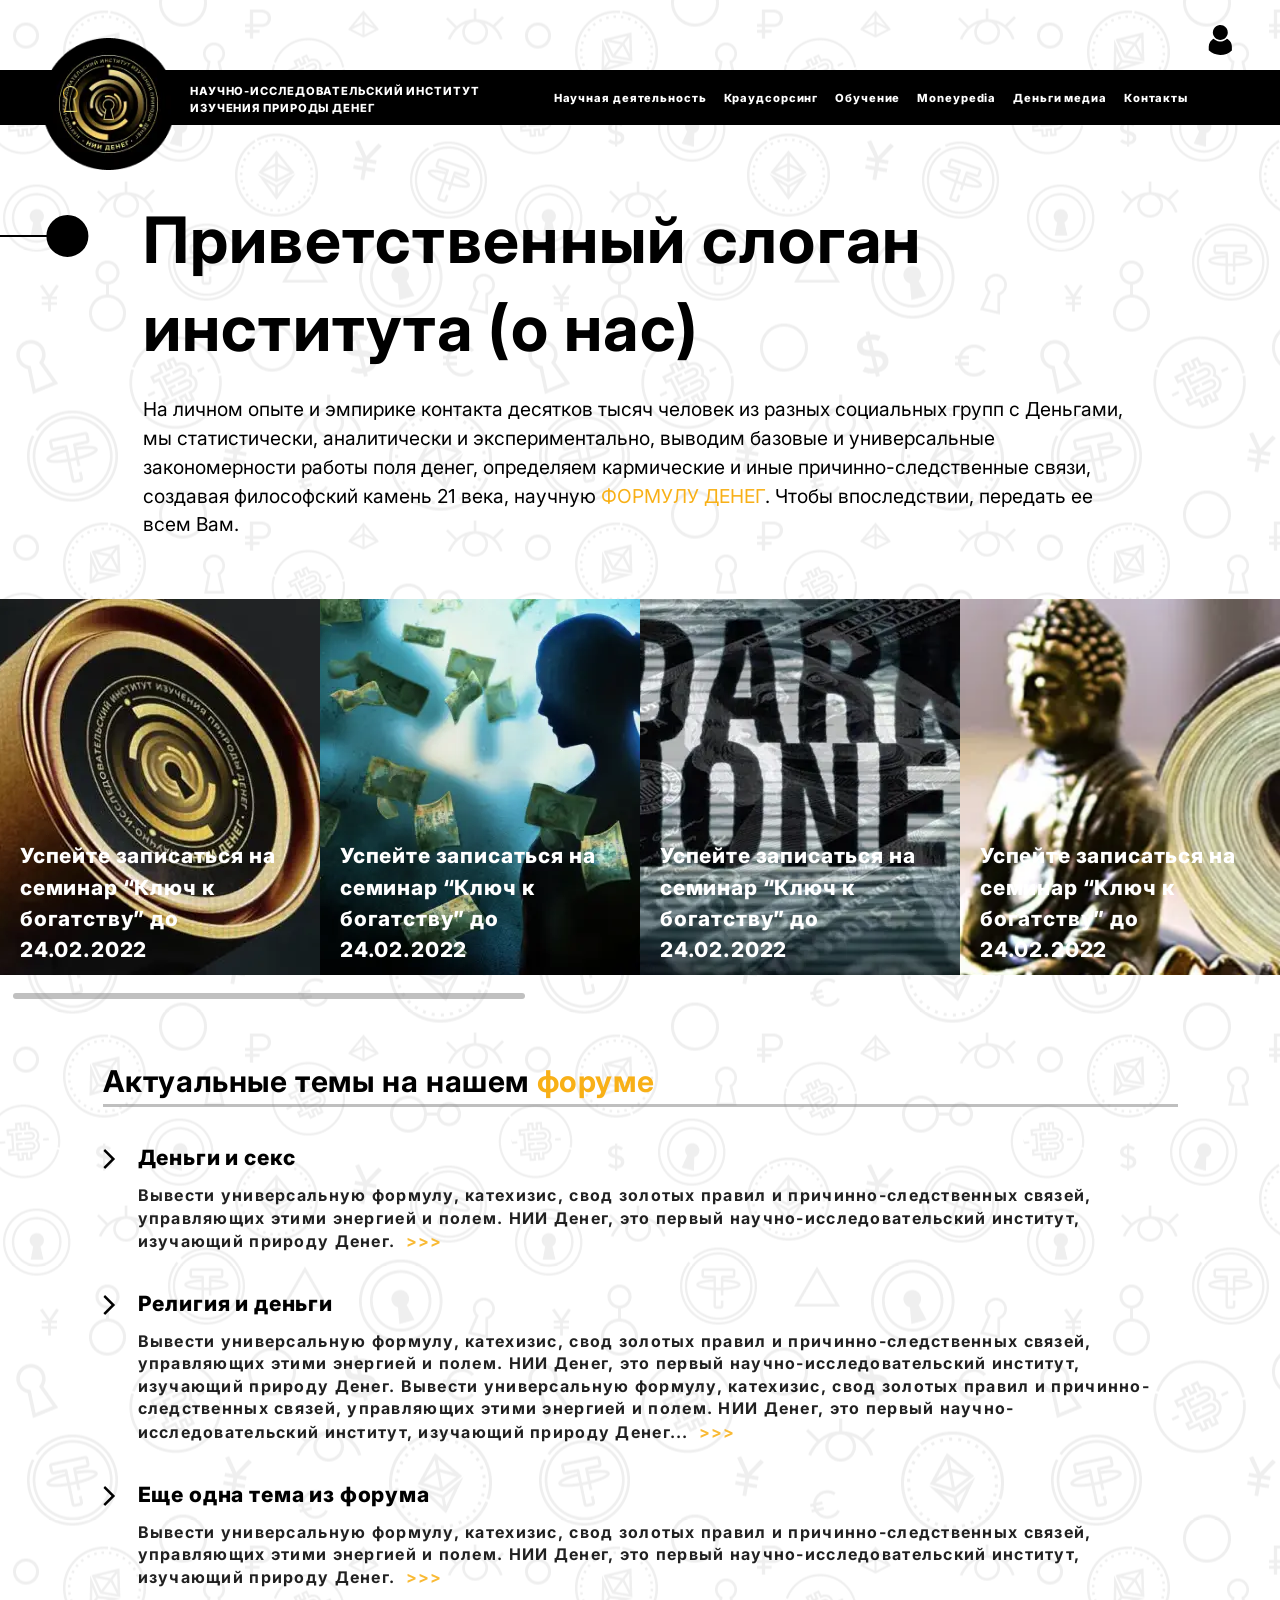
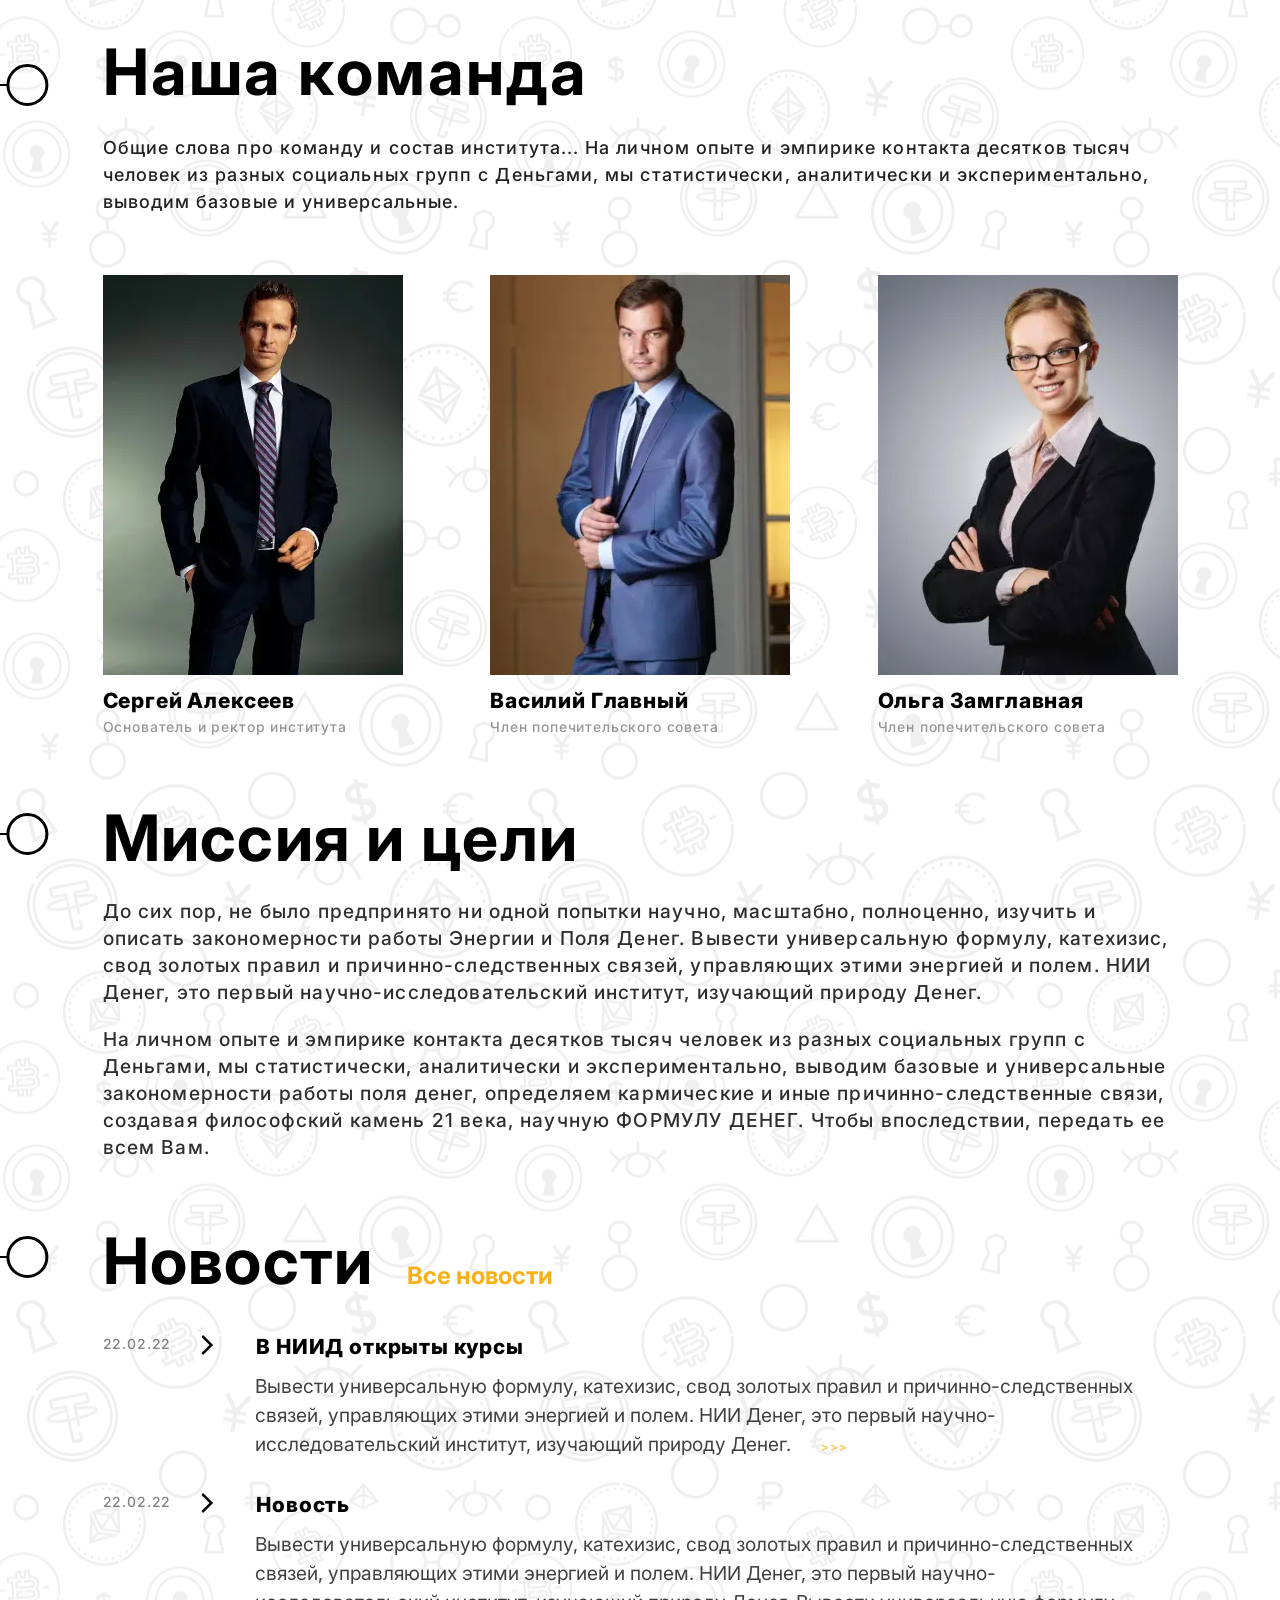
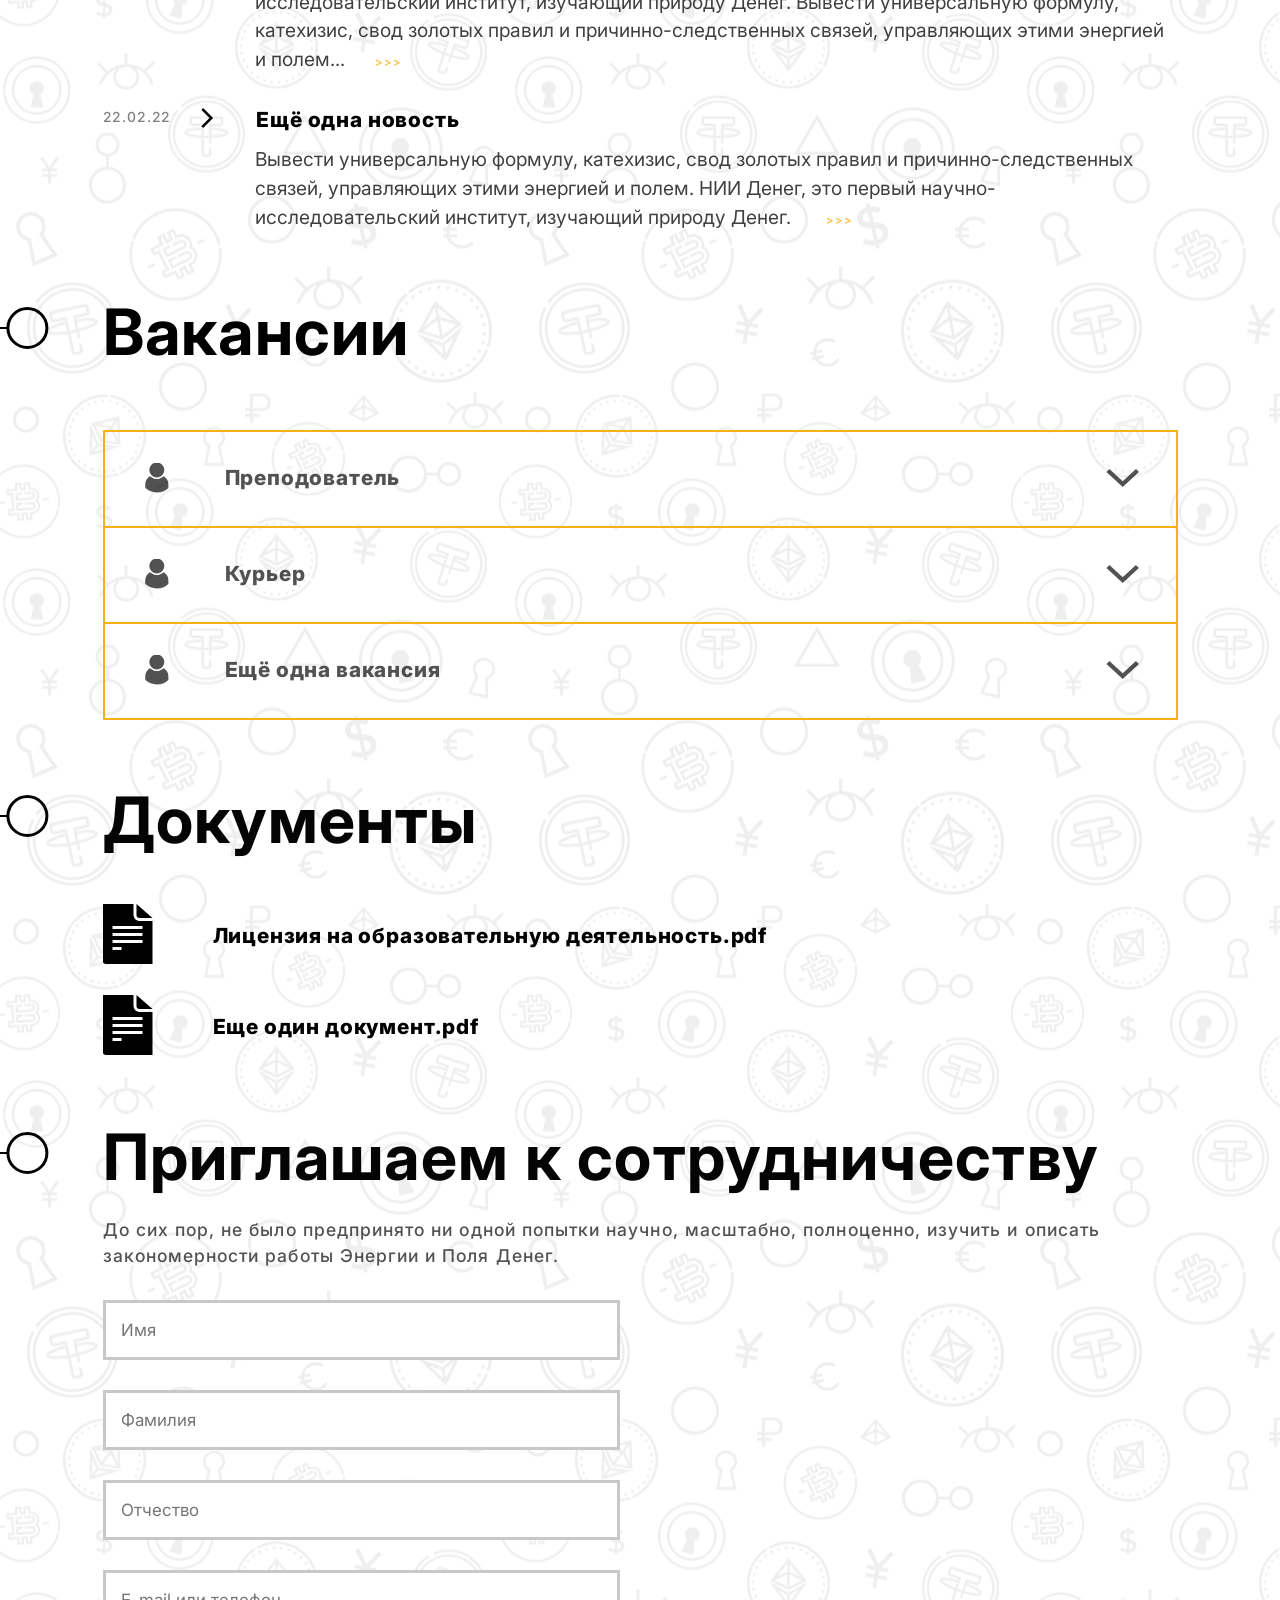
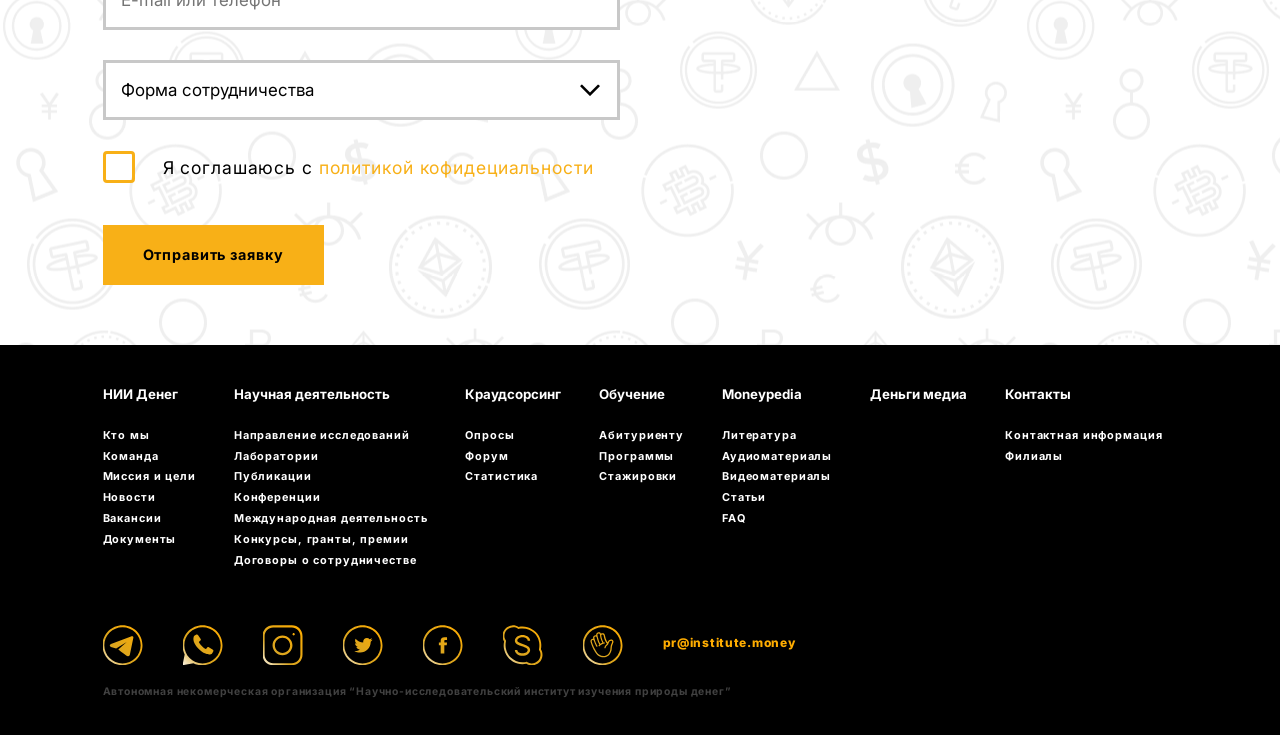
==== commit e628a75b: "Add files via upload" ====
--- a/index.html
+++ b/index.html
@@ -4,10 +4,10 @@
 	<meta charset="UTF-8">
 	<meta http-equiv="X-UA-Compatible" content="IE=edge">
 	<meta name="viewport" content="width=device-width, initial-scale=1.0">
-	<link rel="stylesheet" href="css/style.min.css?_v=20220222212650">
+	<link rel="stylesheet" href="css/style.min.css?_v=20220225132345">
 	<link rel="preconnect" href="https://fonts.googleapis.com">
 	<link rel="preconnect" href="https://fonts.gstatic.com" crossorigin>
-	<link href="https://fonts.googleapis.com/css2?family=Inter:wght@400;500;700;800&display=swap&_v=20220222212650" rel="stylesheet">	 
+	<link href="https://fonts.googleapis.com/css2?family=Inter:wght@400;500;700;800&display=swap&_v=20220225132345" rel="stylesheet">	 
 	<title>Научно иследовательский институт изучения природы денег</title>
 </head>
 	<body>
@@ -48,70 +48,94 @@
 </header>
 		<main>
 			
+
+
+
+
 			<div class="wraper">
 				<!-- Block title -->
-
-				<section class="title wrap">
-					<article class="title_h1">
-						<h2 class="dots">Приветственный слоган
-							института <span class="h1_min">(о  нас)</span>
-						</h1>
-						<p>На личном опыте и эмпирике контакта десятков тысяч человек из разных социальных групп с Деньгами, мы статистически, аналитически и экспериментально, выводим базовые и универсальные закономерности работы поля денег, определяем кармические и иные причинно-следственные связи, создавая философский камень 21 века, научную <span class="orange">ФОРМУЛУ ДЕНЕГ</span>. Чтобы впоследствии, передать ее всем Вам.
-						</p>	
-					</article>
-				</section>
+				<section class="title wrap dots-margin">
+    <article class="title_h1">
+        <h2 class="dots">Приветственный слоган
+            института <span class="h1_min">(о  нас)</span>
+        </h2>
+        <p>На личном опыте и эмпирике контакта десятков тысяч человек из разных социальных групп с Деньгами, мы статистически, аналитически и экспериментально, выводим базовые и универсальные закономерности работы поля денег, определяем кармические и иные причинно-следственные связи, создавая философский камень 21 века, научную <span class="orange">ФОРМУЛУ ДЕНЕГ</span>. Чтобы впоследствии, передать ее всем Вам.
+        </p>	
+    </article>
+</section>
+
 				<!-- Block slider -->
 				<section class="slider">
 					
 					<div class="swiper">
 						<div class="swiper-wrapper">
 							<div class="swiper-slide">
-								<div class="slide1 slide-link">
-									<a href="#">Успейте записаться на семинар “Ключ к богатству”  до 24.02.2022</a>
-								</div>
-							</div>
-							<div class="swiper-slide">
-								<div class="slide2 slide-link">
+								<div class="slide-link">
+									<span class="border"></span>
+									<picture><source srcset="img/image11.webp" type="image/webp"><img src="img/image11.png" alt="slide"></picture>
+									<a href="#">Успейте записаться на семинар “Ключ к богатству”  до 24.02.2022</a>
+								</div>
+							</div>
+							<div class="swiper-slide">
+								<div class="slide-link">
+									<span class="border"></span>
+									<picture><source srcset="img/image12.webp" type="image/webp"><img src="img/image12.png" alt="slide"></picture>
 									<a href="#">Успейте записаться на семинар “Ключ к богатству”  до 24.02.2022</a>
 								</div>
 							</div>
 							<div class="swiper-slide">
 								<div class="slide3 slide-link">
-									<a href="#">Успейте записаться на семинар “Ключ к богатству”  до 24.02.2022</a>
-								</div>
-							</div>
-							<div class="swiper-slide">
-								<div class="slide4 slide-link">
-									<a href="#">Успейте записаться на семинар “Ключ к богатству”  до 24.02.2022</a>
-								</div>
-							</div>
-							<div class="swiper-slide">
-								<div class="slide5 slide-link">
-									<a href="#">Успейте записаться на семинар “Ключ к богатству”  до 24.02.2022</a>
-								</div>
-							</div>
-							<div class="swiper-slide">
-								<div class="slide5 slide-link">
-									<a href="#">Успейте записаться на семинар “Ключ к богатству”  до 24.02.2022</a>
-								</div>
-							</div>
-							<div class="swiper-slide">
-								<div class="slide5 slide-link">
-									<a href="#">Успейте записаться на семинар “Ключ к богатству”  до 24.02.2022</a>
-								</div>
-							</div>
-							<div class="swiper-slide">
-								<div class="slide5 slide-link">
-									<a href="#">Успейте записаться на семинар “Ключ к богатству”  до 24.02.2022</a>
-								</div>
-							</div>
-							<div class="swiper-slide">
-								<div class="slide5 slide-link">
-									<a href="#">Успейте записаться на семинар “Ключ к богатству”  до 24.02.2022</a>
-								</div>
-							</div>
-							<div class="swiper-slide">
-								<div class="slide5 slide-link">
+									<span class="border"></span>
+									<picture><source srcset="img/image_13.webp" type="image/webp"><img src="img/image_13.png" alt="slide"></picture>
+									<a href="#">Успейте записаться на семинар “Ключ к богатству”  до 24.02.2022</a>
+								</div>
+							</div>
+							<div class="swiper-slide">
+								<div class="slide-link">
+									<span class="border"></span>
+									<picture><source srcset="img/image_14.webp" type="image/webp"><img src="img/image_14.png" alt="slide"></picture>
+									<a href="#">Успейте записаться на семинар “Ключ к богатству”  до 24.02.2022</a>
+								</div>
+							</div>
+							<div class="swiper-slide">
+								<div class="slide-link">
+									<span class="border"></span>
+									<picture><source srcset="img/image11.webp" type="image/webp"><img src="img/image11.png" alt="slide"></picture>
+									<a href="#">Успейте записаться на семинар “Ключ к богатству”  до 24.02.2022</a>
+								</div>
+							</div>
+							<div class="swiper-slide">
+								<div class="slide-link">
+									<span class="border"></span>
+									<picture><source srcset="img/image11.webp" type="image/webp"><img src="img/image11.png" alt="slide"></picture>
+									<a href="#">Успейте записаться на семинар “Ключ к богатству”  до 24.02.2022</a>
+								</div>
+							</div>
+							<div class="swiper-slide">
+								<div class="slide-link">
+									<span class="border"></span>
+									<picture><source srcset="img/image11.webp" type="image/webp"><img src="img/image11.png" alt="slide"></picture>
+									<a href="#">Успейте записаться на семинар “Ключ к богатству”  до 24.02.2022</a>
+								</div>
+							</div>
+							<div class="swiper-slide">
+								<div class="slide-link">
+									<span class="border"></span>
+									<picture><source srcset="img/image11.webp" type="image/webp"><img src="img/image11.png" alt="slide"></picture>
+									<a href="#">Успейте записаться на семинар “Ключ к богатству”  до 24.02.2022</a>
+								</div>
+							</div>
+							<div class="swiper-slide">
+								<div class="slide-link">
+									<span class="border"></span>
+									<picture><source srcset="img/image11.webp" type="image/webp"><img src="img/image11.png" alt="slide"></picture>
+									<a href="#">Успейте записаться на семинар “Ключ к богатству”  до 24.02.2022</a>
+								</div>
+							</div>
+							<div class="swiper-slide">
+								<div class="slide-link">
+									<span class="border"></span>
+									<picture><source srcset="img/image11.webp" type="image/webp"><img src="img/image11.png" alt="slide"></picture>
 									<a href="#">Успейте записаться на семинар “Ключ к богатству”  до 24.02.2022</a>
 								</div>
 							</div>
@@ -125,7 +149,7 @@
 
 				<!-- Block actual news -->
 
-				<section class="actual wrap">
+				<section class="actual wrap dots-margin">
 					<h2>Актуальные темы на нашем <a href="#" class="orange">форуме</a></h2>
 					<div class="line"></div>
 
@@ -145,7 +169,7 @@
 				</section>
 
 				<!-- Block actual news -->
-				<section class="our-comand wrap">
+				<section class="our-comand wrap dots-margin">
 					<div class="actual_title">
 						<h2 class="dots">Наша команда</h2>
 					</div>
@@ -175,7 +199,7 @@
 
 				<!-- Block our mission -->
 
-				<section class="our-mission wrap">
+				<section class="our-mission wrap dots-margin">
 					<h2 class="dots">Миссия и цели</h2>
 					<article>
 						<p>До сих пор, не было предпринято ни одной попытки научно, масштабно, полноценно, изучить и описать закономерности работы Энергии и Поля Денег. Вывести универсальную формулу, катехизис, свод золотых правил и причинно-следственных связей, управляющих этими энергией и полем. НИИ Денег, это первый научно-исследовательский институт, изучающий природу Денег.</p>
@@ -187,7 +211,7 @@
 
 				<!-- Block news -->
 
-				<section class="news wrap">
+				<section class="news wrap dots-margin">
 					<h2 class="dots">Новости</h2>
 					<a href="#" target="blank" class="orange">Все новости</a>
 					<div class="news-items">
@@ -226,7 +250,7 @@
 				</section>
 
 				<!-- Block vacation -->
-				<section class="vacation  wrap">
+				<section class="vacation  wrap dots-margin">
 					<h2 class="dots">
 						Вакансии
 					</h2>
@@ -322,21 +346,21 @@
 				</section>
 
 				<!-- Block Docs -->
-				<section class="docs wrap">
+				<section class="docs wrap dots-margin">
 					<h2 class="dots">Документы</h2>
 					<a href="" target="blank">Лицензия на образовательную деятельность.pdf</a>
 					<a href="" target="blank">Еще один документ.pdf</a>
 				</section>
 
 				<!-- Block coop -->
-				<section class="cooperation wrap">
+				<section class="cooperation wrap dots-margin">
 					<h2 class="dots">Приглашаем к сотрудничеству</h2>
 					<p>До сих пор, не было предпринято ни одной попытки научно, масштабно, полноценно, изучить и описать закономерности работы Энергии и Поля Денег.</p>
 					<form action="submit">
 						<input name="name"  type="text" placeholder="Имя" required>
 						<input name="secondName"  type="text" placeholder="Фамилия" required>
 						<input name="thirdName"  type="text" placeholder="Отчество" required>
-						<input name="mail"  type="email" placeholder="E-mail" required>
+						<input name="mail"  type="email" placeholder="E-mail или телефон" required>
 						<div class="select">
 							<select name="formCoop"  type="Имя" value="Форма сотрудничества">
 								<option value="Форма сотрудничества">Форма сотрудничества</option>
@@ -350,7 +374,7 @@
 							<span>Я соглашаюсь с <a href="#" target="blank" class="orange">политикой кофидециальности</a></span>
 						</div>
 						<button class="coop-btn" type="submit">
-							Отправить заявку на сотрудничество
+							Отправить заявку
 						</button>
 
 					</form>
@@ -594,7 +618,7 @@
     </div>
 
 </footer>
-		<script src="https://unpkg.com/swiper@8/swiper-bundle.min.js?_v=20220222212650"></script>
-		<script src="js/app.min.js?_v=20220222212650"></script>
+		<script src="https://unpkg.com/swiper@8/swiper-bundle.min.js?_v=20220225132345"></script>
+		<script src="js/app.min.js?_v=20220225132345"></script>
 	</body>
 </html>
--- a/css/style.min.css
+++ b/css/style.min.css
@@ -1 +1 @@
-@charset "UTF-8";@font-face{font-family:CormorantUpright;font-display:swap;src:url(../fonts/CormorantUpright-Bold.woff2) format("woff2"),url(../fonts/CormorantUpright-Bold.woff) format("woff");font-weight:700;font-style:normal}@font-face{font-family:CormorantUpright;font-display:swap;src:url(../fonts/CormorantUpright-Regular.woff2) format("woff2"),url(../fonts/CormorantUpright-Regular.woff) format("woff");font-weight:400;font-style:normal}@font-face{font-family:CormorantUpright;font-display:swap;src:url(../fonts/CormorantUpright-SemiBold.woff2) format("woff2"),url(../fonts/CormorantUpright-SemiBold.woff) format("woff");font-weight:600;font-style:normal}@font-face{font-family:TTTrailers;font-display:swap;src:url(../fonts/TTTrailers-Regular.woff2) format("woff2"),url(../fonts/TTTrailers-Regular.woff) format("woff");font-weight:400;font-style:normal}.footer-container{background:#000;color:#fff;padding-top:40px}.footer-links{display:-webkit-box;display:-ms-flexbox;display:flex;-webkit-box-pack:justify;-ms-flex-pack:justify;justify-content:space-between}.footer-links li{list-style-type:none;font-family:Inter;font-style:normal;font-weight:700;font-size:.68rem;line-height:1.3rem;letter-spacing:.08em;color:#c8c8c8}.footer-links li:hover{cursor:pointer;color:#f8b017}.link-margin{margin-right:15px}.link-margin h5{margin-bottom:20px}.social_links__margin{margin-top:55px;margin-bottom:20px}.social_links a{width:40px;height:40px;display:inline-block;margin-right:40px}.social_links a span{display:block;width:40px;height:40px;mix-blend-mode:screen;background:-o-linear-gradient(225deg,#ffad00 21%,#daa520 60%,#fff 85%,rgba(238,210,150,.986) 72%);background:linear-gradient(225deg,#ffad00 21%,#daa520 60%,#fff 85%,rgba(238,210,150,.986) 72%);background-size:4em 4em,2em 2em}.social_links a:hover span{-webkit-animation-name:icon;animation-name:icon;-webkit-animation-duration:.6s;animation-duration:.6s}@-webkit-keyframes icon{from{background-position:100% 0}to{background-position:-50% 180%}}@keyframes icon{from{background-position:100% 0}to{background-position:-50% 180%}}.niidmail{display:inline;line-height:3rem;height:40px;position:relative}.niidmail a{max-width:80%;font-family:Inter;font-style:normal;font-weight:800;font-size:.75rem;line-height:40px;letter-spacing:.06em;color:#ffad00!important;-webkit-transform:translatey(-20%);-ms-transform:translatey(-20%);transform:translatey(-20%)}.copyright p{font-weight:700;font-size:.65rem;line-height:140.62%;letter-spacing:.08em;color:grey}*,::after,::before{-webkit-box-sizing:border-box;box-sizing:border-box}ol[class],ul[class]{padding:0}blockquote,body,dd,dl,figcaption,figure,h1,h2,h3,h4,li,ol[class],p,ul[class]{margin:0}body{min-height:100vh;scroll-behavior:smooth;text-rendering:optimizeSpeed;line-height:1.5}ol[class],ul[class]{list-style:none}a:not([class]){-webkit-text-decoration-skip:ink;text-decoration-skip-ink:auto}img{max-width:100%;display:block}article>*+*{margin-top:1em}button,input,select,textarea{font:inherit}@font-face{font-family:swiper-icons;src:url("data:application/font-woff;charset=utf-8;base64, [base64]//wADZ2x5ZgAAAywAAADMAAAD2MHtryVoZWFkAAABbAAAADAAAAA2E2+eoWhoZWEAAAGcAAAAHwAAACQC9gDzaG10eAAAAigAAAAZAAAArgJkABFsb2NhAAAC0AAAAFoAAABaFQAUGG1heHAAAAG8AAAAHwAAACAAcABAbmFtZQAAA/gAAAE5AAACXvFdBwlwb3N0AAAFNAAAAGIAAACE5s74hXjaY2BkYGAAYpf5Hu/j+W2+MnAzMYDAzaX6QjD6/4//Bxj5GA8AuRwMYGkAPywL13jaY2BkYGA88P8Agx4j+/8fQDYfA1AEBWgDAIB2BOoAeNpjYGRgYNBh4GdgYgABEMnIABJzYNADCQAACWgAsQB42mNgYfzCOIGBlYGB0YcxjYGBwR1Kf2WQZGhhYGBiYGVmgAFGBiQQkOaawtDAoMBQxXjg/wEGPcYDDA4wNUA2CCgwsAAAO4EL6gAAeNpj2M0gyAACqxgGNWBkZ2D4/wMA+xkDdgAAAHjaY2BgYGaAYBkGRgYQiAHyGMF8FgYHIM3DwMHABGQrMOgyWDLEM1T9/w8UBfEMgLzE////P/5//f/V/xv+r4eaAAeMbAxwIUYmIMHEgKYAYjUcsDAwsLKxc3BycfPw8jEQA/[base64]/uznmfPFBNODM2K7MTQ45YEAZqGP81AmGGcF3iPqOop0r1SPTaTbVkfUe4HXj97wYE+yNwWYxwWu4v1ugWHgo3S1XdZEVqWM7ET0cfnLGxWfkgR42o2PvWrDMBSFj/IHLaF0zKjRgdiVMwScNRAoWUoH78Y2icB/yIY09An6AH2Bdu/UB+yxopYshQiEvnvu0dURgDt8QeC8PDw7Fpji3fEA4z/PEJ6YOB5hKh4dj3EvXhxPqH/SKUY3rJ7srZ4FZnh1PMAtPhwP6fl2PMJMPDgeQ4rY8YT6Gzao0eAEA409DuggmTnFnOcSCiEiLMgxCiTI6Cq5DZUd3Qmp10vO0LaLTd2cjN4fOumlc7lUYbSQcZFkutRG7g6JKZKy0RmdLY680CDnEJ+UMkpFFe1RN7nxdVpXrC4aTtnaurOnYercZg2YVmLN/d/gczfEimrE/fs/bOuq29Zmn8tloORaXgZgGa78yO9/cnXm2BpaGvq25Dv9S4E9+5SIc9PqupJKhYFSSl47+Qcr1mYNAAAAeNptw0cKwkAAAMDZJA8Q7OUJvkLsPfZ6zFVERPy8qHh2YER+3i/BP83vIBLLySsoKimrqKqpa2hp6+jq6RsYGhmbmJqZSy0sraxtbO3sHRydnEMU4uR6yx7JJXveP7WrDycAAAAAAAH//wACeNpjYGRgYOABYhkgZgJCZgZNBkYGLQZtIJsFLMYAAAw3ALgAeNolizEKgDAQBCchRbC2sFER0YD6qVQiBCv/H9ezGI6Z5XBAw8CBK/m5iQQVauVbXLnOrMZv2oLdKFa8Pjuru2hJzGabmOSLzNMzvutpB3N42mNgZGBg4GKQYzBhYMxJLMlj4GBgAYow/P/PAJJhLM6sSoWKfWCAAwDAjgbRAAB42mNgYGBkAIIbCZo5IPrmUn0hGA0AO8EFTQAA");font-weight:400;font-style:normal}:root{--swiper-theme-color:#007aff}.swiper{margin-left:auto;margin-right:auto;position:relative;overflow:hidden;list-style:none;padding:0;z-index:1}.swiper-vertical>.swiper-wrapper{-webkit-box-orient:vertical;-webkit-box-direction:normal;-ms-flex-direction:column;flex-direction:column}.swiper-wrapper{position:relative;width:100%;height:100%;z-index:1;display:-webkit-box;display:-ms-flexbox;display:flex;-webkit-transition-property:-webkit-transform;transition-property:-webkit-transform;-o-transition-property:transform;transition-property:transform;transition-property:transform,-webkit-transform;-webkit-box-sizing:content-box;box-sizing:content-box}.swiper-android .swiper-slide,.swiper-wrapper{-webkit-transform:translate3d(0,0,0);transform:translate3d(0,0,0)}.swiper-pointer-events{-ms-touch-action:pan-y;touch-action:pan-y}.swiper-pointer-events.swiper-vertical{-ms-touch-action:pan-x;touch-action:pan-x}.swiper-slide{-ms-flex-negative:0;flex-shrink:0;width:100%;height:100%;position:relative;-webkit-transition-property:-webkit-transform;transition-property:-webkit-transform;-o-transition-property:transform;transition-property:transform;transition-property:transform,-webkit-transform}.swiper-slide-invisible-blank{visibility:hidden}.swiper-autoheight,.swiper-autoheight .swiper-slide{height:auto}.swiper-autoheight .swiper-wrapper{-webkit-box-align:start;-ms-flex-align:start;align-items:flex-start;-webkit-transition-property:height,-webkit-transform;transition-property:height,-webkit-transform;-o-transition-property:transform,height;transition-property:transform,height;transition-property:transform,height,-webkit-transform}.swiper-backface-hidden .swiper-slide{-webkit-transform:translateZ(0);transform:translateZ(0);-webkit-backface-visibility:hidden;backface-visibility:hidden}.swiper-3d,.swiper-3d.swiper-css-mode .swiper-wrapper{-webkit-perspective:1200px;perspective:1200px}.swiper-3d .swiper-cube-shadow,.swiper-3d .swiper-slide,.swiper-3d .swiper-slide-shadow,.swiper-3d .swiper-slide-shadow-bottom,.swiper-3d .swiper-slide-shadow-left,.swiper-3d .swiper-slide-shadow-right,.swiper-3d .swiper-slide-shadow-top,.swiper-3d .swiper-wrapper{-webkit-transform-style:preserve-3d;transform-style:preserve-3d}.swiper-3d .swiper-slide-shadow,.swiper-3d .swiper-slide-shadow-bottom,.swiper-3d .swiper-slide-shadow-left,.swiper-3d .swiper-slide-shadow-right,.swiper-3d .swiper-slide-shadow-top{position:absolute;left:0;top:0;width:100%;height:100%;pointer-events:none;z-index:10}.swiper-3d .swiper-slide-shadow{background:rgba(0,0,0,.15)}.swiper-3d .swiper-slide-shadow-left{background-image:-webkit-gradient(linear,right top,left top,from(rgba(0,0,0,.5)),to(rgba(0,0,0,0)));background-image:-o-linear-gradient(right,rgba(0,0,0,.5),rgba(0,0,0,0));background-image:linear-gradient(to left,rgba(0,0,0,.5),rgba(0,0,0,0))}.swiper-3d .swiper-slide-shadow-right{background-image:-webkit-gradient(linear,left top,right top,from(rgba(0,0,0,.5)),to(rgba(0,0,0,0)));background-image:-o-linear-gradient(left,rgba(0,0,0,.5),rgba(0,0,0,0));background-image:linear-gradient(to right,rgba(0,0,0,.5),rgba(0,0,0,0))}.swiper-3d .swiper-slide-shadow-top{background-image:-webkit-gradient(linear,left bottom,left top,from(rgba(0,0,0,.5)),to(rgba(0,0,0,0)));background-image:-o-linear-gradient(bottom,rgba(0,0,0,.5),rgba(0,0,0,0));background-image:linear-gradient(to top,rgba(0,0,0,.5),rgba(0,0,0,0))}.swiper-3d .swiper-slide-shadow-bottom{background-image:-webkit-gradient(linear,left top,left bottom,from(rgba(0,0,0,.5)),to(rgba(0,0,0,0)));background-image:-o-linear-gradient(top,rgba(0,0,0,.5),rgba(0,0,0,0));background-image:linear-gradient(to bottom,rgba(0,0,0,.5),rgba(0,0,0,0))}.swiper-css-mode>.swiper-wrapper{overflow:auto;scrollbar-width:none;-ms-overflow-style:none}.swiper-css-mode>.swiper-wrapper::-webkit-scrollbar{display:none}.swiper-css-mode>.swiper-wrapper>.swiper-slide{scroll-snap-align:start start}.swiper-horizontal.swiper-css-mode>.swiper-wrapper{-ms-scroll-snap-type:x mandatory;scroll-snap-type:x mandatory}.swiper-vertical.swiper-css-mode>.swiper-wrapper{-ms-scroll-snap-type:y mandatory;scroll-snap-type:y mandatory}.swiper-centered>.swiper-wrapper::before{content:"";-ms-flex-negative:0;flex-shrink:0;-webkit-box-ordinal-group:10000;-ms-flex-order:9999;order:9999}.swiper-centered.swiper-horizontal>.swiper-wrapper>.swiper-slide:first-child{-webkit-margin-start:var(--swiper-centered-offset-before);margin-inline-start:var(--swiper-centered-offset-before)}.swiper-centered.swiper-horizontal>.swiper-wrapper::before{height:100%;min-height:1px;width:var(--swiper-centered-offset-after)}.swiper-centered.swiper-vertical>.swiper-wrapper>.swiper-slide:first-child{-webkit-margin-before:var(--swiper-centered-offset-before);margin-block-start:var(--swiper-centered-offset-before)}.swiper-centered.swiper-vertical>.swiper-wrapper::before{width:100%;min-width:1px;height:var(--swiper-centered-offset-after)}.swiper-centered>.swiper-wrapper>.swiper-slide{scroll-snap-align:center center}body{font-size:16px;line-height:18px}.empty-visible{height:184px}.menu-nav{max-width:1280px;margin:10px 42px 10px}.mainmenu{display:-webkit-box;display:-ms-flexbox;display:flex;-webkit-box-pack:center;-ms-flex-pack:center;justify-content:center;position:absolute;-webkit-transition:top,height;-o-transition:top,height;transition:top,height;-webkit-transition-duration:.7s;-o-transition-duration:.7s;transition-duration:.7s;width:100%;height:55px;font-family:Inter;font-style:normal;font-weight:800;font-size:.7rem;line-height:140.62%;background:#000;letter-spacing:.08em;color:#fff;top:70px}.menu-nav{height:120px;width:100%;display:-webkit-box;display:-ms-flexbox;display:flex;-webkit-box-pack:start;-ms-flex-pack:start;justify-content:flex-start;position:relative}.logo{display:-webkit-box;display:-ms-flexbox;display:flex;-webkit-box-align:center;-ms-flex-align:center;align-items:center;width:148px;height:148px;position:relative;-webkit-transform:translateY(-50px);-ms-transform:translateY(-50px);transform:translateY(-50px)}.logo-mini{position:relative;-webkit-transform:translateX(-74px);-ms-transform:translateX(-74px);transform:translateX(-74px);opacity:0;top:-5px}.navigation{display:-webkit-box;display:-ms-flexbox;display:flex;-webkit-box-flex:1;-ms-flex:1;flex:1;padding-right:20px;-webkit-box-pack:end;-ms-flex-pack:end;justify-content:flex-end}.menu-link li{padding:13px 0;display:inline-block;margin-left:14px}.menu-link li a{-webkit-transition:color;-o-transition:color;transition:color;-webkit-transition-duration:.5s;-o-transition-duration:.5s;transition-duration:.5s}.menu-link li:hover{color:#f8b017;border-bottom:3px solid #f8b017}.slogan{position:relative;max-width:300px;line-height:1rem;padding-top:3px}.stick-menu{margin-top:0;position:fixed;z-index:20;-webkit-animation:move .8s;animation:move .8s;top:0;left:0;width:100%;height:55px;opacity:1}@-webkit-keyframes move{0%{top:-100%}100%{top:0}}@keyframes move{0%{top:-100%}100%{top:0}}.slogan-margin{line-height:2rem}.logo-min__position{opacity:1;left:150px}.logo-itm{-webkit-transition-duration:.5s;-o-transition-duration:.5s;transition-duration:.5s;-webkit-transition:width;-o-transition:width;transition:width}.cabinet{width:30px;height:30px;position:relative;top:-55px;-webkit-clip-path:url(#man);clip-path:url(#man);background-color:#000;cursor:pointer}.cabinet:hover{background-color:#f8b017}.wrap-contacts{width:100%;margin:150px auto 0}.contacts{max-width:1380px;margin:0 auto}#map{height:600px;width:100%}.contact_list{margin-top:250px!important}.contact_list li{line-height:190%;margin-top:72px;position:relative}.contact_list li a{font-family:Inter;font-size:1.1rem;line-height:170%;letter-spacing:6%;color:#000;-webkit-transition:color,.3s;-o-transition:color,.3s;transition:color,.3s}.contact_list li a:hover{color:#f8b017}.contacts.unwrap{padding:0 190px}.contact-socials{height:120px;background-color:#f8b017;margin-top:40px}.social_container{position:relative;height:100%;margin:0 auto;max-width:1050px;padding:40px 0;-webkit-transition:background-color,.4s;-o-transition:background-color,.4s;transition:background-color,.4s}.social_container a:first-child{padding-left:30px}.social_container a{margin-right:30px;height:50px;width:50px}.social_container a:hover span{-webkit-transition:background-color,.4s;-o-transition:background-color,.4s;transition:background-color,.4s;background-color:#fff}.social_container a span{background-color:#000;display:inline-block;height:50px;width:50px}.social_container a span:hover{background-color:#fff}.no-webp .contact-icon_1:before{background:no-repeat url(../img/call-icon.png) 0 0}.contact-icon_1:before{content:"";position:absolute;width:430px;height:40px;left:0;-webkit-transform:translateX(-114%);-ms-transform:translateX(-114%);transform:translateX(-114%)}.no-webp .contact-icon_2:before{background:no-repeat url(../img/mail-icon.png) 0 0}.contact-icon_2:before{content:"";position:absolute;width:430px;height:40px;left:0;-webkit-transform:translateX(-114%);-ms-transform:translateX(-114%);transform:translateX(-114%)}.no-webp .contact-icon_3:before{background:no-repeat url(../img/adress-icon.png) 0 0}.contact-icon_3:before{content:"";position:absolute;width:430px;height:40px;left:0;-webkit-transform:translateX(-114%);-ms-transform:translateX(-114%);transform:translateX(-114%)}.copyright{height:50px}svg{position:fixed;bottom:0;height:0;-webkit-box-sizing:border-box;box-sizing:border-box}:root{--swiper-theme-color:$orange-color}*{text-decoration:none;-webkit-box-sizing:border-box;box-sizing:border-box;padding:0;margin:0;line-height:1.5}a{text-decoration:none;color:#fff}a:visited{text-decoration:none;color:inherit}h3{color:#000}.pointer{cursor:pointer;margin-left:5px}body{font-family:Inter,sans-serif;font-size:16px;text-decoration:none}body.lock{overflow:hidden}.svgs{height:0;overflow:hidden}h2{font-family:Inter;font-size:64px;font-style:normal;font-weight:700;line-height:80px;letter-spacing:.02em;text-align:left;position:relative}.dots::after{content:"";-webkit-transition:background-color,.3s;-o-transition:background-color,.3s;transition:background-color,.3s;position:absolute;top:17px;left:-7vw;height:42px;width:42px;border-radius:50%;border:solid 3px #000}.dots::before{content:"";position:absolute;top:38px;left:-37vw;height:2px;width:30vw;background:#000}.dots-active::after{content:"";position:absolute;top:17px;left:-7vw;height:42px;width:42px;border-radius:50%;-webkit-transition-duration:.5s;-o-transition-duration:.5s;transition-duration:.5s;-webkit-transition:background-color,.3s;-o-transition:background-color,.3s;transition:background-color,.3s;border:solid 3px #000;background-color:#000}.dots-active::before{content:"";position:absolute;top:38px;left:-37vw;height:2px;width:30vw;background:#000}.no-webp .background{background:url(../img/Vector.png) repeat}.background{position:fixed;z-index:-1;width:100%;height:700%;opacity:.3;-webkit-transform:translateY(-2000px);-ms-transform:translateY(-2000px);transform:translateY(-2000px)}.orange{color:#f8b017!important;cursor:pointer}.footer-links{display:-webkit-box;display:-ms-flexbox;display:flex;-webkit-box-pack:justify;-ms-flex-pack:justify;justify-content:space-between}.wraper{margin:0 auto;max-width:100%}.wrap{max-width:1075px;margin:0 auto}.title{margin:200px auto 0}.title h1{font-family:Inter;font-size:4rem;font-style:normal;font-weight:700;line-height:4rem;letter-spacing:.02em;text-align:left}.title h1 span{font-family:Inter;font-size:21px;font-style:normal;font-weight:800;line-height:32px;letter-spacing:.04em;text-align:left}.swiper-scrollbar{height:20px}.swiper-scrollbar-drag{background-color:grey;position:absolute;left:1%;bottom:0;z-index:5;height:6px;width:98%;border-radius:3px;opacity:.5}.swiper-wrapper{height:94%}.swiper{width:100%;height:400px}.no-webp .slide1{background:center/cover no-repeat url(../img/image11.png)}.slide1{height:100%}.no-webp .slide2{background:center/cover no-repeat url(../img/image12.png)}.slide2{height:100%}.no-webp .slide3{background:center/cover no-repeat url(../img/image_13.png)}.slide3{height:100%}.no-webp .slide4{background:center/cover no-repeat url(../img/image_14.png)}.slide4{height:100%}.no-webp .slide5{background:center/cover no-repeat url(../img/image11.png)}.slide5{height:100%}.actual{margin-top:60px;position:relative}.actual_title{margin-bottom:40px;position:relative}.actual_title h2{font-family:Inter;font-size:64px;font-style:normal;font-weight:700;line-height:45px;letter-spacing:.04em;text-align:left}.actual_title h2 a::after{content:"";display:block;position:absolute;height:2px;width:100%;top:48px;background:#000;opacity:.3}.actual_article{margin-top:35px;position:relative}.actual_article p{margin-top:10px;font-family:Inter;font-family:Inter;font-size:11px;font-style:normal;font-weight:700;line-height:15px;letter-spacing:.08em;text-align:left}.no-webp .actual_article::before{background:no-repeat url(../img/news_arrow_black.png)}.actual_article::before{content:"";position:absolute;width:20px;height:20px;margin:0 auto;left:-20px;top:7px}.no-webp .actual_article:hover::before{background:no-repeat url(../img/news_arrow_orange.png)}.actual_article h3{font-family:Inter;font-size:21px;font-style:normal;font-weight:800;line-height:32px;letter-spacing:.04em;text-align:left}.actual_article h3:hover{color:#f8b017}.no-webp .actual_article h3:hover .actual_article::before{background:no-repeat url(../img/news_arrow_orange.png)}.our-comand{margin-top:60px}.our-comand p{font-family:Inter;font-size:18px;font-style:normal;font-weight:500;line-height:27px;letter-spacing:.06em;text-align:left}.gallery{margin-top:60px;display:-webkit-box;display:-ms-flexbox;display:flex;-webkit-box-pack:justify;-ms-flex-pack:justify;justify-content:space-between}.gallery-item h3{font-family:Inter;font-size:21px;font-style:normal;font-weight:800;line-height:32px;letter-spacing:.04em;text-align:left;margin-top:10px}.gallery-item p{font-family:Inter;font-style:normal;font-weight:500;font-size:.87rem;line-height:150%;letter-spacing:.06em;color:grey}.our-mission{margin-top:60px}.our-mission p{margin-top:20px;font-family:Inter;font-size:1.2rem;font-style:normal;font-weight:500;line-height:27px;letter-spacing:.06em;text-align:left}.news_post a{color:#000}.news{margin-top:60px}.news a:hover{cursor:pointer;color:#f8b017}.news h2{display:inline-block}.new_item{margin:30px 0 0 0;display:-webkit-box;display:-ms-flexbox;display:flex;-webkit-box-pack:justify;-ms-flex-pack:justify;justify-content:space-between}.news_date span{font-family:Inter;font-style:normal;font-weight:500;font-size:.87rem;line-height:150%;letter-spacing:.06em;color:grey}.news_post{position:relative;margin-left:55px}.news_post a{display:inline;font-family:Inter;font-style:normal;font-weight:700;font-size:.7rem;line-height:140.62%;letter-spacing:.08em}.news_post h3 a{font-weight:800;font-size:1.3rem;line-height:150%;letter-spacing:.04em}.news_post p{margin-top:10px}.no-webp .news_post h3 a::before{background:no-repeat url(../img/news_arrow_black.png)}.news_post h3 a::before{content:"";width:20px;height:20px;position:absolute;top:4px;left:-25px}.news_post h3 a:hover{-webkit-transition-duration:.2s!important;-o-transition-duration:.2s!important;transition-duration:.2s!important;-webkit-transition:color!important;-o-transition:color!important;transition:color!important;color:#f8b017}.no-webp .news_post h3 a:hover::before{background:no-repeat url(../img/news_arrow_orange.png)}.vacation{margin-top:60px}.tabs{margin-top:60px}.tab-text{-webkit-transition:-webkit-transform .46s ease;transition:-webkit-transform .46s ease;-o-transition:transform .46s ease;transition:transform .46s ease;transition:transform .46s ease,-webkit-transform .46s ease;-webkit-transform:scaleY(0);-ms-transform:scaleY(0);transform:scaleY(0);overflow:hidden;margin-left:40px;max-height:0}.tab-text h4{margin-top:20px}.tab-text h4:first-child{margin-top:10px}.tab-text ul{list-style-type:disc;list-style-position:inside}.tab-text-active{max-height:100%;-webkit-transform:scaleY(1);-ms-transform:scaleY(1);transform:scaleY(1)}.tab-icon{margin:15px;width:30px;height:30px;background-color:#000;-webkit-clip-path:url(#man);clip-path:url(#man)}.tab-icon:hover{background-color:#f8b017}.tab-icon__active{background-color:#f8b017}.tab-title{display:block;width:100%;border:2px solid #f8b017;padding:15px 30px;margin-top:-2px;min-height:98px}.tab-title p{width:100%;font-weight:800;font-size:1.3rem;line-height:300%;letter-spacing:.04em;color:#000;position:relative}.tab-active p{color:#f8b017;position:relative}.tab-title_flex{display:-webkit-box;display:-ms-flexbox;display:flex;-webkit-box-pack:justify;-ms-flex-pack:justify;justify-content:space-between;cursor:pointer;position:relative;margin-left:90px}.tab-title_flex p::before{content:"";position:absolute;margin-top:16px;width:30px;height:30px;left:-80px;-webkit-clip-path:url(#man);clip-path:url(#man);background-color:#000}.tab-title_flex p::after{content:"";position:absolute;margin-top:22px;right:0;width:40px;height:20px;-webkit-clip-path:url(#arrow);clip-path:url(#arrow);background-color:#000}.tab-title_flex p:hover{color:#f8b017}.tab-title_flex p:hover::before{background-color:#f8b017}.tab-title_flex p:hover::after{background-color:#f8b017}.tab-active p::before{background-color:#f8b017}.tab-active p::after{-webkit-clip-path:url(#arrow);clip-path:url(#arrow);background-color:#f8b017;-webkit-transform:rotate(180deg);-ms-transform:rotate(180deg);transform:rotate(180deg)}.tabs-phone{margin-top:25px}.tabs-phone span{font-size:.87rem;font-style:normal;font-weight:700;line-height:21px;letter-spacing:.06em;text-align:left}.ancet-btn{margin-top:40px;max-width:315px;width:100%;height:60px;background-color:#f8b017;font-weight:700;font-size:.9rem;line-height:150%;letter-spacing:.06em;border:none}.ancet-btn:hover{-webkit-transition:.2s;-o-transition:.2s;transition:.2s;border:3px solid #000}.docs{margin-top:60px}.docs a{margin-top:60px;display:block;font-weight:800;font-size:1.3rem;line-height:150%;letter-spacing:.04em;position:relative;padding-left:110px;-webkit-transition-duration:.3s;-o-transition-duration:.3s;transition-duration:.3s;-webkit-transition:color;-o-transition:color;transition:color}.docs a::before{content:"";position:absolute;left:0;top:-50%;width:50px;height:60px;background-color:#000;-webkit-clip-path:url(#doc);clip-path:url(#doc);-webkit-transition:.2s;-o-transition:.2s;transition:.2s}.docs a:hover{color:#f8b017}.docs a:hover::before{background-color:#f8b017;-webkit-clip-path:url(#doc);clip-path:url(#doc)}.actual h2{font-size:30px;line-height:140%}.line{width:100%;height:3px;background:grey;opacity:.5}.cooperation{margin-top:60px;margin-bottom:60px;position:relative}.cooperation p{margin-top:20px;font-weight:500;font-size:1.1rem;line-height:150%;letter-spacing:.06em}.cooperation input,.cooperation select{margin-top:30px;display:block;max-width:517px;width:100%;height:60px;overflow:hidden;border:3px solid #c8c8c8;-webkit-box-sizing:border-box;box-sizing:border-box;font-size:1.06rem;padding:15px;background-color:#fff;color:#000}.cooperation input:focus,.cooperation select:focus{outline:0;border:3px solid #f8b017}.cooperation span{display:inline-block}.cooperation select{-webkit-appearance:none;-moz-appearance:none;appearance:none}.select{max-width:517px;position:relative}.no-webp .select::after{background:no-repeat url(../img/news_arrow_black.png)}.select::after{content:"";position:absolute;width:20px;height:20px;right:20px;top:1.5rem;-webkit-transform:rotate(90deg);-ms-transform:rotate(90deg);transform:rotate(90deg)}.politic{display:-webkit-box;display:-ms-flexbox;display:flex;margin-top:30px}.politic span{display:inline-block;vertical-align:bottom;font-size:1.1rem;line-height:200%;letter-spacing:.05em}.politic span:last-child{margin-left:20px}.politic span a:hover{text-decoration:underline}.check-box{position:absolute;opacity:0;z-index:-5;background:#fff;border:3px solid #f8b017;-webkit-box-sizing:border-box;box-sizing:border-box}.check-box+label{cursor:pointer;display:-webkit-inline-box;display:-ms-inline-flexbox;display:inline-flex;-webkit-box-align:center;-ms-flex-align:center;align-items:center;-webkit-user-select:none;-moz-user-select:none;-ms-user-select:none;user-select:none}.check-box+label::before{content:"";display:inline-block;width:2rem;height:2rem;-ms-flex-negative:0;flex-shrink:0;-webkit-box-flex:0;-ms-flex-positive:0;flex-grow:0;border:3px solid #f8b017;border-radius:.25em;margin-right:.5em;background-repeat:no-repeat;background-position:center center;background-size:50% 50%}.no-webp .check-box:checked+label::before{background-image:url(../img/news_arrow_black.png)}.check-box:checked+label::before{-webkit-transform:rotate(90deg);-ms-transform:rotate(90deg);transform:rotate(90deg);background-size:13px 20px;border:3px solid #f8b017}.coop-btn{cursor:pointer;margin-top:40px;max-width:375px;width:100%;height:60px;background-color:#f8b017;font-weight:700;font-size:.9rem;line-height:150%;letter-spacing:.06em;border:none;-webkit-transition:.2s;-o-transition:.2s;transition:.2s}.coop-btn:hover{border:3px solid #000;cursor:pointer}.swiper-slide{margin:0!important;position:relative}.slide-link{-webkit-transition-duration:.3s!important;-o-transition-duration:.3s!important;transition-duration:.3s!important;-webkit-transition:all;-o-transition:all;transition:all}.slide-link:hover{border:3px solid #f8b017}.slide-link a{padding:0 10px;position:absolute;left:10px;font-family:Inter;font-style:normal;font-weight:800;font-size:1.3rem;line-height:150%;color:#fff;letter-spacing:.04em;overflow:hidden;bottom:10px}.slide-link a:hover{color:#f8b017}.slider{margin-top:60px}.burger-active{display:none}.swiper-pagination-horizontal{height:12px;background:grey;width:100%}.slogan-mini{display:none}@media all and (min-width:1880px){.swiper-wrapper{height:94%}.swiper-slide{height:100%}.swiper{height:500px}}@media all and (max-width:1270px){.wrap{padding:0 80px}.header-menu a{margin-left:15px}.slogan{max-width:200px}.slogan span{font-size:.5rem}.slider{height:350px}.slogan-text{font-size:.5rem}}@media all and (max-width:1024px){.slogan-mini{font-size:.6rem!important;padding:10px 0;display:block}.slogan-text{display:none}h2{font-size:2.5rem}.menu-link a{font-size:.5rem;margin-left:0}.slogan-text{font-size:.5rem}.slogan{max-width:210px}.logo{margin-left:20px}.cabinet{right:30px}.gallery-item{margin:5px}}@media all and (max-width:920px){h2{font-size:2rem;line-height:140%}.logo{width:100px}.slogan{max-width:200px}.slogan-text{font-size:.5rem}.dots::before{position:absolute;left:0;-webkit-transform:translateX(-118%);-ms-transform:translateX(-118%);transform:translateX(-118%);top:35px}.dots::after{top:22px;left:-47px;width:30px;height:30px}}@media all and (max-width:810px){.social_links a{margin-top:10px}h2{font-size:2.5rem}.footer-links{-ms-flex-wrap:wrap;flex-wrap:wrap}.link-margin{margin:10px 5px}.docs a::before{content:"";position:absolute;left:0;top:0;width:50px;height:60px}.slide-link a{font-size:1rem;line-height:140%}.mainmenu{top:50px}.dots::after,.dots::before{display:none}.footer-links{-webkit-box-pack:justify;-ms-flex-pack:justify;justify-content:space-between}.link-margin{width:23%}.niidmail{width:150px}.logo_active{top:0;position:absolute;z-index:33;width:120px;left:50%;-webkit-transform:translatex(-50%);-ms-transform:translatex(-50%);transform:translatex(-50%)}.cabinet_active{-webkit-transition:all,.2s;-o-transition:all,.2s;transition:all,.2s;position:absolute;z-index:31;background-color:#fff;top:5px;left:50px}.burger_icon{z-index:30;display:block;position:absolute;right:40px;top:15px;width:30px;height:18px;cursor:pointer}.burger_icon span{top:50%;-webkit-transform:scale(1) translate(0,-50%);-ms-transform:scale(1) translate(0,-50%);transform:scale(1) translate(0,-50%);left:0;position:absolute;height:20%;width:30px;-webkit-transition:all .3s ease 0s;-o-transition:all .3s ease 0s;transition:all .3s ease 0s;background-color:#fff}.burger_icon::before{content:"";left:0;top:0;position:absolute;height:20%;width:30px;-webkit-transition:all .3s ease 0s;-o-transition:all .3s ease 0s;transition:all .3s ease 0s;background-color:#fff}.burger_icon::after{content:"";left:0;bottom:0;position:absolute;height:20%;width:30px;-webkit-transition:all .3s ease 0s;-o-transition:all .3s ease 0s;transition:all .3s ease 0s;background-color:#fff}.burger_active{display:block;position:absolute;right:40px;top:15px;width:30px;height:20%;cursor:pointer;z-index:99}.burger_active span{-webkit-transform:scale(0) translate(0,-50%);-ms-transform:scale(0) translate(0,-50%);transform:scale(0) translate(0,-50%)}.burger_active::before{top:50%;-webkit-transform:rotate(45deg) translate(0,-50%);-ms-transform:rotate(45deg) translate(0,-50%);transform:rotate(45deg) translate(0,-50%)}.burger_active::after{content:"";bottom:45%;-webkit-transform:rotate(-45deg) translate(0,50%);-ms-transform:rotate(-45deg) translate(0,50%);transform:rotate(-45deg) translate(0,50%)}.menu-link{position:fixed;z-index:20;width:100vw;height:100vh;background:#000;display:-webkit-box;display:-ms-flexbox;display:flex;-webkit-box-orient:vertical;-webkit-box-direction:normal;-ms-flex-direction:column;flex-direction:column;-webkit-box-pack:end;-ms-flex-pack:end;justify-content:flex-end;-webkit-box-align:center;-ms-flex-align:center;align-items:center;-webkit-transition:left,.4s;-o-transition:left,.4s;transition:left,.4s;left:-130%;top:0}.menu-link li:last-child{margin-bottom:40px}.no-webp .menu-link::after{background-image:url(../img/vector.png)}.menu-link::after{position:absolute;width:100%;height:100%;content:"";opacity:.3;z-index:-1}.menu-link a{line-height:.3;font-size:1.3rem;color:#f8b017}.menu-link_active{left:0}.menu-link_active li:hover{border-bottom:none}.menu-link_active li:hover a:hover{color:#fff}}@media all and (max-width:621px){.gallery{-ms-flex-wrap:wrap;flex-wrap:wrap;-webkit-box-pack:center;-ms-flex-pack:center;justify-content:center}.docs a{margin-top:30px}}@media all and (max-width:482px){.wrap{margin-top:20px;padding:0 20px 0 60px}.dots::before{top:35px;left:-150px}.dots::after{top:22px}.docs a::before{left:20px;top:-12px}}@media all and (max-width:430px){.dots-active::before{left:-160px}.burger-span{right:10px}.dots::before{left:-165px}.logo_active{position:absolute;width:100px;height:auto;top:30%;left:50%;-webkit-transform:translateX(-50%);-ms-transform:translateX(-50%);transform:translateX(-50%)}.slogan{position:absolute;width:100%;top:160px;left:50%;-webkit-transform:translateX(-50%);-ms-transform:translateX(-50%);transform:translateX(-50%);text-align:center}.footer-links{display:none!important}.socials{display:none!important}.footer-container{padding-top:15px}.copyright p{margin-bottom:30px}}@media only screen and (min-device-width:320px) and (max-device-width:481px){.wrapper{overflow:hidden}h2{margin-top:40px;font-size:1.3rem}.title_h1{margin-top:140px}.dots{font-size:1.8rem;line-height:140%}.actual{margin-top:80px}.actual h2 a::after{top:25px}.wrap{padding:0 30px 0 30px;overflow:hidden}.actual_article{margin-left:20px}.actual_article p{display:none}.news_date{display:none}.news_post{margin-left:25px;font-size:1rem}.news_post p{display:none}.tab-title_flex{margin:15px auto}.tab-title_flex p{line-height:140%}.tab-title_flex p::after{display:none}.tab-title_flex p::before{display:none}.tab-text-active{margin:15px}.ancet-btn{font-size:.8rem}.docs a{margin:30px auto;font-size:1rem;padding-left:80px}.docs a::before{left:0;top:50%;-webkit-transform:translateY(-50%);-ms-transform:translateY(-50%);transform:translateY(-50%)}.coop-btn{margin:40px auto}.footer-links{display:-webkit-box;display:-ms-flexbox;display:flex;-webkit-box-orient:vertical;-webkit-box-direction:normal;-ms-flex-direction:column;flex-direction:column;-webkit-box-pack:center;-ms-flex-pack:center;justify-content:center}.social_links{-webkit-box-pack:center;-ms-flex-pack:center;justify-content:center}}.webp .contact-icon_1:before{background:no-repeat url(../img/call-icon.webp) 0 0}.webp .contact-icon_2:before{background:no-repeat url(../img/mail-icon.webp) 0 0}.webp .contact-icon_3:before{background:no-repeat url(../img/adress-icon.webp) 0 0}.webp .background{background:url(../img/Vector.webp) repeat}.webp .slide1{background:center/cover no-repeat url(../img/image11.webp)}.webp .slide2{background:center/cover no-repeat url(../img/image12.webp)}.webp .slide3{background:center/cover no-repeat url(../img/image_13.webp)}.webp .slide4{background:center/cover no-repeat url(../img/image_14.webp)}.webp .slide5{background:center/cover no-repeat url(../img/image11.webp)}.webp .actual_article::before{background:no-repeat url(../img/news_arrow_black.webp)}.webp .actual_article:hover::before{background:no-repeat url(../img/news_arrow_orange.webp)}.webp .actual_article h3:hover .actual_article::before{background:no-repeat url(../img/news_arrow_orange.webp)}.webp .news_post h3 a::before{background:no-repeat url(../img/news_arrow_black.webp)}.webp .news_post h3 a:hover::before{background:no-repeat url(../img/news_arrow_orange.webp)}.webp .select::after{background:no-repeat url(../img/news_arrow_black.webp)}.webp .check-box:checked+label::before{background-image:url(../img/news_arrow_black.webp)}@media all and (max-width:810px){.webp .menu-link::after{background-image:url(../img/vector.webp)}}+@charset "UTF-8";@font-face{font-family:CormorantUpright;font-display:swap;src:url(../fonts/CormorantUpright-Bold.woff2) format("woff2"),url(../fonts/CormorantUpright-Bold.woff) format("woff");font-weight:700;font-style:normal}@font-face{font-family:CormorantUpright;font-display:swap;src:url(../fonts/CormorantUpright-Regular.woff2) format("woff2"),url(../fonts/CormorantUpright-Regular.woff) format("woff");font-weight:400;font-style:normal}@font-face{font-family:CormorantUpright;font-display:swap;src:url(../fonts/CormorantUpright-SemiBold.woff2) format("woff2"),url(../fonts/CormorantUpright-SemiBold.woff) format("woff");font-weight:600;font-style:normal}@font-face{font-family:TTTrailers;font-display:swap;src:url(../fonts/TTTrailers-Regular.woff2) format("woff2"),url(../fonts/TTTrailers-Regular.woff) format("woff");font-weight:400;font-style:normal}.footer-container{background:#000;color:#fff;padding-top:40px}.footer-links{display:-webkit-box;display:-ms-flexbox;display:flex;-webkit-box-pack:justify;-ms-flex-pack:justify;justify-content:space-between}.footer-links li{list-style-type:none;font-family:Inter;font-style:normal;font-weight:700;font-size:.68rem;line-height:1.3rem;letter-spacing:.08em;color:#c8c8c8}.footer-links li:hover{cursor:pointer;color:#f8b017}.link-margin{margin-right:15px}.link-margin h5{margin-bottom:20px}.social_links__margin{margin-top:55px;margin-bottom:20px}.social_links{display:-webkit-box;display:-ms-flexbox;display:flex;-webkit-box-align:center;-ms-flex-align:center;align-items:center}.social_links a{width:40px;height:40px;display:inline-block;margin-right:40px}.social_links a span{display:block;width:40px;height:40px;mix-blend-mode:screen;background:-o-linear-gradient(225deg,#ffad00 21%,#daa520 60%,#fff 85%,rgba(238,210,150,.986) 72%);background:linear-gradient(225deg,#ffad00 21%,#daa520 60%,#fff 85%,rgba(238,210,150,.986) 72%);background-size:4em 4em,2em 2em}.social_links a:hover span{-webkit-animation-name:icon;animation-name:icon;-webkit-animation-duration:.6s;animation-duration:.6s}@-webkit-keyframes icon{from{background-position:100% 0}to{background-position:-50% 180%}}@keyframes icon{from{background-position:100% 0}to{background-position:-50% 180%}}.niidmail{display:inline;line-height:3rem;height:40px;position:relative}.niidmail a{max-width:80%;font-family:Inter;font-style:normal;font-weight:800;font-size:.75rem;line-height:40px;letter-spacing:.06em;color:#ffad00!important;-webkit-transform:translatey(-20%);-ms-transform:translatey(-20%);transform:translatey(-20%)}.copyright p{font-weight:700;font-size:.65rem;line-height:140.62%;letter-spacing:.08em;color:grey}*,::after,::before{-webkit-box-sizing:border-box;box-sizing:border-box}ol[class],ul[class]{padding:0}blockquote,body,dd,dl,figcaption,figure,h1,h2,h3,h4,li,ol[class],p,ul[class]{margin:0}body{min-height:100vh;scroll-behavior:smooth;text-rendering:optimizeSpeed;line-height:1.5}ol[class],ul[class]{list-style:none}a:not([class]){-webkit-text-decoration-skip:ink;text-decoration-skip-ink:auto}img{max-width:100%;display:block}article>*+*{margin-top:1em}button,input,select,textarea{font:inherit}@font-face{font-family:swiper-icons;src:url("data:application/font-woff;charset=utf-8;base64, [base64]//wADZ2x5ZgAAAywAAADMAAAD2MHtryVoZWFkAAABbAAAADAAAAA2E2+eoWhoZWEAAAGcAAAAHwAAACQC9gDzaG10eAAAAigAAAAZAAAArgJkABFsb2NhAAAC0AAAAFoAAABaFQAUGG1heHAAAAG8AAAAHwAAACAAcABAbmFtZQAAA/gAAAE5AAACXvFdBwlwb3N0AAAFNAAAAGIAAACE5s74hXjaY2BkYGAAYpf5Hu/j+W2+MnAzMYDAzaX6QjD6/4//Bxj5GA8AuRwMYGkAPywL13jaY2BkYGA88P8Agx4j+/8fQDYfA1AEBWgDAIB2BOoAeNpjYGRgYNBh4GdgYgABEMnIABJzYNADCQAACWgAsQB42mNgYfzCOIGBlYGB0YcxjYGBwR1Kf2WQZGhhYGBiYGVmgAFGBiQQkOaawtDAoMBQxXjg/wEGPcYDDA4wNUA2CCgwsAAAO4EL6gAAeNpj2M0gyAACqxgGNWBkZ2D4/wMA+xkDdgAAAHjaY2BgYGaAYBkGRgYQiAHyGMF8FgYHIM3DwMHABGQrMOgyWDLEM1T9/w8UBfEMgLzE////P/5//f/V/xv+r4eaAAeMbAxwIUYmIMHEgKYAYjUcsDAwsLKxc3BycfPw8jEQA/[base64]/uznmfPFBNODM2K7MTQ45YEAZqGP81AmGGcF3iPqOop0r1SPTaTbVkfUe4HXj97wYE+yNwWYxwWu4v1ugWHgo3S1XdZEVqWM7ET0cfnLGxWfkgR42o2PvWrDMBSFj/IHLaF0zKjRgdiVMwScNRAoWUoH78Y2icB/yIY09An6AH2Bdu/UB+yxopYshQiEvnvu0dURgDt8QeC8PDw7Fpji3fEA4z/PEJ6YOB5hKh4dj3EvXhxPqH/SKUY3rJ7srZ4FZnh1PMAtPhwP6fl2PMJMPDgeQ4rY8YT6Gzao0eAEA409DuggmTnFnOcSCiEiLMgxCiTI6Cq5DZUd3Qmp10vO0LaLTd2cjN4fOumlc7lUYbSQcZFkutRG7g6JKZKy0RmdLY680CDnEJ+UMkpFFe1RN7nxdVpXrC4aTtnaurOnYercZg2YVmLN/d/gczfEimrE/fs/bOuq29Zmn8tloORaXgZgGa78yO9/cnXm2BpaGvq25Dv9S4E9+5SIc9PqupJKhYFSSl47+Qcr1mYNAAAAeNptw0cKwkAAAMDZJA8Q7OUJvkLsPfZ6zFVERPy8qHh2YER+3i/BP83vIBLLySsoKimrqKqpa2hp6+jq6RsYGhmbmJqZSy0sraxtbO3sHRydnEMU4uR6yx7JJXveP7WrDycAAAAAAAH//wACeNpjYGRgYOABYhkgZgJCZgZNBkYGLQZtIJsFLMYAAAw3ALgAeNolizEKgDAQBCchRbC2sFER0YD6qVQiBCv/H9ezGI6Z5XBAw8CBK/m5iQQVauVbXLnOrMZv2oLdKFa8Pjuru2hJzGabmOSLzNMzvutpB3N42mNgZGBg4GKQYzBhYMxJLMlj4GBgAYow/P/PAJJhLM6sSoWKfWCAAwDAjgbRAAB42mNgYGBkAIIbCZo5IPrmUn0hGA0AO8EFTQAA");font-weight:400;font-style:normal}:root{--swiper-theme-color:#007aff}.swiper{margin-left:auto;margin-right:auto;position:relative;overflow:hidden;list-style:none;padding:0;z-index:1}.swiper-vertical>.swiper-wrapper{-webkit-box-orient:vertical;-webkit-box-direction:normal;-ms-flex-direction:column;flex-direction:column}.swiper-wrapper{position:relative;width:100%;height:100%;z-index:1;display:-webkit-box;display:-ms-flexbox;display:flex;-webkit-transition-property:-webkit-transform;transition-property:-webkit-transform;-o-transition-property:transform;transition-property:transform;transition-property:transform,-webkit-transform;-webkit-box-sizing:content-box;box-sizing:content-box}.swiper-android .swiper-slide,.swiper-wrapper{-webkit-transform:translate3d(0,0,0);transform:translate3d(0,0,0)}.swiper-pointer-events{-ms-touch-action:pan-y;touch-action:pan-y}.swiper-pointer-events.swiper-vertical{-ms-touch-action:pan-x;touch-action:pan-x}.swiper-slide{-ms-flex-negative:0;flex-shrink:0;width:100%;height:100%;position:relative;-webkit-transition-property:-webkit-transform;transition-property:-webkit-transform;-o-transition-property:transform;transition-property:transform;transition-property:transform,-webkit-transform}.swiper-slide-invisible-blank{visibility:hidden}.swiper-autoheight,.swiper-autoheight .swiper-slide{height:auto}.swiper-autoheight .swiper-wrapper{-webkit-box-align:start;-ms-flex-align:start;align-items:flex-start;-webkit-transition-property:height,-webkit-transform;transition-property:height,-webkit-transform;-o-transition-property:transform,height;transition-property:transform,height;transition-property:transform,height,-webkit-transform}.swiper-backface-hidden .swiper-slide{-webkit-transform:translateZ(0);transform:translateZ(0);-webkit-backface-visibility:hidden;backface-visibility:hidden}.swiper-3d,.swiper-3d.swiper-css-mode .swiper-wrapper{-webkit-perspective:1200px;perspective:1200px}.swiper-3d .swiper-cube-shadow,.swiper-3d .swiper-slide,.swiper-3d .swiper-slide-shadow,.swiper-3d .swiper-slide-shadow-bottom,.swiper-3d .swiper-slide-shadow-left,.swiper-3d .swiper-slide-shadow-right,.swiper-3d .swiper-slide-shadow-top,.swiper-3d .swiper-wrapper{-webkit-transform-style:preserve-3d;transform-style:preserve-3d}.swiper-3d .swiper-slide-shadow,.swiper-3d .swiper-slide-shadow-bottom,.swiper-3d .swiper-slide-shadow-left,.swiper-3d .swiper-slide-shadow-right,.swiper-3d .swiper-slide-shadow-top{position:absolute;left:0;top:0;width:100%;height:100%;pointer-events:none;z-index:10}.swiper-3d .swiper-slide-shadow{background:rgba(0,0,0,.15)}.swiper-3d .swiper-slide-shadow-left{background-image:-webkit-gradient(linear,right top,left top,from(rgba(0,0,0,.5)),to(rgba(0,0,0,0)));background-image:-o-linear-gradient(right,rgba(0,0,0,.5),rgba(0,0,0,0));background-image:linear-gradient(to left,rgba(0,0,0,.5),rgba(0,0,0,0))}.swiper-3d .swiper-slide-shadow-right{background-image:-webkit-gradient(linear,left top,right top,from(rgba(0,0,0,.5)),to(rgba(0,0,0,0)));background-image:-o-linear-gradient(left,rgba(0,0,0,.5),rgba(0,0,0,0));background-image:linear-gradient(to right,rgba(0,0,0,.5),rgba(0,0,0,0))}.swiper-3d .swiper-slide-shadow-top{background-image:-webkit-gradient(linear,left bottom,left top,from(rgba(0,0,0,.5)),to(rgba(0,0,0,0)));background-image:-o-linear-gradient(bottom,rgba(0,0,0,.5),rgba(0,0,0,0));background-image:linear-gradient(to top,rgba(0,0,0,.5),rgba(0,0,0,0))}.swiper-3d .swiper-slide-shadow-bottom{background-image:-webkit-gradient(linear,left top,left bottom,from(rgba(0,0,0,.5)),to(rgba(0,0,0,0)));background-image:-o-linear-gradient(top,rgba(0,0,0,.5),rgba(0,0,0,0));background-image:linear-gradient(to bottom,rgba(0,0,0,.5),rgba(0,0,0,0))}.swiper-css-mode>.swiper-wrapper{overflow:auto;scrollbar-width:none;-ms-overflow-style:none}.swiper-css-mode>.swiper-wrapper::-webkit-scrollbar{display:none}.swiper-css-mode>.swiper-wrapper>.swiper-slide{scroll-snap-align:start start}.swiper-horizontal.swiper-css-mode>.swiper-wrapper{-ms-scroll-snap-type:x mandatory;scroll-snap-type:x mandatory}.swiper-vertical.swiper-css-mode>.swiper-wrapper{-ms-scroll-snap-type:y mandatory;scroll-snap-type:y mandatory}.swiper-centered>.swiper-wrapper::before{content:"";-ms-flex-negative:0;flex-shrink:0;-webkit-box-ordinal-group:10000;-ms-flex-order:9999;order:9999}.swiper-centered.swiper-horizontal>.swiper-wrapper>.swiper-slide:first-child{-webkit-margin-start:var(--swiper-centered-offset-before);margin-inline-start:var(--swiper-centered-offset-before)}.swiper-centered.swiper-horizontal>.swiper-wrapper::before{height:100%;min-height:1px;width:var(--swiper-centered-offset-after)}.swiper-centered.swiper-vertical>.swiper-wrapper>.swiper-slide:first-child{-webkit-margin-before:var(--swiper-centered-offset-before);margin-block-start:var(--swiper-centered-offset-before)}.swiper-centered.swiper-vertical>.swiper-wrapper::before{width:100%;min-width:1px;height:var(--swiper-centered-offset-after)}.swiper-centered>.swiper-wrapper>.swiper-slide{scroll-snap-align:center center}body{font-size:16px;line-height:18px}.empty-visible{height:184px}.menu-nav{max-width:1360px;margin:10px 42px 10px}.mainmenu{display:-webkit-box;display:-ms-flexbox;display:flex;-webkit-box-pack:center;-ms-flex-pack:center;justify-content:center;position:absolute;-webkit-transition:top,height;-o-transition:top,height;transition:top,height;-webkit-transition-duration:.7s;-o-transition-duration:.7s;transition-duration:.7s;width:100%;height:55px;font-family:Inter;font-style:normal;font-weight:800;font-size:.7rem;line-height:140.62%;background:#000;letter-spacing:.08em;color:#fff;top:70px}.menu-nav{height:120px;width:100%;display:-webkit-box;display:-ms-flexbox;display:flex;-webkit-box-pack:start;-ms-flex-pack:start;justify-content:flex-start;position:relative}.logo{display:-webkit-box;display:-ms-flexbox;display:flex;-webkit-box-align:center;-ms-flex-align:center;align-items:center;width:148px;height:148px;position:relative;-webkit-transform:translateY(-50px);-ms-transform:translateY(-50px);transform:translateY(-50px)}.logo-mini{position:relative;-webkit-transform:translateX(-112px);-ms-transform:translateX(-112px);transform:translateX(-112px);opacity:0;top:-5px}.navigation{display:-webkit-box;display:-ms-flexbox;display:flex;-webkit-box-flex:1;-ms-flex:1;flex:1;padding-right:20px;-webkit-box-pack:end;-ms-flex-pack:end;justify-content:flex-end}.menu-link li{padding:10px 0 15px;display:inline-block;margin-left:14px}.menu-link li a{-webkit-transition:color;-o-transition:color;transition:color;-webkit-transition-duration:.5s;-o-transition-duration:.5s;transition-duration:.5s}.menu-link li:hover{color:#f8b017;border-bottom:3px solid #f8b017}.slogan{position:relative;max-width:300px;line-height:1rem;padding-top:3px}.stick-menu{margin-top:0;position:fixed;z-index:20;-webkit-animation:move .8s;animation:move .8s;top:0;left:0;width:100%;height:55px;opacity:1}@-webkit-keyframes move{0%{top:-100%}100%{top:0}}@keyframes move{0%{top:-100%}100%{top:0}}.slogan-margin{line-height:2rem}.logo-min__position{opacity:1;left:150px}.logo-itm{-webkit-transition-duration:.5s;-o-transition-duration:.5s;transition-duration:.5s;-webkit-transition:width;-o-transition:width;transition:width}.cabinet{width:30px;height:30px;position:relative;top:-55px;-webkit-clip-path:url(#man);clip-path:url(#man);background-color:#000;cursor:pointer}.cabinet:hover{background-color:#f8b017}.wrap-contacts{width:100%;margin:150px auto 0}.contacts{max-width:1380px;margin:0 auto}#map{height:600px;width:100%}.contact_list{margin-top:250px!important}.contact_list li{line-height:190%;margin-top:72px;position:relative}.contact_list li a{font-family:Inter;font-size:1.1rem;line-height:208%;letter-spacing:6%;color:#000;-webkit-transition:color,.3s;-o-transition:color,.3s;transition:color,.3s}.contact_list li a:hover{color:#f8b017}.contacts.unwrap{padding:0 190px}.contact-socials{height:120px;background-color:#f8b017;margin-top:40px}.social_container{position:relative;height:100%;margin:0 auto;max-width:1050px;padding:40px 0;-webkit-transition:background-color,.4s;-o-transition:background-color,.4s;transition:background-color,.4s}.social_container a{display:inline-block;margin-left:30px;height:50px;width:50px}.social_container a:hover span{-webkit-transition:background-color,.4s;-o-transition:background-color,.4s;transition:background-color,.4s;background-color:#fff}.social_container a span{background-color:#000;display:inline-block;height:50px;width:50px}.social_container a span:hover{background-color:#fff}.no-webp .contact-icon_1:before{background:no-repeat url(../img/call-icon.png) 0 0}.contact-icon_1:before{content:"";position:absolute;width:430px;height:40px;left:0;-webkit-transform:translateX(-121%);-ms-transform:translateX(-121%);transform:translateX(-121%)}.no-webp .contact-icon_2:before{background:no-repeat url(../img/mail-icon.png) 0 0}.contact-icon_2:before{content:"";position:absolute;width:430px;height:40px;left:0;-webkit-transform:translateX(-121%);-ms-transform:translateX(-121%);transform:translateX(-121%)}.no-webp .contact-icon_3:before{background:no-repeat url(../img/adress-icon.png) 0 0}.contact-icon_3:before{content:"";position:absolute;width:430px;height:40px;left:0;-webkit-transform:translateX(-121%);-ms-transform:translateX(-121%);transform:translateX(-121%)}.copyright{height:50px}svg{position:fixed;bottom:0;height:0;-webkit-box-sizing:border-box;box-sizing:border-box}:root{--swiper-theme-color:$orange-color}*{text-decoration:none;-webkit-box-sizing:border-box;box-sizing:border-box;padding:0;margin:0;line-height:1.5}a{text-decoration:none;color:#fff}a:visited{text-decoration:none;color:inherit}h3{color:#000}.pointer{cursor:pointer;margin-left:5px}p{font-size:1.2rem}body{font-family:Inter,sans-serif;font-size:16px;text-decoration:none}body.lock{overflow:hidden}.svgs{height:0;overflow:hidden}h2{font-family:Inter;font-size:64px;font-style:normal;font-weight:700;line-height:80px;letter-spacing:.02em;text-align:left;position:relative}.dots::after{content:"";-webkit-transition:background-color,.3s;-o-transition:background-color,.3s;transition:background-color,.3s;position:absolute;top:15px;height:42px;width:42px;left:0;-webkit-transform:translateX(-230%);-ms-transform:translateX(-230%);transform:translateX(-230%);border-radius:50%;border:solid 3px #000}.dots::before{content:"";left:0;position:absolute;top:35px;height:2px;width:500px;-webkit-transform:translateX(-119%);-ms-transform:translateX(-119%);transform:translateX(-119%);background:#000}.dots-active::after{content:"";position:absolute;top:15px;left:0;height:42px;width:42px;border-radius:50%;-webkit-transition-duration:.3s;-o-transition-duration:.3s;transition-duration:.3s;-webkit-transition:background-color,.3s;-o-transition:background-color,.3s;transition:background-color,.3s;border:solid 3px #000;background-color:#000}.dots-active::before{content:"";position:absolute;top:35px;left:0;width:500px;-webkit-transform:translateX(-119%);-ms-transform:translateX(-119%);transform:translateX(-119%);background:#000}.no-webp .background{background:url(../img/Vector.png) repeat}.background{position:fixed;z-index:-1;width:100%;height:700%;opacity:.3;-webkit-transform:translateY(-2000px);-ms-transform:translateY(-2000px);transform:translateY(-2000px)}.orange{color:#f8b017!important;cursor:pointer}.footer-links{display:-webkit-box;display:-ms-flexbox;display:flex;-webkit-box-pack:justify;-ms-flex-pack:justify;justify-content:space-between}.wraper{margin:0 auto;max-width:100%}.wrap{max-width:1075px;margin:0 auto}.title{margin:200px auto 0}.title h1{font-family:Inter;font-size:4rem;font-style:normal;font-weight:700;line-height:4rem;letter-spacing:.02em;text-align:left}.title h1 span{font-family:Inter;font-size:21px;font-style:normal;font-weight:800;line-height:32px;letter-spacing:.04em;text-align:left}.swiper-scrollbar{height:20px}.swiper-scrollbar-drag{background-color:grey;position:absolute;left:1%;bottom:0;z-index:5;height:6px;width:98%;border-radius:3px;opacity:.5}.swiper-wrapper{height:94%}.swiper{width:100%;height:400px}.swiper-slide{overflow:hidden}.border{position:absolute;top:0;left:0;width:100%;height:100%;-webkit-transition:.3s;-o-transition:.3s;transition:.3s}.border:hover{border:3px solid #f8b017}.slide-link img{-o-object-fit:cover;object-fit:cover;width:100%;min-height:400px}.actual{margin-top:60px;position:relative}.actual_title{margin-bottom:40px;position:relative}.actual_title h2{font-family:Inter;font-size:64px;font-style:normal;font-weight:700;line-height:45px;letter-spacing:.04em;text-align:left}.actual_title h2 a::after{content:"";display:block;position:absolute;height:2px;width:100%;top:48px;background:#000;opacity:.3}.news a{margin-left:30px;font-size:1.5rem;font-weight:700}.actual_article{margin-top:35px;position:relative;margin-left:20px;padding-left:15px}.actual_article p{margin-top:10px;font-family:Inter;font-family:Inter;font-size:1rem;font-style:normal;font-weight:700;line-height:140%;letter-spacing:.08em;text-align:left}.actual_article h3{font-family:Inter;font-size:21px;font-style:normal;font-weight:800;line-height:32px;letter-spacing:.04em;text-align:left}.no-webp .actual_article h3::before{background:no-repeat url(../img/news_arrow_black.png)}.actual_article h3::before{content:"";position:absolute;width:20px;height:20px;margin:0 auto;left:-20px;top:7px}.no-webp .actual_article h3:hover::before{background:no-repeat url(../img/news_arrow_orange.png)}.actual_article h3:hover{color:#f8b017}.no-webp .actual_article h3:hover .actual_article::before{background:no-repeat url(../img/news_arrow_orange.png)}.our-comand{margin-top:60px}.our-comand p{font-family:Inter;font-size:18px;font-style:normal;font-weight:500;line-height:27px;letter-spacing:.06em;text-align:left}.gallery{margin-top:60px;display:-webkit-box;display:-ms-flexbox;display:flex;-webkit-box-pack:justify;-ms-flex-pack:justify;justify-content:space-between}.gallery-item h3{font-family:Inter;font-size:21px;font-style:normal;font-weight:800;line-height:32px;letter-spacing:.04em;text-align:left;margin-top:10px}.gallery-item p{font-family:Inter;font-style:normal;font-weight:500;font-size:.87rem;line-height:150%;letter-spacing:.06em;color:grey}.our-mission{margin-top:60px}.our-mission p{margin-top:20px;font-family:Inter;font-size:1.2rem;font-style:normal;font-weight:500;line-height:27px;letter-spacing:.06em;text-align:left}.news_post h3{font-size:1rem;line-height:140%}.news_post p{margin-left:29px}.news_post a{color:#000;font-size:1.3rem}.news{margin-top:60px}.news a:hover{cursor:pointer;color:#f8b017}.news h2{display:inline-block}.new_item{margin:30px 0 0 0;display:-webkit-box;display:-ms-flexbox;display:flex;-webkit-box-pack:justify;-ms-flex-pack:justify;justify-content:space-between}.news_date span{font-family:Inter;font-style:normal;font-weight:500;font-size:.87rem;line-height:150%;letter-spacing:.06em;color:grey}.news_post{position:relative;margin-left:55px}.news_post a{display:inline;font-family:Inter;font-style:normal;font-weight:700;font-size:.7rem;line-height:140.62%;letter-spacing:.08em}.news_post h3 a{font-weight:800;font-size:1.3rem;line-height:150%;letter-spacing:.04em}.news_post p{margin-top:10px}.no-webp .news_post h3 a::before{background:no-repeat url(../img/news_arrow_black.png)}.news_post h3 a::before{content:"";width:20px;height:20px;position:absolute;top:4px;left:-25px}.news_post h3 a:hover{-webkit-transition-duration:.2s!important;-o-transition-duration:.2s!important;transition-duration:.2s!important;-webkit-transition:color!important;-o-transition:color!important;transition:color!important;color:#f8b017}.no-webp .news_post h3 a:hover::before{background:no-repeat url(../img/news_arrow_orange.png)}.vacation{margin-top:60px}.tabs{margin-top:60px}.tab-text{-webkit-transition:-webkit-transform .46s ease;transition:-webkit-transform .46s ease;-o-transition:transform .46s ease;transition:transform .46s ease;transition:transform .46s ease,-webkit-transform .46s ease;-webkit-transform:scaleY(0);-ms-transform:scaleY(0);transform:scaleY(0);overflow:hidden;margin-left:40px;max-height:0}.tab-text h4{margin-top:20px}.tab-text h4:first-child{margin-top:10px}.tab-text ul{list-style-type:disc;list-style-position:inside}.tab-text-active{max-height:100%;-webkit-transform:scaleY(1);-ms-transform:scaleY(1);transform:scaleY(1)}.tab-icon{margin:15px;width:30px;height:30px;background-color:#000;-webkit-clip-path:url(#man);clip-path:url(#man)}.tab-icon:hover{background-color:#f8b017}.tab-icon__active{background-color:#f8b017}.tab-title{display:block;width:100%;border:2px solid #f8b017;padding:15px 30px;margin-top:-2px;min-height:98px}.tab-title p{width:100%;font-weight:800;font-size:1.3rem;line-height:300%;letter-spacing:.04em;color:#000;position:relative}.tab-active p{color:#f8b017;position:relative}.tab-title_flex{display:-webkit-box;display:-ms-flexbox;display:flex;-webkit-box-pack:justify;-ms-flex-pack:justify;justify-content:space-between;cursor:pointer;position:relative;margin-left:90px}.tab-title_flex p::before{content:"";position:absolute;margin-top:16px;width:30px;height:30px;left:-80px;-webkit-clip-path:url(#man);clip-path:url(#man);background-color:#000}.tab-title_flex p::after{content:"";position:absolute;margin-top:22px;right:0;width:40px;height:20px;-webkit-clip-path:url(#arrow);clip-path:url(#arrow);background-color:#000}.tab-title_flex p:hover{color:#f8b017}.tab-title_flex p:hover::before{background-color:#f8b017}.tab-title_flex p:hover::after{background-color:#f8b017}.tab-active p::before{background-color:#f8b017}.tab-active p::after{-webkit-clip-path:url(#arrow);clip-path:url(#arrow);background-color:#f8b017;-webkit-transform:rotate(180deg);-ms-transform:rotate(180deg);transform:rotate(180deg)}.tabs-phone{margin-top:25px}.tabs-phone span{font-size:.87rem;font-style:normal;font-weight:700;line-height:21px;letter-spacing:.06em;text-align:left}.ancet-btn{margin-top:40px;max-width:315px;width:100%;height:60px;background-color:#f8b017;font-weight:700;font-size:.9rem;line-height:150%;letter-spacing:.06em;border:none;cursor:pointer}.ancet-btn:hover{-webkit-transform:translateY(-4px);-ms-transform:translateY(-4px);transform:translateY(-4px);-webkit-transition:.2s;-o-transition:.2s;transition:.2s;border:3px solid #000}.docs{margin-top:60px}.docs a{margin-top:60px;display:block;font-weight:800;font-size:1.3rem;line-height:150%;letter-spacing:.04em;position:relative;padding-left:110px;-webkit-transition-duration:.3s;-o-transition-duration:.3s;transition-duration:.3s;-webkit-transition:color;-o-transition:color;transition:color}.docs a::before{content:"";position:absolute;left:0;top:-50%;width:50px;height:60px;background-color:#000;-webkit-clip-path:url(#doc);clip-path:url(#doc);-webkit-transition:.2s;-o-transition:.2s;transition:.2s}.docs a:hover{color:#f8b017}.docs a:hover::before{background-color:#f8b017;-webkit-clip-path:url(#doc);clip-path:url(#doc)}.actual h2{font-size:30px;line-height:140%}.line{width:100%;height:3px;background:grey;opacity:.5}.cooperation{margin-top:75px;margin-bottom:60px;position:relative}.cooperation p{margin-top:20px;font-weight:500;font-size:1.1rem;line-height:150%;letter-spacing:.06em}.cooperation input,.cooperation select{margin-top:30px;display:block;max-width:517px;width:100%;height:60px;overflow:hidden;border:3px solid #c8c8c8;-webkit-box-sizing:border-box;box-sizing:border-box;font-size:1.06rem;padding:15px;background-color:#fff;color:#000}.cooperation input:focus,.cooperation select:focus{outline:0;border:3px solid #f8b017}.cooperation span{display:inline-block}.cooperation select{-webkit-appearance:none;-moz-appearance:none;appearance:none}.select{max-width:517px;position:relative}.no-webp .select::after{background:no-repeat url(../img/news_arrow_black.png)}.select::after{content:"";position:absolute;width:20px;height:20px;right:20px;top:1.5rem;-webkit-transform:rotate(90deg);-ms-transform:rotate(90deg);transform:rotate(90deg)}.politic{display:-webkit-box;display:-ms-flexbox;display:flex;margin-top:30px}.politic span{display:inline-block;vertical-align:bottom;font-size:1.1rem;line-height:200%;letter-spacing:.05em}.politic span:last-child{margin-left:20px}.politic span a:hover{text-decoration:underline}.check-box{position:absolute;opacity:0;z-index:-5;background:#fff;border:3px solid #f8b017;-webkit-box-sizing:border-box;box-sizing:border-box}.check-box+label{cursor:pointer;display:-webkit-inline-box;display:-ms-inline-flexbox;display:inline-flex;-webkit-box-align:center;-ms-flex-align:center;align-items:center;-webkit-user-select:none;-moz-user-select:none;-ms-user-select:none;user-select:none}.check-box+label::before{content:"";display:inline-block;width:2rem;height:2rem;-ms-flex-negative:0;flex-shrink:0;-webkit-box-flex:0;-ms-flex-positive:0;flex-grow:0;border:3px solid #f8b017;border-radius:.25em;margin-right:.5em;background-repeat:no-repeat;background-position:center center;background-size:50% 50%}.no-webp .check-box:checked+label::before{background-image:url(../img/news_arrow_black.png)}.check-box:checked+label::before{-webkit-transform:rotate(90deg);-ms-transform:rotate(90deg);transform:rotate(90deg);background-size:13px 20px;border:3px solid #f8b017}.coop-btn{cursor:pointer;margin-top:40px;max-width:221px;width:100%;height:60px;background-color:#f8b017;font-weight:700;font-size:.9rem;line-height:150%;letter-spacing:.06em;border:none;-webkit-transition:.2s;-o-transition:.2s;transition:.2s}.coop-btn:hover{-webkit-transform:translateY(-4px);-ms-transform:translateY(-4px);transform:translateY(-4px);-webkit-transition:.2s;-o-transition:.2s;transition:.2s;border:3px solid #000;cursor:pointer}.swiper-slide{margin:0!important;position:relative}.slide-link{-webkit-transition-duration:.3s!important;-o-transition-duration:.3s!important;transition-duration:.3s!important;-webkit-transition:all;-o-transition:all;transition:all}.slide-link a{padding:0 10px;position:absolute;left:10px;font-family:Inter;font-style:normal;font-weight:800;font-size:1.3rem;line-height:150%;color:#fff;letter-spacing:.04em;overflow:hidden;bottom:10px}.slide-link a:hover{color:#f8b017}.slider{margin-top:60px}.burger-active{display:none}.swiper-pagination-horizontal{height:12px;background:grey;width:100%}.slogan-mini{display:none}@media all and (min-width:1880px){.swiper-wrapper{height:94%}.swiper-slide{height:100%}.swiper{height:500px}}@media only screen and (max-width:1441px){.contacts{margin-left:30px}.social_container{display:-webkit-box;display:-ms-flexbox;display:flex;-webkit-box-align:center;-ms-flex-align:center;align-items:center;-webkit-box-pack:center;-ms-flex-pack:center;justify-content:center}}@media all and (max-width:1441px){.title_h1{margin:0 40px}}@media all and (max-width:1270px){.title_h1{margin:0 70px}.wrap{padding:0 50px}.header-menu a{margin-left:15px}.slogan{max-width:200px}.slogan span{font-size:.5rem}.slider{height:350px}.slogan-text{font-size:.5rem}}@media only screen and (max-width:1135px){.no-webp .contact-icon_1:before{background:no-repeat url(../img/call-icon.png) 0 0}.contact-icon_1:before{content:"";position:absolute;width:430px;height:40px;left:0;-webkit-transform:translateX(-115%);-ms-transform:translateX(-115%);transform:translateX(-115%)}.no-webp .contact-icon_2:before{background:no-repeat url(../img/mail-icon.png) 0 0}.contact-icon_2:before{content:"";position:absolute;width:430px;height:40px;left:0;-webkit-transform:translateX(-115%);-ms-transform:translateX(-115%);transform:translateX(-115%)}.no-webp .contact-icon_3:before{background:no-repeat url(../img/adress-icon.png) 0 0}.contact-icon_3:before{content:"";position:absolute;width:430px;height:40px;left:0;-webkit-transform:translateX(-115%);-ms-transform:translateX(-115%);transform:translateX(-115%)}}@media all and (max-width:1025px){.dots-margin{margin-left:80px;margin-right:80px}.slogan-mini{font-size:.6rem!important;padding:10px 0;display:block}.slogan-text{display:none}h2{font-size:2.5rem}.menu-link a{font-size:.5rem;margin-left:0}.slogan-text{font-size:.5rem}.slogan{max-width:210px}.logo{margin-left:20px}.cabinet{right:30px}.gallery-item{margin:5px}}@media all and (max-width:920px){.title_h1{margin-left:20px}.logo{width:100px}.slogan{max-width:200px}.slogan-text{font-size:.5rem}.wrap h2{font-size:2.5rem;line-height:140%}.dots::after{content:"";-webkit-transition:background-color,.3s;-o-transition:background-color,.3s;transition:background-color,.3s;position:absolute;top:10px;height:42px;width:42px;left:0;-webkit-transform:translateX(-180%);-ms-transform:translateX(-180%);transform:translateX(-180%);border-radius:50%;border:solid 3px #000}.dots::before{content:"";left:0;position:absolute;top:29px;height:2px;width:500px;-webkit-transform:translateX(-115%);-ms-transform:translateX(-115%);transform:translateX(-115%);background:#000}}@media only screen and (max-width:917px){.no-webp .contact-icon_1:before{background:no-repeat url(../img/call-icon.png) 0 0}.contact-icon_1:before{content:"";position:absolute;width:430px;height:40px;left:0;-webkit-transform:translateX(-121%);-ms-transform:translateX(-121%);transform:translateX(-121%)}.no-webp .contact-icon_2:before{background:no-repeat url(../img/mail-icon.png) 0 0}.contact-icon_2:before{content:"";position:absolute;width:430px;height:40px;left:0;-webkit-transform:translateX(-121%);-ms-transform:translateX(-121%);transform:translateX(-121%)}.no-webp .contact-icon_3:before{background:no-repeat url(../img/adress-icon.png) 0 0}.contact-icon_3:before{content:"";position:absolute;width:430px;height:40px;left:0;-webkit-transform:translateX(-121%);-ms-transform:translateX(-121%);transform:translateX(-121%)}}@media only screen and (max-width:860px){.cabinet{display:none}}@media all and (max-width:810px){.dots-margin{margin-left:25px;margin-right:25px}.title{margin-top:140px}.social_links a{margin-top:10px}h2{font-size:2.5rem}.footer-links{-ms-flex-wrap:wrap;flex-wrap:wrap}.link-margin{margin:10px 5px}.docs a::before{content:"";position:absolute;left:0;top:0;width:50px;height:60px}.slide-link a{font-size:1rem;line-height:140%}.mainmenu{top:50px}.dots::after,.dots::before{display:none}.footer-links{-webkit-box-pack:justify;-ms-flex-pack:justify;justify-content:space-between}.link-margin{width:23%}.niidmail{width:150px}.logo_active{top:0;position:absolute;z-index:33;width:120px;left:50%;-webkit-transform:translatex(-50%);-ms-transform:translatex(-50%);transform:translatex(-50%)}.cabinet_active{-webkit-transition:all,.2s;-o-transition:all,.2s;transition:all,.2s;position:absolute;z-index:31;background-color:#fff;top:5px;left:50px}.burger_icon{z-index:30;display:block;position:absolute;right:40px;top:15px;width:30px;height:18px;cursor:pointer}.burger_icon span{top:50%;-webkit-transform:scale(1) translate(0,-50%);-ms-transform:scale(1) translate(0,-50%);transform:scale(1) translate(0,-50%);left:0;position:absolute;height:20%;width:30px;-webkit-transition:all .3s ease 0s;-o-transition:all .3s ease 0s;transition:all .3s ease 0s;background-color:#fff}.burger_icon::before{content:"";left:0;top:0;position:absolute;height:20%;width:30px;-webkit-transition:all .3s ease 0s;-o-transition:all .3s ease 0s;transition:all .3s ease 0s;background-color:#fff}.burger_icon::after{content:"";left:0;bottom:0;position:absolute;height:20%;width:30px;-webkit-transition:all .3s ease 0s;-o-transition:all .3s ease 0s;transition:all .3s ease 0s;background-color:#fff}.burger_active{display:block;position:absolute;right:40px;top:15px;width:30px;height:20%;cursor:pointer;z-index:99}.burger_active span{-webkit-transform:scale(0) translate(0,-50%);-ms-transform:scale(0) translate(0,-50%);transform:scale(0) translate(0,-50%)}.burger_active::before{top:50%;-webkit-transform:rotate(45deg) translate(0,-50%);-ms-transform:rotate(45deg) translate(0,-50%);transform:rotate(45deg) translate(0,-50%)}.burger_active::after{content:"";bottom:45%;-webkit-transform:rotate(-45deg) translate(0,50%);-ms-transform:rotate(-45deg) translate(0,50%);transform:rotate(-45deg) translate(0,50%)}.menu-link{position:fixed;z-index:20;width:100vw;height:100vh;background:#000;display:-webkit-box;display:-ms-flexbox;display:flex;-webkit-box-orient:vertical;-webkit-box-direction:normal;-ms-flex-direction:column;flex-direction:column;-webkit-box-pack:end;-ms-flex-pack:end;justify-content:flex-end;-webkit-box-align:center;-ms-flex-align:center;align-items:center;-webkit-transition:left,.4s;-o-transition:left,.4s;transition:left,.4s;left:-130%;top:0}.menu-link li:last-child{margin-bottom:40px}.no-webp .menu-link::after{background-image:url(../img/vector.png)}.menu-link::after{position:absolute;width:100%;height:100%;content:"";opacity:.3;z-index:-1}.menu-link a{line-height:.3;font-size:1.3rem;color:#f8b017}.menu-link_active{left:0}.menu-link_active li:hover{border-bottom:none}.menu-link_active li:hover a:hover{color:#fff}}@media only screen and (max-width:801px){.unwrap{padding:0 128px}.no-webp .contact-icon_1:before{background:no-repeat url(../img/call-icon.png) 0 0}.contact-icon_1:before{content:"";position:absolute;width:430px;height:40px;left:0;-webkit-transform:translateX(-121%);-ms-transform:translateX(-121%);transform:translateX(-121%)}.no-webp .contact-icon_2:before{background:no-repeat url(../img/mail-icon.png) 0 0}.contact-icon_2:before{content:"";position:absolute;width:430px;height:40px;left:0;-webkit-transform:translateX(-121%);-ms-transform:translateX(-121%);transform:translateX(-121%)}.no-webp .contact-icon_3:before{background:no-repeat url(../img/adress-icon.png) 0 0}.contact-icon_3:before{content:"";position:absolute;width:430px;height:40px;left:0;-webkit-transform:translateX(-121%);-ms-transform:translateX(-121%);transform:translateX(-121%)}}@media only screen and (max-width:701px){.social_links{display:-webkit-box;display:-ms-flexbox;display:flex;-ms-flex-wrap:wrap;flex-wrap:wrap}}@media all and (max-width:621px){.gallery{-ms-flex-wrap:wrap;flex-wrap:wrap;-webkit-box-pack:center;-ms-flex-pack:center;justify-content:center}.docs a{margin-top:30px}}@media only screen and (max-width:601px){.contacts.unwrap{padding:0 129px}.social_container a{margin-left:10px}.no-webp .contact-icon_1:before{background:no-repeat url(../img/call-icon.png) 0 0}.contact-icon_1:before{content:"";position:absolute;width:430px;height:40px;left:0;-webkit-transform:translateX(-108%);-ms-transform:translateX(-108%);transform:translateX(-108%)}.no-webp .contact-icon_2:before{background:no-repeat url(../img/mail-icon.png) 0 0}.contact-icon_2:before{content:"";position:absolute;width:430px;height:40px;left:0;-webkit-transform:translateX(-108%);-ms-transform:translateX(-108%);transform:translateX(-108%)}.no-webp .contact-icon_3:before{background:no-repeat url(../img/adress-icon.png) 0 0}.contact-icon_3:before{content:"";position:absolute;width:430px;height:40px;left:0;-webkit-transform:translateX(-108%);-ms-transform:translateX(-108%);transform:translateX(-108%)}.contacts.unwrap{padding:0 120px}.contact-socials{height:180px}.social_container{margin-bottom:50px;display:-webkit-box;display:-ms-flexbox;display:flex;-ms-flex-wrap:wrap;flex-wrap:wrap;-webkit-box-pack:start;-ms-flex-pack:start;justify-content:flex-start}.social_container a{margin-left:20px;margin-top:10px}}@media all and (max-width:482px){.wrap{margin-top:20px;padding:0 20px 0 60px}.dots::before{top:35px;left:-150px}.dots::after{top:22px}.docs a::before{left:20px;top:-12px}}@media only screen and (max-width:481px){.no-webp .contact-icon_1:before{background:no-repeat url(../img/call-icon.png) 0 0}.contact-icon_1:before{content:"";position:absolute;width:430px;height:40px;left:0;-webkit-transform:translateX(-105%);-ms-transform:translateX(-105%);transform:translateX(-105%)}.no-webp .contact-icon_2:before{background:no-repeat url(../img/mail-icon.png) 0 0}.contact-icon_2:before{content:"";position:absolute;width:430px;height:40px;left:0;-webkit-transform:translateX(-105%);-ms-transform:translateX(-105%);transform:translateX(-105%)}.no-webp .contact-icon_3:before{background:no-repeat url(../img/adress-icon.png) 0 0}.contact-icon_3:before{content:"";position:absolute;width:430px;height:40px;left:0;-webkit-transform:translateX(-105%);-ms-transform:translateX(-105%);transform:translateX(-105%)}.contacts.unwrap{padding:0 80px}}@media all and (max-width:430px){.dots-active::before{left:-160px}.burger-span{right:10px}.dots::before{left:-165px}.logo_active{position:absolute;width:100px;height:auto;top:30px;left:50%;-webkit-transform:translateX(-50%);-ms-transform:translateX(-50%);transform:translateX(-50%)}.slogan{position:absolute;width:100%;top:160px;left:50%;-webkit-transform:translateX(-50%);-ms-transform:translateX(-50%);transform:translateX(-50%);text-align:center}.wrap h2{font-size:1.8rem}.footer-links{display:none!important}.socials{display:none!important}.footer-container{padding-top:15px}.copyright p{margin-bottom:30px}}@media only screen and (max-width:368px){.contacts.unwrap{padding:0 70px}}@media only screen and (min-device-width:320px) and (max-device-width:481px){.logo{margin:0}.coop-btn{margin:20px auto!important}.wrap{padding:0!important}.wrap h2{font-size:1.5rem}.menu-link_active a{font-size:1rem;margin-top:10px;line-height:80%}.logo-itm{position:absolute;top:30px}.mainmenu{height:210px;top:0}.slogan-text{display:block}.slogan-mini{display:none}.logo{left:50%;top:10%;-webkit-transform:translateX(-50%);-ms-transform:translateX(-50%);transform:translateX(-50%)}.wrap-contacts{margin:50px auto 0}.footer-container{padding:10px}.copyright.wrap{height:100%;margin-top:30px}.copyright.wrap p{font-size:1rem}.wrap{margin-top:70px}.cabinet{display:none}.menu-nav{margin:5px}.news h2{font-size:1.8rem}.news a{font-size:1rem}.news a:first-child{margin-left:0}.wrap p{font-size:.9rem}.actual_article h3{font-size:1rem}.wrapper{overflow:hidden}.actual_title h2{font-size:2rem}.actual_title h2{margin-top:40px;font-size:2rem}.title_h1{margin-top:140px}.dots{font-size:1.8rem;line-height:140%}.actual{margin-top:80px}.actual h2 a::after{top:25px}.wrap{padding:0 30px 0 30px;overflow:hidden}.actual_article{margin-left:20px;line-height:140%}.actual_article p{display:none}.news_date{display:none}.news_post{margin-left:25px;font-size:1rem}.news_post p{display:none}.tab-title_flex{margin:15px auto}.tab-title_flex p{line-height:140%}.tab-title_flex p::after{display:none}.tab-title_flex p::before{display:none}.tab-text-active{margin:15px}.ancet-btn{font-size:.8rem}.docs a{margin:30px auto;font-size:1rem;padding-left:80px}.docs a::before{left:0;top:50%;-webkit-transform:translateY(-50%);-ms-transform:translateY(-50%);transform:translateY(-50%)}.coop-btn{margin:40px auto}.footer-links{display:-webkit-box;display:-ms-flexbox;display:flex;-webkit-box-orient:vertical;-webkit-box-direction:normal;-ms-flex-direction:column;flex-direction:column;-webkit-box-pack:center;-ms-flex-pack:center;justify-content:center}.social_links{-webkit-box-pack:center;-ms-flex-pack:center;justify-content:center}}.webp .contact-icon_1:before{background:no-repeat url(../img/call-icon.webp) 0 0}.webp .contact-icon_2:before{background:no-repeat url(../img/mail-icon.webp) 0 0}.webp .contact-icon_3:before{background:no-repeat url(../img/adress-icon.webp) 0 0}.webp .background{background:url(../img/Vector.webp) repeat}.webp .actual_article h3::before{background:no-repeat url(../img/news_arrow_black.webp)}.webp .actual_article h3:hover::before{background:no-repeat url(../img/news_arrow_orange.webp)}.webp .actual_article h3:hover .actual_article::before{background:no-repeat url(../img/news_arrow_orange.webp)}.webp .news_post h3 a::before{background:no-repeat url(../img/news_arrow_black.webp)}.webp .news_post h3 a:hover::before{background:no-repeat url(../img/news_arrow_orange.webp)}.webp .select::after{background:no-repeat url(../img/news_arrow_black.webp)}.webp .check-box:checked+label::before{background-image:url(../img/news_arrow_black.webp)}@media only screen and (max-width:1135px){.webp .contact-icon_1:before{background:no-repeat url(../img/call-icon.webp) 0 0}}@media only screen and (max-width:1135px){.webp .contact-icon_2:before{background:no-repeat url(../img/mail-icon.webp) 0 0}}@media only screen and (max-width:1135px){.webp .contact-icon_3:before{background:no-repeat url(../img/adress-icon.webp) 0 0}}@media only screen and (max-width:917px){.webp .contact-icon_1:before{background:no-repeat url(../img/call-icon.webp) 0 0}}@media only screen and (max-width:917px){.webp .contact-icon_2:before{background:no-repeat url(../img/mail-icon.webp) 0 0}}@media only screen and (max-width:917px){.webp .contact-icon_3:before{background:no-repeat url(../img/adress-icon.webp) 0 0}}@media all and (max-width:810px){.webp .menu-link::after{background-image:url(../img/vector.webp)}}@media only screen and (max-width:801px){.webp .contact-icon_1:before{background:no-repeat url(../img/call-icon.webp) 0 0}}@media only screen and (max-width:801px){.webp .contact-icon_2:before{background:no-repeat url(../img/mail-icon.webp) 0 0}}@media only screen and (max-width:801px){.webp .contact-icon_3:before{background:no-repeat url(../img/adress-icon.webp) 0 0}}@media only screen and (max-width:601px){.webp .contact-icon_1:before{background:no-repeat url(../img/call-icon.webp) 0 0}}@media only screen and (max-width:601px){.webp .contact-icon_2:before{background:no-repeat url(../img/mail-icon.webp) 0 0}}@media only screen and (max-width:601px){.webp .contact-icon_3:before{background:no-repeat url(../img/adress-icon.webp) 0 0}}@media only screen and (max-width:481px){.webp .contact-icon_1:before{background:no-repeat url(../img/call-icon.webp) 0 0}}@media only screen and (max-width:481px){.webp .contact-icon_2:before{background:no-repeat url(../img/mail-icon.webp) 0 0}}@media only screen and (max-width:481px){.webp .contact-icon_3:before{background:no-repeat url(../img/adress-icon.webp) 0 0}}
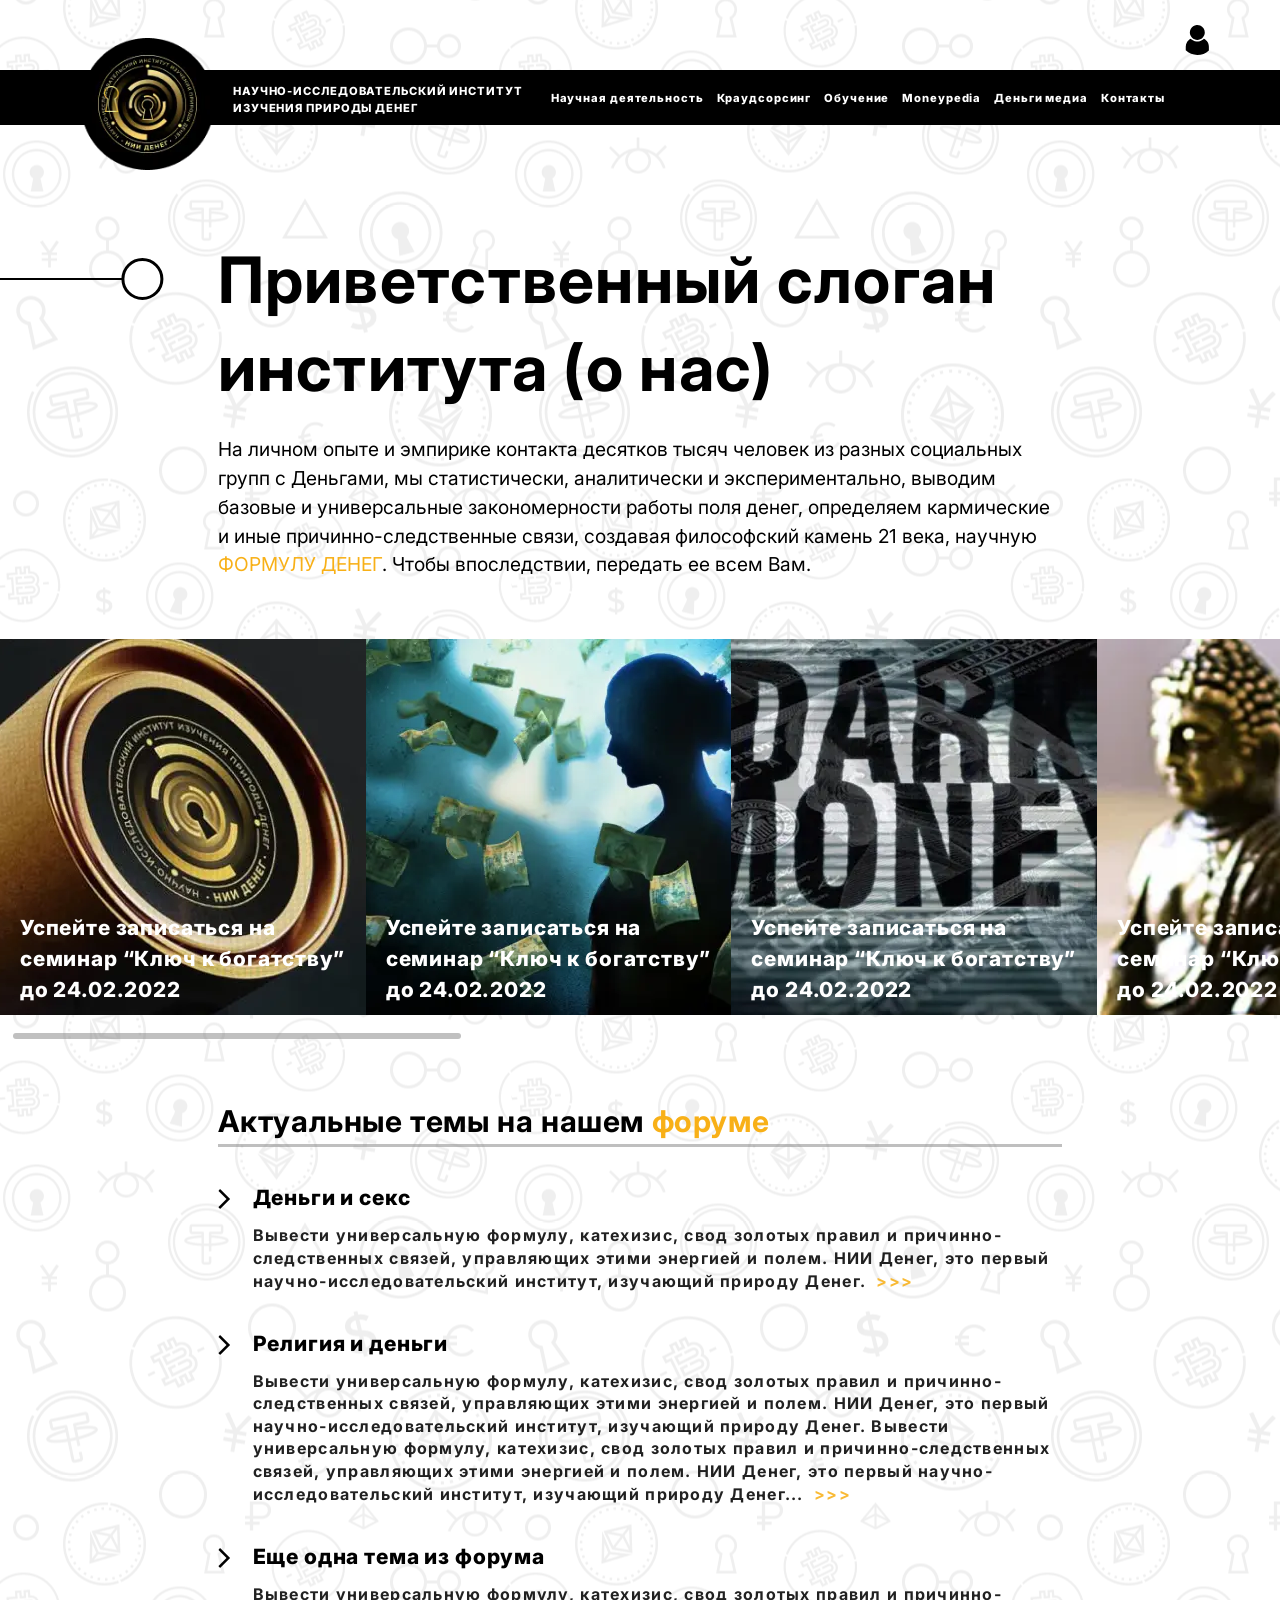
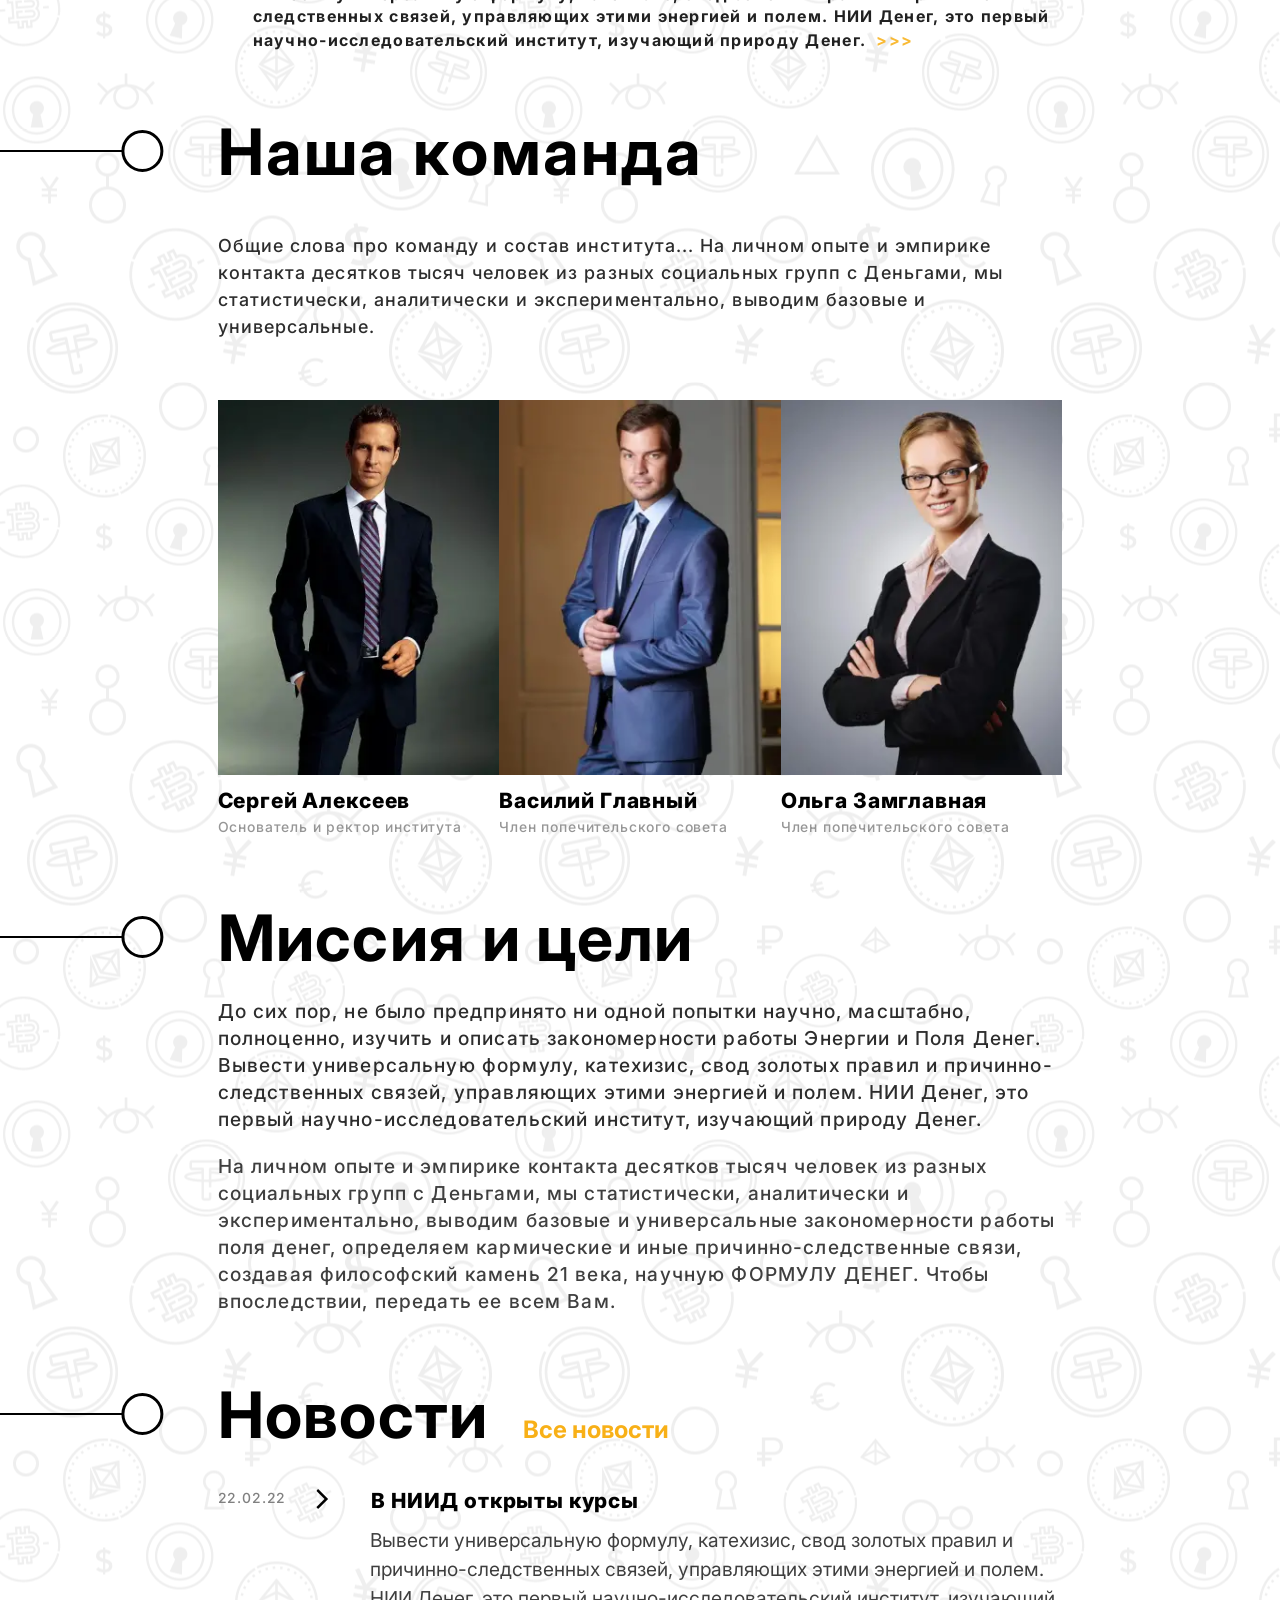
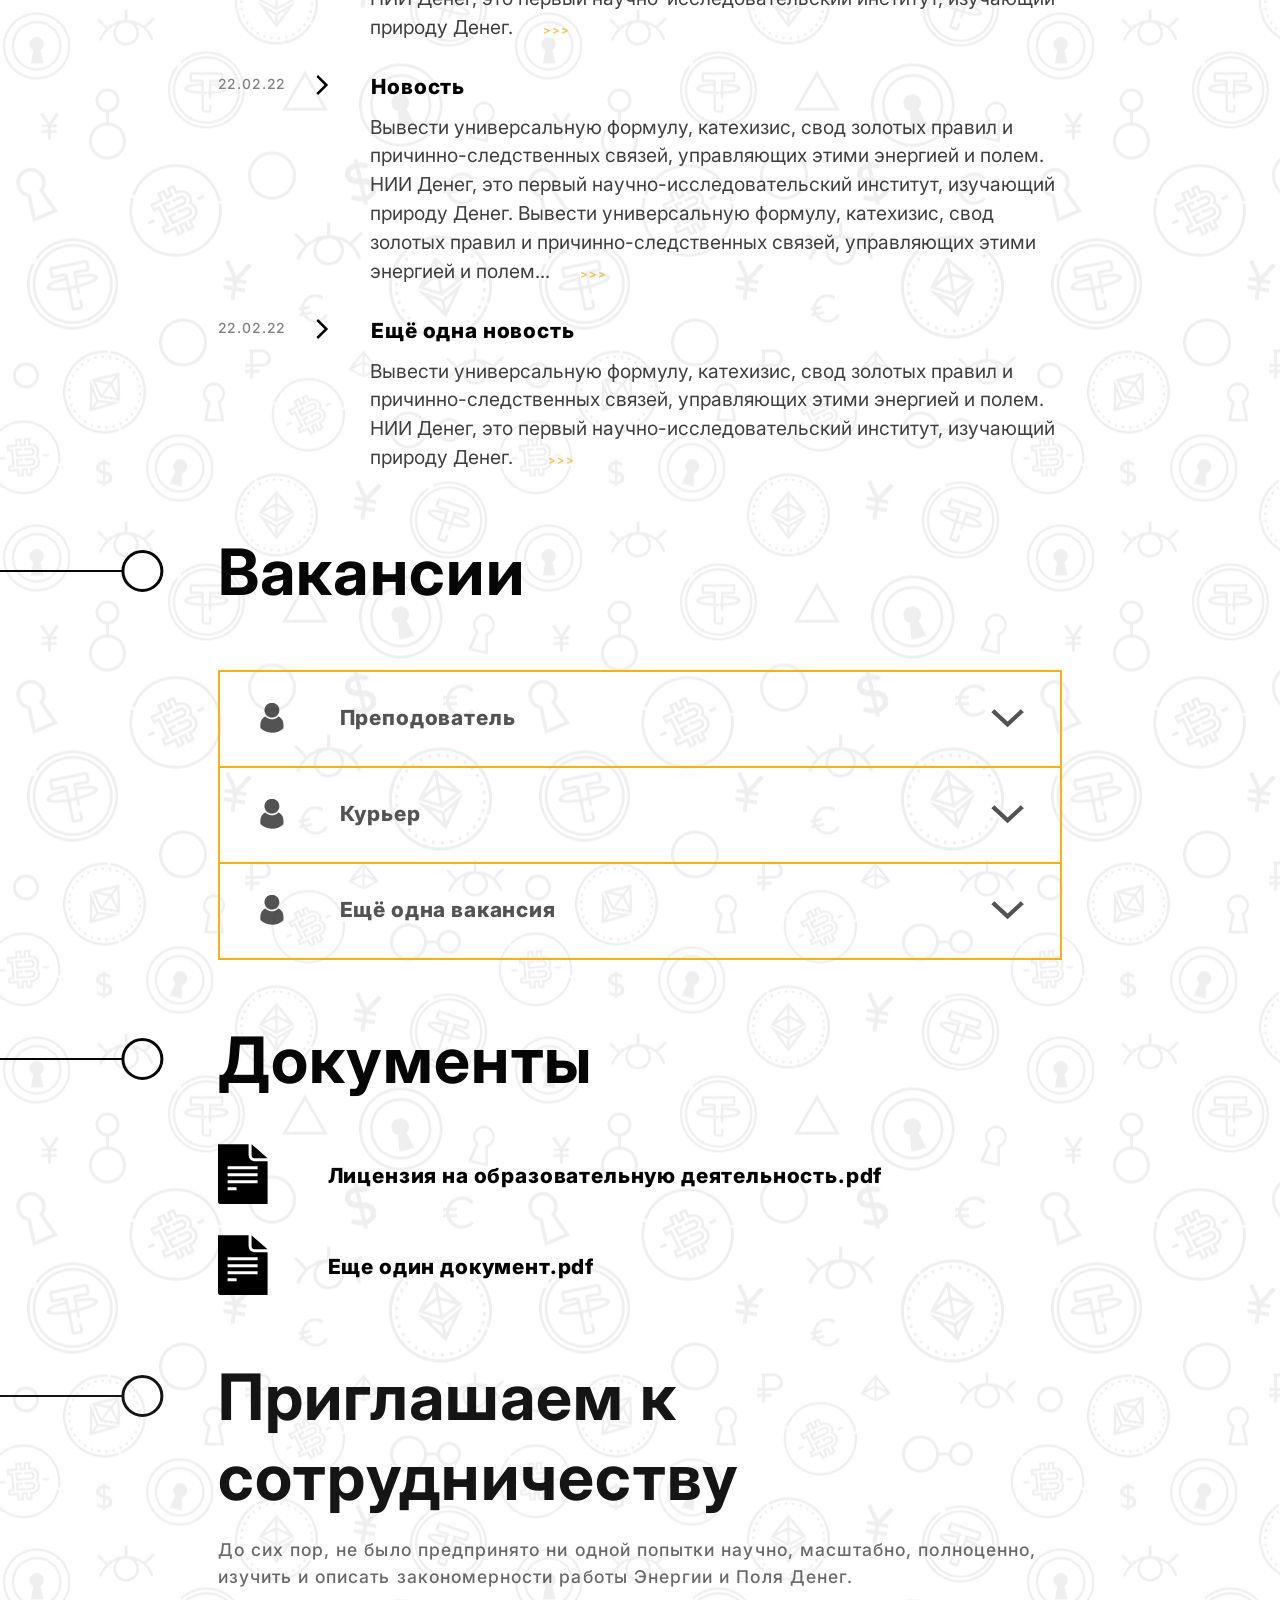
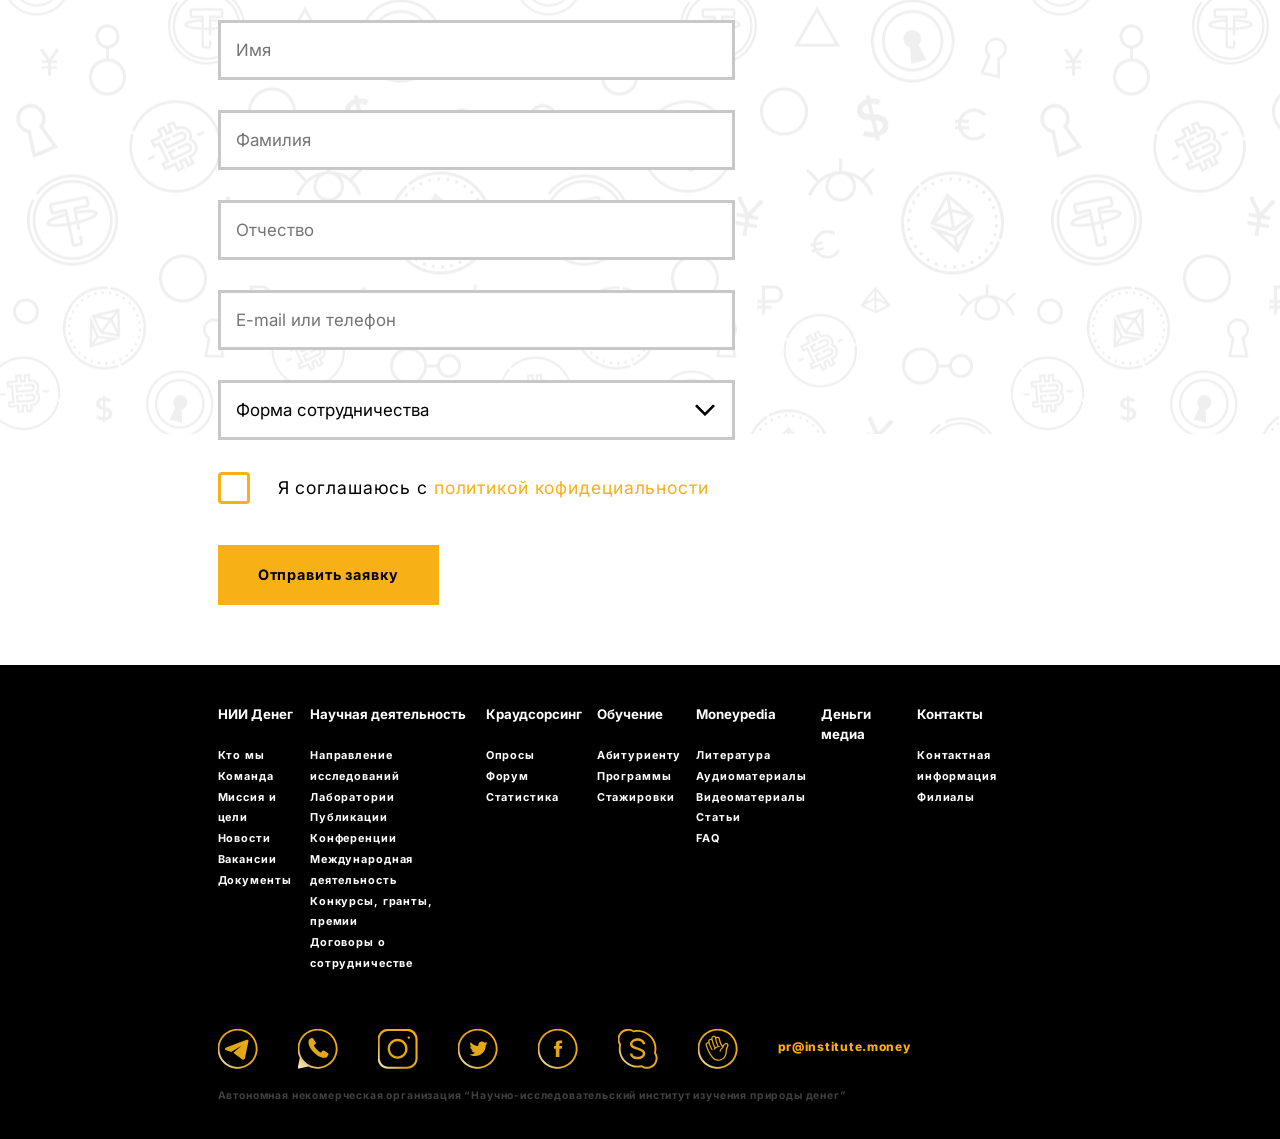
==== commit d71ec014: "Add files via upload" ====
--- a/index.html
+++ b/index.html
@@ -4,43 +4,84 @@
 	<meta charset="UTF-8">
 	<meta http-equiv="X-UA-Compatible" content="IE=edge">
 	<meta name="viewport" content="width=device-width, initial-scale=1.0">
-	<link rel="stylesheet" href="css/style.min.css?_v=20220225132345">
+	<link rel="stylesheet" href="css/style.min.css?_v=20220228083541">
 	<link rel="preconnect" href="https://fonts.googleapis.com">
 	<link rel="preconnect" href="https://fonts.gstatic.com" crossorigin>
-	<link href="https://fonts.googleapis.com/css2?family=Inter:wght@400;500;700;800&display=swap&_v=20220225132345" rel="stylesheet">	 
+	<link href="https://fonts.googleapis.com/css2?family=Inter:wght@400;500;700;800&display=swap&_v=20220228083541" rel="stylesheet">	 
 	<title>Научно иследовательский институт изучения природы денег</title>
 </head>
 	<body>
 		<span class="background" id="bg"></span>
 		<header>
     <div class="wrapper">
-        <div class="mainmenu">
-            <div class="menu-nav">
-                <div class="logo">
-                    <span class="logo-itm"><a href="#"><picture><source srcset="../img/Logo.webp" type="image/webp"><img src="../img/Logo.png" alt=""></picture></a></span>
-                    <span class="logo-mini"><a href="#"></a><picture><source srcset="../img/logo-min.webp" type="image/webp"><img src="../img/logo-min.png" alt=""></picture></span>
+        <div class="dots-container">
+            <div class="mainmenu">
+                <div class="menu-nav">
+                    <div class="logo">
+                        <span class="logo-itm"><a href="#"><picture><source srcset="../img/Logo.webp" type="image/webp"><img src="../img/Logo.png" alt=""></picture></a></span>
+                        <span class="logo-mini"><a href="#"></a><picture><source srcset="../img/logo-min.webp" type="image/webp"><img src="../img/logo-min.png" alt=""></picture></span>
+                    </div>
+
+                    <div class="slogan">
+                        <span class="slogan-text">НАУЧНО-ИССЛЕДОВАТЕЛЬСКИЙ ИНСТИТУТ
+                            ИЗУЧЕНИЯ ПРИРОДЫ ДЕНЕГ</span>
+                        <span class="slogan-mini">НИИД</span>
+                    </div>
+                    <nav class="navigation">
+                        <div class="burger_icon"><span class="burger"></span></div>
+                        <ul class="menu-link">
+                            <li><a href="#">   Научная деятельность </a></li>
+                            <li><a href="#">    Краудсорсинг</a></li>
+                            <li><a href="#">    Обучение</a></li>
+                            <li><a href="#">    Moneypedia</a></li>
+                            <li><a href="#">    Деньги медиа</a></li>
+                            <li><a href="skyfox132.github.io/contact.html">    Контакты</a></li>
+                        </ul>
+                    </nav>
+                    <div class="cabinet">
+                        <a href="#"></a>
+                    </div>
+                    
                 </div>
-
-                <div class="slogan">
-                    <span class="slogan-text">НАУЧНО-ИССЛЕДОВАТЕЛЬСКИЙ ИНСТИТУТ
-                        ИЗУЧЕНИЯ ПРИРОДЫ ДЕНЕГ</span>
-                    <span class="slogan-mini">НИИД</span>
+                <div class="menuMini">
+                    <div class="logoMob"><picture><source srcset="../img/Logo.webp" type="image/webp"><img src="../img/Logo.png" alt="logo"></picture></div>
+                    <div class="sloganMob"><p>НАУЧНО-ИССЛЕДОВАТЕЛЬСКИЙ ИНСТИТУТ
+                        ИЗУЧЕНИЯ ПРИРОДЫ ДЕНЕГ</p></div>
                 </div>
-                <nav class="navigation">
-                    <div class="burger_icon"><span class="burger"></span></div>
-                    <ul class="menu-link">
-                        <li><a href="#">   Научная деятельность </a></li>
-                        <li><a href="#">    Краудсорсинг</a></li>
-                        <li><a href="#">    Обучение</a></li>
-                        <li><a href="#">    Moneypedia</a></li>
-                        <li><a href="#">    Деньги медиа</a></li>
-                        <li><a href="skyfox132.github.io/contact.html">    Контакты</a></li>
-                    </ul>
-                </nav>
-                <div class="cabinet">
-                    <a href="#"></a>
-                </div>
-                
+                    <div class="burger">
+                        <div class="burger-icon">
+                            <span>
+							<span class="white"></span>
+                             
+                            </span>
+                            
+                        </div>
+                        
+                        <div class="burgerMenu">
+                            <div class="burgerWrapper">
+                                <div class="burgerLogo">
+                                    <picture><source srcset="../img/Logo.webp" type="image/webp"><img src="../img/Logo.png" alt="logo"></picture>
+                                </div>
+                                <div class="burgerList">
+                                    <ul>
+                                        <li><a href="#">НИИ денег</a></li>
+                                        <li><a href="#">Научная деятельность</a></li>
+                                        <li><a href="#">Краудсорсинг</a></li>
+                                        <li><a href="#">Обучение</a></li>
+                                        <li><a href="#">Moneypedia</a></li>
+                                        <li><a href="#">Money media</a></li>
+
+                                    </ul>
+                                </div>
+                                <div class="burgerSlogan">
+                                    <p>Автономная некомерческая организация
+                                        “Научно-исследовательский институт изучения
+                                        природы денег”</p>
+                                </div>
+                            </div>
+        
+                        </div>
+                    </div>
             </div>
         </div>
     </div>
@@ -54,15 +95,17 @@
 
 			<div class="wraper">
 				<!-- Block title -->
-				<section class="title wrap dots-margin">
-    <article class="title_h1">
-        <h2 class="dots">Приветственный слоган
-            института <span class="h1_min">(о  нас)</span>
-        </h2>
-        <p>На личном опыте и эмпирике контакта десятков тысяч человек из разных социальных групп с Деньгами, мы статистически, аналитически и экспериментально, выводим базовые и универсальные закономерности работы поля денег, определяем кармические и иные причинно-следственные связи, создавая философский камень 21 века, научную <span class="orange">ФОРМУЛУ ДЕНЕГ</span>. Чтобы впоследствии, передать ее всем Вам.
-        </p>	
-    </article>
-</section>
+				<div class="dots-container">
+    <section class="title wrap dots-margin">
+        <article class="title_h1">
+            <h2 class="dots">Приветственный слоган
+                института <span class="h1_min">(о  нас)</span>
+            </h2>
+            <p>На личном опыте и эмпирике контакта десятков тысяч человек из разных социальных групп с Деньгами, мы статистически, аналитически и экспериментально, выводим базовые и универсальные закономерности работы поля денег, определяем кармические и иные причинно-следственные связи, создавая философский камень 21 века, научную <span class="orange">ФОРМУЛУ ДЕНЕГ</span>. Чтобы впоследствии, передать ее всем Вам.
+            </p>	
+        </article>
+    </section>
+</div>
 
 				<!-- Block slider -->
 				<section class="slider">
@@ -618,7 +661,7 @@
     </div>
 
 </footer>
-		<script src="https://unpkg.com/swiper@8/swiper-bundle.min.js?_v=20220225132345"></script>
-		<script src="js/app.min.js?_v=20220225132345"></script>
+		<script src="https://unpkg.com/swiper@8/swiper-bundle.min.js?_v=20220228083541"></script>
+		<script src="js/app.min.js?_v=20220228083541"></script>
 	</body>
 </html>
--- a/css/style.min.css
+++ b/css/style.min.css
@@ -1 +1 @@
-@charset "UTF-8";@font-face{font-family:CormorantUpright;font-display:swap;src:url(../fonts/CormorantUpright-Bold.woff2) format("woff2"),url(../fonts/CormorantUpright-Bold.woff) format("woff");font-weight:700;font-style:normal}@font-face{font-family:CormorantUpright;font-display:swap;src:url(../fonts/CormorantUpright-Regular.woff2) format("woff2"),url(../fonts/CormorantUpright-Regular.woff) format("woff");font-weight:400;font-style:normal}@font-face{font-family:CormorantUpright;font-display:swap;src:url(../fonts/CormorantUpright-SemiBold.woff2) format("woff2"),url(../fonts/CormorantUpright-SemiBold.woff) format("woff");font-weight:600;font-style:normal}@font-face{font-family:TTTrailers;font-display:swap;src:url(../fonts/TTTrailers-Regular.woff2) format("woff2"),url(../fonts/TTTrailers-Regular.woff) format("woff");font-weight:400;font-style:normal}.footer-container{background:#000;color:#fff;padding-top:40px}.footer-links{display:-webkit-box;display:-ms-flexbox;display:flex;-webkit-box-pack:justify;-ms-flex-pack:justify;justify-content:space-between}.footer-links li{list-style-type:none;font-family:Inter;font-style:normal;font-weight:700;font-size:.68rem;line-height:1.3rem;letter-spacing:.08em;color:#c8c8c8}.footer-links li:hover{cursor:pointer;color:#f8b017}.link-margin{margin-right:15px}.link-margin h5{margin-bottom:20px}.social_links__margin{margin-top:55px;margin-bottom:20px}.social_links{display:-webkit-box;display:-ms-flexbox;display:flex;-webkit-box-align:center;-ms-flex-align:center;align-items:center}.social_links a{width:40px;height:40px;display:inline-block;margin-right:40px}.social_links a span{display:block;width:40px;height:40px;mix-blend-mode:screen;background:-o-linear-gradient(225deg,#ffad00 21%,#daa520 60%,#fff 85%,rgba(238,210,150,.986) 72%);background:linear-gradient(225deg,#ffad00 21%,#daa520 60%,#fff 85%,rgba(238,210,150,.986) 72%);background-size:4em 4em,2em 2em}.social_links a:hover span{-webkit-animation-name:icon;animation-name:icon;-webkit-animation-duration:.6s;animation-duration:.6s}@-webkit-keyframes icon{from{background-position:100% 0}to{background-position:-50% 180%}}@keyframes icon{from{background-position:100% 0}to{background-position:-50% 180%}}.niidmail{display:inline;line-height:3rem;height:40px;position:relative}.niidmail a{max-width:80%;font-family:Inter;font-style:normal;font-weight:800;font-size:.75rem;line-height:40px;letter-spacing:.06em;color:#ffad00!important;-webkit-transform:translatey(-20%);-ms-transform:translatey(-20%);transform:translatey(-20%)}.copyright p{font-weight:700;font-size:.65rem;line-height:140.62%;letter-spacing:.08em;color:grey}*,::after,::before{-webkit-box-sizing:border-box;box-sizing:border-box}ol[class],ul[class]{padding:0}blockquote,body,dd,dl,figcaption,figure,h1,h2,h3,h4,li,ol[class],p,ul[class]{margin:0}body{min-height:100vh;scroll-behavior:smooth;text-rendering:optimizeSpeed;line-height:1.5}ol[class],ul[class]{list-style:none}a:not([class]){-webkit-text-decoration-skip:ink;text-decoration-skip-ink:auto}img{max-width:100%;display:block}article>*+*{margin-top:1em}button,input,select,textarea{font:inherit}@font-face{font-family:swiper-icons;src:url("data:application/font-woff;charset=utf-8;base64, [base64]//wADZ2x5ZgAAAywAAADMAAAD2MHtryVoZWFkAAABbAAAADAAAAA2E2+eoWhoZWEAAAGcAAAAHwAAACQC9gDzaG10eAAAAigAAAAZAAAArgJkABFsb2NhAAAC0AAAAFoAAABaFQAUGG1heHAAAAG8AAAAHwAAACAAcABAbmFtZQAAA/gAAAE5AAACXvFdBwlwb3N0AAAFNAAAAGIAAACE5s74hXjaY2BkYGAAYpf5Hu/j+W2+MnAzMYDAzaX6QjD6/4//Bxj5GA8AuRwMYGkAPywL13jaY2BkYGA88P8Agx4j+/8fQDYfA1AEBWgDAIB2BOoAeNpjYGRgYNBh4GdgYgABEMnIABJzYNADCQAACWgAsQB42mNgYfzCOIGBlYGB0YcxjYGBwR1Kf2WQZGhhYGBiYGVmgAFGBiQQkOaawtDAoMBQxXjg/wEGPcYDDA4wNUA2CCgwsAAAO4EL6gAAeNpj2M0gyAACqxgGNWBkZ2D4/wMA+xkDdgAAAHjaY2BgYGaAYBkGRgYQiAHyGMF8FgYHIM3DwMHABGQrMOgyWDLEM1T9/w8UBfEMgLzE////P/5//f/V/xv+r4eaAAeMbAxwIUYmIMHEgKYAYjUcsDAwsLKxc3BycfPw8jEQA/[base64]/uznmfPFBNODM2K7MTQ45YEAZqGP81AmGGcF3iPqOop0r1SPTaTbVkfUe4HXj97wYE+yNwWYxwWu4v1ugWHgo3S1XdZEVqWM7ET0cfnLGxWfkgR42o2PvWrDMBSFj/IHLaF0zKjRgdiVMwScNRAoWUoH78Y2icB/yIY09An6AH2Bdu/UB+yxopYshQiEvnvu0dURgDt8QeC8PDw7Fpji3fEA4z/PEJ6YOB5hKh4dj3EvXhxPqH/SKUY3rJ7srZ4FZnh1PMAtPhwP6fl2PMJMPDgeQ4rY8YT6Gzao0eAEA409DuggmTnFnOcSCiEiLMgxCiTI6Cq5DZUd3Qmp10vO0LaLTd2cjN4fOumlc7lUYbSQcZFkutRG7g6JKZKy0RmdLY680CDnEJ+UMkpFFe1RN7nxdVpXrC4aTtnaurOnYercZg2YVmLN/d/gczfEimrE/fs/bOuq29Zmn8tloORaXgZgGa78yO9/cnXm2BpaGvq25Dv9S4E9+5SIc9PqupJKhYFSSl47+Qcr1mYNAAAAeNptw0cKwkAAAMDZJA8Q7OUJvkLsPfZ6zFVERPy8qHh2YER+3i/BP83vIBLLySsoKimrqKqpa2hp6+jq6RsYGhmbmJqZSy0sraxtbO3sHRydnEMU4uR6yx7JJXveP7WrDycAAAAAAAH//wACeNpjYGRgYOABYhkgZgJCZgZNBkYGLQZtIJsFLMYAAAw3ALgAeNolizEKgDAQBCchRbC2sFER0YD6qVQiBCv/H9ezGI6Z5XBAw8CBK/m5iQQVauVbXLnOrMZv2oLdKFa8Pjuru2hJzGabmOSLzNMzvutpB3N42mNgZGBg4GKQYzBhYMxJLMlj4GBgAYow/P/PAJJhLM6sSoWKfWCAAwDAjgbRAAB42mNgYGBkAIIbCZo5IPrmUn0hGA0AO8EFTQAA");font-weight:400;font-style:normal}:root{--swiper-theme-color:#007aff}.swiper{margin-left:auto;margin-right:auto;position:relative;overflow:hidden;list-style:none;padding:0;z-index:1}.swiper-vertical>.swiper-wrapper{-webkit-box-orient:vertical;-webkit-box-direction:normal;-ms-flex-direction:column;flex-direction:column}.swiper-wrapper{position:relative;width:100%;height:100%;z-index:1;display:-webkit-box;display:-ms-flexbox;display:flex;-webkit-transition-property:-webkit-transform;transition-property:-webkit-transform;-o-transition-property:transform;transition-property:transform;transition-property:transform,-webkit-transform;-webkit-box-sizing:content-box;box-sizing:content-box}.swiper-android .swiper-slide,.swiper-wrapper{-webkit-transform:translate3d(0,0,0);transform:translate3d(0,0,0)}.swiper-pointer-events{-ms-touch-action:pan-y;touch-action:pan-y}.swiper-pointer-events.swiper-vertical{-ms-touch-action:pan-x;touch-action:pan-x}.swiper-slide{-ms-flex-negative:0;flex-shrink:0;width:100%;height:100%;position:relative;-webkit-transition-property:-webkit-transform;transition-property:-webkit-transform;-o-transition-property:transform;transition-property:transform;transition-property:transform,-webkit-transform}.swiper-slide-invisible-blank{visibility:hidden}.swiper-autoheight,.swiper-autoheight .swiper-slide{height:auto}.swiper-autoheight .swiper-wrapper{-webkit-box-align:start;-ms-flex-align:start;align-items:flex-start;-webkit-transition-property:height,-webkit-transform;transition-property:height,-webkit-transform;-o-transition-property:transform,height;transition-property:transform,height;transition-property:transform,height,-webkit-transform}.swiper-backface-hidden .swiper-slide{-webkit-transform:translateZ(0);transform:translateZ(0);-webkit-backface-visibility:hidden;backface-visibility:hidden}.swiper-3d,.swiper-3d.swiper-css-mode .swiper-wrapper{-webkit-perspective:1200px;perspective:1200px}.swiper-3d .swiper-cube-shadow,.swiper-3d .swiper-slide,.swiper-3d .swiper-slide-shadow,.swiper-3d .swiper-slide-shadow-bottom,.swiper-3d .swiper-slide-shadow-left,.swiper-3d .swiper-slide-shadow-right,.swiper-3d .swiper-slide-shadow-top,.swiper-3d .swiper-wrapper{-webkit-transform-style:preserve-3d;transform-style:preserve-3d}.swiper-3d .swiper-slide-shadow,.swiper-3d .swiper-slide-shadow-bottom,.swiper-3d .swiper-slide-shadow-left,.swiper-3d .swiper-slide-shadow-right,.swiper-3d .swiper-slide-shadow-top{position:absolute;left:0;top:0;width:100%;height:100%;pointer-events:none;z-index:10}.swiper-3d .swiper-slide-shadow{background:rgba(0,0,0,.15)}.swiper-3d .swiper-slide-shadow-left{background-image:-webkit-gradient(linear,right top,left top,from(rgba(0,0,0,.5)),to(rgba(0,0,0,0)));background-image:-o-linear-gradient(right,rgba(0,0,0,.5),rgba(0,0,0,0));background-image:linear-gradient(to left,rgba(0,0,0,.5),rgba(0,0,0,0))}.swiper-3d .swiper-slide-shadow-right{background-image:-webkit-gradient(linear,left top,right top,from(rgba(0,0,0,.5)),to(rgba(0,0,0,0)));background-image:-o-linear-gradient(left,rgba(0,0,0,.5),rgba(0,0,0,0));background-image:linear-gradient(to right,rgba(0,0,0,.5),rgba(0,0,0,0))}.swiper-3d .swiper-slide-shadow-top{background-image:-webkit-gradient(linear,left bottom,left top,from(rgba(0,0,0,.5)),to(rgba(0,0,0,0)));background-image:-o-linear-gradient(bottom,rgba(0,0,0,.5),rgba(0,0,0,0));background-image:linear-gradient(to top,rgba(0,0,0,.5),rgba(0,0,0,0))}.swiper-3d .swiper-slide-shadow-bottom{background-image:-webkit-gradient(linear,left top,left bottom,from(rgba(0,0,0,.5)),to(rgba(0,0,0,0)));background-image:-o-linear-gradient(top,rgba(0,0,0,.5),rgba(0,0,0,0));background-image:linear-gradient(to bottom,rgba(0,0,0,.5),rgba(0,0,0,0))}.swiper-css-mode>.swiper-wrapper{overflow:auto;scrollbar-width:none;-ms-overflow-style:none}.swiper-css-mode>.swiper-wrapper::-webkit-scrollbar{display:none}.swiper-css-mode>.swiper-wrapper>.swiper-slide{scroll-snap-align:start start}.swiper-horizontal.swiper-css-mode>.swiper-wrapper{-ms-scroll-snap-type:x mandatory;scroll-snap-type:x mandatory}.swiper-vertical.swiper-css-mode>.swiper-wrapper{-ms-scroll-snap-type:y mandatory;scroll-snap-type:y mandatory}.swiper-centered>.swiper-wrapper::before{content:"";-ms-flex-negative:0;flex-shrink:0;-webkit-box-ordinal-group:10000;-ms-flex-order:9999;order:9999}.swiper-centered.swiper-horizontal>.swiper-wrapper>.swiper-slide:first-child{-webkit-margin-start:var(--swiper-centered-offset-before);margin-inline-start:var(--swiper-centered-offset-before)}.swiper-centered.swiper-horizontal>.swiper-wrapper::before{height:100%;min-height:1px;width:var(--swiper-centered-offset-after)}.swiper-centered.swiper-vertical>.swiper-wrapper>.swiper-slide:first-child{-webkit-margin-before:var(--swiper-centered-offset-before);margin-block-start:var(--swiper-centered-offset-before)}.swiper-centered.swiper-vertical>.swiper-wrapper::before{width:100%;min-width:1px;height:var(--swiper-centered-offset-after)}.swiper-centered>.swiper-wrapper>.swiper-slide{scroll-snap-align:center center}body{font-size:16px;line-height:18px}.empty-visible{height:184px}.menu-nav{max-width:1360px;margin:10px 42px 10px}.mainmenu{display:-webkit-box;display:-ms-flexbox;display:flex;-webkit-box-pack:center;-ms-flex-pack:center;justify-content:center;position:absolute;-webkit-transition:top,height;-o-transition:top,height;transition:top,height;-webkit-transition-duration:.7s;-o-transition-duration:.7s;transition-duration:.7s;width:100%;height:55px;font-family:Inter;font-style:normal;font-weight:800;font-size:.7rem;line-height:140.62%;background:#000;letter-spacing:.08em;color:#fff;top:70px}.menu-nav{height:120px;width:100%;display:-webkit-box;display:-ms-flexbox;display:flex;-webkit-box-pack:start;-ms-flex-pack:start;justify-content:flex-start;position:relative}.logo{display:-webkit-box;display:-ms-flexbox;display:flex;-webkit-box-align:center;-ms-flex-align:center;align-items:center;width:148px;height:148px;position:relative;-webkit-transform:translateY(-50px);-ms-transform:translateY(-50px);transform:translateY(-50px)}.logo-mini{position:relative;-webkit-transform:translateX(-112px);-ms-transform:translateX(-112px);transform:translateX(-112px);opacity:0;top:-5px}.navigation{display:-webkit-box;display:-ms-flexbox;display:flex;-webkit-box-flex:1;-ms-flex:1;flex:1;padding-right:20px;-webkit-box-pack:end;-ms-flex-pack:end;justify-content:flex-end}.menu-link li{padding:10px 0 15px;display:inline-block;margin-left:14px}.menu-link li a{-webkit-transition:color;-o-transition:color;transition:color;-webkit-transition-duration:.5s;-o-transition-duration:.5s;transition-duration:.5s}.menu-link li:hover{color:#f8b017;border-bottom:3px solid #f8b017}.slogan{position:relative;max-width:300px;line-height:1rem;padding-top:3px}.stick-menu{margin-top:0;position:fixed;z-index:20;-webkit-animation:move .8s;animation:move .8s;top:0;left:0;width:100%;height:55px;opacity:1}@-webkit-keyframes move{0%{top:-100%}100%{top:0}}@keyframes move{0%{top:-100%}100%{top:0}}.slogan-margin{line-height:2rem}.logo-min__position{opacity:1;left:150px}.logo-itm{-webkit-transition-duration:.5s;-o-transition-duration:.5s;transition-duration:.5s;-webkit-transition:width;-o-transition:width;transition:width}.cabinet{width:30px;height:30px;position:relative;top:-55px;-webkit-clip-path:url(#man);clip-path:url(#man);background-color:#000;cursor:pointer}.cabinet:hover{background-color:#f8b017}.wrap-contacts{width:100%;margin:150px auto 0}.contacts{max-width:1380px;margin:0 auto}#map{height:600px;width:100%}.contact_list{margin-top:250px!important}.contact_list li{line-height:190%;margin-top:72px;position:relative}.contact_list li a{font-family:Inter;font-size:1.1rem;line-height:208%;letter-spacing:6%;color:#000;-webkit-transition:color,.3s;-o-transition:color,.3s;transition:color,.3s}.contact_list li a:hover{color:#f8b017}.contacts.unwrap{padding:0 190px}.contact-socials{height:120px;background-color:#f8b017;margin-top:40px}.social_container{position:relative;height:100%;margin:0 auto;max-width:1050px;padding:40px 0;-webkit-transition:background-color,.4s;-o-transition:background-color,.4s;transition:background-color,.4s}.social_container a{display:inline-block;margin-left:30px;height:50px;width:50px}.social_container a:hover span{-webkit-transition:background-color,.4s;-o-transition:background-color,.4s;transition:background-color,.4s;background-color:#fff}.social_container a span{background-color:#000;display:inline-block;height:50px;width:50px}.social_container a span:hover{background-color:#fff}.no-webp .contact-icon_1:before{background:no-repeat url(../img/call-icon.png) 0 0}.contact-icon_1:before{content:"";position:absolute;width:430px;height:40px;left:0;-webkit-transform:translateX(-121%);-ms-transform:translateX(-121%);transform:translateX(-121%)}.no-webp .contact-icon_2:before{background:no-repeat url(../img/mail-icon.png) 0 0}.contact-icon_2:before{content:"";position:absolute;width:430px;height:40px;left:0;-webkit-transform:translateX(-121%);-ms-transform:translateX(-121%);transform:translateX(-121%)}.no-webp .contact-icon_3:before{background:no-repeat url(../img/adress-icon.png) 0 0}.contact-icon_3:before{content:"";position:absolute;width:430px;height:40px;left:0;-webkit-transform:translateX(-121%);-ms-transform:translateX(-121%);transform:translateX(-121%)}.copyright{height:50px}svg{position:fixed;bottom:0;height:0;-webkit-box-sizing:border-box;box-sizing:border-box}:root{--swiper-theme-color:$orange-color}*{text-decoration:none;-webkit-box-sizing:border-box;box-sizing:border-box;padding:0;margin:0;line-height:1.5}a{text-decoration:none;color:#fff}a:visited{text-decoration:none;color:inherit}h3{color:#000}.pointer{cursor:pointer;margin-left:5px}p{font-size:1.2rem}body{font-family:Inter,sans-serif;font-size:16px;text-decoration:none}body.lock{overflow:hidden}.svgs{height:0;overflow:hidden}h2{font-family:Inter;font-size:64px;font-style:normal;font-weight:700;line-height:80px;letter-spacing:.02em;text-align:left;position:relative}.dots::after{content:"";-webkit-transition:background-color,.3s;-o-transition:background-color,.3s;transition:background-color,.3s;position:absolute;top:15px;height:42px;width:42px;left:0;-webkit-transform:translateX(-230%);-ms-transform:translateX(-230%);transform:translateX(-230%);border-radius:50%;border:solid 3px #000}.dots::before{content:"";left:0;position:absolute;top:35px;height:2px;width:500px;-webkit-transform:translateX(-119%);-ms-transform:translateX(-119%);transform:translateX(-119%);background:#000}.dots-active::after{content:"";position:absolute;top:15px;left:0;height:42px;width:42px;border-radius:50%;-webkit-transition-duration:.3s;-o-transition-duration:.3s;transition-duration:.3s;-webkit-transition:background-color,.3s;-o-transition:background-color,.3s;transition:background-color,.3s;border:solid 3px #000;background-color:#000}.dots-active::before{content:"";position:absolute;top:35px;left:0;width:500px;-webkit-transform:translateX(-119%);-ms-transform:translateX(-119%);transform:translateX(-119%);background:#000}.no-webp .background{background:url(../img/Vector.png) repeat}.background{position:fixed;z-index:-1;width:100%;height:700%;opacity:.3;-webkit-transform:translateY(-2000px);-ms-transform:translateY(-2000px);transform:translateY(-2000px)}.orange{color:#f8b017!important;cursor:pointer}.footer-links{display:-webkit-box;display:-ms-flexbox;display:flex;-webkit-box-pack:justify;-ms-flex-pack:justify;justify-content:space-between}.wraper{margin:0 auto;max-width:100%}.wrap{max-width:1075px;margin:0 auto}.title{margin:200px auto 0}.title h1{font-family:Inter;font-size:4rem;font-style:normal;font-weight:700;line-height:4rem;letter-spacing:.02em;text-align:left}.title h1 span{font-family:Inter;font-size:21px;font-style:normal;font-weight:800;line-height:32px;letter-spacing:.04em;text-align:left}.swiper-scrollbar{height:20px}.swiper-scrollbar-drag{background-color:grey;position:absolute;left:1%;bottom:0;z-index:5;height:6px;width:98%;border-radius:3px;opacity:.5}.swiper-wrapper{height:94%}.swiper{width:100%;height:400px}.swiper-slide{overflow:hidden}.border{position:absolute;top:0;left:0;width:100%;height:100%;-webkit-transition:.3s;-o-transition:.3s;transition:.3s}.border:hover{border:3px solid #f8b017}.slide-link img{-o-object-fit:cover;object-fit:cover;width:100%;min-height:400px}.actual{margin-top:60px;position:relative}.actual_title{margin-bottom:40px;position:relative}.actual_title h2{font-family:Inter;font-size:64px;font-style:normal;font-weight:700;line-height:45px;letter-spacing:.04em;text-align:left}.actual_title h2 a::after{content:"";display:block;position:absolute;height:2px;width:100%;top:48px;background:#000;opacity:.3}.news a{margin-left:30px;font-size:1.5rem;font-weight:700}.actual_article{margin-top:35px;position:relative;margin-left:20px;padding-left:15px}.actual_article p{margin-top:10px;font-family:Inter;font-family:Inter;font-size:1rem;font-style:normal;font-weight:700;line-height:140%;letter-spacing:.08em;text-align:left}.actual_article h3{font-family:Inter;font-size:21px;font-style:normal;font-weight:800;line-height:32px;letter-spacing:.04em;text-align:left}.no-webp .actual_article h3::before{background:no-repeat url(../img/news_arrow_black.png)}.actual_article h3::before{content:"";position:absolute;width:20px;height:20px;margin:0 auto;left:-20px;top:7px}.no-webp .actual_article h3:hover::before{background:no-repeat url(../img/news_arrow_orange.png)}.actual_article h3:hover{color:#f8b017}.no-webp .actual_article h3:hover .actual_article::before{background:no-repeat url(../img/news_arrow_orange.png)}.our-comand{margin-top:60px}.our-comand p{font-family:Inter;font-size:18px;font-style:normal;font-weight:500;line-height:27px;letter-spacing:.06em;text-align:left}.gallery{margin-top:60px;display:-webkit-box;display:-ms-flexbox;display:flex;-webkit-box-pack:justify;-ms-flex-pack:justify;justify-content:space-between}.gallery-item h3{font-family:Inter;font-size:21px;font-style:normal;font-weight:800;line-height:32px;letter-spacing:.04em;text-align:left;margin-top:10px}.gallery-item p{font-family:Inter;font-style:normal;font-weight:500;font-size:.87rem;line-height:150%;letter-spacing:.06em;color:grey}.our-mission{margin-top:60px}.our-mission p{margin-top:20px;font-family:Inter;font-size:1.2rem;font-style:normal;font-weight:500;line-height:27px;letter-spacing:.06em;text-align:left}.news_post h3{font-size:1rem;line-height:140%}.news_post p{margin-left:29px}.news_post a{color:#000;font-size:1.3rem}.news{margin-top:60px}.news a:hover{cursor:pointer;color:#f8b017}.news h2{display:inline-block}.new_item{margin:30px 0 0 0;display:-webkit-box;display:-ms-flexbox;display:flex;-webkit-box-pack:justify;-ms-flex-pack:justify;justify-content:space-between}.news_date span{font-family:Inter;font-style:normal;font-weight:500;font-size:.87rem;line-height:150%;letter-spacing:.06em;color:grey}.news_post{position:relative;margin-left:55px}.news_post a{display:inline;font-family:Inter;font-style:normal;font-weight:700;font-size:.7rem;line-height:140.62%;letter-spacing:.08em}.news_post h3 a{font-weight:800;font-size:1.3rem;line-height:150%;letter-spacing:.04em}.news_post p{margin-top:10px}.no-webp .news_post h3 a::before{background:no-repeat url(../img/news_arrow_black.png)}.news_post h3 a::before{content:"";width:20px;height:20px;position:absolute;top:4px;left:-25px}.news_post h3 a:hover{-webkit-transition-duration:.2s!important;-o-transition-duration:.2s!important;transition-duration:.2s!important;-webkit-transition:color!important;-o-transition:color!important;transition:color!important;color:#f8b017}.no-webp .news_post h3 a:hover::before{background:no-repeat url(../img/news_arrow_orange.png)}.vacation{margin-top:60px}.tabs{margin-top:60px}.tab-text{-webkit-transition:-webkit-transform .46s ease;transition:-webkit-transform .46s ease;-o-transition:transform .46s ease;transition:transform .46s ease;transition:transform .46s ease,-webkit-transform .46s ease;-webkit-transform:scaleY(0);-ms-transform:scaleY(0);transform:scaleY(0);overflow:hidden;margin-left:40px;max-height:0}.tab-text h4{margin-top:20px}.tab-text h4:first-child{margin-top:10px}.tab-text ul{list-style-type:disc;list-style-position:inside}.tab-text-active{max-height:100%;-webkit-transform:scaleY(1);-ms-transform:scaleY(1);transform:scaleY(1)}.tab-icon{margin:15px;width:30px;height:30px;background-color:#000;-webkit-clip-path:url(#man);clip-path:url(#man)}.tab-icon:hover{background-color:#f8b017}.tab-icon__active{background-color:#f8b017}.tab-title{display:block;width:100%;border:2px solid #f8b017;padding:15px 30px;margin-top:-2px;min-height:98px}.tab-title p{width:100%;font-weight:800;font-size:1.3rem;line-height:300%;letter-spacing:.04em;color:#000;position:relative}.tab-active p{color:#f8b017;position:relative}.tab-title_flex{display:-webkit-box;display:-ms-flexbox;display:flex;-webkit-box-pack:justify;-ms-flex-pack:justify;justify-content:space-between;cursor:pointer;position:relative;margin-left:90px}.tab-title_flex p::before{content:"";position:absolute;margin-top:16px;width:30px;height:30px;left:-80px;-webkit-clip-path:url(#man);clip-path:url(#man);background-color:#000}.tab-title_flex p::after{content:"";position:absolute;margin-top:22px;right:0;width:40px;height:20px;-webkit-clip-path:url(#arrow);clip-path:url(#arrow);background-color:#000}.tab-title_flex p:hover{color:#f8b017}.tab-title_flex p:hover::before{background-color:#f8b017}.tab-title_flex p:hover::after{background-color:#f8b017}.tab-active p::before{background-color:#f8b017}.tab-active p::after{-webkit-clip-path:url(#arrow);clip-path:url(#arrow);background-color:#f8b017;-webkit-transform:rotate(180deg);-ms-transform:rotate(180deg);transform:rotate(180deg)}.tabs-phone{margin-top:25px}.tabs-phone span{font-size:.87rem;font-style:normal;font-weight:700;line-height:21px;letter-spacing:.06em;text-align:left}.ancet-btn{margin-top:40px;max-width:315px;width:100%;height:60px;background-color:#f8b017;font-weight:700;font-size:.9rem;line-height:150%;letter-spacing:.06em;border:none;cursor:pointer}.ancet-btn:hover{-webkit-transform:translateY(-4px);-ms-transform:translateY(-4px);transform:translateY(-4px);-webkit-transition:.2s;-o-transition:.2s;transition:.2s;border:3px solid #000}.docs{margin-top:60px}.docs a{margin-top:60px;display:block;font-weight:800;font-size:1.3rem;line-height:150%;letter-spacing:.04em;position:relative;padding-left:110px;-webkit-transition-duration:.3s;-o-transition-duration:.3s;transition-duration:.3s;-webkit-transition:color;-o-transition:color;transition:color}.docs a::before{content:"";position:absolute;left:0;top:-50%;width:50px;height:60px;background-color:#000;-webkit-clip-path:url(#doc);clip-path:url(#doc);-webkit-transition:.2s;-o-transition:.2s;transition:.2s}.docs a:hover{color:#f8b017}.docs a:hover::before{background-color:#f8b017;-webkit-clip-path:url(#doc);clip-path:url(#doc)}.actual h2{font-size:30px;line-height:140%}.line{width:100%;height:3px;background:grey;opacity:.5}.cooperation{margin-top:75px;margin-bottom:60px;position:relative}.cooperation p{margin-top:20px;font-weight:500;font-size:1.1rem;line-height:150%;letter-spacing:.06em}.cooperation input,.cooperation select{margin-top:30px;display:block;max-width:517px;width:100%;height:60px;overflow:hidden;border:3px solid #c8c8c8;-webkit-box-sizing:border-box;box-sizing:border-box;font-size:1.06rem;padding:15px;background-color:#fff;color:#000}.cooperation input:focus,.cooperation select:focus{outline:0;border:3px solid #f8b017}.cooperation span{display:inline-block}.cooperation select{-webkit-appearance:none;-moz-appearance:none;appearance:none}.select{max-width:517px;position:relative}.no-webp .select::after{background:no-repeat url(../img/news_arrow_black.png)}.select::after{content:"";position:absolute;width:20px;height:20px;right:20px;top:1.5rem;-webkit-transform:rotate(90deg);-ms-transform:rotate(90deg);transform:rotate(90deg)}.politic{display:-webkit-box;display:-ms-flexbox;display:flex;margin-top:30px}.politic span{display:inline-block;vertical-align:bottom;font-size:1.1rem;line-height:200%;letter-spacing:.05em}.politic span:last-child{margin-left:20px}.politic span a:hover{text-decoration:underline}.check-box{position:absolute;opacity:0;z-index:-5;background:#fff;border:3px solid #f8b017;-webkit-box-sizing:border-box;box-sizing:border-box}.check-box+label{cursor:pointer;display:-webkit-inline-box;display:-ms-inline-flexbox;display:inline-flex;-webkit-box-align:center;-ms-flex-align:center;align-items:center;-webkit-user-select:none;-moz-user-select:none;-ms-user-select:none;user-select:none}.check-box+label::before{content:"";display:inline-block;width:2rem;height:2rem;-ms-flex-negative:0;flex-shrink:0;-webkit-box-flex:0;-ms-flex-positive:0;flex-grow:0;border:3px solid #f8b017;border-radius:.25em;margin-right:.5em;background-repeat:no-repeat;background-position:center center;background-size:50% 50%}.no-webp .check-box:checked+label::before{background-image:url(../img/news_arrow_black.png)}.check-box:checked+label::before{-webkit-transform:rotate(90deg);-ms-transform:rotate(90deg);transform:rotate(90deg);background-size:13px 20px;border:3px solid #f8b017}.coop-btn{cursor:pointer;margin-top:40px;max-width:221px;width:100%;height:60px;background-color:#f8b017;font-weight:700;font-size:.9rem;line-height:150%;letter-spacing:.06em;border:none;-webkit-transition:.2s;-o-transition:.2s;transition:.2s}.coop-btn:hover{-webkit-transform:translateY(-4px);-ms-transform:translateY(-4px);transform:translateY(-4px);-webkit-transition:.2s;-o-transition:.2s;transition:.2s;border:3px solid #000;cursor:pointer}.swiper-slide{margin:0!important;position:relative}.slide-link{-webkit-transition-duration:.3s!important;-o-transition-duration:.3s!important;transition-duration:.3s!important;-webkit-transition:all;-o-transition:all;transition:all}.slide-link a{padding:0 10px;position:absolute;left:10px;font-family:Inter;font-style:normal;font-weight:800;font-size:1.3rem;line-height:150%;color:#fff;letter-spacing:.04em;overflow:hidden;bottom:10px}.slide-link a:hover{color:#f8b017}.slider{margin-top:60px}.burger-active{display:none}.swiper-pagination-horizontal{height:12px;background:grey;width:100%}.slogan-mini{display:none}@media all and (min-width:1880px){.swiper-wrapper{height:94%}.swiper-slide{height:100%}.swiper{height:500px}}@media only screen and (max-width:1441px){.contacts{margin-left:30px}.social_container{display:-webkit-box;display:-ms-flexbox;display:flex;-webkit-box-align:center;-ms-flex-align:center;align-items:center;-webkit-box-pack:center;-ms-flex-pack:center;justify-content:center}}@media all and (max-width:1441px){.title_h1{margin:0 40px}}@media all and (max-width:1270px){.title_h1{margin:0 70px}.wrap{padding:0 50px}.header-menu a{margin-left:15px}.slogan{max-width:200px}.slogan span{font-size:.5rem}.slider{height:350px}.slogan-text{font-size:.5rem}}@media only screen and (max-width:1135px){.no-webp .contact-icon_1:before{background:no-repeat url(../img/call-icon.png) 0 0}.contact-icon_1:before{content:"";position:absolute;width:430px;height:40px;left:0;-webkit-transform:translateX(-115%);-ms-transform:translateX(-115%);transform:translateX(-115%)}.no-webp .contact-icon_2:before{background:no-repeat url(../img/mail-icon.png) 0 0}.contact-icon_2:before{content:"";position:absolute;width:430px;height:40px;left:0;-webkit-transform:translateX(-115%);-ms-transform:translateX(-115%);transform:translateX(-115%)}.no-webp .contact-icon_3:before{background:no-repeat url(../img/adress-icon.png) 0 0}.contact-icon_3:before{content:"";position:absolute;width:430px;height:40px;left:0;-webkit-transform:translateX(-115%);-ms-transform:translateX(-115%);transform:translateX(-115%)}}@media all and (max-width:1025px){.dots-margin{margin-left:80px;margin-right:80px}.slogan-mini{font-size:.6rem!important;padding:10px 0;display:block}.slogan-text{display:none}h2{font-size:2.5rem}.menu-link a{font-size:.5rem;margin-left:0}.slogan-text{font-size:.5rem}.slogan{max-width:210px}.logo{margin-left:20px}.cabinet{right:30px}.gallery-item{margin:5px}}@media all and (max-width:920px){.title_h1{margin-left:20px}.logo{width:100px}.slogan{max-width:200px}.slogan-text{font-size:.5rem}.wrap h2{font-size:2.5rem;line-height:140%}.dots::after{content:"";-webkit-transition:background-color,.3s;-o-transition:background-color,.3s;transition:background-color,.3s;position:absolute;top:10px;height:42px;width:42px;left:0;-webkit-transform:translateX(-180%);-ms-transform:translateX(-180%);transform:translateX(-180%);border-radius:50%;border:solid 3px #000}.dots::before{content:"";left:0;position:absolute;top:29px;height:2px;width:500px;-webkit-transform:translateX(-115%);-ms-transform:translateX(-115%);transform:translateX(-115%);background:#000}}@media only screen and (max-width:917px){.no-webp .contact-icon_1:before{background:no-repeat url(../img/call-icon.png) 0 0}.contact-icon_1:before{content:"";position:absolute;width:430px;height:40px;left:0;-webkit-transform:translateX(-121%);-ms-transform:translateX(-121%);transform:translateX(-121%)}.no-webp .contact-icon_2:before{background:no-repeat url(../img/mail-icon.png) 0 0}.contact-icon_2:before{content:"";position:absolute;width:430px;height:40px;left:0;-webkit-transform:translateX(-121%);-ms-transform:translateX(-121%);transform:translateX(-121%)}.no-webp .contact-icon_3:before{background:no-repeat url(../img/adress-icon.png) 0 0}.contact-icon_3:before{content:"";position:absolute;width:430px;height:40px;left:0;-webkit-transform:translateX(-121%);-ms-transform:translateX(-121%);transform:translateX(-121%)}}@media only screen and (max-width:860px){.cabinet{display:none}}@media all and (max-width:810px){.dots-margin{margin-left:25px;margin-right:25px}.title{margin-top:140px}.social_links a{margin-top:10px}h2{font-size:2.5rem}.footer-links{-ms-flex-wrap:wrap;flex-wrap:wrap}.link-margin{margin:10px 5px}.docs a::before{content:"";position:absolute;left:0;top:0;width:50px;height:60px}.slide-link a{font-size:1rem;line-height:140%}.mainmenu{top:50px}.dots::after,.dots::before{display:none}.footer-links{-webkit-box-pack:justify;-ms-flex-pack:justify;justify-content:space-between}.link-margin{width:23%}.niidmail{width:150px}.logo_active{top:0;position:absolute;z-index:33;width:120px;left:50%;-webkit-transform:translatex(-50%);-ms-transform:translatex(-50%);transform:translatex(-50%)}.cabinet_active{-webkit-transition:all,.2s;-o-transition:all,.2s;transition:all,.2s;position:absolute;z-index:31;background-color:#fff;top:5px;left:50px}.burger_icon{z-index:30;display:block;position:absolute;right:40px;top:15px;width:30px;height:18px;cursor:pointer}.burger_icon span{top:50%;-webkit-transform:scale(1) translate(0,-50%);-ms-transform:scale(1) translate(0,-50%);transform:scale(1) translate(0,-50%);left:0;position:absolute;height:20%;width:30px;-webkit-transition:all .3s ease 0s;-o-transition:all .3s ease 0s;transition:all .3s ease 0s;background-color:#fff}.burger_icon::before{content:"";left:0;top:0;position:absolute;height:20%;width:30px;-webkit-transition:all .3s ease 0s;-o-transition:all .3s ease 0s;transition:all .3s ease 0s;background-color:#fff}.burger_icon::after{content:"";left:0;bottom:0;position:absolute;height:20%;width:30px;-webkit-transition:all .3s ease 0s;-o-transition:all .3s ease 0s;transition:all .3s ease 0s;background-color:#fff}.burger_active{display:block;position:absolute;right:40px;top:15px;width:30px;height:20%;cursor:pointer;z-index:99}.burger_active span{-webkit-transform:scale(0) translate(0,-50%);-ms-transform:scale(0) translate(0,-50%);transform:scale(0) translate(0,-50%)}.burger_active::before{top:50%;-webkit-transform:rotate(45deg) translate(0,-50%);-ms-transform:rotate(45deg) translate(0,-50%);transform:rotate(45deg) translate(0,-50%)}.burger_active::after{content:"";bottom:45%;-webkit-transform:rotate(-45deg) translate(0,50%);-ms-transform:rotate(-45deg) translate(0,50%);transform:rotate(-45deg) translate(0,50%)}.menu-link{position:fixed;z-index:20;width:100vw;height:100vh;background:#000;display:-webkit-box;display:-ms-flexbox;display:flex;-webkit-box-orient:vertical;-webkit-box-direction:normal;-ms-flex-direction:column;flex-direction:column;-webkit-box-pack:end;-ms-flex-pack:end;justify-content:flex-end;-webkit-box-align:center;-ms-flex-align:center;align-items:center;-webkit-transition:left,.4s;-o-transition:left,.4s;transition:left,.4s;left:-130%;top:0}.menu-link li:last-child{margin-bottom:40px}.no-webp .menu-link::after{background-image:url(../img/vector.png)}.menu-link::after{position:absolute;width:100%;height:100%;content:"";opacity:.3;z-index:-1}.menu-link a{line-height:.3;font-size:1.3rem;color:#f8b017}.menu-link_active{left:0}.menu-link_active li:hover{border-bottom:none}.menu-link_active li:hover a:hover{color:#fff}}@media only screen and (max-width:801px){.unwrap{padding:0 128px}.no-webp .contact-icon_1:before{background:no-repeat url(../img/call-icon.png) 0 0}.contact-icon_1:before{content:"";position:absolute;width:430px;height:40px;left:0;-webkit-transform:translateX(-121%);-ms-transform:translateX(-121%);transform:translateX(-121%)}.no-webp .contact-icon_2:before{background:no-repeat url(../img/mail-icon.png) 0 0}.contact-icon_2:before{content:"";position:absolute;width:430px;height:40px;left:0;-webkit-transform:translateX(-121%);-ms-transform:translateX(-121%);transform:translateX(-121%)}.no-webp .contact-icon_3:before{background:no-repeat url(../img/adress-icon.png) 0 0}.contact-icon_3:before{content:"";position:absolute;width:430px;height:40px;left:0;-webkit-transform:translateX(-121%);-ms-transform:translateX(-121%);transform:translateX(-121%)}}@media only screen and (max-width:701px){.social_links{display:-webkit-box;display:-ms-flexbox;display:flex;-ms-flex-wrap:wrap;flex-wrap:wrap}}@media all and (max-width:621px){.gallery{-ms-flex-wrap:wrap;flex-wrap:wrap;-webkit-box-pack:center;-ms-flex-pack:center;justify-content:center}.docs a{margin-top:30px}}@media only screen and (max-width:601px){.contacts.unwrap{padding:0 129px}.social_container a{margin-left:10px}.no-webp .contact-icon_1:before{background:no-repeat url(../img/call-icon.png) 0 0}.contact-icon_1:before{content:"";position:absolute;width:430px;height:40px;left:0;-webkit-transform:translateX(-108%);-ms-transform:translateX(-108%);transform:translateX(-108%)}.no-webp .contact-icon_2:before{background:no-repeat url(../img/mail-icon.png) 0 0}.contact-icon_2:before{content:"";position:absolute;width:430px;height:40px;left:0;-webkit-transform:translateX(-108%);-ms-transform:translateX(-108%);transform:translateX(-108%)}.no-webp .contact-icon_3:before{background:no-repeat url(../img/adress-icon.png) 0 0}.contact-icon_3:before{content:"";position:absolute;width:430px;height:40px;left:0;-webkit-transform:translateX(-108%);-ms-transform:translateX(-108%);transform:translateX(-108%)}.contacts.unwrap{padding:0 120px}.contact-socials{height:180px}.social_container{margin-bottom:50px;display:-webkit-box;display:-ms-flexbox;display:flex;-ms-flex-wrap:wrap;flex-wrap:wrap;-webkit-box-pack:start;-ms-flex-pack:start;justify-content:flex-start}.social_container a{margin-left:20px;margin-top:10px}}@media all and (max-width:482px){.wrap{margin-top:20px;padding:0 20px 0 60px}.dots::before{top:35px;left:-150px}.dots::after{top:22px}.docs a::before{left:20px;top:-12px}}@media only screen and (max-width:481px){.no-webp .contact-icon_1:before{background:no-repeat url(../img/call-icon.png) 0 0}.contact-icon_1:before{content:"";position:absolute;width:430px;height:40px;left:0;-webkit-transform:translateX(-105%);-ms-transform:translateX(-105%);transform:translateX(-105%)}.no-webp .contact-icon_2:before{background:no-repeat url(../img/mail-icon.png) 0 0}.contact-icon_2:before{content:"";position:absolute;width:430px;height:40px;left:0;-webkit-transform:translateX(-105%);-ms-transform:translateX(-105%);transform:translateX(-105%)}.no-webp .contact-icon_3:before{background:no-repeat url(../img/adress-icon.png) 0 0}.contact-icon_3:before{content:"";position:absolute;width:430px;height:40px;left:0;-webkit-transform:translateX(-105%);-ms-transform:translateX(-105%);transform:translateX(-105%)}.contacts.unwrap{padding:0 80px}}@media all and (max-width:430px){.dots-active::before{left:-160px}.burger-span{right:10px}.dots::before{left:-165px}.logo_active{position:absolute;width:100px;height:auto;top:30px;left:50%;-webkit-transform:translateX(-50%);-ms-transform:translateX(-50%);transform:translateX(-50%)}.slogan{position:absolute;width:100%;top:160px;left:50%;-webkit-transform:translateX(-50%);-ms-transform:translateX(-50%);transform:translateX(-50%);text-align:center}.wrap h2{font-size:1.8rem}.footer-links{display:none!important}.socials{display:none!important}.footer-container{padding-top:15px}.copyright p{margin-bottom:30px}}@media only screen and (max-width:368px){.contacts.unwrap{padding:0 70px}}@media only screen and (min-device-width:320px) and (max-device-width:481px){.logo{margin:0}.coop-btn{margin:20px auto!important}.wrap{padding:0!important}.wrap h2{font-size:1.5rem}.menu-link_active a{font-size:1rem;margin-top:10px;line-height:80%}.logo-itm{position:absolute;top:30px}.mainmenu{height:210px;top:0}.slogan-text{display:block}.slogan-mini{display:none}.logo{left:50%;top:10%;-webkit-transform:translateX(-50%);-ms-transform:translateX(-50%);transform:translateX(-50%)}.wrap-contacts{margin:50px auto 0}.footer-container{padding:10px}.copyright.wrap{height:100%;margin-top:30px}.copyright.wrap p{font-size:1rem}.wrap{margin-top:70px}.cabinet{display:none}.menu-nav{margin:5px}.news h2{font-size:1.8rem}.news a{font-size:1rem}.news a:first-child{margin-left:0}.wrap p{font-size:.9rem}.actual_article h3{font-size:1rem}.wrapper{overflow:hidden}.actual_title h2{font-size:2rem}.actual_title h2{margin-top:40px;font-size:2rem}.title_h1{margin-top:140px}.dots{font-size:1.8rem;line-height:140%}.actual{margin-top:80px}.actual h2 a::after{top:25px}.wrap{padding:0 30px 0 30px;overflow:hidden}.actual_article{margin-left:20px;line-height:140%}.actual_article p{display:none}.news_date{display:none}.news_post{margin-left:25px;font-size:1rem}.news_post p{display:none}.tab-title_flex{margin:15px auto}.tab-title_flex p{line-height:140%}.tab-title_flex p::after{display:none}.tab-title_flex p::before{display:none}.tab-text-active{margin:15px}.ancet-btn{font-size:.8rem}.docs a{margin:30px auto;font-size:1rem;padding-left:80px}.docs a::before{left:0;top:50%;-webkit-transform:translateY(-50%);-ms-transform:translateY(-50%);transform:translateY(-50%)}.coop-btn{margin:40px auto}.footer-links{display:-webkit-box;display:-ms-flexbox;display:flex;-webkit-box-orient:vertical;-webkit-box-direction:normal;-ms-flex-direction:column;flex-direction:column;-webkit-box-pack:center;-ms-flex-pack:center;justify-content:center}.social_links{-webkit-box-pack:center;-ms-flex-pack:center;justify-content:center}}.webp .contact-icon_1:before{background:no-repeat url(../img/call-icon.webp) 0 0}.webp .contact-icon_2:before{background:no-repeat url(../img/mail-icon.webp) 0 0}.webp .contact-icon_3:before{background:no-repeat url(../img/adress-icon.webp) 0 0}.webp .background{background:url(../img/Vector.webp) repeat}.webp .actual_article h3::before{background:no-repeat url(../img/news_arrow_black.webp)}.webp .actual_article h3:hover::before{background:no-repeat url(../img/news_arrow_orange.webp)}.webp .actual_article h3:hover .actual_article::before{background:no-repeat url(../img/news_arrow_orange.webp)}.webp .news_post h3 a::before{background:no-repeat url(../img/news_arrow_black.webp)}.webp .news_post h3 a:hover::before{background:no-repeat url(../img/news_arrow_orange.webp)}.webp .select::after{background:no-repeat url(../img/news_arrow_black.webp)}.webp .check-box:checked+label::before{background-image:url(../img/news_arrow_black.webp)}@media only screen and (max-width:1135px){.webp .contact-icon_1:before{background:no-repeat url(../img/call-icon.webp) 0 0}}@media only screen and (max-width:1135px){.webp .contact-icon_2:before{background:no-repeat url(../img/mail-icon.webp) 0 0}}@media only screen and (max-width:1135px){.webp .contact-icon_3:before{background:no-repeat url(../img/adress-icon.webp) 0 0}}@media only screen and (max-width:917px){.webp .contact-icon_1:before{background:no-repeat url(../img/call-icon.webp) 0 0}}@media only screen and (max-width:917px){.webp .contact-icon_2:before{background:no-repeat url(../img/mail-icon.webp) 0 0}}@media only screen and (max-width:917px){.webp .contact-icon_3:before{background:no-repeat url(../img/adress-icon.webp) 0 0}}@media all and (max-width:810px){.webp .menu-link::after{background-image:url(../img/vector.webp)}}@media only screen and (max-width:801px){.webp .contact-icon_1:before{background:no-repeat url(../img/call-icon.webp) 0 0}}@media only screen and (max-width:801px){.webp .contact-icon_2:before{background:no-repeat url(../img/mail-icon.webp) 0 0}}@media only screen and (max-width:801px){.webp .contact-icon_3:before{background:no-repeat url(../img/adress-icon.webp) 0 0}}@media only screen and (max-width:601px){.webp .contact-icon_1:before{background:no-repeat url(../img/call-icon.webp) 0 0}}@media only screen and (max-width:601px){.webp .contact-icon_2:before{background:no-repeat url(../img/mail-icon.webp) 0 0}}@media only screen and (max-width:601px){.webp .contact-icon_3:before{background:no-repeat url(../img/adress-icon.webp) 0 0}}@media only screen and (max-width:481px){.webp .contact-icon_1:before{background:no-repeat url(../img/call-icon.webp) 0 0}}@media only screen and (max-width:481px){.webp .contact-icon_2:before{background:no-repeat url(../img/mail-icon.webp) 0 0}}@media only screen and (max-width:481px){.webp .contact-icon_3:before{background:no-repeat url(../img/adress-icon.webp) 0 0}}+@charset "UTF-8";@font-face{font-family:CormorantUpright;font-display:swap;src:url(../fonts/CormorantUpright-Bold.woff2) format("woff2"),url(../fonts/CormorantUpright-Bold.woff) format("woff");font-weight:700;font-style:normal}@font-face{font-family:CormorantUpright;font-display:swap;src:url(../fonts/CormorantUpright-Regular.woff2) format("woff2"),url(../fonts/CormorantUpright-Regular.woff) format("woff");font-weight:400;font-style:normal}@font-face{font-family:CormorantUpright;font-display:swap;src:url(../fonts/CormorantUpright-SemiBold.woff2) format("woff2"),url(../fonts/CormorantUpright-SemiBold.woff) format("woff");font-weight:600;font-style:normal}@font-face{font-family:TTTrailers;font-display:swap;src:url(../fonts/TTTrailers-Regular.woff2) format("woff2"),url(../fonts/TTTrailers-Regular.woff) format("woff");font-weight:400;font-style:normal}.footer-container{background:#000;color:#fff;padding-top:40px}.footer-links{display:-webkit-box;display:-ms-flexbox;display:flex;-webkit-box-pack:justify;-ms-flex-pack:justify;justify-content:space-between}.footer-links li{list-style-type:none;font-family:Inter;font-style:normal;font-weight:700;font-size:.68rem;line-height:1.3rem;letter-spacing:.08em;color:#c8c8c8}.footer-links li:hover{cursor:pointer;color:#f8b017}.link-margin{margin-right:15px}.link-margin h5{margin-bottom:20px}.social_links__margin{margin-top:55px;margin-bottom:20px}.social_links{display:-webkit-box;display:-ms-flexbox;display:flex;-webkit-box-align:center;-ms-flex-align:center;align-items:center}.social_links a{width:40px;height:40px;display:inline-block;margin-right:40px}.social_links a span{display:block;width:40px;height:40px;mix-blend-mode:screen;background:-o-linear-gradient(225deg,#ffad00 21%,#daa520 60%,#fff 85%,rgba(238,210,150,.986) 72%);background:linear-gradient(225deg,#ffad00 21%,#daa520 60%,#fff 85%,rgba(238,210,150,.986) 72%);background-size:4em 4em,2em 2em}.social_links a:hover span{-webkit-animation-name:icon;animation-name:icon;-webkit-animation-duration:.6s;animation-duration:.6s}@-webkit-keyframes icon{from{background-position:100% 0}to{background-position:-50% 180%}}@keyframes icon{from{background-position:100% 0}to{background-position:-50% 180%}}.niidmail{display:inline;line-height:3rem;height:40px;position:relative}.niidmail a{max-width:80%;font-family:Inter;font-style:normal;font-weight:800;font-size:.75rem;line-height:40px;letter-spacing:.06em;color:#ffad00!important;-webkit-transform:translatey(-20%);-ms-transform:translatey(-20%);transform:translatey(-20%)}.copyright p{font-weight:700;font-size:.65rem;line-height:140.62%;letter-spacing:.08em;color:grey}*,::after,::before{-webkit-box-sizing:border-box;box-sizing:border-box}ol[class],ul[class]{padding:0}blockquote,body,dd,dl,figcaption,figure,h1,h2,h3,h4,li,ol[class],p,ul[class]{margin:0}body{min-height:100vh;scroll-behavior:smooth;text-rendering:optimizeSpeed;line-height:1.5}ol[class],ul[class]{list-style:none}img{max-width:100%;display:block}article>*+*{margin-top:1em}button,input,select,textarea{font:inherit}@font-face{font-family:swiper-icons;src:url("data:application/font-woff;charset=utf-8;base64, [base64]//wADZ2x5ZgAAAywAAADMAAAD2MHtryVoZWFkAAABbAAAADAAAAA2E2+eoWhoZWEAAAGcAAAAHwAAACQC9gDzaG10eAAAAigAAAAZAAAArgJkABFsb2NhAAAC0AAAAFoAAABaFQAUGG1heHAAAAG8AAAAHwAAACAAcABAbmFtZQAAA/gAAAE5AAACXvFdBwlwb3N0AAAFNAAAAGIAAACE5s74hXjaY2BkYGAAYpf5Hu/j+W2+MnAzMYDAzaX6QjD6/4//Bxj5GA8AuRwMYGkAPywL13jaY2BkYGA88P8Agx4j+/8fQDYfA1AEBWgDAIB2BOoAeNpjYGRgYNBh4GdgYgABEMnIABJzYNADCQAACWgAsQB42mNgYfzCOIGBlYGB0YcxjYGBwR1Kf2WQZGhhYGBiYGVmgAFGBiQQkOaawtDAoMBQxXjg/wEGPcYDDA4wNUA2CCgwsAAAO4EL6gAAeNpj2M0gyAACqxgGNWBkZ2D4/wMA+xkDdgAAAHjaY2BgYGaAYBkGRgYQiAHyGMF8FgYHIM3DwMHABGQrMOgyWDLEM1T9/w8UBfEMgLzE////P/5//f/V/xv+r4eaAAeMbAxwIUYmIMHEgKYAYjUcsDAwsLKxc3BycfPw8jEQA/[base64]/uznmfPFBNODM2K7MTQ45YEAZqGP81AmGGcF3iPqOop0r1SPTaTbVkfUe4HXj97wYE+yNwWYxwWu4v1ugWHgo3S1XdZEVqWM7ET0cfnLGxWfkgR42o2PvWrDMBSFj/IHLaF0zKjRgdiVMwScNRAoWUoH78Y2icB/yIY09An6AH2Bdu/UB+yxopYshQiEvnvu0dURgDt8QeC8PDw7Fpji3fEA4z/PEJ6YOB5hKh4dj3EvXhxPqH/SKUY3rJ7srZ4FZnh1PMAtPhwP6fl2PMJMPDgeQ4rY8YT6Gzao0eAEA409DuggmTnFnOcSCiEiLMgxCiTI6Cq5DZUd3Qmp10vO0LaLTd2cjN4fOumlc7lUYbSQcZFkutRG7g6JKZKy0RmdLY680CDnEJ+UMkpFFe1RN7nxdVpXrC4aTtnaurOnYercZg2YVmLN/d/gczfEimrE/fs/bOuq29Zmn8tloORaXgZgGa78yO9/cnXm2BpaGvq25Dv9S4E9+5SIc9PqupJKhYFSSl47+Qcr1mYNAAAAeNptw0cKwkAAAMDZJA8Q7OUJvkLsPfZ6zFVERPy8qHh2YER+3i/BP83vIBLLySsoKimrqKqpa2hp6+jq6RsYGhmbmJqZSy0sraxtbO3sHRydnEMU4uR6yx7JJXveP7WrDycAAAAAAAH//wACeNpjYGRgYOABYhkgZgJCZgZNBkYGLQZtIJsFLMYAAAw3ALgAeNolizEKgDAQBCchRbC2sFER0YD6qVQiBCv/H9ezGI6Z5XBAw8CBK/m5iQQVauVbXLnOrMZv2oLdKFa8Pjuru2hJzGabmOSLzNMzvutpB3N42mNgZGBg4GKQYzBhYMxJLMlj4GBgAYow/P/PAJJhLM6sSoWKfWCAAwDAjgbRAAB42mNgYGBkAIIbCZo5IPrmUn0hGA0AO8EFTQAA");font-weight:400;font-style:normal}:root{--swiper-theme-color:#007aff}.swiper{margin-left:auto;margin-right:auto;position:relative;overflow:hidden;list-style:none;padding:0;z-index:1}.swiper-vertical>.swiper-wrapper{-webkit-box-orient:vertical;-webkit-box-direction:normal;-ms-flex-direction:column;flex-direction:column}.swiper-wrapper{position:relative;width:100%;height:100%;z-index:1;display:-webkit-box;display:-ms-flexbox;display:flex;-webkit-transition-property:-webkit-transform;transition-property:-webkit-transform;-o-transition-property:transform;transition-property:transform;transition-property:transform,-webkit-transform;-webkit-box-sizing:content-box;box-sizing:content-box}.swiper-android .swiper-slide,.swiper-wrapper{-webkit-transform:translate3d(0,0,0);transform:translate3d(0,0,0)}.swiper-pointer-events{-ms-touch-action:pan-y;touch-action:pan-y}.swiper-pointer-events.swiper-vertical{-ms-touch-action:pan-x;touch-action:pan-x}.swiper-slide{-ms-flex-negative:0;flex-shrink:0;width:100%;height:100%;position:relative;-webkit-transition-property:-webkit-transform;transition-property:-webkit-transform;-o-transition-property:transform;transition-property:transform;transition-property:transform,-webkit-transform}.swiper-slide-invisible-blank{visibility:hidden}.swiper-autoheight,.swiper-autoheight .swiper-slide{height:auto}.swiper-autoheight .swiper-wrapper{-webkit-box-align:start;-ms-flex-align:start;align-items:flex-start;-webkit-transition-property:height,-webkit-transform;transition-property:height,-webkit-transform;-o-transition-property:transform,height;transition-property:transform,height;transition-property:transform,height,-webkit-transform}.swiper-backface-hidden .swiper-slide{-webkit-transform:translateZ(0);transform:translateZ(0);-webkit-backface-visibility:hidden;backface-visibility:hidden}.swiper-3d,.swiper-3d.swiper-css-mode .swiper-wrapper{-webkit-perspective:1200px;perspective:1200px}.swiper-3d .swiper-cube-shadow,.swiper-3d .swiper-slide,.swiper-3d .swiper-slide-shadow,.swiper-3d .swiper-slide-shadow-bottom,.swiper-3d .swiper-slide-shadow-left,.swiper-3d .swiper-slide-shadow-right,.swiper-3d .swiper-slide-shadow-top,.swiper-3d .swiper-wrapper{-webkit-transform-style:preserve-3d;transform-style:preserve-3d}.swiper-3d .swiper-slide-shadow,.swiper-3d .swiper-slide-shadow-bottom,.swiper-3d .swiper-slide-shadow-left,.swiper-3d .swiper-slide-shadow-right,.swiper-3d .swiper-slide-shadow-top{position:absolute;left:0;top:0;width:100%;height:100%;pointer-events:none;z-index:10}.swiper-3d .swiper-slide-shadow{background:rgba(0,0,0,.15)}.swiper-3d .swiper-slide-shadow-left{background-image:-webkit-gradient(linear,right top,left top,from(rgba(0,0,0,.5)),to(rgba(0,0,0,0)));background-image:-o-linear-gradient(right,rgba(0,0,0,.5),rgba(0,0,0,0));background-image:linear-gradient(to left,rgba(0,0,0,.5),rgba(0,0,0,0))}.swiper-3d .swiper-slide-shadow-right{background-image:-webkit-gradient(linear,left top,right top,from(rgba(0,0,0,.5)),to(rgba(0,0,0,0)));background-image:-o-linear-gradient(left,rgba(0,0,0,.5),rgba(0,0,0,0));background-image:linear-gradient(to right,rgba(0,0,0,.5),rgba(0,0,0,0))}.swiper-3d .swiper-slide-shadow-top{background-image:-webkit-gradient(linear,left bottom,left top,from(rgba(0,0,0,.5)),to(rgba(0,0,0,0)));background-image:-o-linear-gradient(bottom,rgba(0,0,0,.5),rgba(0,0,0,0));background-image:linear-gradient(to top,rgba(0,0,0,.5),rgba(0,0,0,0))}.swiper-3d .swiper-slide-shadow-bottom{background-image:-webkit-gradient(linear,left top,left bottom,from(rgba(0,0,0,.5)),to(rgba(0,0,0,0)));background-image:-o-linear-gradient(top,rgba(0,0,0,.5),rgba(0,0,0,0));background-image:linear-gradient(to bottom,rgba(0,0,0,.5),rgba(0,0,0,0))}.swiper-css-mode>.swiper-wrapper{overflow:auto;scrollbar-width:none;-ms-overflow-style:none}.swiper-css-mode>.swiper-wrapper::-webkit-scrollbar{display:none}.swiper-css-mode>.swiper-wrapper>.swiper-slide{scroll-snap-align:start start}.swiper-horizontal.swiper-css-mode>.swiper-wrapper{-ms-scroll-snap-type:x mandatory;scroll-snap-type:x mandatory}.swiper-vertical.swiper-css-mode>.swiper-wrapper{-ms-scroll-snap-type:y mandatory;scroll-snap-type:y mandatory}.swiper-centered>.swiper-wrapper::before{content:"";-ms-flex-negative:0;flex-shrink:0;-webkit-box-ordinal-group:10000;-ms-flex-order:9999;order:9999}.swiper-centered.swiper-horizontal>.swiper-wrapper>.swiper-slide:first-child{-webkit-margin-start:var(--swiper-centered-offset-before);margin-inline-start:var(--swiper-centered-offset-before)}.swiper-centered.swiper-horizontal>.swiper-wrapper::before{height:100%;min-height:1px;width:var(--swiper-centered-offset-after)}.swiper-centered.swiper-vertical>.swiper-wrapper>.swiper-slide:first-child{-webkit-margin-before:var(--swiper-centered-offset-before);margin-block-start:var(--swiper-centered-offset-before)}.swiper-centered.swiper-vertical>.swiper-wrapper::before{width:100%;min-width:1px;height:var(--swiper-centered-offset-after)}.swiper-centered>.swiper-wrapper>.swiper-slide{scroll-snap-align:center center}body{font-size:16px;line-height:18px}.empty-visible{height:184px}.menu-nav{width:100%;margin:10px 42px 10px}.dots-container{margin:0 auto;position:relative;height:auto;max-width:100%;display:-webkit-box;display:-ms-flexbox;display:flex;margin-top:70px;-webkit-box-pack:justify;-ms-flex-pack:justify;justify-content:space-between}.wrapper{width:100%}.mainmenu{display:-webkit-box;display:-ms-flexbox;display:flex;background:#000;-webkit-box-pack:center;-ms-flex-pack:center;justify-content:center;position:absolute;-webkit-transition:top,height;-o-transition:top,height;transition:top,height;-webkit-transition-duration:.7s;-o-transition-duration:.7s;transition-duration:.7s;width:100%;height:55px;font-family:Inter;font-style:normal;font-weight:800;font-size:.7rem;line-height:140.62%;letter-spacing:.08em;color:#fff}.menu-nav{margin:10px 65px 10px 165px;width:100%;display:-webkit-box;display:-ms-flexbox;display:flex;-webkit-box-pack:start;-ms-flex-pack:start;justify-content:flex-start;position:relative}.logo{display:-webkit-box;display:-ms-flexbox;display:flex;-webkit-box-align:center;-ms-flex-align:center;align-items:center;width:148px;height:148px;position:relative;margin-right:-70px;-webkit-transform:translate(-50%,-50px);-ms-transform:translate(-50%,-50px);transform:translate(-50%,-50px)}.logo-mini{position:relative;-webkit-transform:translateX(-112px);-ms-transform:translateX(-112px);transform:translateX(-112px);opacity:0;top:-5px}.navigation{display:-webkit-box;display:-ms-flexbox;display:flex;-webkit-box-flex:1;-ms-flex:1;flex:1;padding-right:20px;-webkit-box-pack:end;-ms-flex-pack:end;justify-content:flex-end}.menu-link li{padding:10px 0 15px;display:inline-block;margin-left:14px}.menu-link li a{-webkit-transition:color;-o-transition:color;transition:color;-webkit-transition-duration:.5s;-o-transition-duration:.5s;transition-duration:.5s}.menu-link li:hover{color:#f8b017;border-bottom:3px solid #f8b017}.slogan{position:relative;max-width:300px;line-height:1rem;padding-top:3px}.stick-menu{margin-top:0;position:fixed;z-index:20;-webkit-animation:move .8s;animation:move .8s;top:0;left:0;width:100%;height:55px;opacity:1}@-webkit-keyframes move{0%{top:-100%}100%{top:0}}@keyframes move{0%{top:-100%}100%{top:0}}.slogan-margin{line-height:2rem}.logo-min__position{opacity:1;left:13vw}.logo-itm{-webkit-transition-duration:.5s;-o-transition-duration:.5s;transition-duration:.5s;-webkit-transition:width;-o-transition:width;transition:width}.cabinet{width:30px;height:30px;position:relative;top:-55px;-webkit-clip-path:url(#man);clip-path:url(#man);background-color:#000;cursor:pointer}.cabinet:hover{background-color:#f8b017}.wrap-contacts{width:100%;margin:150px auto 0}.contacts{max-width:1380px;margin:0 auto}#map{height:600px;width:100%}.contact_list{margin-top:250px!important}.contact_list li{line-height:190%;margin-top:72px;position:relative}.contact_list li a{font-family:Inter;font-size:1.1rem;line-height:208%;letter-spacing:6%;color:#000;-webkit-transition:color,.3s;-o-transition:color,.3s;transition:color,.3s}.contact_list li a:hover{color:#f8b017}.contacts.unwrap{padding:0 6vw}.contact-socials{height:120px;background-color:#f8b017;margin-top:40px}.social_container{position:relative;height:100%;margin:0 auto;max-width:1050px;padding:40px 0;-webkit-transition:background-color,.4s;-o-transition:background-color,.4s;transition:background-color,.4s}.social_container a{display:inline-block;margin-left:30px;height:50px;width:50px}.social_container a:hover span{-webkit-transition:background-color,.4s;-o-transition:background-color,.4s;transition:background-color,.4s;background-color:#fff}.social_container a span{background-color:#000;display:inline-block;height:50px;width:50px}.social_container a span:hover{background-color:#fff}.no-webp .contact-icon_1:before{background:no-repeat url(../img/call-icon.png) 0 0}.contact-icon_1:before{content:"";position:absolute;width:430px;height:40px;left:0;-webkit-transform:translateX(-121%);-ms-transform:translateX(-121%);transform:translateX(-121%)}.no-webp .contact-icon_2:before{background:no-repeat url(../img/mail-icon.png) 0 0}.contact-icon_2:before{content:"";position:absolute;width:430px;height:40px;left:0;-webkit-transform:translateX(-121%);-ms-transform:translateX(-121%);transform:translateX(-121%)}.no-webp .contact-icon_3:before{background:no-repeat url(../img/adress-icon.png) 0 0}.contact-icon_3:before{content:"";position:absolute;width:430px;height:40px;left:0;-webkit-transform:translateX(-121%);-ms-transform:translateX(-121%);transform:translateX(-121%)}.copyright{height:50px}svg{position:fixed;bottom:0;height:0;-webkit-box-sizing:border-box;box-sizing:border-box}:root{--swiper-theme-color:$orange-color}*{text-decoration:none;-webkit-box-sizing:border-box;box-sizing:border-box;padding:0;margin:0;line-height:1.5}a{text-decoration:none;color:#fff}a:visited{text-decoration:none;color:inherit}h3{color:#000}.pointer{cursor:pointer;margin-left:5px}p{font-size:1.2rem}body{font-family:Inter,sans-serif;font-size:16px;text-decoration:none}body.lock{overflow:hidden}.svgs{height:0;overflow:hidden}h2{font-family:Inter;font-size:64px;font-style:normal;font-weight:700;line-height:80px;letter-spacing:.02em;text-align:left;position:relative}.dots::after{content:"";-webkit-transition:background-color,.3s;-o-transition:background-color,.3s;transition:background-color,.3s;position:absolute;top:18px;height:42px;width:42px;left:0;-webkit-transform:translateX(-230%);-ms-transform:translateX(-230%);transform:translateX(-230%);border-radius:50%;border:solid 3px #000}.dots::before{content:"";left:0;position:absolute;top:38px;height:2px;width:500px;-webkit-transform:translateX(-119%);-ms-transform:translateX(-119%);transform:translateX(-119%);background:#000}.dots-active::after{content:"";position:absolute;top:18px;left:0;height:42px;width:42px;border-radius:50%;-webkit-transition-duration:.3s;-o-transition-duration:.3s;transition-duration:.3s;-webkit-transition:background-color,.3s;-o-transition:background-color,.3s;transition:background-color,.3s;border:solid 3px #000;background-color:#000}.dots-active::before{content:"";position:absolute;top:38px;left:0;width:500px;-webkit-transform:translateX(-119%);-ms-transform:translateX(-119%);transform:translateX(-119%);background:#000}.no-webp .background{background:url(../img/Vector.png) repeat}.background{position:fixed;z-index:-1;width:100%;height:700%;opacity:.3;-webkit-transform:translateY(-2000px);-ms-transform:translateY(-2000px);transform:translateY(-2000px)}.orange{color:#f8b017!important;cursor:pointer}.footer-links{display:-webkit-box;display:-ms-flexbox;display:flex;-webkit-box-pack:justify;-ms-flex-pack:justify;justify-content:space-between}.wraper{margin:0 auto;max-width:100%}.wrap{margin:0 auto;padding:0 17vw}.title{margin:100px auto 0}.title h1{font-family:Inter;font-size:4rem;font-style:normal;font-weight:700;line-height:4rem;letter-spacing:.02em;text-align:left}.title h1 span{font-family:Inter;font-size:21px;font-style:normal;font-weight:800;line-height:32px;letter-spacing:.04em;text-align:left}.swiper-scrollbar{height:20px}.swiper-scrollbar-drag{background-color:grey;position:absolute;left:1%;bottom:0;z-index:5;height:6px;width:98%;border-radius:3px;opacity:.5}.swiper-wrapper{height:94%}.swiper{width:100%;height:400px}.swiper-slide{overflow:hidden}.border{position:absolute;top:0;left:0;width:100%;height:100%;-webkit-transition:.3s;-o-transition:.3s;transition:.3s}.border:hover{border:3px solid #f8b017}.slide-link img{-o-object-fit:cover;object-fit:cover;width:100%;min-height:400px}.actual{margin-top:60px;position:relative}.actual_title{margin-bottom:40px;position:relative}.actual_title h2{font-family:Inter;font-size:64px;font-style:normal;font-weight:700;letter-spacing:.04em;text-align:left}.actual_title h2 a::after{content:"";display:block;position:absolute;height:2px;width:100%;top:48px;background:#000;opacity:.3}.news a{margin-left:30px;font-size:1.5rem;font-weight:700}.actual_article{margin-top:35px;position:relative;margin-left:20px;padding-left:15px}.actual_article p{margin-top:10px;font-family:Inter;font-family:Inter;font-size:1rem;font-style:normal;font-weight:700;line-height:140%;letter-spacing:.08em;text-align:left}.actual_article h3{font-family:Inter;font-size:21px;font-style:normal;font-weight:800;line-height:32px;letter-spacing:.04em;text-align:left}.no-webp .actual_article h3::before{background:no-repeat url(../img/news_arrow_black.png)}.actual_article h3::before{content:"";position:absolute;width:20px;height:20px;margin:0 auto;left:-20px;top:7px}.no-webp .actual_article h3:hover::before{background:no-repeat url(../img/news_arrow_orange.png)}.actual_article h3:hover{color:#f8b017}.no-webp .actual_article h3:hover .actual_article::before{background:no-repeat url(../img/news_arrow_orange.png)}.our-comand{margin-top:60px}.our-comand p{font-family:Inter;font-size:18px;font-style:normal;font-weight:500;line-height:27px;letter-spacing:.06em;text-align:left}.gallery{margin-top:60px;display:-webkit-box;display:-ms-flexbox;display:flex;-webkit-box-pack:justify;-ms-flex-pack:justify;justify-content:space-between}.gallery-item h3{font-family:Inter;font-size:21px;font-style:normal;font-weight:800;line-height:32px;letter-spacing:.04em;text-align:left;margin-top:10px}.gallery-item p{font-family:Inter;font-style:normal;font-weight:500;font-size:.87rem;line-height:150%;letter-spacing:.06em;color:grey}.our-mission{margin-top:60px}.our-mission p{margin-top:20px;font-family:Inter;font-size:1.2rem;font-style:normal;font-weight:500;line-height:27px;letter-spacing:.06em;text-align:left}.news_post h3{font-size:1rem;line-height:140%}.news_post p{margin-left:29px}.news_post a{color:#000;font-size:1.3rem}.news{margin-top:60px}.news a:hover{cursor:pointer;color:#f8b017}.news h2{display:inline-block}.new_item{margin:30px 0 0 0;display:-webkit-box;display:-ms-flexbox;display:flex;-webkit-box-pack:justify;-ms-flex-pack:justify;justify-content:space-between}.news_date span{font-family:Inter;font-style:normal;font-weight:500;font-size:.87rem;line-height:150%;letter-spacing:.06em;color:grey}.news_post{position:relative;margin-left:55px}.news_post a{display:inline;font-family:Inter;font-style:normal;font-weight:700;font-size:.7rem;line-height:140.62%;letter-spacing:.08em}.news_post h3 a{font-weight:800;font-size:1.3rem;line-height:150%;letter-spacing:.04em}.news_post p{margin-top:10px}.no-webp .news_post h3 a::before{background:no-repeat url(../img/news_arrow_black.png)}.news_post h3 a::before{content:"";width:20px;height:20px;position:absolute;top:4px;left:-25px}.news_post h3 a:hover{-webkit-transition-duration:.2s!important;-o-transition-duration:.2s!important;transition-duration:.2s!important;-webkit-transition:color!important;-o-transition:color!important;transition:color!important;color:#f8b017}.no-webp .news_post h3 a:hover::before{background:no-repeat url(../img/news_arrow_orange.png)}.vacation{margin-top:60px}.tabs{margin-top:60px}.tab-text{-webkit-transition:-webkit-transform .46s ease;transition:-webkit-transform .46s ease;-o-transition:transform .46s ease;transition:transform .46s ease;transition:transform .46s ease,-webkit-transform .46s ease;-webkit-transform:scaleY(0);-ms-transform:scaleY(0);transform:scaleY(0);overflow:hidden;margin-left:40px;max-height:0}.tab-text h4{margin-top:20px}.tab-text h4:first-child{margin-top:10px}.tab-text ul{list-style-type:disc;list-style-position:inside}.tab-text-active{max-height:100%;-webkit-transform:scaleY(1);-ms-transform:scaleY(1);transform:scaleY(1)}.tab-icon{margin:15px;width:30px;height:30px;background-color:#000;-webkit-clip-path:url(#man);clip-path:url(#man)}.tab-icon:hover{background-color:#f8b017}.tab-icon__active{background-color:#f8b017}.tab-title{display:block;width:100%;border:2px solid #f8b017;padding:15px 30px;margin-top:-2px;min-height:98px}.tab-title p{width:100%;font-weight:800;font-size:1.3rem;line-height:300%;letter-spacing:.04em;color:#000;position:relative}.tab-active p{color:#f8b017;position:relative}.tab-title_flex{display:-webkit-box;display:-ms-flexbox;display:flex;-webkit-box-pack:justify;-ms-flex-pack:justify;justify-content:space-between;cursor:pointer;position:relative;margin-left:90px}.tab-title_flex p::before{content:"";position:absolute;margin-top:16px;width:30px;height:30px;left:-80px;-webkit-clip-path:url(#man);clip-path:url(#man);background-color:#000}.tab-title_flex p::after{content:"";position:absolute;margin-top:22px;right:0;width:40px;height:20px;-webkit-clip-path:url(#arrow);clip-path:url(#arrow);background-color:#000}.tab-title_flex p:hover{color:#f8b017}.tab-title_flex p:hover::before{background-color:#f8b017}.tab-title_flex p:hover::after{background-color:#f8b017}.tab-active p::before{background-color:#f8b017}.tab-active p::after{-webkit-clip-path:url(#arrow);clip-path:url(#arrow);background-color:#f8b017;-webkit-transform:rotate(180deg);-ms-transform:rotate(180deg);transform:rotate(180deg)}.tabs-phone{margin-top:25px}.tabs-phone span{font-size:.87rem;font-style:normal;font-weight:700;line-height:21px;letter-spacing:.06em;text-align:left}.ancet-btn{margin-top:40px;max-width:315px;width:100%;height:60px;background-color:#f8b017;font-weight:700;font-size:.9rem;line-height:150%;letter-spacing:.06em;border:none;cursor:pointer}.ancet-btn:hover{-webkit-transform:translateY(-4px);-ms-transform:translateY(-4px);transform:translateY(-4px);-webkit-transition:.2s;-o-transition:.2s;transition:.2s;border:3px solid #000}.docs{margin-top:60px}.docs a{margin-top:60px;display:block;font-weight:800;font-size:1.3rem;line-height:150%;letter-spacing:.04em;position:relative;padding-left:110px;-webkit-transition-duration:.3s;-o-transition-duration:.3s;transition-duration:.3s;-webkit-transition:color;-o-transition:color;transition:color}.docs a::before{content:"";position:absolute;left:0;top:-50%;width:50px;height:60px;background-color:#000;-webkit-clip-path:url(#doc);clip-path:url(#doc);-webkit-transition:.2s;-o-transition:.2s;transition:.2s}.docs a:hover{color:#f8b017}.docs a:hover::before{background-color:#f8b017;-webkit-clip-path:url(#doc);clip-path:url(#doc)}.actual h2{font-size:30px;line-height:140%}.line{width:100%;height:3px;background:grey;opacity:.5}.cooperation{margin-top:75px;margin-bottom:60px;position:relative}.cooperation p{margin-top:20px;font-weight:500;font-size:1.1rem;line-height:150%;letter-spacing:.06em}.cooperation input,.cooperation select{margin-top:30px;display:block;max-width:517px;width:100%;height:60px;overflow:hidden;border:3px solid #c8c8c8;-webkit-box-sizing:border-box;box-sizing:border-box;font-size:1.06rem;padding:15px;background-color:#fff;color:#000}.cooperation input:focus,.cooperation select:focus{outline:0;border:3px solid #f8b017}.cooperation span{display:inline-block}.cooperation select{-webkit-appearance:none;-moz-appearance:none;appearance:none}.select{max-width:517px;position:relative}.no-webp .select::after{background:no-repeat url(../img/news_arrow_black.png)}.select::after{content:"";position:absolute;width:20px;height:20px;right:20px;top:1.5rem;-webkit-transform:rotate(90deg);-ms-transform:rotate(90deg);transform:rotate(90deg)}.politic{display:-webkit-box;display:-ms-flexbox;display:flex;margin-top:30px}.politic span{display:inline-block;vertical-align:bottom;font-size:1.1rem;line-height:200%;letter-spacing:.05em}.politic span:last-child{margin-left:20px}.politic span a:hover{text-decoration:underline}.check-box{position:absolute;opacity:0;z-index:-5;background:#fff;border:3px solid #f8b017;-webkit-box-sizing:border-box;box-sizing:border-box}.check-box+label{cursor:pointer;display:-webkit-inline-box;display:-ms-inline-flexbox;display:inline-flex;-webkit-box-align:center;-ms-flex-align:center;align-items:center;-webkit-user-select:none;-moz-user-select:none;-ms-user-select:none;user-select:none}.check-box+label::before{content:"";display:inline-block;width:2rem;height:2rem;-ms-flex-negative:0;flex-shrink:0;-webkit-box-flex:0;-ms-flex-positive:0;flex-grow:0;border:3px solid #f8b017;border-radius:.25em;margin-right:.5em;background-repeat:no-repeat;background-position:center center;background-size:50% 50%}.no-webp .check-box:checked+label::before{background-image:url(../img/news_arrow_black.png)}.check-box:checked+label::before{-webkit-transform:rotate(90deg);-ms-transform:rotate(90deg);transform:rotate(90deg);background-size:13px 20px;border:3px solid #f8b017}.coop-btn{cursor:pointer;margin-top:40px;max-width:221px;width:100%;height:60px;background-color:#f8b017;font-weight:700;font-size:.9rem;line-height:150%;letter-spacing:.06em;border:none;-webkit-transition:.2s;-o-transition:.2s;transition:.2s}.coop-btn:hover{-webkit-transform:translateY(-4px);-ms-transform:translateY(-4px);transform:translateY(-4px);-webkit-transition:.2s;-o-transition:.2s;transition:.2s;border:3px solid #000;cursor:pointer}.swiper-slide{margin:0!important;position:relative}.slide-link{-webkit-transition-duration:.3s!important;-o-transition-duration:.3s!important;transition-duration:.3s!important;-webkit-transition:all;-o-transition:all;transition:all}.slide-link a{padding:0 10px;position:absolute;left:10px;font-family:Inter;font-style:normal;font-weight:800;font-size:1.3rem;line-height:150%;color:#fff;letter-spacing:.04em;overflow:hidden;bottom:10px}.slide-link a:hover{color:#f8b017}.slider{margin-top:60px}.burger-active{display:none}.swiper-pagination-horizontal{height:12px;background:grey;width:100%}.slogan-mini{display:none}@media all and (min-width:502px){.menuMini{display:none}}@media all and (min-width:851px){.burger{display:none}.title{margin-top:100px!important}}@media all and (min-width:1701px){.menu-nav{margin:10px 65px 10px 14vw}}@media all and (max-width:1930px){.logo-mini{-webkit-transform:translateX(-180px);-ms-transform:translateX(-180px);transform:translateX(-180px)}}@media all and (max-width:1700px){.menu-nav{margin:10px 65px 10px 200px}.logo-mini{-webkit-transform:translateX(-160px);-ms-transform:translateX(-160px);transform:translateX(-160px)}}@media all and (max-width:1601px){.contacts.unwrap{padding:0 12vw}}@media only screen and (max-width:1441px){.social_container{-webkit-box-pack:start!important;-ms-flex-pack:start!important;justify-content:flex-start!important}.contacts.unwrap{padding:0 17vw}.contacts{margin-left:30px}.social_container{display:-webkit-box;display:-ms-flexbox;display:flex;-webkit-box-align:center;-ms-flex-align:center;align-items:center;-webkit-box-pack:center;-ms-flex-pack:center;justify-content:center}}@media all and (max-width:1441px){.menu-nav{margin:10px 65px 10px 175px}.logo-mini{-webkit-transform:translateX(-160px);-ms-transform:translateX(-160px);transform:translateX(-160px)}}@media only screen and (max-width:1332px){.contacts.unwrap{padding:0 19vw}}@media all and (max-width:1290px){.menu-nav{margin:10px 65px 10px 155px}.logo-mini{-webkit-transform:translateX(-110px);-ms-transform:translateX(-110px);transform:translateX(-110px)}.menu-link li{margin-left:10px}}@media only screen and (max-width:1281px){.contacts.unwrap{padding:0 18vw}}@media only screen and (max-width:1135px){.no-webp .contact-icon_1:before{background:no-repeat url(../img/call-icon.png) 0 0}.contact-icon_1:before{content:"";position:absolute;width:430px;height:40px;left:0;-webkit-transform:translateX(-115%);-ms-transform:translateX(-115%);transform:translateX(-115%)}.no-webp .contact-icon_2:before{background:no-repeat url(../img/mail-icon.png) 0 0}.contact-icon_2:before{content:"";position:absolute;width:430px;height:40px;left:0;-webkit-transform:translateX(-115%);-ms-transform:translateX(-115%);transform:translateX(-115%)}.no-webp .contact-icon_3:before{background:no-repeat url(../img/adress-icon.png) 0 0}.contact-icon_3:before{content:"";position:absolute;width:430px;height:40px;left:0;-webkit-transform:translateX(-115%);-ms-transform:translateX(-115%);transform:translateX(-115%)}}@media all and (max-width:1090px){.menu-nav{margin:10px 65px 10px 120px}.slogan-mini{margin-top:8px;display:block}.slogan-text{display:none}.logo-min__position{left:16vw}}@media all and (max-width:1025px){.menu-nav{margin:10px 65px 10px 110px}}@media all and (max-width:970px){.menu-nav{margin:10px 25px 10px 100px}.wrap{padding:0 18vw;margin:0 auto 0}.menu-link li{margin-left:7px}h2{font-size:3rem;line-height:120%}}@media only screen and (max-width:917px){.no-webp .contact-icon_1:before{background:no-repeat url(../img/call-icon.png) 0 0}.contact-icon_1:before{content:"";position:absolute;width:430px;height:40px;left:0;-webkit-transform:translateX(-121%);-ms-transform:translateX(-121%);transform:translateX(-121%)}.no-webp .contact-icon_2:before{background:no-repeat url(../img/mail-icon.png) 0 0}.contact-icon_2:before{content:"";position:absolute;width:430px;height:40px;left:0;-webkit-transform:translateX(-121%);-ms-transform:translateX(-121%);transform:translateX(-121%)}.no-webp .contact-icon_3:before{background:no-repeat url(../img/adress-icon.png) 0 0}.contact-icon_3:before{content:"";position:absolute;width:430px;height:40px;left:0;-webkit-transform:translateX(-121%);-ms-transform:translateX(-121%);transform:translateX(-121%)}}@media only screen and (max-width:860px){.cabinet{display:none}}@media all and (max-width:850px){.mainmenu{position:fixed;z-index:2}.logo-mini{display:block}.white{background-color:#fff!important;width:30px;height:4px;display:block;position:fixed;top:3px}.white::before{background-color:#fff!important}.white::after{background-color:#fff!important}.burger-icon._active .white{opacity:0;background-color:#fff!important;width:30px;height:4px;position:fixed;top:0}.burger-icon._active .white::before{background-color:#fff!important}.burger-icon._active .white::after{background-color:#fff!important}.menu-nav{margin:10px 25px 10px 90px}.wrap{padding:0 9vw;margin:80px auto 0}.menu-link li{font-size:.6rem;margin-left:5px}h2{font-size:3rem;line-height:120%}.logo-min__position{left:21vw}.slogan-mini{-webkit-transform:translateX(-90%);-ms-transform:translateX(-90%);transform:translateX(-90%)}.docs a::before{top:0}.gallery{display:-webkit-box;display:-ms-flexbox;display:flex;-ms-flex-wrap:wrap;flex-wrap:wrap;-webkit-box-pack:center;-ms-flex-pack:center;justify-content:center;-webkit-box-align:center;-ms-flex-align:center;align-items:center;-webkit-box-orient:vertical;-webkit-box-direction:normal;-ms-flex-direction:column;flex-direction:column}.gallery-item{margin-top:30px}.social_links{display:inline-block;-ms-flex-wrap:wrap;flex-wrap:wrap}.social_links a{margin-right:30px}.footer-container{margin-top:40px;padding-top:0!important}.footer-links{display:-webkit-box;display:-ms-flexbox;display:flex;-ms-flex-wrap:wrap;flex-wrap:wrap;-webkit-box-pack:start;-ms-flex-pack:start;justify-content:flex-start;-webkit-box-align:top;-ms-flex-align:top;align-items:top}.link-margin{display:none;margin-left:40px}.niidmail{max-width:100%;margin-top:20px}.dots-container{margin-top:15px}.dots-active::after,.dots-active::before,.dots::after,.dots::before{display:none}.logo-itm{display:none}.navigation{display:none}.logo-mini{-webkit-transform:translateX(60px);-ms-transform:translateX(60px);transform:translateX(60px);opacity:1}.burger-icon{z-index:14;display:block;position:relative;width:40px;height:40px;cursor:pointer;right:5%;top:20%}.burger-icon span{z-index:13;position:relative;display:block;width:40px;height:4px;cursor:pointer;background:#000;margin-top:15px}.burger-icon span::before{content:"";position:absolute;top:-8px;display:block;width:40px;height:4px;background:#000;-webkit-transition:all .3s ease 0s;-o-transition:all .3s ease 0s;transition:all .3s ease 0s}.burger-icon span::after{content:"";position:absolute;bottom:-8px;-webkit-transition:all .3s ease 0s;-o-transition:all .3s ease 0s;transition:all .3s ease 0s;display:block;width:40px;height:4px;background:#000}.burger-icon._active span{position:relative;display:block;width:40px;height:0;cursor:pointer;position:fixed;z-index:12;background-color:#fff}.burger-icon._active span::before{top:0;background-color:#fff;-webkit-transform:rotate(45deg) translate(0,50%);-ms-transform:rotate(45deg) translate(0,50%);transform:rotate(45deg) translate(0,50%)}.burger-icon._active span::after{top:0;right:3px;background-color:#fff;-webkit-transform:rotate(-45deg) translate(0,50%);-ms-transform:rotate(-45deg) translate(0,50%);transform:rotate(-45deg) translate(0,50%)}.burger{margin-right:30px}.contact_list{margin-top:70px!important}.burgerWrapper{position:relative;z-index:22;display:-webkit-box;display:-ms-flexbox;display:flex;-webkit-box-pack:justify;-ms-flex-pack:justify;justify-content:space-between;-webkit-box-align:center;-ms-flex-align:center;align-items:center;-webkit-box-orient:vertical;-webkit-box-direction:normal;-ms-flex-direction:column;flex-direction:column;height:900px;overflow:scroll}.burgerMenu{top:0;-webkit-transition:.3s;-o-transition:.3s;transition:.3s;left:-120vw;width:100%;background-color:#000;position:fixed;z-index:9;overflow:scroll;-webkit-box-align:center;-ms-flex-align:center;align-items:center;display:-webkit-box;display:-ms-flexbox;display:flex;-webkit-box-orient:vertical;-webkit-box-direction:normal;-ms-flex-direction:column;flex-direction:column;-webkit-box-pack:justify;-ms-flex-pack:justify;justify-content:space-between}.no-webp .burgerMenu::after{background-image:url(../img/Vector.png)}.burgerMenu::after{content:"";width:100vw;height:100vh;position:fixed;z-index:10;opacity:.2}.burgerMenu .burgerLogo{margin-top:80px}.burgerMenu .burgerList{height:500px;margin-bottom:20px;overflow:scroll}.burgerMenu .burgerLista{font-size:1.2rem}.burgerMenu .burgerList li{position:relative;z-index:33;text-decoration:none;-webkit-box-sizing:border-box;box-sizing:border-box;color:#f8b017;list-style-type:none;text-align:center;font-family:Inter;font-weight:700;font-size:1.4rem;line-height:180%}.burgerMenu .burgerList li:hover{cursor:pointer;color:#fff;-webkit-transition:.5s;-o-transition:.5s;transition:.5s}.burgerMenu .burgerSlogan{margin-bottom:10px;margin-top:20px;height:100%;text-align:center}.burgerMenu .burgerSlogan p{text-align:center;margin:0 auto;font-size:.7rem!important;max-width:80%;opacity:1!important}.mainmenu{-webkit-box-pack:end;-ms-flex-pack:end;justify-content:flex-end}.burgerMenu._active{overflow:scroll;-webkit-transition:.5s;-o-transition:.5s;transition:.5s;left:0;top:0}.dots-container{margin-top:0}}@media only screen and (max-width:801px){.contacts.unwrap{padding:0 21vw}.social_container{padding-left:35px}.unwrap{padding:0 128px}.no-webp .contact-icon_1:before{background:no-repeat url(../img/call-icon.png) 0 0}.contact-icon_1:before{content:"";position:absolute;width:430px;height:40px;left:0;-webkit-transform:translateX(-121%);-ms-transform:translateX(-121%);transform:translateX(-121%)}.no-webp .contact-icon_2:before{background:no-repeat url(../img/mail-icon.png) 0 0}.contact-icon_2:before{content:"";position:absolute;width:430px;height:40px;left:0;-webkit-transform:translateX(-121%);-ms-transform:translateX(-121%);transform:translateX(-121%)}.no-webp .contact-icon_3:before{background:no-repeat url(../img/adress-icon.png) 0 0}.contact-icon_3:before{content:"";position:absolute;width:430px;height:40px;left:0;-webkit-transform:translateX(-121%);-ms-transform:translateX(-121%);transform:translateX(-121%)}}@media only screen and (max-width:701px){.social_links{display:-webkit-box;display:-ms-flexbox;display:flex;-ms-flex-wrap:wrap;flex-wrap:wrap}}@media only screen and (max-width:601px){.contacts.unwrap{padding:0 129px}.social_container a{margin-left:10px}.no-webp .contact-icon_1:before{background:no-repeat url(../img/call-icon.png) 0 0}.contact-icon_1:before{content:"";position:absolute;width:430px;height:40px;left:0;-webkit-transform:translateX(-108%);-ms-transform:translateX(-108%);transform:translateX(-108%)}.no-webp .contact-icon_2:before{background:no-repeat url(../img/mail-icon.png) 0 0}.contact-icon_2:before{content:"";position:absolute;width:430px;height:40px;left:0;-webkit-transform:translateX(-108%);-ms-transform:translateX(-108%);transform:translateX(-108%)}.no-webp .contact-icon_3:before{background:no-repeat url(../img/adress-icon.png) 0 0}.contact-icon_3:before{content:"";position:absolute;width:430px;height:40px;left:0;-webkit-transform:translateX(-108%);-ms-transform:translateX(-108%);transform:translateX(-108%)}.contacts.unwrap{padding:0 120px}.contact-socials{height:180px}.social_container{margin-bottom:50px;display:-webkit-box;display:-ms-flexbox;display:flex;-ms-flex-wrap:wrap;flex-wrap:wrap;-webkit-box-pack:start;-ms-flex-pack:start;justify-content:flex-start}.social_container a{margin-left:20px;margin-top:10px}}@media only screen and (max-width:505px){.wrap-contacts{margin-top:280px!important}}@media all and (max-width:501px){.title{margin-top:250px!important}.burger{position:fixed;top:13px}.menuMini{height:230px;position:absolute;background:#000}.mainmenu{position:absolute}.logoMob{width:120px;position:absolute;top:20%;left:50%;-webkit-transform:translateX(-50%);-ms-transform:translateX(-50%);transform:translateX(-50%)}.sloganMob p{font-size:.8rem;text-align:center}.sloganMob{position:relative;top:170px}.slogan{position:absolute;top:80%;left:50%}.burger{display:block}.menu-nav{margin:0;margin-left:70px}.logo-itm{display:block!important;position:absolute;top:50%;left:100%;-webkit-transform:translateX(-50%);-ms-transform:translateX(-50%);transform:translateX(-50%)}.logo-mini{display:none}.logo,.slogan{display:none}.niidmail{display:block}.actual_title h2,h2{font-size:2rem}.wrap{padding:0;margin:80px 20px 0}.news_date{display:none}.news_post{margin-left:10px}.news_post h3 a::before{left:-10px}.social_links__margin{margin:0 auto}.social_links__margin a{margin-left:15px;margin-top:15px}.wraper{overflow:hidden}.burgerList li:hover{cursor:pointer;color:#fff}}@media only screen and (max-width:481px){.no-webp .contact-icon_1:before{background:no-repeat url(../img/call-icon.png) 0 0}.contact-icon_1:before{content:"";position:absolute;width:430px;height:40px;left:0;-webkit-transform:translateX(-105%);-ms-transform:translateX(-105%);transform:translateX(-105%)}.no-webp .contact-icon_2:before{background:no-repeat url(../img/mail-icon.png) 0 0}.contact-icon_2:before{content:"";position:absolute;width:430px;height:40px;left:0;-webkit-transform:translateX(-105%);-ms-transform:translateX(-105%);transform:translateX(-105%)}.no-webp .contact-icon_3:before{background:no-repeat url(../img/adress-icon.png) 0 0}.contact-icon_3:before{content:"";position:absolute;width:430px;height:40px;left:0;-webkit-transform:translateX(-105%);-ms-transform:translateX(-105%);transform:translateX(-105%)}.contacts.unwrap{padding:0 80px}}@media all and (max-width:459px){h2{font-size:1.9rem}.tab-title_flex{margin-left:0}.tab-title_flex p{margin-top:8px;font-size:1rem}.tab-title_flex p::before{display:none}.tab-title_flex p::after{bottom:10px}.docs a{padding-left:70px}}@media only screen and (max-width:368px){.contacts.unwrap{padding:0 70px}}.webp .contact-icon_1:before{background:no-repeat url(../img/call-icon.webp) 0 0}.webp .contact-icon_2:before{background:no-repeat url(../img/mail-icon.webp) 0 0}.webp .contact-icon_3:before{background:no-repeat url(../img/adress-icon.webp) 0 0}.webp .background{background:url(../img/Vector.webp) repeat}.webp .actual_article h3::before{background:no-repeat url(../img/news_arrow_black.webp)}.webp .actual_article h3:hover::before{background:no-repeat url(../img/news_arrow_orange.webp)}.webp .actual_article h3:hover .actual_article::before{background:no-repeat url(../img/news_arrow_orange.webp)}.webp .news_post h3 a::before{background:no-repeat url(../img/news_arrow_black.webp)}.webp .news_post h3 a:hover::before{background:no-repeat url(../img/news_arrow_orange.webp)}.webp .select::after{background:no-repeat url(../img/news_arrow_black.webp)}.webp .check-box:checked+label::before{background-image:url(../img/news_arrow_black.webp)}@media only screen and (max-width:1135px){.webp .contact-icon_1:before{background:no-repeat url(../img/call-icon.webp) 0 0}}@media only screen and (max-width:1135px){.webp .contact-icon_2:before{background:no-repeat url(../img/mail-icon.webp) 0 0}}@media only screen and (max-width:1135px){.webp .contact-icon_3:before{background:no-repeat url(../img/adress-icon.webp) 0 0}}@media only screen and (max-width:917px){.webp .contact-icon_1:before{background:no-repeat url(../img/call-icon.webp) 0 0}}@media only screen and (max-width:917px){.webp .contact-icon_2:before{background:no-repeat url(../img/mail-icon.webp) 0 0}}@media only screen and (max-width:917px){.webp .contact-icon_3:before{background:no-repeat url(../img/adress-icon.webp) 0 0}}@media all and (max-width:850px){.webp .burgerMenu::after{background-image:url(../img/Vector.webp)}}@media only screen and (max-width:801px){.webp .contact-icon_1:before{background:no-repeat url(../img/call-icon.webp) 0 0}}@media only screen and (max-width:801px){.webp .contact-icon_2:before{background:no-repeat url(../img/mail-icon.webp) 0 0}}@media only screen and (max-width:801px){.webp .contact-icon_3:before{background:no-repeat url(../img/adress-icon.webp) 0 0}}@media only screen and (max-width:601px){.webp .contact-icon_1:before{background:no-repeat url(../img/call-icon.webp) 0 0}}@media only screen and (max-width:601px){.webp .contact-icon_2:before{background:no-repeat url(../img/mail-icon.webp) 0 0}}@media only screen and (max-width:601px){.webp .contact-icon_3:before{background:no-repeat url(../img/adress-icon.webp) 0 0}}@media only screen and (max-width:481px){.webp .contact-icon_1:before{background:no-repeat url(../img/call-icon.webp) 0 0}}@media only screen and (max-width:481px){.webp .contact-icon_2:before{background:no-repeat url(../img/mail-icon.webp) 0 0}}@media only screen and (max-width:481px){.webp .contact-icon_3:before{background:no-repeat url(../img/adress-icon.webp) 0 0}}
